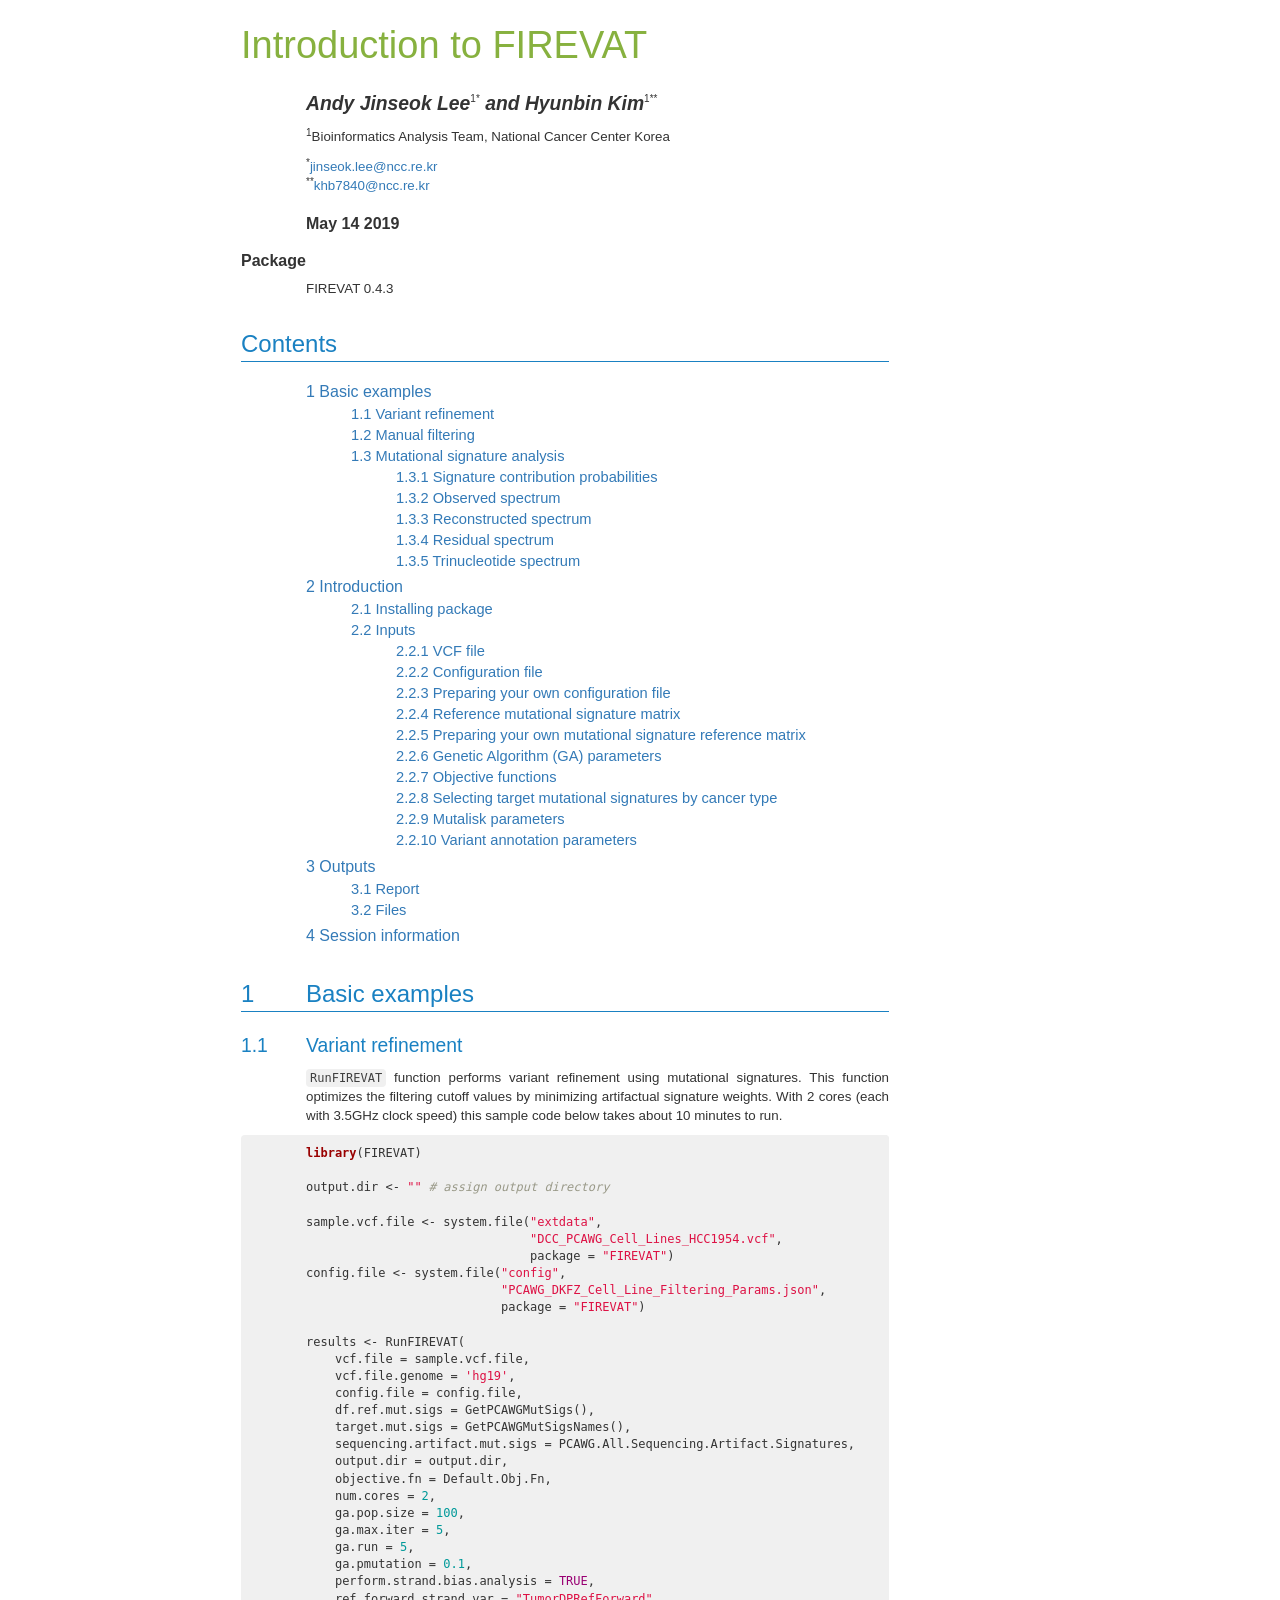
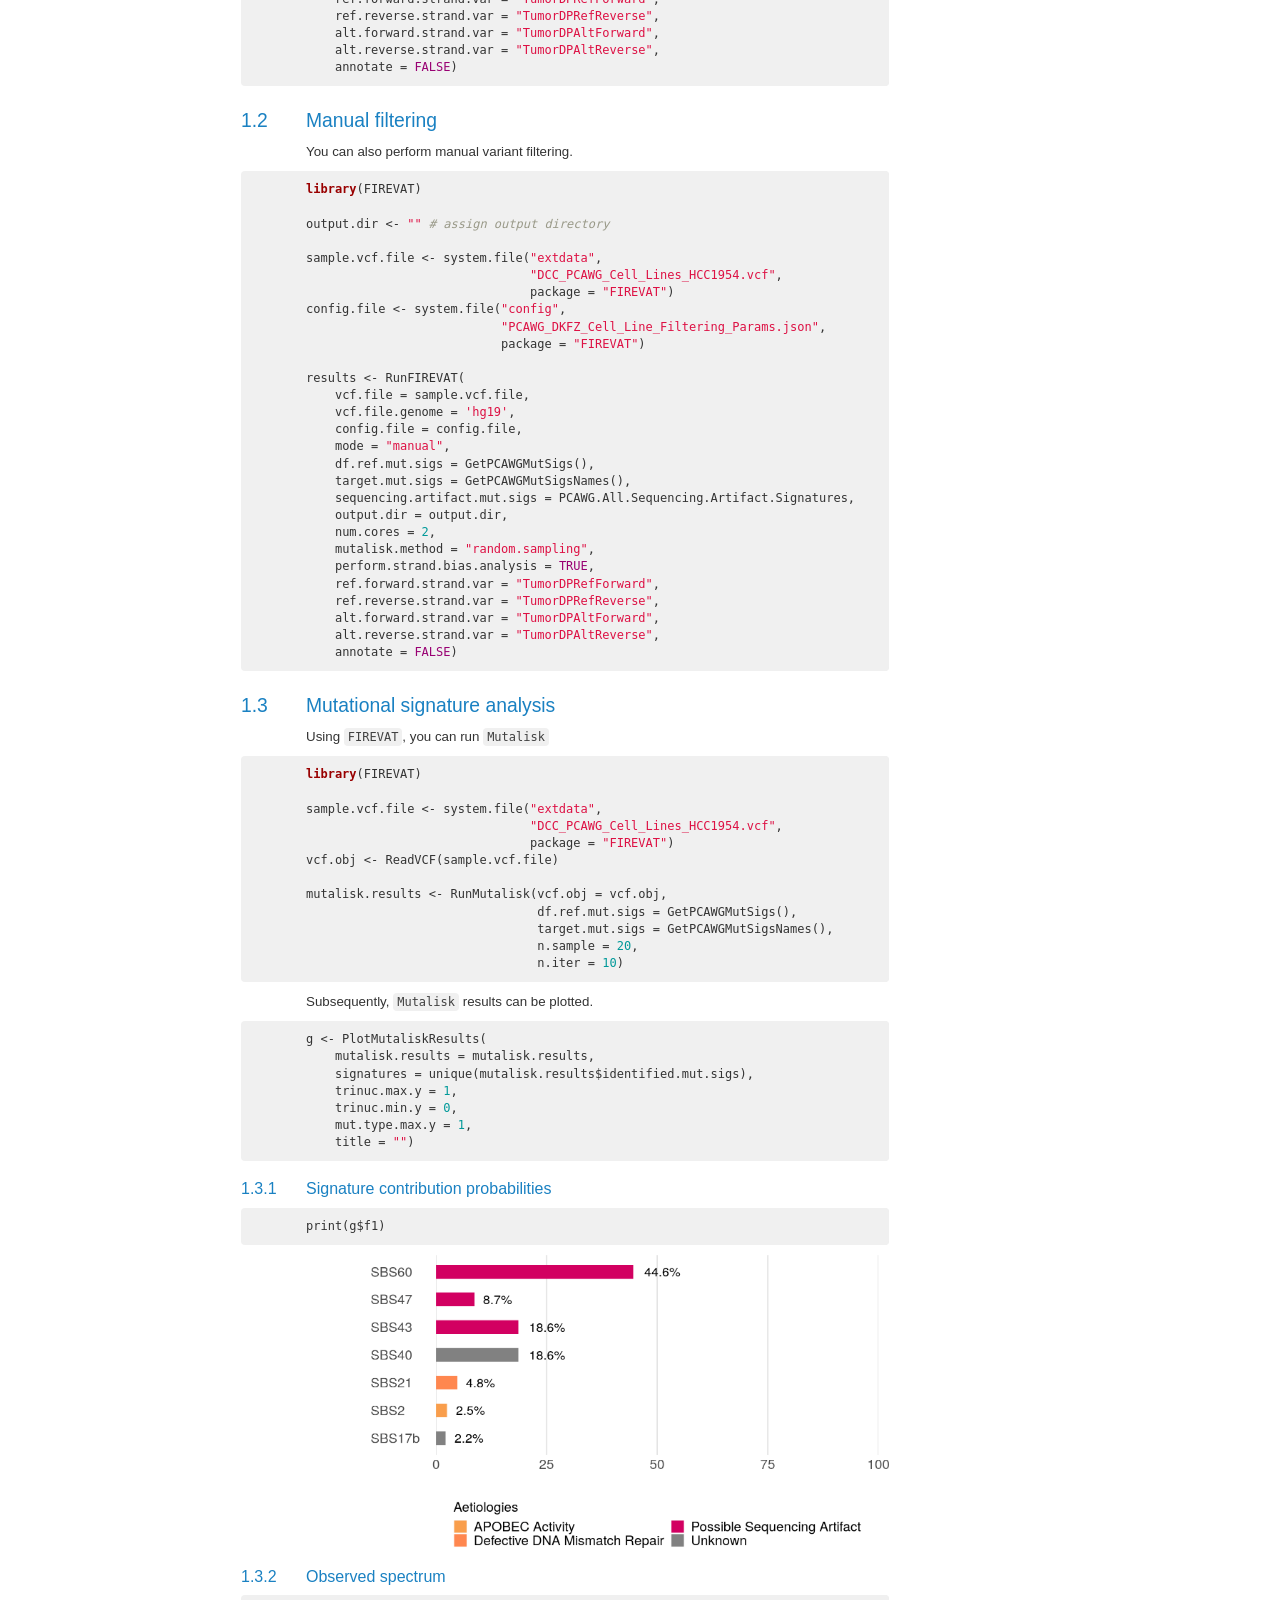
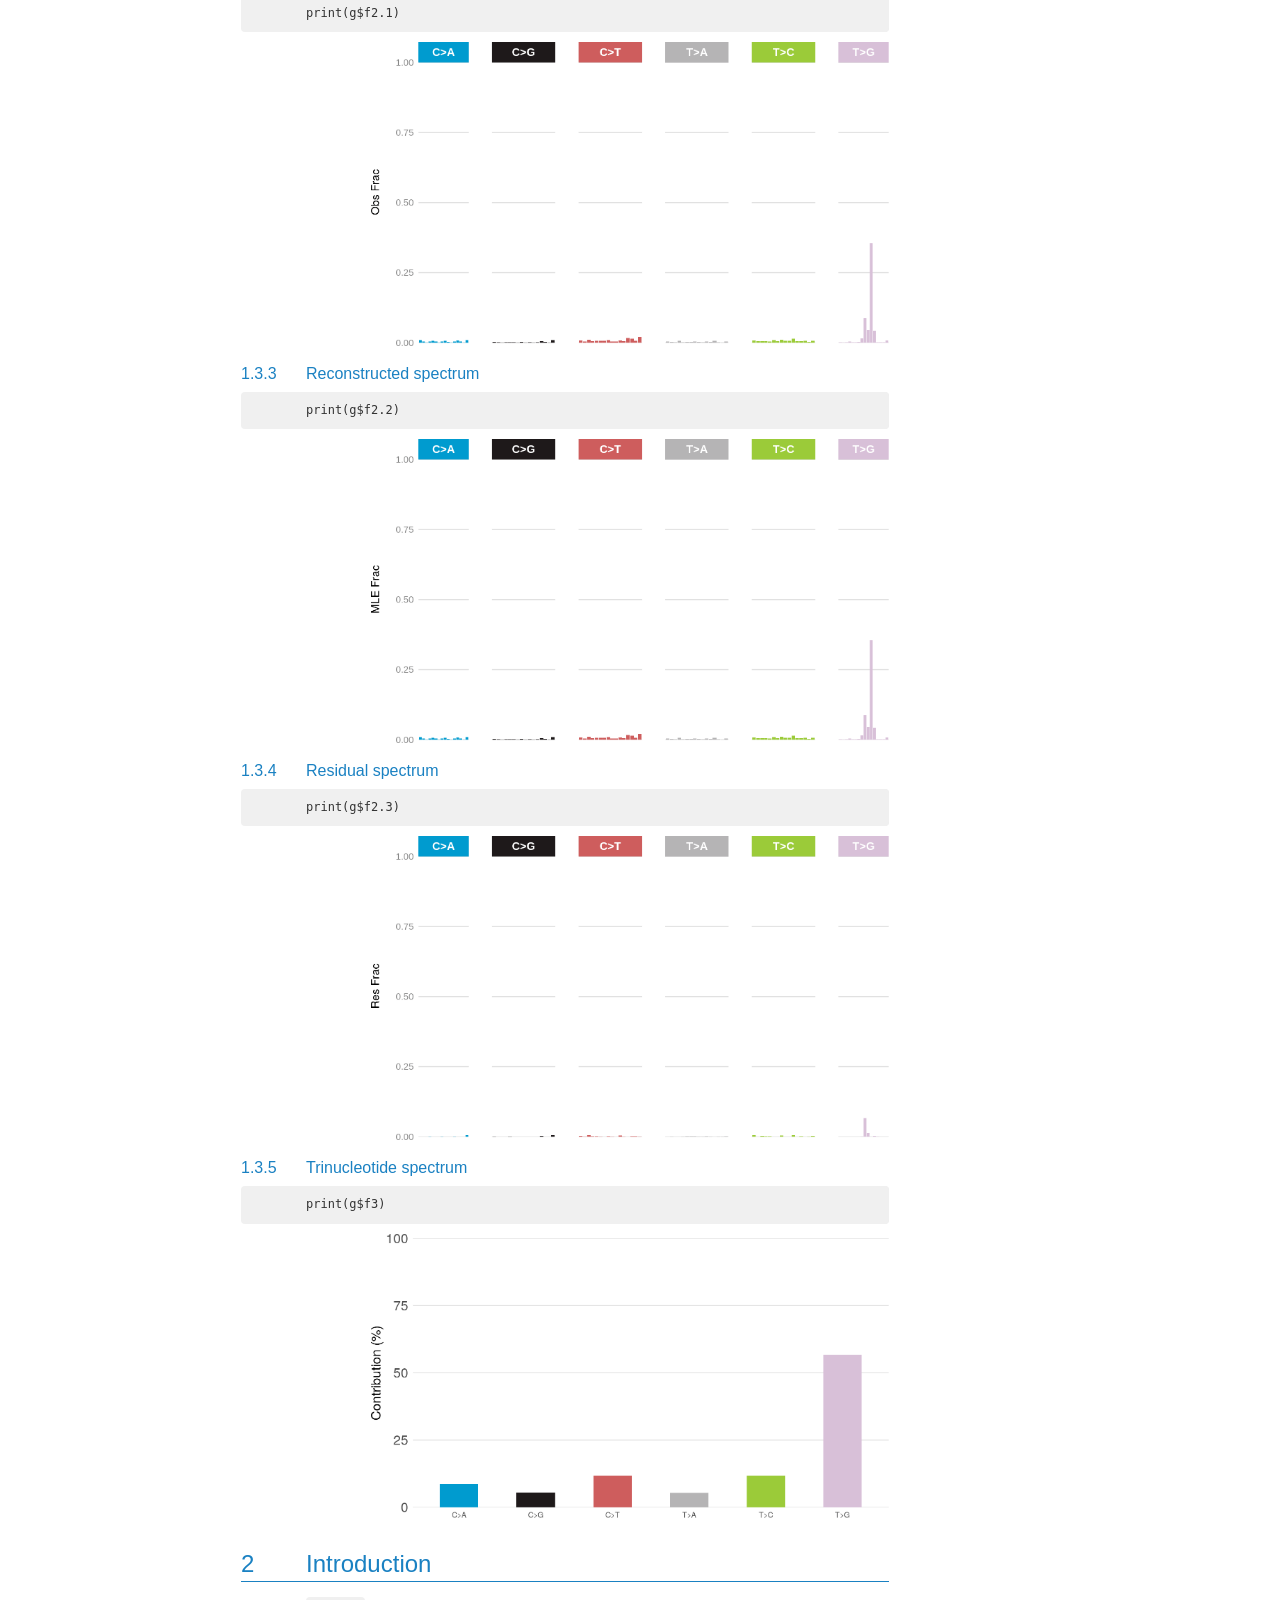
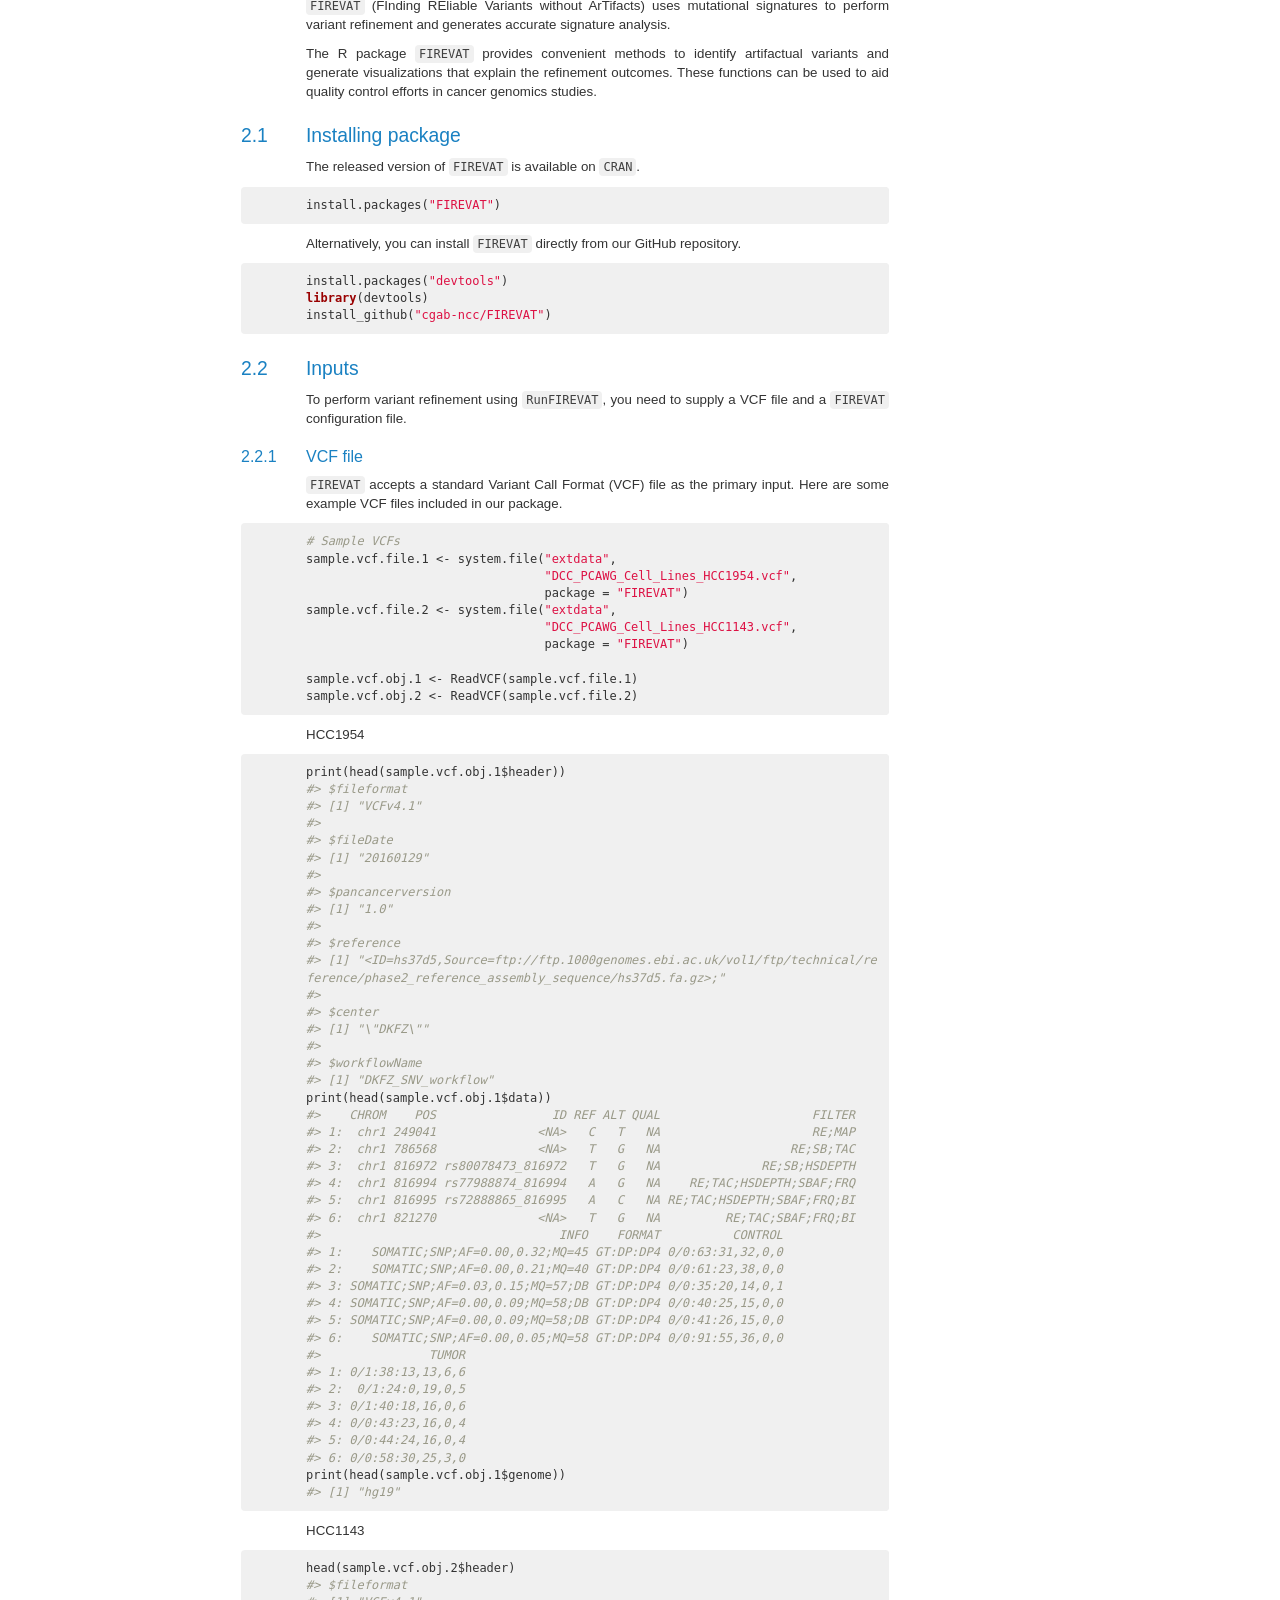
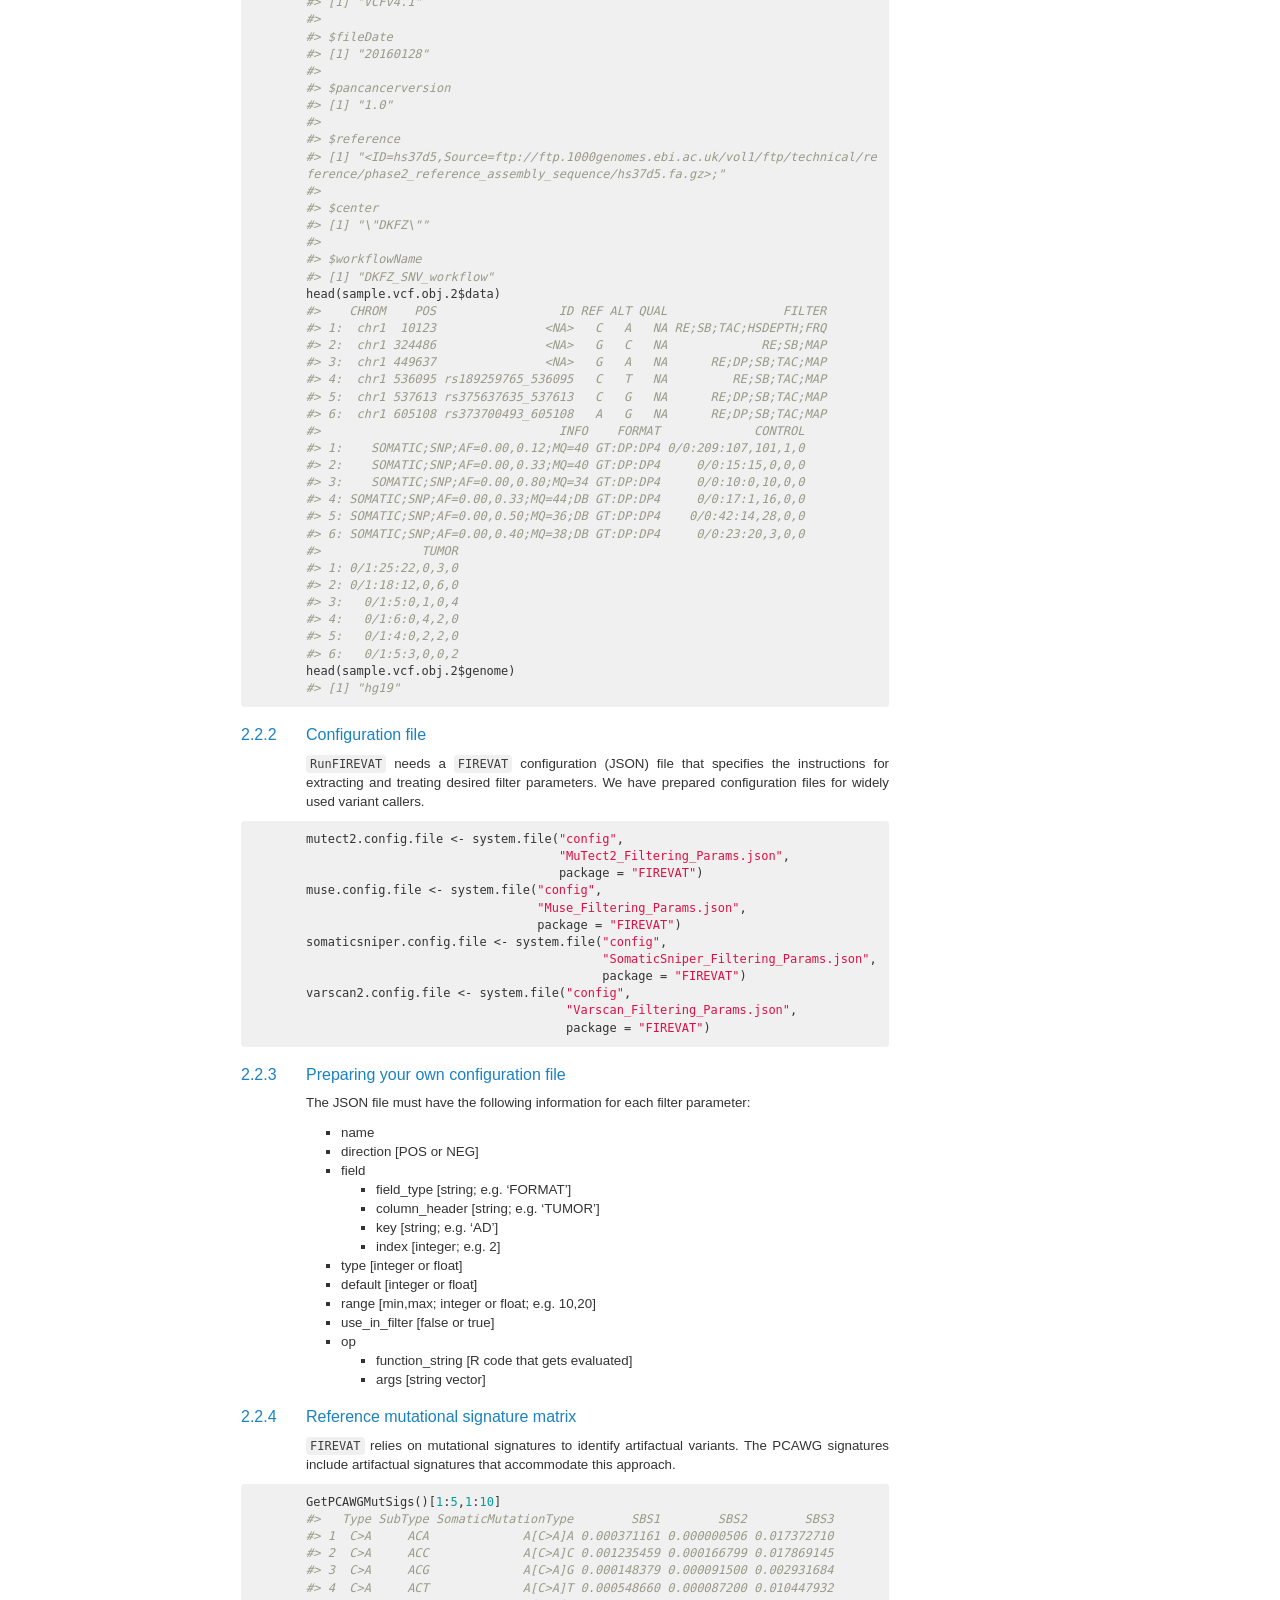
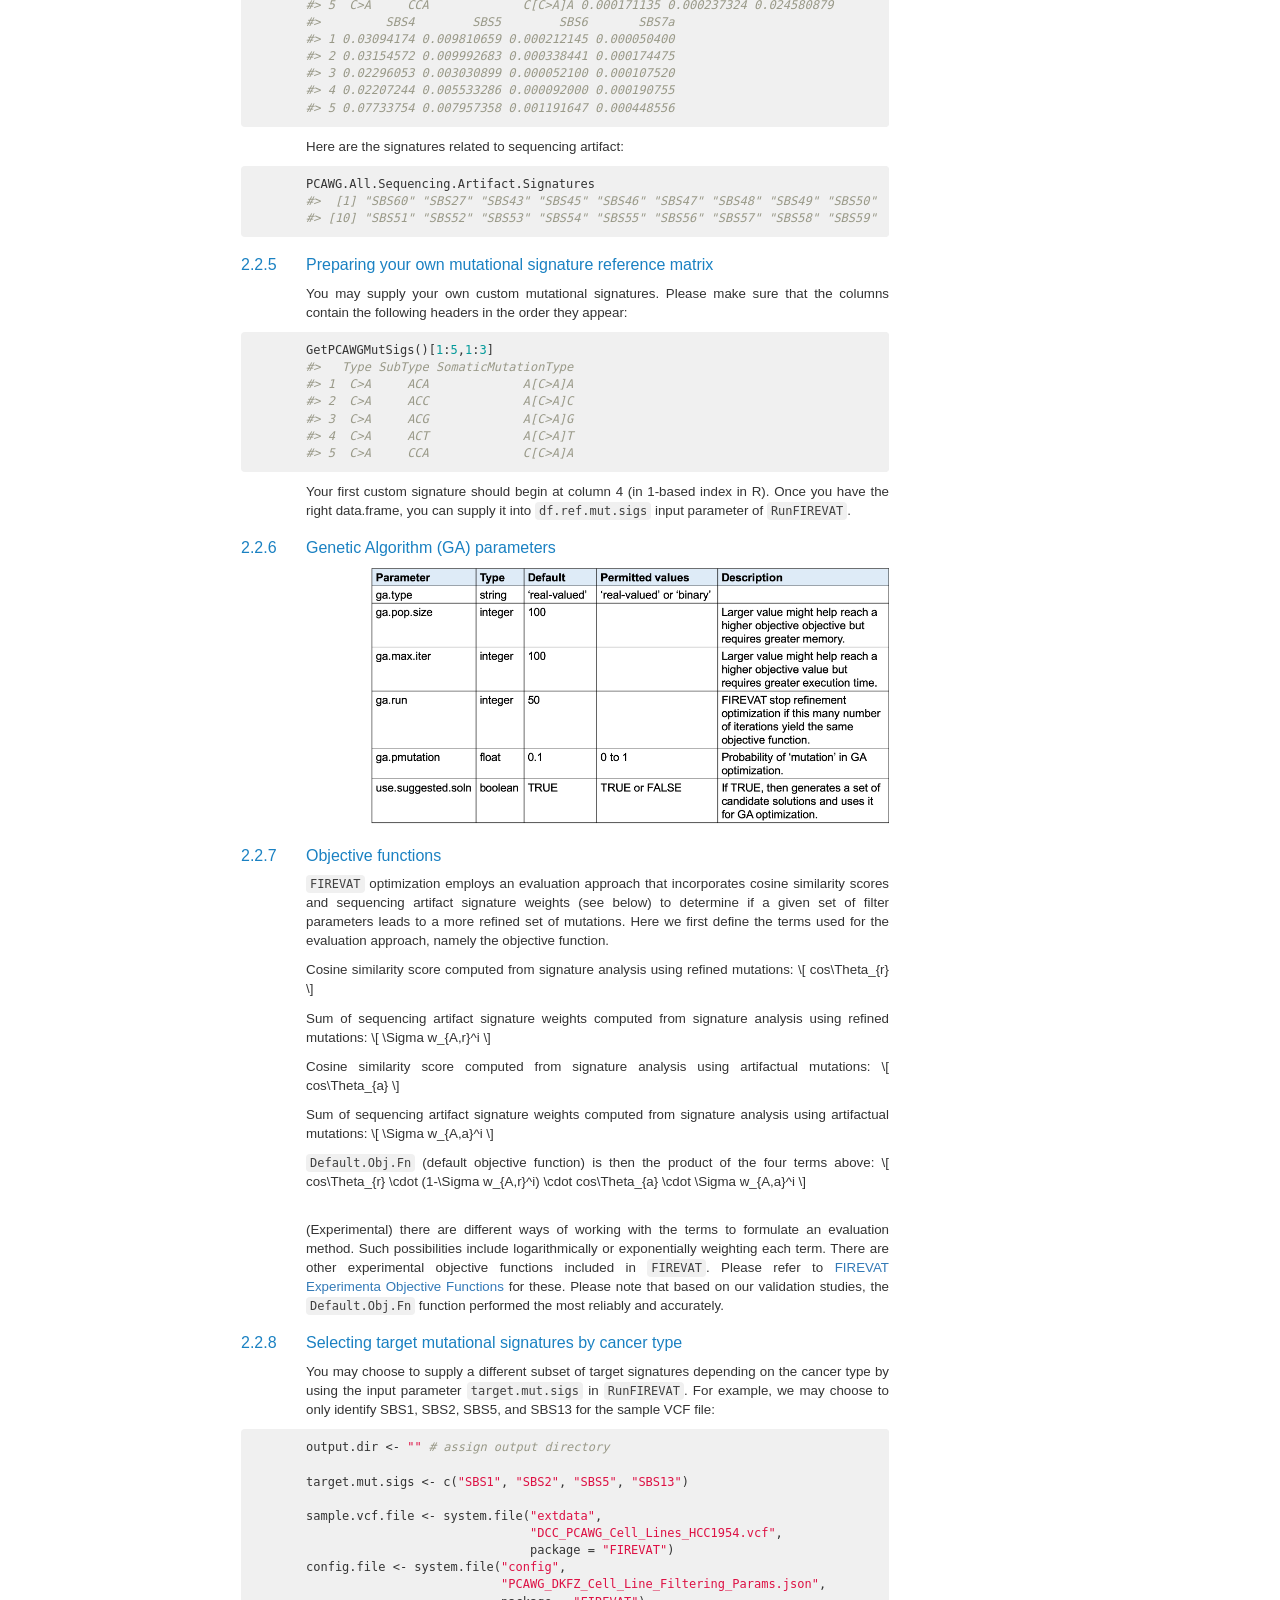
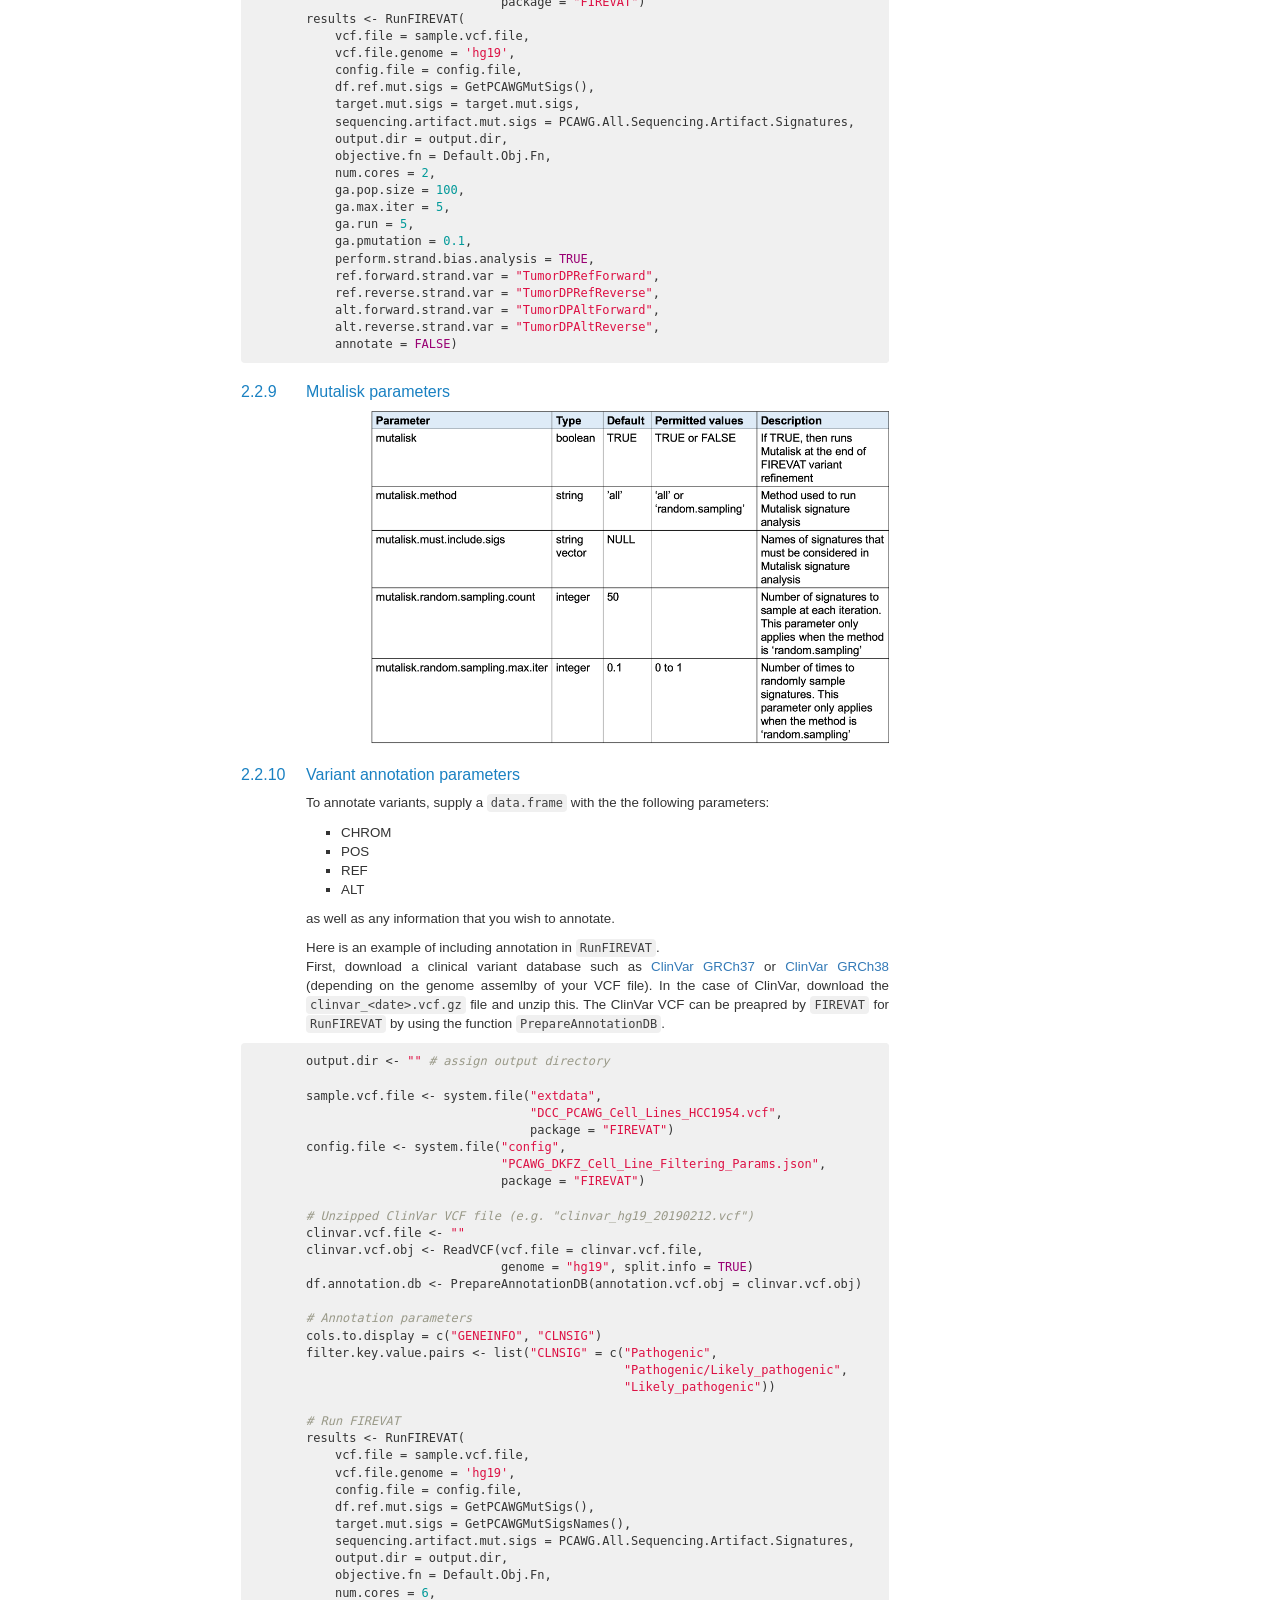
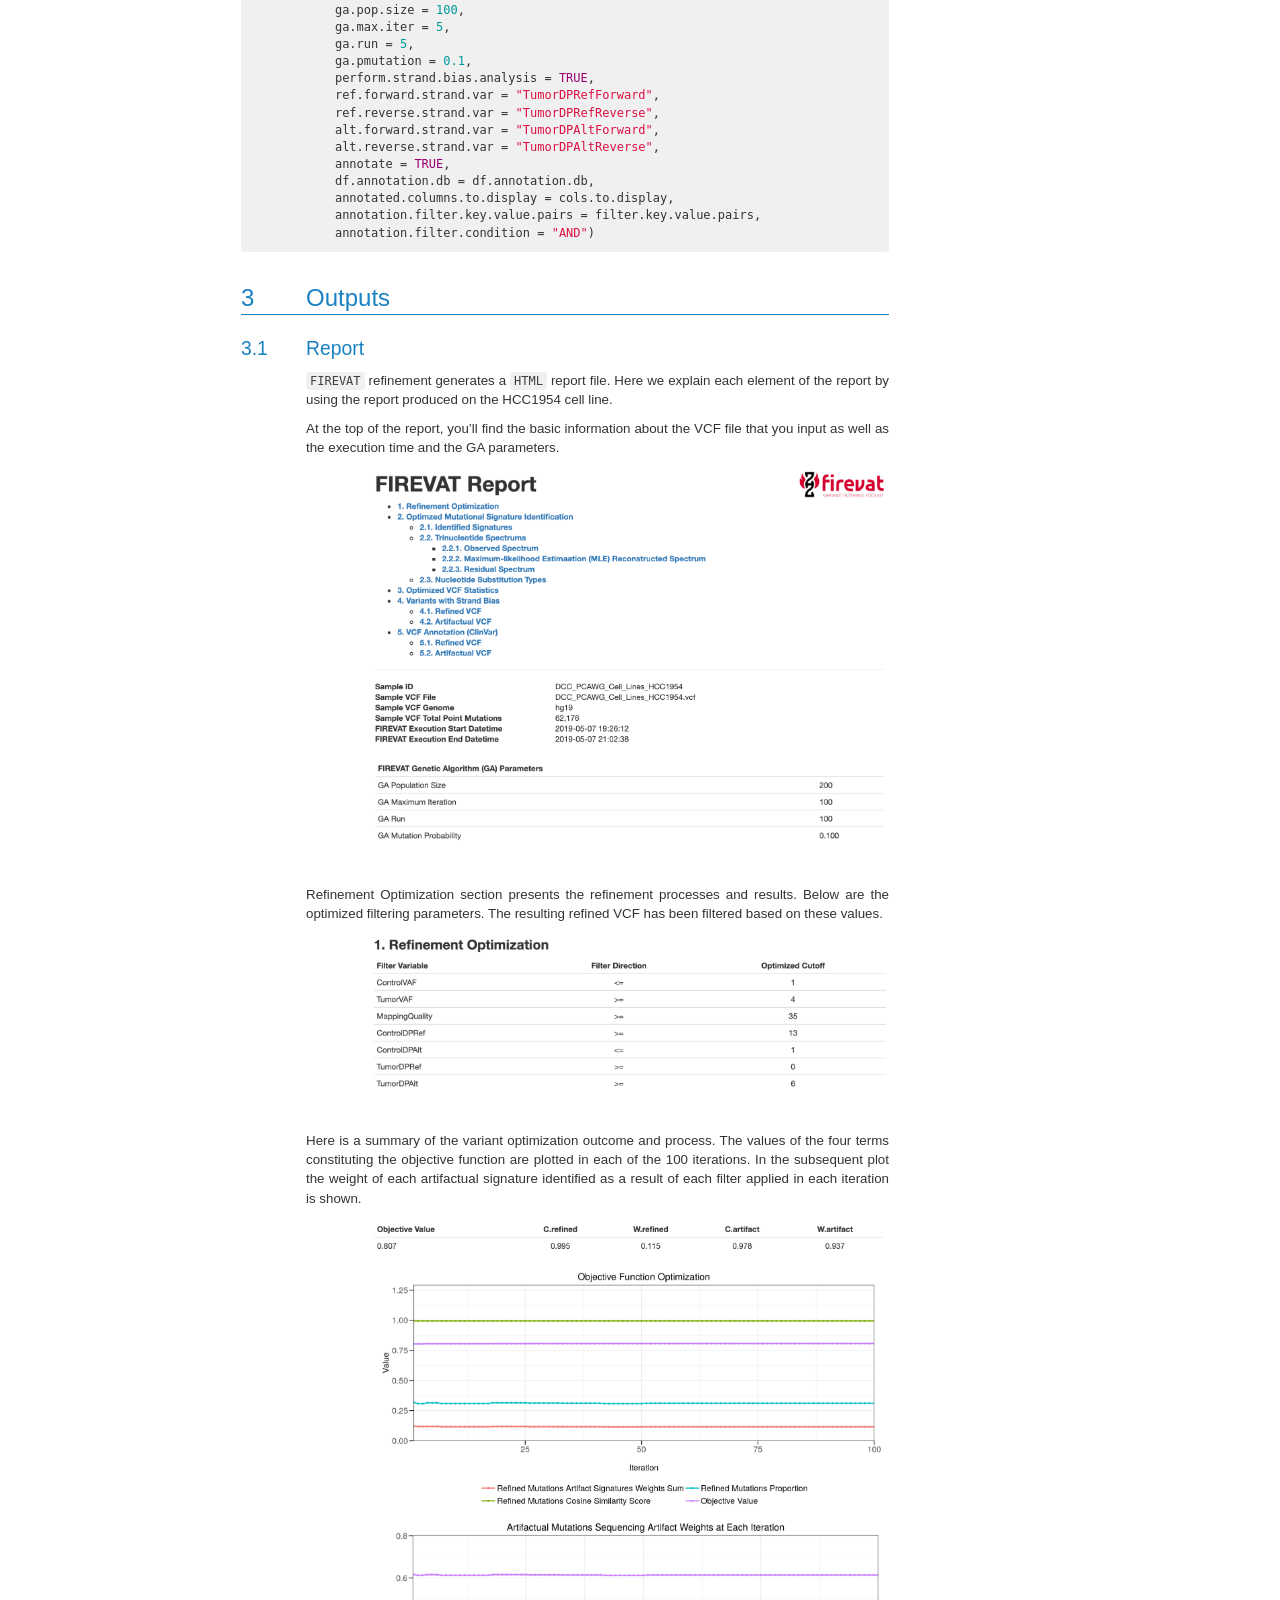
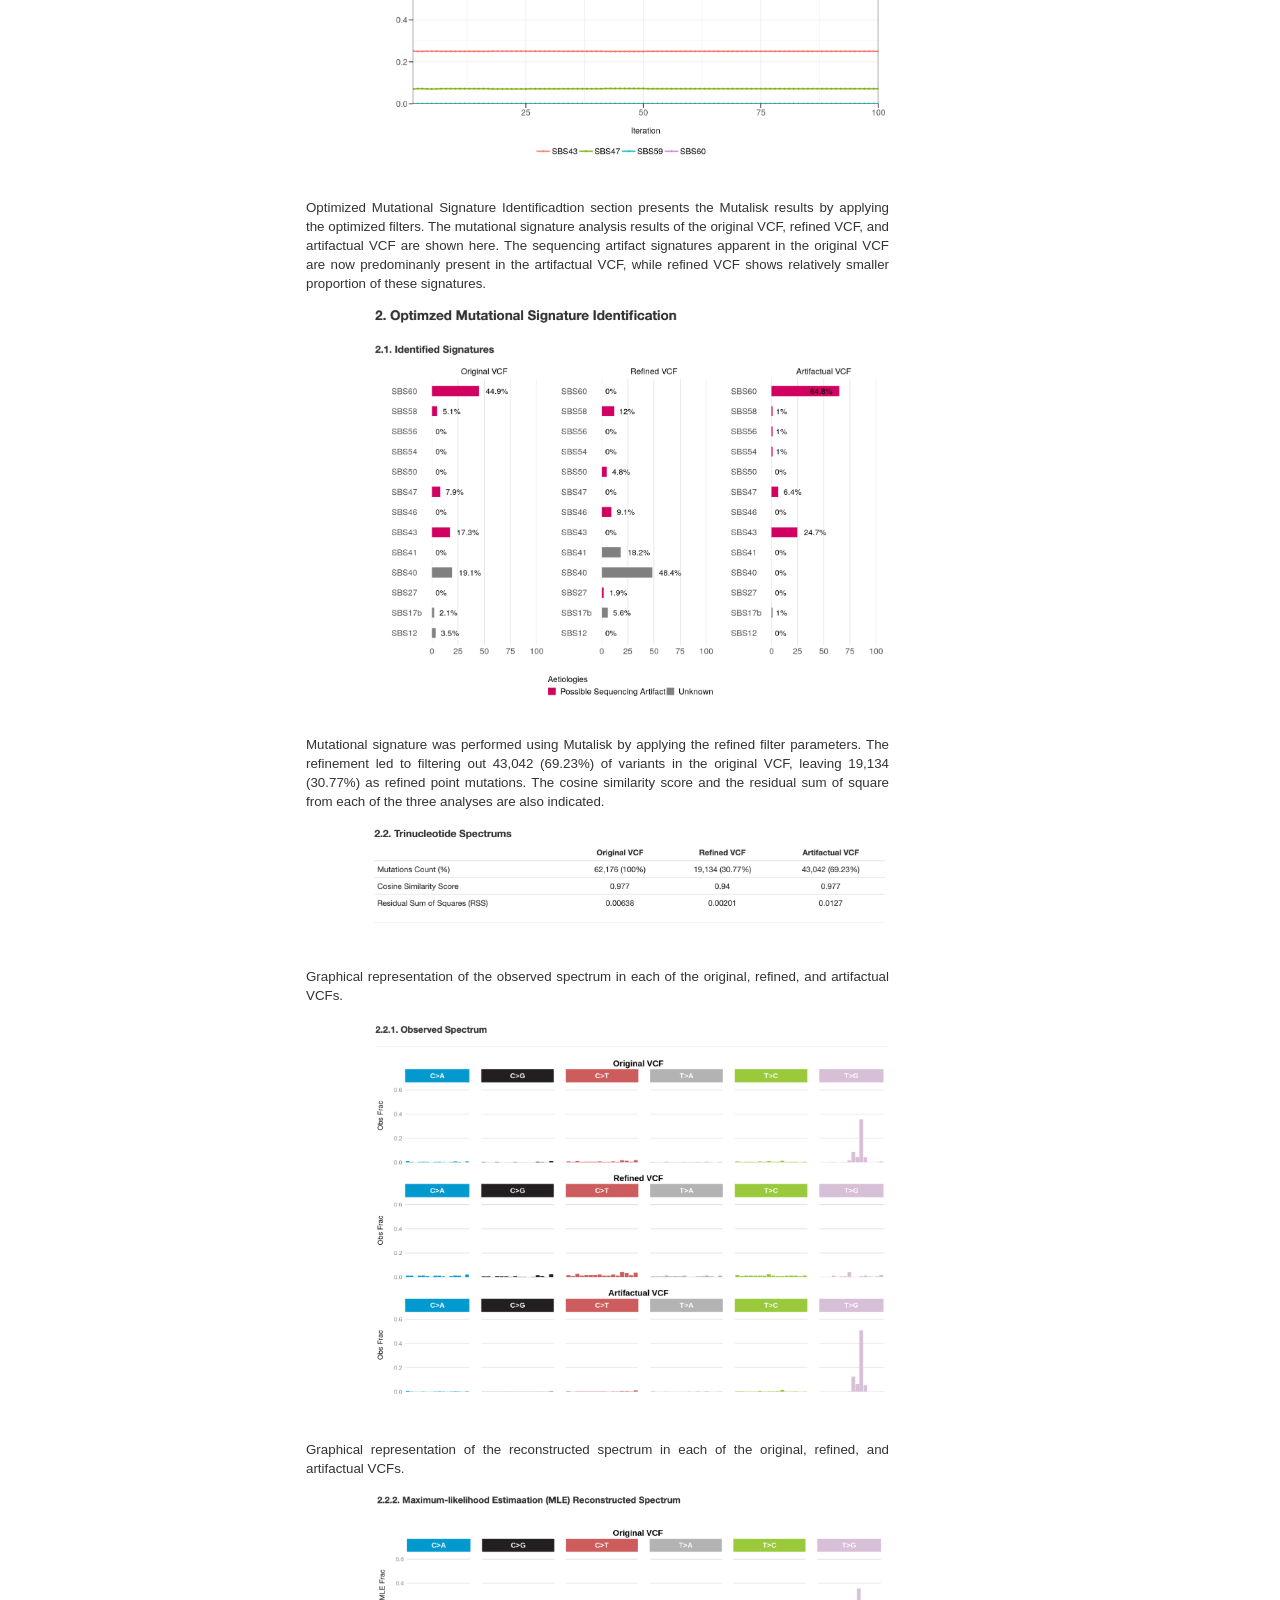
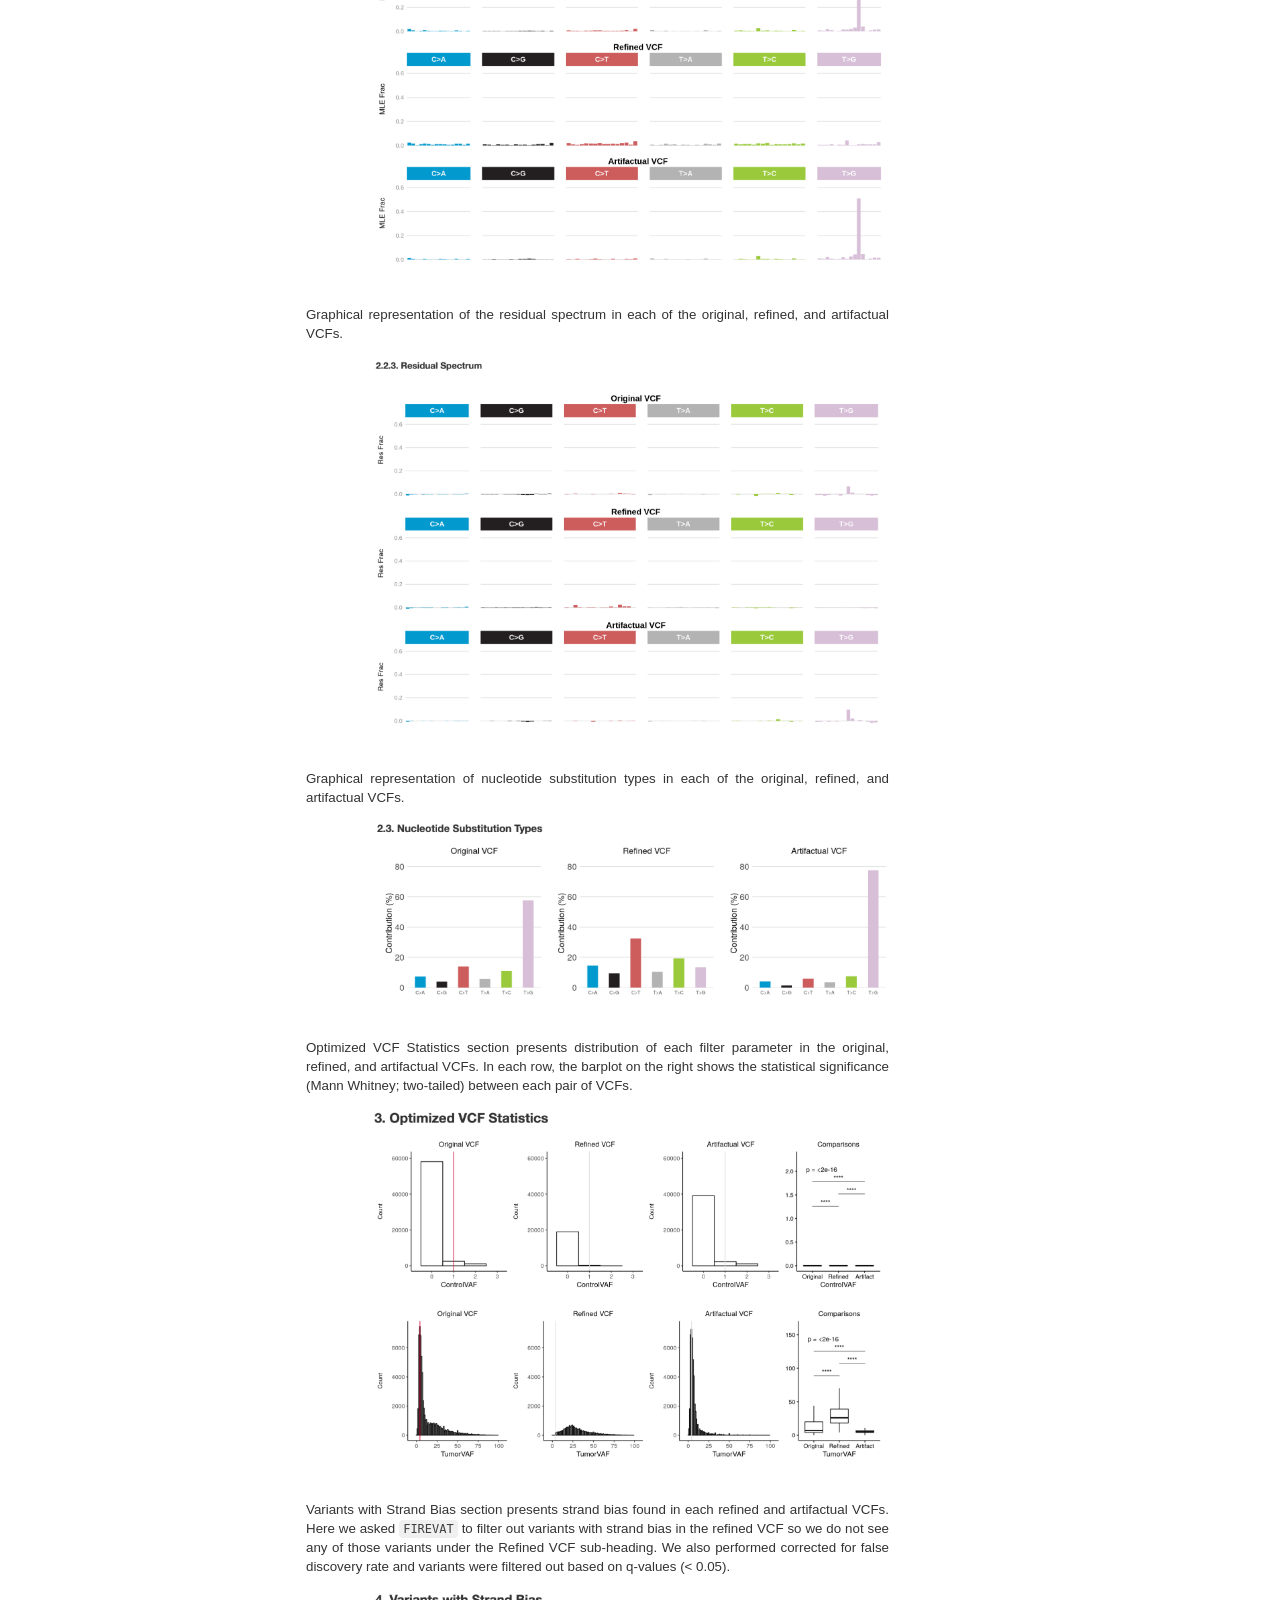
==== vignettes/Introduction_to_FIREVAT.html @ 59148677 "FIREVAT v0.5.1 vignette html added" ====
<!DOCTYPE html>

<html xmlns="http://www.w3.org/1999/xhtml">

<head>

<meta charset="utf-8" />
<meta http-equiv="Content-Type" content="text/html; charset=utf-8" />
<meta name="generator" content="pandoc" />




<title>Introduction to FIREVAT</title>

<script src="[data-uri]"></script>
<meta name="viewport" content="width=device-width, initial-scale=1" />
<link href="data:text/css;charset=utf-8,html%7Bfont%2Dfamily%3Asans%2Dserif%3B%2Dwebkit%2Dtext%2Dsize%2Dadjust%3A100%25%3B%2Dms%2Dtext%2Dsize%2Dadjust%3A100%25%7Dbody%7Bmargin%3A0%7Darticle%2Caside%2Cdetails%2Cfigcaption%2Cfigure%2Cfooter%2Cheader%2Chgroup%2Cmain%2Cmenu%2Cnav%2Csection%2Csummary%7Bdisplay%3Ablock%7Daudio%2Ccanvas%2Cprogress%2Cvideo%7Bdisplay%3Ainline%2Dblock%3Bvertical%2Dalign%3Abaseline%7Daudio%3Anot%28%5Bcontrols%5D%29%7Bdisplay%3Anone%3Bheight%3A0%7D%5Bhidden%5D%2Ctemplate%7Bdisplay%3Anone%7Da%7Bbackground%2Dcolor%3Atransparent%7Da%3Aactive%2Ca%3Ahover%7Boutline%3A0%7Dabbr%5Btitle%5D%7Bborder%2Dbottom%3A1px%20dotted%7Db%2Cstrong%7Bfont%2Dweight%3A700%7Ddfn%7Bfont%2Dstyle%3Aitalic%7Dh1%7Bmargin%3A%2E67em%200%3Bfont%2Dsize%3A2em%7Dmark%7Bcolor%3A%23000%3Bbackground%3A%23ff0%7Dsmall%7Bfont%2Dsize%3A80%25%7Dsub%2Csup%7Bposition%3Arelative%3Bfont%2Dsize%3A75%25%3Bline%2Dheight%3A0%3Bvertical%2Dalign%3Abaseline%7Dsup%7Btop%3A%2D%2E5em%7Dsub%7Bbottom%3A%2D%2E25em%7Dimg%7Bborder%3A0%7Dsvg%3Anot%28%3Aroot%29%7Boverflow%3Ahidden%7Dfigure%7Bmargin%3A1em%2040px%7Dhr%7Bheight%3A0%3B%2Dwebkit%2Dbox%2Dsizing%3Acontent%2Dbox%3B%2Dmoz%2Dbox%2Dsizing%3Acontent%2Dbox%3Bbox%2Dsizing%3Acontent%2Dbox%7Dpre%7Boverflow%3Aauto%7Dcode%2Ckbd%2Cpre%2Csamp%7Bfont%2Dfamily%3Amonospace%2Cmonospace%3Bfont%2Dsize%3A1em%7Dbutton%2Cinput%2Coptgroup%2Cselect%2Ctextarea%7Bmargin%3A0%3Bfont%3Ainherit%3Bcolor%3Ainherit%7Dbutton%7Boverflow%3Avisible%7Dbutton%2Cselect%7Btext%2Dtransform%3Anone%7Dbutton%2Chtml%20input%5Btype%3Dbutton%5D%2Cinput%5Btype%3Dreset%5D%2Cinput%5Btype%3Dsubmit%5D%7B%2Dwebkit%2Dappearance%3Abutton%3Bcursor%3Apointer%7Dbutton%5Bdisabled%5D%2Chtml%20input%5Bdisabled%5D%7Bcursor%3Adefault%7Dbutton%3A%3A%2Dmoz%2Dfocus%2Dinner%2Cinput%3A%3A%2Dmoz%2Dfocus%2Dinner%7Bpadding%3A0%3Bborder%3A0%7Dinput%7Bline%2Dheight%3Anormal%7Dinput%5Btype%3Dcheckbox%5D%2Cinput%5Btype%3Dradio%5D%7B%2Dwebkit%2Dbox%2Dsizing%3Aborder%2Dbox%3B%2Dmoz%2Dbox%2Dsizing%3Aborder%2Dbox%3Bbox%2Dsizing%3Aborder%2Dbox%3Bpadding%3A0%7Dinput%5Btype%3Dnumber%5D%3A%3A%2Dwebkit%2Dinner%2Dspin%2Dbutton%2Cinput%5Btype%3Dnumber%5D%3A%3A%2Dwebkit%2Douter%2Dspin%2Dbutton%7Bheight%3Aauto%7Dinput%5Btype%3Dsearch%5D%7B%2Dwebkit%2Dbox%2Dsizing%3Acontent%2Dbox%3B%2Dmoz%2Dbox%2Dsizing%3Acontent%2Dbox%3Bbox%2Dsizing%3Acontent%2Dbox%3B%2Dwebkit%2Dappearance%3Atextfield%7Dinput%5Btype%3Dsearch%5D%3A%3A%2Dwebkit%2Dsearch%2Dcancel%2Dbutton%2Cinput%5Btype%3Dsearch%5D%3A%3A%2Dwebkit%2Dsearch%2Ddecoration%7B%2Dwebkit%2Dappearance%3Anone%7Dfieldset%7Bpadding%3A%2E35em%20%2E625em%20%2E75em%3Bmargin%3A0%202px%3Bborder%3A1px%20solid%20silver%7Dlegend%7Bpadding%3A0%3Bborder%3A0%7Dtextarea%7Boverflow%3Aauto%7Doptgroup%7Bfont%2Dweight%3A700%7Dtable%7Bborder%2Dspacing%3A0%3Bborder%2Dcollapse%3Acollapse%7Dtd%2Cth%7Bpadding%3A0%7D%40media%20print%7B%2A%2C%3Aafter%2C%3Abefore%7Bcolor%3A%23000%21important%3Btext%2Dshadow%3Anone%21important%3Bbackground%3A0%200%21important%3B%2Dwebkit%2Dbox%2Dshadow%3Anone%21important%3Bbox%2Dshadow%3Anone%21important%7Da%2Ca%3Avisited%7Btext%2Ddecoration%3Aunderline%7Da%5Bhref%5D%3Aafter%7Bcontent%3A%22%20%28%22%20attr%28href%29%20%22%29%22%7Dabbr%5Btitle%5D%3Aafter%7Bcontent%3A%22%20%28%22%20attr%28title%29%20%22%29%22%7Da%5Bhref%5E%3D%22javascript%3A%22%5D%3Aafter%2Ca%5Bhref%5E%3D%22%23%22%5D%3Aafter%7Bcontent%3A%22%22%7Dblockquote%2Cpre%7Bborder%3A1px%20solid%20%23999%3Bpage%2Dbreak%2Dinside%3Aavoid%7Dthead%7Bdisplay%3Atable%2Dheader%2Dgroup%7Dimg%2Ctr%7Bpage%2Dbreak%2Dinside%3Aavoid%7Dimg%7Bmax%2Dwidth%3A100%25%21important%7Dh2%2Ch3%2Cp%7Borphans%3A3%3Bwidows%3A3%7Dh2%2Ch3%7Bpage%2Dbreak%2Dafter%3Aavoid%7D%2Enavbar%7Bdisplay%3Anone%7D%2Ebtn%3E%2Ecaret%2C%2Edropup%3E%2Ebtn%3E%2Ecaret%7Bborder%2Dtop%2Dcolor%3A%23000%21important%7D%2Elabel%7Bborder%3A1px%20solid%20%23000%7D%2Etable%7Bborder%2Dcollapse%3Acollapse%21important%7D%2Etable%20td%2C%2Etable%20th%7Bbackground%2Dcolor%3A%23fff%21important%7D%2Etable%2Dbordered%20td%2C%2Etable%2Dbordered%20th%7Bborder%3A1px%20solid%20%23ddd%21important%7D%7D%40font%2Dface%7Bfont%2Dfamily%3A%27Glyphicons%20Halflings%27%3Bsrc%3Aurl%28data%3Aapplication%2Fvnd%2Ems%2Dfontobject%3Bbase64%2Cn04AAEFNAAACAAIABAAAAAAABQAAAAAAAAABAJABAAAEAExQAAAAAAAAAAIAAAAAAAAAAAEAAAAAAAAAJxJ%[base64]%2FSEdmjKHUbyow8ATBE40IvWA3vTu8LiABDQ%2BpexwUMcm1SMnNryctQSiI1K5ZnbOlXKmnVV5YvRe6RnNMFNCOs1KNVpn6yZhCJkRtVRNzEufeIq7HgSrcx4S8h%2Fv4vnrrKc6oCNxmSk2uKlZQHBii6iKFoH0746ThvkO1kJHlxjrkxs%2BLWORaDQBEtiYJIR5IB9Bi1UyL4Rmr0BNigNkMzlKQmnofBHviqVzUxwdMb3NdCn69hy%2BpRYVKGVS%2F1tnsqv4LL7wCCPZZAZPT4aCShHjHJVNuXbmMrY5LeQaGnvAkXlVrJgKRAUdFjrWEah9XebPeQMj7KS7DIBAFt8ycgC5PLGUOHSE3ErGZCiViNLL5ZARfywnCoZaKQCu6NuFX42AEeKtKUGnr%2FCm2Cy8tpFhBPMW5Fxi4Qm4TkDWh4IWFDClhU2hRWosUWqcKLlgyXB%2BlSHaWaHiWlBAR8SeSgSPCQxdVQgzUixWKSTrIQEbU94viDctkvX%2BVSjJuUmV8L4CXShI11esnp0pjWNZIyxKHS4wVQ2ime1P4RnhvGw0aDN1OLAXGERsB7buFpFGGBAre4QEQR0HOIO5oYH305G%2BKspT%2FFupEGGafCCwxSe6ZUa%2B073rXHnNdVXE6eWvibUS27XtRzkH838mYLMBmYysZTM0EM3A1fbpCBYFccN1B%2FEnCYu%2FTgCGmr7bMh8GfYL%2BBfcLvB0gRagC09w9elfldaIy%2FhNCBLRgBgtCC7jAF63wLSMAfbfAlEggYU0bUA7ACCJmTDpEmJtI78w4%2FBO7dN7JR7J7ZvbYaUbaILSQsRBiF3HGk5fEg6p9unwLvn98r%2BvnsV%2B372uf1xBLq4qU%2F45fTuqaAP%2BpssmCCCTF0mhEow8ZXZOS8D7Q85JsxZ%2BAzok7B7O%2Ff6J8AzYBySZQB%2FQHYUSA%2BEeQhEWiS6AIQzgcsDiER4MjgMBAWDV4AgQ3g1eBgIdweCQmCjJEMkJ%2BPKRWyFHHmg1Wi%2F6xzUgA0LREoKJChwnQa9B%2B5RQZRB3IlBlkAnxyQNaANwHMowzlYSMCBgnbpzvqpl0iTJNCQidDI9ZrSYNIRBhHtUa5YHMHxyGEik9hDE0AKj72AbTCaxtHPUaKZdAZSnQTyjGqGLsmBStCejApUhg4uBMU6mATujEl%2BKdDPbI6Ag4vLr%2BhjY6lbjBeoLKnZl0UZgRX8gTySOeynZVz1wOq7e1hFGYIq%2BMhrGxDLak0PrwYzSXtcuyhXEhwOYofiW%2BEcI%2Fjw8P6IY6ed%2BetAbuqKp5QIapT77LnAe505lMuqL79a0ut4rWexzFttsOsLDy7zvtQzcq3U1qabe7tB0wHWVXji%2BzDbo8x8HyIRUbXnwUcklFv51fvTymiV%2BMXLSmGH9d9%2BaXpD5X6lao41anWGig7IwIdnoBY2ht%2FpO9mClLo4NdXHAsefqWUKlXJkbqPOFhMoR4aiA1BXqhRNbB2Xwi%2B7u%2FjpAoOpKJ0UX24EsrzMfHXViakCNcKjBxuQX8BO0ZqjJ3xXzf%2B61t2VXOSgJ8xu65QKgtN6FibPmPYsXbJRHHqbgATcSZxBqGiDiU4NNNsYBsKD0MIP%2FOfKnlk%2FLkaid%[base64]%2FgFtuW0wR4cgd%2BZKesSV7QkNE2kw6AV4hoIuC02LGmTomyf8PiO6CZzOTLTPQ%2BHW06H%2Btx%2BbQ8LmDYg1pTFrp2oJXgkZTyeRJZM0C8aE2LpFrNVDuhARsN543%2FFV6klQ6Tv1OoZGXLv0igKrl%2FCmJxRmX7JJbJ998VSIPQRyDBICzl4JJlYHbdql30NvYcOuZ7a10uWRrgoieOdgIm4rlq6vNOQBuqESLbXG5lzdJGHw2m0sDYmODXbYGTfSTGRKpssTO95fothJCjUGQgEL4yKoGAF%2F0SrpUDNn8CBgBcSDQByAeNkCXp4S4Ro2Xh4OeaGRgR66PVOsU8bc6TR5%[base64]%2F1SgRCJ1dk4UdBT7OoyuNgLs0oCd8RnrEIb6QdMxT2QjD4zMrJkfgx5aDMcA4orsTtKCqWb%2FVeyceqa5OGSmB28YwH4rFbkQaLoUN8OQQYnD3w2eXpI4ScQfbCUZiJ4yMOIKLyyTc7BQ4uXUw6Ee6%2FxM%2B4Y67ngNBknxIPwuppgIhFcwJyr6EIj%2BLzNj%2FmfR2vhhRlx0BILZoAYruF0caWQ7YxO66UmeguDREAFHYuC7HJviRgVO6ruJH59h%2FC%2FPkgSle8xNzZJULLWq9JMDTE2fjGE146a1Us6PZDGYle6ldWRqn%2FpdpgHKNGrGIdkRK%2BKPETT9nKT6kLyDI8xd9A1FgWmXWRAIHwZ37WyZHOVyCadJEmMVz0MadMjDrPho%2BEIochkVC2xgGiwwsQ6DMv2P7UXqT4x7CdcYGId2BJQQa85EQKmCmwcRejQ9Bm4oATENFPkxPXILHpMPUyWTI5rjNOsIlmEeMbcOCEqInpXACYQ9DDxmFo9vcmsDblcMtg4tqBerNngkIKaFJmrQAPnq1dEzsMXcwjcHdfdCibcAxxA%2Bq%2Fj9m3LM%2FO7WJka4tSidVCjsvo2lQ%2F2ewyoYyXwAYyr2PlRoR5MpgVmSUIrM3PQxXPbgjBOaDQFIyFMJvx3Pc5RSYj12ySVF9fwFPQu2e2KWVoL9q3Ayv3IzpGHUdvdPdrNUdicjsTQ2ISy7QU3DrEytIjvbzJnAkmANXjAFERA0MUoPF3%2F5KFmW14bBNOhwircYgMqoDpUMcDtCmBE82QM2YtdjVLB4kBuKho%2FbcwQdeboqfQartuU3CsCf%2BcXkgYAqp%2F0Ee3RorAZt0AvvOCSI4JICIlGlsV0bsSid%2FNIEALAAzb6HAgyWHBps6xAOwkJIGcB82CxRQq4sJf3FzA70A%2BTRqcqjEMETCoez3mkPcpnoALs0ugJY8kQwrC%[base64]%2FWDHA60cYFaI%2FPjpzquUqdaYGcIq%2BmLez3WLFFCtNBN2QJcrlcoELgiPku5R5dSlJFaCEqEZle1AQzAKC%2B1SotMcBNyQUFuRHRF6OlimSBgjZeTBCwLyc6A%2BP%2FoFRchXTz5ADknYJHxzrJ5pGuIKRQISU6WyKTBBjD8WozmVYWIsto1AS5rxzKlvJu4E%2FvwOiKxRtCWsDM%2BeTHUrmwrCK5BIfMzGkD%2B0Fk5LzBs0jMYXktNDblB06LMNJ09U8pzSLmo14MS0OMjcdrZ31pyQqxJJpRImlSvfYAK8inkYU52QY2FPEVsjoWewpwhRp5yAuNpkqhdb7ku9Seefl2D0B8SMTFD90xi4CSOwwZy9IKkpMtI3FmFUg3%2FkFutpQGNc3pCR7gvC4sgwbupDu3DyEN%2BW6YGLNM21jpB49irxy9BSlHrVDlnihGKHwPrbVFtc%2Bh1rVQKZduxIyojccZIIcOCmhEnC7UkY68WXKQgLi2JCDQkQWJRQuk60hZp0D3rtCTINSeY9Ej2kIKYfGxwOs4j9qMM7fYZiipzgcf7TamnehqdhsiMiCawXnz4xAbyCkLAx5EGbo3Ax1u3dUIKnTxIaxwQTHehPl3V491H0%2BbC5zgpGz7Io%2BmjdhKlPJ01EeMpM7UsRJMi1nGjmJg35i6bQBAAxjO%2FENJubU2mg3ONySEoWklCwdABETcs7ck3jgiuU9pcKKpbgn%2B3YlzV1FzIkB6pmEDOSSyDfPPlQskznctFji0kpgZjW5RZe6x9kYT4KJcXg0bNiCyif%2BpZACCyRMmYsfiKmN9tSO65F0R2OO6ytlEhY5Sj6uRKfFxw0ijJaAx%2Fk3QgnAFSq27%2F2i4GEBA%2BUvTJKK%2F9eISNvG46Em5RZfjTYLdeD8kdXHyrwId%2FDQZUaMCY4gGbke2C8vfjgV%2FY9kkRQOJIn%2FxM9INZSpiBnqX0Q9GlQPpPKAyO5y%2BW5NMPSRdBCUlmuxl40ZfMCnf2Cp044uI9WLFtCi4YVxKjuRCOBWIb4XbIsGdbo4qtMQnNOQz4XDSui7W%2FN6l54qOynCqD3DpWQ%2BmpD7C40D8BZEWGJX3tlAaZBMj1yjvDYKwCJBa201u6nBKE5UE%2B7QSEhCwrXfbRZylAaAkplhBWX50dumrElePyNMRYUrC99UmcSSNgImhFhDI4BXjMtiqkgizUGCrZ8iwFxU6fQ8GEHCFdLewwxYWxgScAYMdMLmcZR6b7rZl95eQVDGVoUKcRMM1ixXQtXNkBETZkVVPg8LoSrdetHzkuM7DjZRHP02tCxA1fmkXKF3VzfN1pc1cv%2F8lbTIkkYpqKM9VOhp65ktYk%2BQ46myFWBapDfyWUCnsnI00QTBQmuFjMZTcd0V2NQ768Fhpby04k2IzNR1wKabuGJqYWwSly6ocMFGTeeI%2BejsWDYgEvr66QgqdcIbFYDNgsm0x9UHY6SCd5%2B7tpsLpKdvhahIDyYmEJQCqMqtCF6UlrE5GXRmbu%[base64]%2FiOmsLtHSWNUWEGk9hScMPShasUA1AcHOtRZlqMeQ0OzYS9vQvYUjOLrzP07BUAFikcJNMi7gIxEw4pL1G54TcmmmoAQ5s7TGWErJZ2Io4yQ0ljRYhL8H5e62oDtLF8aDpnIvZ5R3GWJyAugdiiJW9hQAVTsnCBHhwu7rkBlBX6r3b7ejEY0k5GGeyKv66v%2B6dg7mcJTrWHbtMywbedYqCQ0FPwoytmSWsL8WTtChZCKKzEF7vP6De4x2BJkkniMgSdWhbeBSLtJZR9CTHetK1xb34AYIJ37OegYIoPVbXgJ%2FqDQK%2BbfCtxQRVKQu77WzOoM6SGL7MaZwCGJVk46aImai9fmam%2BWpHG%2B0BtQPWUgZ7RIAlPq6lkECUhZQ2gqWkMYKcYMYaIc4gYCDFHYa2d1nzp3%2BJ1eCBay8IYZ0wQRKGAqvCuZ%2FUgbQPyllosq%2BXtfKIZOzmeJqRazpmmoP%2F76YfkjzV2NlXTDSBYB04SVlNQsFTbGPk1t%2FI4Jktu0XSgifO2ozFOiwd%2F0SssJDn0dn4xqk4GDTTKX73%2FwQyBLdqgJ%2BWx6AQaba3BA9CKEzjtQYIfAsiYamapq80LAamYjinlKXUkxdpIDk0puXUEYzSalfRibAeDAKpNiqQ0FTwoxuGYzRnisyTotdVTclis1LHRQCy%2FqqL8oUaQzWRxilq5Mi0IJGtMY02cGLD69vGjkj3p6pGePKI8bkBv5evq8SjjyU04vJR2cQXQwSJyoinDsUJHCQ50jrFTT7yRdbdYQMB3MYCb6uBzJ9ewhXYPAIZSXfeEQBZZ3GPN3Nbhh%2FwkvAJLXnQMdi5NYYZ5GHE400GS5rXkOZSQsdZgIbzRnF9ueLnsfQ47wHAsirITnTlkCcuWWIUhJSbpM3wWhXNHvt2xUsKKMpdBSbJnBMcihkoDqAd1Zml%2FR4yrzow1Q2A5G%2Bkzo%2FRhRxQS2lCSDRV8LlYLBOOoo1bF4jwJAwKMK1tWLHlu9i0j4Ig8qVm6wE1DxXwAwQwsaBWUg2pOOol2dHxyt6npwJEdLDDVYyRc2D0HbcbLUJQj8gPevQBUBOUHXPrsAPBERICpnYESeu2OHotpXQxRGlCCtLdIsu23MhZVEoJg8Qumj%2FUMMc34IBqTKLDTp76WzL%2FdMjCxK7MjhiGjeYAC%2Fkj%2FjY%2FRde7hpSM1xChrog6yZ7OWTuD56xBJnGFE%2BpT2ElSyCnJcwVzCjkqeNLfMEJqKW0G7OFIp0G%2B9mh50I9o8k1tpCY0xYqFNIALgIfc2me4n1bmJnRZ89oepgLPT0NTMLNZsvSCZAc3TXaNB07vail36%2FdBySis4m9%2FDR8izaLJW6bWCkVgm5T%2Bius3ZXq4xI%2BGnbveLbdRwF2mNtsrE0JjYc1AXknCOrLSu7Te%2Fr4dPYMCl5qtiHNTn%2BTPbh1jCBHH%2BdMJNhwNgs3nT%2BOhQoQ0vYif56BMG6WowAcHR3DjQolxLzyVekHj00PBAaW7IIAF1EF%2BuRIWyXjQMAs2chdpaKPNaB%2BkSezYt0%2BCA04sOg5vx8Fr7Ofa9sUv87h7SLAUFSzbetCCZ9pmyLt6l6%2FTzoA1%2FZBG9bIUVHLAbi%2FkdBFgYGyGwRQGBpkqCEg2ah9UD6EedEcEL3j4y0BQQCiExEnocA3SZboh%2Bepgd3YsOkHskZwPuQ5OoyA0fTA5AXrHcUOQF%2BzkJHIA7PwCDk1gGVmGUZSSoPhNf%2BTklauz98QofOlCIQ%2FtCD4dosHYPqtPCXB3agggQQIqQJsSkB%2Bqn0rkQ1toJjON%2FOtCIB9RYv3PqRA4C4U68ZMlZn6BdgEvi2ziU%2BTQ6NIw3ej%2BAtDwMGEZk7e2IjxUWKdAxyaw9OCwSmeADTPPleyk6UhGDNXQb%2B%2BW6Uk4q6F7%2Frg6WVTo82IoCxSIsFDrav4EPHphD3u4hR53WKVvYZUwNCCeM4PMBWzK%2BEfIthZOkuAwPo5C5jgoZgn6dUdvx5rIDmd58cXXdKNfw3l%2BwM2UjgrDJeQHhbD7HW2QDoZMCujgIUkk5Fg8VCsdyjOtnGRx8wgKRPZN5dR0zPUyfGZFVihbFRniXZFOZGKPnEQzU3AnD1KfR6weHW2XS6KbPJxUkOTZsAB9vTVp3Le1F8q5l%2BDMcLiIq78jxAImD2pGFw0VHfRatScGlK6SMu8leTmhUSMy8Uhdd6xBiH3Gdman4tjQGLboJfqz6fL2WKHTmrfsKZRYX6BTDjDldKMosaSTLdQS7oDisJNqAUhw1PfTlnacCO8vl8706Km1FROgLDmudzxg%2BEWTiArtHgLsRrAXYWdB0NmToNCJdKm0KWycZQqb%2BMw76Qy29iQ5up%2FX7oyw8QZ75kP5F6iJAJz6KCmqxz8fEa%2FxnsMYcIO%2FvEkGRuMckhr4rIeLrKaXnmIzlNLxbFspOphkcnJdnz%2FChp%2FVlpj2P7jJQmQRwGnltkTV5dbF9fE3%2FfxoSqTROgq9wFUlbuYzYcasE0ouzBo%2BdDCDzxKAfhbAZYxQiHrLzV2iVexnDX%2FQnT1fsT%2Fxuhu1ui5qIytgbGmRoQkeQooO8eJNNZsf0iALur8QxZFH0nCMnjerYQqG1pIfjyVZWxhVRznmmfLG00BcBWJE6hzQWRyFknuJnXuk8A5FRDCulwrWASSNoBtR%2BCtGdkPwYN2o7DOw%2FVGlCZPusRBFXODQdUM5zeHDIVuAJBLqbO%2Ff9Qua%2BpDqEPk230Sob9lEZ8BHiCorjVghuI0lI4JDgHGRDD%2FprQ84B1pVGkIpVUAHCG%2Biz3Bn3qm2AVrYcYWhock4jso5%2BJ7HfHVj4WMIQdGctq3psBCVVzupQOEioBGA2Bk%2BUILT7%2BVoX5mdxxA5fS42gISQVi%2FHTzrgMxu0fY6hE1ocUwwbsbWcezrY2n6S8%2F6cxXkOH4prpmPuFoikTzY7T85C4T2XYlbxLglSv2uLCgFv8Quk%2FwdesUdWPeHYIH0R729JIisN9Apdd4eB10aqwXrPt%2BSu9mA8k8n1sjMwnfsfF2j3jMUzXepSHmZ%2FBfqXvzgUNQQWOXO8YEuFBh4QTYCkOAPxywpYu1VxiDyJmKVcmJPGWk%2Fgc3Pov02StyYDahwmzw3E1gYC9wkupyWfDqDSUMpCTH5e5N8B%2F%2FlHiMuIkTNw4USHrJU67bjXGqNav6PBuQSoqTxc8avHoGmvqNtXzIaoyMIQIiiUHIM64cXieouplhNYln7qgc4wBVAYR104kO%2BCvKqsg4yIUlFNThVUAKZxZt1XA34h3TCUUiXVkZ0w8Hh2R0Z5L0b4LZvPd%2Fp1gi%2F07h8qfwHrByuSxglc9cI4QIg2oqvC%2Fqm0i7tjPLTgDhoWTAKDO2ONW5oe%2B%2FeKB9vZB8K6C25yCZ9RFVMnb6NRdRjyVK57CHHSkJBfnM2%2Fj4ODUwRkqrtBBCrDsDpt8jhZdXoy%2F1BCqw3sSGhgGGy0a5Jw6BP%2FTExoCmNFYjZl248A0osgPyGEmRA%2BfAsqPVaNAfytu0vuQJ7rk3J4kTDTR2AlCHJ5cls26opZM4w3jMULh2YXKpcqGBtuleAlOZnaZGbD6DHzMd6i2oFeJ8z9XYmalg1Szd%2FocZDc1C7Y6vcALJz2lYnTXiWEr2wawtoR4g3jvWUU2Ngjd1cewtFzEvM1NiHZPeLlIXFbBPawxNgMwwAlyNSuGF3zizVeOoC9bag1qRAQKQE%2FEZBWC2J8mnXAN2aTBboZ7HewnObE8CwROudZHmUM5oZ%2FUgd%2FJZQK8lvAm43uDRAbyW8gZ%2BZGq0EVerVGUKUSm%2FIdn8AQHdR4m7bue88WBwft9mSCeMOt1ncBwziOmJYI2ZR7ewNMPiCugmSsE4EyQ%2BQATJG6qORMGd4snEzc6B4shPIo4G1T7PgSm8PY5eUkPdF8JZ0VBtadbHXoJgnEhZQaODPj2gpODKJY5Yp4DOsLBFxWbvXN755KWylJm%2BoOd4zEL9Hpubuy2gyyfxh8oEfFutnYWdfB8PdESLWYvSqbElP9qo3u6KTmkhoacDauMNNjj0oy40DFV7Ql0aZj77xfGl7TJNHnIwgqOkenruYYNo6h724%2BzUQ7%2BvkCpZB%2BpGA562hYQiDxHVWOq0oDQl%2FQsoiY%2BcuI7iWq%2FZIBtHcXJ7kks%2Bh2fCNUPA82BzjnqktNts%2BRLdk1VSu%2BtqEn7QZCCsvEqk6FkfiOYkrsw092J8jsfIuEKypNjLxrKA9kiA19mxBD2suxQKCzwXGws7kEJvlhUiV9tArLIdZW0IORcxEzdzKmjtFhsjKy%2F44XYXdI5noQoRcvjZ1RMPACRqYg2V1%2BOwOepcOknRLLFdYgTkT5UApt%2FJhLM3jeFYprZV%2BZow2g8fP%2BU68hkKFWJj2yBbKqsrp25xkZX1DAjUw52IMYWaOhab8Kp05VrdNftqwRrymWF4OQSjbdfzmRZirK8FMJELEgER2PHjEAN9pGfLhCUiTJFbd5LBkOBMaxLr%2FA1SY9dXFz4RjzoU9ExfJCmx%2FI9FKEGT3n2cmzl2X42L3Jh%2BAbQq6sA%2BSs1kitoa4TAYgKHaoybHUDJ51oETdeI%2F9ThSmjWGkyLi5QAGWhL0BG1UsTyRGRJOldKBrYJeB8ljLJHfATWTEQBXBDnQexOHTB%2BUn44zExFE4vLytcu5NwpWrUxO%2F0ZICUGM7hGABXym0V6ZvDST0E370St9MIWQOTWngeoQHUTdCJUP04spMBMS8LSker9cReVQkULFDIZDFPrhTzBl6sed9wcZQTbL%2BBDqMyaN3RJPh%2Fanbx%2BIv%2BqgQdAa3M9Z5JmvYlh4qop%2BHo1F1W5gbOE9YKLgAnWytXElU4G8GtW47lhgFE6gaSs%2Bgs37sFvi0PPVvA5dnCBgILTwoKd%2F%2BDoL9F6inlM7H4rOTzD79KJgKlZO%2FZgt22UsKhrAaXU5ZcLrAglTVKJEmNJvORGN1vqrcfSMizfpsgbIe9zno%2BgBoKVXgIL%2FVI8dB1O5o%2FR3Suez%2FgD7M781ShjKpIIORM%2FnxG%2BjjhhgPwsn2IoXsPGPqYHXA63zJ07M2GPEykQwJBYLK808qYxuIew4frk52nhCsnCYmXiR6CuapvE1IwRB4%2FQftDbEn%2BAucIr1oxrLabRj9q4ae0%2BfXkHnteAJwXRbVkR0mctVSwEbqhJiMSZUp9DNbEDMmjX22m3ABpkrPQQTP3S1sib5pD2VRKRd%2BeNAjLYyT0hGrdjWJZy24OYXRoWQAIhGBZRxuBFMjjZQhpgrWo8SiFYbojcHO8V5DyscJpLTHyx9Fimassyo5U6WNtquUMYgccaHY5amgR3PQzq3ToNM5ABnoB9kuxsebqmYZm0R9qxJbFXCQ1UPyFIbxoUraTJFDpCk0Wk9GaYJKz%2F6oHwEP0Q14lMtlddQsOAU9zlYdMVHiT7RQP3XCmWYDcHCGbVRHGnHuwzScA0BaSBOGkz3lM8CArjrBsyEoV6Ys4qgDK3ykQQPZ3hCRGNXQTNNXbEb6tDiTDLKOyMzRhCFT%2BmAUmiYbV3YQVqFVp9dorv%2BTsLeCykS2b5yyu8AV7IS9cxcL8z4Kfwp%2BxJyYLv1OsxQCZwTB4a8BZ%2F5EdxTBJthApqyfd9u3ifr%2FWILTqq5VqgwMT9SOxbSGWLQJUUWCVi4k9tho9nEsbUh7U6NUsLmkYFXOhZ0kmamaJLRNJzSj%2Fqn4Mso6zb6iLLBXoaZ6AqeWCjHQm2lztnejYYM2eubnpBdKVLORZhudH3JF1waBJKA9%2BW8EhMj3Kzf0L4vi4k6RoHh3Z5YgmSZmk6ns4fjScjAoL8GoOECgqgYEBYUGFVO4FUv4%2FYtowhEmTs0vrvlD%2FCrisnoBNDAcUi%2FteY7OctFlmARQzjOItrrlKuPO6E2Ox93L4O%2F4DcgV%2FdZ7qR3VBwVQxP1GCieA4RIpweYJ5FoYrHxqRBdJjnqbsikA2Ictbb8vE1GYIo9dacK0REgDX4smy6GAkxlH1yCGGsk%2BtgiDhNKuKu3yNrMdxafmKTF632F8Vx4BNK57GvlFisrkjN9WDAtjsWA0ENT2e2nETUb%2Fn7qwhvGnrHuf5bX6Vh%2Fn3xffU3PeHdR%2BFA92i6ufT3AlyAREoNDh6chiMWTvjKjHDeRhOa9YkOQRq1vQXEMppAQVwHCuIcV2g5rBn6GmZZpTR7vnSD6ZmhdSl176gqKTXu5E%2BYbfL0adwNtHP7dT7t7b46DVZIkzaRJOM%2BS6KcrzYVg%2BT3wSRFRQashjfU18NutrKa%2F7PXbtuJvpIjbgPeqd%2BpjmRw6YKpnANFSQcpzTZgpSNJ6J7uiagAbir%2F8tNXJ%2FOsOnRh6iuIexxrmkIneAgz8QoLmiaJ8sLQrELVK2yn3wOHp57BAZJhDZjTBzyoRAuuZ4eoxHruY1pSb7qq79cIeAdOwin4GdgMeIMHeG%2BFZWYaiUQQyC5b50zKjYw97dFjAeY2I4Bnl105Iku1y0lMA1ZHolLx19uZnRdILcXKlZGQx%2FGdEqSsMRU1BIrFqRcV1qQOOHyxOLXEGcbRtAEsuAC2V4K3p5mFJ22IDWaEkk9ttf5Izb2LkD1MnrSwztXmmD%2FQi%2FEmVEFBfiKGmftsPwVaIoZanlKndMZsIBOskFYpDOq3QUs9aSbAAtL5Dbokus2G4%2FasthNMK5UQKCOhU97oaOYNGsTah%2BjfCKsZnTRn5TbhFX8ghg8CBYt%2FBjeYYYUrtUZ5jVij%2Fop7V5SsbA4mYTOwZ46hqdpbB6Qvq3AS2HHNkC15pTDIcDNGsMPXaBidXYPHc6PJAkRh29Vx8KcgX46LoUQBhRM%2B3SW6Opll%2FwgxxsPgKJKzr5QCmwkUxNbeg6Wj34SUnEzOemSuvS2OetRCO8Tyy%2BQbSKVJcqkia%2BGvDefFwMOmgnD7h81TUtMn%2BmRpyJJ349HhAnoWFTejhpYTL9G8N2nVg1qkXBeoS9Nw2fB27t7trm7d%2FQK7Cr4uoCeOQ7%2F8JfKT77KiDzLImESHw%2F0wf73QeHu74hxv7uihi4fTX%2BXEwAyQG3264dwv17aJ5N335Vt9sdrAXhPOAv8JFvzqyYXwfx8WYJaef1gMl98JRFyl5Mv5Uo%2FoVH5ww5OzLFsiTPDns7fS6EURSSWd%2F92BxMYQ8sBaH%2Bj%2BwthQPdVgDGpTfi%2BJQIWMD8xKqULliRH01rTeyF8x8q%2FGBEEEBrAJMPf25UQwi0b8tmqRXY7kIvNkzrkvRWLnxoGYEJsz8u4oOyMp8cHyaybb1HdMCaLApUE%2B%2F7xLIZGP6H9xuSEXp1zLIdjk5nBaMuV%2FyTDRRP8Y2ww5RO6d2D94o%2B6ucWIqUAvgHIHXhZsmDhjVLczmZ3ca0Cb3PpKwt2UtHVQ0BgFJsqqTsnzZPlKahRUkEu4qmkJt%2Bkqdae76ViWe3STan69yaF9%2BfESD2lcQshLHWVu4ovItXxO69bqC5p1nZLvI8NdQB9s9UNaJGlQ5mG947ipdDA0eTIw%2FA1zEdjWquIsQXXGIVEH0thC5M%2BW9pZe7IhAVnPJkYCCXN5a32HjN6nsvokEqRS44tGIs7s2LVTvcrHAF%2BRVmI8L4HUYk4x%2B67AxSMJKqCg8zrGOgvK9kNMdDrNiUtSWuHFpC8%2Fp5qIQrEo%2FH%2B1l%2F0cAwQ2nKmpWxKcMIuHY44Y6DlkpO48tRuUGBWT0FyHwSKO72Ud%2BtJUfdaZ4CWNijzZtlRa8%2BCkmO%2FEwHYfPZFU%2FhzjFWH7vnzHRMo%2BaF9u8qHSAiEkA2HjoNQPEwHsDKOt6hOoK3Ce%2F%2B%2F9boMWDa44I6FrQhdgS7OnNaSzwxWKZMcyHi6LN4WC6sSj0qm2PSOGBTvDs%2FGWJS6SwEN%2FULwpb4LQo9fYjUfSXRwZkynUazlSpvX9e%2BG2zor8l%2BYaMxSEomDdLHGcD6YVQPegTaA74H8%2BV4WvJkFUrjMLGLlvSZQWvi8%2FQA7yzQ8GPno%2F%2F5SJHRP%2FOqKObPCo81s%2F%2B6WgLqykYpGAgQZhVDEBPXWgU%2FWzFZjKUhSFInufPRiMAUULC6T11yL45ZrRoB4DzOyJShKXaAJIBS9wzLYIoCEcJKQW8GVCx4fihqJ6mshBUXSw3wWVj3grrHQlGNGhIDNNzsxQ3M%2BGWn6ASobIWC%2BLbYOC6UpahVO13Zs2zOzZC8z7FmA05JhUGyBsF4tsG0drcggIFzgg%2Fkpf3%2BCnAXKiMgIE8Jk%2FMhpkc8DUJEUzDSnWlQFme3d0sHZDrg7LavtsEX3cHwjCYA17pMTfx8Ajw9hHscN67hyo%2BRJQ4458RmPywXykkVcW688oVUrQhahpPRvTWPnuI0B%2BSkQu7dCyvLRyFYlC1LG1gRCIvn3rwQeINzZQC2KXq31FaR9UmVV2QeGVqBHjmE%2BVMd3b1fhCynD0pQNhCG6%2FWCDbKPyE7NRQzL3BzQAJ0g09aUzcQA6mUp9iZFK6Sbp%2FYbHjo%2B%2B7%2FWj8S4YNa%2BZdqAw1hDrKWFXv9%2BzaXpf8ZTDSbiqsxnwN%2FCzK5tPkOr4tRh2kY3Bn9JtalbIOI4b3F7F1vPQMfoDcdxMS8CW9m%2FNCW%2FHILTUVWQIPiD0j1A6bo8vsv6P1hCESl2abrSJWDrq5sSzUpwoxaCU9FtJyYH4QFMxDBpkkBR6kn0LMPO%2B5EJ7Z6bCiRoPedRZ%2FP0SSdii7ZnPAtVwwHUidcdyspwncz5uq6vvm4IEDbJVLUFCn%2FLvIHfooUBTkFO130FC7CmmcrKdgDJcid9mvVzsDSibOoXtIf9k6ABle3PmIxejodc4aob0QKS432srrCMndbfD454q52V01G4q913mC5HOsTzWF4h2No1av1VbcUgWAqyoZl%2B11PoFYnNv2HwAODeNRkHj%2B8SF1fcvVBu6MrehHAZK1Gm69ICcTKizykHgGFx7QdowTVAsYEF2tVc0Z6wLryz2FI1sc5By2znJAAmINndoJiB4sfPdPrTC8RnkW7KRCwxC6YvXg5ahMlQuMpoCSXjOlBy0Kij%2BbsCYPbGp8BdCBiLmLSAkEQRaieWo1SYvZIKJGj9Ur%2FeWHjiB7SOVdqMAVmpBvfRiebsFjger7DC%2B8kRFGtNrTrnnGD2GAJb8rQCWkUPYHhwXsjNBSkE6lGWUj5QNhK0DMNM2l%2BkXRZ0KLZaGsFSIdQz%2FHXDxf3%2FTE30%2BDgBKWGWdxElyLccJfEpjsnszECNoDGZpdwdRgCixeg9L4EPhH%2BRptvRMVRaahu4cySjS3P5wxAUCPkmn%2BrhyASpmiTaiDeggaIxYBmtLZDDhiWIJaBgzfCsAGUF1Q1SFZYyXDt9skCaxJsxK2Ms65dmdp5WAZyxik%2FzbrTQk5KmgxCg%2Ff45L0jywebOWUYFJQAJia7XzCV0x89rpp%2Ff3AVWhSPyTanqmik2SkD8A3Ml4NhIGLAjBXtPShwKYfi2eXtrDuKLk4QlSyTw1ftXgwqA2jUuopDl%2B5tfUWZNwBpEPXghzbBggYCw%2Fdhy0ntds2yeHCDKkF%2FYxQjNIL%2FF%2F37jLPHCKBO9ibwYCmuxImIo0ijV2Wbg3kSN2psoe8IsABv3RNFaF9uMyCtCYtqcD%2BqNOhwMlfARQUdJ2tUX%2BMNJqOwIciWalZsmEjt07tfa8ma4cji9sqz%2BQ9hWfmMoKEbIHPOQORbhQRHIsrTYlnVTNvcq1imqmmPDdVDkJgRcTgB8Sb6epCQVmFZe%2BjGDiNJQLWnfx%2BdrTKYjm0G8yH0ZAGMWzEJhUEQ4Maimgf%2Fbkvo8PLVBsZl152y5S8%2BHRDfZIMCbYZ1WDp4yrdchOJw8k6R%2B%2F2pHmydK4NIK2PHdFPHtoLmHxRDwLFb7eB%2BM4zNZcB9NrAgjVyzLM7xyYSY13ykWfIEEd2n5%2FiYp3ZdrCf7fL%2Ben%2BsIJu2W7E30MrAgZBD1rAAbZHPgeAMtKCg3NpSpYQUDWJu9bT3V7tOKv%2BNRiJc8JAKqqgCA%2FPNRBR7ChpiEulyQApMK1AyqcWnpSOmYh6yLiWkGJ2mklCSPIqN7UypWj3dGi5MvsHQ87MrB4VFgypJaFriaHivwcHIpmyi5LhNqtem4q0n8awM19Qk8BOS0EsqGscuuydYsIGsbT5GHnERUiMpKJl4ON7qjB4fEqlGN%2FhCky89232UQCiaeWpDYCJINXjT6xl4Gc7DxRCtgV0i1ma4RgWLsNtnEBRQFqZggCLiuyEydmFd7WlogpkCw5G1x4ft2psm3KAREwVwr1Gzl6RT7FDAqpVal34ewVm3VH4qn5mjGj%2BbYL1NgfLNeXDwtmYSpwzbruDKpTjOdgiIHDVQSb5%2FzBgSMbHLkxWWgghIh9QTFSDILixVwg0Eg1puooBiHAt7DzwJ7m8i8%2Fi%2BjHvKf0QDnnHVkVTIqMvIQImOrzCJwhSR7qYB5gSwL6aWL9hERHCZc4G2%2BJrpgHNB8eCCmcIWIQ6rSdyPCyftXkDlErUkHafHRlkOIjxGbAktz75bnh50dU7YHk%2BMz7wwstg6RFZb%2BTZuSOx1qqP5C66c0mptQmzIC2dlpte7vZrauAMm%2F7RfBYkGtXWGiaWTtwvAQiq2oD4YixPLXE2khB2FRaNRDTk%2B9sZ6K74Ia9VntCpN4BhJGJMT4Z5c5FhSepRCRWmBXqx%2BwhVZC4me4saDs2iNqXMuCl6iAZflH8fscC1sTsy4PHeC%2BXYuqMBMUun5YezKbRKmEPwuK%2BCLzijPEQgfhahQswBBLfg%[base64]%2BRCMlDDbElcjaROLDoualmUIQ88Kekk3iM4OQrADcxi3rJguS4MOIBIgKgXrjd1WkbCdqxJk%2F4efRIFsavZA7KvvJQqp3Iid5Z0NFc5aiMRzGN3vrpBzaMy4JYde3wr96PjN90AYOIbyp6T4zj8LoE66OGcX1Ef4Z3KoWLAUF4BTg7ug%2FAbkG5UNQXAMkQezujSHeir2uTThgd3gpyzDrbnEdDRH2W7U6PeRvBX1ZFMP5RM%2BZu6UUZZD8hDPHldVWntTCNk7To8IeOW9yn2wx0gmurwqC60AOde4r3ETi5pVMSDK8wxhoGAoEX9NLWHIR33VbrbMveii2jAJlrxwytTHbWNu8Y4N8vCCyZjAX%2FpcsfwXbLze2%2BD%2Bu33OGBoJyAAL3jn3RuEcdp5If8O%2Ba4NKWvxOTyDltG0IWoHhwVGe7dKkCWFT%2B%2Btm%2BhaBCikRUUMrMhYKZJKYoVuv%2FbsJzO8DwfVIInQq3g3BYypiz8baogH3r3GwqCwFtZnz4xMjAVOYnyOi5HWbFA8n0qz1OjSpHWFzpQOpvkNETZBGpxN8ybhtqV%2FDMUxd9uFZmBfKXMCn%2FSqkWJyKPnT6lq%2B4zBZni6fYRByJn6OK%2BOgPBGRAJluwGSk4wxjOOzyce%2FPKODwRlsgrVkdcsEiYrqYdXo0Er2GXi2GQZd0tNJT6c9pK1EEJG1zgDJBoTVuCXGAU8BKTvCO%2FcEQ1Wjk3Zzuy90JX4m3O5IlxVFhYkSUwuQB2up7jhvkm%2BbddRQu5F9s0XftGEJ9JSuSk%2BZachCbdU45fEqbugzTIUokwoAKvpUQF%2FCvLbWW5BNQFqFkJg2f30E%2F48StNe5QwBg8zz3YAJ82FZoXBxXSv4QDooDo79NixyglO9AembuBcx5Re3CwOKTHebOPhkmFC7wNaWtoBhFuV4AkEuJ0J%2B1pT0tLkvFVZaNzfhs%2FKd3%2BA9YsImlO4XK4vpCo%2FelHQi%2F9gkFg07xxnuXLt21unCIpDV%2BbbRxb7FC6nWYTsMFF8%2B1LUg4JFjVt3vqbuhHmDKbgQ4e%2BRGizRiO8ky05LQGMdL2IKLSNar0kNG7lHJMaXr5mLdG3nykgj6vB%2FKVijd1ARWkFEf3yiUw1v%2FWaQivVUpIDdSNrrKbjO5NPnxz6qTTGgYg03HgPhDrCFyYZTi3XQw3HXCva39mpLNFtz8AiEhxAJHpWX13gCTAwgm9YTvMeiqetdNQv6IU0hH0G%2BZManTqDLPjyrOse7WiiwOJCG%[base64]%2F6gQKuihPtiUtlCQVPohUgzfezTg8o1b3n9pNZeco1QucaoXe40Fa5JYhqdTspFmxGtW9h5ezLFZs3j%2FN46f%2BS2rjYNC2JySXrnSAFhvAkz9a5L3pza8eYKHNoPrvBRESpxYPJdKVUxBE39nJ1chrAFpy4MMkf0qKgYALctGg1DQI1kIymyeS2AJNT4X240d3IFQb%2F0jQbaHJ2YRK8A%2Bls6WMhWmpCXYG5jqapGs5%2FeOJErxi2%2F2KWVHiPellTgh%2FfNl%2F2KYPKb7DUcAg%2BmCOPQFCiU9Mq%2FWLcU1xxC8aLePFZZlE%2BPCLzf7ey46INWRw2kcXySR9FDgByXzfxiNKwDFbUSMMhALPFSedyjEVM5442GZ4hTrsAEvZxIieSHGSgkwFh%2FnFNdrrFD4tBH4Il7fW6ur4J8Xaz7RW9jgtuPEXQsYk7gcMs2neu3zJwTyUerHKSh1iTBkj2YJh1SSOZL5pLuQbFFAvyO4k1Hxg2h99MTC6cTUkbONQIAnEfGsGkNFWRbuRyyaEZInM5pij73EA9rPIUfU4XoqQpHT9THZkW%2BoKFLvpyvTBMM69tN1Ydwv1LIEhHsC%2BueVG%2Bw%2BkyCPsvV3erRikcscHjZCkccx6VrBkBRusTDDd8847GA7p2Ucy0y0HdSRN6YIBciYa4vuXcAZbQAuSEmzw%2BH%2FAuOx%2BaH%2BtBL88H57D0MsqyiZxhOEQkF%2F8DR1d2hSPMj%2FsNOa5rxcUnBgH8ictv2J%2Bcb4BA4v3MCShdZ2vtK30vAwkobnEWh7rsSyhmos3WC93Gn9C4nnAd%2FPjMMtQfyDNZsOPd6XcAsnBE%2FmRHtHEyJMzJfZFLE9OvQa0i9kUmToJ0ZxknTgdl%2FXPV8xoh0K7wNHHsnBdvFH3sv52lU7UFteseLG%2FVanIvcwycVA7%2BBE1Ulyb20BvwUWZcMTKhaCcmY3ROpvonVMV4N7yBXTL7IDtHzQ4CCcqF66LjF3xUqgErKzolLyCG6Kb7irP%2FMVTCCwGRxfrPGpMMGvPLgJ881PHMNMIO09T5ig7AzZTX%2F5PLlwnJLDAPfuHynSGhV4tPqR3gJ4kg4c06c%2FF1AcjGytKm2Yb5jwMotF7vro4YDLWlnMIpmPg36NgAZsGA0W1spfLSue4xxat0Gdwd0lqDBOgIaMANykwwDKejt5YaNtJYIkrSgu0KjIg0pznY0SCd1qlC6R19g97UrWDoYJGlrvCE05J%2F5wkjpkre727p5PTRX5FGrSBIfJqhJE%2FIS876PaHFkx9pGTH3oaY3jJRvLX9Iy3Edoar7cFvJqyUlOhAEiOSAyYgVEGkzHdug%2BoRHIEOXAExMiTSKU9A6nmRC8mp8iYhwWdP2U%[base64]%2FBQQp1sWlNolpIu4ekxUTBV7NmxOFKEBmmN%2BnA7pvF78%2FRII5ZHA09OAiE%2F66MF6HQ%2BqVEJCHxwymukkNvzqHEh52dULPbVasfQMgTDyBZzx4007YiKdBuUauQOt27Gmy8ISclPmEUCIcuLbkb1mzQSqIa3iE0PJh7UMYQbkpe%2BhXjTJKdldyt2mVPwywoODGJtBV1lJTgMsuSQBlDMwhEKIfrvsxGQjHPCEfNfMAY2oxvyKcKPUbQySkKG6tj9AQyEW3Q5rpaDJ5Sns9ScLKeizPRbvWYAw4bXkrZdmB7CQopCH8NAmqbuciZChHN8lVGaDbCnmddnqO1PQ4ieMYfcSiBE5zzMz%2BJV%2F4eyzrzTEShvqSGzgWimkNxLvUj86iAwcZuIkqdB0VaIB7wncLRmzHkiUQpPBIXbDDLHBlq7vp9xwuC9AiNkIptAYlG7Biyuk8ILdynuUM1cHWJgeB%2BK3wBP%2FineogxkvBNNQ4AkW0hvpBOQGFfeptF2YTR75MexYDUy7Q%2F9uocGsx41O4IZhViw%2F2FvAEuGO5g2kyXBUijAggWM08bRhXg5ijgMwDJy40QeY%2FcQpUDZiIzmvskQpO5G1zyGZA8WByjIQU4jRoFJt56behxtHUUE%2Fom7Rj2psYXGmq3llVOCgGYKNMo4pzwntITtapDqjvQtqpjaJwjHmDzSVGLxMt12gEXAdLi%2FcaHSM3FPRGRf7dB7YC%2BcD2ho6oL2zGDCkjlf%2FDFoQVl8GS%2F56wur3rdV6ggtzZW60MRB3g%2BU1W8o8cvqIpMkctiGVMzXUFI7FacFLrgtdz4mTEr4aRAaQ2AFQaNeG7GX0yOJgMRYFziXdJf24kg%2FgBQIZMG%2FYcPEllRTVNoDYR6oSJ8wQNLuihfw81UpiKPm714bZX1KYjcXJdfclCUOOpvTxr9AAJevTY4HK%2FG7F3mUc3GOAKqh60zM0v34v%2BELyhJZqhkaMA8UMMOU90f8RKEJFj7EqepBVwsRiLbwMo1J2zrE2UYJnsgIAscDmjPjnzI8a719Wxp757wqmSJBjXowhc46QN4RwKIxqEE6E5218OeK7RfcpGjWG1jD7qND%2B%2FGTk6M56Ig4yMsU6LUW1EWE%2BfIYycVV1thldSlbP6ltdC01y3KUfkobkt2q01YYMmxpKRvh1Z48uNKzP%2FIoRIZ%2FF6buOymSnW8gICitpJjKWBscSb9JJKaWkvEkqinAJ2kowKoqkqZftRqfRQlLtKoqvTRDi2vg%2FRrPD%2Fd3a09J8JhGZlEkOM6znTsoMCsuvTmywxTCDhw5dd0GJOHCMPbsj3QLkTE3MInsZsimDQ3HkvthT7U9VA4s6G07sID0FW4SHJmRGwCl%2BMu4xf0ezqeXD2PtPDnwMPo86sbwDV%2B9PWcgFcARUVYm3hrFQrHcgMElFGbSM2A1zUYA3baWfheJp2AINmTJLuoyYD%2FOwA4a6V0ChBN97E8YtDBerUECv0u0TlxR5yhJCXvJxgyM73Bb6pyq0jTFJDZ4p1Am1SA6sh8nADd1hAcGBMfq4d%2FUfwnmBqe0Jun1n1LzrgKuZMAnxA3NtCN7Klf4BH%2B14B7ibBmgt0TGUafVzI4uKlpF7v8NmgNjg90D6QE3tbx8AjSAC%2BOA1YJvclyPKgT27QpIEgVYpbPYGBsnyCNrGz9XUsCHkW1QAHgL2STZk12QGqmvAB0NFteERkvBIH7INDsNW9KKaAYyDMdBEMzJiWaJHZALqDxQDWRntumSDPcplyFiI1oDpT8wbwe01AHhW6%2BvAUUBoGhY3CT2tgwehdPqU%2F4Q7ZLYvhRl%2FogOvR9O2%2BwkkPKW5vCTjD2fHRYXONCoIl4Jh1bZY0ZE1O94mMGn%2FdFSWBWzQ%2FVYk%2BGezi46RgiDv3EshoTmMSlioUK6MQEN8qeyK6FRninyX8ZPeUWjjbMJChn0n%2FyJvrq5bh5UcCAcBYSafTFg7p0jDgrXo2QWLb3WpSOET%2FHh4oSadBTvyDo10IufLzxiMLAnbZ1vcUmj3w7BQuIXjEZXifwukVxrGa9j%2BDXfpi12m1RbzYLg9J2wFergEwOxFyD0%2FJstNK06ZN2XdZSGWxcJODpQHOq4iKqjqkJUmPu1VczL5xTGUfCgLEYyNBCCbMBFT%2FcUP6pE%2FmujnHsSDeWxMbhrNilS5MyYR0nJyzanWXBeVcEQrRIhQeJA6Xt4f2eQESNeLwmC10WJVHqwx8SSyrtAAjpGjidcj1E2FYN0LObUcFQhafUKTiGmHWRHGsFCB%2BHEXgrzJEB5bp0QiF8ZHh11nFX8AboTD0PS4O1LqF8XBks2MpjsQnwKHF6HgaKCVLJtcr0XjqFMRGfKv8tmmykhLRzu%2BvqQ02%2BKpJBjaLt9ye1Ab%2BBbEBhy4EVdIJDrL2naV0o4wU8YZ2Lq04FG1mWCKC%2BUwkXOoAjneU%2FxHplMQo2cXUlrVNqJYczgYlaOEczVCs%2FOCgkyvLmTmdaBJc1iBLuKwmr6qtRnhowngsDxhzKFAi02tf8bmET8BO27ovJKF1plJwm3b0JpMh38%2BxsrXXg7U74QUM8ZCIMOpXujHntKdaRtsgyEZl5MClMVMMMZkZLNxH9%2Bb8fH6%2Bb8Lev30A9TuEVj9CqAdmwAAHBPbfOBFEATAPZ2CS0OH1Pj%2F0Q7PFUcC8hDrxESWdfgFRm%2B7vvWbkEppHB4T%2F1ApWnlTIqQwjcPl0VgS1yHSmD0OdsCVST8CQVwuiew1Y%2Bg3QGFjNMzwRB2DSsAk26cmA8lp2wIU4p93AUBiUHFGOxOajAqD7Gm6NezNDjYzwLOaSXRBYcWipTSONHjUDXCY4mMI8XoVCR%2FRrs%2FJLKXgEx%2BqkmeDlFOD1%2FyTQNDClRuiUyKYCllfMiQiyFkmuTz2vLsBNyRW%2Bxz%2B5FElFxWB28VjYIGZ0Yd%2B5wIjkcoMaggxswbT0pCmckRAErbRlIlcOGdBo4djTNO8FAgQ%2BlT6vPS60BwTRSUAM3ddkEAZiwtEyArrkiDRnS7LJ%2B2hwbzd2YDQagSgACpsovmjil5wfPuXq3GuH0CyE7FK3M4FgRaFoIkaodORrPx1%2BJpI9psyNYIFuJogZa0%2F1AhOWdlHQxdAgbwacsHqPZo8u%2FngAH2GmaTdhYnBfSDbBfh8CHq6Bx5bttP2%2BRdM%2BMAaYaZ0Y%2FADkbNCZuAyAVQa2OcXOeICmDn9Q%2FeFkDeFQg5MgHEDXq%2FtVjj%2Bjtd26nhaaolWxs1ixSUgOBwrDhRIGOLyOVk2%2FBc0UxvseQCO2pQ2i%2BKrfhu%2FWeBovNb5dJxQtJRUDv2mCwYVpNl2efQM9xQHnK0JwLYt%2FU0Wf%2BphiA4uw8G91slC832pmOTCAoZXohg1fewCZqLBhkOUBofBWpMPsqg7XEXgPfAlDo2U5WXjtFdS87PIqClCK5nW6adCeXPkUiTGx0emOIDQqw1yFYGHEVx20xKjJVYe0O8iLmnQr3FA9nSIQilUKtJ4ZAdcTm7%2BExseJauyqo30hs%2B1qSW211A1SFAOUgDlCGq7eTIcMAeyZkV1SQJ4j%2Fe1Smbq4HcjqgFbLAGLyKxlMDMgZavK5NAYH19Olz3la%2FQCTiVelFnU6O%2FGCvykqS%2FwZJDhKN9gBtSOp%2F1SP5VRgJcoVj%2Bkmf2wBgv4gjrgARBWiURYx8xENV3bEVUAAWWD3dYDKAIWk5opaCFCMR5ZjJExiCAw7gYiSZ2rkyTce4eNMY3lfGn%2B8p6%2BvBckGlKEXnA6Eota69OxDO9oOsJoy28BXOR0UoXNRaJD5ceKdlWMJlOFzDdZNpc05tkMGQtqeNF2lttZqNco1VtwXgRstLSQ6tSPChgqtGV5h2DcDReIQadaNRR6AsAYKL5gSFsCJMgfsaZ7DpKh8mg8Wz8V7H%2BgDnLuMxaWEIUPevIbClgap4dqmVWSrPgVYCzAoZHIa5z2Ocx1D%2FGvDOEqMOKLrMefWIbSWHZ6jbgA8qVBhYNHpx0P%2BjAgN5TB3haSifDcApp6yymEi6Ij%2FGsEpDYUgcHATJUYDUAmC1SCkJ4cuZXSAP2DEpQsGUjQmKJfJOvlC2x%2FpChkOyLW7KEoMYc5FDC4v2FGqSoRWiLsbPCiyg1U5yiHZVm1XLkHMMZL11%2Fyxyw0UnGig3MFdZklN5FI%2FqiT65T%2BjOXOdO7XbgWurOAZR6Cv9uu1cm5LjkXX4xi6mWn5r5NjBS0gTliHhMZI2WNqSiSphEtiCAwnafS11JhseDGHYQ5%2BbqWiAYiAv6Jsf79%2FVUs4cIl%2Bn6%2BWOjcgB%2F2l5TreoAV2717JzZbQIR0W1cl%[base64]%2FPhoawJDrGAP0JYWHgAVUByo%2FbGdiv2T2EMg8gsS14%2FrAdzlOYazFE7w4OzxeKiWdm3nSOnQRRKXSlVo8HEAbBfyJMKqoq%2BSCcTSx5NDtbFwNlh8VhjGGDu7JG5%2FTAGAvniQSSUog0pNzTim8Owc6QTuSKSTXlQqwV3eiEnklS3LeSXYPXGK2VgeZBqNcHG6tZHvA3vTINhV0ELuQdp3t1y9%2BogD8Kk%2FW7QoRN1UWPqM4%2BxdygkFDPLoTaumKReKiLWoPHOfY54m3qPx4c%2B4pgY3MRKKbljG8w4wvz8pxk3AqKsy4GMAkAtmRjRMsCxbb4Q2Ds0Ia9ci8cMT6DmsJG00XaHCIS%2Bo3F8YVVeikw13w%2BOEDaCYYhC0ZE54kA4jpjruBr5STWeqQG6M74HHL6TZ3lXrd99ZX%2B%2B7LhNatQaZosuxEf5yRA15S9gPeHskBIq3Gcw81AGb9%2FO53DYi%2F5CsQ51EmEh8Rkg4vOciClpy4d04eYsfr6fyQkBmtD%2BP8sNh6e%2BXYHJXT%2FlkXxT4KXU5F2sGxYyzfniMMQkb9OjDN2C8tRRgTyL7GwozH14PrEUZc6oz05Emne3Ts5EG7WolDmU8OB1LDG3VrpQxp%2BpT0KYV5dGtknU64JhabdqcVQbGZiAxQAnvN1u70y1AnmvOSPgLI6uB4AuDGhmAu3ATkJSw7OtS%2F2ToPjqkaq62%2F7WFG8advGlRRqxB9diP07JrXowKR9tpRa%2BjGJ91zxNTT1h8I2PcSfoUPtd7NejVoH03EUcqSBuFZPkMZhegHyo2ZAITovmm3zAIdGFWxoNNORiMRShgwdYwFzkPw5PA4a5MIIQpmq%2Bnsp3YMuXt%2FGkXxLx%2FP6%2BZJS0lFyz4MunC3eWSGE8xlCQrKvhKUPXr0hjpAN9ZK4PfEDrPMfMbGNWcHDzjA7ngMxTPnT7GMHar%2BgMQQ3NwHCv4zH4BIMYvzsdiERi6gebRmerTsVwZJTRsL8dkZgxgRxmpbgRcud%2BYlCIRpPwHShlUSwuipZnx9QCsEWziVazdDeKSYU5CF7UVPAhLer3CgJOQXl%2Fzh575R5rsrmRnKAzq4POFdgbYBuEviM4%2BLVC15ssLNFghbTtHWerS1hDt5s4qkLUha%2FqpZXhWh1C6lTQAqCNQnaDjS7UGFBC6wTu8yFnKJnExCnAs3Ok9yj5KpfZESQ4lTy5pTGTnkAUpxI%2ByjEldJfSo4y0QhG4i4IwkRFGcjWY8%2BEzgYYJUK7BXQksLxAww%2FYYWBMhJILB9e8ePEJ4OP7z%2B4%2FwOQDl64iOYDp26DaONPxpKtBxq%2FaTzRGarm3VkPYTLJKx6Z%2FMw2YbBGseJhPMwhhNswrIkyvV2BYzrvZbxLpKwcWJhYmFtVZ%2BlPEq91FzVp1HlQY1bZVLqeNR9SAUn6n0E28k%2FUuGkNpP1DBI5ch%2FEehZfjUQ9aE41NhETExoPT2gGQz0IhWJbEOvTQ4wgcXCHHFBhewYUiFHuhRSAUVmEHeCRQHQkXGFwkAgyzREJCVN7TRnTon36Zw3tPhx4EALwNdwDv%2BJ41YSP4B2CQqz0EFgARZ4ESgBHQgROwAVn9GTI%2BHYexTUevLUeta4%2FDqKrbMVS%2BYqb8hUwYCrlgKtmAq1YCrFgKrd4qpXiqZcKn1oqdWipjYKpWwVPVYqW6xUpVipKqFR3QKjagVEtAqHpxUMTitsnFaJOKx2cVhswq35RVpyiq9lFVNIKnOQVMkgqtYxVNxiqQjFS7GKlSIVIsQqPIhUWwioigFQ%2B%2BKkN8VHr49HDw9Ebo9EDo9DTo9Crg9BDg9%2FWx7gWx7YWwlobYrOGxWPNisAaAHEyALpkAVDIAeWAArsABVXACYuAD5cAF6wAKFQAQqgAbVAAsoAAlQAUaYAfkwAvogBWQACOgAD9AAHSAAKT4GUdMiOvFngBTwCn2AZ7Dv6B6k%2F90B8%2ByRnkV144AIBoAMTQATGgAjNAA4YABgwABZgB%[base64]%2Fn6j0cS%2Ba2gEU8gIHJ%2BBwfgZX4GL%2BBd%2FgW34FZ%2BBS%2FgUH4FN6BTegTvoEv6BJegRnYEF2A79gOvYDl2BdEjCkqkGtwXp0LNToIskOTXzh%2FF062yJ7AAAAEDAWAAABWhJ%2BKPEIJgBFxMVP7w2QJBGHASQnOBKXKFIdUK4igKA9IEaYJg%29%3Bsrc%3Aurl%28data%3Aapplication%2Fvnd%2Ems%2Dfontobject%3Bbase64%2Cn04AAEFNAAACAAIABAAAAAAABQAAAAAAAAABAJABAAAEAExQAAAAAAAAAAIAAAAAAAAAAAEAAAAAAAAAJxJ%[base64]%2FSEdmjKHUbyow8ATBE40IvWA3vTu8LiABDQ%2BpexwUMcm1SMnNryctQSiI1K5ZnbOlXKmnVV5YvRe6RnNMFNCOs1KNVpn6yZhCJkRtVRNzEufeIq7HgSrcx4S8h%2Fv4vnrrKc6oCNxmSk2uKlZQHBii6iKFoH0746ThvkO1kJHlxjrkxs%2BLWORaDQBEtiYJIR5IB9Bi1UyL4Rmr0BNigNkMzlKQmnofBHviqVzUxwdMb3NdCn69hy%2BpRYVKGVS%2F1tnsqv4LL7wCCPZZAZPT4aCShHjHJVNuXbmMrY5LeQaGnvAkXlVrJgKRAUdFjrWEah9XebPeQMj7KS7DIBAFt8ycgC5PLGUOHSE3ErGZCiViNLL5ZARfywnCoZaKQCu6NuFX42AEeKtKUGnr%2FCm2Cy8tpFhBPMW5Fxi4Qm4TkDWh4IWFDClhU2hRWosUWqcKLlgyXB%2BlSHaWaHiWlBAR8SeSgSPCQxdVQgzUixWKSTrIQEbU94viDctkvX%2BVSjJuUmV8L4CXShI11esnp0pjWNZIyxKHS4wVQ2ime1P4RnhvGw0aDN1OLAXGERsB7buFpFGGBAre4QEQR0HOIO5oYH305G%2BKspT%2FFupEGGafCCwxSe6ZUa%2B073rXHnNdVXE6eWvibUS27XtRzkH838mYLMBmYysZTM0EM3A1fbpCBYFccN1B%2FEnCYu%2FTgCGmr7bMh8GfYL%2BBfcLvB0gRagC09w9elfldaIy%2FhNCBLRgBgtCC7jAF63wLSMAfbfAlEggYU0bUA7ACCJmTDpEmJtI78w4%2FBO7dN7JR7J7ZvbYaUbaILSQsRBiF3HGk5fEg6p9unwLvn98r%2BvnsV%2B372uf1xBLq4qU%2F45fTuqaAP%2BpssmCCCTF0mhEow8ZXZOS8D7Q85JsxZ%2BAzok7B7O%2Ff6J8AzYBySZQB%2FQHYUSA%2BEeQhEWiS6AIQzgcsDiER4MjgMBAWDV4AgQ3g1eBgIdweCQmCjJEMkJ%2BPKRWyFHHmg1Wi%2F6xzUgA0LREoKJChwnQa9B%2B5RQZRB3IlBlkAnxyQNaANwHMowzlYSMCBgnbpzvqpl0iTJNCQidDI9ZrSYNIRBhHtUa5YHMHxyGEik9hDE0AKj72AbTCaxtHPUaKZdAZSnQTyjGqGLsmBStCejApUhg4uBMU6mATujEl%2BKdDPbI6Ag4vLr%2BhjY6lbjBeoLKnZl0UZgRX8gTySOeynZVz1wOq7e1hFGYIq%2BMhrGxDLak0PrwYzSXtcuyhXEhwOYofiW%2BEcI%2Fjw8P6IY6ed%2BetAbuqKp5QIapT77LnAe505lMuqL79a0ut4rWexzFttsOsLDy7zvtQzcq3U1qabe7tB0wHWVXji%2BzDbo8x8HyIRUbXnwUcklFv51fvTymiV%2BMXLSmGH9d9%2BaXpD5X6lao41anWGig7IwIdnoBY2ht%2FpO9mClLo4NdXHAsefqWUKlXJkbqPOFhMoR4aiA1BXqhRNbB2Xwi%2B7u%2FjpAoOpKJ0UX24EsrzMfHXViakCNcKjBxuQX8BO0ZqjJ3xXzf%2B61t2VXOSgJ8xu65QKgtN6FibPmPYsXbJRHHqbgATcSZxBqGiDiU4NNNsYBsKD0MIP%2FOfKnlk%2FLkaid%[base64]%2FgFtuW0wR4cgd%2BZKesSV7QkNE2kw6AV4hoIuC02LGmTomyf8PiO6CZzOTLTPQ%2BHW06H%2Btx%2BbQ8LmDYg1pTFrp2oJXgkZTyeRJZM0C8aE2LpFrNVDuhARsN543%2FFV6klQ6Tv1OoZGXLv0igKrl%2FCmJxRmX7JJbJ998VSIPQRyDBICzl4JJlYHbdql30NvYcOuZ7a10uWRrgoieOdgIm4rlq6vNOQBuqESLbXG5lzdJGHw2m0sDYmODXbYGTfSTGRKpssTO95fothJCjUGQgEL4yKoGAF%2F0SrpUDNn8CBgBcSDQByAeNkCXp4S4Ro2Xh4OeaGRgR66PVOsU8bc6TR5%[base64]%2F1SgRCJ1dk4UdBT7OoyuNgLs0oCd8RnrEIb6QdMxT2QjD4zMrJkfgx5aDMcA4orsTtKCqWb%2FVeyceqa5OGSmB28YwH4rFbkQaLoUN8OQQYnD3w2eXpI4ScQfbCUZiJ4yMOIKLyyTc7BQ4uXUw6Ee6%2FxM%2B4Y67ngNBknxIPwuppgIhFcwJyr6EIj%2BLzNj%2FmfR2vhhRlx0BILZoAYruF0caWQ7YxO66UmeguDREAFHYuC7HJviRgVO6ruJH59h%2FC%2FPkgSle8xNzZJULLWq9JMDTE2fjGE146a1Us6PZDGYle6ldWRqn%2FpdpgHKNGrGIdkRK%2BKPETT9nKT6kLyDI8xd9A1FgWmXWRAIHwZ37WyZHOVyCadJEmMVz0MadMjDrPho%2BEIochkVC2xgGiwwsQ6DMv2P7UXqT4x7CdcYGId2BJQQa85EQKmCmwcRejQ9Bm4oATENFPkxPXILHpMPUyWTI5rjNOsIlmEeMbcOCEqInpXACYQ9DDxmFo9vcmsDblcMtg4tqBerNngkIKaFJmrQAPnq1dEzsMXcwjcHdfdCibcAxxA%2Bq%2Fj9m3LM%2FO7WJka4tSidVCjsvo2lQ%2F2ewyoYyXwAYyr2PlRoR5MpgVmSUIrM3PQxXPbgjBOaDQFIyFMJvx3Pc5RSYj12ySVF9fwFPQu2e2KWVoL9q3Ayv3IzpGHUdvdPdrNUdicjsTQ2ISy7QU3DrEytIjvbzJnAkmANXjAFERA0MUoPF3%2F5KFmW14bBNOhwircYgMqoDpUMcDtCmBE82QM2YtdjVLB4kBuKho%2FbcwQdeboqfQartuU3CsCf%2BcXkgYAqp%2F0Ee3RorAZt0AvvOCSI4JICIlGlsV0bsSid%2FNIEALAAzb6HAgyWHBps6xAOwkJIGcB82CxRQq4sJf3FzA70A%2BTRqcqjEMETCoez3mkPcpnoALs0ugJY8kQwrC%[base64]%2FWDHA60cYFaI%2FPjpzquUqdaYGcIq%2BmLez3WLFFCtNBN2QJcrlcoELgiPku5R5dSlJFaCEqEZle1AQzAKC%2B1SotMcBNyQUFuRHRF6OlimSBgjZeTBCwLyc6A%2BP%2FoFRchXTz5ADknYJHxzrJ5pGuIKRQISU6WyKTBBjD8WozmVYWIsto1AS5rxzKlvJu4E%2FvwOiKxRtCWsDM%2BeTHUrmwrCK5BIfMzGkD%2B0Fk5LzBs0jMYXktNDblB06LMNJ09U8pzSLmo14MS0OMjcdrZ31pyQqxJJpRImlSvfYAK8inkYU52QY2FPEVsjoWewpwhRp5yAuNpkqhdb7ku9Seefl2D0B8SMTFD90xi4CSOwwZy9IKkpMtI3FmFUg3%2FkFutpQGNc3pCR7gvC4sgwbupDu3DyEN%2BW6YGLNM21jpB49irxy9BSlHrVDlnihGKHwPrbVFtc%2Bh1rVQKZduxIyojccZIIcOCmhEnC7UkY68WXKQgLi2JCDQkQWJRQuk60hZp0D3rtCTINSeY9Ej2kIKYfGxwOs4j9qMM7fYZiipzgcf7TamnehqdhsiMiCawXnz4xAbyCkLAx5EGbo3Ax1u3dUIKnTxIaxwQTHehPl3V491H0%2BbC5zgpGz7Io%2BmjdhKlPJ01EeMpM7UsRJMi1nGjmJg35i6bQBAAxjO%2FENJubU2mg3ONySEoWklCwdABETcs7ck3jgiuU9pcKKpbgn%2B3YlzV1FzIkB6pmEDOSSyDfPPlQskznctFji0kpgZjW5RZe6x9kYT4KJcXg0bNiCyif%2BpZACCyRMmYsfiKmN9tSO65F0R2OO6ytlEhY5Sj6uRKfFxw0ijJaAx%2Fk3QgnAFSq27%2F2i4GEBA%2BUvTJKK%2F9eISNvG46Em5RZfjTYLdeD8kdXHyrwId%2FDQZUaMCY4gGbke2C8vfjgV%2FY9kkRQOJIn%2FxM9INZSpiBnqX0Q9GlQPpPKAyO5y%2BW5NMPSRdBCUlmuxl40ZfMCnf2Cp044uI9WLFtCi4YVxKjuRCOBWIb4XbIsGdbo4qtMQnNOQz4XDSui7W%2FN6l54qOynCqD3DpWQ%2BmpD7C40D8BZEWGJX3tlAaZBMj1yjvDYKwCJBa201u6nBKE5UE%2B7QSEhCwrXfbRZylAaAkplhBWX50dumrElePyNMRYUrC99UmcSSNgImhFhDI4BXjMtiqkgizUGCrZ8iwFxU6fQ8GEHCFdLewwxYWxgScAYMdMLmcZR6b7rZl95eQVDGVoUKcRMM1ixXQtXNkBETZkVVPg8LoSrdetHzkuM7DjZRHP02tCxA1fmkXKF3VzfN1pc1cv%2F8lbTIkkYpqKM9VOhp65ktYk%2BQ46myFWBapDfyWUCnsnI00QTBQmuFjMZTcd0V2NQ768Fhpby04k2IzNR1wKabuGJqYWwSly6ocMFGTeeI%2BejsWDYgEvr66QgqdcIbFYDNgsm0x9UHY6SCd5%2B7tpsLpKdvhahIDyYmEJQCqMqtCF6UlrE5GXRmbu%[base64]%2FiOmsLtHSWNUWEGk9hScMPShasUA1AcHOtRZlqMeQ0OzYS9vQvYUjOLrzP07BUAFikcJNMi7gIxEw4pL1G54TcmmmoAQ5s7TGWErJZ2Io4yQ0ljRYhL8H5e62oDtLF8aDpnIvZ5R3GWJyAugdiiJW9hQAVTsnCBHhwu7rkBlBX6r3b7ejEY0k5GGeyKv66v%2B6dg7mcJTrWHbtMywbedYqCQ0FPwoytmSWsL8WTtChZCKKzEF7vP6De4x2BJkkniMgSdWhbeBSLtJZR9CTHetK1xb34AYIJ37OegYIoPVbXgJ%2FqDQK%2BbfCtxQRVKQu77WzOoM6SGL7MaZwCGJVk46aImai9fmam%2BWpHG%2B0BtQPWUgZ7RIAlPq6lkECUhZQ2gqWkMYKcYMYaIc4gYCDFHYa2d1nzp3%2BJ1eCBay8IYZ0wQRKGAqvCuZ%2FUgbQPyllosq%2BXtfKIZOzmeJqRazpmmoP%2F76YfkjzV2NlXTDSBYB04SVlNQsFTbGPk1t%2FI4Jktu0XSgifO2ozFOiwd%2F0SssJDn0dn4xqk4GDTTKX73%2FwQyBLdqgJ%2BWx6AQaba3BA9CKEzjtQYIfAsiYamapq80LAamYjinlKXUkxdpIDk0puXUEYzSalfRibAeDAKpNiqQ0FTwoxuGYzRnisyTotdVTclis1LHRQCy%2FqqL8oUaQzWRxilq5Mi0IJGtMY02cGLD69vGjkj3p6pGePKI8bkBv5evq8SjjyU04vJR2cQXQwSJyoinDsUJHCQ50jrFTT7yRdbdYQMB3MYCb6uBzJ9ewhXYPAIZSXfeEQBZZ3GPN3Nbhh%2FwkvAJLXnQMdi5NYYZ5GHE400GS5rXkOZSQsdZgIbzRnF9ueLnsfQ47wHAsirITnTlkCcuWWIUhJSbpM3wWhXNHvt2xUsKKMpdBSbJnBMcihkoDqAd1Zml%2FR4yrzow1Q2A5G%2Bkzo%2FRhRxQS2lCSDRV8LlYLBOOoo1bF4jwJAwKMK1tWLHlu9i0j4Ig8qVm6wE1DxXwAwQwsaBWUg2pOOol2dHxyt6npwJEdLDDVYyRc2D0HbcbLUJQj8gPevQBUBOUHXPrsAPBERICpnYESeu2OHotpXQxRGlCCtLdIsu23MhZVEoJg8Qumj%2FUMMc34IBqTKLDTp76WzL%2FdMjCxK7MjhiGjeYAC%2Fkj%2FjY%2FRde7hpSM1xChrog6yZ7OWTuD56xBJnGFE%2BpT2ElSyCnJcwVzCjkqeNLfMEJqKW0G7OFIp0G%2B9mh50I9o8k1tpCY0xYqFNIALgIfc2me4n1bmJnRZ89oepgLPT0NTMLNZsvSCZAc3TXaNB07vail36%2FdBySis4m9%2FDR8izaLJW6bWCkVgm5T%2Bius3ZXq4xI%2BGnbveLbdRwF2mNtsrE0JjYc1AXknCOrLSu7Te%2Fr4dPYMCl5qtiHNTn%2BTPbh1jCBHH%2BdMJNhwNgs3nT%2BOhQoQ0vYif56BMG6WowAcHR3DjQolxLzyVekHj00PBAaW7IIAF1EF%2BuRIWyXjQMAs2chdpaKPNaB%2BkSezYt0%2BCA04sOg5vx8Fr7Ofa9sUv87h7SLAUFSzbetCCZ9pmyLt6l6%2FTzoA1%2FZBG9bIUVHLAbi%2FkdBFgYGyGwRQGBpkqCEg2ah9UD6EedEcEL3j4y0BQQCiExEnocA3SZboh%2Bepgd3YsOkHskZwPuQ5OoyA0fTA5AXrHcUOQF%2BzkJHIA7PwCDk1gGVmGUZSSoPhNf%2BTklauz98QofOlCIQ%2FtCD4dosHYPqtPCXB3agggQQIqQJsSkB%2Bqn0rkQ1toJjON%2FOtCIB9RYv3PqRA4C4U68ZMlZn6BdgEvi2ziU%2BTQ6NIw3ej%2BAtDwMGEZk7e2IjxUWKdAxyaw9OCwSmeADTPPleyk6UhGDNXQb%2B%2BW6Uk4q6F7%2Frg6WVTo82IoCxSIsFDrav4EPHphD3u4hR53WKVvYZUwNCCeM4PMBWzK%2BEfIthZOkuAwPo5C5jgoZgn6dUdvx5rIDmd58cXXdKNfw3l%2BwM2UjgrDJeQHhbD7HW2QDoZMCujgIUkk5Fg8VCsdyjOtnGRx8wgKRPZN5dR0zPUyfGZFVihbFRniXZFOZGKPnEQzU3AnD1KfR6weHW2XS6KbPJxUkOTZsAB9vTVp3Le1F8q5l%2BDMcLiIq78jxAImD2pGFw0VHfRatScGlK6SMu8leTmhUSMy8Uhdd6xBiH3Gdman4tjQGLboJfqz6fL2WKHTmrfsKZRYX6BTDjDldKMosaSTLdQS7oDisJNqAUhw1PfTlnacCO8vl8706Km1FROgLDmudzxg%2BEWTiArtHgLsRrAXYWdB0NmToNCJdKm0KWycZQqb%2BMw76Qy29iQ5up%2FX7oyw8QZ75kP5F6iJAJz6KCmqxz8fEa%2FxnsMYcIO%2FvEkGRuMckhr4rIeLrKaXnmIzlNLxbFspOphkcnJdnz%2FChp%2FVlpj2P7jJQmQRwGnltkTV5dbF9fE3%2FfxoSqTROgq9wFUlbuYzYcasE0ouzBo%2BdDCDzxKAfhbAZYxQiHrLzV2iVexnDX%2FQnT1fsT%2Fxuhu1ui5qIytgbGmRoQkeQooO8eJNNZsf0iALur8QxZFH0nCMnjerYQqG1pIfjyVZWxhVRznmmfLG00BcBWJE6hzQWRyFknuJnXuk8A5FRDCulwrWASSNoBtR%2BCtGdkPwYN2o7DOw%2FVGlCZPusRBFXODQdUM5zeHDIVuAJBLqbO%2Ff9Qua%2BpDqEPk230Sob9lEZ8BHiCorjVghuI0lI4JDgHGRDD%2FprQ84B1pVGkIpVUAHCG%2Biz3Bn3qm2AVrYcYWhock4jso5%2BJ7HfHVj4WMIQdGctq3psBCVVzupQOEioBGA2Bk%2BUILT7%2BVoX5mdxxA5fS42gISQVi%2FHTzrgMxu0fY6hE1ocUwwbsbWcezrY2n6S8%2F6cxXkOH4prpmPuFoikTzY7T85C4T2XYlbxLglSv2uLCgFv8Quk%2FwdesUdWPeHYIH0R729JIisN9Apdd4eB10aqwXrPt%2BSu9mA8k8n1sjMwnfsfF2j3jMUzXepSHmZ%2FBfqXvzgUNQQWOXO8YEuFBh4QTYCkOAPxywpYu1VxiDyJmKVcmJPGWk%2Fgc3Pov02StyYDahwmzw3E1gYC9wkupyWfDqDSUMpCTH5e5N8B%2F%2FlHiMuIkTNw4USHrJU67bjXGqNav6PBuQSoqTxc8avHoGmvqNtXzIaoyMIQIiiUHIM64cXieouplhNYln7qgc4wBVAYR104kO%2BCvKqsg4yIUlFNThVUAKZxZt1XA34h3TCUUiXVkZ0w8Hh2R0Z5L0b4LZvPd%2Fp1gi%2F07h8qfwHrByuSxglc9cI4QIg2oqvC%2Fqm0i7tjPLTgDhoWTAKDO2ONW5oe%2B%2FeKB9vZB8K6C25yCZ9RFVMnb6NRdRjyVK57CHHSkJBfnM2%2Fj4ODUwRkqrtBBCrDsDpt8jhZdXoy%2F1BCqw3sSGhgGGy0a5Jw6BP%2FTExoCmNFYjZl248A0osgPyGEmRA%2BfAsqPVaNAfytu0vuQJ7rk3J4kTDTR2AlCHJ5cls26opZM4w3jMULh2YXKpcqGBtuleAlOZnaZGbD6DHzMd6i2oFeJ8z9XYmalg1Szd%2FocZDc1C7Y6vcALJz2lYnTXiWEr2wawtoR4g3jvWUU2Ngjd1cewtFzEvM1NiHZPeLlIXFbBPawxNgMwwAlyNSuGF3zizVeOoC9bag1qRAQKQE%2FEZBWC2J8mnXAN2aTBboZ7HewnObE8CwROudZHmUM5oZ%2FUgd%2FJZQK8lvAm43uDRAbyW8gZ%2BZGq0EVerVGUKUSm%2FIdn8AQHdR4m7bue88WBwft9mSCeMOt1ncBwziOmJYI2ZR7ewNMPiCugmSsE4EyQ%2BQATJG6qORMGd4snEzc6B4shPIo4G1T7PgSm8PY5eUkPdF8JZ0VBtadbHXoJgnEhZQaODPj2gpODKJY5Yp4DOsLBFxWbvXN755KWylJm%2BoOd4zEL9Hpubuy2gyyfxh8oEfFutnYWdfB8PdESLWYvSqbElP9qo3u6KTmkhoacDauMNNjj0oy40DFV7Ql0aZj77xfGl7TJNHnIwgqOkenruYYNo6h724%2BzUQ7%2BvkCpZB%2BpGA562hYQiDxHVWOq0oDQl%2FQsoiY%2BcuI7iWq%2FZIBtHcXJ7kks%2Bh2fCNUPA82BzjnqktNts%2BRLdk1VSu%2BtqEn7QZCCsvEqk6FkfiOYkrsw092J8jsfIuEKypNjLxrKA9kiA19mxBD2suxQKCzwXGws7kEJvlhUiV9tArLIdZW0IORcxEzdzKmjtFhsjKy%2F44XYXdI5noQoRcvjZ1RMPACRqYg2V1%2BOwOepcOknRLLFdYgTkT5UApt%2FJhLM3jeFYprZV%2BZow2g8fP%2BU68hkKFWJj2yBbKqsrp25xkZX1DAjUw52IMYWaOhab8Kp05VrdNftqwRrymWF4OQSjbdfzmRZirK8FMJELEgER2PHjEAN9pGfLhCUiTJFbd5LBkOBMaxLr%2FA1SY9dXFz4RjzoU9ExfJCmx%2FI9FKEGT3n2cmzl2X42L3Jh%2BAbQq6sA%2BSs1kitoa4TAYgKHaoybHUDJ51oETdeI%2F9ThSmjWGkyLi5QAGWhL0BG1UsTyRGRJOldKBrYJeB8ljLJHfATWTEQBXBDnQexOHTB%2BUn44zExFE4vLytcu5NwpWrUxO%2F0ZICUGM7hGABXym0V6ZvDST0E370St9MIWQOTWngeoQHUTdCJUP04spMBMS8LSker9cReVQkULFDIZDFPrhTzBl6sed9wcZQTbL%2BBDqMyaN3RJPh%2Fanbx%2BIv%2BqgQdAa3M9Z5JmvYlh4qop%2BHo1F1W5gbOE9YKLgAnWytXElU4G8GtW47lhgFE6gaSs%2Bgs37sFvi0PPVvA5dnCBgILTwoKd%2F%2BDoL9F6inlM7H4rOTzD79KJgKlZO%2FZgt22UsKhrAaXU5ZcLrAglTVKJEmNJvORGN1vqrcfSMizfpsgbIe9zno%2BgBoKVXgIL%2FVI8dB1O5o%2FR3Suez%2FgD7M781ShjKpIIORM%2FnxG%2BjjhhgPwsn2IoXsPGPqYHXA63zJ07M2GPEykQwJBYLK808qYxuIew4frk52nhCsnCYmXiR6CuapvE1IwRB4%2FQftDbEn%2BAucIr1oxrLabRj9q4ae0%2BfXkHnteAJwXRbVkR0mctVSwEbqhJiMSZUp9DNbEDMmjX22m3ABpkrPQQTP3S1sib5pD2VRKRd%2BeNAjLYyT0hGrdjWJZy24OYXRoWQAIhGBZRxuBFMjjZQhpgrWo8SiFYbojcHO8V5DyscJpLTHyx9Fimassyo5U6WNtquUMYgccaHY5amgR3PQzq3ToNM5ABnoB9kuxsebqmYZm0R9qxJbFXCQ1UPyFIbxoUraTJFDpCk0Wk9GaYJKz%2F6oHwEP0Q14lMtlddQsOAU9zlYdMVHiT7RQP3XCmWYDcHCGbVRHGnHuwzScA0BaSBOGkz3lM8CArjrBsyEoV6Ys4qgDK3ykQQPZ3hCRGNXQTNNXbEb6tDiTDLKOyMzRhCFT%2BmAUmiYbV3YQVqFVp9dorv%2BTsLeCykS2b5yyu8AV7IS9cxcL8z4Kfwp%2BxJyYLv1OsxQCZwTB4a8BZ%2F5EdxTBJthApqyfd9u3ifr%2FWILTqq5VqgwMT9SOxbSGWLQJUUWCVi4k9tho9nEsbUh7U6NUsLmkYFXOhZ0kmamaJLRNJzSj%2Fqn4Mso6zb6iLLBXoaZ6AqeWCjHQm2lztnejYYM2eubnpBdKVLORZhudH3JF1waBJKA9%2BW8EhMj3Kzf0L4vi4k6RoHh3Z5YgmSZmk6ns4fjScjAoL8GoOECgqgYEBYUGFVO4FUv4%2FYtowhEmTs0vrvlD%2FCrisnoBNDAcUi%2FteY7OctFlmARQzjOItrrlKuPO6E2Ox93L4O%2F4DcgV%2FdZ7qR3VBwVQxP1GCieA4RIpweYJ5FoYrHxqRBdJjnqbsikA2Ictbb8vE1GYIo9dacK0REgDX4smy6GAkxlH1yCGGsk%2BtgiDhNKuKu3yNrMdxafmKTF632F8Vx4BNK57GvlFisrkjN9WDAtjsWA0ENT2e2nETUb%2Fn7qwhvGnrHuf5bX6Vh%2Fn3xffU3PeHdR%2BFA92i6ufT3AlyAREoNDh6chiMWTvjKjHDeRhOa9YkOQRq1vQXEMppAQVwHCuIcV2g5rBn6GmZZpTR7vnSD6ZmhdSl176gqKTXu5E%2BYbfL0adwNtHP7dT7t7b46DVZIkzaRJOM%2BS6KcrzYVg%2BT3wSRFRQashjfU18NutrKa%2F7PXbtuJvpIjbgPeqd%2BpjmRw6YKpnANFSQcpzTZgpSNJ6J7uiagAbir%2F8tNXJ%2FOsOnRh6iuIexxrmkIneAgz8QoLmiaJ8sLQrELVK2yn3wOHp57BAZJhDZjTBzyoRAuuZ4eoxHruY1pSb7qq79cIeAdOwin4GdgMeIMHeG%2BFZWYaiUQQyC5b50zKjYw97dFjAeY2I4Bnl105Iku1y0lMA1ZHolLx19uZnRdILcXKlZGQx%2FGdEqSsMRU1BIrFqRcV1qQOOHyxOLXEGcbRtAEsuAC2V4K3p5mFJ22IDWaEkk9ttf5Izb2LkD1MnrSwztXmmD%2FQi%2FEmVEFBfiKGmftsPwVaIoZanlKndMZsIBOskFYpDOq3QUs9aSbAAtL5Dbokus2G4%2FasthNMK5UQKCOhU97oaOYNGsTah%2BjfCKsZnTRn5TbhFX8ghg8CBYt%2FBjeYYYUrtUZ5jVij%2Fop7V5SsbA4mYTOwZ46hqdpbB6Qvq3AS2HHNkC15pTDIcDNGsMPXaBidXYPHc6PJAkRh29Vx8KcgX46LoUQBhRM%2B3SW6Opll%2FwgxxsPgKJKzr5QCmwkUxNbeg6Wj34SUnEzOemSuvS2OetRCO8Tyy%2BQbSKVJcqkia%2BGvDefFwMOmgnD7h81TUtMn%2BmRpyJJ349HhAnoWFTejhpYTL9G8N2nVg1qkXBeoS9Nw2fB27t7trm7d%2FQK7Cr4uoCeOQ7%2F8JfKT77KiDzLImESHw%2F0wf73QeHu74hxv7uihi4fTX%2BXEwAyQG3264dwv17aJ5N335Vt9sdrAXhPOAv8JFvzqyYXwfx8WYJaef1gMl98JRFyl5Mv5Uo%2FoVH5ww5OzLFsiTPDns7fS6EURSSWd%2F92BxMYQ8sBaH%2Bj%2BwthQPdVgDGpTfi%2BJQIWMD8xKqULliRH01rTeyF8x8q%2FGBEEEBrAJMPf25UQwi0b8tmqRXY7kIvNkzrkvRWLnxoGYEJsz8u4oOyMp8cHyaybb1HdMCaLApUE%2B%2F7xLIZGP6H9xuSEXp1zLIdjk5nBaMuV%2FyTDRRP8Y2ww5RO6d2D94o%2B6ucWIqUAvgHIHXhZsmDhjVLczmZ3ca0Cb3PpKwt2UtHVQ0BgFJsqqTsnzZPlKahRUkEu4qmkJt%2Bkqdae76ViWe3STan69yaF9%2BfESD2lcQshLHWVu4ovItXxO69bqC5p1nZLvI8NdQB9s9UNaJGlQ5mG947ipdDA0eTIw%2FA1zEdjWquIsQXXGIVEH0thC5M%2BW9pZe7IhAVnPJkYCCXN5a32HjN6nsvokEqRS44tGIs7s2LVTvcrHAF%2BRVmI8L4HUYk4x%2B67AxSMJKqCg8zrGOgvK9kNMdDrNiUtSWuHFpC8%2Fp5qIQrEo%2FH%2B1l%2F0cAwQ2nKmpWxKcMIuHY44Y6DlkpO48tRuUGBWT0FyHwSKO72Ud%2BtJUfdaZ4CWNijzZtlRa8%2BCkmO%2FEwHYfPZFU%2FhzjFWH7vnzHRMo%2BaF9u8qHSAiEkA2HjoNQPEwHsDKOt6hOoK3Ce%2F%2B%2F9boMWDa44I6FrQhdgS7OnNaSzwxWKZMcyHi6LN4WC6sSj0qm2PSOGBTvDs%2FGWJS6SwEN%2FULwpb4LQo9fYjUfSXRwZkynUazlSpvX9e%2BG2zor8l%2BYaMxSEomDdLHGcD6YVQPegTaA74H8%2BV4WvJkFUrjMLGLlvSZQWvi8%2FQA7yzQ8GPno%2F%2F5SJHRP%2FOqKObPCo81s%2F%2B6WgLqykYpGAgQZhVDEBPXWgU%2FWzFZjKUhSFInufPRiMAUULC6T11yL45ZrRoB4DzOyJShKXaAJIBS9wzLYIoCEcJKQW8GVCx4fihqJ6mshBUXSw3wWVj3grrHQlGNGhIDNNzsxQ3M%2BGWn6ASobIWC%2BLbYOC6UpahVO13Zs2zOzZC8z7FmA05JhUGyBsF4tsG0drcggIFzgg%2Fkpf3%2BCnAXKiMgIE8Jk%2FMhpkc8DUJEUzDSnWlQFme3d0sHZDrg7LavtsEX3cHwjCYA17pMTfx8Ajw9hHscN67hyo%2BRJQ4458RmPywXykkVcW688oVUrQhahpPRvTWPnuI0B%2BSkQu7dCyvLRyFYlC1LG1gRCIvn3rwQeINzZQC2KXq31FaR9UmVV2QeGVqBHjmE%2BVMd3b1fhCynD0pQNhCG6%2FWCDbKPyE7NRQzL3BzQAJ0g09aUzcQA6mUp9iZFK6Sbp%2FYbHjo%2B%2B7%2FWj8S4YNa%2BZdqAw1hDrKWFXv9%2BzaXpf8ZTDSbiqsxnwN%2FCzK5tPkOr4tRh2kY3Bn9JtalbIOI4b3F7F1vPQMfoDcdxMS8CW9m%2FNCW%2FHILTUVWQIPiD0j1A6bo8vsv6P1hCESl2abrSJWDrq5sSzUpwoxaCU9FtJyYH4QFMxDBpkkBR6kn0LMPO%2B5EJ7Z6bCiRoPedRZ%2FP0SSdii7ZnPAtVwwHUidcdyspwncz5uq6vvm4IEDbJVLUFCn%2FLvIHfooUBTkFO130FC7CmmcrKdgDJcid9mvVzsDSibOoXtIf9k6ABle3PmIxejodc4aob0QKS432srrCMndbfD454q52V01G4q913mC5HOsTzWF4h2No1av1VbcUgWAqyoZl%2B11PoFYnNv2HwAODeNRkHj%2B8SF1fcvVBu6MrehHAZK1Gm69ICcTKizykHgGFx7QdowTVAsYEF2tVc0Z6wLryz2FI1sc5By2znJAAmINndoJiB4sfPdPrTC8RnkW7KRCwxC6YvXg5ahMlQuMpoCSXjOlBy0Kij%2BbsCYPbGp8BdCBiLmLSAkEQRaieWo1SYvZIKJGj9Ur%2FeWHjiB7SOVdqMAVmpBvfRiebsFjger7DC%2B8kRFGtNrTrnnGD2GAJb8rQCWkUPYHhwXsjNBSkE6lGWUj5QNhK0DMNM2l%2BkXRZ0KLZaGsFSIdQz%2FHXDxf3%2FTE30%2BDgBKWGWdxElyLccJfEpjsnszECNoDGZpdwdRgCixeg9L4EPhH%2BRptvRMVRaahu4cySjS3P5wxAUCPkmn%2BrhyASpmiTaiDeggaIxYBmtLZDDhiWIJaBgzfCsAGUF1Q1SFZYyXDt9skCaxJsxK2Ms65dmdp5WAZyxik%2FzbrTQk5KmgxCg%2Ff45L0jywebOWUYFJQAJia7XzCV0x89rpp%2Ff3AVWhSPyTanqmik2SkD8A3Ml4NhIGLAjBXtPShwKYfi2eXtrDuKLk4QlSyTw1ftXgwqA2jUuopDl%2B5tfUWZNwBpEPXghzbBggYCw%2Fdhy0ntds2yeHCDKkF%2FYxQjNIL%2FF%2F37jLPHCKBO9ibwYCmuxImIo0ijV2Wbg3kSN2psoe8IsABv3RNFaF9uMyCtCYtqcD%2BqNOhwMlfARQUdJ2tUX%2BMNJqOwIciWalZsmEjt07tfa8ma4cji9sqz%2BQ9hWfmMoKEbIHPOQORbhQRHIsrTYlnVTNvcq1imqmmPDdVDkJgRcTgB8Sb6epCQVmFZe%2BjGDiNJQLWnfx%2BdrTKYjm0G8yH0ZAGMWzEJhUEQ4Maimgf%2Fbkvo8PLVBsZl152y5S8%2BHRDfZIMCbYZ1WDp4yrdchOJw8k6R%2B%2F2pHmydK4NIK2PHdFPHtoLmHxRDwLFb7eB%2BM4zNZcB9NrAgjVyzLM7xyYSY13ykWfIEEd2n5%2FiYp3ZdrCf7fL%2Ben%2BsIJu2W7E30MrAgZBD1rAAbZHPgeAMtKCg3NpSpYQUDWJu9bT3V7tOKv%2BNRiJc8JAKqqgCA%2FPNRBR7ChpiEulyQApMK1AyqcWnpSOmYh6yLiWkGJ2mklCSPIqN7UypWj3dGi5MvsHQ87MrB4VFgypJaFriaHivwcHIpmyi5LhNqtem4q0n8awM19Qk8BOS0EsqGscuuydYsIGsbT5GHnERUiMpKJl4ON7qjB4fEqlGN%2FhCky89232UQCiaeWpDYCJINXjT6xl4Gc7DxRCtgV0i1ma4RgWLsNtnEBRQFqZggCLiuyEydmFd7WlogpkCw5G1x4ft2psm3KAREwVwr1Gzl6RT7FDAqpVal34ewVm3VH4qn5mjGj%2BbYL1NgfLNeXDwtmYSpwzbruDKpTjOdgiIHDVQSb5%2FzBgSMbHLkxWWgghIh9QTFSDILixVwg0Eg1puooBiHAt7DzwJ7m8i8%2Fi%2BjHvKf0QDnnHVkVTIqMvIQImOrzCJwhSR7qYB5gSwL6aWL9hERHCZc4G2%2BJrpgHNB8eCCmcIWIQ6rSdyPCyftXkDlErUkHafHRlkOIjxGbAktz75bnh50dU7YHk%2BMz7wwstg6RFZb%2BTZuSOx1qqP5C66c0mptQmzIC2dlpte7vZrauAMm%2F7RfBYkGtXWGiaWTtwvAQiq2oD4YixPLXE2khB2FRaNRDTk%2B9sZ6K74Ia9VntCpN4BhJGJMT4Z5c5FhSepRCRWmBXqx%2BwhVZC4me4saDs2iNqXMuCl6iAZflH8fscC1sTsy4PHeC%2BXYuqMBMUun5YezKbRKmEPwuK%2BCLzijPEQgfhahQswBBLfg%[base64]%2BRCMlDDbElcjaROLDoualmUIQ88Kekk3iM4OQrADcxi3rJguS4MOIBIgKgXrjd1WkbCdqxJk%2F4efRIFsavZA7KvvJQqp3Iid5Z0NFc5aiMRzGN3vrpBzaMy4JYde3wr96PjN90AYOIbyp6T4zj8LoE66OGcX1Ef4Z3KoWLAUF4BTg7ug%2FAbkG5UNQXAMkQezujSHeir2uTThgd3gpyzDrbnEdDRH2W7U6PeRvBX1ZFMP5RM%2BZu6UUZZD8hDPHldVWntTCNk7To8IeOW9yn2wx0gmurwqC60AOde4r3ETi5pVMSDK8wxhoGAoEX9NLWHIR33VbrbMveii2jAJlrxwytTHbWNu8Y4N8vCCyZjAX%2FpcsfwXbLze2%2BD%2Bu33OGBoJyAAL3jn3RuEcdp5If8O%2Ba4NKWvxOTyDltG0IWoHhwVGe7dKkCWFT%2B%2Btm%2BhaBCikRUUMrMhYKZJKYoVuv%2FbsJzO8DwfVIInQq3g3BYypiz8baogH3r3GwqCwFtZnz4xMjAVOYnyOi5HWbFA8n0qz1OjSpHWFzpQOpvkNETZBGpxN8ybhtqV%2FDMUxd9uFZmBfKXMCn%2FSqkWJyKPnT6lq%2B4zBZni6fYRByJn6OK%2BOgPBGRAJluwGSk4wxjOOzyce%2FPKODwRlsgrVkdcsEiYrqYdXo0Er2GXi2GQZd0tNJT6c9pK1EEJG1zgDJBoTVuCXGAU8BKTvCO%2FcEQ1Wjk3Zzuy90JX4m3O5IlxVFhYkSUwuQB2up7jhvkm%2BbddRQu5F9s0XftGEJ9JSuSk%2BZachCbdU45fEqbugzTIUokwoAKvpUQF%2FCvLbWW5BNQFqFkJg2f30E%2F48StNe5QwBg8zz3YAJ82FZoXBxXSv4QDooDo79NixyglO9AembuBcx5Re3CwOKTHebOPhkmFC7wNaWtoBhFuV4AkEuJ0J%2B1pT0tLkvFVZaNzfhs%2FKd3%2BA9YsImlO4XK4vpCo%2FelHQi%2F9gkFg07xxnuXLt21unCIpDV%2BbbRxb7FC6nWYTsMFF8%2B1LUg4JFjVt3vqbuhHmDKbgQ4e%2BRGizRiO8ky05LQGMdL2IKLSNar0kNG7lHJMaXr5mLdG3nykgj6vB%2FKVijd1ARWkFEf3yiUw1v%2FWaQivVUpIDdSNrrKbjO5NPnxz6qTTGgYg03HgPhDrCFyYZTi3XQw3HXCva39mpLNFtz8AiEhxAJHpWX13gCTAwgm9YTvMeiqetdNQv6IU0hH0G%2BZManTqDLPjyrOse7WiiwOJCG%[base64]%2F6gQKuihPtiUtlCQVPohUgzfezTg8o1b3n9pNZeco1QucaoXe40Fa5JYhqdTspFmxGtW9h5ezLFZs3j%2FN46f%2BS2rjYNC2JySXrnSAFhvAkz9a5L3pza8eYKHNoPrvBRESpxYPJdKVUxBE39nJ1chrAFpy4MMkf0qKgYALctGg1DQI1kIymyeS2AJNT4X240d3IFQb%2F0jQbaHJ2YRK8A%2Bls6WMhWmpCXYG5jqapGs5%2FeOJErxi2%2F2KWVHiPellTgh%2FfNl%2F2KYPKb7DUcAg%2BmCOPQFCiU9Mq%2FWLcU1xxC8aLePFZZlE%2BPCLzf7ey46INWRw2kcXySR9FDgByXzfxiNKwDFbUSMMhALPFSedyjEVM5442GZ4hTrsAEvZxIieSHGSgkwFh%2FnFNdrrFD4tBH4Il7fW6ur4J8Xaz7RW9jgtuPEXQsYk7gcMs2neu3zJwTyUerHKSh1iTBkj2YJh1SSOZL5pLuQbFFAvyO4k1Hxg2h99MTC6cTUkbONQIAnEfGsGkNFWRbuRyyaEZInM5pij73EA9rPIUfU4XoqQpHT9THZkW%2BoKFLvpyvTBMM69tN1Ydwv1LIEhHsC%2BueVG%2Bw%2BkyCPsvV3erRikcscHjZCkccx6VrBkBRusTDDd8847GA7p2Ucy0y0HdSRN6YIBciYa4vuXcAZbQAuSEmzw%2BH%2FAuOx%2BaH%2BtBL88H57D0MsqyiZxhOEQkF%2F8DR1d2hSPMj%2FsNOa5rxcUnBgH8ictv2J%2Bcb4BA4v3MCShdZ2vtK30vAwkobnEWh7rsSyhmos3WC93Gn9C4nnAd%2FPjMMtQfyDNZsOPd6XcAsnBE%2FmRHtHEyJMzJfZFLE9OvQa0i9kUmToJ0ZxknTgdl%2FXPV8xoh0K7wNHHsnBdvFH3sv52lU7UFteseLG%2FVanIvcwycVA7%2BBE1Ulyb20BvwUWZcMTKhaCcmY3ROpvonVMV4N7yBXTL7IDtHzQ4CCcqF66LjF3xUqgErKzolLyCG6Kb7irP%2FMVTCCwGRxfrPGpMMGvPLgJ881PHMNMIO09T5ig7AzZTX%2F5PLlwnJLDAPfuHynSGhV4tPqR3gJ4kg4c06c%2FF1AcjGytKm2Yb5jwMotF7vro4YDLWlnMIpmPg36NgAZsGA0W1spfLSue4xxat0Gdwd0lqDBOgIaMANykwwDKejt5YaNtJYIkrSgu0KjIg0pznY0SCd1qlC6R19g97UrWDoYJGlrvCE05J%2F5wkjpkre727p5PTRX5FGrSBIfJqhJE%2FIS876PaHFkx9pGTH3oaY3jJRvLX9Iy3Edoar7cFvJqyUlOhAEiOSAyYgVEGkzHdug%2BoRHIEOXAExMiTSKU9A6nmRC8mp8iYhwWdP2U%[base64]%2FBQQp1sWlNolpIu4ekxUTBV7NmxOFKEBmmN%2BnA7pvF78%2FRII5ZHA09OAiE%2F66MF6HQ%2BqVEJCHxwymukkNvzqHEh52dULPbVasfQMgTDyBZzx4007YiKdBuUauQOt27Gmy8ISclPmEUCIcuLbkb1mzQSqIa3iE0PJh7UMYQbkpe%2BhXjTJKdldyt2mVPwywoODGJtBV1lJTgMsuSQBlDMwhEKIfrvsxGQjHPCEfNfMAY2oxvyKcKPUbQySkKG6tj9AQyEW3Q5rpaDJ5Sns9ScLKeizPRbvWYAw4bXkrZdmB7CQopCH8NAmqbuciZChHN8lVGaDbCnmddnqO1PQ4ieMYfcSiBE5zzMz%2BJV%2F4eyzrzTEShvqSGzgWimkNxLvUj86iAwcZuIkqdB0VaIB7wncLRmzHkiUQpPBIXbDDLHBlq7vp9xwuC9AiNkIptAYlG7Biyuk8ILdynuUM1cHWJgeB%2BK3wBP%2FineogxkvBNNQ4AkW0hvpBOQGFfeptF2YTR75MexYDUy7Q%2F9uocGsx41O4IZhViw%2F2FvAEuGO5g2kyXBUijAggWM08bRhXg5ijgMwDJy40QeY%2FcQpUDZiIzmvskQpO5G1zyGZA8WByjIQU4jRoFJt56behxtHUUE%2Fom7Rj2psYXGmq3llVOCgGYKNMo4pzwntITtapDqjvQtqpjaJwjHmDzSVGLxMt12gEXAdLi%2FcaHSM3FPRGRf7dB7YC%2BcD2ho6oL2zGDCkjlf%2FDFoQVl8GS%2F56wur3rdV6ggtzZW60MRB3g%2BU1W8o8cvqIpMkctiGVMzXUFI7FacFLrgtdz4mTEr4aRAaQ2AFQaNeG7GX0yOJgMRYFziXdJf24kg%2FgBQIZMG%2FYcPEllRTVNoDYR6oSJ8wQNLuihfw81UpiKPm714bZX1KYjcXJdfclCUOOpvTxr9AAJevTY4HK%2FG7F3mUc3GOAKqh60zM0v34v%2BELyhJZqhkaMA8UMMOU90f8RKEJFj7EqepBVwsRiLbwMo1J2zrE2UYJnsgIAscDmjPjnzI8a719Wxp757wqmSJBjXowhc46QN4RwKIxqEE6E5218OeK7RfcpGjWG1jD7qND%2B%2FGTk6M56Ig4yMsU6LUW1EWE%2BfIYycVV1thldSlbP6ltdC01y3KUfkobkt2q01YYMmxpKRvh1Z48uNKzP%2FIoRIZ%2FF6buOymSnW8gICitpJjKWBscSb9JJKaWkvEkqinAJ2kowKoqkqZftRqfRQlLtKoqvTRDi2vg%2FRrPD%2Fd3a09J8JhGZlEkOM6znTsoMCsuvTmywxTCDhw5dd0GJOHCMPbsj3QLkTE3MInsZsimDQ3HkvthT7U9VA4s6G07sID0FW4SHJmRGwCl%2BMu4xf0ezqeXD2PtPDnwMPo86sbwDV%2B9PWcgFcARUVYm3hrFQrHcgMElFGbSM2A1zUYA3baWfheJp2AINmTJLuoyYD%2FOwA4a6V0ChBN97E8YtDBerUECv0u0TlxR5yhJCXvJxgyM73Bb6pyq0jTFJDZ4p1Am1SA6sh8nADd1hAcGBMfq4d%2FUfwnmBqe0Jun1n1LzrgKuZMAnxA3NtCN7Klf4BH%2B14B7ibBmgt0TGUafVzI4uKlpF7v8NmgNjg90D6QE3tbx8AjSAC%2BOA1YJvclyPKgT27QpIEgVYpbPYGBsnyCNrGz9XUsCHkW1QAHgL2STZk12QGqmvAB0NFteERkvBIH7INDsNW9KKaAYyDMdBEMzJiWaJHZALqDxQDWRntumSDPcplyFiI1oDpT8wbwe01AHhW6%2BvAUUBoGhY3CT2tgwehdPqU%2F4Q7ZLYvhRl%2FogOvR9O2%2BwkkPKW5vCTjD2fHRYXONCoIl4Jh1bZY0ZE1O94mMGn%2FdFSWBWzQ%2FVYk%2BGezi46RgiDv3EshoTmMSlioUK6MQEN8qeyK6FRninyX8ZPeUWjjbMJChn0n%2FyJvrq5bh5UcCAcBYSafTFg7p0jDgrXo2QWLb3WpSOET%2FHh4oSadBTvyDo10IufLzxiMLAnbZ1vcUmj3w7BQuIXjEZXifwukVxrGa9j%2BDXfpi12m1RbzYLg9J2wFergEwOxFyD0%2FJstNK06ZN2XdZSGWxcJODpQHOq4iKqjqkJUmPu1VczL5xTGUfCgLEYyNBCCbMBFT%2FcUP6pE%2FmujnHsSDeWxMbhrNilS5MyYR0nJyzanWXBeVcEQrRIhQeJA6Xt4f2eQESNeLwmC10WJVHqwx8SSyrtAAjpGjidcj1E2FYN0LObUcFQhafUKTiGmHWRHGsFCB%2BHEXgrzJEB5bp0QiF8ZHh11nFX8AboTD0PS4O1LqF8XBks2MpjsQnwKHF6HgaKCVLJtcr0XjqFMRGfKv8tmmykhLRzu%2BvqQ02%2BKpJBjaLt9ye1Ab%2BBbEBhy4EVdIJDrL2naV0o4wU8YZ2Lq04FG1mWCKC%2BUwkXOoAjneU%2FxHplMQo2cXUlrVNqJYczgYlaOEczVCs%2FOCgkyvLmTmdaBJc1iBLuKwmr6qtRnhowngsDxhzKFAi02tf8bmET8BO27ovJKF1plJwm3b0JpMh38%2BxsrXXg7U74QUM8ZCIMOpXujHntKdaRtsgyEZl5MClMVMMMZkZLNxH9%2Bb8fH6%2Bb8Lev30A9TuEVj9CqAdmwAAHBPbfOBFEATAPZ2CS0OH1Pj%2F0Q7PFUcC8hDrxESWdfgFRm%2B7vvWbkEppHB4T%2F1ApWnlTIqQwjcPl0VgS1yHSmD0OdsCVST8CQVwuiew1Y%2Bg3QGFjNMzwRB2DSsAk26cmA8lp2wIU4p93AUBiUHFGOxOajAqD7Gm6NezNDjYzwLOaSXRBYcWipTSONHjUDXCY4mMI8XoVCR%2FRrs%2FJLKXgEx%2BqkmeDlFOD1%2FyTQNDClRuiUyKYCllfMiQiyFkmuTz2vLsBNyRW%2Bxz%2B5FElFxWB28VjYIGZ0Yd%2B5wIjkcoMaggxswbT0pCmckRAErbRlIlcOGdBo4djTNO8FAgQ%2BlT6vPS60BwTRSUAM3ddkEAZiwtEyArrkiDRnS7LJ%2B2hwbzd2YDQagSgACpsovmjil5wfPuXq3GuH0CyE7FK3M4FgRaFoIkaodORrPx1%2BJpI9psyNYIFuJogZa0%2F1AhOWdlHQxdAgbwacsHqPZo8u%2FngAH2GmaTdhYnBfSDbBfh8CHq6Bx5bttP2%2BRdM%2BMAaYaZ0Y%2FADkbNCZuAyAVQa2OcXOeICmDn9Q%2FeFkDeFQg5MgHEDXq%2FtVjj%2Bjtd26nhaaolWxs1ixSUgOBwrDhRIGOLyOVk2%2FBc0UxvseQCO2pQ2i%2BKrfhu%2FWeBovNb5dJxQtJRUDv2mCwYVpNl2efQM9xQHnK0JwLYt%2FU0Wf%2BphiA4uw8G91slC832pmOTCAoZXohg1fewCZqLBhkOUBofBWpMPsqg7XEXgPfAlDo2U5WXjtFdS87PIqClCK5nW6adCeXPkUiTGx0emOIDQqw1yFYGHEVx20xKjJVYe0O8iLmnQr3FA9nSIQilUKtJ4ZAdcTm7%2BExseJauyqo30hs%2B1qSW211A1SFAOUgDlCGq7eTIcMAeyZkV1SQJ4j%2Fe1Smbq4HcjqgFbLAGLyKxlMDMgZavK5NAYH19Olz3la%2FQCTiVelFnU6O%2FGCvykqS%2FwZJDhKN9gBtSOp%2F1SP5VRgJcoVj%2Bkmf2wBgv4gjrgARBWiURYx8xENV3bEVUAAWWD3dYDKAIWk5opaCFCMR5ZjJExiCAw7gYiSZ2rkyTce4eNMY3lfGn%2B8p6%2BvBckGlKEXnA6Eota69OxDO9oOsJoy28BXOR0UoXNRaJD5ceKdlWMJlOFzDdZNpc05tkMGQtqeNF2lttZqNco1VtwXgRstLSQ6tSPChgqtGV5h2DcDReIQadaNRR6AsAYKL5gSFsCJMgfsaZ7DpKh8mg8Wz8V7H%2BgDnLuMxaWEIUPevIbClgap4dqmVWSrPgVYCzAoZHIa5z2Ocx1D%2FGvDOEqMOKLrMefWIbSWHZ6jbgA8qVBhYNHpx0P%2BjAgN5TB3haSifDcApp6yymEi6Ij%2FGsEpDYUgcHATJUYDUAmC1SCkJ4cuZXSAP2DEpQsGUjQmKJfJOvlC2x%2FpChkOyLW7KEoMYc5FDC4v2FGqSoRWiLsbPCiyg1U5yiHZVm1XLkHMMZL11%2Fyxyw0UnGig3MFdZklN5FI%2FqiT65T%2BjOXOdO7XbgWurOAZR6Cv9uu1cm5LjkXX4xi6mWn5r5NjBS0gTliHhMZI2WNqSiSphEtiCAwnafS11JhseDGHYQ5%2BbqWiAYiAv6Jsf79%2FVUs4cIl%2Bn6%2BWOjcgB%2F2l5TreoAV2717JzZbQIR0W1cl%[base64]%2FPhoawJDrGAP0JYWHgAVUByo%2FbGdiv2T2EMg8gsS14%2FrAdzlOYazFE7w4OzxeKiWdm3nSOnQRRKXSlVo8HEAbBfyJMKqoq%2BSCcTSx5NDtbFwNlh8VhjGGDu7JG5%2FTAGAvniQSSUog0pNzTim8Owc6QTuSKSTXlQqwV3eiEnklS3LeSXYPXGK2VgeZBqNcHG6tZHvA3vTINhV0ELuQdp3t1y9%2BogD8Kk%2FW7QoRN1UWPqM4%2BxdygkFDPLoTaumKReKiLWoPHOfY54m3qPx4c%2B4pgY3MRKKbljG8w4wvz8pxk3AqKsy4GMAkAtmRjRMsCxbb4Q2Ds0Ia9ci8cMT6DmsJG00XaHCIS%2Bo3F8YVVeikw13w%2BOEDaCYYhC0ZE54kA4jpjruBr5STWeqQG6M74HHL6TZ3lXrd99ZX%2B%2B7LhNatQaZosuxEf5yRA15S9gPeHskBIq3Gcw81AGb9%2FO53DYi%2F5CsQ51EmEh8Rkg4vOciClpy4d04eYsfr6fyQkBmtD%2BP8sNh6e%2BXYHJXT%2FlkXxT4KXU5F2sGxYyzfniMMQkb9OjDN2C8tRRgTyL7GwozH14PrEUZc6oz05Emne3Ts5EG7WolDmU8OB1LDG3VrpQxp%2BpT0KYV5dGtknU64JhabdqcVQbGZiAxQAnvN1u70y1AnmvOSPgLI6uB4AuDGhmAu3ATkJSw7OtS%2F2ToPjqkaq62%2F7WFG8advGlRRqxB9diP07JrXowKR9tpRa%2BjGJ91zxNTT1h8I2PcSfoUPtd7NejVoH03EUcqSBuFZPkMZhegHyo2ZAITovmm3zAIdGFWxoNNORiMRShgwdYwFzkPw5PA4a5MIIQpmq%2Bnsp3YMuXt%2FGkXxLx%2FP6%2BZJS0lFyz4MunC3eWSGE8xlCQrKvhKUPXr0hjpAN9ZK4PfEDrPMfMbGNWcHDzjA7ngMxTPnT7GMHar%2BgMQQ3NwHCv4zH4BIMYvzsdiERi6gebRmerTsVwZJTRsL8dkZgxgRxmpbgRcud%2BYlCIRpPwHShlUSwuipZnx9QCsEWziVazdDeKSYU5CF7UVPAhLer3CgJOQXl%2Fzh575R5rsrmRnKAzq4POFdgbYBuEviM4%2BLVC15ssLNFghbTtHWerS1hDt5s4qkLUha%2FqpZXhWh1C6lTQAqCNQnaDjS7UGFBC6wTu8yFnKJnExCnAs3Ok9yj5KpfZESQ4lTy5pTGTnkAUpxI%2ByjEldJfSo4y0QhG4i4IwkRFGcjWY8%2BEzgYYJUK7BXQksLxAww%2FYYWBMhJILB9e8ePEJ4OP7z%2B4%2FwOQDl64iOYDp26DaONPxpKtBxq%2FaTzRGarm3VkPYTLJKx6Z%2FMw2YbBGseJhPMwhhNswrIkyvV2BYzrvZbxLpKwcWJhYmFtVZ%2BlPEq91FzVp1HlQY1bZVLqeNR9SAUn6n0E28k%2FUuGkNpP1DBI5ch%2FEehZfjUQ9aE41NhETExoPT2gGQz0IhWJbEOvTQ4wgcXCHHFBhewYUiFHuhRSAUVmEHeCRQHQkXGFwkAgyzREJCVN7TRnTon36Zw3tPhx4EALwNdwDv%2BJ41YSP4B2CQqz0EFgARZ4ESgBHQgROwAVn9GTI%2BHYexTUevLUeta4%2FDqKrbMVS%2BYqb8hUwYCrlgKtmAq1YCrFgKrd4qpXiqZcKn1oqdWipjYKpWwVPVYqW6xUpVipKqFR3QKjagVEtAqHpxUMTitsnFaJOKx2cVhswq35RVpyiq9lFVNIKnOQVMkgqtYxVNxiqQjFS7GKlSIVIsQqPIhUWwioigFQ%2B%2BKkN8VHr49HDw9Ebo9EDo9DTo9Crg9BDg9%2FWx7gWx7YWwlobYrOGxWPNisAaAHEyALpkAVDIAeWAArsABVXACYuAD5cAF6wAKFQAQqgAbVAAsoAAlQAUaYAfkwAvogBWQACOgAD9AAHSAAKT4GUdMiOvFngBTwCn2AZ7Dv6B6k%2F90B8%2ByRnkV144AIBoAMTQATGgAjNAA4YABgwABZgB%[base64]%2Fn6j0cS%2Ba2gEU8gIHJ%2BBwfgZX4GL%2BBd%2FgW34FZ%2BBS%2FgUH4FN6BTegTvoEv6BJegRnYEF2A79gOvYDl2BdEjCkqkGtwXp0LNToIskOTXzh%2FF062yJ7AAAAEDAWAAABWhJ%2BKPEIJgBFxMVP7w2QJBGHASQnOBKXKFIdUK4igKA9IEaYJg%29%20format%28%27embedded%2Dopentype%27%29%2Curl%28data%3Aapplication%2Ffont%2Dwoff%3Bbase64%[base64]%2F%2FAANnbHlmAAAEqAAATRcAAJSkfV3Cb2hlYWQAAFHAAAAANAAAADYFTS%2FYaGhlYQAAUfQAAAAcAAAAJApEBBFobXR4AABSEAAAAU8AAAN00scgYGxvY2EAAFNgAAACJwAAAjBv%2B5XObWF4cAAAVYgAAAAgAAAAIAFqANhuYW1lAABVqAAAAZ4AAAOisyygm3Bvc3QAAFdIAAAELQAACtG6o%2BU1d2ViZgAAW3gAAAAGAAAABsMYVFAAAAABAAAAAMw9os8AAAAA0HaBdQAAAADQdnOXeNpjYGRgYOADYgkGEGBiYGRgZBQDkixgHgMABUgASgB42mNgZulmnMDAysDCzMN0gYGBIQpCMy5hMGLaAeQDpRCACYkd6h3ux%2BDAoPD%2FP%2FOB%2FwJAdSIM1UBhRiQlCgyMADGWCwwAAAB42u2UP2hTQRzHf5ekaVPExv6JjW3fvTQ0sa3QLA5xylBLgyBx0gzSWEUaXbIoBBQyCQGHLqXUqYNdtIIgIg5FHJxEtwqtpbnfaV1E1KFaSvX5vVwGEbW6OPngk8%2FvvXfv7pt3v4SImojIDw6BViKxRgIVBaZwVdSv%2BxvXA%2BIuzqcog2cOkkvDNE8Lbqs74k64i%2B5Sf3u8Z2AnIRLbyVCyTflVSEXVoEqrrMqrgiqqsqqqWQ5xlAc5zWOc5TwXucxVnuE5HdQhHdFRHdNJndZZndeFLc%2FzsKJLQ%2FWV6BcrCdWkwspVKZVROaw0qUqqoqZZcJhdTnGGxznHBS5xhad5VhNWCuturBTXKZ3RObuS98pb9c57k6ql9rp2v1as5deb1r6s9q1GV2IrHSt73T631424YXzjgPwqt%2BRn%2BVG%2BlRvyirwsS%2FKCPCfPytPypDwhj8mjctRZd9acF86y89x55jxxHjkPnXstXfbt%2FpNjj%2FnwXW%2BcHa6%2FSYvZ7yEwbDYazDcIgoUGzY3h2HtqgUcs1AFPWKgTXrRQF7xkoQhRf7uF9hPFeyzUTTSwY6EoUUJY6AC8bSGMS4Ys1Au3WaiPSGGsMtkdGH2rzJgYHAaYjxIwQqtB1CnYkEZ9BM6ALOpROAfyqI%2FDBQudgidBETXuqRIooz4DV0AV9UV4GsyivkTEyMMmw1UYGdhkuAYjA5sMGMvIwCbDDRgZeAz1TXgcmDy3YeRhk%2BcOjCxsMjyAkYFNhscwMrDJ8BQ2886gXoaRhedQvyTSkDZ7uA6HLLQBI5vGntAbGHugTc53cMxC7%2BE4SKL%2BACOzNpk3YWTWJid%2BiRo5NXIKM3fBItAPW55FdJLY3FeHBDr90606JCIU9Jk%2BMs3%2FY%2F8L8jUq3y79bJ%2F0%2F%2BROoP4v9v%2F4%2Fmj%2Bi7HBXUd0%2FelU6IHfHt8Aj9EPGAAoAvgAAAAB%2F%2F8AAnjaxb0JfBvVtTA%2BdxaN1hltI1m2ZVuSJVneLVlSHCdy9oTEWchqtrBEJRAgCYEsQNhC2EsbWmpI2dqkQBoSYgKlpaQthVL0yusrpW77aEubfq%2Fly%2BujvJampSTW5Dvnzmi1E%2Bjr%2F%2F3%2BXmbu3Llz77nnbuece865DMu0MAy5jGtiOEZkOp8lTNeUwyLP%2FDH%2BrEH41ZTDHAtB5lkOowWMPiwayNiUwwTjE46AI5xwhFrINPXYn%2F7ENY0dbWHfZAiTZbL8ID%2FInAd5xz2NpIH4STpDGonHIJNE3OP1KG4ISaSNeBuITAyRLgIxoiEUhFAnmUpEiXSRSGqAQEw0kuyFUIb0k2gnGSApyBFi0il2SI5YLGb5MdFjXCey4mNHzQ7WwLGEdZiPPgYR64we8THZHAt%2BwnT84D%2Fx8YTpGPgheKH4CMEDVF9xBOIeP3EbQgGH29BGgpGkIxCMTCW9qUTA0Zsir%2BQUP1mt%2BP2KusevwIO6Bx%2FIaj8%2FOD5O0VNrZW2EsqZBWbO1skRiEKE0DdlKKaSVO5VAuRpqk8VQJAqY7ydxaK44YJvrO2EWjOoDBoFYzQbDNkON%2BUbiKoRkywMWWf1j4bEY2iIY1AeMgvmEz%2FkVo9v4FSc%2FaMZMrFbjl4zWLL0%2BY5FlyzNlEVYDudJohg8gPUP7kcB%2Fmn%2BG6cd%2B5PV4Q72dXCgocWJADBgUuDTwiXiGSyZo14HOEQ2lE6k0XDIEusexDzZOMXwt1Dutz%2BtqmxTvlskNWXXUQIbhaurum9GrePqm9Yaeabjkiqf%2BbUvzDOvb2Y1E%2BEX2DnemcTP%2FzLcuu7xjQXdAtjR0Lo5n4%2FHs%2FGtntMlysHt%2B29NXbH6se%2F%2FWbFcyu%2Br28H0MwzI30DYeYTLMXIA2EG8QlHpAsyS0EfEToR0a3utIxFPJ3kiIHCCrZ66b0e2xEmL1dM9YN%2FMwS5p01N5jMX%2FBLKt%2F1R83l0LyC29M6%2BiYxo%2FUNg%2FEF7c2WyyW5tYl8WnhWg2%2FhyySbD5UhnDyS7OcU0dnrFw%2BDfGdI7v4QfYIIzOMq9hFtY55gmvC7jZ2FK7sEdrn6IXBuucYhjsGdQ8z0yEbWkkczjjsE5hNAIZrPx2zOLZDmKNXcXtg7EMqidAEEWg%2BSJCBBNwxvxJfc%2FbZa%2BKKf%2BxoKZybnq5vaqpPTye7CiF%2BZFjxZ8%2F7Qij0hfOG%2FcowPA1rT1l4ymWnrKmxxqfErTVrpgwPlz1kC%2BOy8NMDz6c%2BIO38K%2Fx0xkPnLW8Kx6qGAoQdL%2BTD9V9rb%2B%2Fctn%2F%2Ftrxz8dUrZrD%2Fzk%2FferF0cNt1BzctmX2FZPXt%2FjnFCQNz4Ah%2FiKllGiCMs1w5Lkg0kiEwj6VTXCDKsX9rMpnvIj9pcDecXAIXMnqn2dTUbN6w0XQ9ue6FV%2FnnXCH7S3lPWGltVcLsH75ub3ab7A8M28caNrIeOr3o5Q0yFsYL80xaa0EY%2FUEczV7icUMY5pnelAkmUAXmHYjvFWFGxuqlSaow3OM%2B%2FiYY7%2Fl%2FhVELF4EjRqNR%2FbvRbOY%2BDUGzGR%2FOh3EqmE%2FugIQQguGt%2FeMYz%2F%2BL0cimjeZfQDI3phXMbMQsqH%2BCjwVz%2Fhf4idHovgVmB8gLvjbicDcC%2FNypP536E%2F9N%2FpuMibExdohBmNwyiaZdJGoigos7GpF222xrfnZhML%2F7Z%2BylaqP63Hr%2Bm7bdUkQ6%2F2cXqdfmvwixY%2Bs2ksXFeXcE%2BiX0Z%2BIow76DBNgjJ7TOdUK18iPsPflfQD%2BDPsZG2Aj9VmKMMJ4fYRrhIaxhTDR0Elh2vA6h%2FAE6xUb29mj3sjmL72petXjejPy%2Boel60M99tFduCI59N3221xe7apOvxs6aHs7vab1IqY2tv7q2xsHeHGml%2FcV06u%2F8S%2FxTjJ%2BJYc0bWEX0ukW6YmIbGkJRMdjJ9mYIH5QIdJF4hvRGyK7cC7ctImQRcUET99fGXOoft35GYLMQu%2Bg2smnkgZUrH8AL%2F9Si217IssJ916nv14ZrJrvdxLkQvrvtBcjgPC0NXOicO8Qf4mcxPqh3hgUw3DDfdvLJXngg7N3dN2zbPJSaed3OfZnMU7dvmznp3C3bruO%2BNmue0LFsy7S%2B6265%2BfCKFYdvvuW6vmlblnUI8xCXp37CrOZv4B9gauDBlYp7adcUXB5DNCwYImlXOJJKkAdvExXxVvKEYnCo%2B3eIskP9qrrfIYs71CccBjfXRC52udTHHdaP1A1ui%2FVvH1otbrLrpNXBsGX5B89QghDyimlvNB2KfkxZ5C9%2Fem3%2Bd1%2Bd%2F%2FIfFp2%2B2Oxn%2Fs%2B9n%2F79p39S3s8idN6g0yZObwJOgKUpNB3GyU0Ls0PbRzIRq4lcarLKOJBkLRzJQD4j2090XrbA7DW8K3jNF5hlGS5e4V2D17zgss4T20egOJte5iD0bReM9yjTxnQxCRj3c5kFzGJmGbNKmwGw39IJDJcXJZGMkaAB4jyJAKw0jt5IAuIE%2BA%2BU3cVAZZrq9zhDyBrU8oosuxcGNTzCKJfla7JjNVmuSb%2F%2BtuzN2H%2BX4vlB%2BPpdfMXXmuVsNiub1T34SFbjYw5itEvVi0K0Nt9pNJUMI7SLGRhf2xipfCYf8z5OdlGKayOucFeVPeS%2Fdbo3lBrbSMmwUiQN5%2Fed7g0Ds1s17IuZC5kNzM3MZ6EWCa0DtekdJfAxz%2BR%2FOX28sND7yRMTBcf%2B%2Bs8mQCQWHya4qBv%2FufeMoWyslPA9DtMxUknxkH%2FyfTnm2CMYzs%2BCq3r7PxY%2FMXomrvTEsRpfEGHa%2BWN8E1AHjElb7d06ddA7oK%2F%2B5Mdsv9EtPms0jv0Z5kf1FqPxWdFtfFr0kHfgDX0Y%2B5PRSG7RUj0tQr7rmfX8DH4G5W28kKeJLtmQsQkuwMP1pk16EV4sl7vrMJATfyUWo%2FGwEco4rh4XFQgaiUX9qxZHrMQqKnz%2Fc2d8b9TysYrAuXpP%2FRf%2FGr8b1qwwc5a%2BeuLa6S6sneNXToG2XrEJi4R5SGs8Sq2S3d97bsfCRaTdaLwKClRHt37mkudvXbjwVrLhuYeGhh56bvfQkHpk2CwvwClqgWwuBfndC3c8dwmstj81KkagcUgbfPY8Zje0W%2F82VPWJHmSq6pP8hPWpotc%2FEexDOK3qU%2BwngPhOCiO9MJRm8TJefjelrzoKnG2Bn%2B1NCUmPE4gHFmBN9jrTigRIpsACrc9Gstg58ULkp9467%2BGf%2FeFnD5%2F31lNrt2967dhrm7bzI%2BVT5m%2BfzKhvf2MzpICEm79Bopkn07lt1762adNr127LwVqQLdJ5%2BlpQDcvHPQtVY5knhYrK6q8%2FJsiP6EuhGZdFdaNszjvpqvc%2BPI0CdjN0AXsFOC3ZfALDJwr4q2Xq%2BGF%2BGNbsxUg5NLLIEXi8otcDQcUts0D8eQ1iVDRAMBTsYiNdRIxE09EIBJO9A2xqgERTaW86BUFn0OD2xFO97FAgFhF6OoQ7prYt4XwSeUgQHiJyDbeke9IdQntciLQ1FlJMaYcUNvZBg%2BFB1ubjlnRNvl3o6IEU2w7fdNPhm%2Fhh%2BFLysUu6%2B%2BDLHkOkrSHYEjH0tEPe7WdD3uyDgvAgK%2Fm4szFFR7ch0toUgBTdWHr7EpaWru6%2B6dmbbnqWEbV2EtxAsXiZAPTtGPSbHsotI2leoM8TePEqgSQprs7AGFf8kuOkPdZPXGb55POAW1d%2FjLST9v5YflasP6v%2FCO7%2BGNAPC2BMZWmsOjp2NNbfHwMCJD%2BLPVL%2BD%2FOYlWEEI%2F9jpPddOFkB5d1GSuKZYggmCCd7JUxD7EXAzxyirYnNDLdDZoFdx14kivkvGc3579Jm36reTTvDgBnaO6vzyQ6chQmlsMoIkIQ2%2BbBDWBud1Va4pcCn8CPqxlh%2FfgtG8IPaPH8C5wk6%2FnZDv69jurV5QhtwE0x2iqOsj9Mx8B9%2F0EaUdiPfOYYDCi%2Fq9jhWRuupMDEU0%2BCtX0sDFxv07T%2FK5niBPqN9%2BtQjgEc31NGCXFeMcCEuQBIc%2FBK4CO78u7EPYvl3yaEfK3vcb6qP1R2tI7vUjVDDUdKubsSrNjYKY1qBEa2P50SJoaXiksIoLiCwnxS6EBuBde87botNfdEWwYvF%2FR0%2Fu5yCqhGeEOR2ynSeyXjt6ka7neyye8kryBSWE52y%2BRBgogrXPZ8E1yIHoHIFUM%2BAbJhE7lbMtt8ApL%2BxmZW7PwbjAO0fAVoXQOuiSP%2FksIVdFZ0aulsamKUzwPZ%2FNYDMJRBPCxsBqLzqHyneXF6Ej9HlIFo7%2Bpg%2BjUb3unRmGpstGkm6etOuDBGA5wCMefp1gTHcdZlvPBXlOslvYTp1cd8UjYLVd%2FJ5awNrIOKLnIt9MD9qdrKrWCvA6ALm3QV9VrsPm60Q7%2BRHJHP%2B2hqfugo%2FMvI2H%2Fmqr4b9tFnKSRY1Y5Ek80Nm%2FWIhr1ikKnxGz9TWXrokf9xwujfvcOTtNTWnxd0F37Y2W79tteBqZ4G5qLCuomw%2BnSr28QESCRVLTyYKILGJOPfcnaIFOsewhRdvv%2BrWa%2FWih0vlbX6Zb75T5C0qNKVFvH1QL%2FvazSWgC2s6oWXXIuUxQelKiJbowuJDQViatLmLijg9CQBMg8WiPgiw3LEeYRmm5f%2BXdnvkDnxLLjMLxtvX74C3OlwPQqx4xwIdpPx38LrlDphiyWUWHWKAzzxurS%2FxTo%2BP5wGFak62ap1PVFFN4v%2Fy%2BxuR39WnIO7lsWfwgVsK17wxrs9K8ltIKuhkw7f%2F6dhK6gQokFKhWX3urrjk%2FrnI0pgfpGMeuQIUaEM7%2BGF5q2iMkCaMQwxxOzcvU0eXbsnS9XknXvP7Gtw5dwPXlFu2ecvSHEZgNDsU6x%2FGdXBYXyOQjzZReSedeEPY6nEv9gJR4oBQJtFO6Kd0fwC6BO4LNHDeBujB6dSNcUQC9zIv2LnAzGk99bUDrdFY%2B9yGFQtEo0GQPNv6vS2drj4%2B1jHbv3aJSMUWP%2BQTZrmbNTjU8wyG%2FiXNNpskybLcJ3CiTF5Ir%2BJYzmJwE0mSVhlxbtbmvweB3ulB6Til5UuUZydpgiFVeobhU0WaBqpJ198d%2B%2FXeNRTZ9%2F1OPfG7%2B2hwzd5W3D%2BhmyjsRcUg%2F%2BCavb%2B%2BVh2ls3L7zT%2FetOnHNxeerv313vzLVqPai4nJv%2BK1FC6040%2F4udw7sAb3laSg0XCkAAs0npBO6VJabS4Elk%2FU%2BD4gTXW%2Bj0wnrMlqNamq4tMIYB87tE10i0FR3LZNhJsb7%2FR561btmes8YBCRkhYNByRtKd55mqTas9FYhJnbRGHuOh3M4QTdgQSqmgRxuzGdSvZGcbMxNQGk5C3ebLjoXIOFM4l%2BWKHmLTJwRv9E8GWJ6dYvf%2FFmEyEGr%2Bgyrr1p5zrgkz0Cw2j94Hv8Jdx7dIVegBSNtgsqGsRQEYiIBoXwD0LNvQ5d7s5Z00QzwNhqZA0b%2BtMG1tQq5nd84uq8R0zPvX35G8uRaze4jcOHzz0w1%2BQ2BIRvf6J6Kgatnrbiem%2BCFvAxfkrndzD9MFPP1GWTUHclpASUkCNAQkpCCcCgDSUDAhDZ%2BCuEkgn8J7i9nMA7pA4lISappxILKfAeSAbIcSDuN2bJcfZILqeO5rLs0MnngSHYRdrHjmaz7JEsEPw51ZqDJDmUIOZIe34WaQeegNsJn1qz8AIpT3yCjyEih%2FxELkuJ0lEMYTLVCiWpo5oYMleMH6USyYJcD%2BuOe%2BkWKpn1Qns34iyYDjkSLvgnZXcgVQNeqINXr48m3iS7cjm8tedyY0f1QvTnHHdsrKby%2F%2BSSbPY8%2FNH6vpl%2FEsq3Ae4ZU1HC44KFiI9o7CEgab%2FRqHbj7s5KAg06s39ZP%2FzxI%2FmVuF%2FTbTSy%2B3Fb8If9%2Fcv7%2Bwt91yy8RfP1QXtW5RzQn7qIiZyuFM5QfJ5E9uVnqT85TanFx0lkP3ukBAMprvsRyi%2FC8NAJL1xbIIirSvnSj4O5netb4JxmNANHPssHAcHMHsFRgEug816gDBeMbdfiuRcghqYcm0%2BXxx%2F5IAEtN3fqFF3LzAXqwoT0PN0OVTNqxo8sxMkd5Ig6k79Zk7VxxX6gMLOZFQgvpW2RrMW1D0BDihaXQ9wVRoBxPLfpknmkeMtoB%2FqM9cRc9IqmMD2XUmdZ7GSRKPUZvChf8BoykriM2MnKYbOHX8R7cLdNCxSFFVQqoYswnlWtlFS2mNkhswVpZiQW1J%2FUKFfipHGlUkM6UKBhMz1istELIHJLMSctu3ugzfaVSOjKvUgc%2FTHK4Sdg2Wscz69leKIkkrwuuWiOe9yGYKQXRumkC3qbRcMwrvhjNXgdZk3RxAUEhuSPvn3nnd%2B%2BU%2F3vlVOmrJzCD8JLxV1OHRjrZifbcFDOuRNTGqdgQm1tSNJ2OcQ04YiEXuxtII1ECSQRoQGYioEsgCfchB4ghAtw7FfJre4WZ9hkVi9MtjuWqtdNDlpMrfEG9fOT6q21okg%2Be4As38MfGquNt7oUws6Ysarj1%2FefE%2Byst86YUVNvDdts3Pv5c8m%2FaP0C%2Bf8%2FQb%2BIMnGq09BgwN01oIOAnAdagI8mBSrqk1gxTDUBOtk2ousEtBH2z4Ir2d3f6k8PXXVlt2qN9RODxRuoJT%2Fv27wm09jRYVc%2Fe%2B%2Biyx2tyzJb%2Fn3J0htXP87eSsQaf2Ly0s6Zmxela88REy1cf4273mI3iXNJ7KxrZibOm9xm6rl4fqy%2Ft27smU8tOfdW2ucBzg2UfmOIVyLIl3kpYlwphDISTXJXsctmiDtN7fNV6zelgxwnWxsVr83Aj%2FS5ki1jL%2Fa0GC6%2B2L6Um%2BaoddlNFuj%2BbJ8mH%2FiaLh8I0%2FU51NspIEfq0dohwyFXKgm4NggwQ4rRhCOUFtxxo8XnitT4cnGfT93IS8FaT85XE3H5LMY4zIEPL1hw443wz%2B1UmhTJyJGxZzw%2BwsKkKZgUiVtKOKMEb2AKHTv61FNc01PQFwKnvsZ%2F9pPA4RKTASWahmh%2B8MxwzHxKy74IRn5LGRjsPUUwTu64UYNY38caqd7HKucZ%2FtHnODtENw%2F2UfHRMaq1UUPDJQ0OKkWCeet5fYOhII1VRz8%2B%2FElg5j4Gxur3J8o2PJ4rg%2B2d08T%2FfwEzSVbyZ9XPro95T477lRKqUSRXQnauHNsISAl27oWi6Fv9z48JMv8r%2FaMMj8onCP%2FDuDZOuN%2BGPPr%2F%2Bp7bx%2B7JlbYdppcNhzKU%2F1Px5aiaGDn%2Fs1iGMaBcleKUo%2Fv9rcxkZj7DBEKOfrayytXNLYiUdBY%2BpleQXdnscKlQcpzuWluxsieeyuXIK6SdxozitWyGOV3vOHHjguyCQ6fpIYy2JwvrQEF%2FQa9Pdf%2FQqOSqCiE%2FEE1%2FXIVKTc2tzWbHnimrEd%2BVyz311Ml3P0GVTj7PD5aDnsvCvH36alEaPMePcMegXs7x8igTu4B9v7G9vTHvhCu%2FkzIdx%2BBxC0ay9zRSvoS0F2lIxI%2BX7klU63I40gLQ3w5ep5na%2BSFnba3z5D64zv%2BQtM4n4ffG3tq4aNHGRfxgrXPMim%2B5487abL7xhdseIRn1KDl%2B7aINixdv0OD%2BJSPwKf5%2BxoP6aiTeQIDVlIhMcL1H5R9PYXvprs3fv2bO7MOplCmweuiq2JRZ1zz%2B9a%2Fv2PH1Hfz9236w%2BZrPXvWfAxlj4NLLHpq3c%2FPQ3uvmvbrjG7fe%2Bo2y%2FcLdtE6VUlXi0ASb1VLUBVSUWSU4HdvAraTyS8xzM8NxvxFkXV6pUVRiJwcgC5zEeht4rwcp7ki0k41G0qlQhG1Vzlq8alEmnFi58caB5Q9vn988MLhqyVlHvLEWjtQFeupdiocF%2FtkkOGPW2ibWaBTkeZ%2FdvPWazXfOnnvL6jkRXpi85sFzZt%2B55ZptW3bl1cCCHZPD06MhySha7UFzjcjbp8fOecFCirzAG%2FyVjBX6OFIaadSjQq1nNhyIe8tVbaaSdHlXIWKacMeuZA1uxS95zILhyrxAdsXTL6m7kNQlx2P9uZf2qhufePFFbpI6%2FOU0WcP99RrCsrwseVot5mtytpf6Y0gm9sdeyKnPQ7onyK4nXlR%2Frg7H95M1upzu89DH6pgUcikoiihJ6NJKmRxV1x%2BMJiOA3YwhDRQrWU0u%2F0rvq0VYXnyCwsLeTJYBq3dAtJDavuzyoVpzZ99Z0%2Ba0uoiFH%2FxcqgDR7rUFeOrUn6Cywb8ZeNMbhLV5ugP9l0zv9UN5b5mFkjzxUcpPJCn3V402pRxtJd2GrnLdhtVk9ZSZh9W91fCSH5B7ofxPiWL%2Bj3D%2FuwhBRdyAyozeZwvQzs79soi%2BBKSnafLviZCcfrpBpLyimfLfTyJtbyruIQKD01tUwJyKEo%2FybaxkSNFUMdMkhQoJyRBQFhnUkDQSXhTM%2B3NmY0EDM7ffLIjqWEGt8lCO6mLia3PukFnghosJD5p5SIho%2FVDkzQfLE%2BIrYoJXkD19pdP7OwG%2FvoIUtagiWiZ4PAFTHHlTVhRZ7dYmPar%2BNJ%2B8JhmR6DFK5DV1foHoLNO%2FpHrvZfmWZ15RQlwvoVDKhCWNK3CCch9lfFBuAqUgpFSShmNaPj%2Bi5%2B%2BWZfKeViJfW5HnUakVL4UCNVkA4%2BETfIqx4B5xSaP2L1yn0zn2ltPn4%2BOqZGmwwEVCaCSqG53ldtL1oLGAhdMLd09MpCCF6tD6ZnAZBY9hDaYsP0jzZ0j5ZjKsF4i1UmLuhbJMCnYJPt5VwFNvmZawXjEvLJqIH8STonZjq7BZ8gKgR20C9MDFqJAX1H64QW2NEup6qgzLP8cvppL%2FNNTOBTCJABOHeWoXzLhw4Wuy7gaBtjKr9kgKq8ZlRYBS32Lpxc8vIhpNDTfyNXWybMJbn2RyQ5EmWc2QF9wmSZ0KYCE%2BcPuYO6b15Uotj2Kd4MItLS7gtFbkTdrFND6pvEZqv5Yv7jXAus7Pg7avo7KDot50NX3CPkP%2BKps8J9%2F3mGQIteY%2FLGPC%2BL7872SPR2br5fy8MtKBMHedGuM28%2FMZmPJMrGgi3Gb1S%2BSi1%2FL%2FzrZwO9XH1ce%2Fz7ZQ1WSoY%2F%2BpMb5FT4ua0Wm%2BJf%2F298nFmChEQ%2BTi71est4mq9VYI6RsymoRJKYidElT2FGnDTZvqtfhGAFTbeqEw68GqtfmbVa%2F1IFO1%2FjdWr%2F8BDRRtQh9XNjubEm4aWVpVonpTGR7PVGc%2BKJNoBIWF7kYi4gUV3r1U6723i6TxUl3n3%2FtM27aZfKb7THiHW9VzFSwHJ05VfK6Ar7kaB0XgPPE0BSkSFKsBUpaLihEWoA9wBt8qirh2VSOkZwXEwyrxZ5jyt2rJmSo9gX7cg6jsEUGJU9z9xJPOEM3uQQxKgkh35DNATnVyrmJ3mbCNyIB%2Fyox4wH1bg2DwN7q9kov4pFqny8oSm3RQbGgJ1QQTs6ZMLilOVYJ9v6Wha3HcJ9jddsXp9YhGUXLXt%2FqMDnvLpPNTXfNa60z5%2FyjXQOMq%2BlNmwh5egpYrdfZQZV9rI47xlRkuyTjpzsmCBSWNkAXVoK8sgYWqQJWbo1RLo6QH0YW6pxqfCnRgkd%2BRiFjUQUQ7poIaYoakgXxwFd9BuuI38H1xBxXSFb%2FpBDIKQFn7YB3dB36l7sG1FLaKiBdp1KxLvfswap%2F30lnVESgNnvjbUoT6w9N%2BXoio0qcYOIM%2Bheg940YimsucQVvli9NEcft2UZwGQwLuilj1fFr1i3NP94X%2BPE7Hpvtj6lBJfJ4R6NvWiaL6MgzWHxiN66DExa%2BdAdAbMYX6HVF8A%2B7rjEZIXAVbDe7PVI9rmN69JOLV1DOSvRPxWNPZBZf%2FNf%2BNy65BhYxxxV%2B77XJ2wfQ389%2FIQPgajXbwMsuAz%2F0IaQcXJavKbRqR2IqyZruXjVC2%2Bhdee%2F5vdnYOedpmVtR3NGXldxSzDSIiBVpkGb9by89UpEPKrSLZmyFDzMab%2FwXl2CNe7s%2FqCtTvWgG5kpBmCBlSzDS%2Fr8N4uwBwohRW63JTS1y32f0TQsPfXVGEHQrV8%2FNCfiOUVirYcBbIeA2%2BiF68rQIo3B%2FS628vYESr79ehzS7Q9LEL9UXmik9XVHb1yBO3Ngvt5935%2Bk1efkV51mzzrM0LL3%2F20avnwMeKuWyOUZg2TasSqZ%2BKcZQiOn1Iu2Vh497ALUVZiCKt%2Fgh6IvTIj1ZLRjWAkpHKOKovNwp00eqPROiAbiNEKieXwMLcXhVJ1%2FuzmLP4tfxaHR59cBdJVG1kTAgl9ze9QKUEQ946Hkb%2BokJ5JRDyf54Axur1D%2BWS49cLr0tTPEu7UmXrxcSr3XNvumv4yXzInXKH4F7Tc7p17Zt%2Bt%2FqW2%2B93k063X7VW6lALxTY7i1nBXMxcxmzQbabxz%2BtJo%2BwijYaIGMNS8AoSMgAPt84DdHOoMPfjXhF%2BkuH1tZvuFQrRCN07xGcXRX9MYxYchDe5BcHj%2BZ4i%2B42WyPc8Xofi7bbZJN5nJLJ5qr6IqRtzqNlM17SpFsnkEyTWoABEjz4JXOQvzWYuwdnV5LNGOwTM5v9r4RpQ8ZXsYodks3o31JBlzbYtNotisnm22MxiwGFXam5oN1n0TA%2FhRvshvTSDwHff4nNzRo9Dum6PaJbMXzDz%2Bx%2BFkj4L4bFNBb1asqsgH7Dyh4DvbkPtf5yMDKzEwyoaESMSNS9P9gJVA3%2FRTlwoMwZvxECFWxIPNw9gi01nOHjP32esZTtmXHnxvZd8ZtakqQ7ekajbXetpNa6ocTVxJtY%2BuSe69OLz77zh5bDR3xjZMzUz6fxrz1nqrZGcHQHfPVefN%2BfiK86LeXj%2BSc5lPKy%2Bk%2FvCUI%2FDaLFYCWHr6nbXuILTIsb5imNKY%2FrCm28fSMxPhkN1XbNMNZGuqwOBhtTSxWuTk6bw0ZaG86b1hKddePOKuBvmiguYBn4T%2FyOqOyGRBt7bKUI1GjioBC8aUKwF7Q319UgcmtFGIzCJGBqwQij0ynDsfdFGc3TS3BlNfJ25xmzniMkpXXTPvCaD3ZaZvyzjmZdudBostmhb0ORZNN2sJBeed1HXkrUsywueQH%2BL0eCPxmsa5ZpgRJSDZ11yDv%2Bjmbd86vxZfc1WcZJ3UkMq1BOOOVtvu%2F%2BpB%2Ben186d3GTwWAw2jheaJs09%2F%2BLNfZft37DALyrNj1wABMuUKbODyTVnT%2FKYbJ3Tpq8IrNh92dkxOj5P%2FYpZx4%2FycyiVcDYdn4JbEoKdQi9054iBKsygLW46FRGxAb0NPNCm8BSNCPjoKcj6EAus4SuP3rB%2BcV99%2FeTF6294dA8%2BTK6v74MHVpYNRt%2FI30e8QGTOOdfGWzzxcy%2B87a7bLjw37rHw1nPzp0KyyRSeZO%2BQQhInt3dYgvycjrPOv%2BT8s1rptaP84VeywdWX2T4ysr0%2F7TLIs6%2Bx9zib56ye1dM9e%2FXsZmePY3NDs9zlnNVt4%2BWgHJbbz3Livg4P9WWgviOMm4kCRT6I8vw0NbUUEnFvOuFKoxQW1gTsvFirsF5pb7qTUCx4i7VmtToveaDxvK9uOaedVvPRpVOnNz0Q6bry7uiSdQ8t7Vy4JQKVS%2BXPplV2ts4bvCwZu%2BKzgITtxepaPRzWdpv74muvv6RO0SorX6cu%2FdqKn%2FXWnrtp%2FZragz13DUCl5myiFW2Ycvb0PtsXnU%2Btx8pvLFbUspLX68mdegwmOif%2FNPDONajTGoUh6tU56HBJCTBASVvNUB5VIiKpc9kd7kludodSFz7xQbiOmMk5dOYk56gzL6uaf7N8a6MQOHm0ae6snZpFDfuT3%2FjdYzjzwkXXIVHoXNuCfQslQZqBZjTsoHMqrkE4jaYdgkGz2ATOgB3cPkSukD01DnV3ttb1wx%2B6arPqbkcNAHoFPzKUUQ%2BqL0k97pjbZv1I%2FegC9zTFbrrlFpNdmea%2BgIgfWW3wqkcis8ky5FAcRd1If5nNZrl2FFpungc8wpoCl1BpQV%2FScS%2BzjlASyUTVv%2FAJ46gkJI4bHX4lTnloctxPZE1ckS3%2BjG2fKIjkQFyzuo8jvYQG1OrGvJPSTu%2FnSp9PHNTl4z5hK%2F8gtXVKF6gEKiglgcKiRlCESsQCV5QIlKWKpr34lt%2FwkSx%2FJCmP5%2FcBKQfl%2F5gd%2BrOS%2F%2Bp91%2F%2BYCg5CXK2W4M9fu%2B%2F6xxX%2BvnelVuldIDCG0VQTpU9Dw4pRfei%2B6zWx0MLie0gPbyrkmRU7OwT16JGeyXLHqOLqAfVN1GPlBzWtFNzj0TRTCjogtP1NjIvu5habN5Aoa1k66wGpqriVetJgiGdwDZtKhnN0y4n9sXYnsqGmZfDSR15%2B5NLBlhoDaedEm7sxmpqRija6ZEEg2EAnTiAC8IrmFbGz1q08P9PSkjl%2F5bqzYqT9hMmptEXDgTqP3Wiye%2BsD4Wir4jCeoHbbp5hRfpB7BakUIppIlPCD30dR1GtslDz8OsqbXmejFC%2Fv8wu5X2myq7SJ8Avzv9DFUJySf5uNvq4%2BTi7W9D%2FOZrLChdwxmPNiBRqVjnpK%2FaGxRCDspVYKAW9AN1JANoo8wP4BJUlGqdgw6m1qPQ2QW3%2BOfU5%2FieLS%2FNuKpDU3uf8bcAXyBal5jMR2NEAbPAZt0K3hvxHBEDlUxfIGcD%2BN2gNSNx36nfqlAYow0puatNpRz0e4W2oahKzQHsjf2c16ad%2F3t2KTtPobnX6D8C8pd0MDP%2BKx7wnXqGGlLQcvikMErm6TmfsuxJXbSAxqNjOogJLQBLiKEHAE%2BJGTS3JoEhTrz8%2FCB%2B5YlupJ58aOat8Kv4JvregxwcU5Cp8GFAFm1FyOfto6GS2m1NGTS6CPNKkbsTdCBlnN9onMho55BX8IJZtEQ35lk%2BhtwN5A0V3RCPoD%2FyXAcv6pAtbZczRUA64JmcUf4q7Q89ZHLeJVZ5D1Ps%2Ft%2B0iCT3AHVtZC7JDCXfR7OSb%2FXja5H3zQbZL1B%2BULX1BMTEk3AseSpmnKEK4T9ekMIidUCRQFfcbj7z8gNLvzF7mbhQN8h6ZbRset%2BnQWdS%2FZX3k7WpS8P9sfo0iGS64wV516pOhjI6TZ2dApgI5%2BLhxywYoWxKUrykKJsIoDsR4mSrCTg0egMPnLW%2F3Q5Nn8BZEuzqEI7HK3n0%2BzFmuO3TtWQ5WJoG9YqCD6Gc32SxnbnVPfsxvrFXK2dILl7bLthDp6glhcsfp4bYvbSmj%2FmQ94uBTw0E73x2jbNRCvC6VL6GCFDwU7eWQDcC5FY5s0slieRDwtAbRsbLXbaXAuu14e2OJw1dc6jQ3ZdY8v7rv2%2FBWZLqvFWVvvcmwZkK9f5jS4muO9yR5res4kfkRxhV03L1RfPOiPtYi8pd7jNEsOpyTwxpaY%2FyCZu%2FAmd5Or9uS3DYaeqVOhH7gZN%2F8I%2Fwi1fEuLXvyNivibjuKvN%2B1Nc01HF%2F3h%2Bef%2FsOhox8MPd5SFucPjorQwXT%2BytA8EmA5mamHNFDVhBI5pjZbQpugBNkO8MvRub8KVDKST1Wag7D3xlin1ZF7LFP%2F79nbvCXFOY%2BPUjrT7%2FotsPXXZ4exdPzuhZuL5LUXVAn7k7PbhG89uz3b41X01gbjP1xwlu5rrvvf9%2Bpbs6E%2FVu7Nk642%2FPYRaAiUBdrmO6CDTBLPQFA1ur0uXoBR1INDMkypKpoTqnSMx5GiEdTEaSHLs0Alvu%2F19%2F5QW9Rv1U1ridT22i%2B53pzumbs%2BXFFXYC%2B%2BCGsTj5JUT%2FGCgRt3n78i2n71FHG4%2Fu6X%2B%2B9%2Braya7os3ZbDmgWfXun44e%2Bu2NZKuGZ0HiF8M4TlMPR%2BEU6rPKRJ8wOU2RFUFLex3egEsz3YqEAq0cqhAAW19dBZIlVzR61tuIdTnpXH7l%2BuXrbjPUyep%2B8cl6aXKWhPHpDcXl9KiTWDNr4mBQc8Tq%2BNzK%2FOKSbsfl79o9G20R%2BbrBXYvUg0rLHhtrc4TN81TTOWSZ0gL1ZVlOYH2ery%2F7XVUjFMbzYpg7UswcqJPQwBd0LKLabJ8IaCr2otcjSkIrGwootKECaUd4XH1%2BSdazRrfddkBU98t1htvWrbjqSqjaCguxrffM%2F5zDCpBALUycmajhd%2BR6ww4SWafuZ5eU%2BtPid4lgd3gt%2Bb%2FY9rQoZNmiXYPXyRHbRs8zX%2Ff4WIFjWZJtUdSD55AP3xtXH%2BZipC0EqdBGDA4CoYEU6gRLGPU11QhkLTBiEYPiqOeQgwTCl9aok1Qr5pFf71qEeNxjy%2F8F0GoqYPv75Yh9j3x4DuJ%2BuEzHRpAq2lMqb%2BqfTdiq6kGtzfOWsv0c7lSeMXDHBDe1MT%2BLUgx0Pg%2Fp87u2UicdIvqQi8DkxhcUwUXCedMpb4NQjwY3npTmgsURJavLwCRyEcN2HfWsDVGfv%2Fu9ZUWUx%2BPYFueUKwaNvbtu%2BXps3eVWbN1GcgVrdMnWJ7WmJz9SD66EBidag0NF1Ukep0t5A7sFCWdhzvYwHv6L%2FBehXuHqfaBwBEU7hfVLcXvS4VQv%2BT%2FvaSIl7cbeMc7ekv9i8S3e1L5xxpvMGcu1EYPbKyCiijjGXcDKckm43PqU2qNWlXusZMiqF82cuVzolUHN9NNR0HZPxFPV9V0wLtvq%2Bk4DqOwVWDlzuQLVdqFiP08cRX7aRlBVfR8cb55bWe5LExnlcsDp1vAP8Q9BucPMk1Ulh4GnN0SAdxcNHv3q9ohx1Ati4S%2FtkWjIDe3hQdkUGrGRaFBiUdiTSkI41UkMuuQHP%2BEaSQYlPQTFWJF03BNPpTu5KFAdkWgDukzsZKMG0Q1TAQQglScOaP%2FdsZ8%2BfP75D%2F9Uu5Gs3FY%2F2SxPld0DHOciXI9gqjcEidXjE%2B3BLosy0OcX3T7O5g65ROGyzQ2BZs7WbZVnO5ydLe32hMwTQ4wnnKXW6XW5LAa7oaXOIHoUl0FgLQLH2by8wSTWeAx2Y5PDazK3BqZbeJZwXGPaYhX87ZNszoDdaRxotXO1nNlpdvAPFWHDm8PqEE0sZxDEqGzxisFNnuCWetPcGrObN0p23tTZwMuRVodSV8%2BLTrOV3eRvzjQZiSjaLYS1WEJe0kNsJlZu9LFun7%2B%2BwW4gRDRbaxw2nrOGm%2BxOj9cmtbp9ZqeTM1m8UXfQQCSTVSQox6pvtjot%2FFpHvIUjJovFEoYvHYV9C5Y%2FxN9OfcalvII37UEhTbTg%2FAQIaPb4Vz6j5u8%2FaViycMod%2FfkDcpu8QZbZoeBi%2FvbzP3XPsZvOubMtaPHkD9jt6%2BU2O7vqU%2F9C9SMvgrXpQNG%2FE0oJxun%2BCiElUa0IKQSUwERxOntKSV7ekcuh9VBZBBo3VUcB58ofKBHCwLyf9qFosz9Ibf8dGqwaBMjRig4SGOZ2UkWI7UiO9OfUPdxOYFApUZyfpY7mgEc5rtNGGk2H1lPhAk1Hp%2FVAMqQEHEUfEYkkUQq1JMdzsX7kklRrTrUi1wMcDjmu1YYfATj7Y%2BpGpPEBXuoQIj8rR9mgCl4C9yqmF7xnVWxGVniNqtpVmXBvQ6iwni5YQ8a1jYrXtc2J13HvgkvqWxuva1sbr%2BP2S5ceKGyBwDv2DbrToe1u6BkAJV7xnVLUaq0sJB8pFqcUIPi3yuwxi4JuLr%2BP30f3OkPQ72aO0xYo3%2FEsmO3QO5qEF8S0qQH0UsKXv0brnl9%2B8M7jF174%2BDsfvPOl1au%2FRL5%2F9DsbNnwHL2pHR1NTRxMZhJtHktOOxLxErPF6YlLvpC9YP73x%2B4ofw%2B3xVdrHcDE0dQQCmCRgvt9b35xINDf1CDcRSfJ%2BpYl%2BSf8YcurfmXP5F%2Fkj6J82jNsrkWiEuhVlgFfyNkB3S5MUzLhoNiwSCYcxQ7Ui4J0Xh7fmqRbaPa1tzujxkBRlsEHy0%2FOM4pYLPb7g9O6BQJN6l9zQ0OGyCaZz0vMTbHOzXfQ7a2tsterTcqxeInODoemdktw%2B1SbVhKwtW9ffe8VKadK0OVuC3bWzyKm5LeddsWTeorWyY9IMtUFutdu5g%2BRn533qkocdvLs2HmhU75br%2FMmWtD8zA3OP2t1ea636jEzqYxJZGAwFiDEd61oTsrRuW3%2F3pYNi3bS%2BRd%2BGjOfVpAPNd6y64Gsz1GaZleWIPoYL%2Fv9mTeQBENVEguiF1aC4YeXxFETw6QyPfn0m9g8IrMFAvKM1EI11DARnbqibHk%2FIojy5rSdgCyZi06y8sS024PeuO4MfwQ5Y9yKRZCqyYaF30vzeHlmUprR21tR0t0yz8KZY66zWuGvxVQB%2F36kP%2BK38t2Hu6NQ9SFJfw0AdpqPEK2qTMpf2VCqJwqPoJezTL824b8akoL%2Bx03nhh%2BoNo5e77psxg9Q5LzebIKD%2BfsY34f2MtB9fk9v5b8PT6tYrgv4kRPwd0q9z3gdJSJ0653KjCYPwCaR5aUY63eW48O%2Fkdo33yxX9wCiMv2QTrk8eGSI6Ag6moG9t2P%2FF7GRNlDjl0gw7pJ5aOXXqyqn8SENnXBmbSwUYLyqJjv3UmY1nKr4t80no0faXsaIEiF%2FBRaIBnItSce4OUif7W6Vm9T9H1X9Vj71BEm%2BRdmIJQST%2FZfVdudUvh9S%2FqqNvqT98g9SQ3lHibZY0mRVHooyDN%2FFHmTgzjdozKw28NwQ0hwN6BCoPKaEk3YtKwNhwRLXuk076CGoZNXDQcRwZvreTZY9EZi%2Bd0s4%2Bztv8iei04JQl6ZbDD2eHV7X4uHuFVfPrOmcs6m6Kr7hssr%2B1VZFcEZ%2FPdJkn1hOs8SXS%2FNFFgqt94PIZzZ3tdaL6Q5vo6piSzdy737pwsX1VyxUrF15iJ4uNkq%2Brbyg1Z%2BO8VsNC1UmcvORPRfxtPrfRwL2p%2FoA1eZp6Z%2FaGffoewaXcA%2FxBlKlQLfhQL%2FoPgBGP3qsA7IQS8qDVNswHKRSheDUvA3Q7MZoRcJMxlEygujn1QdyzfPfq3dEp%2FbXh5e5YXW2Ngfvza0ZF6UgFL%2FE0fTq4LBlvTE2qb%2FKuuzYSXVnjTfM1osvqMHVbm9950quIZlbqaL6YP7jk3kUtA0GnX2nvq53f3WoSsvEdDRnULgo2fN7lNZJgI8%2FVWi33c3bBZnGY05%2Bdm%2B3qc7fNmj4YGKLj2nfqFP%2Bg7jdDlxEV5XsJQZP6hYrS1l0VQr4c69Xueixp90gnZPmE5OF22j%2BSYEWHlZ0K%2FHgsh%2FZtsbh6h2DNRlvv6jJh9XaJaHCZDiUDKNTMkvb8vsqCyf3ZNdSmO0fa0Y4baJTtpbKzuVzeeSI7fCKr2Z0WypapnXJ4gnoWy3PoUIlIQ1TXdqhQJIXp9Wx5fYdpeWh2TY5D%2BYVyKd0jw3iumwi%2FBC3cEy4o83QlZnW79MrCgCjbhWXBlRZVVZZv4rIKpXC01HFlHdHLoeWVl6UVc%2FJ5uGm6CViW5mulYMk%2BHqNYr0AyUPivLg2oMs2MPqtuhHyRyiwvNJej1Br%2BfcLyoAyu8D9B7bgmzUqfFobF5nKnK4%2Bt8MPJkI%2FxHUNWk117jugWF%2BxazTAALQn6%2BUE9lhoI5ApGA%2FiuJOsrlNP28SVVuBVajXmircLel46w2bJS1Q0Ft0KDuikDFL%2F3pYrid1Q4FvofwRIo4R9h2ftSwc6jHAMqLcCql8YPHtlzGoByNXYN6v8hXnRaOhUvx0sVLCexwupGDR4NOYC7PePa5keIPACnuAdD7dEadRuTIiS6Lb7uskb381My5yjzF8lGCjBRqdwrWJCagfB3yCy7XT1i92hbcZ5Ci1FJkgYMDf6n%2BjspIsHFjJrTOdzSMuOa9DbDcj%2FnH9N9bIoGVgzHPWIQuFuYtaMRaq8eCKI0gEF6lPOZjBz3EEvaaxwSUT9U%2F8JbJZPJJLBLolH1La%2FRbF9AbC8JJjv%2FmMnssKjLRBJyqj9QXxNko0Ux%2FX79epfiXkm6fmKwF%2Fen1HLc6LxloXWKvGa5rVCVL83VuiPcDEX%2FK5pTXOxHfx6HHB0t2FI0qI2rCZFTrvPWU67zVuS%2FkTsLnc7IKhFg30e4FOkqNSfH5PtkmUy6Cpiv%2F36k2sbqCeCFNa%2BURpoY0sZoYmCgCr3qgZz6s8I0gP1bYiR%2BD79H56NOz0EVWCTy2%2FfffvSCCx59W7uRV9995eqrX8GLesOXNm360iZ%2BT%2FEl3uZqL%2BFyzSZ8XxpTiI%2FG0nkT4zznFZ0t4ipMz5v4q9ssqbdKUZt6u82knPCrt6PZwsnn0XySVnyPR1ZXAn72yx48bWJsu7apnI3Hy8bygUK5Js32qcytapqgmn95uexccj205vGgJ%2BeuOeG2SORmKZr%2FqKzcx9SFctMJdwMUFZDJITs7dnOp1EKZCxg304Cevyfya%2BvlKqv6aXK1qIj3imL%2BL6hL%2ByvUlFfE0VKZ7E8gBY3M%2F8VoJCFgizH1W6VyC76nH6b7jiibYVxUmVIEspry%2FLgZIlCeP11Z4zs%2FAwvVwtGFEut5S1JY4lfyT0N%2FevOLo%2BrUEgjcqc9IkGpQbv3iW7Co5b%2BKgjvpzYdH85PLcc4X21ouwEGl%2FS4qnUAvoSlXUUhR1eKr2VWFTB%2BGMl6FsiQsVD1R3urlAAIoSn7JQkmiVVCHSpCwDH%2FqPepXQ0Db77CJOAImohB%2BRPWr31ev5g%2FkE%2BzTa4lbvZo8xdWPffQu9yJTPCNB66s%2BzXoJt%2F0L6hSoCuBIoK8fnBGG87OoRckJpLqyWe4YbpGi50g0%2B3I3UD85Oa0fzubfoXxPLbW3FDWzigmyJeM0tQkax7PqTy80%2BUxfUHPlBZIRVNQ%2Bv0xRm8REKPoLmNr0%2BUo48v9GFbXPKylqQ2IKm00QddgyWGMROCTxdLB9nCY8P7j2DjlsV%2F%2Bmfr0C0r%2FNkeXbbpPlOTBBwT0mVz1zx9S%2FwJecBF9Wgv3p032iP2v4VSgfgW2G%2BHUEdEXU6iq4CtpLJfIN9XQG8dwa1VoO8XC2SrPDDyCOQptXgbcPvlAgBfxBoGwftQKeKFrNTASPt3pGGqDt%2FQRasn2kri%2BH6L80MJRsmVYJrAKyDItpJUy3%2F15WYIJqcJ9Q5N%2FLFJ4c3dc1URpWl9hW6mu50MUIelg4ucTPf15zs5DFo1c0VSp1tKB9jkwIyuM45kb%2BIP8gHed%2B6jO3v0KbIknzLy636E8KPTdCuUpB0wLo9JKnAO6pv0vS31EtBha%2FfJemkgLVVnd8KCk4qBTpQ5m7FbifBKrPJcq0pZAFVG%2FXbOFz%2BTcq2MLrcmV28Nmi%2FOHskh82bau0k8eWCaPijQPWQ5lUvslwVCfHkXBMIehqUgtDNLeauH1huvZTbYmw%2BluPjyWoNGEuxRLR7LK5fSyXFUyK7PURQv2v8D3XOt2NJ6liBbmPGOsakw1kbeOs%2B31Wm5qpH%2BiJWSzqdPr2O7zc2TmtnrzCig6bBd%2FvgQmzOlz0STWIlmZEQfupogOZFHUZ7EkUnMn0RrpIMqAgHRJAOjIJ3yGw1I%2FMAp9q9S3Q%2FclADNm1wEeO%2Bxbwg5OIYHZLY3ehG5lJk2xhco%2B6JWybpEVz2wrR6hZyD0QXZbeDVB%2BonmlimpkWprdAs4WEZDSQppsDlcdCBJJESIYFuAtUnC4GIF2C3Uu2Kv7L1bdz6FxtqxpG4TqQOqOUNAJ2HLvPWA2GgDy4O4vaDrtyl6P%2B1fAll%2BSyFcQ28GHqh7fvvf37udylf0fNwhzgz87Y%2Bcf5x9GnF6ygHu18sAbipWeF0YPBgp2GaKeQduxxdEr3SgbH1kvH7tvqSLhedomOvZyts2dw8acu3dY%2Ff%2BucuMtCuP%2Fe4zC4XnH3OLZ8ZuxTWxy8dJfU5dhDeKPSlJy5pn%2F%2B7u3XrJhmr9C5CuleGflGQocKnlAUaRKp0BAHV0ZwUt9VCqk6zYOgRIuMfePJzdmBdpPJ7%2F6B23%2Bf%2Bsp9NMDZevovvfYHG5dGPISQq1DojqNckchVrCcCYz%2FQ0hI0m3NKDRfkgsrnamo%2Bp0CAq1FyvC3a3Nak%2Fs5VX282x9Ufy3E39VAx6o7LpCvO2wK%2Bch9jNqpJCutcIOooKnYWtDK8gTRVYygRQfwgzKM5%2BjP2jOZdx3r32Py7rQUPOzAnoRs95NvRAR0qLGU11Taqu1bUYSzMcWjMEir067JQQHfIrLBHsrgv00%2FWavd8HRLMEEYFSW3HCSNQehnrHztKqHcDyo4VfZ6gPKCR%2BgufwA8GegxUEo4A%2Bgd0BASHiH6jYMLIsUdQJTs%2FC641KN4oCHWolCMLlMfIdtWKScjx7SM5LD9HnfmhrGI0S139UWfUnxgOXdJFW%2BAMcGjKr6eHAttHF5sUoeArYKDcxMSYcKA%2FxUDhPiEOEAPafSIUFArN0r24ynI91EPARDXvIDYyvqZaWeroBOUABQA%2FE%2BDXC7PWafDLQY2oiwpUEyj4RQtVlUp1GrM7In2p2A7VuiOW6otMiGOo5Mrp05ejVuTy6dNX%2Fk%2F7mybZQ0nUmfrbx3U4KueDnlHm5wdh8FFeKnoaKKh%2FTK18StOPhwG9Xo5mqXAxvw%2F79YQwwDR%2BnAKQQ4izVXioB84qcppWB7IqjU45z4CE17OvF1Dw%2BoTFqxtz8dxwtogBnF9MjIl%2Fin%2BK8s3hM9laIn0TiCbTAXL0T798bPXqx36p3chrv0O%2BGC9Xaj48Ecv8U8UEeBvUEsDlTepiU5OvlpeNGvpnKF0RvUooWhIjnx6GeBapXCQYTw9DNg6%2FOC3gZjp76oNTj9Kz6Jqobxb9NDqc08vcKReOpcsQV2K8InXFaXW3aI6Ofr1k48rp7CX7rx%2Bv1UKPsfvzQU0Kc83i2VdILmd2%2FyX55zT9luN2%2BCu4nKfwPcK%2FCvDVU%2BpHh8%2BLaldIf1fA5h3ndT6Fln9%2FW%2F9Ce1vndfvJtnPVO2xhm3qbafHVCN1X363UXHq9xuVD8OSD29Z8pZ5cZrern9cAdGW%2Fuib%2Fud%2BVK0L9a42r6C90kL8KzxwLQw9NkIQJL0ASU8M%2BVG0KsUdgdvpgP%2F6NqqP0%2FgHZFUfGEijZLHpiIgvV5%2FBltrj8Qd7XQd5p4P%2B7tJo30NMO6VGBwahSPMYiaaBYoLY6uEnciyhhh1Z%2FvvacG%2Frjpsvnpzs0B1Id6fmX8119l88XnOxe%2FuGrzzHcdu7UtY3%2B2vmXN5zUyj3ZcPl8p1sZSs6%2FnGXtwrV7Ka0XZdz83fwjjINpZWYw85lL8BRK4nGyIir2RiOsEyipuEcIakpGjWgBjLiHWOgj0Yi34gW1kKPxHt2Na5q%2Blwg1RdRSpFDNzosb44YJXnAfoEOpZW%2F%2F6u1lhYA6leevezbI26zNHO811M2dc5HFxpk4i1jPC0s21%2FBWW5DnPQbn2X1WK43%2FaM2n18DfSoybbNHijFpamzXI31eRibGUOxSu%2FlT96YZlq1Yt20DaSBuG6knw2eusHs5EPBfNmVvHKdaQzcDfz9ZsXmLDWGXy2U5OsYSsIn8CS12jQIyD12KKqZrLPy7mSPdICmd6WGHG8NDZkkHuE4h9TU8FpmUO%2FVjC%2FEinToFyoNDz2p9XD6g78WgQdPG7Z3R0T%2FZ5dTM9lsL8Ktek7szl2L%2BgQwGgwkZHc2g5Su7NvVqwGy2Ua4KSXUwt1X4PaM5paaEu6jQ5zVFyNabxvUksVt2T%2F4VeamYPlLtffdQsk%2B2sUTY%2FzDXl%2F05W53%2FBz9UK3p7LjapZ2ZxOm%2BUlZXrL3HHGqO8%2BwVroDaCTTnTxitMxmiAAYQzVJQH%2Bnj3oIHnPaN6Zq6sNSLjBl8tKgVr2mj%2F9CWi9dnKca8rBQBsd5R1tzVlgrl5pbnPw6kZclCr2CHxMnHohLz%2B3KRQokzALyeIKFU1TNCiayJdoHvDYe7K6mZLm8S3uJ9dojuaJ62%2FqN%2FtjQxnSnhnKPw%2BLNrLi8ZKyJ3x1YhiI1aNAtP6NzCGzYv3DmaGh%2FLvQZnt0evgIhTFV0kE%2FPYxAnOHhCQUZdCWY5JWJwMzlAGl1mpNbDU7yyGnhRMILsYhH3VRAijrPcBU8%2FCj1Y9NY6cnGVW0CjTLaz7E3epvaT%2FLtTV72Rs%2B0WVVmd0dz%2FMGTI5F0OsIviaqDlbbO5X6xT3PeXbXHRtf%2Fz%2Bfdka%2BeKPr8KF7IF4vBsT9MFPuPJMBTBMq9hQxXelQ%2Bbewnf18ap4Ib%2BmSMrtDU5zqlD8QANa5MBGh%2FOwOvSDfcV2d66mfEWsbGWmIz6nsyZDWQSmqmxDneYyvjHPmRXHZxeueyRGLZzvRioKnGto9nIPkibAJA16adcOZRQr1iAP3bUyBR7T4RgAWTKxhkCYFwshq%2B7iV9r0whk50cmRcTg4fy5x4OmmNkHndIA2%2BYuMbmE9dwGYB4KFTsvnDE6Ah47r%2FfE3AYI%2BoXADpkdlENcZ8OZEEf8FFGZNxMs6ZLpG3SUFLL7Q2kcFU%2FA%2FJsw%2BvWDa%2F7emewLaoeibaF1B9qUNnuqWK3%2BUfXYVL1v%2FomD15xxeDkPnXTOKSVcCbDGtOu0YQNpGAP7U1HU58UrqGu8xIbHtkQ3LVhb7Dx46ET3Ffcm1q0YcOizNmf3bC3VjWfAcpSv3MyTlgJ23FHQgmgvk%2Bgk8pL0mcCDOn08MDAQlf%2B%2FSlTZ1z12fnqntOhbOTL9%2FZdevbAPN%2Byby1f%2FuUtC%2Fixm8ZBo59LTXEW060hGrTDplNprWd58fwB%2Fb%2FE27BdS%2Fs7U%2BrGVCeQ46nzaw9QccnmZerGZZs3Yw9aVHt%2BKh6HN4ti6lxIhT%2FwahnZtWwzlY9QHQ2c79C%2BdxzvVDKy8GqKWQERO9YAKbpsDUTLdWV5dE8PVPjvj9pqw7ah%2FPFVtkit7aj6G5xY9mfJrCz1j1e0BcnPol4UjtrCdbahIVtd2HaURujnFJR8CuOuUUfhrGhgKKgjCYNSvCc1WKlEp8wHUaAYynFNyzZn%2B2MnYv36dbMDBTonl%2FT%2Fma5IKAyEGz%2B4eRnVtaX6tss2o34u8mWorFtuFgm4A6qK%2Fyp%2FgLEBVat5WnPDdKA574ubuFJ%2FIUfZ%2FY2Nt6mN%2BZNNTSTaeI56gKwkXerTe9DDHUw8%2FH35FY3nNN7GGuBKWhrV9ep%2B0k1WjNWVaHkW1yA%2BQHWNu8rtBw2a5YXuE40rs7%2FGA%2Bj09V3hA98yRnFPOGr8ltGlsFdD%2F7tRce3LH6Trcneuiy7K7J3khKu%2B3qUaXPWaX7T6%2FKfj9BX2eZq2XAcZT79u1ClJzUtHUqfqSMWBcZS43Ena0cUGLgpkKxB1QM%2B0Fxz10wgg6r5rltnFpH05pepUq3Y2HfYqeKRntmUFNz%2BXmcOs1H31U6cC6RTVLfCg7RNBF1UF2%2FwBgu0fFQtPEU1sSg3VcNsR7dWq3af87tUFn1l3ltXpaJxpNvtcZkH2WmMst3JqRpxUH%2BWC0E1qOGtP66s1MYv%2BVLu8%2FXFXvV%2FZbunYYBeVN64ls0ur6NzpV9xzlmQwB5qC4Tq70WC0tk8dWJXeHvkD0h9zJOM0vD86%2F1NJMaIAolctvlByferCsqOKDKceOfUu1PsmoFCamV5mCrMUOCi6V6FJosMF22AcrKJgQDVhfYh6tepp%2FlYgvnCEAbJQ1L0rOpajEmRcasMiPfxhgGoVo4rwreQpV6fUJHH2e8fa1s2c13Apl1b89a58ozdoap2sjgLN9uISl7P1DrulyeIkt0zr6JjWocoPOZsaXPb6jtqBblsgsaRre2xHi4nELm0MhG1%2Bx1SXwLpFi53b%2BaHRYo%2FIrbZtuWAKu5cSEXfybnnmUCaXGTpQr0xK2O2WWY76f%2BnAjNVf7nCZHU5XqIkTnpt6VtvsFlPXg1031g%2FVRdpkkyVpD7jnmax88QwDvg%2F66NnMRdRXTcGTmQc3cuINwN5IQqi0yzb%2BYFVHuVqI5s4ADfg5oE4ybDLd28mFSFmYvRoomsWXEdLU2Wl3GJy93ZNb%2Fd5gqmNaqJZSO1l6PVRy0nZIj%2F45EetjLguh1rLqR%2BSK0hO6NrsqcNX8zoUdjQYDJ7tb4os6%2Bi%2BY0qpY2AWlnLRDWdGFTfGY1gV0zNAtJ7pdo24se0D88AwLY%2FgZmE9iuP4V5v7CSR%2FRThaHLh%2BUeBkXwU6BC7lGOevK65udTv%2BtS%2FPfW7qj3ljTcj3b9OkbV85t8xsMj7Ddj7DGpthZKwKPvso%2Fc%2F1K9aLE12fMWLV1y1D9ua8lyJdWXr%2FbG%2BnoCFutf%2FmLILe39ITUV4igr3876fpX5g2zeB52sWnIL4fXHlgeUzOx5QfIvJQyrKQE9wHUqVq%2BPEaOrz0wVvNbJZVSfsuMzxN4l9PkedFzw9V5Dj%2BnzpgoT4ZxCxJfC5RWLc74YVHxKlExCYt0JAOMatREhHBSCAtSfod6x6Ls8HCWECLwXZ9nd5Dz1T24JUdWs6fU3%2B%2BfcnT49Qe%2BkBs%2BwdsMZgPXMp3U5S958snPP%2FEE7bvkOPCuTUDTUQ%2FUzirLhML9yPahoe1D5Fj5jWsaoveyP00PehdUAHk%2FseDVWsvDWXXXsyn%2F4wfpXc2V3%2FQxli3jl%2F5hj%2F83avSCfpTNxOEKLmTjxOEKuxgNlsQn0xgct724mhynupNW1Ph6o3RYS3%2F%2B2TJrzLlkFz%2Bip3qCHKf6eqW02QJLjBYuuj4sobhCWqa%2FYHGEHpcnumuWSOhxeaL7sOakNR6vvmo%2BYcfFA8UFXEPZf9UjyudIOyNwx%2Fi90DdsujS%2FFX2UAwvWSVK4NxaMhAGw3oowp%2Fuc8CTi7D2rBgZWwb%2F60faR7SPsEbjkXy4G0XaqhXPwe2cePjxjxuHD6ssQuR1fq6PF0E%2Bo2t1nePTn8TUmxz%2FA3crMoCc7egESuoTHYc7mYdg6etORoOhR7BBGD%2BqJopELrl4S6cJNRtEAsLP%2FOdvnJq0Wo0GolY2Et9VFB2Kf%2B4bZvVyxfOMz3WdFfSIryj6DwWghre7aQbdiDrkTL3A3vNDuDpk93HqXwam%2BbWmUJZfNn5ozKV5Pmmq8PF%2FjVY%2B2Tlk2M2RzSXKjmbQ4RZcQavEYrN%2F9rlXwtIQqzxQNMzPPfHYLvuPoO9TbT8bpGw5CQPGd%2BSyX%2FCyf0Vxjd2R9NmsunnXYa8xGHzn%2BsSfM5J0y0DZEXWWxkXjcR75KBLNLHi7XvX2G8VOrf4Ykg0AMdBESIpo7MgAfyakA6rkqpI6UjNs0px7cMV%2BD5BF49Tez1VGnYmq0WIijp985m4Sn2gJR9b07riPPFo97OYbUZbxJCpot7H%2FlpZBicglCPN7WOfJkcHqc3ElWqvvz%2F1E6bIQrG%2Btz6WkM1SM9FBTR7FSs8KyBBytSmNEoquJNFN5EQyTiCrnKDx1h58yxCepPHU5nxGoxEQeeOZi2m80DxNxncVhr6BmEfUarxejw%2BWSiHhWk19bSY7aKR5MsteblJpfTLtjimBouXsm3d3djjYM%2BwEW0El9dM%2FueVRWIsXwe43R7SgbVZqrnqoJ1X%2FkuF7pcgf8duv4q6vayV5U9zMV91GxO59UUjW8rHV6u799WzKMT7umRCXbYUKM%2BfoaCcwgaoqZUtmodV3p%2BX7akb4dnU9B9La38RPFUG2SCC90tVA4XwEFhyOpZZrUCsgWYHsczLFBBVGNtstoN1bw0Z%2BO4fYIbvZVt4EUcJEKOhHeincWqONw%2Bq6w5Go%2BWGOSR7LhKV%2BKBqbBPpfUvOf9QqkpDyVhBeyyZQGMsdA5FBUqvFMtUyGq9vjnsAJU4UcrxldP1CCaofyDkSAifoP5QwWx%2BSyUGxp75BzGAvtG7uQ38LehlyEQMeh0TeE6Bm7tYdXqdkt0uOb3kfYlNwmOdDyacOq%2FqlFo1v%2BPTmTi3E%2FglC9W11b34A22zmLzvb231Q0L2Bgg60OTW4YdstO%2BYOJnO38TtpH7zy9ymokWyA79qlVSn38HtpFlImFnhu3b4boNWXklOXV0Iwo7lQ1hrZyPFcwtjwFP7iEKSHSSJw509kh8kj6pr%2BH1jR7km9vcvqN9657vffefkv%2BfKxge1X%2B7RdjYUPIESN7gTvRkB%2FRMYtEkaVkdHApmdBPpnKmz0n1xSWFOyVIuLrinZwpoCRe6kyiVZoHX088F%2BUX4%2BWKS4iBTP0IWxGtZgOdMaV4KTayqHQF%2FVihBwTbgDXTCmKoOBJeNhwJMzEVjtjIFLuU38fPR7hqNG1JS7g%2FqRCuy3vmQ3W9Vu8qbVbP%2BSzazGRJH83MzP90Ck2m31mMjP8TiLn5uwD2Ugr2PFvPQjB5BnSJvQxGQZZEB%2BLopqzGzDbMmbkAPkZVJjeO5FzOSBKCgJze2ZS4Gemc9twrwY6u9H61iUQTcRvtdT9RW3tRxAWwFs2tcuJRnI6xjmBdWjbgFNRHMHiF1uHYBfUR%2Fut5Ug2jXAaT96%2B9RH%2FFToRwIzGbKmVJ1AZQnoabSB1yyIg7ByAridHApPMjyw0OiV6RjSbCuzwLAvFizBliWJua1tsuAgvNPbmljYbpt8lkWam7b3XZiOiKJskMOtmfScnsbPW208knwjuXrXK4Q1iKIgNyYXXDVT9C2Ye%2F78GQ5BEEXfFdde2RwauOysdJNL5AzCy84ard%2FnGAVN8alecnFdgu5Gbd5DJTL%2BhHZK0vApVy3OfU8XTSJg1TlssivsPYUlIqvn66PzrVTymCc4wgF6SDNR0pDf%2B9Gp%2BVnsUH5WtpHYsuhOaey8zdwLN47V8MTbm78g687%2BP3cx6tcAeNpjYGRgYGBk8s0%2FzBIfz2%2FzlUGeZQNQhOFCWfF0GP0%2F8P8c1jusIkAuBwMTSBQAYwQM6HjaY2BkYGAV%2Bd8KJgP%2FXWG9wwAUQQGLAYqPBl942n1TvUoDQRCe1VM8kWARjNrZGIurBAsRBIuA2vkAFsJiKTYW4guIjT5ARMgTxCLoA1hcb5OgDyGHrY7f7M65e8fpLF%2B%2B2W%2FnZ2eTmGfaIJi5I0qGDlZZcD51QzTTJirZPAI9JIwVA%2BwT8L5nOdMaV0AuMJ%2BicRHq8of6LSD18fzq8ds7xjpwBnQiSI9V5QVl6NwPvgM15NXn%2FAtWZyj3W0HjEXitOc%2FdIdbetPdFTZ%2BP6t%2BX7xU0%2Fk6GJtOe1%2FB3arN0%2Fpmz1J4UZc%2BD6ExwjD7vioeGd5HvhvU%2BR%2BDZcGZ6YBPNfAi0G97iBPwFXqph2cW8%2BD7kjMfwtinHb6kLb6Wygk3cZytSEoptGrlScdHtLPeri1JKueACMZfU1ViJG1Sq5E43dIt7SZZFl1zuRhb%2FGOs44xFVDbrJzB5tYs35OmaXTrEmkv0DajnMWQB42mNgYNCCwk0MLxheMPrhgUuY2JiUmOqY2pjWMD1hdmPOY%2B5hPsLCwWLEksSyiOUOawzrLrYiti%2FsCuxJ7Kc45DiSOPZxmnG2cG7jvMelweXDNYXrEbcBdxf3KR4OngheLd443g18fHwZfFv4NfiX8T8TEBIIEZggsEpQS7BMcJsQl5CFUI3QAWEp4RLhCyJaIldEbURXiJ4RYxEzE0sQ2yD2TzxIfJkEk4SeRJbENIkNEg8k%2FklqSGZITpE8InlL8p2UmVSG1A6pb9Jx0ltkjGSmyDySlZF1kc2RnSK7R%2FaZnJ5cmdwB%2BST5SwpuCvsUjRTLFHcoOShNU9qhzKespGyhXKV8SPmBCpOKgUqcyjSVR6omqgmqe9RE1OrUnqkHqO9R%2F6FholGgsUZzgeYZLTUtL60WbS7tKh0OnQydXTpvdGV0O3S%2F6Gnopekt0ruhz6fvpl%2Bnv0n%2Fh4GdQYvBJUMhwwTDdYYvjFSM4oxmGd0zVjK2M84w3mYiYZJgssLkkqmO6TzTF2Z2ZjVmd8ylzP3MJ5lfsRCwcLJoszhhyWXpZdlhecZKxirHapbVPesF1ndsJGwCbBbZ%2FLA1sn1jZ2XXY3fFXsM%2Bz36V%2FS8HD4cGh2OOTI51ThJOK5zeOUs4OzmXOS9wPuUi4JLgss7lm2uU6zY3NrcSty1u39zN3Mvct7l%2F8xDzMPLw88jyaPM44ynkaeEZ59niucqLyUvPKwgAn3OqOQAAAQAAARcApwARAAAAAAACAAAAAQABAAAAQAAuAAAAAHjarZK9TgJBEMf%2Fd6CRaAyRhMLqCgsbL4ciglTGRPEjSiSKlnLycXJ86CEniU%2FhM9jYWPgIFkYfwd6nsDD%2Bd1mBIIUx3mZnfzs3MzszuwDCeIYG8UUwQxmAFgxxPeeuyxrmcaNYxzTuFAewi0fFQSTxqXgM11pC8TgS2oPiCUS1d8Uh8ofiSczpYcVT5LjiCPlY8Qui%2BncOr7D02y6%2FBTCrP%2Fm%2Bb5bdTrPi2I26Z9qNGtbRQBMdXMJBGRW0YOCecxEWYoiTCvxrYBunqHPdoX2bLOyrMKlZg8thDETw5K7Itci1TXlGy0124QRZZLDFU%2FexhxztMozlosTpMH6ZPge0L%2BOKGnFKjJ4WRwppHPL0PP3SI2P9jLQwFOu3GRhDfkeyDo%2F%2FG7IHgzllZQxLdquvrdCyBVvat3seJlYo06gxapUxhU2JWnFygR03sSxnEkvcpf5Y5eibGq315TDp7fKWm8zbUVl71Aqq%2FZtNnlkWmLnQtno9ycvXYbA6W2pF3aKfCayyC0Ja7Fr%2FPW70%2FHO4YM0OKxFvzf0C1MyPjwAAeNpt1VWUU2cYRuHsgxenQt1d8%2F3JOUnqAyR1d%2FcCLQVKO22pu7tQd3d3d3d3d3cXmGzumrWy3pWLs%2FNdPDMpZaWu1783l1Lpf14MnfzO6FbqVupfGkD30iR60JNe9KYP09CXfvRnAAMZxGCGMG3pW6ZjemZgKDMyEzMzC7MyG7MzB3MyF3MzD%2FMyH%2FOzAAuyEAuzCIuyGIuzBGWCRIUqOQU16jRYkqVYmmVYluVYng6GMZwRNGmxAiuyEiuzCquyGquzBmuyFmuzDuuyHuuzARuyERuzCZuyGZuzBVuyFVuzDduyHdszklGMZgd2ZAw7MZZxjGdnJrALu9LJbuzOHkxkT%2FZib%2FZhX%2FZjfw7gQA7iYA7hUA7jcI7gSI7iaI7hWI7jeE7gRE7iZE5hEqdyGqdzBmdyFmdzDudyHudzARdyERdzCZdyGZdzBVdyFVdzDddyHddzAzdyEzdzC7dyG7dzB3dyF3dzD%2FdyH%2FfzAA%2FyEA%2FzCI%2FyGI%2FzBE%2FyFE%2FzDM%2FyHM%2FzAi%2FyEi%2FzCq%2FyGq%2FzBm%2FyFm%2FzDu%2FyHu%2FzAR%2FyER%2FzCZ%2FyGZ%2FzBV%2FyFV%2FzDd%2FyHd%2FzAz%2FyEz%2FzC7%2FyG7%2FzB3%2FyF3%2FzD%2F9mpYwsy7pl3bMeWc%2BsV9Y765NNk%2FXN%2BmX9swHZwGxQNjgb0nPkmInjR0V7Uq%2FOsaPL5Y7ylE3l8tQNN7kVt%2BrmbuHW3LrbcDvam1rtzVvdm50TxrU%2FDBvRtZUY1rV5a3jXFn550Wo%2FXDNWK3dFmh7X9LimxzU9qulRTY9qelTTo5rlKLt2wk7YiaprL%2ByFvbAX9pK9ZC%2FZS%2FaSvWQv2Uv2kr1kr2KvYq9ir2KvYq9ir2KvYq9ir2Kvaq9qr2qvaq9qr2qvaq9qr2qvai%2B3l9vL7eX2cnu5vdxebi%2B3l9sr7BV2CjuFncJOYaewU9gp7NTs1LyrZq9mr2avZq9mr2avZq9mr26vbq9ur26vbq9ur26vbq9ur26vYa9hr2GvYa9hr2GvYa%2FR7oXuQ%2Feh%2B2j%2FUU7e3C3cqc%2FV3fYdof%2FQf%2Bg%2F9B%2F6D%2F2H%2FkP%2Fof%2FQf%2Bg%2F9B%2F6D%2F2H%2FkP%2Fof%2FQf%2Bg%2F9B%2F6D%2F2H%2FkP%2Fof%2FQf%2Bg%2F9B%2F6D%2F2H%2FkP%2Fof%2FQf%2Bg%2F9B%2F6D92H7kP3ofvQfeg%2BdB%2B6D92H7kP3ofvQfRT29B%2F6D%2F2H%2FkP%2Fof%2FQf%2Bg%2F9B%2F6D%2F2H%2FkP%2Fof%2FQf%2Bg%2F9B%2F6D%2F2H%2FkP%2Fof%2FQf%2Bg%2F9B%2F6D%2F2H%2FkP%2Fof%2FQf%2Bg%2F9B%2F6j6nuG3Ya7U5q%2F0hN3nCTW3Grbu4Wrs%2FrP%2Bk%2F6T%2FpP%2Bk%2F6T%2FpP%2Bk%2B6T7pPek86TzpPOk86TzpOuk66TrpOuk66TrpOlWmPu%2F36zrpOuk66TrpOuk66TrpOvl%2FPek76TvpO%2Bk76TvpO%2Bk76TvpO%2Bk76TvpO7V9t%2BqtVs%2FOaOURU6bo6PgPt6rZbwAAAAABVFDDFwAA%29%20format%28%27woff%27%29%2Curl%28data%3Aapplication%2Fx%2Dfont%2Dtruetype%3Bbase64%2CAAEAAAAPAIAAAwBwRkZUTW0ql9wAAAD8AAAAHEdERUYBRAAEAAABGAAAACBPUy8yZ7lriQAAATgAAABgY21hcNqt44EAAAGYAAAGcmN2dCAAKAL4AAAIDAAAAARnYXNw%2F%2F8AAwAACBAAAAAIZ2x5Zn1dwm8AAAgYAACUpGhlYWQFTS%2FYAACcvAAAADZoaGVhCkQEEQAAnPQAAAAkaG10eNLHIGAAAJ0YAAADdGxvY2Fv%2B5XOAACgjAAAAjBtYXhwAWoA2AAAorwAAAAgbmFtZbMsoJsAAKLcAAADonBvc3S6o%[base64]%2F%2F8DwP8QAAAFFAB7AAAAAQAAAAAAAAAAAAAAIAABAAAABQAAAAMAAAAsAAAACgAAAdwAAQAAAAAEaAADAAEAAAAsAAMACgAAAdwABAGwAAAAaABAAAUAKAAgACsAoAClIAogLyBfIKwgvSISIxsl%2FCYBJvonCScP4APgCeAZ4CngOeBJ4FngYOBp4HngieCX4QnhGeEp4TnhRuFJ4VnhaeF54YnhleGZ4gbiCeIW4hniIeIn4jniSeJZ4mD4%2F%2F%2F%2FAAAAIAAqAKAApSAAIC8gXyCsIL0iEiMbJfwmASb6JwknD%2BAB4AXgEOAg4DDgQOBQ4GDgYuBw4IDgkOEB4RDhIOEw4UDhSOFQ4WDhcOGA4ZDhl%2BIA4gniEOIY4iHiI%2BIw4kDiUOJg%2BP%2F%2F%2F%2F%2Fj%2F9r%2FZv9i4Ajf5N%2B132nfWd4F3P3aHdoZ2SHZE9kOIB0gHCAWIBAgCiAEH%2F4f%2BB%2F3H%2FEf6x%[base64]%2FAAAJfwAAAAZAAAmAQAAJgEAAAAaAAAm%[base64]%2FAADiUAAA4lkAAAEJAADiYAAA4mAAAAETAAD4%2FwAA%[base64]%2F%2FAAIAAgAoAAABaAMgAAMABwAusQEALzyyBwQA7TKxBgXcPLIDAgDtMgCxAwAvPLIFBADtMrIHBgH8PLIBAgDtMjMRIRElMxEjKAFA%2Fujw8AMg%2FOAoAtAAAQBkAGQETARMAFsAAAEyFh8BHgEdATc%2BAR8BFgYPATMyFhcWFRQGDwEOASsBFx4BDwEGJi8BFRQGBwYjIiYvAS4BPQEHDgEvASY2PwEjIiYnJjU0Nj8BPgE7AScuAT8BNhYfATU0Njc2AlgPJgsLCg%2BeBxYIagcCB57gChECBgMCAQIRCuCeBwIHaggWB54PCikiDyYLCwoPngcWCGoHAgee4AoRAgYDAgECEQrgngcCB2oIFgeeDwopBEwDAgECEQrgngcCB2oIFgeeDwopIg8mCwsKD54HFghqBwIHnuAKEQIGAwIBAhEK4J4HAgdqCBYHng8KKSIPJgsLCg%2BeBxYIagcCB57gChECBgAAAAABAAAAAARMBEwAIwAAATMyFhURITIWHQEUBiMhERQGKwEiJjURISImPQE0NjMhETQ2AcLIFR0BXhUdHRX%2Boh0VyBUd%2FqIVHR0VAV4dBEwdFf6iHRXIFR3%2BohUdHRUBXh0VyBUdAV4VHQAAAAABAHAAAARABEwARQAAATMyFgcBBgchMhYPAQ4BKwEVITIWDwEOASsBFRQGKwEiJj0BISImPwE%2BATsBNSEiJj8BPgE7ASYnASY2OwEyHwEWMj8BNgM5%2BgoFCP6UBgUBDAoGBngGGAp9ARMKBgZ4BhgKfQ8LlAsP%2Fu0KBgZ4BhgKff7tCgYGeAYYCnYFBv6UCAUK%2BhkSpAgUCKQSBEwKCP6UBgwMCKAIDGQMCKAIDK4LDw8LrgwIoAgMZAwIoAgMDAYBbAgKEqQICKQSAAABAGQABQSMBK4AOwAAATIXFhcjNC4DIyIOAwchByEGFSEHIR4EMzI%2BAzUzBgcGIyInLgEnIzczNjcjNzM%2BATc2AujycDwGtSM0QDkXEys4MjAPAXtk%2FtQGAZZk%2FtQJMDlCNBUWOUA0I64eYmunznYkQgzZZHABBdpkhhQ%2BH3UErr1oaS1LMCEPCx4uTzJkMjJkSnRCKw8PIjBKK6trdZ4wqndkLzVkV4UljQAAAgB7AAAETASwAD4ARwAAASEyHgUVHAEVFA4FKwEHITIWDwEOASsBFRQGKwEiJj0BISImPwE%2BATsBNSEiJj8BPgE7ARE0NhcRMzI2NTQmIwGsAV5DakIwFgwBAQwWMEJqQ7ICASAKBgZ4BhgKigsKlQoP%2FvUKBgZ4BhgKdf71CgYGeAYYCnUPtstALS1ABLAaJD8yTyokCwsLJCpQMkAlGmQMCKAIDK8LDg8KrwwIoAgMZAwIoAgMAdsKD8j%2B1EJWVEAAAAEAyAGQBEwCvAAPAAATITIWHQEUBiMhIiY9ATQ2%2BgMgFR0dFfzgFR0dArwdFcgVHR0VyBUdAAAAAgDIAAAD6ASwACUAQQAAARUUBisBFRQGBx4BHQEzMhYdASE1NDY7ATU0NjcuAT0BIyImPQEXFRQWFx4BFAYHDgEdASE1NCYnLgE0Njc%2BAT0BA%2BgdFTJjUVFjMhUd%2FOAdFTJjUVFjMhUdyEE3HCAgHDdBAZBBNxwgIBw3QQSwlhUdZFuVIyOVW5YdFZaWFR2WW5UjI5VbZB0VlshkPGMYDDI8MgwYYzyWljxjGAwyPDIMGGM8ZAAAAAEAAAAAAAAAAAAAAAAxAAAB%2F%2FIBLATCBEEAFgAAATIWFzYzMhYVFAYjISImNTQ2NyY1NDYB9261LCwueKqqeP0ST3FVQgLYBEF3YQ6teHmtclBFaw4MGZnXAAAAAgAAAGQEsASvABoAHgAAAB4BDwEBMzIWHQEhNTQ2OwEBJyY%2BARYfATc2AyEnAwL2IAkKiAHTHhQe%2B1AeFB4B1IcKCSAkCm9wCXoBebbDBLMTIxC7%2FRYlFSoqFSUC6rcQJBQJEJSWEPwecAIWAAAAAAQAAABkBLAETAALABcAIwA3AAATITIWBwEGIicBJjYXARYUBwEGJjURNDYJATYWFREUBicBJjQHARYGIyEiJjcBNjIfARYyPwE2MhkEfgoFCP3MCBQI%2FcwIBQMBCAgI%2FvgICgoDjAEICAoKCP74CFwBbAgFCvuCCgUIAWwIFAikCBQIpAgUBEwKCP3JCAgCNwgK2v74CBQI%2FvgIBQoCJgoF%2FvABCAgFCv3aCgUIAQgIFID%2BlAgKCggBbAgIpAgIpAgAAAAD%2F%2FD%2F8AS6BLoACQANABAAAAAyHwEWFA8BJzcTAScJAQUTA%2BAmDpkNDWPWXyL9mdYCZv4f%2FrNuBLoNmQ4mDlzWYP50%2FZrWAmb8anABTwAAAAEAAAAABLAEsAAPAAABETMyFh0BITU0NjsBEQEhArz6FR384B0V%2Bv4MBLACiv3aHRUyMhUdAiYCJgAAAAEADgAIBEwEnAAfAAABJTYWFREUBgcGLgE2NzYXEQURFAYHBi4BNjc2FxE0NgFwAoUnMFNGT4gkV09IQv2oWEFPiCRXT0hCHQP5ow8eIvzBN1EXGSltchkYEAIJm%2F2iKmAVGilucRoYEQJ%2FJioAAAACAAn%2F%2BAS7BKcAHQApAAAAMh4CFQcXFAcBFgYPAQYiJwEGIycHIi4CND4BBCIOARQeATI%2BATQmAZDItoNOAQFOARMXARY7GikT%2Fu13jgUCZLaDTk6DAXKwlFZWlLCUVlYEp06DtmQCBY15%2Fu4aJRg6FBQBEk0BAU6Dtsi2g1tWlLCUVlaUsJQAAQBkAFgErwREABkAAAE%2BAh4CFRQOAwcuBDU0PgIeAQKJMHt4dVg2Q3mEqD4%2Bp4V4Qzhadnh5A7VESAUtU3ZAOXmAf7JVVbJ%2FgHk5QHZTLQVIAAAAAf%2FTAF4EewSUABgAAAETNjIXEyEyFgcFExYGJyUFBiY3EyUmNjMBl4MHFQeBAaUVBhH%2BqoIHDxH%2Bqf6qEQ8Hgv6lEQYUAyABYRMT%2Fp8RDPn%2BbxQLDPb3DAsUAZD7DBEAAv%2FTAF4EewSUABgAIgAAARM2MhcTITIWBwUTFgYnJQUGJjcTJSY2MwUjFwc3Fyc3IycBl4MHFQeBAaUVBhH%2BqoIHDxH%2Bqf6qEQ8Hgv6lEQYUAfPwxUrBw0rA6k4DIAFhExP%2BnxEM%2Bf5vFAsM9vcMCxQBkPsMEWSO4ouM5YzTAAABAAAAAASwBLAAJgAAATIWHQEUBiMVFBYXBR4BHQEUBiMhIiY9ATQ2NyU%[base64]%2BCg8PCvuCCg8PVWQCo%2F3aCg8PCgImCg8Pc2T8GGQDIGT8GGQDIGTh%2FdoKDw8KAiYKDw%2F872QDIGT8GGQDIGQETA8K%2B%2BYKDw8KBBoKD2RkZA8K%2FqIKDw8KAV4KD2RkyGRkZGTIZGRkZGQPCv6iCg8PCgFeCg9kZGRkZMhkZGRkAAAEAAAAAARMBEwADwAfAC8APwAAEyEyFhURFAYjISImNRE0NikBMhYVERQGIyEiJjURNDYBITIWFREUBiMhIiY1ETQ2KQEyFhURFAYjISImNRE0NjIBkBUdHRX%2BcBUdHQJtAZAVHR0V%2FnAVHR39vQGQFR0dFf5wFR0dAm0BkBUdHRX%2BcBUdHQRMHRX%2BcBUdHRUBkBUdHRX%2BcBUdHRUBkBUd%2FagdFf5wFR0dFQGQFR0dFf5wFR0dFQGQFR0AAAkAAAAABEwETAAPAB8ALwA%[base64]%[base64]%2BcB0VyBUdHRXIFR0dFcgVHR0VyBUd%2FnAdFcgVHR0VyBUdHRXIFR0dFcgVHQAAAAABACYALAToBCAAFwAACQE2Mh8BFhQHAQYiJwEmND8BNjIfARYyAdECOwgUB7EICPzxBxUH%2FoAICLEHFAirBxYB3QI7CAixBxQI%2FPAICAGACBQHsQgIqwcAAQBuAG4EQgRCACMAAAEXFhQHCQEWFA8BBiInCQEGIi8BJjQ3CQEmND8BNjIXCQE2MgOIsggI%2FvUBCwgIsggVB%2F70%2FvQHFQiyCAgBC%2F71CAiyCBUHAQwBDAcVBDuzCBUH%2FvT%2B9AcVCLIICAEL%2FvUICLIIFQcBDAEMBxUIsggI%2FvUBDAcAAwAX%2F%2BsExQSZABkAJQBJAAAAMh4CFRQHARYUDwEGIicBBiMiLgI0PgEEIg4BFB4BMj4BNCYFMzIWHQEzMhYdARQGKwEVFAYrASImPQEjIiY9ATQ2OwE1NDYBmcSzgk1OASwICG0HFQj%2B1HeOYrSBTU2BAW%2BzmFhYmLOZWFj%2BvJYKD0sKDw8KSw8KlgoPSwoPDwpLDwSZTYKzYo15%2FtUIFQhsCAgBK01NgbTEs4JNWJmzmFhYmLOZIw8KSw8KlgoPSwoPDwpLDwqWCg9LCg8AAAMAF%2F%2FrBMUEmQAZACUANQAAADIeAhUUBwEWFA8BBiInAQYjIi4CND4BBCIOARQeATI%2BATQmBSEyFh0BFAYjISImPQE0NgGZxLOCTU4BLAgIbQcVCP7Ud45itIFNTYEBb7OYWFiYs5lYWP5YAV4KDw8K%[base64]%2FnAVHR0VAZAVHeGmPv7ZuHXWm1tbm9Z1uAEnPqY3yHh0xXJyxXR4yAAEAGQAAASwBLAADwAfAC8APwAAATMyFhURFAYrASImNRE0NgEzMhYVERQGKwEiJjURNDYBMzIWFREUBisBIiY1ETQ2BTMyFh0BFAYrASImPQE0NgQBlgoPDwqWCg8P%2Ft6WCg8PCpYKDw%2F%2B3pYKDw8KlgoPD%2F7elgoPDwqWCg8PBLAPCvuCCg8PCgR%2BCg%2F%2BcA8K%2FRIKDw8KAu4KD%2F7UDwr%2BPgoPDwoBwgoPyA8K%2BgoPDwr6Cg8AAAAAAgAaABsElgSWAEcATwAAATIfAhYfATcWFwcXFh8CFhUUDwIGDwEXBgcnBwYPAgYjIi8CJi8BByYnNycmLwImNTQ%2FAjY%2FASc2Nxc3Nj8CNhIiBhQWMjY0AlghKSYFMS0Fhj0rUAMZDgGYBQWYAQ8YA1AwOIYFLDIFJisfISkmBTEtBYY8LFADGQ0ClwYGlwINGQNQLzqFBS0xBSYreLJ%2BfrJ%2BBJYFmAEOGQJQMDmGBSwxBiYrHiIoJgYxLAWGPSxRAxkOApcFBZcCDhkDUTA5hgUtMAYmKiAhKCYGMC0Fhj0sUAIZDgGYBf6ZfrF%2BfrEABwBkAAAEsAUUABMAFwAhACUAKQAtADEAAAEhMhYdASEyFh0BITU0NjMhNTQ2FxUhNQERFAYjISImNREXETMRMxEzETMRMxEzETMRAfQBLCk7ARMKD%2Fu0DwoBEzspASwBLDsp%2FUQpO2RkZGRkZGRkBRQ7KWQPCktLCg9kKTtkZGT%2B1PzgKTs7KQMgZP1EArz9RAK8%2FUQCvP1EArwAAQAMAAAFCATRAB8AABMBNjIXARYGKwERFAYrASImNREhERQGKwEiJjURIyImEgJsCBUHAmAIBQqvDwr6Cg%2F%2B1A8K%2BgoPrwoFAmoCYAcH%2FaAICv3BCg8PCgF3%2FokKDw8KAj8KAAIAZAAAA%2BgEsAARABcAAAERFBYzIREUBiMhIiY1ETQ2MwEjIiY9AQJYOykBLB0V%2FOAVHR0VA1L6FR0EsP5wKTv9dhUdHRUETBUd%2FnAdFfoAAwAXABcEmQSZAA8AGwAwAAAAMh4CFA4CIi4CND4BBCIOARQeATI%2BATQmBTMyFhURMzIWHQEUBisBIiY1ETQ2AePq1ptbW5vW6tabW1ubAb%2FoxXJyxejFcnL%2BfDIKD68KDw8K%2BgoPDwSZW5vW6tabW1ub1urWmztyxejFcnLF6MUNDwr%2B7Q8KMgoPDwoBXgoPAAAAAAL%2FnAAABRQEsAALAA8AACkBAyMDIQEzAzMDMwEDMwMFFP3mKfIp%2FeYBr9EVohTQ%2Fp4b4BsBkP5wBLD%2B1AEs%2FnD%2B1AEsAAAAAAIAZAAABLAEsAAVAC8AAAEzMhYVETMyFgcBBiInASY2OwERNDYBMzIWFREUBiMhIiY1ETQ2OwEyFh0BITU0NgImyBUdvxQLDf65DSYN%2FrkNCxS%2FHQJUMgoPDwr75goPDwoyCg8DhA8EsB0V%2Fj4XEP5wEBABkBAXAcIVHfzgDwr%2BogoPDwoBXgoPDwqvrwoPAAMAFwAXBJkEmQAPABsAMQAAADIeAhQOAiIuAjQ%2BAQQiDgEUHgEyPgE0JgUzMhYVETMyFgcDBiInAyY2OwERNDYB4%2BrWm1tbm9bq1ptbW5sBv%2BjFcnLF6MVycv58lgoPiRUKDd8NJg3fDQoViQ8EmVub1urWm1tbm9bq1ps7csXoxXJyxejFDQ8K%2Fu0XEP7tEBABExAXARMKDwAAAAMAFwAXBJkEmQAPABsAMQAAADIeAhQOAiIuAjQ%2BAQQiDgEUHgEyPgE0JiUTFgYrAREUBisBIiY1ESMiJjcTNjIB4%2BrWm1tbm9bq1ptbW5sBv%2BjFcnLF6MVycv7n3w0KFYkPCpYKD4kVCg3fDSYEmVub1urWm1tbm9bq1ps7csXoxXJyxejFAf7tEBf%2B7QoPDwoBExcQARMQAAAAAAIAAAAABLAEsAAZADkAABMhMhYXExYVERQGBwYjISImJyY1EzQ3Ez4BBSEiBgcDBhY7ATIWHwEeATsBMjY%2FAT4BOwEyNicDLgHhAu4KEwO6BwgFDBn7tAweAgYBB7kDEwKX%2FdQKEgJXAgwKlgoTAiYCEwr6ChMCJgITCpYKDAJXAhIEsA4K%2FXQYGf5XDB4CBggEDRkBqRkYAowKDsgOC%2F4%2BCw4OCpgKDg4KmAoODgsBwgsOAAMAFwAXBJkEmQAPABsAJwAAADIeAhQOAiIuAjQ%2BAQQiDgEUHgEyPgE0JgUXFhQPAQYmNRE0NgHj6tabW1ub1urWm1tbmwG%2F6MVycsXoxXJy%2Fov9ERH9EBgYBJlbm9bq1ptbW5vW6tabO3LF6MVycsXoxV2%2BDCQMvgwLFQGQFQsAAQAXABcEmQSwACgAAAE3NhYVERQGIyEiJj8BJiMiDgEUHgEyPgE1MxQOAiIuAjQ%2BAjMyA7OHBwsPCv6WCwQHhW2BdMVycsXoxXKWW5vW6tabW1ub1nXABCSHBwQL%2FpYKDwsHhUxyxejFcnLFdHXWm1tbm9bq1ptbAAAAAAIAFwABBJkEsAAaADUAAAE3NhYVERQGIyEiJj8BJiMiDgEVIzQ%2BAjMyEzMUDgIjIicHBiY1ETQ2MyEyFg8BFjMyPgEDs4cHCw8L%2FpcLBAeGboF0xXKWW5vWdcDrllub1nXAnIYHCw8LAWgKBQiFboJ0xXIEJIcHBAv%2BlwsPCweGS3LFdHXWm1v9v3XWm1t2hggFCgFoCw8LB4VMcsUAAAAKAGQAAASwBLAADwAfAC8APwBPAF8AbwB%[base64]%2FK4KDw8KA1IKDw%2F9CDIKDw8KMgoPD9IBwgoPDwr%2BPgoPD74yCg8PCjIKDw%2FSAcIKDw8K%2Fj4KDw%2B%2BMgoPDwoyCg8P0gHCCg8PCv4%2BCg8PvjIKDw8KMgoPD9IBwgoPDwr%2BPgoPDwSwDwr7ggoPDwoEfgoPyA8K%[base64]%2FtRSdmQpOzspA4QpOzsp%2FageFMgUHgMgyFN1dlLIOyn9qCk7OykCWCk7lhUdHRWWAAIAZAAABEwETAAJADcAABMzMhYVESMRNDYFMhcWFREUBw4DIyIuAScuAiMiBwYjIicmNRE%2BATc2HgMXHgIzMjc2fTIKD2QPA8AEBRADIUNAMRwaPyonKSxHHlVLBwgGBQ4WeDsXKC4TOQQpLUUdZ1AHBEwPCvvNBDMKDzACBhH%2BWwYGO1AkDQ0ODg8PDzkFAwcPAbY3VwMCAwsGFAEODg5XCAAAAwAAAAAEsASXACEAMQBBAAAAMh4CFREUBisBIiY1ETQuASAOARURFAYrASImNRE0PgEDMzIWFREUBisBIiY1ETQ2ITMyFhURFAYrASImNRE0NgHk6N6jYw8KMgoPjeT%2B%2BuSNDwoyCg9joyqgCAwMCKAIDAwCYKAIDAwIoAgMDASXY6PedP7UCg8PCgEsf9FyctF%2F%2FtQKDw8KASx03qP9wAwI%2FjQIDAwIAcwIDAwI%2FjQIDAwIAcwIDAAAAAACAAAA0wRHA90AFQA5AAABJTYWFREUBiclJisBIiY1ETQ2OwEyBTc2Mh8BFhQPARcWFA8BBiIvAQcGIi8BJjQ%2FAScmND8BNjIXAUEBAgkMDAn%2B%2FhUZ%2BgoPDwr6GQJYeAcUByIHB3h4BwciBxQHeHgHFAciBwd3dwcHIgcUBwMurAYHCv0SCgcGrA4PCgFeCg%2BEeAcHIgcUB3h4BxQHIgcHd3cHByIHFAd4eAcUByIICAAAAAACAAAA0wNyA90AFQAvAAABJTYWFREUBiclJisBIiY1ETQ2OwEyJTMWFxYVFAcGDwEiLwEuATc2NTQnJjY%2FATYBQQECCQwMCf7%[base64]%2BFRn6Cg8PCvoZAdIECgZgWgYLAwkHHQcDBkhOBgMIHQcD7AEJs9lpy1QJAQYiBhQIlrJarEcJFAYhBb6sBgcK%2FRIKBwasDg8KAV4KD2QBCYGhmn8JAQEGFwcTCGd%2BhGoIFQYWBQAAAAANAAAAAASwBLAACQAVABkAHQAhACUALQA7AD8AQwBHAEsATwAAATMVIxUhFSMRIQEjFTMVIREjESM1IQURIREhESERBSM1MwUjNTMBMxEhETM1MwEzFSMVIzUjNTM1IzUhBREhEQcjNTMFIzUzASM1MwUhNSEB9GRk%2FnBkAfQCvMjI%2FtTIZAJY%2B7QBLAGQASz84GRkArxkZP1EyP4MyGQB9MhkyGRkyAEs%2FUQBLGRkZAOEZGT%2BDGRkAfT%2B1AEsA4RkZGQCWP4MZMgBLAEsyGT%2B1AEs%2FtQBLMhkZGT%2BDP4MAfRk%2FtRkZGRkyGTI%2FtQBLMhkZGT%2B1GRkZAAAAAAJAAAAAASwBLAAAwAHAAsADwATABcAGwAfACMAADcjETMTIxEzASMRMxMjETMBIxEzASE1IRcjNTMXIzUzBSM1M2RkZMhkZAGQyMjIZGQBLMjI%2FOD%2B1AEsyGRkyGRkASzIyMgD6PwYA%2Bj8GAPo%2FBgD6PwYA%2Bj7UGRkW1tbW1sAAAIAAAAKBKYEsAANABUAAAkBFhQHAQYiJwETNDYzBCYiBhQWMjYB9AKqCAj%2BMAgUCP1WAQ8KAUM7Uzs7UzsEsP1WCBQI%2FjAICAKqAdsKD807O1Q7OwAAAAADAAAACgXSBLAADQAZACEAAAkBFhQHAQYiJwETNDYzIQEWFAcBBiIvAQkBBCYiBhQWMjYB9AKqCAj%2BMAgUCP1WAQ8KAwYCqggI%2FjAIFAg4Aaj9RP7TO1M7O1M7BLD9VggUCP4wCAgCqgHbCg%2F9VggUCP4wCAg4AaoCvM07O1Q7OwAAAAABAGQAAASwBLAAJgAAASEyFREUDwEGJjURNCYjISIPAQYWMyEyFhURFAYjISImNRE0PwE2ASwDOUsSQAgKDwr9RBkSQAgFCgK8Cg8PCvyuCg8SixIEsEv8fBkSQAgFCgO2Cg8SQAgKDwr8SgoPDwoDzxkSixIAAAABAMj%2F%2FwRMBLAACgAAEyEyFhURCQERNDb6AyAVHf4%2B%2Fj4dBLAdFfuCAbz%2BQwR%2FFR0AAAAAAwAAAAAEsASwABUARQBVAAABISIGBwMGHwEeATMhMjY%2FATYnAy4BASMiBg8BDgEjISImLwEuASsBIgYVERQWOwEyNj0BNDYzITIWHQEUFjsBMjY1ETQmASEiBg8BBhYzITI2LwEuAQM2%2FkQLEAFOBw45BhcKAcIKFwY%2BDgdTARABVpYKFgROBBYK%2FdoKFgROBBYKlgoPDwqWCg8PCgLuCg8PCpYKDw%2F%2Bsf4MChMCJgILCgJYCgsCJgITBLAPCv7TGBVsCQwMCWwVGAEtCg%2F%2BcA0JnAkNDQmcCQ0PCv12Cg8PCpYKDw8KlgoPDwoCigoP%2FagOCpgKDg4KmAoOAAAAAAQAAABkBLAETAAdACEAKQAxAAABMzIeAh8BMzIWFREUBiMhIiY1ETQ2OwE%2BBAEVMzUEIgYUFjI2NCQyFhQGIiY0AfTIOF00JAcGlik7Oyn8GCk7OymWAgknM10ByGT%2Bz76Hh76H%2Fu9WPDxWPARMKTs7FRQ7Kf2oKTs7KQJYKTsIG0U1K%2F7UZGRGh76Hh74IPFY8PFYAAAAAAgA1AAAEsASvACAAIwAACQEWFx4BHwEVITUyNi8BIQYHBh4CMxUhNTY3PgE%2FAQEDIQMCqQGBFCgSJQkK%2Fl81LBFS%2Fnk6IgsJKjIe%2FpM4HAwaBwcBj6wBVKIEr%2FwaMioTFQECQkJXLd6RWSIuHAxCQhgcDCUNDQPu%2FVoByQAAAAADAGQAAAPwBLAAJwAyADsAAAEeBhUUDgMjITU%2BATURNC4EJzUFMh4CFRQOAgclMzI2NTQuAisBETMyNjU0JisBAvEFEzUwOyodN1htbDD%2BDCk7AQYLFyEaAdc5dWM%2BHy0tEP6Pi05pESpTPnbYUFJ9Xp8CgQEHGB0zOlIuQ3VONxpZBzMoAzsYFBwLEAkHRwEpSXNDM1s6KwkxYUopOzQb%2FK5lUFqBAAABAMgAAANvBLAAGQAAARcOAQcDBhYXFSE1NjcTNjQuBCcmJzUDbQJTQgeECSxK%2Fgy6Dq0DAw8MHxUXDQYEsDkTNSj8uTEoBmFhEFIDQBEaExAJCwYHAwI5AAAAAAL%2FtQAABRQEsAAlAC8AAAEjNC4FKwERFBYfARUhNTI%2BAzURIyIOBRUjESEFIxEzByczESM3BRQyCAsZEyYYGcgyGRn%2BcAQOIhoWyBkYJhMZCwgyA%2Bj7m0tLfX1LS30DhBUgFQ4IAwH8rhYZAQJkZAEFCRUOA1IBAwgOFSAVASzI%2FOCnpwMgpwACACH%2FtQSPBLAAJQAvAAABIzQuBSsBERQWHwEVITUyPgM1ESMiDgUVIxEhEwc1IRUnNxUhNQRMMggLGRMmGBnIMhkZ%[base64]%2FagVHR0VA%2BgVHR0V%2FBgVHR0VAyAVHR0V%2FOAVHR0VBEwVHR0V%2B7QVHR0ETB0VZBUdHRVkFR3%2B1B0VZBUdHRVkFR3%2B1B0VZBUdHRVkFR3%2B1B0VZBUdHRVkFR0ABAAAAAAEsARMAA8AHwAvAD8AABMhMhYdARQGIyEiJj0BNDYDITIWHQEUBiMhIiY9ATQ2EyEyFh0BFAYjISImPQE0NgMhMhYdARQGIyEiJj0BNDb6ArwVHR0V%2FUQVHR2zBEwVHR0V%2B7QVHR3dArwVHR0V%2FUQVHR2zBEwVHR0V%2B7QVHR0ETB0VZBUdHRVkFR3%2B1B0VZBUdHRVkFR3%2B1B0VZBUdHRVkFR3%2B1B0VZBUdHRVkFR0ABAAAAAAEsARMAA8AHwAvAD8AAAE1NDYzITIWHQEUBiMhIiYBNTQ2MyEyFh0BFAYjISImEzU0NjMhMhYdARQGIyEiJgE1NDYzITIWHQEUBiMhIiYB9B0VAlgVHR0V%2FagVHf5wHRUD6BUdHRX8GBUdyB0VAyAVHR0V%2FOAVHf7UHRUETBUdHRX7tBUdA7ZkFR0dFWQVHR3%2B6WQVHR0VZBUdHf7pZBUdHRVkFR0d%2FulkFR0dFWQVHR0AAAQAAAAABLAETAAPAB8ALwA%2FAAATITIWHQEUBiMhIiY9ATQ2EyEyFh0BFAYjISImPQE0NhMhMhYdARQGIyEiJj0BNDYTITIWHQEUBiMhIiY9ATQ2MgRMFR0dFfu0FR0dFQRMFR0dFfu0FR0dFQRMFR0dFfu0FR0dFQRMFR0dFfu0FR0dBEwdFWQVHR0VZBUd%2FtQdFWQVHR0VZBUd%2FtQdFWQVHR0VZBUd%2FtQdFWQVHR0VZBUdAAgAAAAABLAETAAPAB8ALwA%[base64]%2FOAVHR3%2B6WQVHR0VZBUdHQFBAyAVHR0V%2FOAVHR3%2B6WQVHR0VZBUdHQFBAyAVHR0V%2FOAVHR3%2B6WQVHR0VZBUdHQFBAyAVHR0V%2FOAVHR0ETB0VZBUdHRVkFR0dFWQVHR0VZBUd%2FtQdFWQVHR0VZBUdHRVkFR0dFWQVHf7UHRVkFR0dFWQVHR0VZBUdHRVkFR3%2B1B0VZBUdHRVkFR0dFWQVHR0VZBUdAAAG%2F5wAAASwBEwAAwATACMAKgA6AEoAACEjETsCMhYdARQGKwEiJj0BNDYTITIWHQEUBiMhIiY9ATQ2BQc1IzUzNQUhMhYdARQGIyEiJj0BNDYTITIWHQEUBiMhIiY9ATQ2AZBkZJZkFR0dFWQVHR0VAfQVHR0V%2FgwVHR3%2B%2BqfIyAHCASwVHR0V%2FtQVHR0VAlgVHR0V%2FagVHR0ETB0VZBUdHRVkFR3%2B1B0VZBUdHRVkFR36fUtkS68dFWQVHR0VZBUd%2FtQdFWQVHR0VZBUdAAAABgAAAAAFFARMAA8AEwAjACoAOgBKAAATMzIWHQEUBisBIiY9ATQ2ASMRMwEhMhYdARQGIyEiJj0BNDYFMxUjFSc3BSEyFh0BFAYjISImPQE0NhMhMhYdARQGIyEiJj0BNDYyZBUdHRVkFR0dA2dkZPyuAfQVHR0V%2FgwVHR0EL8jIp6f75gEsFR0dFf7UFR0dFQJYFR0dFf2oFR0dBEwdFWQVHR0VZBUd%2B7QETP7UHRVkFR0dFWQVHchkS319rx0VZBUdHRVkFR3%2B1B0VZBUdHRVkFR0AAAAAAgAAAMgEsAPoAA8AEgAAEyEyFhURFAYjISImNRE0NgkCSwLuHywsH%2F0SHywsBIT%2B1AEsA%2BgsH%2F12HywsHwKKHyz9RAEsASwAAwAAAAAEsARMAA8AFwAfAAATITIWFREUBiMhIiY1ETQ2FxE3BScBExEEMhYUBiImNCwEWBIaGhL7qBIaGkr3ASpKASXs%2FNJwTk5wTgRMGhL8DBIaGhID9BIaZP0ftoOcAT7%[base64]%2BrWm1tbm9bq1ptbW5sBS3TFcnLFBJlbm9bq1ptbW5vW6tab%2FG8DVnLF6MVyAAACAHUAAwPfBQ8AGgA1AAABHgYVFA4DBy4DNTQ%2BBQMOAhceBBcWNj8BNiYnLgInJjc2IyYCKhVJT1dOPiUzVnB9P1SbfEokP0xXUEm8FykoAwEbITEcExUWAgYCCQkFEikMGiACCAgFD0iPdXdzdYdFR4BeRiYEBTpjl1lFh3ZzeHaQ%2Ff4hS4I6JUEnIw4IBwwQIgoYBwQQQSlZtgsBAAAAAwAAAAAEywRsAAwAKgAvAAABNz4CHgEXHgEPAiUhMhcHISIGFREUFjMhMjY9ATcRFAYjISImNRE0NgkBBzcBA%2BhsAgYUFR0OFgoFBmz9BQGQMje7%2FpApOzspAfQpO8i7o%2F5wpbm5Azj%2BlqE3AWMD9XMBAgIEDw4WKgsKc8gNuzsp%2FgwpOzsptsj%2BtKW5uaUBkKW5%2Ftf%2BljKqAWMAAgAAAAAEkwRMABsANgAAASEGByMiBhURFBYzITI2NTcVFAYjISImNRE0NgUBFhQHAQYmJzUmDgMHPgY3NT4BAV4BaaQ0wyk7OykB9Ck7yLml%2FnClubkCfwFTCAj%2BrAcLARo5ZFRYGgouOUlARioTAQsETJI2Oyn%2BDCk7OymZZ6W5uaUBkKW5G%2F7TBxUH%2Fs4GBAnLAQINFjAhO2JBNB0UBwHSCgUAAAAAAgAAAAAEnQRMAB0ANQAAASEyFwchIgYVERQWMyEyNj0BNxUUBiMhIiY1ETQ2CQE2Mh8BFhQHAQYiLwEmND8BNjIfARYyAV4BXjxDsv6jKTs7KQH0KTvIuaX%2BcKW5uQHKAYsHFQdlBwf97QcVB%2FgHB2UHFQdvCBQETBexOyn%2BDCk7OylFyNulubmlAZCluf4zAYsHB2UHFQf97AcH%2BAcVB2UHB28HAAAAAQAKAAoEpgSmADsAAAkBNjIXARYGKwEVMzU0NhcBFhQHAQYmPQEjFTMyFgcBBiInASY2OwE1IxUUBicBJjQ3ATYWHQEzNSMiJgE%2BAQgIFAgBBAcFCqrICggBCAgI%2FvgICsiqCgUH%2FvwIFAj%2B%2BAgFCq%2FICgj%2B%2BAgIAQgICsivCgUDlgEICAj%2B%2BAgKyK0KBAf%2B%2FAcVB%2F73BwQKrcgKCP74CAgBCAgKyK0KBAcBCQcVBwEEBwQKrcgKAAEAyAAAA4QETAAZAAATMzIWFREBNhYVERQGJwERFAYrASImNRE0NvpkFR0B0A8VFQ%2F%2BMB0VZBUdHQRMHRX%2BSgHFDggV%2FBgVCA4Bxf5KFR0dFQPoFR0AAAABAAAAAASwBEwAIwAAEzMyFhURATYWFREBNhYVERQGJwERFAYnAREUBisBIiY1ETQ2MmQVHQHQDxUB0A8VFQ%2F%2BMBUP%2FjAdFWQVHR0ETB0V%2FkoBxQ4IFf5KAcUOCBX8GBUIDgHF%2FkoVCA4Bxf5KFR0dFQPoFR0AAAABAJ0AGQSwBDMAFQAAAREUBicBERQGJwEmNDcBNhYVEQE2FgSwFQ%2F%2BMBUP%2FhQPDwHsDxUB0A8VBBr8GBUIDgHF%2FkoVCA4B4A4qDgHgDggV%2FkoBxQ4IAAAAAQDIABYEMwQ2AAsAABMBFhQHAQYmNRE0NvMDLhIS%2FNISGRkEMv4OCx4L%2Fg4LDhUD6BUOAAIAyABkA4QD6AAPAB8AABMzMhYVERQGKwEiJjURNDYhMzIWFREUBisBIiY1ETQ2%2BsgVHR0VyBUdHQGlyBUdHRXIFR0dA%2BgdFfzgFR0dFQMgFR0dFfzgFR0dFQMgFR0AAAEAyABkBEwD6AAPAAABERQGIyEiJjURNDYzITIWBEwdFfzgFR0dFQMgFR0DtvzgFR0dFQMgFR0dAAAAAAEAAAAZBBMEMwAVAAABETQ2FwEWFAcBBiY1EQEGJjURNDYXAfQVDwHsDw%2F%2BFA8V%2FjAPFRUPAmQBthUIDv4gDioO%2FiAOCBUBtv47DggVA%2BgVCA4AAAH%2F%2FgACBLMETwAjAAABNzIWFRMUBiMHIiY1AwEGJjUDAQYmNQM0NhcBAzQ2FwEDNDYEGGQUHgUdFWQVHQL%2BMQ4VAv4yDxUFFQ8B0gIVDwHSAh0ETgEdFfwYFR0BHRUBtf46DwkVAbX%2BOQ4JFAPoFQkP%2Fj4BthQJDv49AbYVHQAAAQEsAAAD6ARMABkAAAEzMhYVERQGKwEiJjURAQYmNRE0NhcBETQ2A1JkFR0dFWQVHf4wDxUVDwHQHQRMHRX8GBUdHRUBtv47DggVA%2BgVCA7%2BOwG2FR0AAAIAZADIBLAESAALABsAAAkBFgYjISImNwE2MgEhMhYdARQGIyEiJj0BNDYCrgH1DwkW%2B%2B4WCQ8B9Q8q%2FfcD6BUdHRX8GBUdHQQ5%2FeQPFhYPAhwP%2FUgdFWQVHR0VZBUdAAEAiP%2F8A3UESgAFAAAJAgcJAQN1%2FqABYMX92AIoA4T%2Bn%2F6fxgIoAiYAAAAAAQE7%2F%2FwEKARKAAUAAAkBJwkBNwQo%2FdnGAWH%2Bn8YCI%2F3ZxgFhAWHGAAIAFwAXBJkEmQAPADMAAAAyHgIUDgIiLgI0PgEFIyIGHQEjIgYdARQWOwEVFBY7ATI2PQEzMjY9ATQmKwE1NCYB4%2BrWm1tbm9bq1ptbW5sBfWQVHZYVHR0Vlh0VZBUdlhUdHRWWHQSZW5vW6tabW1ub1urWm7odFZYdFWQVHZYVHR0Vlh0VZBUdlhUdAAAAAAIAFwAXBJkEmQAPAB8AAAAyHgIUDgIiLgI0PgEBISIGHQEUFjMhMjY9ATQmAePq1ptbW5vW6tabW1ubAkX%2BDBUdHRUB9BUdHQSZW5vW6tabW1ub1urWm%2F5%2BHRVkFR0dFWQVHQACABcAFwSZBJkADwAzAAAAMh4CFA4CIi4CND4BBCIPAScmIg8BBhQfAQcGFB8BFjI%2FARcWMj8BNjQvATc2NC8BAePq1ptbW5vW6tabW1ubAeUZCXh4CRkJjQkJeHgJCY0JGQl4eAkZCY0JCXh4CQmNBJlbm9bq1ptbW5vW6tabrQl4eAkJjQkZCXh4CRkJjQkJeHgJCY0JGQl4eAkZCY0AAgAXABcEmQSZAA8AJAAAADIeAhQOAiIuAjQ%2BAQEnJiIPAQYUHwEWMjcBNjQvASYiBwHj6tabW1ub1urWm1tbmwEVVAcVCIsHB%2FIHFQcBdwcHiwcVBwSZW5vW6tabW1ub1urWm%2F4xVQcHiwgUCPEICAF3BxUIiwcHAAAAAAMAFwAXBJkEmQAPADsASwAAADIeAhQOAiIuAjQ%2BAQUiDgMVFDsBFjc%2BATMyFhUUBgciDgUHBhY7ATI%2BAzU0LgMTIyIGHQEUFjsBMjY9ATQmAePq1ptbW5vW6tabW1ubAT8dPEIyIRSDHgUGHR8UFw4TARkOGhITDAIBDQ6tBx4oIxgiM0Q8OpYKDw8KlgoPDwSZW5vW6tabW1ub1urWm5ELHi9PMhkFEBQQFRIXFgcIBw4UHCoZCBEQKDhcNi9IKhsJ%[base64]%2F7UDwoyCg%[base64]%2B5DwqWCg9EZheoCg8PCqgXZkQPCpYKD0RmF6gKDw8KqBdmBLAPCsIbl2cPCpYKD2eXG8IKDw8KwhuXZw8KlgoPZ5cbwgoP%2Fs2oCg8PCqgXZkQPCpYKD0RmF6gKDw8KqBdmRA8KlgoPRGYAAwAXABcEmQSZAA8AGwA%2FAAAAMh4CFA4CIi4CND4BBCIOARQeATI%2BATQmBxcWFA8BFxYUDwEGIi8BBwYiLwEmND8BJyY0PwE2Mh8BNzYyAePq1ptbW5vW6tabW1ubAb%2FoxXJyxejFcnKaQAcHfHwHB0AHFQd8fAcVB0AHB3x8BwdABxUHfHwHFQSZW5vW6tabW1ub1urWmztyxejFcnLF6MVaQAcVB3x8BxUHQAcHfHwHB0AHFQd8fAcVB0AHB3x8BwAAAAMAFwAXBJkEmQAPABsAMAAAADIeAhQOAiIuAjQ%2BAQQiDgEUHgEyPgE0JgcXFhQHAQYiLwEmND8BNjIfATc2MgHj6tabW1ub1urWm1tbmwG%2F6MVycsXoxXJyg2oHB%2F7ACBQIyggIagcVB0%2FFBxUEmVub1urWm1tbm9bq1ps7csXoxXJyxejFfWoHFQf%2BvwcHywcVB2oICE%2FFBwAAAAMAFwAXBJkEmQAPABgAIQAAADIeAhQOAiIuAjQ%2BAQUiDgEVFBcBJhcBFjMyPgE1NAHj6tabW1ub1urWm1tbmwFLdMVyQQJLafX9uGhzdMVyBJlbm9bq1ptbW5vW6tabO3LFdHhpAktB0P24PnLFdHMAAAAAAQAXAFMEsAP5ABUAABMBNhYVESEyFh0BFAYjIREUBicBJjQnAgoQFwImFR0dFf3aFxD99hACRgGrDQoV%2Ft0dFcgVHf7dFQoNAasNJgAAAAABAAAAUwSZA%2FkAFQAACQEWFAcBBiY1ESEiJj0BNDYzIRE0NgJ%2FAgoQEP32EBf92hUdHRUCJhcD8f5VDSYN%2FlUNChUBIx0VyBUdASMVCgAAAAEAtwAABF0EmQAVAAAJARYGIyERFAYrASImNREhIiY3ATYyAqoBqw0KFf7dHRXIFR3%2B3RUKDQGrDSYEif32EBf92hUdHRUCJhcQAgoQAAAAAQC3ABcEXQSwABUAAAEzMhYVESEyFgcBBiInASY2MyERNDYCJsgVHQEjFQoN%2FlUNJg3%2BVQ0KFQEjHQSwHRX92hcQ%2FfYQEAIKEBcCJhUdAAABAAAAtwSZBF0AFwAACQEWFAcBBiY1EQ4DBz4ENxE0NgJ%2FAgoQEP32EBdesKWBJAUsW4fHfhcEVf5VDSYN%2FlUNChUBIwIkRHVNabGdcUYHAQYVCgACAAAAAASwBLAAFQArAAABITIWFREUBi8BBwYiLwEmND8BJyY2ASEiJjURNDYfATc2Mh8BFhQPARcWBgNSASwVHRUOXvkIFAhqBwf5Xg4I%2FiH%2B1BUdFQ5e%2BQgUCGoHB%2FleDggEsB0V%2FtQVCA5e%2BQcHaggUCPleDhX7UB0VASwVCA5e%2BQcHaggUCPleDhUAAAACAEkASQRnBGcAFQArAAABFxYUDwEXFgYjISImNRE0Nh8BNzYyASEyFhURFAYvAQcGIi8BJjQ%2FAScmNgP2agcH%2BV4OCBX%2B1BUdFQ5e%2BQgU%2FQwBLBUdFQ5e%2BQgUCGoHB%2FleDggEYGoIFAj5Xg4VHRUBLBUIDl75B%2F3xHRX%2B1BUIDl75BwdqCBQI%2BV4OFQAAAAADABcAFwSZBJkADwAfAC8AAAAyHgIUDgIiLgI0PgEFIyIGFxMeATsBMjY3EzYmAyMiBh0BFBY7ATI2PQE0JgHj6tabW1ub1urWm1tbmwGz0BQYBDoEIxQ2FCMEOgQYMZYKDw8KlgoPDwSZW5vW6tabW1ub1urWm7odFP7SFB0dFAEuFB3%2BDA8KlgoPDwqWCg8AAAAABQAAAAAEsASwAEkAVQBhAGgAbwAAATIWHwEWHwEWFxY3Nj8BNjc2MzIWHwEWHwIeATsBMhYdARQGKwEiBh0BIREjESE1NCYrASImPQE0NjsBMjY1ND8BNjc%2BBAUHBhY7ATI2LwEuAQUnJgYPAQYWOwEyNhMhIiY1ESkBERQGIyERAQQJFAUFFhbEFQ8dCAsmxBYXERUXMA0NDgQZCAEPCj0KDw8KMgoP%2FnDI%2FnAPCjIKDw8KPQsOCRkFDgIGFRYfAp2mBwQK2woKAzMDEP41sQgQAzMDCgrnCwMe%2FokKDwGQAlgPCv6JBLAEAgIKDXYNCxUJDRZ2DQoHIREQFRh7LAkLDwoyCg8PCq8BLP7UrwoPDwoyCg8GBQQwgBkUAwgWEQ55ogcKDgqVCgSqnQcECo8KDgr8cg8KAXf%2BiQoPAZAAAAAAAgAAAAwErwSmACsASQAAATYWFQYCDgQuAScmByYOAQ8BBiY1NDc%2BATc%2BAScuAT4BNz4GFyYGBw4BDwEOBAcOARY2Nz4CNz4DNz4BBI0IGgItQmxhi2KORDg9EQQRMxuZGhYqCFUYEyADCQIQOjEnUmFch3vAJQgdHyaiPT44XHRZUhcYDhItIRmKcVtGYWtbKRYEBKYDEwiy%2Ft3IlVgxEQgLCwwBAQIbG5kYEyJAJghKFRE8Hzdff4U%2FM0o1JSMbL0QJGCYvcSEhHjZST2c1ODwEJygeW0AxJUBff1UyFAABAF0AHgRyBM8ATwAAAQ4BHgQXLgc%2BATceAwYHDgQHBicmNzY3PgQuAScWDgMmJy4BJyY%[base64]%2F%2FcAGoE1ARGABsAPwBRAAAAMh4FFA4FIi4FND4EBSYGFxYVFAYiJjU0NzYmBwYHDgEXHgQyPgM3NiYnJgUHDgEXFhcWNj8BNiYnJicuAQIGpJ17bk85HBw6T257naKde25POhwcOU9uewIPDwYIGbD4sBcIBw5GWg0ECxYyWl%2BDiINfWjIWCwQMWv3%2FIw8JCSU4EC0OIw4DDywtCyIERi1JXGJcSSpJXGJcSS0tSVxiXEkqSVxiXEncDwYTOT58sLB8OzcTBg9FcxAxEiRGXkQxMEVeRSQSMRF1HiQPLxJEMA0EDyIPJQ8sSRIEAAAABP%2FcAAAE1ASwABQAJwA7AEwAACEjNy4ENTQ%2BBTMyFzczEzceARUUDgMHNz4BNzYmJyYlBgcOARceBBc3LgE1NDc2JhcHDgEXFhcWNj8CJyYnLgECUJQfW6l2WSwcOU9ue51SPUEglCYvbIknUGqYUi5NdiYLBAw2%2FVFGWg0ECxIqSExoNSlrjxcIB3wjDwkJJTgQLQ4MFgMsLQsieBRhdHpiGxVJXGJcSS0Pef5StVXWNBpacm5jGq0xiD8SMRFGckVzEDESHjxRQTkNmhKnbjs3EwZwJA8vEkQwDQQPC1YELEkSBAAAAAP%2FngAABRIEqwALABgAKAAAJwE2FhcBFgYjISImJSE1NDY7ATIWHQEhAQczMhYPAQ4BKwEiJi8BJjZaAoIUOBQCghUbJfryJRsBCgFZDwqWCg8BWf5DaNAUGAQ6BCMUNhQjBDoEGGQEKh8FIfvgIEdEhEsKDw8KSwLT3x0U%2FBQdHRT8FB0AAAABAGQAFQSwBLAAKAAAADIWFREBHgEdARQGJyURFh0BFAYvAQcGJj0BNDcRBQYmPQE0NjcBETQCTHxYAWsPFhgR%2FplkGhPNzRMaZP6ZERgWDwFrBLBYPv6t%2FrsOMRQpFA0M%2Bf75XRRAFRAJgIAJEBVAFF0BB%2FkMDRQpFDEOAUUBUz4AAAARAAAAAARMBLAAHQAnACsALwAzADcAOwA%[base64]%2FHxkZGRkZGRkZGT8fGRkZGRkZGRkZASwHRUyHRWWlhUdMhUdHRUyMhUd%2FnD9EhUdHRUC7shkZGRkZGRkZGRkyGRkZGRkZGRkZGTIZGRkZGRkZGRkZAAAAAMAAAAZBXcElwAZACUANwAAARcWFA8BBiY9ASMBISImPQE0NjsBATM1NDYBBycjIiY9ATQ2MyEBFxYUDwEGJj0BIyc3FzM1NDYEb%2FkPD%2FkOFZ%2F9qP7dFR0dFdECWPEV%2FamNetEVHR0VASMDGvkPD%2FkOFfG1jXqfFQSN5g4qDuYOCBWW%2FagdFWQVHQJYlhUI%2FpiNeh0VZBUd%2Fk3mDioO5g4IFZa1jXqWFQgAAAABAAAAAASwBEwAEgAAEyEyFhURFAYjIQERIyImNRE0NmQD6Ck7Oyn9rP7QZCk7OwRMOyn9qCk7%2FtQBLDspAlgpOwAAAAMAZAAABEwEsAAJABMAPwAAEzMyFh0BITU0NiEzMhYdASE1NDYBERQOBSIuBTURIRUUFRwBHgYyPgYmNTQ9AZbIFR3%2B1B0C0cgVHf7UHQEPBhgoTGacwJxmTCgYBgEsAwcNFB8nNkI2Jx8TDwUFAQSwHRX6%2BhUdHRX6%2BhUd%2FnD%2B1ClJalZcPigoPlxWakkpASz6CRIVKyclIRsWEAgJEBccISUnKhURCPoAAAAB%2F%2F8A1ARMA8IABQAAAQcJAScBBEzG%2Fp%2F%2Bn8UCJwGbxwFh%2Fp%2FHAicAAQAAAO4ETQPcAAUAAAkCNwkBBE392v3ZxgFhAWEDFf3ZAifH%2Fp8BYQAAAAAC%2F1EAZAVfA%2BgAFAApAAABITIWFREzMhYPAQYiLwEmNjsBESElFxYGKwERIRchIiY1ESMiJj8BNjIBlALqFR2WFQgO5g4qDuYOCBWW%2FoP%2BHOYOCBWWAYHX%2FRIVHZYVCA7mDioD6B0V%2FdkVDvkPD%2FkOFQGRuPkOFf5wyB0VAiYVDvkPAAABAAYAAASeBLAAMAAAEzMyFh8BITIWBwMOASMhFyEyFhQGKwEVFAYiJj0BIRUUBiImPQEjIiYvAQMjIiY0NjheERwEJgOAGB4FZAUsIf2HMAIXFR0dFTIdKh3%2B1B0qHR8SHQYFyTYUHh4EsBYQoiUY%2FiUVK8gdKh0yFR0dFTIyFR0dFTIUCQoDwR0qHQAAAAACAAAAAASwBEwACwAPAAABFSE1MzQ2MyEyFhUFIREhBLD7UMg7KQEsKTv9RASw%2B1AD6GRkKTs7Kcj84AACAAAAAAXcBEwADAAQAAATAxEzNDYzITIWFSEVBQEhAcjIyDspASwqOgH0ASz%2B1PtQASwDIP5wAlgpOzspyGT9RAK8AAEBRQAAA2sErwAbAAABFxYGKwERMzIWDwEGIi8BJjY7AREjIiY%2FATYyAnvmDggVlpYVCA7mDioO5g4IFZaWFQgO5g4qBKD5DhX9pxUO%2BQ8P%2BQ4VAlkVDvkPAAAAAQABAUQErwNrABsAAAEXFhQPAQYmPQEhFRQGLwEmND8BNhYdASE1NDYDqPkODvkPFf2oFQ%2F5Dg75DxUCWBUDYOUPKQ%2FlDwkUl5cUCQ%2FlDykP5Q8JFZWVFQkAAAAEAAAAAASwBLAACQAZAB0AIQAAAQMuASMhIgYHAwUhIgYdARQWMyEyNj0BNCYFNTMVMzUzFQSRrAUkFP1gFCQFrAQt%2FBgpOzspA%2BgpOzv%2Bq2RkZAGQAtwXLSgV%2FR1kOylkKTs7KWQpO8hkZGRkAAAAA%2F%2BcAGQEsARMAAsAIwAxAAAAMhYVERQGIiY1ETQDJSMTFgYjIisBIiYnAj0BNDU0PgE7ASUBFSIuAz0BND4CNwRpKh0dKh1k%2FV0mLwMRFQUCVBQdBDcCCwzIAqP8GAQOIhoWFR0dCwRMHRX8rhUdHRUDUhX8mcj%2B7BAIHBUBUQ76AgQQDw36%2FtT6AQsTKRwyGigUDAEAAAACAEoAAARmBLAALAA1AAABMzIWDwEeARcTFzMyFhQGBw4EIyIuBC8BLgE0NjsBNxM%2BATcnJjYDFjMyNw4BIiYCKV4UEgYSU3oPP3YRExwaEggeZGqfTzl0XFU%2BLwwLEhocExF2Pw96UxIGEyQyNDUxDDdGOASwFRMlE39N%[base64]%2BARcPAREzFzMTNSE3NQEzMhYVERQGKwEiJjURNDYCijIoPBwBSCg8He4QLBf6B0YfHz0tNxSRYA0xG2SWZIjW%2Bv4%2BMv12ZBUdHRVkFR0dBLBRLJZ9USxkLR3%2BqBghMhkZJCcBkCQbxMYcKGTU1f6JZAF3feGv%2FtQdFf4MFR0dFQH0FR0AAAAAAwAAAAAEsARMACAAMAA8AAABMzIWFxMWHQEUBiMhFh0BFAYrASImLwImNRE0NjsBNgUzMhYVERQGKwEiJjURNDYhByMRHwEzNSchNQMCWPoXLBDuHTwo%2FrgcPCgyGzENYJEUNy09fP3pZBUdHRVkFR0dAl%2BIZJZkMjIBwvoETCEY%2FqgdLWQsUXYHlixRKBzGxBskAZAnJGRkHRX%2BDBUdHRUB9BUdZP6J1dSv4X0BdwADAAAAZAUOBE8AGwA3AEcAAAElNh8BHgEPASEyFhQGKwEDDgEjISImNRE0NjcXERchEz4BOwEyNiYjISoDLgQnJj8BJwUzMhYVERQGKwEiJjURNDYBZAFrHxZuDQEMVAEuVGxuVGqDBhsP%2FqoHphwOOmQBJYMGGw%2FLFRMSFv44AgoCCQMHAwUDAQwRklb9T2QVHR0VZBUdHQNp5hAWcA0mD3lMkE7%2BrRUoog0CDRElCkj%2BCVkBUxUoMjIBAgIDBQIZFrdT5B0V%2FgwVHR0VAfQVHQAAAAP%2FnABkBLAETwAdADYARgAAAQUeBBURFAYjISImJwMjIiY0NjMhJyY2PwE2BxcWBw4FKgIjIRUzMhYXEyE3ESUFMzIWFREUBisBIiY1ETQ2AdsBbgIIFBANrAf%2Bqg8bBoNqVW1sVAEuVQsBDW4WSpIRDAIDBQMHAwkDCgH%2BJd0PHAaCASZq%2FqoCUGQVHR0VZBUdHQRP5gEFEBEXC%2F3zDaIoFQFTTpBMeQ8mDXAWrrcWGQIFAwICAWQoFf6tWQH37OQdFf4MFR0dFQH0FR0AAAADAGEAAARMBQ4AGwA3AEcAAAAyFh0BBR4BFREUBiMhIiYvAQMmPwE%2BAR8BETQXNTQmBhURHAMOBAcGLwEHEyE3ESUuAQMhMhYdARQGIyEiJj0BNDYB3pBOAVMVKKIN%2FfMRJQoJ5hAWcA0mD3nGMjIBAgIDBQIZFrdT7AH3Wf6tFSiWAfQVHR0V%2FgwVHR0FDm5UaoMGGw%2F%2BqgemHA4OAWsfFm4NAQxUAS5U1ssVExIW%2FjgCCgIJAwcDBQMBDBGSVv6tZAElgwYb%2FQsdFWQVHR0VZBUdAAP%2F%2FQAGA%2BgFFAAPAC0ASQAAASEyNj0BNCYjISIGHQEUFgEVFAYiJjURBwYmLwEmNxM%2BBDMhMhYVERQGBwEDFzc2Fx4FHAIVERQWNj0BNDY3JREnAV4B9BUdHRX%2BDBUdHQEPTpBMeQ8mDXAWEOYBBRARFwsCDQ2iKBX9iexTtxYZAgUDAgIBMjIoFQFTWQRMHRVkFR0dFWQVHfzmalRubFQBLlQMAQ1uFh8BawIIEw8Mpgf%2Bqg8bBgHP%2Fq1WkhEMAQMFAwcDCQIKAv44FhITFcsPGwaDASVkAAIAFgAWBJoEmgAPACUAAAAyHgIUDgIiLgI0PgEBJSYGHQEhIgYdARQWMyEVFBY3JTY0AeLs1ptbW5vW7NabW1ubAob%2B7RAX%2Fu0KDw8KARMXEAETEASaW5vW7NabW1ub1uzWm%2F453w0KFYkPCpYKD4kVCg3fDSYAAAIAFgAWBJoEmgAPACUAAAAyHgIUDgIiLgI0PgENAQYUFwUWNj0BITI2PQE0JiMhNTQmAeLs1ptbW5vW7NabW1ubASX%2B7RAQARMQFwETCg8PCv7tFwSaW5vW7NabW1ub1uzWm%2BjfDSYN3w0KFYkPCpYKD4kVCgAAAAIAFgAWBJoEmgAPACUAAAAyHgIUDgIiLgI0PgEBAyYiBwMGFjsBERQWOwEyNjURMzI2AeLs1ptbW5vW7NabW1ubAkvfDSYN3w0KFYkPCpYKD4kVCgSaW5vW7NabW1ub1uzWm%2F5AARMQEP7tEBf%2B7QoPDwoBExcAAAIAFgAWBJoEmgAPACUAAAAyHgIUDgIiLgI0PgEFIyIGFREjIgYXExYyNxM2JisBETQmAeLs1ptbW5vW7NabW1ubAZeWCg%2BJFQoN3w0mDd8NChWJDwSaW5vW7NabW1ub1uzWm7sPCv7tFxD%2B7RAQARMQFwETCg8AAAMAGAAYBJgEmAAPAJYApgAAADIeAhQOAiIuAjQ%2BASUOAwcGJgcOAQcGFgcOAQcGFgcUFgcyHgEXHgIXHgI3Fg4BFx4CFxQGFBcWNz4CNy4BJy4BJyIOAgcGJyY2NS4BJzYuAQYHBicmNzY3HgIXHgMfAT4CJyY%2BATc%2BAzcmNzIWMjY3LgMnND4CJiceAT8BNi4CJwYHFB4BFS4CJz4BNxYyPgEB5OjVm1xcm9Xo1ZtcXJsBZA8rHDoKDz0PFD8DAxMBAzEFCRwGIgEMFhkHECIvCxU%2FOR0HFBkDDRQjEwcFaHUeISQDDTAMD0UREi4oLBAzDwQBBikEAQMLGhIXExMLBhAGKBsGBxYVEwYFAgsFAwMNFwQGCQcYFgYQCCARFwkKKiFBCwQCAQMDHzcLDAUdLDgNEiEQEgg%[base64]%2BWYcrIgsW%2FawQEG4PKxACV2XJAAYAAABgBLAErAAPABMAIwAnADcAOwAAEyEyFh0BFAYjISImPQE0NgUjFTMFITIWHQEUBiMhIiY9ATQ2BSEVIQUhMhYdARQGIyEiJj0BNDYFIRUhZAPoKTs7KfwYKTs7BBHIyPwYA%2BgpOzsp%2FBgpOzsEEf4MAfT8GAPoKTs7KfwYKTs7BBH%2B1AEsBKw7KWQpOzspZCk7ZGTIOylkKTs7KWQpO2RkyDspZCk7OylkKTtkZAAAAAIAZAAABEwEsAALABEAABMhMhYUBiMhIiY0NgERBxEBIZYDhBUdHRX8fBUdHQI7yP6iA4QEsB0qHR0qHf1E%2FtTIAfQB9AAAAAMAAABkBLAEsAAXABsAJQAAATMyFh0BITIWFREhNSMVIRE0NjMhNTQ2FxUzNQEVFAYjISImPQEB9MgpOwEsKTv%2BDMj%2BDDspASw7KcgB9Dsp%2FBgpOwSwOylkOyn%[base64]%2BL2oHB8deDggV%2FtQVHRUOXscIFALLXg4VHRX%2B1BUIDl7HBwdqCBQIBLAVDl7HCBQIagcHx14OCBUBLBUdHRX%2B1BUIDl7HBwdqCBQIx14OFf0maggUCMdeDhUdFQEsFQgOXscHzl4OCBX%2B1BUdFQ5exwgUCGoHBwAAAAYAAAAABKgEqAAPABsAIwA7AEMASwAAADIeAhQOAiIuAjQ%2BAQQiDgEUHgEyPgE0JiQyFhQGIiY0JDIWFAYjIicHFhUUBiImNTQ2PwImNTQEMhYUBiImNCQyFhQGIiY0Advy3Z9fX5%2Fd8t2gXl6gAcbgv29vv%2BC%2Fb2%2F%2BLS0gIC0gAUwtICAWDg83ETNIMykfegEJ%2FoctICAtIAIdLSAgLSAEqF%2Bf3fLdoF5eoN3y3Z9Xb7%2Fgv29vv%2BC%2FBiAtISEtICAtIQqRFxwkMzMkIDEFfgEODhekIC0gIC0gIC0gIC0AAf%2FYAFoEuQS8AFsAACUBNjc2JicmIyIOAwcABw4EFx4BMzI3ATYnLgEjIgcGBwEOASY0NwA3PgEzMhceARcWBgcOBgcGIyImJyY2NwE2NzYzMhceARcWBgcBDgEnLgECIgHVWwgHdl8WGSJBMD8hIP6IDx4eLRMNBQlZN0ozAiQkEAcdEhoYDRr%2Bqw8pHA4BRyIjQS4ODyw9DQ4YIwwod26La1YOOEBGdiIwGkQB%2F0coW2tQSE5nDxE4Qv4eDyoQEAOtAdZbZWKbEQQUGjIhH%2F6JDxsdNSg3HT5CMwIkJCcQFBcMGv6uDwEcKQ4BTSIjIQEINykvYyMLKnhuiWZMBxtAOU6%2BRAH%2FSBg3ISSGV121Qv4kDwIPDyYAAAACAGQAWASvBEQAGQBEAAABPgIeAhUUDgMHLgQ1ND4CHgEFIg4DIi4DIyIGFRQeAhcWFx4EMj4DNzY3PgQ1NCYCiTB7eHVYNkN5hKg%2BPqeFeEM4WnZ4eQEjIT8yLSohJyktPyJDbxtBMjMPBw86KzEhDSIzKUAMBAgrKT8dF2oDtURIBS1TdkA5eYB%2FslVVsn%2BAeTlAdlMtBUgtJjY1JiY1NiZvTRc4SjQxDwcOPCouGBgwKEALBAkpKkQqMhNPbQACADn%2F8gR3BL4AFwAuAAAAMh8BFhUUBg8BJi8BNycBFwcvASY0NwEDNxYfARYUBwEGIi8BJjQ%2FARYfAQcXAQKru0KNQjgiHR8uEl%2F3%2FnvUaRONQkIBGxJpCgmNQkL%2B5UK6Qo1CQjcdLhJf9wGFBL5CjUJeKmsiHTUuEl%2F4%2FnvUahKNQrpCARv%2BRmkICY1CukL%2B5UJCjUK7Qjc3LxFf%2BAGFAAAAAAMAyAAAA%2BgEsAARABUAHQAAADIeAhURFAYjISImNRE0PgEHESERACIGFBYyNjQCBqqaZDo7Kf2oKTs8Zj4CWP7%2FVj09Vj0EsB4uMhX8Ryk7OykDuRUzLar9RAK8%2FRY9Vj09VgABAAAAAASwBLAAFgAACQEWFAYiLwEBEScBBRMBJyEBJyY0NjIDhgEbDx0qDiT%2B6dT%2BzP7oywEz0gEsAQsjDx0qBKH%2B5g8qHQ8j%2FvX%2B1NL%[base64]%2Fs0NBxMtPGQ%2Bi6oMTU8QVyhrVk1iEAFPCA4ZLzlYNkZwSCoGTf4SARIEDh02Jh0rGRQIBgPQ%2FsoCCRYgNEM0JRkAAAABAGQAZgOUBK0ASgAAATIeARUjNC4CIyIGBwYVFB4BFxYXMxUjFgYHBgc%2BATM2FjMyNxcOAyMiLgEHDgEPASc%2BBTc%2BAScjNTMmJy4CPgE3NgIxVJlemSc8OxolVBQpGxoYBgPxxQgVFS02ImIWIIwiUzUyHzY4HCAXanQmJ1YYFzcEGAcTDBEJMAwk3aYXFQcKAg4tJGEErVCLTig%2FIhIdFSw5GkowKgkFZDKCHj4yCg8BIh6TExcIASIfBAMaDAuRAxAFDQsRCjePR2QvORQrREFMIVgAAAACABn%2F%2FwSXBLAADwAfAAABMzIWDwEGIi8BJjY7AREzBRcWBisBESMRIyImPwE2MgGQlhUIDuYOKg7mDggVlsgCF%2BYOCBWWyJYVCA7mDioBLBYO%2Bg8P%2Bg4WA4QQ%2BQ4V%2FHwDhBUO%2BQ8AAAQAGf%2F%2FA%2BgEsAAHABcAGwAlAAABIzUjFSMRIQEzMhYPAQYiLwEmNjsBETMFFTM1EwczFSE1NyM1IQPoZGRkASz9qJYVCA7mDioO5g4IFZbIAZFkY8jI%2FtTIyAEsArxkZAH0%2FHwWDvoPD%2FoOFgOEZMjI%2FRL6ZJb6ZAAAAAAEABn%2F%2FwPoBLAADwAZACEAJQAAATMyFg8BBiIvASY2OwERMwUHMxUhNTcjNSERIzUjFSMRIQcVMzUBkJYVCA7mDioO5g4IFZbIAljIyP7UyMgBLGRkZAEsx2QBLBYO%2Bg8P%2Bg4WA4SW%2BmSW%2BmT7UGRkAfRkyMgAAAAEABn%2F%2FwRMBLAADwAVABsAHwAAATMyFg8BBiIvASY2OwERMwEjESM1MxMjNSMRIQcVMzUBkJYVCA7mDioO5g4IFZbIAlhkZMhkZMgBLMdkASwWDvoPD%2FoOFgOE%2FgwBkGT7UGQBkGTIyAAAAAAEABn%2F%2FwRMBLAADwAVABkAHwAAATMyFg8BBiIvASY2OwERMwEjNSMRIQcVMzUDIxEjNTMBkJYVCA7mDioO5g4IFZbIArxkyAEsx2QBZGTIASwWDvoPD%2FoOFgOE%2FgxkAZBkyMj7tAGQZAAAAAAFABn%2F%2FwSwBLAADwATABcAGwAfAAABMzIWDwEGIi8BJjY7AREzBSM1MxMhNSETITUhEyE1IQGQlhUIDuYOKg7mDggVlsgB9MjIZP7UASxk%2FnABkGT%2BDAH0ASwWDvoPD%2FoOFgOEyMj%2BDMj%2BDMj%2BDMgABQAZ%2F%2F8EsASwAA8AEwAXABsAHwAAATMyFg8BBiIvASY2OwERMwUhNSEDITUhAyE1IQMjNTMBkJYVCA7mDioO5g4IFZbIAyD%2BDAH0ZP5wAZBk%2FtQBLGTIyAEsFg76Dw%2F6DhYDhMjI%2FgzI%2FgzI%2FgzIAAIAAAAABEwETAAPAB8AAAEhMhYVERQGIyEiJjURNDYFISIGFREUFjMhMjY1ETQmAV4BkKK8u6P%2BcKW5uQJn%2FgwpOzspAfQpOzsETLuj%2FnClubmlAZClucg7Kf4MKTs7KQH0KTsAAAAAAwAAAAAETARMAA8AHwArAAABITIWFREUBiMhIiY1ETQ2BSEiBhURFBYzITI2NRE0JgUXFhQPAQYmNRE0NgFeAZClubml%2FnCju7wCZP4MKTs7KQH0KTs7%2Fm%2F9ERH9EBgYBEy5pf5wpbm5pQGQo7vIOyn%2BDCk7OykB9Ck7gr4MJAy%2BDAsVAZAVCwAAAAADAAAAAARMBEwADwAfACsAAAEhMhYVERQGIyEiJjURNDYFISIGFREUFjMhMjY1ETQmBSEyFg8BBiIvASY2AV4BkKO7uaX%2BcKW5uQJn%2FgwpOzspAfQpOzv%2BFQGQFQsMvgwkDL4MCwRMvKL%2BcKW5uaUBkKO7yDsp%2FgwpOzspAfQpO8gYEP0REf0QGAAAAAMAAAAABEwETAAPAB8AKwAAASEyFhURFAYjISImNRE0NgUhIgYVERQWMyEyNjURNCYFFxYGIyEiJj8BNjIBXgGQpbm5pf5wo7u5Amf%2BDCk7OykB9Ck7O%2F77vgwLFf5wFQsMvgwkBEy5pf5wo7u8ogGQpbnIOyn%2BDCk7OykB9Ck7z%2F0QGBgQ%2FREAAAAAAgAAAAAFFARMAB8ANQAAASEyFhURFAYjISImPQE0NjMhMjY1ETQmIyEiJj0BNDYHARYUBwEGJj0BIyImPQE0NjsBNTQ2AiYBkKW5uaX%2BcBUdHRUBwik7Oyn%2BPhUdHb8BRBAQ%2FrwQFvoVHR0V%2BhYETLml%2FnCluR0VZBUdOykB9Ck7HRVkFR3p%2FuQOJg7%2B5A4KFZYdFcgVHZYVCgAAAQDZAAID1wSeACMAAAEXFgcGAgclMhYHIggBBwYrAScmNz4BPwEhIicmNzYANjc2MwMZCQgDA5gCASwYEQ4B%2Fvf%2B8wQMDgkJCQUCUCcn%2FtIXCAoQSwENuwUJEASeCQoRC%2F5TBwEjEv7K%2FsUFDwgLFQnlbm4TFRRWAS%2FTBhAAAAACAAAAAAT%2BBEwAHwA1AAABITIWHQEUBiMhIgYVERQWMyEyFh0BFAYjISImNRE0NgUBFhQHAQYmPQEjIiY9ATQ2OwE1NDYBXgGQFR0dFf4%2BKTs7KQHCFR0dFf5wpbm5AvEBRBAQ%2FrwQFvoVHR0V%2BhYETB0VZBUdOyn%2BDCk7HRVkFR25pQGQpbnp%2FuQOJg7%2B5A4KFZYdFcgVHZYVCgACAAAAAASwBLAAFQAxAAABITIWFREUBi8BAQYiLwEmNDcBJyY2ASMiBhURFBYzITI2PQE3ERQGIyEiJjURNDYzIQLuAZAVHRUObf7IDykPjQ8PAThtDgj%2B75wpOzspAfQpO8i7o%2F5wpbm5pQEsBLAdFf5wFQgObf7IDw%2BNDykPAThtDhX%2B1Dsp%2FgwpOzsplMj%2B1qW5uaUBkKW5AAADAA4ADgSiBKIADwAbACMAAAAyHgIUDgIiLgI0PgEEIg4BFB4BMj4BNCYEMhYUBiImNAHh7tmdXV2d2e7ZnV1dnQHD5sJxccLmwnFx%2FnugcnKgcgSiXZ3Z7tmdXV2d2e7ZnUdxwubCcXHC5sJzcqBycqAAAAMAAAAABEwEsAAVAB8AIwAAATMyFhURMzIWBwEGIicBJjY7ARE0NgEhMhYdASE1NDYFFTM1AcLIFR31FAoO%2FoEOJw3%2BhQ0JFfod%2FoUD6BUd%2B7QdA2dkBLAdFf6iFg%2F%2BVg8PAaoPFgFeFR38fB0V%2BvoVHWQyMgAAAAMAAAAABEwErAAVAB8AIwAACQEWBisBFRQGKwEiJj0BIyImNwE%2BAQEhMhYdASE1NDYFFTM1AkcBeg4KFfQiFsgUGPoUCw4Bfw4n%2FfkD6BUd%2B7QdA2dkBJ7%2BTQ8g%2BhQeHRX6IQ8BrxAC%2FH8dFfr6FR1kMjIAAwAAAAAETARLABQAHgAiAAAJATYyHwEWFAcBBiInASY0PwE2MhcDITIWHQEhNTQ2BRUzNQGMAXEHFQeLBwf98wcVB%2F7cBweLCBUH1APoFR37tB0DZ2QC0wFxBweLCBUH%2FfMICAEjCBQIiwcH%2FdIdFfr6FR1kMjIABAAAAAAETASbAAkAGQAjACcAABM3NjIfAQcnJjQFNzYWFQMOASMFIiY%2FASc3ASEyFh0BITU0NgUVMzWHjg4qDk3UTQ4CFtIOFQIBHRX9qxUIDtCa1P49A%2BgVHfu0HQNnZAP%2Fjg4OTdRMDyqa0g4IFf2pFB4BFQ7Qm9T9Oh0V%2BvoVHWQyMgAAAAQAAAAABEwEsAAPABkAIwAnAAABBR4BFRMUBi8BByc3JyY2EwcGIi8BJjQ%2FAQEhMhYdASE1NDYFFTM1AV4CVxQeARUO0JvUm9IOCMNMDyoOjg4OTf76A%2BgVHfu0HQNnZASwAgEdFf2rFQgO0JrUmtIOFf1QTQ4Ojg4qDk3%2BWB0V%2BvoVHWQyMgACAAT%2F7ASwBK8ABQAIAAAlCQERIQkBFQEEsP4d%2Fsb%2BcQSs%2FTMCq2cBFP5xAacDHPz55gO5AAAAAAIAAABkBEwEsAAVABkAAAERFAYrAREhESMiJjURNDY7AREhETMHIzUzBEwdFZb9RJYVHR0V%2BgH0ZMhkZAPo%2FK4VHQGQ%2FnAdFQPoFB7%2B1AEsyMgAAAMAAABFBN0EsAAWABoALwAAAQcBJyYiDwEhESMiJjURNDY7AREhETMHIzUzARcWFAcBBiIvASY0PwE2Mh8BATYyBEwC%2FtVfCRkJlf7IlhUdHRX6AfRkyGRkAbBqBwf%2BXAgUCMoICGoHFQdPASkHFQPolf7VXwkJk%2F5wHRUD6BQe%2FtQBLMjI%2Fc5qBxUH%2FlsHB8sHFQdqCAhPASkHAAMAAAANBQcEsAAWABoAPgAAAREHJy4BBwEhESMiJjURNDY7AREhETMHIzUzARcWFA8BFxYUDwEGIi8BBwYiLwEmND8BJyY0PwE2Mh8BNzYyBExnhg8lEP72%2FreWFR0dFfoB9GTIZGQB9kYPD4ODDw9GDykPg4MPKQ9GDw%2BDgw8PRg8pD4ODDykD6P7zZ4YPAw7%2B9v5wHRUD6BQe%2FtQBLMjI%2FYxGDykPg4MPKQ9GDw%2BDgw8PRg8pD4ODDykPRg8Pg4MPAAADAAAAFQSXBLAAFQAZAC8AAAERISIGHQEhESMiJjURNDY7AREhETMHIzUzEzMyFh0BMzIWDwEGIi8BJjY7ATU0NgRM%2FqIVHf4MlhUdHRX6AfRkyGRklmQVHZYVCA7mDioO5g4IFZYdA%2Bj%2B1B0Vlv5wHRUD6BQe%2FtQBLMjI%2FagdFfoVDuYODuYOFfoVHQAAAAADAAAAAASXBLAAFQAZAC8AAAERJyYiBwEhESMiJjURNDY7AREhETMHIzUzExcWBisBFRQGKwEiJj0BIyImPwE2MgRMpQ4qDv75%2Fm6WFR0dFfoB9GTIZGTr5g4IFZYdFWQVHZYVCA7mDioD6P5wpQ8P%2Fvf%2BcB0VA%2BgUHv7UASzIyP2F5Q8V%2BhQeHhT6FQ%2FlDwADAAAAyASwBEwACQATABcAABMhMhYdASE1NDYBERQGIyEiJjURExUhNTIETBUd%2B1AdBJMdFfu0FR1kAZAETB0VlpYVHf7U%2FdoVHR0VAib%2B1MjIAAAGAAMAfQStBJcADwAZAB0ALQAxADsAAAEXFhQPAQYmPQEhNSE1NDYBIyImPQE0NjsBFyM1MwE3NhYdASEVIRUUBi8BJjQFIzU7AjIWHQEUBisBA6f4Dg74DhX%2BcAGQFf0vMhUdHRUyyGRk%2FoL3DhUBkP5wFQ73DwOBZGRkMxQdHRQzBI3mDioO5g4IFZbIlhUI%2FoUdFWQVHcjI%2FcvmDggVlsiWFQgO5g4qecgdFWQVHQAAAAACAGQAAASwBLAAFgBRAAABJTYWFREUBisBIiY1ES4ENRE0NiUyFh8BERQOAg8BERQGKwEiJjURLgQ1ETQ%2BAzMyFh8BETMRPAE%2BAjMyFh8BETMRND4DA14BFBklHRXIFR0EDiIaFiX%2B4RYZAgEVHR0LCh0VyBUdBA4iGhYBBwoTDRQZAgNkBQkVDxcZAQFkAQUJFQQxdBIUH%2FuuFR0dFQGNAQgbHzUeAWcfRJEZDA3%2BPhw%2FMSkLC%2F5BFR0dFQG%2FBA8uLkAcAcICBxENCxkMDf6iAV4CBxENCxkMDf6iAV4CBxENCwABAGQAAASwBEwAMwAAARUiDgMVERQWHwEVITUyNjURIREUFjMVITUyPgM1ETQmLwE1IRUiBhURIRE0JiM1BLAEDiIaFjIZGf5wSxn%2BDBlL%2FnAEDiIaFjIZGQGQSxkB9BlLBEw4AQUKFA78iBYZAQI4OA0lAYr%2BdiUNODgBBQoUDgN4FhkBAjg4DSX%2BdgGKJQ04AAAABgAAAAAETARMAAwAHAAgACQAKAA0AAABITIWHQEjBTUnITchBSEyFhURFAYjISImNRE0NhcVITUBBTUlBRUhNQUVFAYjIQchJyE3MwKjAXcVHWn%2B2cj%2BcGQBd%2F4lASwpOzsp%2FtQpOzspASwCvP5wAZD8GAEsArwdFf6JZP6JZAGQyGkD6B0VlmJiyGTIOyn%2BDCk7OykB9Ck7ZMjI%2FveFo4XGyMhm%[base64]%2BBRIyHgIfARUBHgEdARQGIyEiJj0BNDY3ATU0PgIB%2FLimdWQ%2FLAkJHRTKFB2N%2FsKNHRTKFB0DDTE7ZnTKcFImFgEBAW0OFR0V%2B7QVHRUOAW0CFiYETBUhKCgiCgrIFRgDIgMiFZIYGJIVIgMiAxgVyAQNJyQrIP7kExwcCgoy%2FtEPMhTUFR0dFdQUMg8BLzIEDSEZAAADAAAAAASwBLAADQAdACcAAAEHIScRMxUzNTMVMzUzASEyFhQGKwEXITcjIiY0NgMhMhYdASE1NDYETMj9qMjIyMjIyPyuArwVHR0VDIn8SokMFR0dswRMFR37UB0CvMjIAfTIyMjI%2FOAdKh1kZB0qHf7UHRUyMhUdAAAAAwBkAAAEsARMAAkAEwAdAAABIyIGFREhETQmASMiBhURIRE0JgEhETQ2OwEyFhUCvGQpOwEsOwFnZCk7ASw7%2FRv%2B1DspZCk7BEw7KfwYA%2BgpO%2F7UOyn9RAK8KTv84AGQKTs7KQAAAAAF%2F5wAAASwBEwADwATAB8AJQApAAATITIWFREUBiMhIiY1ETQ2FxEhEQUjFTMRITUzNSMRIQURByMRMwcRMxHIArx8sLB8%2FUR8sLAYA4T%2BDMjI%2FtTIyAEsAZBkyMhkZARMsHz%2BDHywsHwB9HywyP1EArzIZP7UZGQBLGT%2B1GQB9GT%2B1AEsAAAABf%2BcAAAEsARMAA8AEwAfACUAKQAAEyEyFhURFAYjISImNRE0NhcRIREBIzUjFSMRMxUzNTMFEQcjETMHETMRyAK8fLCwfP1EfLCwGAOE%2FgxkZGRkZGQBkGTIyGRkBEywfP4MfLCwfAH0fLDI%2FUQCvP2oyMgB9MjIZP7UZAH0ZP7UASwABP%2BcAAAEsARMAA8AEwAbACMAABMhMhYVERQGIyEiJjURNDYXESERBSMRMxUhESEFIxEzFSERIcgCvHywsHz9RHywsBgDhP4MyMj%2B1AEsAZDIyP7UASwETLB8%2Fgx8sLB8AfR8sMj9RAK8yP7UZAH0ZP7UZAH0AAAABP%2BcAAAEsARMAA8AEwAWABkAABMhMhYVERQGIyEiJjURNDYXESERAS0BDQERyAK8fLCwfP1EfLCwGAOE%2Fgz%2B1AEsAZD%2B1ARMsHz%2BDHywsHwB9HywyP1EArz%2BDJaWlpYBLAAAAAX%2FnAAABLAETAAPABMAFwAgACkAABMhMhYVERQGIyEiJjURNDYXESERAyERIQcjIgYVFBY7AQERMzI2NTQmI8gCvHywsHz9RHywsBgDhGT9RAK8ZIImOTYpgv4Mgik2OSYETLB8%2Fgx8sLB8AfR8sMj9RAK8%2FagB9GRWQUFUASz%2B1FRBQVYAAAAF%2F5wAAASwBEwADwATAB8AJQApAAATITIWFREUBiMhIiY1ETQ2FxEhEQUjFTMRITUzNSMRIQEjESM1MwMjNTPIArx8sLB8%2FUR8sLAYA4T%2BDMjI%2FtTIyAEsAZBkZMjIZGQETLB8%2Fgx8sLB8AfR8sMj9RAK8yGT%2B1GRkASz%2BDAGQZP4MZAAG%2F5wAAASwBEwADwATABkAHwAjACcAABMhMhYVERQGIyEiJjURNDYXESERBTMRIREzASMRIzUzBRUzNQEjNTPIArx8sLB8%2FUR8sLAYA4T9RMj%2B1GQCWGRkyP2oZAEsZGQETLB8%2Fgx8sLB8AfR8sMj9RAK8yP5wAfT%2BDAGQZMjIyP7UZAAF%2F5wAAASwBEwADwATABwAIgAmAAATITIWFREUBiMhIiY1ETQ2FxEhEQEHIzU3NSM1IQEjESM1MwMjNTPIArx8sLB8%2FUR8sLAYA4T%2BDMdkx8gBLAGQZGTIx2RkBEywfP4MfLCwfAH0fLDI%2FUQCvP5wyDLIlmT%2BDAGQZP4MZAAAAAMACQAJBKcEpwAPABsAJQAAADIeAhQOAiIuAjQ%2BAQQiDgEUHgEyPgE0JgchFSEVISc1NyEB4PDbnl5entvw255eXp4BxeTCcXHC5MJxcWz%2B1AEs%2FtRkZAEsBKdentvw255eXp7b8NueTHHC5MJxccLkwtDIZGTIZAAAAAAEAAkACQSnBKcADwAbACcAKwAAADIeAhQOAiIuAjQ%2BAQQiDgEUHgEyPgE0JgcVBxcVIycjFSMRIQcVMzUB4PDbnl5entvw255eXp4BxeTCcXHC5MJxcWwyZGRklmQBLMjIBKdentvw255eXp7b8NueTHHC5MJxccLkwtBkMmQyZGQBkGRkZAAAAv%2Fy%2F50EwgRBACAANgAAATIWFzYzMhYUBisBNTQmIyEiBh0BIyImNTQ2NyY1ND4BEzMyFhURMzIWDwEGIi8BJjY7ARE0NgH3brUsLC54qqp4gB0V%2FtQVHd5QcFZBAmKqepYKD4kVCg3fDSYN3w0KFYkPBEF3YQ6t8a36FR0dFfpzT0VrDhMSZKpi%2FbMPCv7tFxD0EBD0EBcBEwoPAAAAAAL%2F8v%2BcBMMEQQAcADMAAAEyFhc2MzIWFxQGBwEmIgcBIyImNTQ2NyY1ND4BExcWBisBERQGKwEiJjURIyImNzY3NjIB9m62LCsueaoBeFr%2Bhg0lDf6DCU9xVkECYqnm3w0KFYkPCpYKD4kVCg3HGBMZBEF3YQ%2BteGOkHAFoEBD%2Bk3NPRWsOExNkqWP9kuQQF%2F7tCg8PCgETFxDMGBMAAAABAGQAAARMBG0AGAAAJTUhATMBMwkBMwEzASEVIyIGHQEhNTQmIwK8AZD%2B8qr%2B8qr%2B1P7Uqv7yqv7yAZAyFR0BkB0VZGQBLAEsAU3%2Bs%2F7U%2FtRkHRUyMhUdAAAAAAEAeQAABDcEmwAvAAABMhYXHgEVFAYHFhUUBiMiJxUyFh0BITU0NjM1BiMiJjU0Ny4BNTQ2MzIXNCY1NDYCWF6TGll7OzIJaUo3LRUd%2FtQdFS03SmkELzlpSgUSAqMEm3FZBoNaPWcfHRpKaR77HRUyMhUd%2Bx5pShIUFVg1SmkCAhAFdKMAAAAGACcAFASJBJwAEQAqAEIASgBiAHsAAAEWEgIHDgEiJicmAhI3PgEyFgUiBw4BBwYWHwEWMzI3Njc2Nz4BLwEmJyYXIgcOAQcGFh8BFjMyNz4BNz4BLwEmJyYWJiIGFBYyNjciBw4BBw4BHwEWFxYzMjc%2BATc2Ji8BJhciBwYHBgcOAR8BFhcWMzI3PgE3NiYvASYD8m9PT29T2dzZU29PT29T2dzZ%2Fj0EBHmxIgQNDCQDBBcGG0dGYAsNAwkDCwccBAVQdRgEDA0iBAQWBhJROQwMAwkDCwf5Y4xjY4xjVhYGElE6CwwDCQMLBwgEBVB1GAQNDCIEjRcGG0dGYAsNAwkDCwcIBAR5sSIEDQwkAwPyb%2F7V%[base64]%2FoQPCgI%2FASzIZKLU1KJktP51Cg8DhA8KwwMg%2FoTIyALzCg%2F%2B1Mj84NTUyP4MDwoBi8jDCg8AAAAABQBkAAAD6ASwAAkADAATABoAIQAAASERCQERNDYzIQEjNRMjFSM1IzcDISImPQEpARUUBisBNQK8ASz%2Bov3aDwoCPwEsyD6iZKLUqv6dCg8BfAIIDwqbAyD9%2BAFe%2FdoERwoP%2FtTI%2FHzIyNT%2BZA8KNzcKD1AAAAAAAwAAAAAEsAP0AAgAGQAfAAABIxUzFyERIzcFMzIeAhUhFSEDETM0PgIBMwMhASEEiqJkZP7UotT9EsgbGiEOASz9qMhkDiEaAnPw8PzgASwB9AMgyGQBLNTUBBErJGT%2BogHCJCsRBP5w%2FnAB9AAAAAMAAAAABEwETAAZADIAOQAAATMyFh0BMzIWHQEUBiMhIiY9ATQ2OwE1NDYFNTIWFREUBiMhIic3ARE0NjMVFBYzITI2AQc1IzUzNQKKZBUdMhUdHRX%2B1BUdHRUyHQFzKTs7Kf2oARP2%2Fro7KVg%2BASw%2BWP201MjIBEwdFTIdFWQVHR0VZBUdMhUd%2BpY7KfzgKTsE9gFGAUQpO5Y%2BWFj95tSiZKIAAwBkAAAEvARMABkANgA9AAABMzIWHQEzMhYdARQGIyEiJj0BNDY7ATU0NgU1MhYVESMRMxQOAiMhIiY1ETQ2MxUUFjMhMjYBBzUjNTM1AcJkFR0yFR0dFf7UFR0dFTIdAXMpO8jIDiEaG%2F2oKTs7KVg%2BASw%2BWAGc1MjIBEwdFTIdFWQVHR0VZBUdMhUd%2BpY7Kf4M%2FtQkKxEEOykDICk7lj5YWP3m1KJkogAAAAP%2FogAABRYE1AALABsAHwAACQEWBiMhIiY3ATYyEyMiBhcTHgE7ATI2NxM2JgMVMzUCkgJ9FyAs%2BwQsIBcCfRZARNAUGAQ6BCMUNhQjBDoEGODIBK37sCY3NyYEUCf%2BTB0U%[base64]%2BgoPDwr6Cg8PCvoKDw8BmvoKDw8K%2BgoPD%2Fzq%2BgoPDwr6Cg8PAZr6Cg8PCvoKDw8BmvoKDw8K%2BgoPD%2Fzq%2BgoPDwr6Cg8PAZr6Cg8PCvoKDw8BmvoKDw8K%2BgoPDwRMDwqWCg8PCpYKD%2F7UDwqWCg8PCpYKDw8KlgoPDwqWCg%2F%2B1A8KlgoPDwqWCg8PCpYKDw8KlgoPDwqWCg8PCpYKD%2F7UDwqWCg8PCpYKDw8KlgoPDwqWCg8PCpYKDw8KlgoPAAAAAwAAAAAEsAUUABkAKQAzAAABMxUjFSEyFg8BBgchJi8BJjYzITUjNTM1MwEhMhYUBisBFyE3IyImNDYDITIWHQEhNTQ2ArxkZAFePjEcQiko%2FPwoKUIcMT4BXmRkyP4%2BArwVHR0VDIn8SooNFR0dswRMFR37UB0EsMhkTzeEUzMzU4Q3T2TIZPx8HSodZGQdKh3%2B1B0VMjIVHQAABAAAAAAEsAUUAAUAGQArADUAAAAyFhUjNAchFhUUByEyFg8BIScmNjMhJjU0AyEyFhQGKwEVBSElNSMiJjQ2AyEyFh0BITU0NgIwUDnCPAE6EgMBSCkHIq%2F9WrIiCikBSAOvArwVHR0VlgET%2FEoBE5YVHR2zBEwVHftQHQUUOykpjSUmCBEhFpGRFiERCCb%2BlR0qHcjIyMgdKh39qB0VMjIVHQAEAAAAAASwBJ0ABwAUACQALgAAADIWFAYiJjQTMzIWFRQXITY1NDYzASEyFhQGKwEXITcjIiY0NgMhMhYdASE1NDYCDZZqapZqty4iKyf%2BvCcrI%2F7NArwVHR0VDYr8SokMFR0dswRMFR37UB0EnWqWamqW%2Fus5Okxra0w6Of5yHSodZGQdKh3%2B1B0VMjIVHQAEAAAAAASwBRQADwAcACwANgAAATIeARUUBiImNTQ3FzcnNhMzMhYVFBchNjU0NjMBITIWFAYrARchNyMiJjQ2AyEyFh0BITU0NgJYL1szb5xvIpBvoyIfLiIrJ%2F68Jysj%2Fs0CvBUdHRUNivxKiQwVHR2zBEwVHftQHQUUa4s2Tm9vTj5Rj2%2BjGv4KOTpMa2tMOjn%2Bch0qHWRkHSod%2FtQdFTIyFR0AAAADAAAAAASwBRIAEgAiACwAAAEFFSEUHgMXIS4BNTQ%2BAjcBITIWFAYrARchNyMiJjQ2AyEyFh0BITU0NgJYASz%2B1CU%2FP00T%2Fe48PUJtj0r%2BogK8FR0dFQ2K%2FEqJDBUdHbMETBUd%2B1AdBLChizlmUT9IGVO9VFShdksE%2FH4dKh1kZB0qHf7UHRUyMhUdAAIAyAAAA%2BgFFAAPACkAAAAyFh0BHgEdASE1NDY3NTQDITIWFyMVMxUjFTMVIxUzFAYjISImNRE0NgIvUjsuNv5wNi5kAZA2XBqsyMjIyMh1U%2F5wU3V1BRQ7KU4aXDYyMjZcGk4p%2Fkc2LmRkZGRkU3V1UwGQU3UAAAMAZP%2F%2FBEwETAAPAC8AMwAAEyEyFhURFAYjISImNRE0NgMhMhYdARQGIyEXFhQGIi8BIQcGIiY0PwEhIiY9ATQ2BQchJ5YDhBUdHRX8fBUdHQQDtgoPDwr%2B5eANGiUNWP30Vw0mGg3g%2Ft8KDw8BqmQBRGQETB0V%2FgwVHR0VAfQVHf1EDwoyCg%[base64]%2B1AEsKTv%2BDDIVHR0VMjIVHR0VMgADAAEAAASpBKwADQARABsAAAkBFhQPASEBJjQ3ATYyCQMDITIWHQEhNTQ2AeACqh8fg%2F4f%2FfsgIAEnH1n%2BrAFWAS%2F%2Bq6IDIBUd%2FHwdBI39VR9ZH4MCBh9ZHwEoH%2F5u%2FqoBMAFV%2FBsdFTIyFR0AAAAAAgCPAAAEIQSwABcALwAAAQMuASMhIgYHAwYWMyEVFBYyNj0BMzI2AyE1NDY7ATU0NjsBETMRMzIWHQEzMhYVBCG9CCcV%2FnAVJwi9CBMVAnEdKh19FROo%2Fa0dFTIdFTDILxUdMhUdAocB%2BhMcHBP%2BBhMclhUdHRWWHP2MMhUdMhUdASz%2B1B0VMh0VAAAEAAAAAASwBLAADQAQAB8AIgAAASERFAYjIREBNTQ2MyEBIzUBIREUBiMhIiY1ETQ2MyEBIzUDhAEsDwr%2Bif7UDwoBdwEsyP2oASwPCv12Cg8PCgF3ASzIAyD9wQoPAk8BLFQKD%2F7UyP4M%2FcEKDw8KA7YKD%2F7UyAAC%2F5wAZAUUBEcARgBWAAABMzIeAhcWFxY2NzYnJjc%2BARYXFgcOASsBDgEPAQ4BKwEiJj8BBisBIicHDgErASImPwEmLwEuAT0BNDY7ATY3JyY2OwE2BSMiBh0BFBY7ATI2PQE0JgHkw0uOakkMEhEfQwoKGRMKBQ8XDCkCA1Y9Pgc4HCcDIhVkFRgDDDEqwxgpCwMiFWQVGAMaVCyfExwdFXwLLW8QBxXLdAFF%2BgoPDwr6Cg8PBEdBa4pJDgYKISAiJRsQCAYIDCw9P1c3fCbqFB0dFEYOCEAUHR0UnUplNQcmFTIVHVdPXw4TZV8PCjIKDw8KMgoPAAb%2FnP%2FmBRQEfgAJACQANAA8AFIAYgAAASU2Fh8BFgYPASUzMhYfASEyFh0BFAYHBQYmJyYjISImPQE0NhcjIgYdARQ7ATI2NTQmJyYEIgYUFjI2NAE3PgEeARceAT8BFxYGDwEGJi8BJjYlBwYfAR4BPwE2Jy4BJy4BAoEBpxMuDiAOAxCL%2FCtqQ0geZgM3FR0cE%2F0fFyIJKjr%2B1D5YWLlQExIqhhALIAsSAYBALS1ALf4PmBIgHhMQHC0aPzANITNQL3wpgigJASlmHyElDR0RPRMFAhQHCxADhPcICxAmDyoNeMgiNtQdFTIVJgeEBBQPQ1g%2ByD5YrBwVODMQEAtEERzJLUAtLUD%[base64]%2B%2BQFrHCkTCwEBCxMpHASwDwptIW1KLk0tHwYGAw8UKDJOLTtdPCoVCwJLCg8PCktLCg8PCksPCpYKDwJYDwqWCg9LCg8PCktLCg%2F%2B1MgVHR0LCgQOIhoW%2FnDIFR0dCwoEDiIaFgAAAwAEAAIEsASuABcAKQAsAAATITIWFREUBg8BDgEjISImJy4CNRE0NgQiDgQPARchNy4FAyMT1AMMVnokEhIdgVL9xFKCHAgYKHoCIIx9VkcrHQYGnAIwnAIIIClJVSGdwwSuelb%2BYDO3QkJXd3ZYHFrFMwGgVnqZFyYtLSUMDPPzBQ8sKDEj%2FsIBBQACAMgAAAOEBRQADwAZAAABMzIWFREUBiMhIiY1ETQ2ARUUBisBIiY9AQHblmesVCn%2BPilUrAFINhWWFTYFFKxn%2FgwpVFQpAfRnrPwY4RU2NhXhAAACAMgAAAOEBRQADwAZAAABMxQWMxEUBiMhIiY1ETQ2ARUUBisBIiY9AQHbYLOWVCn%2BPilUrAFINhWWFTYFFJaz%2FkIpVFQpAfRnrPwY4RU2NhXhAAACAAAAFAUOBBoAFAAaAAAJASUHFRcVJwc1NzU0Jj4CPwEnCQEFJTUFJQUO%2FYL%2Bhk5klpZkAQEBBQQvkwKCAVz%2Bov6iAV4BXgL%2F%2FuWqPOCWx5SVyJb6BA0GCgYDKEEBG%[base64]%2ByFh8WFh8%2FshYfFhYfAAAAAMAZABkBEwETAAPAB8ALwAAEyEyFh0BFAYjISImPQE0NhMhMhYdARQGIyEiJj0BNDYTITIWHQEUBiMhIiY9ATQ2fQO2Cg8PCvxKCg8PCgO2Cg8PCvxKCg8PCgO2Cg8PCvxKCg8PBEwPCpYKDw8KlgoP%2FnAPCpYKDw8KlgoP%2FnAPCpYKDw8KlgoPAAAABAAAAAAEsASwAA8AHwAvADMAAAEhMhYVERQGIyEiJjURNDYFISIGFREUFjMhMjY1ETQmBSEyFhURFAYjISImNRE0NhcVITUBXgH0ory7o%2F4Mpbm5Asv9qCk7OykCWCk7O%2F2xAfQVHR0V%2FgwVHR1HAZAEsLuj%2FgylubmlAfSlucg7Kf2oKTs7KQJYKTtkHRX%2B1BUdHRUBLBUdZMjIAAAAAAEAZABkBLAETAA7AAATITIWFAYrARUzMhYUBisBFTMyFhQGKwEVMzIWFAYjISImNDY7ATUjIiY0NjsBNSMiJjQ2OwE1IyImNDaWA%2BgVHR0VMjIVHR0VMjIVHR0VMjIVHR0V%2FBgVHR0VMjIVHR0VMjIVHR0VMjIVHR0ETB0qHcgdKh3IHSodyB0qHR0qHcgdKh3IHSodyB0qHQAAAAYBLAAFA%2BgEowAHAA0AEwAZAB8AKgAAAR4BBgcuATYBMhYVIiYlFAYjNDYBMhYVIiYlFAYjNDYDFRQGIiY9ARYzMgKKVz8%2FV1c%2FP%2F75fLB8sAK8sHyw%2FcB8sHywArywfLCwHSodKAMRBKNDsrJCQrKy%2FsCwfLB8fLB8sP7UsHywfHywfLD%2B05AVHR0VjgQAAAH%2FtQDIBJQDgQBCAAABNzYXAR4BBw4BKwEyFRQOBCsBIhE0NyYiBxYVECsBIi4DNTQzIyImJyY2NwE2HwEeAQ4BLwEHIScHBi4BNgLpRRkUASoLCAYFGg8IAQQNGyc%2FKZK4ChRUFQu4jjBJJxkHAgcPGQYGCAsBKhQaTBQVCiMUM7YDe7YsFCMKFgNuEwYS%2FtkLHw8OEw0dNkY4MhwBIBgXBAQYF%2F7gKjxTQyMNEw4PHwoBKBIHEwUjKBYGDMHBDAUWKCMAAAAAAgAAAAAEsASwACUAQwAAASM0LgUrAREUFh8BFSE1Mj4DNREjIg4FFSMRIQEjNC4DKwERFBYXMxUjNTI1ESMiDgMVIzUhBLAyCAsZEyYYGcgyGRn%2BcAQOIhoWyBkYJhMZCwgyA%2Bj9RBkIChgQEWQZDQzIMmQREBgKCBkB9AOEFSAVDggDAfyuFhkBAmRkAQUJFQ4DUgEDCA4VIBUBLP0SDxMKBQH%2BVwsNATIyGQGpAQUKEw%2BWAAAAAAMAAAAABEwErgAdACAAMAAAATUiJy4BLwEBIwEGBw4BDwEVITUiJj8BIRcWBiMVARsBARUUBiMhIiY9ATQ2MyEyFgPoGR4OFgUE%2Ft9F%2FtQSFQkfCwsBETE7EkUBJT0NISf%2B7IZ5AbEdFfwYFR0dFQPoFR0BLDIgDiIKCwLr%2FQ4jFQkTBQUyMisusKYiQTIBhwFW%2Fqr942QVHR0VZBUdHQADAAAAAASwBLAADwBHAEoAABMhMhYVERQGIyEiJjURNDYFIyIHAQYHBgcGHQEUFjMhMjY9ATQmIyInJj8BIRcWBwYjIgYdARQWMyEyNj0BNCYnIicmJyMBJhMjEzIETBUdHRX7tBUdHQJGRg0F%2FtUREhImDAsJAREIDAwINxAKCj8BCjkLEQwYCAwMCAE5CAwLCBEZGQ8B%2FuAFDsVnBLAdFfu0FR0dFQRMFR1SDP0PIBMSEAUNMggMDAgyCAwXDhmjmR8YEQwIMggMDAgyBwwBGRskAuwM%2FgUBCAAABAAAAAAEsASwAAMAEwAjACcAAAEhNSEFITIWFREUBiMhIiY1ETQ2KQEyFhURFAYjISImNRE0NhcRIREEsPtQBLD7ggGQFR0dFf5wFR0dAm0BkBUdHRX%2BcBUdHUcBLARMZMgdFfx8FR0dFQOEFR0dFf5wFR0dFQGQFR1k%2FtQBLAAEAAAAAASwBLAADwAfACMAJwAAEyEyFhURFAYjISImNRE0NgEhMhYVERQGIyEiJjURNDYXESEREyE1ITIBkBUdHRX%2BcBUdHQJtAZAVHR0V%2FnAVHR1HASzI%2B1AEsASwHRX8fBUdHRUDhBUd%2FgwdFf5wFR0dFQGQFR1k%2FtQBLP2oZAAAAAACAAAAZASwA%2BgAJwArAAATITIWFREzNTQ2MyEyFh0BMxUjFRQGIyEiJj0BIxEUBiMhIiY1ETQ2AREhETIBkBUdZB0VAZAVHWRkHRX%2BcBUdZB0V%2FnAVHR0CnwEsA%2BgdFf6ilhUdHRWWZJYVHR0Vlv6iFR0dFQMgFR3%2B1P7UASwAAAQAAAAABLAEsAADABMAFwAnAAAzIxEzFyEyFhURFAYjISImNRE0NhcRIREBITIWFREUBiMhIiY1ETQ2ZGRklgGQFR0dFf5wFR0dRwEs%2FqIDhBUdHRX8fBUdHQSwZB0V%2FnAVHR0VAZAVHWT%2B1AEs%2FgwdFf5wFR0dFQGQFR0AAAAAAgBkAAAETASwACcAKwAAATMyFhURFAYrARUhMhYVERQGIyEiJjURNDYzITUjIiY1ETQ2OwE1MwcRIRECWJYVHR0VlgHCFR0dFfx8FR0dFQFelhUdHRWWZMgBLARMHRX%2BcBUdZB0V%2FnAVHR0VAZAVHWQdFQGQFR1kyP7UASwAAAAEAAAAAASwBLAAAwATABcAJwAAISMRMwUhMhYVERQGIyEiJjURNDYXESERASEyFhURFAYjISImNRE0NgSwZGT9dgGQFR0dFf5wFR0dRwEs%2FK4DhBUdHRX8fBUdHQSwZB0V%2FnAVHR0VAZAVHWT%2B1AEs%2FgwdFf5wFR0dFQGQFR0AAAEBLAAwA28EgAAPAAAJAQYjIiY1ETQ2MzIXARYUA2H%2BEhcSDhAQDhIXAe4OAjX%2BEhcbGQPoGRsX%2FhIOKgAAAAABAUEAMgOEBH4ACwAACQE2FhURFAYnASY0AU8B7h0qKh3%2BEg4CewHuHREp%2FBgpER0B7g4qAAAAAAEAMgFBBH4DhAALAAATITIWBwEGIicBJjZkA%2BgpER3%2BEg4qDv4SHREDhCod%2FhIODgHuHSoAAAAAAQAyASwEfgNvAAsAAAkBFgYjISImNwE2MgJ7Ae4dESn8GCkRHQHuDioDYf4SHSoqHQHuDgAAAAACAAgAAASwBCgABgAKAAABFQE1LQE1ASE1IQK8%2FUwBnf5jBKj84AMgAuW2%2Fr3dwcHd%2B9jIAAAAAAIAAABkBLAEsAALADEAAAEjFTMVIREzNSM1IQEzND4FOwERFAYPARUhNSIuAzURMzIeBRUzESEEsMjI%2FtTIyAEs%2B1AyCAsZEyYYGWQyGRkBkAQOIhoWZBkYJhMZCwgy%2FOADhGRkASxkZP4MFSAVDggDAf3aFhkBAmRkAQUJFQ4CJgEDCA4VIBUBLAAAAgAAAAAETAPoACUAMQAAASM0LgUrAREUFh8BFSE1Mj4DNREjIg4FFSMRIQEjFTMVIREzNSM1IQMgMggLGRMmGBlkMhkZ%2FnAEDiIaFmQZGCYTGQsIMgMgASzIyP7UyMgBLAK8FSAVDggDAf3aFhkCAWRkAQUJFQ4CJgEDCA4VIBUBLPzgZGQBLGRkAAABAMgAZgNyBEoAEgAAATMyFgcJARYGKwEiJwEmNDcBNgK9oBAKDP4wAdAMChCgDQr%2BKQcHAdcKBEoWDP4w%2FjAMFgkB1wgUCAHXCQAAAQE%2BAGYD6ARKABIAAAEzMhcBFhQHAQYrASImNwkBJjYBU6ANCgHXBwf%2BKQoNoBAKDAHQ%2FjAMCgRKCf4pCBQI%2FikJFgwB0AHQDBYAAAEAZgDIBEoDcgASAAAAFh0BFAcBBiInASY9ATQ2FwkBBDQWCf4pCBQI%2FikJFgwB0AHQA3cKEKANCv4pBwcB1woNoBAKDP4wAdAAAAABAGYBPgRKA%2BgAEgAACQEWHQEUBicJAQYmPQE0NwE2MgJqAdcJFgz%2BMP4wDBYJAdcIFAPh%2FikKDaAQCgwB0P4wDAoQoA0KAdcHAAAAAgDZ%2F%2FkEPQSwAAUAOgAAARQGIzQ2BTMyFh8BNjc%2BAh4EBgcOBgcGIiYjIgYiJy4DLwEuAT4EHgEXJyY2A%2BiwfLD%2BVmQVJgdPBQsiKFAzRyorDwURAQQSFyozTSwNOkkLDkc3EDlfNyYHBw8GDyUqPjdGMR%2BTDA0EsHywfLDIHBPCAQIGBwcFDx81S21DBxlLR1xKQhEFBQcHGWt0bCQjP2hJNyATBwMGBcASGAAAAAACAMgAFQOEBLAAFgAaAAATITIWFREUBisBEQcGJjURIyImNRE0NhcVITX6AlgVHR0Vlv8TGpYVHR2rASwEsB0V%2FnAVHf4MsgkQFQKKHRUBkBUdZGRkAAAAAgDIABkETASwAA4AEgAAEyEyFhURBRElIREjETQ2ARU3NfoC7ic9%2FUQCWP1EZB8BDWQEsFEs%2FFt1A7Z9%2FBgEARc0%2FV1kFGQAAQAAAAECTW%2FDBF9fDzz1AB8EsAAAAADQdnOXAAAAANB2c5f%2FUf%2BcBdwFFAAAAAgAAgAAAAAAAAABAAAFFP%2BFAAAFFP9R%2FtQF3AABAAAAAAAAAAAAAAAAAAAAowG4ACgAAAAAAZAAAASwAAAEsABkBLAAAASwAAAEsABwAooAAAUUAAACigAABRQAAAGxAAABRQAAANgAAADYAAAAogAAAQQAAABIAAABBAAAAUUAAASwAGQEsAB7BLAAyASwAMgB9AAABLD%2F8gSwAAAEsAAABLD%2F8ASwAAAEsAAOBLAACQSwAGQEsP%2FTBLD%2F0wSwAAAEsAAABLAAAASwAAAEsAAABLAAJgSwAG4EsAAXBLAAFwSwABcEsABkBLAAGgSwAGQEsAAMBLAAZASwABcEsP%2BcBLAAZASwABcEsAAXBLAAAASwABcEsAAXBLAAFwSwAGQEsAAABLAAZASwAAAEsAAABLAAAASwAAAEsAAABLAAAASwAAAEsAAABLAAZASwAMgEsAAABLAAAASwADUEsABkBLAAyASw%2F7UEsAAhBLAAAASwAAAEsAAABLAAAASwAAAEsP%2BcBLAAAASwAAAEsAAABLAA2wSwABcEsAB1BLAAAASwAAAEsAAABLAACgSwAMgEsAAABLAAnQSwAMgEsADIBLAAyASwAAAEsP%2F%2BBLABLASwAGQEsACIBLABOwSwABcEsAAXBLAAFwSwABcEsAAXBLAAFwSwAAAEsAAXBLAAFwSwABcEsAAXBLAAAASwALcEsAC3BLAAAASwAAAEsABJBLAAFwSwAAAEsAAABLAAXQSw%2F9wEsP%2FcBLD%2FnwSwAGQEsAAABLAAAASwAAAEsABkBLD%2F%2FwSwAAAEsP9RBLAABgSwAAAEsAAABLABRQSwAAEEsAAABLD%2FnASwAEoEsAAUBLAAAASwAAAEsAAABLD%2FnASwAGEEsP%2F9BLAAFgSwABYEsAAWBLAAFgSwABgEsAAABMQAAASwAGQAAAAAAAD%2F2ABkADkAyAAAAScAZAAZABkAGQAZABkAGQAZAAAAAAAAAAAAAADZAAAAAAAOAAAAAAAAAAAAAAAEAAAAAAAAAAAAAAAAAAMAZABkAAAAEAAAAAAAZP%2Bc%2F5z%2FnP%2Bc%2F5z%2FnP%2Bc%2F5wACQAJ%2F%2FL%2F8gBkAHkAJwBkAGQAAAAAAGT%2FogAAAAAAAAAAAAAAAADIAGQAAAABAI8AAP%2Bc%2F5wAZAAEAMgAyAAAAGQBkABkAAAAZAEs%2F7UAAAAAAAAAAAAAAAAAAABkAAABLAFBADIAMgAIAAAAAADIAT4AZgBmANkAyADIAAAAKgAqACoAKgCyAOgA6AFOAU4BTgFOAU4BTgFOAU4BTgFOAU4BTgFOAU4BpAIGAiICfgKGAqwC5ANGA24DjAPEBAgEMgRiBKIE3AVcBboGcgb0ByAHYgfKCB4IYgi%2BCTYJhAm2Cd4KKApMCpQK4gswC4oLygwIDFgNKg1eDbAODg5oDrQPKA%2BmD%2BYQEhBUEJAQqhEqEXYRthIKEjgSfBLAExoTdBPQFCoU1BU8FagVzBYEFjYWYBawFv4XUhemGAIYLhhqGJYYsBjgGP4ZKBloGZQZxBnaGe4aNhpoGrga9hteG7QcMhyUHOIdHB1EHWwdlB28HeYeLh52HsAfYh%2FSIEYgviEyIXYhuCJAIpYiuCMOIyIjOCN6I8Ij4CQCJDAkXiSWJOIlNCVgJbwmFCZ%2BJuYnUCe8J%2FgoNChwKKwpoCnMKiYqSiqEKworeiwILGgsuizsLRwtiC30LiguZi6iLtgvDi9GL34vsi%2F4MD4whDDSMRIxYDGuMegyJDJeMpoy3jMiMz4zaDO2NBg0YDSoNNI1LDWeNeg2PjZ8Ntw3GjdON5I31DgQOEI4hjjIOQo5SjmIOcw6HDpsOpo63jugO9w8GDxQPKI8%2BD0yPew%2BOj6MPtQ%2FKD9uP6o%2F%[base64]%2FgADAAEECQAFAHgBNgADAAEECQAGADYBrgADAAEECQAIABYB5AADAAEECQAJABYB%[base64]%[base64]%[base64]%2FAcABwQHCAcMBxAHFAcYBxwHIAckBygHLAcwBzQHOAc8B0AHRAdIB0wHUAdUB1gHXAdgB2QHaAdsB3AHdAd4B3wHgAeEB4gHjAeQB5QHmAecB6AHpAeoB6wHsAe0B7gHvAfAB8QHyAfMB9AH1AfYB9wH4AfkB%2BgH7AfwB%2FQH%[base64]%3D%29%20format%28%27truetype%27%29%2Curl%28data%3Aimage%2Fsvg%2Bxml%3Bbase64%2CPD94bWwgdmVyc2lvbj0iMS4wIiBzdGFuZGFsb25lPSJubyI%[base64]%2BPC9tZXRhZGF0YT4KPGRlZnM%2BCjxmb250IGlkPSJnbHlwaGljb25zX2hhbGZsaW5nc3JlZ3VsYXIiIGhvcml6LWFkdi14PSIxMjAwIiA%[base64]%[base64]%2BCjxnbHlwaCB1bmljb2RlPSImI3gyMDAzOyIgaG9yaXotYWR2LXg9IjEzMDAiIC8%2BCjxnbHlwaCB1bmljb2RlPSImI3gyMDA0OyIgaG9yaXotYWR2LXg9IjQzMyIgLz4KPGdseXBoIHVuaWNvZGU9IiYjeDIwMDU7IiBob3Jpei1hZHYteD0iMzI1IiAvPgo8Z2x5cGggdW5pY29kZT0iJiN4MjAwNjsiIGhvcml6LWFkdi14PSIyMTYiIC8%2BCjxnbHlwaCB1bmljb2RlPSImI3gyMDA3OyIgaG9yaXotYWR2LXg9IjIxNiIgLz4KPGdseXBoIHVuaWNvZGU9IiYjeDIwMDg7IiBob3Jpei1hZHYteD0iMTYyIiAvPgo8Z2x5cGggdW5pY29kZT0iJiN4MjAwOTsiIGhvcml6LWFkdi14PSIyNjAiIC8%2BCjxnbHlwaCB1bmljb2RlPSImI3gyMDBhOyIgaG9yaXotYWR2LXg9IjcyIiAvPgo8Z2x5cGggdW5pY29kZT0iJiN4MjAyZjsiIGhvcml6LWFkdi14PSIyNjAiIC8%[base64]%[base64]%[base64]%[base64]%[base64]%[base64]%2BCjxnbHlwaCB1bmljb2RlPSImI3hlMDI0OyIgZD0iTTEzMDAgMGgtNTM4bC00MSA0MDBoLTI0MmwtNDEgLTQwMGgtNTM4bDQzMSAxMjAwaDIwOWwtMjEgLTMwMGgxNjJsLTIwIDMwMGgyMDh6TTUxNSA4MDBsLTI3IC0zMDBoMjI0bC0yNyAzMDBoLTE3MHoiIC8%[base64]%[base64]%[base64]%[base64]%[base64]%[base64]%[base64]%[base64]%[base64]%[base64]%[base64]%[base64]%[base64]%[base64]%[base64]%[base64]%[base64]%[base64]%[base64]%[base64]%[base64]%[base64]%[base64]%[base64]%[base64]%[base64]%[base64]%[base64]%[base64]%[base64]%[base64]%[base64]%[base64]%[base64]%[base64]%[base64]%[base64]%[base64]%[base64]%[base64]%[base64]%[base64]%[base64]%[base64]%[base64]%[base64]%[base64]%[base64]%[base64]%[base64]%[base64]%[base64]%[base64]%[base64]%[base64]%[base64]%[base64]%[base64]%[base64]%[base64]%[base64]%[base64]%[base64]%[base64]%[base64]%[base64]%[base64]%[base64]%[base64]%[base64]%[base64]%[base64]%[base64]%[base64]%[base64]%[base64]%2BCjxnbHlwaCB1bmljb2RlPSImI3hlMjUyOyIgZD0iTTEwMCA5MDBoMTAwMHE0MSAwIDQ5LjUgLTIxdC0yMC41IC01MGwtNDk0IC00OTRxLTE0IC0xNCAtMzUgLTE0dC0zNSAxNGwtNDk0IDQ5NHEtMjkgMjkgLTIwLjUgNTB0NDkuNSAyMXoiIC8%[base64]%[base64]%[base64]%[base64]%[base64]%[base64]%2BCjwvZGVmcz48L3N2Zz4g%29%20format%28%27svg%27%29%7D%2Eglyphicon%7Bposition%3Arelative%3Btop%3A1px%3Bdisplay%3Ainline%2Dblock%3Bfont%2Dfamily%3A%27Glyphicons%20Halflings%27%3Bfont%2Dstyle%3Anormal%3Bfont%2Dweight%3A400%3Bline%2Dheight%3A1%3B%2Dwebkit%2Dfont%2Dsmoothing%3Aantialiased%3B%2Dmoz%2Dosx%2Dfont%2Dsmoothing%3Agrayscale%7D%2Eglyphicon%2Dasterisk%3Abefore%7Bcontent%3A%22%5C2a%22%7D%2Eglyphicon%2Dplus%3Abefore%7Bcontent%3A%22%5C2b%22%7D%2Eglyphicon%2Deur%3Abefore%2C%2Eglyphicon%2Deuro%3Abefore%7Bcontent%3A%22%5C20ac%22%7D%2Eglyphicon%2Dminus%3Abefore%7Bcontent%3A%22%5C2212%22%7D%2Eglyphicon%2Dcloud%3Abefore%7Bcontent%3A%22%5C2601%22%7D%2Eglyphicon%2Denvelope%3Abefore%7Bcontent%3A%22%5C2709%22%7D%2Eglyphicon%2Dpencil%3Abefore%7Bcontent%3A%22%5C270f%22%7D%2Eglyphicon%2Dglass%3Abefore%7Bcontent%3A%22%5Ce001%22%7D%2Eglyphicon%2Dmusic%3Abefore%7Bcontent%3A%22%5Ce002%22%7D%2Eglyphicon%2Dsearch%3Abefore%7Bcontent%3A%22%5Ce003%22%7D%2Eglyphicon%2Dheart%3Abefore%7Bcontent%3A%22%5Ce005%22%7D%2Eglyphicon%2Dstar%3Abefore%7Bcontent%3A%22%5Ce006%22%7D%2Eglyphicon%2Dstar%2Dempty%3Abefore%7Bcontent%3A%22%5Ce007%22%7D%2Eglyphicon%2Duser%3Abefore%7Bcontent%3A%22%5Ce008%22%7D%2Eglyphicon%2Dfilm%3Abefore%7Bcontent%3A%22%5Ce009%22%7D%2Eglyphicon%2Dth%2Dlarge%3Abefore%7Bcontent%3A%22%5Ce010%22%7D%2Eglyphicon%2Dth%3Abefore%7Bcontent%3A%22%5Ce011%22%7D%2Eglyphicon%2Dth%2Dlist%3Abefore%7Bcontent%3A%22%5Ce012%22%7D%2Eglyphicon%2Dok%3Abefore%7Bcontent%3A%22%5Ce013%22%7D%2Eglyphicon%2Dremove%3Abefore%7Bcontent%3A%22%5Ce014%22%7D%2Eglyphicon%2Dzoom%2Din%3Abefore%7Bcontent%3A%22%5Ce015%22%7D%2Eglyphicon%2Dzoom%2Dout%3Abefore%7Bcontent%3A%22%5Ce016%22%7D%2Eglyphicon%2Doff%3Abefore%7Bcontent%3A%22%5Ce017%22%7D%2Eglyphicon%2Dsignal%3Abefore%7Bcontent%3A%22%5Ce018%22%7D%2Eglyphicon%2Dcog%3Abefore%7Bcontent%3A%22%5Ce019%22%7D%2Eglyphicon%2Dtrash%3Abefore%7Bcontent%3A%22%5Ce020%22%7D%2Eglyphicon%2Dhome%3Abefore%7Bcontent%3A%22%5Ce021%22%7D%2Eglyphicon%2Dfile%3Abefore%7Bcontent%3A%22%5Ce022%22%7D%2Eglyphicon%2Dtime%3Abefore%7Bcontent%3A%22%5Ce023%22%7D%2Eglyphicon%2Droad%3Abefore%7Bcontent%3A%22%5Ce024%22%7D%2Eglyphicon%2Ddownload%2Dalt%3Abefore%7Bcontent%3A%22%5Ce025%22%7D%2Eglyphicon%2Ddownload%3Abefore%7Bcontent%3A%22%5Ce026%22%7D%2Eglyphicon%2Dupload%3Abefore%7Bcontent%3A%22%5Ce027%22%7D%2Eglyphicon%2Dinbox%3Abefore%7Bcontent%3A%22%5Ce028%22%7D%2Eglyphicon%2Dplay%2Dcircle%3Abefore%7Bcontent%3A%22%5Ce029%22%7D%2Eglyphicon%2Drepeat%3Abefore%7Bcontent%3A%22%5Ce030%22%7D%2Eglyphicon%2Drefresh%3Abefore%7Bcontent%3A%22%5Ce031%22%7D%2Eglyphicon%2Dlist%2Dalt%3Abefore%7Bcontent%3A%22%5Ce032%22%7D%2Eglyphicon%2Dlock%3Abefore%7Bcontent%3A%22%5Ce033%22%7D%2Eglyphicon%2Dflag%3Abefore%7Bcontent%3A%22%5Ce034%22%7D%2Eglyphicon%2Dheadphones%3Abefore%7Bcontent%3A%22%5Ce035%22%7D%2Eglyphicon%2Dvolume%2Doff%3Abefore%7Bcontent%3A%22%5Ce036%22%7D%2Eglyphicon%2Dvolume%2Ddown%3Abefore%7Bcontent%3A%22%5Ce037%22%7D%2Eglyphicon%2Dvolume%2Dup%3Abefore%7Bcontent%3A%22%5Ce038%22%7D%2Eglyphicon%2Dqrcode%3Abefore%7Bcontent%3A%22%5Ce039%22%7D%2Eglyphicon%2Dbarcode%3Abefore%7Bcontent%3A%22%5Ce040%22%7D%2Eglyphicon%2Dtag%3Abefore%7Bcontent%3A%22%5Ce041%22%7D%2Eglyphicon%2Dtags%3Abefore%7Bcontent%3A%22%5Ce042%22%7D%2Eglyphicon%2Dbook%3Abefore%7Bcontent%3A%22%5Ce043%22%7D%2Eglyphicon%2Dbookmark%3Abefore%7Bcontent%3A%22%5Ce044%22%7D%2Eglyphicon%2Dprint%3Abefore%7Bcontent%3A%22%5Ce045%22%7D%2Eglyphicon%2Dcamera%3Abefore%7Bcontent%3A%22%5Ce046%22%7D%2Eglyphicon%2Dfont%3Abefore%7Bcontent%3A%22%5Ce047%22%7D%2Eglyphicon%2Dbold%3Abefore%7Bcontent%3A%22%5Ce048%22%7D%2Eglyphicon%2Ditalic%3Abefore%7Bcontent%3A%22%5Ce049%22%7D%2Eglyphicon%2Dtext%2Dheight%3Abefore%7Bcontent%3A%22%5Ce050%22%7D%2Eglyphicon%2Dtext%2Dwidth%3Abefore%7Bcontent%3A%22%5Ce051%22%7D%2Eglyphicon%2Dalign%2Dleft%3Abefore%7Bcontent%3A%22%5Ce052%22%7D%2Eglyphicon%2Dalign%2Dcenter%3Abefore%7Bcontent%3A%22%5Ce053%22%7D%2Eglyphicon%2Dalign%2Dright%3Abefore%7Bcontent%3A%22%5Ce054%22%7D%2Eglyphicon%2Dalign%2Djustify%3Abefore%7Bcontent%3A%22%5Ce055%22%7D%2Eglyphicon%2Dlist%3Abefore%7Bcontent%3A%22%5Ce056%22%7D%2Eglyphicon%2Dindent%2Dleft%3Abefore%7Bcontent%3A%22%5Ce057%22%7D%2Eglyphicon%2Dindent%2Dright%3Abefore%7Bcontent%3A%22%5Ce058%22%7D%2Eglyphicon%2Dfacetime%2Dvideo%3Abefore%7Bcontent%3A%22%5Ce059%22%7D%2Eglyphicon%2Dpicture%3Abefore%7Bcontent%3A%22%5Ce060%22%7D%2Eglyphicon%2Dmap%2Dmarker%3Abefore%7Bcontent%3A%22%5Ce062%22%7D%2Eglyphicon%2Dadjust%3Abefore%7Bcontent%3A%22%5Ce063%22%7D%2Eglyphicon%2Dtint%3Abefore%7Bcontent%3A%22%5Ce064%22%7D%2Eglyphicon%2Dedit%3Abefore%7Bcontent%3A%22%5Ce065%22%7D%2Eglyphicon%2Dshare%3Abefore%7Bcontent%3A%22%5Ce066%22%7D%2Eglyphicon%2Dcheck%3Abefore%7Bcontent%3A%22%5Ce067%22%7D%2Eglyphicon%2Dmove%3Abefore%7Bcontent%3A%22%5Ce068%22%7D%2Eglyphicon%2Dstep%2Dbackward%3Abefore%7Bcontent%3A%22%5Ce069%22%7D%2Eglyphicon%2Dfast%2Dbackward%3Abefore%7Bcontent%3A%22%5Ce070%22%7D%2Eglyphicon%2Dbackward%3Abefore%7Bcontent%3A%22%5Ce071%22%7D%2Eglyphicon%2Dplay%3Abefore%7Bcontent%3A%22%5Ce072%22%7D%2Eglyphicon%2Dpause%3Abefore%7Bcontent%3A%22%5Ce073%22%7D%2Eglyphicon%2Dstop%3Abefore%7Bcontent%3A%22%5Ce074%22%7D%2Eglyphicon%2Dforward%3Abefore%7Bcontent%3A%22%5Ce075%22%7D%2Eglyphicon%2Dfast%2Dforward%3Abefore%7Bcontent%3A%22%5Ce076%22%7D%2Eglyphicon%2Dstep%2Dforward%3Abefore%7Bcontent%3A%22%5Ce077%22%7D%2Eglyphicon%2Deject%3Abefore%7Bcontent%3A%22%5Ce078%22%7D%2Eglyphicon%2Dchevron%2Dleft%3Abefore%7Bcontent%3A%22%5Ce079%22%7D%2Eglyphicon%2Dchevron%2Dright%3Abefore%7Bcontent%3A%22%5Ce080%22%7D%2Eglyphicon%2Dplus%2Dsign%3Abefore%7Bcontent%3A%22%5Ce081%22%7D%2Eglyphicon%2Dminus%2Dsign%3Abefore%7Bcontent%3A%22%5Ce082%22%7D%2Eglyphicon%2Dremove%2Dsign%3Abefore%7Bcontent%3A%22%5Ce083%22%7D%2Eglyphicon%2Dok%2Dsign%3Abefore%7Bcontent%3A%22%5Ce084%22%7D%2Eglyphicon%2Dquestion%2Dsign%3Abefore%7Bcontent%3A%22%5Ce085%22%7D%2Eglyphicon%2Dinfo%2Dsign%3Abefore%7Bcontent%3A%22%5Ce086%22%7D%2Eglyphicon%2Dscreenshot%3Abefore%7Bcontent%3A%22%5Ce087%22%7D%2Eglyphicon%2Dremove%2Dcircle%3Abefore%7Bcontent%3A%22%5Ce088%22%7D%2Eglyphicon%2Dok%2Dcircle%3Abefore%7Bcontent%3A%22%5Ce089%22%7D%2Eglyphicon%2Dban%2Dcircle%3Abefore%7Bcontent%3A%22%5Ce090%22%7D%2Eglyphicon%2Darrow%2Dleft%3Abefore%7Bcontent%3A%22%5Ce091%22%7D%2Eglyphicon%2Darrow%2Dright%3Abefore%7Bcontent%3A%22%5Ce092%22%7D%2Eglyphicon%2Darrow%2Dup%3Abefore%7Bcontent%3A%22%5Ce093%22%7D%2Eglyphicon%2Darrow%2Ddown%3Abefore%7Bcontent%3A%22%5Ce094%22%7D%2Eglyphicon%2Dshare%2Dalt%3Abefore%7Bcontent%3A%22%5Ce095%22%7D%2Eglyphicon%2Dresize%2Dfull%3Abefore%7Bcontent%3A%22%5Ce096%22%7D%2Eglyphicon%2Dresize%2Dsmall%3Abefore%7Bcontent%3A%22%5Ce097%22%7D%2Eglyphicon%2Dexclamation%2Dsign%3Abefore%7Bcontent%3A%22%5Ce101%22%7D%2Eglyphicon%2Dgift%3Abefore%7Bcontent%3A%22%5Ce102%22%7D%2Eglyphicon%2Dleaf%3Abefore%7Bcontent%3A%22%5Ce103%22%7D%2Eglyphicon%2Dfire%3Abefore%7Bcontent%3A%22%5Ce104%22%7D%2Eglyphicon%2Deye%2Dopen%3Abefore%7Bcontent%3A%22%5Ce105%22%7D%2Eglyphicon%2Deye%2Dclose%3Abefore%7Bcontent%3A%22%5Ce106%22%7D%2Eglyphicon%2Dwarning%2Dsign%3Abefore%7Bcontent%3A%22%5Ce107%22%7D%2Eglyphicon%2Dplane%3Abefore%7Bcontent%3A%22%5Ce108%22%7D%2Eglyphicon%2Dcalendar%3Abefore%7Bcontent%3A%22%5Ce109%22%7D%2Eglyphicon%2Drandom%3Abefore%7Bcontent%3A%22%5Ce110%22%7D%2Eglyphicon%2Dcomment%3Abefore%7Bcontent%3A%22%5Ce111%22%7D%2Eglyphicon%2Dmagnet%3Abefore%7Bcontent%3A%22%5Ce112%22%7D%2Eglyphicon%2Dchevron%2Dup%3Abefore%7Bcontent%3A%22%5Ce113%22%7D%2Eglyphicon%2Dchevron%2Ddown%3Abefore%7Bcontent%3A%22%5Ce114%22%7D%2Eglyphicon%2Dretweet%3Abefore%7Bcontent%3A%22%5Ce115%22%7D%2Eglyphicon%2Dshopping%2Dcart%3Abefore%7Bcontent%3A%22%5Ce116%22%7D%2Eglyphicon%2Dfolder%2Dclose%3Abefore%7Bcontent%3A%22%5Ce117%22%7D%2Eglyphicon%2Dfolder%2Dopen%3Abefore%7Bcontent%3A%22%5Ce118%22%7D%2Eglyphicon%2Dresize%2Dvertical%3Abefore%7Bcontent%3A%22%5Ce119%22%7D%2Eglyphicon%2Dresize%2Dhorizontal%3Abefore%7Bcontent%3A%22%5Ce120%22%7D%2Eglyphicon%2Dhdd%3Abefore%7Bcontent%3A%22%5Ce121%22%7D%2Eglyphicon%2Dbullhorn%3Abefore%7Bcontent%3A%22%5Ce122%22%7D%2Eglyphicon%2Dbell%3Abefore%7Bcontent%3A%22%5Ce123%22%7D%2Eglyphicon%2Dcertificate%3Abefore%7Bcontent%3A%22%5Ce124%22%7D%2Eglyphicon%2Dthumbs%2Dup%3Abefore%7Bcontent%3A%22%5Ce125%22%7D%2Eglyphicon%2Dthumbs%2Ddown%3Abefore%7Bcontent%3A%22%5Ce126%22%7D%2Eglyphicon%2Dhand%2Dright%3Abefore%7Bcontent%3A%22%5Ce127%22%7D%2Eglyphicon%2Dhand%2Dleft%3Abefore%7Bcontent%3A%22%5Ce128%22%7D%2Eglyphicon%2Dhand%2Dup%3Abefore%7Bcontent%3A%22%5Ce129%22%7D%2Eglyphicon%2Dhand%2Ddown%3Abefore%7Bcontent%3A%22%5Ce130%22%7D%2Eglyphicon%2Dcircle%2Darrow%2Dright%3Abefore%7Bcontent%3A%22%5Ce131%22%7D%2Eglyphicon%2Dcircle%2Darrow%2Dleft%3Abefore%7Bcontent%3A%22%5Ce132%22%7D%2Eglyphicon%2Dcircle%2Darrow%2Dup%3Abefore%7Bcontent%3A%22%5Ce133%22%7D%2Eglyphicon%2Dcircle%2Darrow%2Ddown%3Abefore%7Bcontent%3A%22%5Ce134%22%7D%2Eglyphicon%2Dglobe%3Abefore%7Bcontent%3A%22%5Ce135%22%7D%2Eglyphicon%2Dwrench%3Abefore%7Bcontent%3A%22%5Ce136%22%7D%2Eglyphicon%2Dtasks%3Abefore%7Bcontent%3A%22%5Ce137%22%7D%2Eglyphicon%2Dfilter%3Abefore%7Bcontent%3A%22%5Ce138%22%7D%2Eglyphicon%2Dbriefcase%3Abefore%7Bcontent%3A%22%5Ce139%22%7D%2Eglyphicon%2Dfullscreen%3Abefore%7Bcontent%3A%22%5Ce140%22%7D%2Eglyphicon%2Ddashboard%3Abefore%7Bcontent%3A%22%5Ce141%22%7D%2Eglyphicon%2Dpaperclip%3Abefore%7Bcontent%3A%22%5Ce142%22%7D%2Eglyphicon%2Dheart%2Dempty%3Abefore%7Bcontent%3A%22%5Ce143%22%7D%2Eglyphicon%2Dlink%3Abefore%7Bcontent%3A%22%5Ce144%22%7D%2Eglyphicon%2Dphone%3Abefore%7Bcontent%3A%22%5Ce145%22%7D%2Eglyphicon%2Dpushpin%3Abefore%7Bcontent%3A%22%5Ce146%22%7D%2Eglyphicon%2Dusd%3Abefore%7Bcontent%3A%22%5Ce148%22%7D%2Eglyphicon%2Dgbp%3Abefore%7Bcontent%3A%22%5Ce149%22%7D%2Eglyphicon%2Dsort%3Abefore%7Bcontent%3A%22%5Ce150%22%7D%2Eglyphicon%2Dsort%2Dby%2Dalphabet%3Abefore%7Bcontent%3A%22%5Ce151%22%7D%2Eglyphicon%2Dsort%2Dby%2Dalphabet%2Dalt%3Abefore%7Bcontent%3A%22%5Ce152%22%7D%2Eglyphicon%2Dsort%2Dby%2Dorder%3Abefore%7Bcontent%3A%22%5Ce153%22%7D%2Eglyphicon%2Dsort%2Dby%2Dorder%2Dalt%3Abefore%7Bcontent%3A%22%5Ce154%22%7D%2Eglyphicon%2Dsort%2Dby%2Dattributes%3Abefore%7Bcontent%3A%22%5Ce155%22%7D%2Eglyphicon%2Dsort%2Dby%2Dattributes%2Dalt%3Abefore%7Bcontent%3A%22%5Ce156%22%7D%2Eglyphicon%2Dunchecked%3Abefore%7Bcontent%3A%22%5Ce157%22%7D%2Eglyphicon%2Dexpand%3Abefore%7Bcontent%3A%22%5Ce158%22%7D%2Eglyphicon%2Dcollapse%2Ddown%3Abefore%7Bcontent%3A%22%5Ce159%22%7D%2Eglyphicon%2Dcollapse%2Dup%3Abefore%7Bcontent%3A%22%5Ce160%22%7D%2Eglyphicon%2Dlog%2Din%3Abefore%7Bcontent%3A%22%5Ce161%22%7D%2Eglyphicon%2Dflash%3Abefore%7Bcontent%3A%22%5Ce162%22%7D%2Eglyphicon%2Dlog%2Dout%3Abefore%7Bcontent%3A%22%5Ce163%22%7D%2Eglyphicon%2Dnew%2Dwindow%3Abefore%7Bcontent%3A%22%5Ce164%22%7D%2Eglyphicon%2Drecord%3Abefore%7Bcontent%3A%22%5Ce165%22%7D%2Eglyphicon%2Dsave%3Abefore%7Bcontent%3A%22%5Ce166%22%7D%2Eglyphicon%2Dopen%3Abefore%7Bcontent%3A%22%5Ce167%22%7D%2Eglyphicon%2Dsaved%3Abefore%7Bcontent%3A%22%5Ce168%22%7D%2Eglyphicon%2Dimport%3Abefore%7Bcontent%3A%22%5Ce169%22%7D%2Eglyphicon%2Dexport%3Abefore%7Bcontent%3A%22%5Ce170%22%7D%2Eglyphicon%2Dsend%3Abefore%7Bcontent%3A%22%5Ce171%22%7D%2Eglyphicon%2Dfloppy%2Ddisk%3Abefore%7Bcontent%3A%22%5Ce172%22%7D%2Eglyphicon%2Dfloppy%2Dsaved%3Abefore%7Bcontent%3A%22%5Ce173%22%7D%2Eglyphicon%2Dfloppy%2Dremove%3Abefore%7Bcontent%3A%22%5Ce174%22%7D%2Eglyphicon%2Dfloppy%2Dsave%3Abefore%7Bcontent%3A%22%5Ce175%22%7D%2Eglyphicon%2Dfloppy%2Dopen%3Abefore%7Bcontent%3A%22%5Ce176%22%7D%2Eglyphicon%2Dcredit%2Dcard%3Abefore%7Bcontent%3A%22%5Ce177%22%7D%2Eglyphicon%2Dtransfer%3Abefore%7Bcontent%3A%22%5Ce178%22%7D%2Eglyphicon%2Dcutlery%3Abefore%7Bcontent%3A%22%5Ce179%22%7D%2Eglyphicon%2Dheader%3Abefore%7Bcontent%3A%22%5Ce180%22%7D%2Eglyphicon%2Dcompressed%3Abefore%7Bcontent%3A%22%5Ce181%22%7D%2Eglyphicon%2Dearphone%3Abefore%7Bcontent%3A%22%5Ce182%22%7D%2Eglyphicon%2Dphone%2Dalt%3Abefore%7Bcontent%3A%22%5Ce183%22%7D%2Eglyphicon%2Dtower%3Abefore%7Bcontent%3A%22%5Ce184%22%7D%2Eglyphicon%2Dstats%3Abefore%7Bcontent%3A%22%5Ce185%22%7D%2Eglyphicon%2Dsd%2Dvideo%3Abefore%7Bcontent%3A%22%5Ce186%22%7D%2Eglyphicon%2Dhd%2Dvideo%3Abefore%7Bcontent%3A%22%5Ce187%22%7D%2Eglyphicon%2Dsubtitles%3Abefore%7Bcontent%3A%22%5Ce188%22%7D%2Eglyphicon%2Dsound%2Dstereo%3Abefore%7Bcontent%3A%22%5Ce189%22%7D%2Eglyphicon%2Dsound%2Ddolby%3Abefore%7Bcontent%3A%22%5Ce190%22%7D%2Eglyphicon%2Dsound%2D5%2D1%3Abefore%7Bcontent%3A%22%5Ce191%22%7D%2Eglyphicon%2Dsound%2D6%2D1%3Abefore%7Bcontent%3A%22%5Ce192%22%7D%2Eglyphicon%2Dsound%2D7%2D1%3Abefore%7Bcontent%3A%22%5Ce193%22%7D%2Eglyphicon%2Dcopyright%2Dmark%3Abefore%7Bcontent%3A%22%5Ce194%22%7D%2Eglyphicon%2Dregistration%2Dmark%3Abefore%7Bcontent%3A%22%5Ce195%22%7D%2Eglyphicon%2Dcloud%2Ddownload%3Abefore%7Bcontent%3A%22%5Ce197%22%7D%2Eglyphicon%2Dcloud%2Dupload%3Abefore%7Bcontent%3A%22%5Ce198%22%7D%2Eglyphicon%2Dtree%2Dconifer%3Abefore%7Bcontent%3A%22%5Ce199%22%7D%2Eglyphicon%2Dtree%2Ddeciduous%3Abefore%7Bcontent%3A%22%5Ce200%22%7D%2Eglyphicon%2Dcd%3Abefore%7Bcontent%3A%22%5Ce201%22%7D%2Eglyphicon%2Dsave%2Dfile%3Abefore%7Bcontent%3A%22%5Ce202%22%7D%2Eglyphicon%2Dopen%2Dfile%3Abefore%7Bcontent%3A%22%5Ce203%22%7D%2Eglyphicon%2Dlevel%2Dup%3Abefore%7Bcontent%3A%22%5Ce204%22%7D%2Eglyphicon%2Dcopy%3Abefore%7Bcontent%3A%22%5Ce205%22%7D%2Eglyphicon%2Dpaste%3Abefore%7Bcontent%3A%22%5Ce206%22%7D%2Eglyphicon%2Dalert%3Abefore%7Bcontent%3A%22%5Ce209%22%7D%2Eglyphicon%2Dequalizer%3Abefore%7Bcontent%3A%22%5Ce210%22%7D%2Eglyphicon%2Dking%3Abefore%7Bcontent%3A%22%5Ce211%22%7D%2Eglyphicon%2Dqueen%3Abefore%7Bcontent%3A%22%5Ce212%22%7D%2Eglyphicon%2Dpawn%3Abefore%7Bcontent%3A%22%5Ce213%22%7D%2Eglyphicon%2Dbishop%3Abefore%7Bcontent%3A%22%5Ce214%22%7D%2Eglyphicon%2Dknight%3Abefore%7Bcontent%3A%22%5Ce215%22%7D%2Eglyphicon%2Dbaby%2Dformula%3Abefore%7Bcontent%3A%22%5Ce216%22%7D%2Eglyphicon%2Dtent%3Abefore%7Bcontent%3A%22%5C26fa%22%7D%2Eglyphicon%2Dblackboard%3Abefore%7Bcontent%3A%22%5Ce218%22%7D%2Eglyphicon%2Dbed%3Abefore%7Bcontent%3A%22%5Ce219%22%7D%2Eglyphicon%2Dapple%3Abefore%7Bcontent%3A%22%5Cf8ff%22%7D%2Eglyphicon%2Derase%3Abefore%7Bcontent%3A%22%5Ce221%22%7D%2Eglyphicon%2Dhourglass%3Abefore%7Bcontent%3A%22%5C231b%22%7D%2Eglyphicon%2Dlamp%3Abefore%7Bcontent%3A%22%5Ce223%22%7D%2Eglyphicon%2Dduplicate%3Abefore%7Bcontent%3A%22%5Ce224%22%7D%2Eglyphicon%2Dpiggy%2Dbank%3Abefore%7Bcontent%3A%22%5Ce225%22%7D%2Eglyphicon%2Dscissors%3Abefore%7Bcontent%3A%22%5Ce226%22%7D%2Eglyphicon%2Dbitcoin%3Abefore%7Bcontent%3A%22%5Ce227%22%7D%2Eglyphicon%2Dbtc%3Abefore%7Bcontent%3A%22%5Ce227%22%7D%2Eglyphicon%2Dxbt%3Abefore%7Bcontent%3A%22%5Ce227%22%7D%2Eglyphicon%2Dyen%3Abefore%7Bcontent%3A%22%5C00a5%22%7D%2Eglyphicon%2Djpy%3Abefore%7Bcontent%3A%22%5C00a5%22%7D%2Eglyphicon%2Druble%3Abefore%7Bcontent%3A%22%5C20bd%22%7D%2Eglyphicon%2Drub%3Abefore%7Bcontent%3A%22%5C20bd%22%7D%2Eglyphicon%2Dscale%3Abefore%7Bcontent%3A%22%5Ce230%22%7D%2Eglyphicon%2Dice%2Dlolly%3Abefore%7Bcontent%3A%22%5Ce231%22%7D%2Eglyphicon%2Dice%2Dlolly%2Dtasted%3Abefore%7Bcontent%3A%22%5Ce232%22%7D%2Eglyphicon%2Deducation%3Abefore%7Bcontent%3A%22%5Ce233%22%7D%2Eglyphicon%2Doption%2Dhorizontal%3Abefore%7Bcontent%3A%22%5Ce234%22%7D%2Eglyphicon%2Doption%2Dvertical%3Abefore%7Bcontent%3A%22%5Ce235%22%7D%2Eglyphicon%2Dmenu%2Dhamburger%3Abefore%7Bcontent%3A%22%5Ce236%22%7D%2Eglyphicon%2Dmodal%2Dwindow%3Abefore%7Bcontent%3A%22%5Ce237%22%7D%2Eglyphicon%2Doil%3Abefore%7Bcontent%3A%22%5Ce238%22%7D%2Eglyphicon%2Dgrain%3Abefore%7Bcontent%3A%22%5Ce239%22%7D%2Eglyphicon%2Dsunglasses%3Abefore%7Bcontent%3A%22%5Ce240%22%7D%2Eglyphicon%2Dtext%2Dsize%3Abefore%7Bcontent%3A%22%5Ce241%22%7D%2Eglyphicon%2Dtext%2Dcolor%3Abefore%7Bcontent%3A%22%5Ce242%22%7D%2Eglyphicon%2Dtext%2Dbackground%3Abefore%7Bcontent%3A%22%5Ce243%22%7D%2Eglyphicon%2Dobject%2Dalign%2Dtop%3Abefore%7Bcontent%3A%22%5Ce244%22%7D%2Eglyphicon%2Dobject%2Dalign%2Dbottom%3Abefore%7Bcontent%3A%22%5Ce245%22%7D%2Eglyphicon%2Dobject%2Dalign%2Dhorizontal%3Abefore%7Bcontent%3A%22%5Ce246%22%7D%2Eglyphicon%2Dobject%2Dalign%2Dleft%3Abefore%7Bcontent%3A%22%5Ce247%22%7D%2Eglyphicon%2Dobject%2Dalign%2Dvertical%3Abefore%7Bcontent%3A%22%5Ce248%22%7D%2Eglyphicon%2Dobject%2Dalign%2Dright%3Abefore%7Bcontent%3A%22%5Ce249%22%7D%2Eglyphicon%2Dtriangle%2Dright%3Abefore%7Bcontent%3A%22%5Ce250%22%7D%2Eglyphicon%2Dtriangle%2Dleft%3Abefore%7Bcontent%3A%22%5Ce251%22%7D%2Eglyphicon%2Dtriangle%2Dbottom%3Abefore%7Bcontent%3A%22%5Ce252%22%7D%2Eglyphicon%2Dtriangle%2Dtop%3Abefore%7Bcontent%3A%22%5Ce253%22%7D%2Eglyphicon%2Dconsole%3Abefore%7Bcontent%3A%22%5Ce254%22%7D%2Eglyphicon%2Dsuperscript%3Abefore%7Bcontent%3A%22%5Ce255%22%7D%2Eglyphicon%2Dsubscript%3Abefore%7Bcontent%3A%22%5Ce256%22%7D%2Eglyphicon%2Dmenu%2Dleft%3Abefore%7Bcontent%3A%22%5Ce257%22%7D%2Eglyphicon%2Dmenu%2Dright%3Abefore%7Bcontent%3A%22%5Ce258%22%7D%2Eglyphicon%2Dmenu%2Ddown%3Abefore%7Bcontent%3A%22%5Ce259%22%7D%2Eglyphicon%2Dmenu%2Dup%3Abefore%7Bcontent%3A%22%5Ce260%22%7D%2A%7B%2Dwebkit%2Dbox%2Dsizing%3Aborder%2Dbox%3B%2Dmoz%2Dbox%2Dsizing%3Aborder%2Dbox%3Bbox%2Dsizing%3Aborder%2Dbox%7D%3Aafter%2C%3Abefore%7B%2Dwebkit%2Dbox%2Dsizing%3Aborder%2Dbox%3B%2Dmoz%2Dbox%2Dsizing%3Aborder%2Dbox%3Bbox%2Dsizing%3Aborder%2Dbox%7Dhtml%7Bfont%2Dsize%3A10px%3B%2Dwebkit%2Dtap%2Dhighlight%2Dcolor%3Argba%280%2C0%2C0%2C0%29%7Dbody%7Bfont%2Dfamily%3A%22Helvetica%20Neue%22%2CHelvetica%2CArial%2Csans%2Dserif%3Bfont%2Dsize%3A14px%3Bline%2Dheight%3A1%2E42857143%3Bcolor%3A%23333%3Bbackground%2Dcolor%3A%23fff%7Dbutton%2Cinput%2Cselect%2Ctextarea%7Bfont%2Dfamily%3Ainherit%3Bfont%2Dsize%3Ainherit%3Bline%2Dheight%3Ainherit%7Da%7Bcolor%3A%23337ab7%3Btext%2Ddecoration%3Anone%7Da%3Afocus%2Ca%3Ahover%7Bcolor%3A%2323527c%3Btext%2Ddecoration%3Aunderline%7Da%3Afocus%7Boutline%3Athin%20dotted%3Boutline%3A5px%20auto%20%2Dwebkit%2Dfocus%2Dring%2Dcolor%3Boutline%2Doffset%3A%2D2px%7Dfigure%7Bmargin%3A0%7Dimg%7Bvertical%2Dalign%3Amiddle%7D%2Ecarousel%2Dinner%3E%2Eitem%3Ea%3Eimg%2C%2Ecarousel%2Dinner%3E%2Eitem%3Eimg%2C%2Eimg%2Dresponsive%2C%2Ethumbnail%20a%3Eimg%2C%2Ethumbnail%3Eimg%7Bdisplay%3Ablock%3Bmax%2Dwidth%3A100%25%3Bheight%3Aauto%7D%2Eimg%2Drounded%7Bborder%2Dradius%3A6px%7D%2Eimg%2Dthumbnail%7Bdisplay%3Ainline%2Dblock%3Bmax%2Dwidth%3A100%25%3Bheight%3Aauto%3Bpadding%3A4px%3Bline%2Dheight%3A1%2E42857143%3Bbackground%2Dcolor%3A%23fff%3Bborder%3A1px%20solid%20%23ddd%3Bborder%2Dradius%3A4px%3B%2Dwebkit%2Dtransition%3Aall%20%2E2s%20ease%2Din%2Dout%3B%2Do%2Dtransition%3Aall%20%2E2s%20ease%2Din%2Dout%3Btransition%3Aall%20%2E2s%20ease%2Din%2Dout%7D%2Eimg%2Dcircle%7Bborder%2Dradius%3A50%25%7Dhr%7Bmargin%2Dtop%3A20px%3Bmargin%2Dbottom%3A20px%3Bborder%3A0%3Bborder%2Dtop%3A1px%20solid%20%23eee%7D%2Esr%2Donly%7Bposition%3Aabsolute%3Bwidth%3A1px%3Bheight%3A1px%3Bpadding%3A0%3Bmargin%3A%2D1px%3Boverflow%3Ahidden%3Bclip%3Arect%280%2C0%2C0%2C0%29%3Bborder%3A0%7D%2Esr%2Donly%2Dfocusable%3Aactive%2C%2Esr%2Donly%2Dfocusable%3Afocus%7Bposition%3Astatic%3Bwidth%3Aauto%3Bheight%3Aauto%3Bmargin%3A0%3Boverflow%3Avisible%3Bclip%3Aauto%7D%5Brole%3Dbutton%5D%7Bcursor%3Apointer%7D%2Eh1%2C%2Eh2%2C%2Eh3%2C%2Eh4%2C%2Eh5%2C%2Eh6%2Ch1%2Ch2%2Ch3%2Ch4%2Ch5%2Ch6%7Bfont%2Dfamily%3Ainherit%3Bfont%2Dweight%3A500%3Bline%2Dheight%3A1%2E1%3Bcolor%3Ainherit%7D%2Eh1%20%2Esmall%2C%2Eh1%20small%2C%2Eh2%20%2Esmall%2C%2Eh2%20small%2C%2Eh3%20%2Esmall%2C%2Eh3%20small%2C%2Eh4%20%2Esmall%2C%2Eh4%20small%2C%2Eh5%20%2Esmall%2C%2Eh5%20small%2C%2Eh6%20%2Esmall%2C%2Eh6%20small%2Ch1%20%2Esmall%2Ch1%20small%2Ch2%20%2Esmall%2Ch2%20small%2Ch3%20%2Esmall%2Ch3%20small%2Ch4%20%2Esmall%2Ch4%20small%2Ch5%20%2Esmall%2Ch5%20small%2Ch6%20%2Esmall%2Ch6%20small%7Bfont%2Dweight%3A400%3Bline%2Dheight%3A1%3Bcolor%3A%23777%7D%2Eh1%2C%2Eh2%2C%2Eh3%2Ch1%2Ch2%2Ch3%7Bmargin%2Dtop%3A20px%3Bmargin%2Dbottom%3A10px%7D%2Eh1%20%2Esmall%2C%2Eh1%20small%2C%2Eh2%20%2Esmall%2C%2Eh2%20small%2C%2Eh3%20%2Esmall%2C%2Eh3%20small%2Ch1%20%2Esmall%2Ch1%20small%2Ch2%20%2Esmall%2Ch2%20small%2Ch3%20%2Esmall%2Ch3%20small%7Bfont%2Dsize%3A65%25%7D%2Eh4%2C%2Eh5%2C%2Eh6%2Ch4%2Ch5%2Ch6%7Bmargin%2Dtop%3A10px%3Bmargin%2Dbottom%3A10px%7D%2Eh4%20%2Esmall%2C%2Eh4%20small%2C%2Eh5%20%2Esmall%2C%2Eh5%20small%2C%2Eh6%20%2Esmall%2C%2Eh6%20small%2Ch4%20%2Esmall%2Ch4%20small%2Ch5%20%2Esmall%2Ch5%20small%2Ch6%20%2Esmall%2Ch6%20small%7Bfont%2Dsize%3A75%25%7D%2Eh1%2Ch1%7Bfont%2Dsize%3A36px%7D%2Eh2%2Ch2%7Bfont%2Dsize%3A30px%7D%2Eh3%2Ch3%7Bfont%2Dsize%3A24px%7D%2Eh4%2Ch4%7Bfont%2Dsize%3A18px%7D%2Eh5%2Ch5%7Bfont%2Dsize%3A14px%7D%2Eh6%2Ch6%7Bfont%2Dsize%3A12px%7Dp%7Bmargin%3A0%200%2010px%7D%2Elead%7Bmargin%2Dbottom%3A20px%3Bfont%2Dsize%3A16px%3Bfont%2Dweight%3A300%3Bline%2Dheight%3A1%2E4%7D%40media%20%28min%2Dwidth%3A768px%29%7B%2Elead%7Bfont%2Dsize%3A21px%7D%7D%2Esmall%2Csmall%7Bfont%2Dsize%3A85%25%7D%2Emark%2Cmark%7Bpadding%3A%2E2em%3Bbackground%2Dcolor%3A%23fcf8e3%7D%2Etext%2Dleft%7Btext%2Dalign%3Aleft%7D%2Etext%2Dright%7Btext%2Dalign%3Aright%7D%2Etext%2Dcenter%7Btext%2Dalign%3Acenter%7D%2Etext%2Djustify%7Btext%2Dalign%3Ajustify%7D%2Etext%2Dnowrap%7Bwhite%2Dspace%3Anowrap%7D%2Etext%2Dlowercase%7Btext%2Dtransform%3Alowercase%7D%2Etext%2Duppercase%7Btext%2Dtransform%3Auppercase%7D%2Etext%2Dcapitalize%7Btext%2Dtransform%3Acapitalize%7D%2Etext%2Dmuted%7Bcolor%3A%23777%7D%2Etext%2Dprimary%7Bcolor%3A%23337ab7%7Da%2Etext%2Dprimary%3Afocus%2Ca%2Etext%2Dprimary%3Ahover%7Bcolor%3A%23286090%7D%2Etext%2Dsuccess%7Bcolor%3A%233c763d%7Da%2Etext%2Dsuccess%3Afocus%2Ca%2Etext%2Dsuccess%3Ahover%7Bcolor%3A%232b542c%7D%2Etext%2Dinfo%7Bcolor%3A%2331708f%7Da%2Etext%2Dinfo%3Afocus%2Ca%2Etext%2Dinfo%3Ahover%7Bcolor%3A%23245269%7D%2Etext%2Dwarning%7Bcolor%3A%238a6d3b%7Da%2Etext%2Dwarning%3Afocus%2Ca%2Etext%2Dwarning%3Ahover%7Bcolor%3A%2366512c%7D%2Etext%2Ddanger%7Bcolor%3A%23a94442%7Da%2Etext%2Ddanger%3Afocus%2Ca%2Etext%2Ddanger%3Ahover%7Bcolor%3A%23843534%7D%2Ebg%2Dprimary%7Bcolor%3A%23fff%3Bbackground%2Dcolor%3A%23337ab7%7Da%2Ebg%2Dprimary%3Afocus%2Ca%2Ebg%2Dprimary%3Ahover%7Bbackground%2Dcolor%3A%23286090%7D%2Ebg%2Dsuccess%7Bbackground%2Dcolor%3A%23dff0d8%7Da%2Ebg%2Dsuccess%3Afocus%2Ca%2Ebg%2Dsuccess%3Ahover%7Bbackground%2Dcolor%3A%23c1e2b3%7D%2Ebg%2Dinfo%7Bbackground%2Dcolor%3A%23d9edf7%7Da%2Ebg%2Dinfo%3Afocus%2Ca%2Ebg%2Dinfo%3Ahover%7Bbackground%2Dcolor%3A%23afd9ee%7D%2Ebg%2Dwarning%7Bbackground%2Dcolor%3A%23fcf8e3%7Da%2Ebg%2Dwarning%3Afocus%2Ca%2Ebg%2Dwarning%3Ahover%7Bbackground%2Dcolor%3A%23f7ecb5%7D%2Ebg%2Ddanger%7Bbackground%2Dcolor%3A%23f2dede%7Da%2Ebg%2Ddanger%3Afocus%2Ca%2Ebg%2Ddanger%3Ahover%7Bbackground%2Dcolor%3A%23e4b9b9%7D%2Epage%2Dheader%7Bpadding%2Dbottom%3A9px%3Bmargin%3A40px%200%2020px%3Bborder%2Dbottom%3A1px%20solid%20%23eee%7Dol%2Cul%7Bmargin%2Dtop%3A0%3Bmargin%2Dbottom%3A10px%7Dol%20ol%2Col%20ul%2Cul%20ol%2Cul%20ul%7Bmargin%2Dbottom%3A0%7D%2Elist%2Dunstyled%7Bpadding%2Dleft%3A0%3Blist%2Dstyle%3Anone%7D%2Elist%2Dinline%7Bpadding%2Dleft%3A0%3Bmargin%2Dleft%3A%2D5px%3Blist%2Dstyle%3Anone%7D%2Elist%2Dinline%3Eli%7Bdisplay%3Ainline%2Dblock%3Bpadding%2Dright%3A5px%3Bpadding%2Dleft%3A5px%7Ddl%7Bmargin%2Dtop%3A0%3Bmargin%2Dbottom%3A20px%7Ddd%2Cdt%7Bline%2Dheight%3A1%2E42857143%7Ddt%7Bfont%2Dweight%3A700%7Ddd%7Bmargin%2Dleft%3A0%7D%40media%20%28min%2Dwidth%3A768px%29%7B%2Edl%2Dhorizontal%20dt%7Bfloat%3Aleft%3Bwidth%3A160px%3Boverflow%3Ahidden%3Bclear%3Aleft%3Btext%2Dalign%3Aright%3Btext%2Doverflow%3Aellipsis%3Bwhite%2Dspace%3Anowrap%7D%2Edl%2Dhorizontal%20dd%7Bmargin%2Dleft%3A180px%7D%7Dabbr%5Bdata%2Doriginal%2Dtitle%5D%2Cabbr%5Btitle%5D%7Bcursor%3Ahelp%3Bborder%2Dbottom%3A1px%20dotted%20%23777%7D%2Einitialism%7Bfont%2Dsize%3A90%25%3Btext%2Dtransform%3Auppercase%7Dblockquote%7Bpadding%3A10px%2020px%3Bmargin%3A0%200%2020px%3Bfont%2Dsize%3A17%2E5px%3Bborder%2Dleft%3A5px%20solid%20%23eee%7Dblockquote%20ol%3Alast%2Dchild%2Cblockquote%20p%3Alast%2Dchild%2Cblockquote%20ul%3Alast%2Dchild%7Bmargin%2Dbottom%3A0%7Dblockquote%20%2Esmall%2Cblockquote%20footer%2Cblockquote%20small%7Bdisplay%3Ablock%3Bfont%2Dsize%3A80%25%3Bline%2Dheight%3A1%2E42857143%3Bcolor%3A%23777%7Dblockquote%20%2Esmall%3Abefore%2Cblockquote%20footer%3Abefore%2Cblockquote%20small%3Abefore%7Bcontent%3A%27%5C2014%20%5C00A0%27%7D%2Eblockquote%2Dreverse%2Cblockquote%2Epull%2Dright%7Bpadding%2Dright%3A15px%3Bpadding%2Dleft%3A0%3Btext%2Dalign%3Aright%3Bborder%2Dright%3A5px%20solid%20%23eee%3Bborder%2Dleft%3A0%7D%2Eblockquote%2Dreverse%20%2Esmall%3Abefore%2C%2Eblockquote%2Dreverse%20footer%3Abefore%2C%2Eblockquote%2Dreverse%20small%3Abefore%2Cblockquote%2Epull%2Dright%20%2Esmall%3Abefore%2Cblockquote%2Epull%2Dright%20footer%3Abefore%2Cblockquote%2Epull%2Dright%20small%3Abefore%7Bcontent%3A%27%27%7D%2Eblockquote%2Dreverse%20%2Esmall%3Aafter%2C%2Eblockquote%2Dreverse%20footer%3Aafter%2C%2Eblockquote%2Dreverse%20small%3Aafter%2Cblockquote%2Epull%2Dright%20%2Esmall%3Aafter%2Cblockquote%2Epull%2Dright%20footer%3Aafter%2Cblockquote%2Epull%2Dright%20small%3Aafter%7Bcontent%3A%27%5C00A0%20%5C2014%27%7Daddress%7Bmargin%2Dbottom%3A20px%3Bfont%2Dstyle%3Anormal%3Bline%2Dheight%3A1%2E42857143%7Dcode%2Ckbd%2Cpre%2Csamp%7Bfont%2Dfamily%3Amonospace%7Dcode%7Bpadding%3A2px%204px%3Bfont%2Dsize%3A90%25%3Bcolor%3A%23c7254e%3Bbackground%2Dcolor%3A%23f9f2f4%3Bborder%2Dradius%3A4px%7Dkbd%7Bpadding%3A2px%204px%3Bfont%2Dsize%3A90%25%3Bcolor%3A%23fff%3Bbackground%2Dcolor%3A%23333%3Bborder%2Dradius%3A3px%3B%2Dwebkit%2Dbox%2Dshadow%3Ainset%200%20%2D1px%200%20rgba%280%2C0%2C0%2C%2E25%29%3Bbox%2Dshadow%3Ainset%200%20%2D1px%200%20rgba%280%2C0%2C0%2C%2E25%29%7Dkbd%20kbd%7Bpadding%3A0%3Bfont%2Dsize%3A100%25%3Bfont%2Dweight%3A700%3B%2Dwebkit%2Dbox%2Dshadow%3Anone%3Bbox%2Dshadow%3Anone%7Dpre%7Bdisplay%3Ablock%3Bpadding%3A9%2E5px%3Bmargin%3A0%200%2010px%3Bfont%2Dsize%3A13px%3Bline%2Dheight%3A1%2E42857143%3Bcolor%3A%23333%3Bword%2Dbreak%3Abreak%2Dall%3Bword%2Dwrap%3Abreak%2Dword%3Bbackground%2Dcolor%3A%23f5f5f5%3Bborder%3A1px%20solid%20%23ccc%3Bborder%2Dradius%3A4px%7Dpre%20code%7Bpadding%3A0%3Bfont%2Dsize%3Ainherit%3Bcolor%3Ainherit%3Bwhite%2Dspace%3Apre%2Dwrap%3Bbackground%2Dcolor%3Atransparent%3Bborder%2Dradius%3A0%7D%2Epre%2Dscrollable%7Bmax%2Dheight%3A340px%3Boverflow%2Dy%3Ascroll%7D%2Econtainer%7Bpadding%2Dright%3A15px%3Bpadding%2Dleft%3A15px%3Bmargin%2Dright%3Aauto%3Bmargin%2Dleft%3Aauto%7D%40media%20%28min%2Dwidth%3A768px%29%7B%2Econtainer%7Bwidth%3A750px%7D%7D%40media%20%28min%2Dwidth%3A992px%29%7B%2Econtainer%7Bwidth%3A970px%7D%7D%40media%20%28min%2Dwidth%3A1200px%29%7B%2Econtainer%7Bwidth%3A1170px%7D%7D%2Econtainer%2Dfluid%7Bpadding%2Dright%3A15px%3Bpadding%2Dleft%3A15px%3Bmargin%2Dright%3Aauto%3Bmargin%2Dleft%3Aauto%7D%2Erow%7Bmargin%2Dright%3A%2D15px%3Bmargin%2Dleft%3A%2D15px%7D%2Ecol%2Dlg%2D1%2C%2Ecol%2Dlg%2D10%2C%2Ecol%2Dlg%2D11%2C%2Ecol%2Dlg%2D12%2C%2Ecol%2Dlg%2D2%2C%2Ecol%2Dlg%2D3%2C%2Ecol%2Dlg%2D4%2C%2Ecol%2Dlg%2D5%2C%2Ecol%2Dlg%2D6%2C%2Ecol%2Dlg%2D7%2C%2Ecol%2Dlg%2D8%2C%2Ecol%2Dlg%2D9%2C%2Ecol%2Dmd%2D1%2C%2Ecol%2Dmd%2D10%2C%2Ecol%2Dmd%2D11%2C%2Ecol%2Dmd%2D12%2C%2Ecol%2Dmd%2D2%2C%2Ecol%2Dmd%2D3%2C%2Ecol%2Dmd%2D4%2C%2Ecol%2Dmd%2D5%2C%2Ecol%2Dmd%2D6%2C%2Ecol%2Dmd%2D7%2C%2Ecol%2Dmd%2D8%2C%2Ecol%2Dmd%2D9%2C%2Ecol%2Dsm%2D1%2C%2Ecol%2Dsm%2D10%2C%2Ecol%2Dsm%2D11%2C%2Ecol%2Dsm%2D12%2C%2Ecol%2Dsm%2D2%2C%2Ecol%2Dsm%2D3%2C%2Ecol%2Dsm%2D4%2C%2Ecol%2Dsm%2D5%2C%2Ecol%2Dsm%2D6%2C%2Ecol%2Dsm%2D7%2C%2Ecol%2Dsm%2D8%2C%2Ecol%2Dsm%2D9%2C%2Ecol%2Dxs%2D1%2C%2Ecol%2Dxs%2D10%2C%2Ecol%2Dxs%2D11%2C%2Ecol%2Dxs%2D12%2C%2Ecol%2Dxs%2D2%2C%2Ecol%2Dxs%2D3%2C%2Ecol%2Dxs%2D4%2C%2Ecol%2Dxs%2D5%2C%2Ecol%2Dxs%2D6%2C%2Ecol%2Dxs%2D7%2C%2Ecol%2Dxs%2D8%2C%2Ecol%2Dxs%2D9%7Bposition%3Arelative%3Bmin%2Dheight%3A1px%3Bpadding%2Dright%3A15px%3Bpadding%2Dleft%3A15px%7D%2Ecol%2Dxs%2D1%2C%2Ecol%2Dxs%2D10%2C%2Ecol%2Dxs%2D11%2C%2Ecol%2Dxs%2D12%2C%2Ecol%2Dxs%2D2%2C%2Ecol%2Dxs%2D3%2C%2Ecol%2Dxs%2D4%2C%2Ecol%2Dxs%2D5%2C%2Ecol%2Dxs%2D6%2C%2Ecol%2Dxs%2D7%2C%2Ecol%2Dxs%2D8%2C%2Ecol%2Dxs%2D9%7Bfloat%3Aleft%7D%2Ecol%2Dxs%2D12%7Bwidth%3A100%25%7D%2Ecol%2Dxs%2D11%7Bwidth%3A91%2E66666667%25%7D%2Ecol%2Dxs%2D10%7Bwidth%3A83%2E33333333%25%7D%2Ecol%2Dxs%2D9%7Bwidth%3A75%25%7D%2Ecol%2Dxs%2D8%7Bwidth%3A66%2E66666667%25%7D%2Ecol%2Dxs%2D7%7Bwidth%3A58%2E33333333%25%7D%2Ecol%2Dxs%2D6%7Bwidth%3A50%25%7D%2Ecol%2Dxs%2D5%7Bwidth%3A41%2E66666667%25%7D%2Ecol%2Dxs%2D4%7Bwidth%3A33%2E33333333%25%7D%2Ecol%2Dxs%2D3%7Bwidth%3A25%25%7D%2Ecol%2Dxs%2D2%7Bwidth%3A16%2E66666667%25%7D%2Ecol%2Dxs%2D1%7Bwidth%3A8%2E33333333%25%7D%2Ecol%2Dxs%2Dpull%2D12%7Bright%3A100%25%7D%2Ecol%2Dxs%2Dpull%2D11%7Bright%3A91%2E66666667%25%7D%2Ecol%2Dxs%2Dpull%2D10%7Bright%3A83%2E33333333%25%7D%2Ecol%2Dxs%2Dpull%2D9%7Bright%3A75%25%7D%2Ecol%2Dxs%2Dpull%2D8%7Bright%3A66%2E66666667%25%7D%2Ecol%2Dxs%2Dpull%2D7%7Bright%3A58%2E33333333%25%7D%2Ecol%2Dxs%2Dpull%2D6%7Bright%3A50%25%7D%2Ecol%2Dxs%2Dpull%2D5%7Bright%3A41%2E66666667%25%7D%2Ecol%2Dxs%2Dpull%2D4%7Bright%3A33%2E33333333%25%7D%2Ecol%2Dxs%2Dpull%2D3%7Bright%3A25%25%7D%2Ecol%2Dxs%2Dpull%2D2%7Bright%3A16%2E66666667%25%7D%2Ecol%2Dxs%2Dpull%2D1%7Bright%3A8%2E33333333%25%7D%2Ecol%2Dxs%2Dpull%2D0%7Bright%3Aauto%7D%2Ecol%2Dxs%2Dpush%2D12%7Bleft%3A100%25%7D%2Ecol%2Dxs%2Dpush%2D11%7Bleft%3A91%2E66666667%25%7D%2Ecol%2Dxs%2Dpush%2D10%7Bleft%3A83%2E33333333%25%7D%2Ecol%2Dxs%2Dpush%2D9%7Bleft%3A75%25%7D%2Ecol%2Dxs%2Dpush%2D8%7Bleft%3A66%2E66666667%25%7D%2Ecol%2Dxs%2Dpush%2D7%7Bleft%3A58%2E33333333%25%7D%2Ecol%2Dxs%2Dpush%2D6%7Bleft%3A50%25%7D%2Ecol%2Dxs%2Dpush%2D5%7Bleft%3A41%2E66666667%25%7D%2Ecol%2Dxs%2Dpush%2D4%7Bleft%3A33%2E33333333%25%7D%2Ecol%2Dxs%2Dpush%2D3%7Bleft%3A25%25%7D%2Ecol%2Dxs%2Dpush%2D2%7Bleft%3A16%2E66666667%25%7D%2Ecol%2Dxs%2Dpush%2D1%7Bleft%3A8%2E33333333%25%7D%2Ecol%2Dxs%2Dpush%2D0%7Bleft%3Aauto%7D%2Ecol%2Dxs%2Doffset%2D12%7Bmargin%2Dleft%3A100%25%7D%2Ecol%2Dxs%2Doffset%2D11%7Bmargin%2Dleft%3A91%2E66666667%25%7D%2Ecol%2Dxs%2Doffset%2D10%7Bmargin%2Dleft%3A83%2E33333333%25%7D%2Ecol%2Dxs%2Doffset%2D9%7Bmargin%2Dleft%3A75%25%7D%2Ecol%2Dxs%2Doffset%2D8%7Bmargin%2Dleft%3A66%2E66666667%25%7D%2Ecol%2Dxs%2Doffset%2D7%7Bmargin%2Dleft%3A58%2E33333333%25%7D%2Ecol%2Dxs%2Doffset%2D6%7Bmargin%2Dleft%3A50%25%7D%2Ecol%2Dxs%2Doffset%2D5%7Bmargin%2Dleft%3A41%2E66666667%25%7D%2Ecol%2Dxs%2Doffset%2D4%7Bmargin%2Dleft%3A33%2E33333333%25%7D%2Ecol%2Dxs%2Doffset%2D3%7Bmargin%2Dleft%3A25%25%7D%2Ecol%2Dxs%2Doffset%2D2%7Bmargin%2Dleft%3A16%2E66666667%25%7D%2Ecol%2Dxs%2Doffset%2D1%7Bmargin%2Dleft%3A8%2E33333333%25%7D%2Ecol%2Dxs%2Doffset%2D0%7Bmargin%2Dleft%3A0%7D%40media%20%28min%2Dwidth%3A768px%29%7B%2Ecol%2Dsm%2D1%2C%2Ecol%2Dsm%2D10%2C%2Ecol%2Dsm%2D11%2C%2Ecol%2Dsm%2D12%2C%2Ecol%2Dsm%2D2%2C%2Ecol%2Dsm%2D3%2C%2Ecol%2Dsm%2D4%2C%2Ecol%2Dsm%2D5%2C%2Ecol%2Dsm%2D6%2C%2Ecol%2Dsm%2D7%2C%2Ecol%2Dsm%2D8%2C%2Ecol%2Dsm%2D9%7Bfloat%3Aleft%7D%2Ecol%2Dsm%2D12%7Bwidth%3A100%25%7D%2Ecol%2Dsm%2D11%7Bwidth%3A91%2E66666667%25%7D%2Ecol%2Dsm%2D10%7Bwidth%3A83%2E33333333%25%7D%2Ecol%2Dsm%2D9%7Bwidth%3A75%25%7D%2Ecol%2Dsm%2D8%7Bwidth%3A66%2E66666667%25%7D%2Ecol%2Dsm%2D7%7Bwidth%3A58%2E33333333%25%7D%2Ecol%2Dsm%2D6%7Bwidth%3A50%25%7D%2Ecol%2Dsm%2D5%7Bwidth%3A41%2E66666667%25%7D%2Ecol%2Dsm%2D4%7Bwidth%3A33%2E33333333%25%7D%2Ecol%2Dsm%2D3%7Bwidth%3A25%25%7D%2Ecol%2Dsm%2D2%7Bwidth%3A16%2E66666667%25%7D%2Ecol%2Dsm%2D1%7Bwidth%3A8%2E33333333%25%7D%2Ecol%2Dsm%2Dpull%2D12%7Bright%3A100%25%7D%2Ecol%2Dsm%2Dpull%2D11%7Bright%3A91%2E66666667%25%7D%2Ecol%2Dsm%2Dpull%2D10%7Bright%3A83%2E33333333%25%7D%2Ecol%2Dsm%2Dpull%2D9%7Bright%3A75%25%7D%2Ecol%2Dsm%2Dpull%2D8%7Bright%3A66%2E66666667%25%7D%2Ecol%2Dsm%2Dpull%2D7%7Bright%3A58%2E33333333%25%7D%2Ecol%2Dsm%2Dpull%2D6%7Bright%3A50%25%7D%2Ecol%2Dsm%2Dpull%2D5%7Bright%3A41%2E66666667%25%7D%2Ecol%2Dsm%2Dpull%2D4%7Bright%3A33%2E33333333%25%7D%2Ecol%2Dsm%2Dpull%2D3%7Bright%3A25%25%7D%2Ecol%2Dsm%2Dpull%2D2%7Bright%3A16%2E66666667%25%7D%2Ecol%2Dsm%2Dpull%2D1%7Bright%3A8%2E33333333%25%7D%2Ecol%2Dsm%2Dpull%2D0%7Bright%3Aauto%7D%2Ecol%2Dsm%2Dpush%2D12%7Bleft%3A100%25%7D%2Ecol%2Dsm%2Dpush%2D11%7Bleft%3A91%2E66666667%25%7D%2Ecol%2Dsm%2Dpush%2D10%7Bleft%3A83%2E33333333%25%7D%2Ecol%2Dsm%2Dpush%2D9%7Bleft%3A75%25%7D%2Ecol%2Dsm%2Dpush%2D8%7Bleft%3A66%2E66666667%25%7D%2Ecol%2Dsm%2Dpush%2D7%7Bleft%3A58%2E33333333%25%7D%2Ecol%2Dsm%2Dpush%2D6%7Bleft%3A50%25%7D%2Ecol%2Dsm%2Dpush%2D5%7Bleft%3A41%2E66666667%25%7D%2Ecol%2Dsm%2Dpush%2D4%7Bleft%3A33%2E33333333%25%7D%2Ecol%2Dsm%2Dpush%2D3%7Bleft%3A25%25%7D%2Ecol%2Dsm%2Dpush%2D2%7Bleft%3A16%2E66666667%25%7D%2Ecol%2Dsm%2Dpush%2D1%7Bleft%3A8%2E33333333%25%7D%2Ecol%2Dsm%2Dpush%2D0%7Bleft%3Aauto%7D%2Ecol%2Dsm%2Doffset%2D12%7Bmargin%2Dleft%3A100%25%7D%2Ecol%2Dsm%2Doffset%2D11%7Bmargin%2Dleft%3A91%2E66666667%25%7D%2Ecol%2Dsm%2Doffset%2D10%7Bmargin%2Dleft%3A83%2E33333333%25%7D%2Ecol%2Dsm%2Doffset%2D9%7Bmargin%2Dleft%3A75%25%7D%2Ecol%2Dsm%2Doffset%2D8%7Bmargin%2Dleft%3A66%2E66666667%25%7D%2Ecol%2Dsm%2Doffset%2D7%7Bmargin%2Dleft%3A58%2E33333333%25%7D%2Ecol%2Dsm%2Doffset%2D6%7Bmargin%2Dleft%3A50%25%7D%2Ecol%2Dsm%2Doffset%2D5%7Bmargin%2Dleft%3A41%2E66666667%25%7D%2Ecol%2Dsm%2Doffset%2D4%7Bmargin%2Dleft%3A33%2E33333333%25%7D%2Ecol%2Dsm%2Doffset%2D3%7Bmargin%2Dleft%3A25%25%7D%2Ecol%2Dsm%2Doffset%2D2%7Bmargin%2Dleft%3A16%2E66666667%25%7D%2Ecol%2Dsm%2Doffset%2D1%7Bmargin%2Dleft%3A8%2E33333333%25%7D%2Ecol%2Dsm%2Doffset%2D0%7Bmargin%2Dleft%3A0%7D%7D%40media%20%28min%2Dwidth%3A992px%29%7B%2Ecol%2Dmd%2D1%2C%2Ecol%2Dmd%2D10%2C%2Ecol%2Dmd%2D11%2C%2Ecol%2Dmd%2D12%2C%2Ecol%2Dmd%2D2%2C%2Ecol%2Dmd%2D3%2C%2Ecol%2Dmd%2D4%2C%2Ecol%2Dmd%2D5%2C%2Ecol%2Dmd%2D6%2C%2Ecol%2Dmd%2D7%2C%2Ecol%2Dmd%2D8%2C%2Ecol%2Dmd%2D9%7Bfloat%3Aleft%7D%2Ecol%2Dmd%2D12%7Bwidth%3A100%25%7D%2Ecol%2Dmd%2D11%7Bwidth%3A91%2E66666667%25%7D%2Ecol%2Dmd%2D10%7Bwidth%3A83%2E33333333%25%7D%2Ecol%2Dmd%2D9%7Bwidth%3A75%25%7D%2Ecol%2Dmd%2D8%7Bwidth%3A66%2E66666667%25%7D%2Ecol%2Dmd%2D7%7Bwidth%3A58%2E33333333%25%7D%2Ecol%2Dmd%2D6%7Bwidth%3A50%25%7D%2Ecol%2Dmd%2D5%7Bwidth%3A41%2E66666667%25%7D%2Ecol%2Dmd%2D4%7Bwidth%3A33%2E33333333%25%7D%2Ecol%2Dmd%2D3%7Bwidth%3A25%25%7D%2Ecol%2Dmd%2D2%7Bwidth%3A16%2E66666667%25%7D%2Ecol%2Dmd%2D1%7Bwidth%3A8%2E33333333%25%7D%2Ecol%2Dmd%2Dpull%2D12%7Bright%3A100%25%7D%2Ecol%2Dmd%2Dpull%2D11%7Bright%3A91%2E66666667%25%7D%2Ecol%2Dmd%2Dpull%2D10%7Bright%3A83%2E33333333%25%7D%2Ecol%2Dmd%2Dpull%2D9%7Bright%3A75%25%7D%2Ecol%2Dmd%2Dpull%2D8%7Bright%3A66%2E66666667%25%7D%2Ecol%2Dmd%2Dpull%2D7%7Bright%3A58%2E33333333%25%7D%2Ecol%2Dmd%2Dpull%2D6%7Bright%3A50%25%7D%2Ecol%2Dmd%2Dpull%2D5%7Bright%3A41%2E66666667%25%7D%2Ecol%2Dmd%2Dpull%2D4%7Bright%3A33%2E33333333%25%7D%2Ecol%2Dmd%2Dpull%2D3%7Bright%3A25%25%7D%2Ecol%2Dmd%2Dpull%2D2%7Bright%3A16%2E66666667%25%7D%2Ecol%2Dmd%2Dpull%2D1%7Bright%3A8%2E33333333%25%7D%2Ecol%2Dmd%2Dpull%2D0%7Bright%3Aauto%7D%2Ecol%2Dmd%2Dpush%2D12%7Bleft%3A100%25%7D%2Ecol%2Dmd%2Dpush%2D11%7Bleft%3A91%2E66666667%25%7D%2Ecol%2Dmd%2Dpush%2D10%7Bleft%3A83%2E33333333%25%7D%2Ecol%2Dmd%2Dpush%2D9%7Bleft%3A75%25%7D%2Ecol%2Dmd%2Dpush%2D8%7Bleft%3A66%2E66666667%25%7D%2Ecol%2Dmd%2Dpush%2D7%7Bleft%3A58%2E33333333%25%7D%2Ecol%2Dmd%2Dpush%2D6%7Bleft%3A50%25%7D%2Ecol%2Dmd%2Dpush%2D5%7Bleft%3A41%2E66666667%25%7D%2Ecol%2Dmd%2Dpush%2D4%7Bleft%3A33%2E33333333%25%7D%2Ecol%2Dmd%2Dpush%2D3%7Bleft%3A25%25%7D%2Ecol%2Dmd%2Dpush%2D2%7Bleft%3A16%2E66666667%25%7D%2Ecol%2Dmd%2Dpush%2D1%7Bleft%3A8%2E33333333%25%7D%2Ecol%2Dmd%2Dpush%2D0%7Bleft%3Aauto%7D%2Ecol%2Dmd%2Doffset%2D12%7Bmargin%2Dleft%3A100%25%7D%2Ecol%2Dmd%2Doffset%2D11%7Bmargin%2Dleft%3A91%2E66666667%25%7D%2Ecol%2Dmd%2Doffset%2D10%7Bmargin%2Dleft%3A83%2E33333333%25%7D%2Ecol%2Dmd%2Doffset%2D9%7Bmargin%2Dleft%3A75%25%7D%2Ecol%2Dmd%2Doffset%2D8%7Bmargin%2Dleft%3A66%2E66666667%25%7D%2Ecol%2Dmd%2Doffset%2D7%7Bmargin%2Dleft%3A58%2E33333333%25%7D%2Ecol%2Dmd%2Doffset%2D6%7Bmargin%2Dleft%3A50%25%7D%2Ecol%2Dmd%2Doffset%2D5%7Bmargin%2Dleft%3A41%2E66666667%25%7D%2Ecol%2Dmd%2Doffset%2D4%7Bmargin%2Dleft%3A33%2E33333333%25%7D%2Ecol%2Dmd%2Doffset%2D3%7Bmargin%2Dleft%3A25%25%7D%2Ecol%2Dmd%2Doffset%2D2%7Bmargin%2Dleft%3A16%2E66666667%25%7D%2Ecol%2Dmd%2Doffset%2D1%7Bmargin%2Dleft%3A8%2E33333333%25%7D%2Ecol%2Dmd%2Doffset%2D0%7Bmargin%2Dleft%3A0%7D%7D%40media%20%28min%2Dwidth%3A1200px%29%7B%2Ecol%2Dlg%2D1%2C%2Ecol%2Dlg%2D10%2C%2Ecol%2Dlg%2D11%2C%2Ecol%2Dlg%2D12%2C%2Ecol%2Dlg%2D2%2C%2Ecol%2Dlg%2D3%2C%2Ecol%2Dlg%2D4%2C%2Ecol%2Dlg%2D5%2C%2Ecol%2Dlg%2D6%2C%2Ecol%2Dlg%2D7%2C%2Ecol%2Dlg%2D8%2C%2Ecol%2Dlg%2D9%7Bfloat%3Aleft%7D%2Ecol%2Dlg%2D12%7Bwidth%3A100%25%7D%2Ecol%2Dlg%2D11%7Bwidth%3A91%2E66666667%25%7D%2Ecol%2Dlg%2D10%7Bwidth%3A83%2E33333333%25%7D%2Ecol%2Dlg%2D9%7Bwidth%3A75%25%7D%2Ecol%2Dlg%2D8%7Bwidth%3A66%2E66666667%25%7D%2Ecol%2Dlg%2D7%7Bwidth%3A58%2E33333333%25%7D%2Ecol%2Dlg%2D6%7Bwidth%3A50%25%7D%2Ecol%2Dlg%2D5%7Bwidth%3A41%2E66666667%25%7D%2Ecol%2Dlg%2D4%7Bwidth%3A33%2E33333333%25%7D%2Ecol%2Dlg%2D3%7Bwidth%3A25%25%7D%2Ecol%2Dlg%2D2%7Bwidth%3A16%2E66666667%25%7D%2Ecol%2Dlg%2D1%7Bwidth%3A8%2E33333333%25%7D%2Ecol%2Dlg%2Dpull%2D12%7Bright%3A100%25%7D%2Ecol%2Dlg%2Dpull%2D11%7Bright%3A91%2E66666667%25%7D%2Ecol%2Dlg%2Dpull%2D10%7Bright%3A83%2E33333333%25%7D%2Ecol%2Dlg%2Dpull%2D9%7Bright%3A75%25%7D%2Ecol%2Dlg%2Dpull%2D8%7Bright%3A66%2E66666667%25%7D%2Ecol%2Dlg%2Dpull%2D7%7Bright%3A58%2E33333333%25%7D%2Ecol%2Dlg%2Dpull%2D6%7Bright%3A50%25%7D%2Ecol%2Dlg%2Dpull%2D5%7Bright%3A41%2E66666667%25%7D%2Ecol%2Dlg%2Dpull%2D4%7Bright%3A33%2E33333333%25%7D%2Ecol%2Dlg%2Dpull%2D3%7Bright%3A25%25%7D%2Ecol%2Dlg%2Dpull%2D2%7Bright%3A16%2E66666667%25%7D%2Ecol%2Dlg%2Dpull%2D1%7Bright%3A8%2E33333333%25%7D%2Ecol%2Dlg%2Dpull%2D0%7Bright%3Aauto%7D%2Ecol%2Dlg%2Dpush%2D12%7Bleft%3A100%25%7D%2Ecol%2Dlg%2Dpush%2D11%7Bleft%3A91%2E66666667%25%7D%2Ecol%2Dlg%2Dpush%2D10%7Bleft%3A83%2E33333333%25%7D%2Ecol%2Dlg%2Dpush%2D9%7Bleft%3A75%25%7D%2Ecol%2Dlg%2Dpush%2D8%7Bleft%3A66%2E66666667%25%7D%2Ecol%2Dlg%2Dpush%2D7%7Bleft%3A58%2E33333333%25%7D%2Ecol%2Dlg%2Dpush%2D6%7Bleft%3A50%25%7D%2Ecol%2Dlg%2Dpush%2D5%7Bleft%3A41%2E66666667%25%7D%2Ecol%2Dlg%2Dpush%2D4%7Bleft%3A33%2E33333333%25%7D%2Ecol%2Dlg%2Dpush%2D3%7Bleft%3A25%25%7D%2Ecol%2Dlg%2Dpush%2D2%7Bleft%3A16%2E66666667%25%7D%2Ecol%2Dlg%2Dpush%2D1%7Bleft%3A8%2E33333333%25%7D%2Ecol%2Dlg%2Dpush%2D0%7Bleft%3Aauto%7D%2Ecol%2Dlg%2Doffset%2D12%7Bmargin%2Dleft%3A100%25%7D%2Ecol%2Dlg%2Doffset%2D11%7Bmargin%2Dleft%3A91%2E66666667%25%7D%2Ecol%2Dlg%2Doffset%2D10%7Bmargin%2Dleft%3A83%2E33333333%25%7D%2Ecol%2Dlg%2Doffset%2D9%7Bmargin%2Dleft%3A75%25%7D%2Ecol%2Dlg%2Doffset%2D8%7Bmargin%2Dleft%3A66%2E66666667%25%7D%2Ecol%2Dlg%2Doffset%2D7%7Bmargin%2Dleft%3A58%2E33333333%25%7D%2Ecol%2Dlg%2Doffset%2D6%7Bmargin%2Dleft%3A50%25%7D%2Ecol%2Dlg%2Doffset%2D5%7Bmargin%2Dleft%3A41%2E66666667%25%7D%2Ecol%2Dlg%2Doffset%2D4%7Bmargin%2Dleft%3A33%2E33333333%25%7D%2Ecol%2Dlg%2Doffset%2D3%7Bmargin%2Dleft%3A25%25%7D%2Ecol%2Dlg%2Doffset%2D2%7Bmargin%2Dleft%3A16%2E66666667%25%7D%2Ecol%2Dlg%2Doffset%2D1%7Bmargin%2Dleft%3A8%2E33333333%25%7D%2Ecol%2Dlg%2Doffset%2D0%7Bmargin%2Dleft%3A0%7D%7Dtable%7Bbackground%2Dcolor%3Atransparent%7Dcaption%7Bpadding%2Dtop%3A8px%3Bpadding%2Dbottom%3A8px%3Bcolor%3A%23777%3Btext%2Dalign%3Aleft%7Dth%7B%7D%2Etable%7Bwidth%3A100%25%3Bmax%2Dwidth%3A100%25%3Bmargin%2Dbottom%3A20px%7D%2Etable%3Etbody%3Etr%3Etd%2C%2Etable%3Etbody%3Etr%3Eth%2C%2Etable%3Etfoot%3Etr%3Etd%2C%2Etable%3Etfoot%3Etr%3Eth%2C%2Etable%3Ethead%3Etr%3Etd%2C%2Etable%3Ethead%3Etr%3Eth%7Bpadding%3A8px%3Bline%2Dheight%3A1%2E42857143%3Bvertical%2Dalign%3Atop%3Bborder%2Dtop%3A1px%20solid%20%23ddd%7D%2Etable%3Ethead%3Etr%3Eth%7Bvertical%2Dalign%3Abottom%3Bborder%2Dbottom%3A2px%20solid%20%23ddd%7D%2Etable%3Ecaption%2Bthead%3Etr%3Afirst%2Dchild%3Etd%2C%2Etable%3Ecaption%2Bthead%3Etr%3Afirst%2Dchild%3Eth%2C%2Etable%3Ecolgroup%2Bthead%3Etr%3Afirst%2Dchild%3Etd%2C%2Etable%3Ecolgroup%2Bthead%3Etr%3Afirst%2Dchild%3Eth%2C%2Etable%3Ethead%3Afirst%2Dchild%3Etr%3Afirst%2Dchild%3Etd%2C%2Etable%3Ethead%3Afirst%2Dchild%3Etr%3Afirst%2Dchild%3Eth%7Bborder%2Dtop%3A0%7D%2Etable%3Etbody%2Btbody%7Bborder%2Dtop%3A2px%20solid%20%23ddd%7D%2Etable%20%2Etable%7Bbackground%2Dcolor%3A%23fff%7D%2Etable%2Dcondensed%3Etbody%3Etr%3Etd%2C%2Etable%2Dcondensed%3Etbody%3Etr%3Eth%2C%2Etable%2Dcondensed%3Etfoot%3Etr%3Etd%2C%2Etable%2Dcondensed%3Etfoot%3Etr%3Eth%2C%2Etable%2Dcondensed%3Ethead%3Etr%3Etd%2C%2Etable%2Dcondensed%3Ethead%3Etr%3Eth%7Bpadding%3A5px%7D%2Etable%2Dbordered%7Bborder%3A1px%20solid%20%23ddd%7D%2Etable%2Dbordered%3Etbody%3Etr%3Etd%2C%2Etable%2Dbordered%3Etbody%3Etr%3Eth%2C%2Etable%2Dbordered%3Etfoot%3Etr%3Etd%2C%2Etable%2Dbordered%3Etfoot%3Etr%3Eth%2C%2Etable%2Dbordered%3Ethead%3Etr%3Etd%2C%2Etable%2Dbordered%3Ethead%3Etr%3Eth%7Bborder%3A1px%20solid%20%23ddd%7D%2Etable%2Dbordered%3Ethead%3Etr%3Etd%2C%2Etable%2Dbordered%3Ethead%3Etr%3Eth%7Bborder%2Dbottom%2Dwidth%3A2px%7D%2Etable%2Dstriped%3Etbody%3Etr%3Anth%2Dof%2Dtype%28odd%29%7Bbackground%2Dcolor%3A%23f9f9f9%7D%2Etable%2Dhover%3Etbody%3Etr%3Ahover%7Bbackground%2Dcolor%3A%23f5f5f5%7Dtable%20col%5Bclass%2A%3Dcol%2D%5D%7Bposition%3Astatic%3Bdisplay%3Atable%2Dcolumn%3Bfloat%3Anone%7Dtable%20td%5Bclass%2A%3Dcol%2D%5D%2Ctable%20th%5Bclass%2A%3Dcol%2D%5D%7Bposition%3Astatic%3Bdisplay%3Atable%2Dcell%3Bfloat%3Anone%7D%2Etable%3Etbody%3Etr%2Eactive%3Etd%2C%2Etable%3Etbody%3Etr%2Eactive%3Eth%2C%2Etable%3Etbody%3Etr%3Etd%2Eactive%2C%2Etable%3Etbody%3Etr%3Eth%2Eactive%2C%2Etable%3Etfoot%3Etr%2Eactive%3Etd%2C%2Etable%3Etfoot%3Etr%2Eactive%3Eth%2C%2Etable%3Etfoot%3Etr%3Etd%2Eactive%2C%2Etable%3Etfoot%3Etr%3Eth%2Eactive%2C%2Etable%3Ethead%3Etr%2Eactive%3Etd%2C%2Etable%3Ethead%3Etr%2Eactive%3Eth%2C%2Etable%3Ethead%3Etr%3Etd%2Eactive%2C%2Etable%3Ethead%3Etr%3Eth%2Eactive%7Bbackground%2Dcolor%3A%23f5f5f5%7D%2Etable%2Dhover%3Etbody%3Etr%2Eactive%3Ahover%3Etd%2C%2Etable%2Dhover%3Etbody%3Etr%2Eactive%3Ahover%3Eth%2C%2Etable%2Dhover%3Etbody%3Etr%3Ahover%3E%2Eactive%2C%2Etable%2Dhover%3Etbody%3Etr%3Etd%2Eactive%3Ahover%2C%2Etable%2Dhover%3Etbody%3Etr%3Eth%2Eactive%3Ahover%7Bbackground%2Dcolor%3A%23e8e8e8%7D%2Etable%3Etbody%3Etr%2Esuccess%3Etd%2C%2Etable%3Etbody%3Etr%2Esuccess%3Eth%2C%2Etable%3Etbody%3Etr%3Etd%2Esuccess%2C%2Etable%3Etbody%3Etr%3Eth%2Esuccess%2C%2Etable%3Etfoot%3Etr%2Esuccess%3Etd%2C%2Etable%3Etfoot%3Etr%2Esuccess%3Eth%2C%2Etable%3Etfoot%3Etr%3Etd%2Esuccess%2C%2Etable%3Etfoot%3Etr%3Eth%2Esuccess%2C%2Etable%3Ethead%3Etr%2Esuccess%3Etd%2C%2Etable%3Ethead%3Etr%2Esuccess%3Eth%2C%2Etable%3Ethead%3Etr%3Etd%2Esuccess%2C%2Etable%3Ethead%3Etr%3Eth%2Esuccess%7Bbackground%2Dcolor%3A%23dff0d8%7D%2Etable%2Dhover%3Etbody%3Etr%2Esuccess%3Ahover%3Etd%2C%2Etable%2Dhover%3Etbody%3Etr%2Esuccess%3Ahover%3Eth%2C%2Etable%2Dhover%3Etbody%3Etr%3Ahover%3E%2Esuccess%2C%2Etable%2Dhover%3Etbody%3Etr%3Etd%2Esuccess%3Ahover%2C%2Etable%2Dhover%3Etbody%3Etr%3Eth%2Esuccess%3Ahover%7Bbackground%2Dcolor%3A%23d0e9c6%7D%2Etable%3Etbody%3Etr%2Einfo%3Etd%2C%2Etable%3Etbody%3Etr%2Einfo%3Eth%2C%2Etable%3Etbody%3Etr%3Etd%2Einfo%2C%2Etable%3Etbody%3Etr%3Eth%2Einfo%2C%2Etable%3Etfoot%3Etr%2Einfo%3Etd%2C%2Etable%3Etfoot%3Etr%2Einfo%3Eth%2C%2Etable%3Etfoot%3Etr%3Etd%2Einfo%2C%2Etable%3Etfoot%3Etr%3Eth%2Einfo%2C%2Etable%3Ethead%3Etr%2Einfo%3Etd%2C%2Etable%3Ethead%3Etr%2Einfo%3Eth%2C%2Etable%3Ethead%3Etr%3Etd%2Einfo%2C%2Etable%3Ethead%3Etr%3Eth%2Einfo%7Bbackground%2Dcolor%3A%23d9edf7%7D%2Etable%2Dhover%3Etbody%3Etr%2Einfo%3Ahover%3Etd%2C%2Etable%2Dhover%3Etbody%3Etr%2Einfo%3Ahover%3Eth%2C%2Etable%2Dhover%3Etbody%3Etr%3Ahover%3E%2Einfo%2C%2Etable%2Dhover%3Etbody%3Etr%3Etd%2Einfo%3Ahover%2C%2Etable%2Dhover%3Etbody%3Etr%3Eth%2Einfo%3Ahover%7Bbackground%2Dcolor%3A%23c4e3f3%7D%2Etable%3Etbody%3Etr%2Ewarning%3Etd%2C%2Etable%3Etbody%3Etr%2Ewarning%3Eth%2C%2Etable%3Etbody%3Etr%3Etd%2Ewarning%2C%2Etable%3Etbody%3Etr%3Eth%2Ewarning%2C%2Etable%3Etfoot%3Etr%2Ewarning%3Etd%2C%2Etable%3Etfoot%3Etr%2Ewarning%3Eth%2C%2Etable%3Etfoot%3Etr%3Etd%2Ewarning%2C%2Etable%3Etfoot%3Etr%3Eth%2Ewarning%2C%2Etable%3Ethead%3Etr%2Ewarning%3Etd%2C%2Etable%3Ethead%3Etr%2Ewarning%3Eth%2C%2Etable%3Ethead%3Etr%3Etd%2Ewarning%2C%2Etable%3Ethead%3Etr%3Eth%2Ewarning%7Bbackground%2Dcolor%3A%23fcf8e3%7D%2Etable%2Dhover%3Etbody%3Etr%2Ewarning%3Ahover%3Etd%2C%2Etable%2Dhover%3Etbody%3Etr%2Ewarning%3Ahover%3Eth%2C%2Etable%2Dhover%3Etbody%3Etr%3Ahover%3E%2Ewarning%2C%2Etable%2Dhover%3Etbody%3Etr%3Etd%2Ewarning%3Ahover%2C%2Etable%2Dhover%3Etbody%3Etr%3Eth%2Ewarning%3Ahover%7Bbackground%2Dcolor%3A%23faf2cc%7D%2Etable%3Etbody%3Etr%2Edanger%3Etd%2C%2Etable%3Etbody%3Etr%2Edanger%3Eth%2C%2Etable%3Etbody%3Etr%3Etd%2Edanger%2C%2Etable%3Etbody%3Etr%3Eth%2Edanger%2C%2Etable%3Etfoot%3Etr%2Edanger%3Etd%2C%2Etable%3Etfoot%3Etr%2Edanger%3Eth%2C%2Etable%3Etfoot%3Etr%3Etd%2Edanger%2C%2Etable%3Etfoot%3Etr%3Eth%2Edanger%2C%2Etable%3Ethead%3Etr%2Edanger%3Etd%2C%2Etable%3Ethead%3Etr%2Edanger%3Eth%2C%2Etable%3Ethead%3Etr%3Etd%2Edanger%2C%2Etable%3Ethead%3Etr%3Eth%2Edanger%7Bbackground%2Dcolor%3A%23f2dede%7D%2Etable%2Dhover%3Etbody%3Etr%2Edanger%3Ahover%3Etd%2C%2Etable%2Dhover%3Etbody%3Etr%2Edanger%3Ahover%3Eth%2C%2Etable%2Dhover%3Etbody%3Etr%3Ahover%3E%2Edanger%2C%2Etable%2Dhover%3Etbody%3Etr%3Etd%2Edanger%3Ahover%2C%2Etable%2Dhover%3Etbody%3Etr%3Eth%2Edanger%3Ahover%7Bbackground%2Dcolor%3A%23ebcccc%7D%2Etable%2Dresponsive%7Bmin%2Dheight%3A%2E01%25%3Boverflow%2Dx%3Aauto%7D%40media%20screen%20and%20%28max%2Dwidth%3A767px%29%7B%2Etable%2Dresponsive%7Bwidth%3A100%25%3Bmargin%2Dbottom%3A15px%3Boverflow%2Dy%3Ahidden%3B%2Dms%2Doverflow%2Dstyle%3A%2Dms%2Dautohiding%2Dscrollbar%3Bborder%3A1px%20solid%20%23ddd%7D%2Etable%2Dresponsive%3E%2Etable%7Bmargin%2Dbottom%3A0%7D%2Etable%2Dresponsive%3E%2Etable%3Etbody%3Etr%3Etd%2C%2Etable%2Dresponsive%3E%2Etable%3Etbody%3Etr%3Eth%2C%2Etable%2Dresponsive%3E%2Etable%3Etfoot%3Etr%3Etd%2C%2Etable%2Dresponsive%3E%2Etable%3Etfoot%3Etr%3Eth%2C%2Etable%2Dresponsive%3E%2Etable%3Ethead%3Etr%3Etd%2C%2Etable%2Dresponsive%3E%2Etable%3Ethead%3Etr%3Eth%7Bwhite%2Dspace%3Anowrap%7D%2Etable%2Dresponsive%3E%2Etable%2Dbordered%7Bborder%3A0%7D%2Etable%2Dresponsive%3E%2Etable%2Dbordered%3Etbody%3Etr%3Etd%3Afirst%2Dchild%2C%2Etable%2Dresponsive%3E%2Etable%2Dbordered%3Etbody%3Etr%3Eth%3Afirst%2Dchild%2C%2Etable%2Dresponsive%3E%2Etable%2Dbordered%3Etfoot%3Etr%3Etd%3Afirst%2Dchild%2C%2Etable%2Dresponsive%3E%2Etable%2Dbordered%3Etfoot%3Etr%3Eth%3Afirst%2Dchild%2C%2Etable%2Dresponsive%3E%2Etable%2Dbordered%3Ethead%3Etr%3Etd%3Afirst%2Dchild%2C%2Etable%2Dresponsive%3E%2Etable%2Dbordered%3Ethead%3Etr%3Eth%3Afirst%2Dchild%7Bborder%2Dleft%3A0%7D%2Etable%2Dresponsive%3E%2Etable%2Dbordered%3Etbody%3Etr%3Etd%3Alast%2Dchild%2C%2Etable%2Dresponsive%3E%2Etable%2Dbordered%3Etbody%3Etr%3Eth%3Alast%2Dchild%2C%2Etable%2Dresponsive%3E%2Etable%2Dbordered%3Etfoot%3Etr%3Etd%3Alast%2Dchild%2C%2Etable%2Dresponsive%3E%2Etable%2Dbordered%3Etfoot%3Etr%3Eth%3Alast%2Dchild%2C%2Etable%2Dresponsive%3E%2Etable%2Dbordered%3Ethead%3Etr%3Etd%3Alast%2Dchild%2C%2Etable%2Dresponsive%3E%2Etable%2Dbordered%3Ethead%3Etr%3Eth%3Alast%2Dchild%7Bborder%2Dright%3A0%7D%2Etable%2Dresponsive%3E%2Etable%2Dbordered%3Etbody%3Etr%3Alast%2Dchild%3Etd%2C%2Etable%2Dresponsive%3E%2Etable%2Dbordered%3Etbody%3Etr%3Alast%2Dchild%3Eth%2C%2Etable%2Dresponsive%3E%2Etable%2Dbordered%3Etfoot%3Etr%3Alast%2Dchild%3Etd%2C%2Etable%2Dresponsive%3E%2Etable%2Dbordered%3Etfoot%3Etr%3Alast%2Dchild%3Eth%7Bborder%2Dbottom%3A0%7D%7Dfieldset%7Bmin%2Dwidth%3A0%3Bpadding%3A0%3Bmargin%3A0%3Bborder%3A0%7Dlegend%7Bdisplay%3Ablock%3Bwidth%3A100%25%3Bpadding%3A0%3Bmargin%2Dbottom%3A20px%3Bfont%2Dsize%3A21px%3Bline%2Dheight%3Ainherit%3Bcolor%3A%23333%3Bborder%3A0%3Bborder%2Dbottom%3A1px%20solid%20%23e5e5e5%7Dlabel%7Bdisplay%3Ainline%2Dblock%3Bmax%2Dwidth%3A100%25%3Bmargin%2Dbottom%3A5px%3Bfont%2Dweight%3A700%7Dinput%5Btype%3Dsearch%5D%7B%2Dwebkit%2Dbox%2Dsizing%3Aborder%2Dbox%3B%2Dmoz%2Dbox%2Dsizing%3Aborder%2Dbox%3Bbox%2Dsizing%3Aborder%2Dbox%7Dinput%5Btype%3Dcheckbox%5D%2Cinput%5Btype%3Dradio%5D%7Bmargin%3A4px%200%200%3Bmargin%2Dtop%3A1px%5C9%3Bline%2Dheight%3Anormal%7Dinput%5Btype%3Dfile%5D%7Bdisplay%3Ablock%7Dinput%5Btype%3Drange%5D%7Bdisplay%3Ablock%3Bwidth%3A100%25%7Dselect%5Bmultiple%5D%2Cselect%5Bsize%5D%7Bheight%3Aauto%7Dinput%5Btype%3Dfile%5D%3Afocus%2Cinput%5Btype%3Dcheckbox%5D%3Afocus%2Cinput%5Btype%3Dradio%5D%3Afocus%7Boutline%3Athin%20dotted%3Boutline%3A5px%20auto%20%2Dwebkit%2Dfocus%2Dring%2Dcolor%3Boutline%2Doffset%3A%2D2px%7Doutput%7Bdisplay%3Ablock%3Bpadding%2Dtop%3A7px%3Bfont%2Dsize%3A14px%3Bline%2Dheight%3A1%2E42857143%3Bcolor%3A%23555%7D%2Eform%2Dcontrol%7Bdisplay%3Ablock%3Bwidth%3A100%25%3Bheight%3A34px%3Bpadding%3A6px%2012px%3Bfont%2Dsize%3A14px%3Bline%2Dheight%3A1%2E42857143%3Bcolor%3A%23555%3Bbackground%2Dcolor%3A%23fff%3Bbackground%2Dimage%3Anone%3Bborder%3A1px%20solid%20%23ccc%3Bborder%2Dradius%3A4px%3B%2Dwebkit%2Dbox%2Dshadow%3Ainset%200%201px%201px%20rgba%280%2C0%2C0%2C%2E075%29%3Bbox%2Dshadow%3Ainset%200%201px%201px%20rgba%280%2C0%2C0%2C%2E075%29%3B%2Dwebkit%2Dtransition%3Aborder%2Dcolor%20ease%2Din%2Dout%20%2E15s%2C%2Dwebkit%2Dbox%2Dshadow%20ease%2Din%2Dout%20%2E15s%3B%2Do%2Dtransition%3Aborder%2Dcolor%20ease%2Din%2Dout%20%2E15s%2Cbox%2Dshadow%20ease%2Din%2Dout%20%2E15s%3Btransition%3Aborder%2Dcolor%20ease%2Din%2Dout%20%2E15s%2Cbox%2Dshadow%20ease%2Din%2Dout%20%2E15s%7D%2Eform%2Dcontrol%3Afocus%7Bborder%2Dcolor%3A%2366afe9%3Boutline%3A0%3B%2Dwebkit%2Dbox%2Dshadow%3Ainset%200%201px%201px%20rgba%280%2C0%2C0%2C%2E075%29%2C0%200%208px%20rgba%28102%2C175%2C233%2C%2E6%29%3Bbox%2Dshadow%3Ainset%200%201px%201px%20rgba%280%2C0%2C0%2C%2E075%29%2C0%200%208px%20rgba%28102%2C175%2C233%2C%2E6%29%7D%2Eform%2Dcontrol%3A%3A%2Dmoz%2Dplaceholder%7Bcolor%3A%23999%3Bopacity%3A1%7D%2Eform%2Dcontrol%3A%2Dms%2Dinput%2Dplaceholder%7Bcolor%3A%23999%7D%2Eform%2Dcontrol%3A%3A%2Dwebkit%2Dinput%2Dplaceholder%7Bcolor%3A%23999%7D%2Eform%2Dcontrol%5Bdisabled%5D%2C%2Eform%2Dcontrol%5Breadonly%5D%2Cfieldset%5Bdisabled%5D%20%2Eform%2Dcontrol%7Bbackground%2Dcolor%3A%23eee%3Bopacity%3A1%7D%2Eform%2Dcontrol%5Bdisabled%5D%2Cfieldset%5Bdisabled%5D%20%2Eform%2Dcontrol%7Bcursor%3Anot%2Dallowed%7Dtextarea%2Eform%2Dcontrol%7Bheight%3Aauto%7Dinput%5Btype%3Dsearch%5D%7B%2Dwebkit%2Dappearance%3Anone%7D%40media%20screen%20and%20%28%2Dwebkit%2Dmin%2Ddevice%2Dpixel%2Dratio%3A0%29%7Binput%5Btype%3Ddate%5D%2Eform%2Dcontrol%2Cinput%5Btype%3Dtime%5D%2Eform%2Dcontrol%2Cinput%5Btype%3Ddatetime%2Dlocal%5D%2Eform%2Dcontrol%2Cinput%5Btype%3Dmonth%5D%2Eform%2Dcontrol%7Bline%2Dheight%3A34px%7D%2Einput%2Dgroup%2Dsm%20input%5Btype%3Ddate%5D%2C%2Einput%2Dgroup%2Dsm%20input%5Btype%3Dtime%5D%2C%2Einput%2Dgroup%2Dsm%20input%5Btype%3Ddatetime%2Dlocal%5D%2C%2Einput%2Dgroup%2Dsm%20input%5Btype%3Dmonth%5D%2Cinput%5Btype%3Ddate%5D%2Einput%2Dsm%2Cinput%5Btype%3Dtime%5D%2Einput%2Dsm%2Cinput%5Btype%3Ddatetime%2Dlocal%5D%2Einput%2Dsm%2Cinput%5Btype%3Dmonth%5D%2Einput%2Dsm%7Bline%2Dheight%3A30px%7D%2Einput%2Dgroup%2Dlg%20input%5Btype%3Ddate%5D%2C%2Einput%2Dgroup%2Dlg%20input%5Btype%3Dtime%5D%2C%2Einput%2Dgroup%2Dlg%20input%5Btype%3Ddatetime%2Dlocal%5D%2C%2Einput%2Dgroup%2Dlg%20input%5Btype%3Dmonth%5D%2Cinput%5Btype%3Ddate%5D%2Einput%2Dlg%2Cinput%5Btype%3Dtime%5D%2Einput%2Dlg%2Cinput%5Btype%3Ddatetime%2Dlocal%5D%2Einput%2Dlg%2Cinput%5Btype%3Dmonth%5D%2Einput%2Dlg%7Bline%2Dheight%3A46px%7D%7D%2Eform%2Dgroup%7Bmargin%2Dbottom%3A15px%7D%2Echeckbox%2C%2Eradio%7Bposition%3Arelative%3Bdisplay%3Ablock%3Bmargin%2Dtop%3A10px%3Bmargin%2Dbottom%3A10px%7D%2Echeckbox%20label%2C%2Eradio%20label%7Bmin%2Dheight%3A20px%3Bpadding%2Dleft%3A20px%3Bmargin%2Dbottom%3A0%3Bfont%2Dweight%3A400%3Bcursor%3Apointer%7D%2Echeckbox%20input%5Btype%3Dcheckbox%5D%2C%2Echeckbox%2Dinline%20input%5Btype%3Dcheckbox%5D%2C%2Eradio%20input%5Btype%3Dradio%5D%2C%2Eradio%2Dinline%20input%5Btype%3Dradio%5D%7Bposition%3Aabsolute%3Bmargin%2Dtop%3A4px%5C9%3Bmargin%2Dleft%3A%2D20px%7D%2Echeckbox%2B%2Echeckbox%2C%2Eradio%2B%2Eradio%7Bmargin%2Dtop%3A%2D5px%7D%2Echeckbox%2Dinline%2C%2Eradio%2Dinline%7Bposition%3Arelative%3Bdisplay%3Ainline%2Dblock%3Bpadding%2Dleft%3A20px%3Bmargin%2Dbottom%3A0%3Bfont%2Dweight%3A400%3Bvertical%2Dalign%3Amiddle%3Bcursor%3Apointer%7D%2Echeckbox%2Dinline%2B%2Echeckbox%2Dinline%2C%2Eradio%2Dinline%2B%2Eradio%2Dinline%7Bmargin%2Dtop%3A0%3Bmargin%2Dleft%3A10px%7Dfieldset%5Bdisabled%5D%20input%5Btype%3Dcheckbox%5D%2Cfieldset%5Bdisabled%5D%20input%5Btype%3Dradio%5D%2Cinput%5Btype%3Dcheckbox%5D%2Edisabled%2Cinput%5Btype%3Dcheckbox%5D%5Bdisabled%5D%2Cinput%5Btype%3Dradio%5D%2Edisabled%2Cinput%5Btype%3Dradio%5D%5Bdisabled%5D%7Bcursor%3Anot%2Dallowed%7D%2Echeckbox%2Dinline%2Edisabled%2C%2Eradio%2Dinline%2Edisabled%2Cfieldset%5Bdisabled%5D%20%2Echeckbox%2Dinline%2Cfieldset%5Bdisabled%5D%20%2Eradio%2Dinline%7Bcursor%3Anot%2Dallowed%7D%2Echeckbox%2Edisabled%20label%2C%2Eradio%2Edisabled%20label%2Cfieldset%5Bdisabled%5D%20%2Echeckbox%20label%2Cfieldset%5Bdisabled%5D%20%2Eradio%20label%7Bcursor%3Anot%2Dallowed%7D%2Eform%2Dcontrol%2Dstatic%7Bmin%2Dheight%3A34px%3Bpadding%2Dtop%3A7px%3Bpadding%2Dbottom%3A7px%3Bmargin%2Dbottom%3A0%7D%2Eform%2Dcontrol%2Dstatic%2Einput%2Dlg%2C%2Eform%2Dcontrol%2Dstatic%2Einput%2Dsm%7Bpadding%2Dright%3A0%3Bpadding%2Dleft%3A0%7D%2Einput%2Dsm%7Bheight%3A30px%3Bpadding%3A5px%2010px%3Bfont%2Dsize%3A12px%3Bline%2Dheight%3A1%2E5%3Bborder%2Dradius%3A3px%7Dselect%2Einput%2Dsm%7Bheight%3A30px%3Bline%2Dheight%3A30px%7Dselect%5Bmultiple%5D%2Einput%2Dsm%2Ctextarea%2Einput%2Dsm%7Bheight%3Aauto%7D%2Eform%2Dgroup%2Dsm%20%2Eform%2Dcontrol%7Bheight%3A30px%3Bpadding%3A5px%2010px%3Bfont%2Dsize%3A12px%3Bline%2Dheight%3A1%2E5%3Bborder%2Dradius%3A3px%7D%2Eform%2Dgroup%2Dsm%20select%2Eform%2Dcontrol%7Bheight%3A30px%3Bline%2Dheight%3A30px%7D%2Eform%2Dgroup%2Dsm%20select%5Bmultiple%5D%2Eform%2Dcontrol%2C%2Eform%2Dgroup%2Dsm%20textarea%2Eform%2Dcontrol%7Bheight%3Aauto%7D%2Eform%2Dgroup%2Dsm%20%2Eform%2Dcontrol%2Dstatic%7Bheight%3A30px%3Bmin%2Dheight%3A32px%3Bpadding%3A6px%2010px%3Bfont%2Dsize%3A12px%3Bline%2Dheight%3A1%2E5%7D%2Einput%2Dlg%7Bheight%3A46px%3Bpadding%3A10px%2016px%3Bfont%2Dsize%3A18px%3Bline%2Dheight%3A1%2E3333333%3Bborder%2Dradius%3A6px%7Dselect%2Einput%2Dlg%7Bheight%3A46px%3Bline%2Dheight%3A46px%7Dselect%5Bmultiple%5D%2Einput%2Dlg%2Ctextarea%2Einput%2Dlg%7Bheight%3Aauto%7D%2Eform%2Dgroup%2Dlg%20%2Eform%2Dcontrol%7Bheight%3A46px%3Bpadding%3A10px%2016px%3Bfont%2Dsize%3A18px%3Bline%2Dheight%3A1%2E3333333%3Bborder%2Dradius%3A6px%7D%2Eform%2Dgroup%2Dlg%20select%2Eform%2Dcontrol%7Bheight%3A46px%3Bline%2Dheight%3A46px%7D%2Eform%2Dgroup%2Dlg%20select%5Bmultiple%5D%2Eform%2Dcontrol%2C%2Eform%2Dgroup%2Dlg%20textarea%2Eform%2Dcontrol%7Bheight%3Aauto%7D%2Eform%2Dgroup%2Dlg%20%2Eform%2Dcontrol%2Dstatic%7Bheight%3A46px%3Bmin%2Dheight%3A38px%3Bpadding%3A11px%2016px%3Bfont%2Dsize%3A18px%3Bline%2Dheight%3A1%2E3333333%7D%2Ehas%2Dfeedback%7Bposition%3Arelative%7D%2Ehas%2Dfeedback%20%2Eform%2Dcontrol%7Bpadding%2Dright%3A42%2E5px%7D%2Eform%2Dcontrol%2Dfeedback%7Bposition%3Aabsolute%3Btop%3A0%3Bright%3A0%3Bz%2Dindex%3A2%3Bdisplay%3Ablock%3Bwidth%3A34px%3Bheight%3A34px%3Bline%2Dheight%3A34px%3Btext%2Dalign%3Acenter%3Bpointer%2Devents%3Anone%7D%2Eform%2Dgroup%2Dlg%20%2Eform%2Dcontrol%2B%2Eform%2Dcontrol%2Dfeedback%2C%2Einput%2Dgroup%2Dlg%2B%2Eform%2Dcontrol%2Dfeedback%2C%2Einput%2Dlg%2B%2Eform%2Dcontrol%2Dfeedback%7Bwidth%3A46px%3Bheight%3A46px%3Bline%2Dheight%3A46px%7D%2Eform%2Dgroup%2Dsm%20%2Eform%2Dcontrol%2B%2Eform%2Dcontrol%2Dfeedback%2C%2Einput%2Dgroup%2Dsm%2B%2Eform%2Dcontrol%2Dfeedback%2C%2Einput%2Dsm%2B%2Eform%2Dcontrol%2Dfeedback%7Bwidth%3A30px%3Bheight%3A30px%3Bline%2Dheight%3A30px%7D%2Ehas%2Dsuccess%20%2Echeckbox%2C%2Ehas%2Dsuccess%20%2Echeckbox%2Dinline%2C%2Ehas%2Dsuccess%20%2Econtrol%2Dlabel%2C%2Ehas%2Dsuccess%20%2Ehelp%2Dblock%2C%2Ehas%2Dsuccess%20%2Eradio%2C%2Ehas%2Dsuccess%20%2Eradio%2Dinline%2C%2Ehas%2Dsuccess%2Echeckbox%20label%2C%2Ehas%2Dsuccess%2Echeckbox%2Dinline%20label%2C%2Ehas%2Dsuccess%2Eradio%20label%2C%2Ehas%2Dsuccess%2Eradio%2Dinline%20label%7Bcolor%3A%233c763d%7D%2Ehas%2Dsuccess%20%2Eform%2Dcontrol%7Bborder%2Dcolor%3A%233c763d%3B%2Dwebkit%2Dbox%2Dshadow%3Ainset%200%201px%201px%20rgba%280%2C0%2C0%2C%2E075%29%3Bbox%2Dshadow%3Ainset%200%201px%201px%20rgba%280%2C0%2C0%2C%2E075%29%7D%2Ehas%2Dsuccess%20%2Eform%2Dcontrol%3Afocus%7Bborder%2Dcolor%3A%232b542c%3B%2Dwebkit%2Dbox%2Dshadow%3Ainset%200%201px%201px%20rgba%280%2C0%2C0%2C%2E075%29%2C0%200%206px%20%2367b168%3Bbox%2Dshadow%3Ainset%200%201px%201px%20rgba%280%2C0%2C0%2C%2E075%29%2C0%200%206px%20%2367b168%7D%2Ehas%2Dsuccess%20%2Einput%2Dgroup%2Daddon%7Bcolor%3A%233c763d%3Bbackground%2Dcolor%3A%23dff0d8%3Bborder%2Dcolor%3A%233c763d%7D%2Ehas%2Dsuccess%20%2Eform%2Dcontrol%2Dfeedback%7Bcolor%3A%233c763d%7D%2Ehas%2Dwarning%20%2Echeckbox%2C%2Ehas%2Dwarning%20%2Echeckbox%2Dinline%2C%2Ehas%2Dwarning%20%2Econtrol%2Dlabel%2C%2Ehas%2Dwarning%20%2Ehelp%2Dblock%2C%2Ehas%2Dwarning%20%2Eradio%2C%2Ehas%2Dwarning%20%2Eradio%2Dinline%2C%2Ehas%2Dwarning%2Echeckbox%20label%2C%2Ehas%2Dwarning%2Echeckbox%2Dinline%20label%2C%2Ehas%2Dwarning%2Eradio%20label%2C%2Ehas%2Dwarning%2Eradio%2Dinline%20label%7Bcolor%3A%238a6d3b%7D%2Ehas%2Dwarning%20%2Eform%2Dcontrol%7Bborder%2Dcolor%3A%238a6d3b%3B%2Dwebkit%2Dbox%2Dshadow%3Ainset%200%201px%201px%20rgba%280%2C0%2C0%2C%2E075%29%3Bbox%2Dshadow%3Ainset%200%201px%201px%20rgba%280%2C0%2C0%2C%2E075%29%7D%2Ehas%2Dwarning%20%2Eform%2Dcontrol%3Afocus%7Bborder%2Dcolor%3A%2366512c%3B%2Dwebkit%2Dbox%2Dshadow%3Ainset%200%201px%201px%20rgba%280%2C0%2C0%2C%2E075%29%2C0%200%206px%20%23c0a16b%3Bbox%2Dshadow%3Ainset%200%201px%201px%20rgba%280%2C0%2C0%2C%2E075%29%2C0%200%206px%20%23c0a16b%7D%2Ehas%2Dwarning%20%2Einput%2Dgroup%2Daddon%7Bcolor%3A%238a6d3b%3Bbackground%2Dcolor%3A%23fcf8e3%3Bborder%2Dcolor%3A%238a6d3b%7D%2Ehas%2Dwarning%20%2Eform%2Dcontrol%2Dfeedback%7Bcolor%3A%238a6d3b%7D%2Ehas%2Derror%20%2Echeckbox%2C%2Ehas%2Derror%20%2Echeckbox%2Dinline%2C%2Ehas%2Derror%20%2Econtrol%2Dlabel%2C%2Ehas%2Derror%20%2Ehelp%2Dblock%2C%2Ehas%2Derror%20%2Eradio%2C%2Ehas%2Derror%20%2Eradio%2Dinline%2C%2Ehas%2Derror%2Echeckbox%20label%2C%2Ehas%2Derror%2Echeckbox%2Dinline%20label%2C%2Ehas%2Derror%2Eradio%20label%2C%2Ehas%2Derror%2Eradio%2Dinline%20label%7Bcolor%3A%23a94442%7D%2Ehas%2Derror%20%2Eform%2Dcontrol%7Bborder%2Dcolor%3A%23a94442%3B%2Dwebkit%2Dbox%2Dshadow%3Ainset%200%201px%201px%20rgba%280%2C0%2C0%2C%2E075%29%3Bbox%2Dshadow%3Ainset%200%201px%201px%20rgba%280%2C0%2C0%2C%2E075%29%7D%2Ehas%2Derror%20%2Eform%2Dcontrol%3Afocus%7Bborder%2Dcolor%3A%23843534%3B%2Dwebkit%2Dbox%2Dshadow%3Ainset%200%201px%201px%20rgba%280%2C0%2C0%2C%2E075%29%2C0%200%206px%20%23ce8483%3Bbox%2Dshadow%3Ainset%200%201px%201px%20rgba%280%2C0%2C0%2C%2E075%29%2C0%200%206px%20%23ce8483%7D%2Ehas%2Derror%20%2Einput%2Dgroup%2Daddon%7Bcolor%3A%23a94442%3Bbackground%2Dcolor%3A%23f2dede%3Bborder%2Dcolor%3A%23a94442%7D%2Ehas%2Derror%20%2Eform%2Dcontrol%2Dfeedback%7Bcolor%3A%23a94442%7D%2Ehas%2Dfeedback%20label%7E%2Eform%2Dcontrol%2Dfeedback%7Btop%3A25px%7D%2Ehas%2Dfeedback%20label%2Esr%2Donly%7E%2Eform%2Dcontrol%2Dfeedback%7Btop%3A0%7D%2Ehelp%2Dblock%7Bdisplay%3Ablock%3Bmargin%2Dtop%3A5px%3Bmargin%2Dbottom%3A10px%3Bcolor%3A%23737373%7D%40media%20%28min%2Dwidth%3A768px%29%7B%2Eform%2Dinline%20%2Eform%2Dgroup%7Bdisplay%3Ainline%2Dblock%3Bmargin%2Dbottom%3A0%3Bvertical%2Dalign%3Amiddle%7D%2Eform%2Dinline%20%2Eform%2Dcontrol%7Bdisplay%3Ainline%2Dblock%3Bwidth%3Aauto%3Bvertical%2Dalign%3Amiddle%7D%2Eform%2Dinline%20%2Eform%2Dcontrol%2Dstatic%7Bdisplay%3Ainline%2Dblock%7D%2Eform%2Dinline%20%2Einput%2Dgroup%7Bdisplay%3Ainline%2Dtable%3Bvertical%2Dalign%3Amiddle%7D%2Eform%2Dinline%20%2Einput%2Dgroup%20%2Eform%2Dcontrol%2C%2Eform%2Dinline%20%2Einput%2Dgroup%20%2Einput%2Dgroup%2Daddon%2C%2Eform%2Dinline%20%2Einput%2Dgroup%20%2Einput%2Dgroup%2Dbtn%7Bwidth%3Aauto%7D%2Eform%2Dinline%20%2Einput%2Dgroup%3E%2Eform%2Dcontrol%7Bwidth%3A100%25%7D%2Eform%2Dinline%20%2Econtrol%2Dlabel%7Bmargin%2Dbottom%3A0%3Bvertical%2Dalign%3Amiddle%7D%2Eform%2Dinline%20%2Echeckbox%2C%2Eform%2Dinline%20%2Eradio%7Bdisplay%3Ainline%2Dblock%3Bmargin%2Dtop%3A0%3Bmargin%2Dbottom%3A0%3Bvertical%2Dalign%3Amiddle%7D%2Eform%2Dinline%20%2Echeckbox%20label%2C%2Eform%2Dinline%20%2Eradio%20label%7Bpadding%2Dleft%3A0%7D%2Eform%2Dinline%20%2Echeckbox%20input%5Btype%3Dcheckbox%5D%2C%2Eform%2Dinline%20%2Eradio%20input%5Btype%3Dradio%5D%7Bposition%3Arelative%3Bmargin%2Dleft%3A0%7D%2Eform%2Dinline%20%2Ehas%2Dfeedback%20%2Eform%2Dcontrol%2Dfeedback%7Btop%3A0%7D%7D%2Eform%2Dhorizontal%20%2Echeckbox%2C%2Eform%2Dhorizontal%20%2Echeckbox%2Dinline%2C%2Eform%2Dhorizontal%20%2Eradio%2C%2Eform%2Dhorizontal%20%2Eradio%2Dinline%7Bpadding%2Dtop%3A7px%3Bmargin%2Dtop%3A0%3Bmargin%2Dbottom%3A0%7D%2Eform%2Dhorizontal%20%2Echeckbox%2C%2Eform%2Dhorizontal%20%2Eradio%7Bmin%2Dheight%3A27px%7D%2Eform%2Dhorizontal%20%2Eform%2Dgroup%7Bmargin%2Dright%3A%2D15px%3Bmargin%2Dleft%3A%2D15px%7D%40media%20%28min%2Dwidth%3A768px%29%7B%2Eform%2Dhorizontal%20%2Econtrol%2Dlabel%7Bpadding%2Dtop%3A7px%3Bmargin%2Dbottom%3A0%3Btext%2Dalign%3Aright%7D%7D%2Eform%2Dhorizontal%20%2Ehas%2Dfeedback%20%2Eform%2Dcontrol%2Dfeedback%7Bright%3A15px%7D%40media%20%28min%2Dwidth%3A768px%29%7B%2Eform%2Dhorizontal%20%2Eform%2Dgroup%2Dlg%20%2Econtrol%2Dlabel%7Bpadding%2Dtop%3A14%2E33px%3Bfont%2Dsize%3A18px%7D%7D%40media%20%28min%2Dwidth%3A768px%29%7B%2Eform%2Dhorizontal%20%2Eform%2Dgroup%2Dsm%20%2Econtrol%2Dlabel%7Bpadding%2Dtop%3A6px%3Bfont%2Dsize%3A12px%7D%7D%2Ebtn%7Bdisplay%3Ainline%2Dblock%3Bpadding%3A6px%2012px%3Bmargin%2Dbottom%3A0%3Bfont%2Dsize%3A14px%3Bfont%2Dweight%3A400%3Bline%2Dheight%3A1%2E42857143%3Btext%2Dalign%3Acenter%3Bwhite%2Dspace%3Anowrap%3Bvertical%2Dalign%3Amiddle%3B%2Dms%2Dtouch%2Daction%3Amanipulation%3Btouch%2Daction%3Amanipulation%3Bcursor%3Apointer%3B%2Dwebkit%2Duser%2Dselect%3Anone%3B%2Dmoz%2Duser%2Dselect%3Anone%3B%2Dms%2Duser%2Dselect%3Anone%3Buser%2Dselect%3Anone%3Bbackground%2Dimage%3Anone%3Bborder%3A1px%20solid%20transparent%3Bborder%2Dradius%3A4px%7D%2Ebtn%2Eactive%2Efocus%2C%2Ebtn%2Eactive%3Afocus%2C%2Ebtn%2Efocus%2C%2Ebtn%3Aactive%2Efocus%2C%2Ebtn%3Aactive%3Afocus%2C%2Ebtn%3Afocus%7Boutline%3Athin%20dotted%3Boutline%3A5px%20auto%20%2Dwebkit%2Dfocus%2Dring%2Dcolor%3Boutline%2Doffset%3A%2D2px%7D%2Ebtn%2Efocus%2C%2Ebtn%3Afocus%2C%2Ebtn%3Ahover%7Bcolor%3A%23333%3Btext%2Ddecoration%3Anone%7D%2Ebtn%2Eactive%2C%2Ebtn%3Aactive%7Bbackground%2Dimage%3Anone%3Boutline%3A0%3B%2Dwebkit%2Dbox%2Dshadow%3Ainset%200%203px%205px%20rgba%280%2C0%2C0%2C%2E125%29%3Bbox%2Dshadow%3Ainset%200%203px%205px%20rgba%280%2C0%2C0%2C%2E125%29%7D%2Ebtn%2Edisabled%2C%2Ebtn%5Bdisabled%5D%2Cfieldset%5Bdisabled%5D%20%2Ebtn%7Bcursor%3Anot%2Dallowed%3Bfilter%3Aalpha%28opacity%3D65%29%3B%2Dwebkit%2Dbox%2Dshadow%3Anone%3Bbox%2Dshadow%3Anone%3Bopacity%3A%2E65%7Da%2Ebtn%2Edisabled%2Cfieldset%5Bdisabled%5D%20a%2Ebtn%7Bpointer%2Devents%3Anone%7D%2Ebtn%2Ddefault%7Bcolor%3A%23333%3Bbackground%2Dcolor%3A%23fff%3Bborder%2Dcolor%3A%23ccc%7D%2Ebtn%2Ddefault%2Efocus%2C%2Ebtn%2Ddefault%3Afocus%7Bcolor%3A%23333%3Bbackground%2Dcolor%3A%23e6e6e6%3Bborder%2Dcolor%3A%238c8c8c%7D%2Ebtn%2Ddefault%3Ahover%7Bcolor%3A%23333%3Bbackground%2Dcolor%3A%23e6e6e6%3Bborder%2Dcolor%3A%23adadad%7D%2Ebtn%2Ddefault%2Eactive%2C%2Ebtn%2Ddefault%3Aactive%2C%2Eopen%3E%2Edropdown%2Dtoggle%2Ebtn%2Ddefault%7Bcolor%3A%23333%3Bbackground%2Dcolor%3A%23e6e6e6%3Bborder%2Dcolor%3A%23adadad%7D%2Ebtn%2Ddefault%2Eactive%2Efocus%2C%2Ebtn%2Ddefault%2Eactive%3Afocus%2C%2Ebtn%2Ddefault%2Eactive%3Ahover%2C%2Ebtn%2Ddefault%3Aactive%2Efocus%2C%2Ebtn%2Ddefault%3Aactive%3Afocus%2C%2Ebtn%2Ddefault%3Aactive%3Ahover%2C%2Eopen%3E%2Edropdown%2Dtoggle%2Ebtn%2Ddefault%2Efocus%2C%2Eopen%3E%2Edropdown%2Dtoggle%2Ebtn%2Ddefault%3Afocus%2C%2Eopen%3E%2Edropdown%2Dtoggle%2Ebtn%2Ddefault%3Ahover%7Bcolor%3A%23333%3Bbackground%2Dcolor%3A%23d4d4d4%3Bborder%2Dcolor%3A%238c8c8c%7D%2Ebtn%2Ddefault%2Eactive%2C%2Ebtn%2Ddefault%3Aactive%2C%2Eopen%3E%2Edropdown%2Dtoggle%2Ebtn%2Ddefault%7Bbackground%2Dimage%3Anone%7D%2Ebtn%2Ddefault%2Edisabled%2C%2Ebtn%2Ddefault%2Edisabled%2Eactive%2C%2Ebtn%2Ddefault%2Edisabled%2Efocus%2C%2Ebtn%2Ddefault%2Edisabled%3Aactive%2C%2Ebtn%2Ddefault%2Edisabled%3Afocus%2C%2Ebtn%2Ddefault%2Edisabled%3Ahover%2C%2Ebtn%2Ddefault%5Bdisabled%5D%2C%2Ebtn%2Ddefault%5Bdisabled%5D%2Eactive%2C%2Ebtn%2Ddefault%5Bdisabled%5D%2Efocus%2C%2Ebtn%2Ddefault%5Bdisabled%5D%3Aactive%2C%2Ebtn%2Ddefault%5Bdisabled%5D%3Afocus%2C%2Ebtn%2Ddefault%5Bdisabled%5D%3Ahover%2Cfieldset%5Bdisabled%5D%20%2Ebtn%2Ddefault%2Cfieldset%5Bdisabled%5D%20%2Ebtn%2Ddefault%2Eactive%2Cfieldset%5Bdisabled%5D%20%2Ebtn%2Ddefault%2Efocus%2Cfieldset%5Bdisabled%5D%20%2Ebtn%2Ddefault%3Aactive%2Cfieldset%5Bdisabled%5D%20%2Ebtn%2Ddefault%3Afocus%2Cfieldset%5Bdisabled%5D%20%2Ebtn%2Ddefault%3Ahover%7Bbackground%2Dcolor%3A%23fff%3Bborder%2Dcolor%3A%23ccc%7D%2Ebtn%2Ddefault%20%2Ebadge%7Bcolor%3A%23fff%3Bbackground%2Dcolor%3A%23333%7D%2Ebtn%2Dprimary%7Bcolor%3A%23fff%3Bbackground%2Dcolor%3A%23337ab7%3Bborder%2Dcolor%3A%232e6da4%7D%2Ebtn%2Dprimary%2Efocus%2C%2Ebtn%2Dprimary%3Afocus%7Bcolor%3A%23fff%3Bbackground%2Dcolor%3A%23286090%3Bborder%2Dcolor%3A%23122b40%7D%2Ebtn%2Dprimary%3Ahover%7Bcolor%3A%23fff%3Bbackground%2Dcolor%3A%23286090%3Bborder%2Dcolor%3A%23204d74%7D%2Ebtn%2Dprimary%2Eactive%2C%2Ebtn%2Dprimary%3Aactive%2C%2Eopen%3E%2Edropdown%2Dtoggle%2Ebtn%2Dprimary%7Bcolor%3A%23fff%3Bbackground%2Dcolor%3A%23286090%3Bborder%2Dcolor%3A%23204d74%7D%2Ebtn%2Dprimary%2Eactive%2Efocus%2C%2Ebtn%2Dprimary%2Eactive%3Afocus%2C%2Ebtn%2Dprimary%2Eactive%3Ahover%2C%2Ebtn%2Dprimary%3Aactive%2Efocus%2C%2Ebtn%2Dprimary%3Aactive%3Afocus%2C%2Ebtn%2Dprimary%3Aactive%3Ahover%2C%2Eopen%3E%2Edropdown%2Dtoggle%2Ebtn%2Dprimary%2Efocus%2C%2Eopen%3E%2Edropdown%2Dtoggle%2Ebtn%2Dprimary%3Afocus%2C%2Eopen%3E%2Edropdown%2Dtoggle%2Ebtn%2Dprimary%3Ahover%7Bcolor%3A%23fff%3Bbackground%2Dcolor%3A%23204d74%3Bborder%2Dcolor%3A%23122b40%7D%2Ebtn%2Dprimary%2Eactive%2C%2Ebtn%2Dprimary%3Aactive%2C%2Eopen%3E%2Edropdown%2Dtoggle%2Ebtn%2Dprimary%7Bbackground%2Dimage%3Anone%7D%2Ebtn%2Dprimary%2Edisabled%2C%2Ebtn%2Dprimary%2Edisabled%2Eactive%2C%2Ebtn%2Dprimary%2Edisabled%2Efocus%2C%2Ebtn%2Dprimary%2Edisabled%3Aactive%2C%2Ebtn%2Dprimary%2Edisabled%3Afocus%2C%2Ebtn%2Dprimary%2Edisabled%3Ahover%2C%2Ebtn%2Dprimary%5Bdisabled%5D%2C%2Ebtn%2Dprimary%5Bdisabled%5D%2Eactive%2C%2Ebtn%2Dprimary%5Bdisabled%5D%2Efocus%2C%2Ebtn%2Dprimary%5Bdisabled%5D%3Aactive%2C%2Ebtn%2Dprimary%5Bdisabled%5D%3Afocus%2C%2Ebtn%2Dprimary%5Bdisabled%5D%3Ahover%2Cfieldset%5Bdisabled%5D%20%2Ebtn%2Dprimary%2Cfieldset%5Bdisabled%5D%20%2Ebtn%2Dprimary%2Eactive%2Cfieldset%5Bdisabled%5D%20%2Ebtn%2Dprimary%2Efocus%2Cfieldset%5Bdisabled%5D%20%2Ebtn%2Dprimary%3Aactive%2Cfieldset%5Bdisabled%5D%20%2Ebtn%2Dprimary%3Afocus%2Cfieldset%5Bdisabled%5D%20%2Ebtn%2Dprimary%3Ahover%7Bbackground%2Dcolor%3A%23337ab7%3Bborder%2Dcolor%3A%232e6da4%7D%2Ebtn%2Dprimary%20%2Ebadge%7Bcolor%3A%23337ab7%3Bbackground%2Dcolor%3A%23fff%7D%2Ebtn%2Dsuccess%7Bcolor%3A%23fff%3Bbackground%2Dcolor%3A%235cb85c%3Bborder%2Dcolor%3A%234cae4c%7D%2Ebtn%2Dsuccess%2Efocus%2C%2Ebtn%2Dsuccess%3Afocus%7Bcolor%3A%23fff%3Bbackground%2Dcolor%3A%23449d44%3Bborder%2Dcolor%3A%23255625%7D%2Ebtn%2Dsuccess%3Ahover%7Bcolor%3A%23fff%3Bbackground%2Dcolor%3A%23449d44%3Bborder%2Dcolor%3A%23398439%7D%2Ebtn%2Dsuccess%2Eactive%2C%2Ebtn%2Dsuccess%3Aactive%2C%2Eopen%3E%2Edropdown%2Dtoggle%2Ebtn%2Dsuccess%7Bcolor%3A%23fff%3Bbackground%2Dcolor%3A%23449d44%3Bborder%2Dcolor%3A%23398439%7D%2Ebtn%2Dsuccess%2Eactive%2Efocus%2C%2Ebtn%2Dsuccess%2Eactive%3Afocus%2C%2Ebtn%2Dsuccess%2Eactive%3Ahover%2C%2Ebtn%2Dsuccess%3Aactive%2Efocus%2C%2Ebtn%2Dsuccess%3Aactive%3Afocus%2C%2Ebtn%2Dsuccess%3Aactive%3Ahover%2C%2Eopen%3E%2Edropdown%2Dtoggle%2Ebtn%2Dsuccess%2Efocus%2C%2Eopen%3E%2Edropdown%2Dtoggle%2Ebtn%2Dsuccess%3Afocus%2C%2Eopen%3E%2Edropdown%2Dtoggle%2Ebtn%2Dsuccess%3Ahover%7Bcolor%3A%23fff%3Bbackground%2Dcolor%3A%23398439%3Bborder%2Dcolor%3A%23255625%7D%2Ebtn%2Dsuccess%2Eactive%2C%2Ebtn%2Dsuccess%3Aactive%2C%2Eopen%3E%2Edropdown%2Dtoggle%2Ebtn%2Dsuccess%7Bbackground%2Dimage%3Anone%7D%2Ebtn%2Dsuccess%2Edisabled%2C%2Ebtn%2Dsuccess%2Edisabled%2Eactive%2C%2Ebtn%2Dsuccess%2Edisabled%2Efocus%2C%2Ebtn%2Dsuccess%2Edisabled%3Aactive%2C%2Ebtn%2Dsuccess%2Edisabled%3Afocus%2C%2Ebtn%2Dsuccess%2Edisabled%3Ahover%2C%2Ebtn%2Dsuccess%5Bdisabled%5D%2C%2Ebtn%2Dsuccess%5Bdisabled%5D%2Eactive%2C%2Ebtn%2Dsuccess%5Bdisabled%5D%2Efocus%2C%2Ebtn%2Dsuccess%5Bdisabled%5D%3Aactive%2C%2Ebtn%2Dsuccess%5Bdisabled%5D%3Afocus%2C%2Ebtn%2Dsuccess%5Bdisabled%5D%3Ahover%2Cfieldset%5Bdisabled%5D%20%2Ebtn%2Dsuccess%2Cfieldset%5Bdisabled%5D%20%2Ebtn%2Dsuccess%2Eactive%2Cfieldset%5Bdisabled%5D%20%2Ebtn%2Dsuccess%2Efocus%2Cfieldset%5Bdisabled%5D%20%2Ebtn%2Dsuccess%3Aactive%2Cfieldset%5Bdisabled%5D%20%2Ebtn%2Dsuccess%3Afocus%2Cfieldset%5Bdisabled%5D%20%2Ebtn%2Dsuccess%3Ahover%7Bbackground%2Dcolor%3A%235cb85c%3Bborder%2Dcolor%3A%234cae4c%7D%2Ebtn%2Dsuccess%20%2Ebadge%7Bcolor%3A%235cb85c%3Bbackground%2Dcolor%3A%23fff%7D%2Ebtn%2Dinfo%7Bcolor%3A%23fff%3Bbackground%2Dcolor%3A%235bc0de%3Bborder%2Dcolor%3A%2346b8da%7D%2Ebtn%2Dinfo%2Efocus%2C%2Ebtn%2Dinfo%3Afocus%7Bcolor%3A%23fff%3Bbackground%2Dcolor%3A%2331b0d5%3Bborder%2Dcolor%3A%231b6d85%7D%2Ebtn%2Dinfo%3Ahover%7Bcolor%3A%23fff%3Bbackground%2Dcolor%3A%2331b0d5%3Bborder%2Dcolor%3A%23269abc%7D%2Ebtn%2Dinfo%2Eactive%2C%2Ebtn%2Dinfo%3Aactive%2C%2Eopen%3E%2Edropdown%2Dtoggle%2Ebtn%2Dinfo%7Bcolor%3A%23fff%3Bbackground%2Dcolor%3A%2331b0d5%3Bborder%2Dcolor%3A%23269abc%7D%2Ebtn%2Dinfo%2Eactive%2Efocus%2C%2Ebtn%2Dinfo%2Eactive%3Afocus%2C%2Ebtn%2Dinfo%2Eactive%3Ahover%2C%2Ebtn%2Dinfo%3Aactive%2Efocus%2C%2Ebtn%2Dinfo%3Aactive%3Afocus%2C%2Ebtn%2Dinfo%3Aactive%3Ahover%2C%2Eopen%3E%2Edropdown%2Dtoggle%2Ebtn%2Dinfo%2Efocus%2C%2Eopen%3E%2Edropdown%2Dtoggle%2Ebtn%2Dinfo%3Afocus%2C%2Eopen%3E%2Edropdown%2Dtoggle%2Ebtn%2Dinfo%3Ahover%7Bcolor%3A%23fff%3Bbackground%2Dcolor%3A%23269abc%3Bborder%2Dcolor%3A%231b6d85%7D%2Ebtn%2Dinfo%2Eactive%2C%2Ebtn%2Dinfo%3Aactive%2C%2Eopen%3E%2Edropdown%2Dtoggle%2Ebtn%2Dinfo%7Bbackground%2Dimage%3Anone%7D%2Ebtn%2Dinfo%2Edisabled%2C%2Ebtn%2Dinfo%2Edisabled%2Eactive%2C%2Ebtn%2Dinfo%2Edisabled%2Efocus%2C%2Ebtn%2Dinfo%2Edisabled%3Aactive%2C%2Ebtn%2Dinfo%2Edisabled%3Afocus%2C%2Ebtn%2Dinfo%2Edisabled%3Ahover%2C%2Ebtn%2Dinfo%5Bdisabled%5D%2C%2Ebtn%2Dinfo%5Bdisabled%5D%2Eactive%2C%2Ebtn%2Dinfo%5Bdisabled%5D%2Efocus%2C%2Ebtn%2Dinfo%5Bdisabled%5D%3Aactive%2C%2Ebtn%2Dinfo%5Bdisabled%5D%3Afocus%2C%2Ebtn%2Dinfo%5Bdisabled%5D%3Ahover%2Cfieldset%5Bdisabled%5D%20%2Ebtn%2Dinfo%2Cfieldset%5Bdisabled%5D%20%2Ebtn%2Dinfo%2Eactive%2Cfieldset%5Bdisabled%5D%20%2Ebtn%2Dinfo%2Efocus%2Cfieldset%5Bdisabled%5D%20%2Ebtn%2Dinfo%3Aactive%2Cfieldset%5Bdisabled%5D%20%2Ebtn%2Dinfo%3Afocus%2Cfieldset%5Bdisabled%5D%20%2Ebtn%2Dinfo%3Ahover%7Bbackground%2Dcolor%3A%235bc0de%3Bborder%2Dcolor%3A%2346b8da%7D%2Ebtn%2Dinfo%20%2Ebadge%7Bcolor%3A%235bc0de%3Bbackground%2Dcolor%3A%23fff%7D%2Ebtn%2Dwarning%7Bcolor%3A%23fff%3Bbackground%2Dcolor%3A%23f0ad4e%3Bborder%2Dcolor%3A%23eea236%7D%2Ebtn%2Dwarning%2Efocus%2C%2Ebtn%2Dwarning%3Afocus%7Bcolor%3A%23fff%3Bbackground%2Dcolor%3A%23ec971f%3Bborder%2Dcolor%3A%23985f0d%7D%2Ebtn%2Dwarning%3Ahover%7Bcolor%3A%23fff%3Bbackground%2Dcolor%3A%23ec971f%3Bborder%2Dcolor%3A%23d58512%7D%2Ebtn%2Dwarning%2Eactive%2C%2Ebtn%2Dwarning%3Aactive%2C%2Eopen%3E%2Edropdown%2Dtoggle%2Ebtn%2Dwarning%7Bcolor%3A%23fff%3Bbackground%2Dcolor%3A%23ec971f%3Bborder%2Dcolor%3A%23d58512%7D%2Ebtn%2Dwarning%2Eactive%2Efocus%2C%2Ebtn%2Dwarning%2Eactive%3Afocus%2C%2Ebtn%2Dwarning%2Eactive%3Ahover%2C%2Ebtn%2Dwarning%3Aactive%2Efocus%2C%2Ebtn%2Dwarning%3Aactive%3Afocus%2C%2Ebtn%2Dwarning%3Aactive%3Ahover%2C%2Eopen%3E%2Edropdown%2Dtoggle%2Ebtn%2Dwarning%2Efocus%2C%2Eopen%3E%2Edropdown%2Dtoggle%2Ebtn%2Dwarning%3Afocus%2C%2Eopen%3E%2Edropdown%2Dtoggle%2Ebtn%2Dwarning%3Ahover%7Bcolor%3A%23fff%3Bbackground%2Dcolor%3A%23d58512%3Bborder%2Dcolor%3A%23985f0d%7D%2Ebtn%2Dwarning%2Eactive%2C%2Ebtn%2Dwarning%3Aactive%2C%2Eopen%3E%2Edropdown%2Dtoggle%2Ebtn%2Dwarning%7Bbackground%2Dimage%3Anone%7D%2Ebtn%2Dwarning%2Edisabled%2C%2Ebtn%2Dwarning%2Edisabled%2Eactive%2C%2Ebtn%2Dwarning%2Edisabled%2Efocus%2C%2Ebtn%2Dwarning%2Edisabled%3Aactive%2C%2Ebtn%2Dwarning%2Edisabled%3Afocus%2C%2Ebtn%2Dwarning%2Edisabled%3Ahover%2C%2Ebtn%2Dwarning%5Bdisabled%5D%2C%2Ebtn%2Dwarning%5Bdisabled%5D%2Eactive%2C%2Ebtn%2Dwarning%5Bdisabled%5D%2Efocus%2C%2Ebtn%2Dwarning%5Bdisabled%5D%3Aactive%2C%2Ebtn%2Dwarning%5Bdisabled%5D%3Afocus%2C%2Ebtn%2Dwarning%5Bdisabled%5D%3Ahover%2Cfieldset%5Bdisabled%5D%20%2Ebtn%2Dwarning%2Cfieldset%5Bdisabled%5D%20%2Ebtn%2Dwarning%2Eactive%2Cfieldset%5Bdisabled%5D%20%2Ebtn%2Dwarning%2Efocus%2Cfieldset%5Bdisabled%5D%20%2Ebtn%2Dwarning%3Aactive%2Cfieldset%5Bdisabled%5D%20%2Ebtn%2Dwarning%3Afocus%2Cfieldset%5Bdisabled%5D%20%2Ebtn%2Dwarning%3Ahover%7Bbackground%2Dcolor%3A%23f0ad4e%3Bborder%2Dcolor%3A%23eea236%7D%2Ebtn%2Dwarning%20%2Ebadge%7Bcolor%3A%23f0ad4e%3Bbackground%2Dcolor%3A%23fff%7D%2Ebtn%2Ddanger%7Bcolor%3A%23fff%3Bbackground%2Dcolor%3A%23d9534f%3Bborder%2Dcolor%3A%23d43f3a%7D%2Ebtn%2Ddanger%2Efocus%2C%2Ebtn%2Ddanger%3Afocus%7Bcolor%3A%23fff%3Bbackground%2Dcolor%3A%23c9302c%3Bborder%2Dcolor%3A%23761c19%7D%2Ebtn%2Ddanger%3Ahover%7Bcolor%3A%23fff%3Bbackground%2Dcolor%3A%23c9302c%3Bborder%2Dcolor%3A%23ac2925%7D%2Ebtn%2Ddanger%2Eactive%2C%2Ebtn%2Ddanger%3Aactive%2C%2Eopen%3E%2Edropdown%2Dtoggle%2Ebtn%2Ddanger%7Bcolor%3A%23fff%3Bbackground%2Dcolor%3A%23c9302c%3Bborder%2Dcolor%3A%23ac2925%7D%2Ebtn%2Ddanger%2Eactive%2Efocus%2C%2Ebtn%2Ddanger%2Eactive%3Afocus%2C%2Ebtn%2Ddanger%2Eactive%3Ahover%2C%2Ebtn%2Ddanger%3Aactive%2Efocus%2C%2Ebtn%2Ddanger%3Aactive%3Afocus%2C%2Ebtn%2Ddanger%3Aactive%3Ahover%2C%2Eopen%3E%2Edropdown%2Dtoggle%2Ebtn%2Ddanger%2Efocus%2C%2Eopen%3E%2Edropdown%2Dtoggle%2Ebtn%2Ddanger%3Afocus%2C%2Eopen%3E%2Edropdown%2Dtoggle%2Ebtn%2Ddanger%3Ahover%7Bcolor%3A%23fff%3Bbackground%2Dcolor%3A%23ac2925%3Bborder%2Dcolor%3A%23761c19%7D%2Ebtn%2Ddanger%2Eactive%2C%2Ebtn%2Ddanger%3Aactive%2C%2Eopen%3E%2Edropdown%2Dtoggle%2Ebtn%2Ddanger%7Bbackground%2Dimage%3Anone%7D%2Ebtn%2Ddanger%2Edisabled%2C%2Ebtn%2Ddanger%2Edisabled%2Eactive%2C%2Ebtn%2Ddanger%2Edisabled%2Efocus%2C%2Ebtn%2Ddanger%2Edisabled%3Aactive%2C%2Ebtn%2Ddanger%2Edisabled%3Afocus%2C%2Ebtn%2Ddanger%2Edisabled%3Ahover%2C%2Ebtn%2Ddanger%5Bdisabled%5D%2C%2Ebtn%2Ddanger%5Bdisabled%5D%2Eactive%2C%2Ebtn%2Ddanger%5Bdisabled%5D%2Efocus%2C%2Ebtn%2Ddanger%5Bdisabled%5D%3Aactive%2C%2Ebtn%2Ddanger%5Bdisabled%5D%3Afocus%2C%2Ebtn%2Ddanger%5Bdisabled%5D%3Ahover%2Cfieldset%5Bdisabled%5D%20%2Ebtn%2Ddanger%2Cfieldset%5Bdisabled%5D%20%2Ebtn%2Ddanger%2Eactive%2Cfieldset%5Bdisabled%5D%20%2Ebtn%2Ddanger%2Efocus%2Cfieldset%5Bdisabled%5D%20%2Ebtn%2Ddanger%3Aactive%2Cfieldset%5Bdisabled%5D%20%2Ebtn%2Ddanger%3Afocus%2Cfieldset%5Bdisabled%5D%20%2Ebtn%2Ddanger%3Ahover%7Bbackground%2Dcolor%3A%23d9534f%3Bborder%2Dcolor%3A%23d43f3a%7D%2Ebtn%2Ddanger%20%2Ebadge%7Bcolor%3A%23d9534f%3Bbackground%2Dcolor%3A%23fff%7D%2Ebtn%2Dlink%7Bfont%2Dweight%3A400%3Bcolor%3A%23337ab7%3Bborder%2Dradius%3A0%7D%2Ebtn%2Dlink%2C%2Ebtn%2Dlink%2Eactive%2C%2Ebtn%2Dlink%3Aactive%2C%2Ebtn%2Dlink%5Bdisabled%5D%2Cfieldset%5Bdisabled%5D%20%2Ebtn%2Dlink%7Bbackground%2Dcolor%3Atransparent%3B%2Dwebkit%2Dbox%2Dshadow%3Anone%3Bbox%2Dshadow%3Anone%7D%2Ebtn%2Dlink%2C%2Ebtn%2Dlink%3Aactive%2C%2Ebtn%2Dlink%3Afocus%2C%2Ebtn%2Dlink%3Ahover%7Bborder%2Dcolor%3Atransparent%7D%2Ebtn%2Dlink%3Afocus%2C%2Ebtn%2Dlink%3Ahover%7Bcolor%3A%2323527c%3Btext%2Ddecoration%3Aunderline%3Bbackground%2Dcolor%3Atransparent%7D%2Ebtn%2Dlink%5Bdisabled%5D%3Afocus%2C%2Ebtn%2Dlink%5Bdisabled%5D%3Ahover%2Cfieldset%5Bdisabled%5D%20%2Ebtn%2Dlink%3Afocus%2Cfieldset%5Bdisabled%5D%20%2Ebtn%2Dlink%3Ahover%7Bcolor%3A%23777%3Btext%2Ddecoration%3Anone%7D%2Ebtn%2Dgroup%2Dlg%3E%2Ebtn%2C%2Ebtn%2Dlg%7Bpadding%3A10px%2016px%3Bfont%2Dsize%3A18px%3Bline%2Dheight%3A1%2E3333333%3Bborder%2Dradius%3A6px%7D%2Ebtn%2Dgroup%2Dsm%3E%2Ebtn%2C%2Ebtn%2Dsm%7Bpadding%3A5px%2010px%3Bfont%2Dsize%3A12px%3Bline%2Dheight%3A1%2E5%3Bborder%2Dradius%3A3px%7D%2Ebtn%2Dgroup%2Dxs%3E%2Ebtn%2C%2Ebtn%2Dxs%7Bpadding%3A1px%205px%3Bfont%2Dsize%3A12px%3Bline%2Dheight%3A1%2E5%3Bborder%2Dradius%3A3px%7D%2Ebtn%2Dblock%7Bdisplay%3Ablock%3Bwidth%3A100%25%7D%2Ebtn%2Dblock%2B%2Ebtn%2Dblock%7Bmargin%2Dtop%3A5px%7Dinput%5Btype%3Dbutton%5D%2Ebtn%2Dblock%2Cinput%5Btype%3Dreset%5D%2Ebtn%2Dblock%2Cinput%5Btype%3Dsubmit%5D%2Ebtn%2Dblock%7Bwidth%3A100%25%7D%2Efade%7Bopacity%3A0%3B%2Dwebkit%2Dtransition%3Aopacity%20%2E15s%20linear%3B%2Do%2Dtransition%3Aopacity%20%2E15s%20linear%3Btransition%3Aopacity%20%2E15s%20linear%7D%2Efade%2Ein%7Bopacity%3A1%7D%2Ecollapse%7Bdisplay%3Anone%7D%2Ecollapse%2Ein%7Bdisplay%3Ablock%7Dtr%2Ecollapse%2Ein%7Bdisplay%3Atable%2Drow%7Dtbody%2Ecollapse%2Ein%7Bdisplay%3Atable%2Drow%2Dgroup%7D%2Ecollapsing%7Bposition%3Arelative%3Bheight%3A0%3Boverflow%3Ahidden%3B%2Dwebkit%2Dtransition%2Dtiming%2Dfunction%3Aease%3B%2Do%2Dtransition%2Dtiming%2Dfunction%3Aease%3Btransition%2Dtiming%2Dfunction%3Aease%3B%2Dwebkit%2Dtransition%2Dduration%3A%2E35s%3B%2Do%2Dtransition%2Dduration%3A%2E35s%3Btransition%2Dduration%3A%2E35s%3B%2Dwebkit%2Dtransition%2Dproperty%3Aheight%2Cvisibility%3B%2Do%2Dtransition%2Dproperty%3Aheight%2Cvisibility%3Btransition%2Dproperty%3Aheight%2Cvisibility%7D%2Ecaret%7Bdisplay%3Ainline%2Dblock%3Bwidth%3A0%3Bheight%3A0%3Bmargin%2Dleft%3A2px%3Bvertical%2Dalign%3Amiddle%3Bborder%2Dtop%3A4px%20dashed%3Bborder%2Dtop%3A4px%20solid%5C9%3Bborder%2Dright%3A4px%20solid%20transparent%3Bborder%2Dleft%3A4px%20solid%20transparent%7D%2Edropdown%2C%2Edropup%7Bposition%3Arelative%7D%2Edropdown%2Dtoggle%3Afocus%7Boutline%3A0%7D%2Edropdown%2Dmenu%7Bposition%3Aabsolute%3Btop%3A100%25%3Bleft%3A0%3Bz%2Dindex%3A1000%3Bdisplay%3Anone%3Bfloat%3Aleft%3Bmin%2Dwidth%3A160px%3Bpadding%3A5px%200%3Bmargin%3A2px%200%200%3Bfont%2Dsize%3A14px%3Btext%2Dalign%3Aleft%3Blist%2Dstyle%3Anone%3Bbackground%2Dcolor%3A%23fff%3B%2Dwebkit%2Dbackground%2Dclip%3Apadding%2Dbox%3Bbackground%2Dclip%3Apadding%2Dbox%3Bborder%3A1px%20solid%20%23ccc%3Bborder%3A1px%20solid%20rgba%280%2C0%2C0%2C%2E15%29%3Bborder%2Dradius%3A4px%3B%2Dwebkit%2Dbox%2Dshadow%3A0%206px%2012px%20rgba%280%2C0%2C0%2C%2E175%29%3Bbox%2Dshadow%3A0%206px%2012px%20rgba%280%2C0%2C0%2C%2E175%29%7D%2Edropdown%2Dmenu%2Epull%2Dright%7Bright%3A0%3Bleft%3Aauto%7D%2Edropdown%2Dmenu%20%2Edivider%7Bheight%3A1px%3Bmargin%3A9px%200%3Boverflow%3Ahidden%3Bbackground%2Dcolor%3A%23e5e5e5%7D%2Edropdown%2Dmenu%3Eli%3Ea%7Bdisplay%3Ablock%3Bpadding%3A3px%2020px%3Bclear%3Aboth%3Bfont%2Dweight%3A400%3Bline%2Dheight%3A1%2E42857143%3Bcolor%3A%23333%3Bwhite%2Dspace%3Anowrap%7D%2Edropdown%2Dmenu%3Eli%3Ea%3Afocus%2C%2Edropdown%2Dmenu%3Eli%3Ea%3Ahover%7Bcolor%3A%23262626%3Btext%2Ddecoration%3Anone%3Bbackground%2Dcolor%3A%23f5f5f5%7D%2Edropdown%2Dmenu%3E%2Eactive%3Ea%2C%2Edropdown%2Dmenu%3E%2Eactive%3Ea%3Afocus%2C%2Edropdown%2Dmenu%3E%2Eactive%3Ea%3Ahover%7Bcolor%3A%23fff%3Btext%2Ddecoration%3Anone%3Bbackground%2Dcolor%3A%23337ab7%3Boutline%3A0%7D%2Edropdown%2Dmenu%3E%2Edisabled%3Ea%2C%2Edropdown%2Dmenu%3E%2Edisabled%3Ea%3Afocus%2C%2Edropdown%2Dmenu%3E%2Edisabled%3Ea%3Ahover%7Bcolor%3A%23777%7D%2Edropdown%2Dmenu%3E%2Edisabled%3Ea%3Afocus%2C%2Edropdown%2Dmenu%3E%2Edisabled%3Ea%3Ahover%7Btext%2Ddecoration%3Anone%3Bcursor%3Anot%2Dallowed%3Bbackground%2Dcolor%3Atransparent%3Bbackground%2Dimage%3Anone%3Bfilter%3Aprogid%3ADXImageTransform%2EMicrosoft%2Egradient%28enabled%3Dfalse%29%7D%2Eopen%3E%2Edropdown%2Dmenu%7Bdisplay%3Ablock%7D%2Eopen%3Ea%7Boutline%3A0%7D%2Edropdown%2Dmenu%2Dright%7Bright%3A0%3Bleft%3Aauto%7D%2Edropdown%2Dmenu%2Dleft%7Bright%3Aauto%3Bleft%3A0%7D%2Edropdown%2Dheader%7Bdisplay%3Ablock%3Bpadding%3A3px%2020px%3Bfont%2Dsize%3A12px%3Bline%2Dheight%3A1%2E42857143%3Bcolor%3A%23777%3Bwhite%2Dspace%3Anowrap%7D%2Edropdown%2Dbackdrop%7Bposition%3Afixed%3Btop%3A0%3Bright%3A0%3Bbottom%3A0%3Bleft%3A0%3Bz%2Dindex%3A990%7D%2Epull%2Dright%3E%2Edropdown%2Dmenu%7Bright%3A0%3Bleft%3Aauto%7D%2Edropup%20%2Ecaret%2C%2Enavbar%2Dfixed%2Dbottom%20%2Edropdown%20%2Ecaret%7Bcontent%3A%22%22%3Bborder%2Dtop%3A0%3Bborder%2Dbottom%3A4px%20dashed%3Bborder%2Dbottom%3A4px%20solid%5C9%7D%2Edropup%20%2Edropdown%2Dmenu%2C%2Enavbar%2Dfixed%2Dbottom%20%2Edropdown%20%2Edropdown%2Dmenu%7Btop%3Aauto%3Bbottom%3A100%25%3Bmargin%2Dbottom%3A2px%7D%40media%20%28min%2Dwidth%3A768px%29%7B%2Enavbar%2Dright%20%2Edropdown%2Dmenu%7Bright%3A0%3Bleft%3Aauto%7D%2Enavbar%2Dright%20%2Edropdown%2Dmenu%2Dleft%7Bright%3Aauto%3Bleft%3A0%7D%7D%2Ebtn%2Dgroup%2C%2Ebtn%2Dgroup%2Dvertical%7Bposition%3Arelative%3Bdisplay%3Ainline%2Dblock%3Bvertical%2Dalign%3Amiddle%7D%2Ebtn%2Dgroup%2Dvertical%3E%2Ebtn%2C%2Ebtn%2Dgroup%3E%2Ebtn%7Bposition%3Arelative%3Bfloat%3Aleft%7D%2Ebtn%2Dgroup%2Dvertical%3E%2Ebtn%2Eactive%2C%2Ebtn%2Dgroup%2Dvertical%3E%2Ebtn%3Aactive%2C%2Ebtn%2Dgroup%2Dvertical%3E%2Ebtn%3Afocus%2C%2Ebtn%2Dgroup%2Dvertical%3E%2Ebtn%3Ahover%2C%2Ebtn%2Dgroup%3E%2Ebtn%2Eactive%2C%2Ebtn%2Dgroup%3E%2Ebtn%3Aactive%2C%2Ebtn%2Dgroup%3E%2Ebtn%3Afocus%2C%2Ebtn%2Dgroup%3E%2Ebtn%3Ahover%7Bz%2Dindex%3A2%7D%2Ebtn%2Dgroup%20%2Ebtn%2B%2Ebtn%2C%2Ebtn%2Dgroup%20%2Ebtn%2B%2Ebtn%2Dgroup%2C%2Ebtn%2Dgroup%20%2Ebtn%2Dgroup%2B%2Ebtn%2C%2Ebtn%2Dgroup%20%2Ebtn%2Dgroup%2B%2Ebtn%2Dgroup%7Bmargin%2Dleft%3A%2D1px%7D%2Ebtn%2Dtoolbar%7Bmargin%2Dleft%3A%2D5px%7D%2Ebtn%2Dtoolbar%20%2Ebtn%2C%2Ebtn%2Dtoolbar%20%2Ebtn%2Dgroup%2C%2Ebtn%2Dtoolbar%20%2Einput%2Dgroup%7Bfloat%3Aleft%7D%2Ebtn%2Dtoolbar%3E%2Ebtn%2C%2Ebtn%2Dtoolbar%3E%2Ebtn%2Dgroup%2C%2Ebtn%2Dtoolbar%3E%2Einput%2Dgroup%7Bmargin%2Dleft%3A5px%7D%2Ebtn%2Dgroup%3E%2Ebtn%3Anot%28%3Afirst%2Dchild%29%3Anot%28%3Alast%2Dchild%29%3Anot%28%2Edropdown%2Dtoggle%29%7Bborder%2Dradius%3A0%7D%2Ebtn%2Dgroup%3E%2Ebtn%3Afirst%2Dchild%7Bmargin%2Dleft%3A0%7D%2Ebtn%2Dgroup%3E%2Ebtn%3Afirst%2Dchild%3Anot%28%3Alast%2Dchild%29%3Anot%28%2Edropdown%2Dtoggle%29%7Bborder%2Dtop%2Dright%2Dradius%3A0%3Bborder%2Dbottom%2Dright%2Dradius%3A0%7D%2Ebtn%2Dgroup%3E%2Ebtn%3Alast%2Dchild%3Anot%28%3Afirst%2Dchild%29%2C%2Ebtn%2Dgroup%3E%2Edropdown%2Dtoggle%3Anot%28%3Afirst%2Dchild%29%7Bborder%2Dtop%2Dleft%2Dradius%3A0%3Bborder%2Dbottom%2Dleft%2Dradius%3A0%7D%2Ebtn%2Dgroup%3E%2Ebtn%2Dgroup%7Bfloat%3Aleft%7D%2Ebtn%2Dgroup%3E%2Ebtn%2Dgroup%3Anot%28%3Afirst%2Dchild%29%3Anot%28%3Alast%2Dchild%29%3E%2Ebtn%7Bborder%2Dradius%3A0%7D%2Ebtn%2Dgroup%3E%2Ebtn%2Dgroup%3Afirst%2Dchild%3Anot%28%3Alast%2Dchild%29%3E%2Ebtn%3Alast%2Dchild%2C%2Ebtn%2Dgroup%3E%2Ebtn%2Dgroup%3Afirst%2Dchild%3Anot%28%3Alast%2Dchild%29%3E%2Edropdown%2Dtoggle%7Bborder%2Dtop%2Dright%2Dradius%3A0%3Bborder%2Dbottom%2Dright%2Dradius%3A0%7D%2Ebtn%2Dgroup%3E%2Ebtn%2Dgroup%3Alast%2Dchild%3Anot%28%3Afirst%2Dchild%29%3E%2Ebtn%3Afirst%2Dchild%7Bborder%2Dtop%2Dleft%2Dradius%3A0%3Bborder%2Dbottom%2Dleft%2Dradius%3A0%7D%2Ebtn%2Dgroup%20%2Edropdown%2Dtoggle%3Aactive%2C%2Ebtn%2Dgroup%2Eopen%20%2Edropdown%2Dtoggle%7Boutline%3A0%7D%2Ebtn%2Dgroup%3E%2Ebtn%2B%2Edropdown%2Dtoggle%7Bpadding%2Dright%3A8px%3Bpadding%2Dleft%3A8px%7D%2Ebtn%2Dgroup%3E%2Ebtn%2Dlg%2B%2Edropdown%2Dtoggle%7Bpadding%2Dright%3A12px%3Bpadding%2Dleft%3A12px%7D%2Ebtn%2Dgroup%2Eopen%20%2Edropdown%2Dtoggle%7B%2Dwebkit%2Dbox%2Dshadow%3Ainset%200%203px%205px%20rgba%280%2C0%2C0%2C%2E125%29%3Bbox%2Dshadow%3Ainset%200%203px%205px%20rgba%280%2C0%2C0%2C%2E125%29%7D%2Ebtn%2Dgroup%2Eopen%20%2Edropdown%2Dtoggle%2Ebtn%2Dlink%7B%2Dwebkit%2Dbox%2Dshadow%3Anone%3Bbox%2Dshadow%3Anone%7D%2Ebtn%20%2Ecaret%7Bmargin%2Dleft%3A0%7D%2Ebtn%2Dlg%20%2Ecaret%7Bborder%2Dwidth%3A5px%205px%200%3Bborder%2Dbottom%2Dwidth%3A0%7D%2Edropup%20%2Ebtn%2Dlg%20%2Ecaret%7Bborder%2Dwidth%3A0%205px%205px%7D%2Ebtn%2Dgroup%2Dvertical%3E%2Ebtn%2C%2Ebtn%2Dgroup%2Dvertical%3E%2Ebtn%2Dgroup%2C%2Ebtn%2Dgroup%2Dvertical%3E%2Ebtn%2Dgroup%3E%2Ebtn%7Bdisplay%3Ablock%3Bfloat%3Anone%3Bwidth%3A100%25%3Bmax%2Dwidth%3A100%25%7D%2Ebtn%2Dgroup%2Dvertical%3E%2Ebtn%2Dgroup%3E%2Ebtn%7Bfloat%3Anone%7D%2Ebtn%2Dgroup%2Dvertical%3E%2Ebtn%2B%2Ebtn%2C%2Ebtn%2Dgroup%2Dvertical%3E%2Ebtn%2B%2Ebtn%2Dgroup%2C%2Ebtn%2Dgroup%2Dvertical%3E%2Ebtn%2Dgroup%2B%2Ebtn%2C%2Ebtn%2Dgroup%2Dvertical%3E%2Ebtn%2Dgroup%2B%2Ebtn%2Dgroup%7Bmargin%2Dtop%3A%2D1px%3Bmargin%2Dleft%3A0%7D%2Ebtn%2Dgroup%2Dvertical%3E%2Ebtn%3Anot%28%3Afirst%2Dchild%29%3Anot%28%3Alast%2Dchild%29%7Bborder%2Dradius%3A0%7D%2Ebtn%2Dgroup%2Dvertical%3E%2Ebtn%3Afirst%2Dchild%3Anot%28%3Alast%2Dchild%29%7Bborder%2Dtop%2Dright%2Dradius%3A4px%3Bborder%2Dbottom%2Dright%2Dradius%3A0%3Bborder%2Dbottom%2Dleft%2Dradius%3A0%7D%2Ebtn%2Dgroup%2Dvertical%3E%2Ebtn%3Alast%2Dchild%3Anot%28%3Afirst%2Dchild%29%7Bborder%2Dtop%2Dleft%2Dradius%3A0%3Bborder%2Dtop%2Dright%2Dradius%3A0%3Bborder%2Dbottom%2Dleft%2Dradius%3A4px%7D%2Ebtn%2Dgroup%2Dvertical%3E%2Ebtn%2Dgroup%3Anot%28%3Afirst%2Dchild%29%3Anot%28%3Alast%2Dchild%29%3E%2Ebtn%7Bborder%2Dradius%3A0%7D%2Ebtn%2Dgroup%2Dvertical%3E%2Ebtn%2Dgroup%3Afirst%2Dchild%3Anot%28%3Alast%2Dchild%29%3E%2Ebtn%3Alast%2Dchild%2C%2Ebtn%2Dgroup%2Dvertical%3E%2Ebtn%2Dgroup%3Afirst%2Dchild%3Anot%28%3Alast%2Dchild%29%3E%2Edropdown%2Dtoggle%7Bborder%2Dbottom%2Dright%2Dradius%3A0%3Bborder%2Dbottom%2Dleft%2Dradius%3A0%7D%2Ebtn%2Dgroup%2Dvertical%3E%2Ebtn%2Dgroup%3Alast%2Dchild%3Anot%28%3Afirst%2Dchild%29%3E%2Ebtn%3Afirst%2Dchild%7Bborder%2Dtop%2Dleft%2Dradius%3A0%3Bborder%2Dtop%2Dright%2Dradius%3A0%7D%2Ebtn%2Dgroup%2Djustified%7Bdisplay%3Atable%3Bwidth%3A100%25%3Btable%2Dlayout%3Afixed%3Bborder%2Dcollapse%3Aseparate%7D%2Ebtn%2Dgroup%2Djustified%3E%2Ebtn%2C%2Ebtn%2Dgroup%2Djustified%3E%2Ebtn%2Dgroup%7Bdisplay%3Atable%2Dcell%3Bfloat%3Anone%3Bwidth%3A1%25%7D%2Ebtn%2Dgroup%2Djustified%3E%2Ebtn%2Dgroup%20%2Ebtn%7Bwidth%3A100%25%7D%2Ebtn%2Dgroup%2Djustified%3E%2Ebtn%2Dgroup%20%2Edropdown%2Dmenu%7Bleft%3Aauto%7D%5Bdata%2Dtoggle%3Dbuttons%5D%3E%2Ebtn%20input%5Btype%3Dcheckbox%5D%2C%5Bdata%2Dtoggle%3Dbuttons%5D%3E%2Ebtn%20input%5Btype%3Dradio%5D%2C%5Bdata%2Dtoggle%3Dbuttons%5D%3E%2Ebtn%2Dgroup%3E%2Ebtn%20input%5Btype%3Dcheckbox%5D%2C%5Bdata%2Dtoggle%3Dbuttons%5D%3E%2Ebtn%2Dgroup%3E%2Ebtn%20input%5Btype%3Dradio%5D%7Bposition%3Aabsolute%3Bclip%3Arect%280%2C0%2C0%2C0%29%3Bpointer%2Devents%3Anone%7D%2Einput%2Dgroup%7Bposition%3Arelative%3Bdisplay%3Atable%3Bborder%2Dcollapse%3Aseparate%7D%2Einput%2Dgroup%5Bclass%2A%3Dcol%2D%5D%7Bfloat%3Anone%3Bpadding%2Dright%3A0%3Bpadding%2Dleft%3A0%7D%2Einput%2Dgroup%20%2Eform%2Dcontrol%7Bposition%3Arelative%3Bz%2Dindex%3A2%3Bfloat%3Aleft%3Bwidth%3A100%25%3Bmargin%2Dbottom%3A0%7D%2Einput%2Dgroup%2Dlg%3E%2Eform%2Dcontrol%2C%2Einput%2Dgroup%2Dlg%3E%2Einput%2Dgroup%2Daddon%2C%2Einput%2Dgroup%2Dlg%3E%2Einput%2Dgroup%2Dbtn%3E%2Ebtn%7Bheight%3A46px%3Bpadding%3A10px%2016px%3Bfont%2Dsize%3A18px%3Bline%2Dheight%3A1%2E3333333%3Bborder%2Dradius%3A6px%7Dselect%2Einput%2Dgroup%2Dlg%3E%2Eform%2Dcontrol%2Cselect%2Einput%2Dgroup%2Dlg%3E%2Einput%2Dgroup%2Daddon%2Cselect%2Einput%2Dgroup%2Dlg%3E%2Einput%2Dgroup%2Dbtn%3E%2Ebtn%7Bheight%3A46px%3Bline%2Dheight%3A46px%7Dselect%5Bmultiple%5D%2Einput%2Dgroup%2Dlg%3E%2Eform%2Dcontrol%2Cselect%5Bmultiple%5D%2Einput%2Dgroup%2Dlg%3E%2Einput%2Dgroup%2Daddon%2Cselect%5Bmultiple%5D%2Einput%2Dgroup%2Dlg%3E%2Einput%2Dgroup%2Dbtn%3E%2Ebtn%2Ctextarea%2Einput%2Dgroup%2Dlg%3E%2Eform%2Dcontrol%2Ctextarea%2Einput%2Dgroup%2Dlg%3E%2Einput%2Dgroup%2Daddon%2Ctextarea%2Einput%2Dgroup%2Dlg%3E%2Einput%2Dgroup%2Dbtn%3E%2Ebtn%7Bheight%3Aauto%7D%2Einput%2Dgroup%2Dsm%3E%2Eform%2Dcontrol%2C%2Einput%2Dgroup%2Dsm%3E%2Einput%2Dgroup%2Daddon%2C%2Einput%2Dgroup%2Dsm%3E%2Einput%2Dgroup%2Dbtn%3E%2Ebtn%7Bheight%3A30px%3Bpadding%3A5px%2010px%3Bfont%2Dsize%3A12px%3Bline%2Dheight%3A1%2E5%3Bborder%2Dradius%3A3px%7Dselect%2Einput%2Dgroup%2Dsm%3E%2Eform%2Dcontrol%2Cselect%2Einput%2Dgroup%2Dsm%3E%2Einput%2Dgroup%2Daddon%2Cselect%2Einput%2Dgroup%2Dsm%3E%2Einput%2Dgroup%2Dbtn%3E%2Ebtn%7Bheight%3A30px%3Bline%2Dheight%3A30px%7Dselect%5Bmultiple%5D%2Einput%2Dgroup%2Dsm%3E%2Eform%2Dcontrol%2Cselect%5Bmultiple%5D%2Einput%2Dgroup%2Dsm%3E%2Einput%2Dgroup%2Daddon%2Cselect%5Bmultiple%5D%2Einput%2Dgroup%2Dsm%3E%2Einput%2Dgroup%2Dbtn%3E%2Ebtn%2Ctextarea%2Einput%2Dgroup%2Dsm%3E%2Eform%2Dcontrol%2Ctextarea%2Einput%2Dgroup%2Dsm%3E%2Einput%2Dgroup%2Daddon%2Ctextarea%2Einput%2Dgroup%2Dsm%3E%2Einput%2Dgroup%2Dbtn%3E%2Ebtn%7Bheight%3Aauto%7D%2Einput%2Dgroup%20%2Eform%2Dcontrol%2C%2Einput%2Dgroup%2Daddon%2C%2Einput%2Dgroup%2Dbtn%7Bdisplay%3Atable%2Dcell%7D%2Einput%2Dgroup%20%2Eform%2Dcontrol%3Anot%28%3Afirst%2Dchild%29%3Anot%28%3Alast%2Dchild%29%2C%2Einput%2Dgroup%2Daddon%3Anot%28%3Afirst%2Dchild%29%3Anot%28%3Alast%2Dchild%29%2C%2Einput%2Dgroup%2Dbtn%3Anot%28%3Afirst%2Dchild%29%3Anot%28%3Alast%2Dchild%29%7Bborder%2Dradius%3A0%7D%2Einput%2Dgroup%2Daddon%2C%2Einput%2Dgroup%2Dbtn%7Bwidth%3A1%25%3Bwhite%2Dspace%3Anowrap%3Bvertical%2Dalign%3Amiddle%7D%2Einput%2Dgroup%2Daddon%7Bpadding%3A6px%2012px%3Bfont%2Dsize%3A14px%3Bfont%2Dweight%3A400%3Bline%2Dheight%3A1%3Bcolor%3A%23555%3Btext%2Dalign%3Acenter%3Bbackground%2Dcolor%3A%23eee%3Bborder%3A1px%20solid%20%23ccc%3Bborder%2Dradius%3A4px%7D%2Einput%2Dgroup%2Daddon%2Einput%2Dsm%7Bpadding%3A5px%2010px%3Bfont%2Dsize%3A12px%3Bborder%2Dradius%3A3px%7D%2Einput%2Dgroup%2Daddon%2Einput%2Dlg%7Bpadding%3A10px%2016px%3Bfont%2Dsize%3A18px%3Bborder%2Dradius%3A6px%7D%2Einput%2Dgroup%2Daddon%20input%5Btype%3Dcheckbox%5D%2C%2Einput%2Dgroup%2Daddon%20input%5Btype%3Dradio%5D%7Bmargin%2Dtop%3A0%7D%2Einput%2Dgroup%20%2Eform%2Dcontrol%3Afirst%2Dchild%2C%2Einput%2Dgroup%2Daddon%3Afirst%2Dchild%2C%2Einput%2Dgroup%2Dbtn%3Afirst%2Dchild%3E%2Ebtn%2C%2Einput%2Dgroup%2Dbtn%3Afirst%2Dchild%3E%2Ebtn%2Dgroup%3E%2Ebtn%2C%2Einput%2Dgroup%2Dbtn%3Afirst%2Dchild%3E%2Edropdown%2Dtoggle%2C%2Einput%2Dgroup%2Dbtn%3Alast%2Dchild%3E%2Ebtn%2Dgroup%3Anot%28%3Alast%2Dchild%29%3E%2Ebtn%2C%2Einput%2Dgroup%2Dbtn%3Alast%2Dchild%3E%2Ebtn%3Anot%28%3Alast%2Dchild%29%3Anot%28%2Edropdown%2Dtoggle%29%7Bborder%2Dtop%2Dright%2Dradius%3A0%3Bborder%2Dbottom%2Dright%2Dradius%3A0%7D%2Einput%2Dgroup%2Daddon%3Afirst%2Dchild%7Bborder%2Dright%3A0%7D%2Einput%2Dgroup%20%2Eform%2Dcontrol%3Alast%2Dchild%2C%2Einput%2Dgroup%2Daddon%3Alast%2Dchild%2C%2Einput%2Dgroup%2Dbtn%3Afirst%2Dchild%3E%2Ebtn%2Dgroup%3Anot%28%3Afirst%2Dchild%29%3E%2Ebtn%2C%2Einput%2Dgroup%2Dbtn%3Afirst%2Dchild%3E%2Ebtn%3Anot%28%3Afirst%2Dchild%29%2C%2Einput%2Dgroup%2Dbtn%3Alast%2Dchild%3E%2Ebtn%2C%2Einput%2Dgroup%2Dbtn%3Alast%2Dchild%3E%2Ebtn%2Dgroup%3E%2Ebtn%2C%2Einput%2Dgroup%2Dbtn%3Alast%2Dchild%3E%2Edropdown%2Dtoggle%7Bborder%2Dtop%2Dleft%2Dradius%3A0%3Bborder%2Dbottom%2Dleft%2Dradius%3A0%7D%2Einput%2Dgroup%2Daddon%3Alast%2Dchild%7Bborder%2Dleft%3A0%7D%2Einput%2Dgroup%2Dbtn%7Bposition%3Arelative%3Bfont%2Dsize%3A0%3Bwhite%2Dspace%3Anowrap%7D%2Einput%2Dgroup%2Dbtn%3E%2Ebtn%7Bposition%3Arelative%7D%2Einput%2Dgroup%2Dbtn%3E%2Ebtn%2B%2Ebtn%7Bmargin%2Dleft%3A%2D1px%7D%2Einput%2Dgroup%2Dbtn%3E%2Ebtn%3Aactive%2C%2Einput%2Dgroup%2Dbtn%3E%2Ebtn%3Afocus%2C%2Einput%2Dgroup%2Dbtn%3E%2Ebtn%3Ahover%7Bz%2Dindex%3A2%7D%2Einput%2Dgroup%2Dbtn%3Afirst%2Dchild%3E%2Ebtn%2C%2Einput%2Dgroup%2Dbtn%3Afirst%2Dchild%3E%2Ebtn%2Dgroup%7Bmargin%2Dright%3A%2D1px%7D%2Einput%2Dgroup%2Dbtn%3Alast%2Dchild%3E%2Ebtn%2C%2Einput%2Dgroup%2Dbtn%3Alast%2Dchild%3E%2Ebtn%2Dgroup%7Bz%2Dindex%3A2%3Bmargin%2Dleft%3A%2D1px%7D%2Enav%7Bpadding%2Dleft%3A0%3Bmargin%2Dbottom%3A0%3Blist%2Dstyle%3Anone%7D%2Enav%3Eli%7Bposition%3Arelative%3Bdisplay%3Ablock%7D%2Enav%3Eli%3Ea%7Bposition%3Arelative%3Bdisplay%3Ablock%3Bpadding%3A10px%2015px%7D%2Enav%3Eli%3Ea%3Afocus%2C%2Enav%3Eli%3Ea%3Ahover%7Btext%2Ddecoration%3Anone%3Bbackground%2Dcolor%3A%23eee%7D%2Enav%3Eli%2Edisabled%3Ea%7Bcolor%3A%23777%7D%2Enav%3Eli%2Edisabled%3Ea%3Afocus%2C%2Enav%3Eli%2Edisabled%3Ea%3Ahover%7Bcolor%3A%23777%3Btext%2Ddecoration%3Anone%3Bcursor%3Anot%2Dallowed%3Bbackground%2Dcolor%3Atransparent%7D%2Enav%20%2Eopen%3Ea%2C%2Enav%20%2Eopen%3Ea%3Afocus%2C%2Enav%20%2Eopen%3Ea%3Ahover%7Bbackground%2Dcolor%3A%23eee%3Bborder%2Dcolor%3A%23337ab7%7D%2Enav%20%2Enav%2Ddivider%7Bheight%3A1px%3Bmargin%3A9px%200%3Boverflow%3Ahidden%3Bbackground%2Dcolor%3A%23e5e5e5%7D%2Enav%3Eli%3Ea%3Eimg%7Bmax%2Dwidth%3Anone%7D%2Enav%2Dtabs%7Bborder%2Dbottom%3A1px%20solid%20%23ddd%7D%2Enav%2Dtabs%3Eli%7Bfloat%3Aleft%3Bmargin%2Dbottom%3A%2D1px%7D%2Enav%2Dtabs%3Eli%3Ea%7Bmargin%2Dright%3A2px%3Bline%2Dheight%3A1%2E42857143%3Bborder%3A1px%20solid%20transparent%3Bborder%2Dradius%3A4px%204px%200%200%7D%2Enav%2Dtabs%3Eli%3Ea%3Ahover%7Bborder%2Dcolor%3A%23eee%20%23eee%20%23ddd%7D%2Enav%2Dtabs%3Eli%2Eactive%3Ea%2C%2Enav%2Dtabs%3Eli%2Eactive%3Ea%3Afocus%2C%2Enav%2Dtabs%3Eli%2Eactive%3Ea%3Ahover%7Bcolor%3A%23555%3Bcursor%3Adefault%3Bbackground%2Dcolor%3A%23fff%3Bborder%3A1px%20solid%20%23ddd%3Bborder%2Dbottom%2Dcolor%3Atransparent%7D%2Enav%2Dtabs%2Enav%2Djustified%7Bwidth%3A100%25%3Bborder%2Dbottom%3A0%7D%2Enav%2Dtabs%2Enav%2Djustified%3Eli%7Bfloat%3Anone%7D%2Enav%2Dtabs%2Enav%2Djustified%3Eli%3Ea%7Bmargin%2Dbottom%3A5px%3Btext%2Dalign%3Acenter%7D%2Enav%2Dtabs%2Enav%2Djustified%3E%2Edropdown%20%2Edropdown%2Dmenu%7Btop%3Aauto%3Bleft%3Aauto%7D%40media%20%28min%2Dwidth%3A768px%29%7B%2Enav%2Dtabs%2Enav%2Djustified%3Eli%7Bdisplay%3Atable%2Dcell%3Bwidth%3A1%25%7D%2Enav%2Dtabs%2Enav%2Djustified%3Eli%3Ea%7Bmargin%2Dbottom%3A0%7D%7D%2Enav%2Dtabs%2Enav%2Djustified%3Eli%3Ea%7Bmargin%2Dright%3A0%3Bborder%2Dradius%3A4px%7D%2Enav%2Dtabs%2Enav%2Djustified%3E%2Eactive%3Ea%2C%2Enav%2Dtabs%2Enav%2Djustified%3E%2Eactive%3Ea%3Afocus%2C%2Enav%2Dtabs%2Enav%2Djustified%3E%2Eactive%3Ea%3Ahover%7Bborder%3A1px%20solid%20%23ddd%7D%40media%20%28min%2Dwidth%3A768px%29%7B%2Enav%2Dtabs%2Enav%2Djustified%3Eli%3Ea%7Bborder%2Dbottom%3A1px%20solid%20%23ddd%3Bborder%2Dradius%3A4px%204px%200%200%7D%2Enav%2Dtabs%2Enav%2Djustified%3E%2Eactive%3Ea%2C%2Enav%2Dtabs%2Enav%2Djustified%3E%2Eactive%3Ea%3Afocus%2C%2Enav%2Dtabs%2Enav%2Djustified%3E%2Eactive%3Ea%3Ahover%7Bborder%2Dbottom%2Dcolor%3A%23fff%7D%7D%2Enav%2Dpills%3Eli%7Bfloat%3Aleft%7D%2Enav%2Dpills%3Eli%3Ea%7Bborder%2Dradius%3A4px%7D%2Enav%2Dpills%3Eli%2Bli%7Bmargin%2Dleft%3A2px%7D%2Enav%2Dpills%3Eli%2Eactive%3Ea%2C%2Enav%2Dpills%3Eli%2Eactive%3Ea%3Afocus%2C%2Enav%2Dpills%3Eli%2Eactive%3Ea%3Ahover%7Bcolor%3A%23fff%3Bbackground%2Dcolor%3A%23337ab7%7D%2Enav%2Dstacked%3Eli%7Bfloat%3Anone%7D%2Enav%2Dstacked%3Eli%2Bli%7Bmargin%2Dtop%3A2px%3Bmargin%2Dleft%3A0%7D%2Enav%2Djustified%7Bwidth%3A100%25%7D%2Enav%2Djustified%3Eli%7Bfloat%3Anone%7D%2Enav%2Djustified%3Eli%3Ea%7Bmargin%2Dbottom%3A5px%3Btext%2Dalign%3Acenter%7D%2Enav%2Djustified%3E%2Edropdown%20%2Edropdown%2Dmenu%7Btop%3Aauto%3Bleft%3Aauto%7D%40media%20%28min%2Dwidth%3A768px%29%7B%2Enav%2Djustified%3Eli%7Bdisplay%3Atable%2Dcell%3Bwidth%3A1%25%7D%2Enav%2Djustified%3Eli%3Ea%7Bmargin%2Dbottom%3A0%7D%7D%2Enav%2Dtabs%2Djustified%7Bborder%2Dbottom%3A0%7D%2Enav%2Dtabs%2Djustified%3Eli%3Ea%7Bmargin%2Dright%3A0%3Bborder%2Dradius%3A4px%7D%2Enav%2Dtabs%2Djustified%3E%2Eactive%3Ea%2C%2Enav%2Dtabs%2Djustified%3E%2Eactive%3Ea%3Afocus%2C%2Enav%2Dtabs%2Djustified%3E%2Eactive%3Ea%3Ahover%7Bborder%3A1px%20solid%20%23ddd%7D%40media%20%28min%2Dwidth%3A768px%29%7B%2Enav%2Dtabs%2Djustified%3Eli%3Ea%7Bborder%2Dbottom%3A1px%20solid%20%23ddd%3Bborder%2Dradius%3A4px%204px%200%200%7D%2Enav%2Dtabs%2Djustified%3E%2Eactive%3Ea%2C%2Enav%2Dtabs%2Djustified%3E%2Eactive%3Ea%3Afocus%2C%2Enav%2Dtabs%2Djustified%3E%2Eactive%3Ea%3Ahover%7Bborder%2Dbottom%2Dcolor%3A%23fff%7D%7D%2Etab%2Dcontent%3E%2Etab%2Dpane%7Bdisplay%3Anone%7D%2Etab%2Dcontent%3E%2Eactive%7Bdisplay%3Ablock%7D%2Enav%2Dtabs%20%2Edropdown%2Dmenu%7Bmargin%2Dtop%3A%2D1px%3Bborder%2Dtop%2Dleft%2Dradius%3A0%3Bborder%2Dtop%2Dright%2Dradius%3A0%7D%2Enavbar%7Bposition%3Arelative%3Bmin%2Dheight%3A50px%3Bmargin%2Dbottom%3A20px%3Bborder%3A1px%20solid%20transparent%7D%40media%20%28min%2Dwidth%3A768px%29%7B%2Enavbar%7Bborder%2Dradius%3A4px%7D%7D%40media%20%28min%2Dwidth%3A768px%29%7B%2Enavbar%2Dheader%7Bfloat%3Aleft%7D%7D%2Enavbar%2Dcollapse%7Bpadding%2Dright%3A15px%3Bpadding%2Dleft%3A15px%3Boverflow%2Dx%3Avisible%3B%2Dwebkit%2Doverflow%2Dscrolling%3Atouch%3Bborder%2Dtop%3A1px%20solid%20transparent%3B%2Dwebkit%2Dbox%2Dshadow%3Ainset%200%201px%200%20rgba%28255%2C255%2C255%2C%2E1%29%3Bbox%2Dshadow%3Ainset%200%201px%200%20rgba%28255%2C255%2C255%2C%2E1%29%7D%2Enavbar%2Dcollapse%2Ein%7Boverflow%2Dy%3Aauto%7D%40media%20%28min%2Dwidth%3A768px%29%7B%2Enavbar%2Dcollapse%7Bwidth%3Aauto%3Bborder%2Dtop%3A0%3B%2Dwebkit%2Dbox%2Dshadow%3Anone%3Bbox%2Dshadow%3Anone%7D%2Enavbar%2Dcollapse%2Ecollapse%7Bdisplay%3Ablock%21important%3Bheight%3Aauto%21important%3Bpadding%2Dbottom%3A0%3Boverflow%3Avisible%21important%7D%2Enavbar%2Dcollapse%2Ein%7Boverflow%2Dy%3Avisible%7D%2Enavbar%2Dfixed%2Dbottom%20%2Enavbar%2Dcollapse%2C%2Enavbar%2Dfixed%2Dtop%20%2Enavbar%2Dcollapse%2C%2Enavbar%2Dstatic%2Dtop%20%2Enavbar%2Dcollapse%7Bpadding%2Dright%3A0%3Bpadding%2Dleft%3A0%7D%7D%2Enavbar%2Dfixed%2Dbottom%20%2Enavbar%2Dcollapse%2C%2Enavbar%2Dfixed%2Dtop%20%2Enavbar%2Dcollapse%7Bmax%2Dheight%3A340px%7D%40media%20%28max%2Ddevice%2Dwidth%3A480px%29%20and%20%28orientation%3Alandscape%29%7B%2Enavbar%2Dfixed%2Dbottom%20%2Enavbar%2Dcollapse%2C%2Enavbar%2Dfixed%2Dtop%20%2Enavbar%2Dcollapse%7Bmax%2Dheight%3A200px%7D%7D%2Econtainer%2Dfluid%3E%2Enavbar%2Dcollapse%2C%2Econtainer%2Dfluid%3E%2Enavbar%2Dheader%2C%2Econtainer%3E%2Enavbar%2Dcollapse%2C%2Econtainer%3E%2Enavbar%2Dheader%7Bmargin%2Dright%3A%2D15px%3Bmargin%2Dleft%3A%2D15px%7D%40media%20%28min%2Dwidth%3A768px%29%7B%2Econtainer%2Dfluid%3E%2Enavbar%2Dcollapse%2C%2Econtainer%2Dfluid%3E%2Enavbar%2Dheader%2C%2Econtainer%3E%2Enavbar%2Dcollapse%2C%2Econtainer%3E%2Enavbar%2Dheader%7Bmargin%2Dright%3A0%3Bmargin%2Dleft%3A0%7D%7D%2Enavbar%2Dstatic%2Dtop%7Bz%2Dindex%3A1000%3Bborder%2Dwidth%3A0%200%201px%7D%40media%20%28min%2Dwidth%3A768px%29%7B%2Enavbar%2Dstatic%2Dtop%7Bborder%2Dradius%3A0%7D%7D%2Enavbar%2Dfixed%2Dbottom%2C%2Enavbar%2Dfixed%2Dtop%7Bposition%3Afixed%3Bright%3A0%3Bleft%3A0%3Bz%2Dindex%3A1030%7D%40media%20%28min%2Dwidth%3A768px%29%7B%2Enavbar%2Dfixed%2Dbottom%2C%2Enavbar%2Dfixed%2Dtop%7Bborder%2Dradius%3A0%7D%7D%2Enavbar%2Dfixed%2Dtop%7Btop%3A0%3Bborder%2Dwidth%3A0%200%201px%7D%2Enavbar%2Dfixed%2Dbottom%7Bbottom%3A0%3Bmargin%2Dbottom%3A0%3Bborder%2Dwidth%3A1px%200%200%7D%2Enavbar%2Dbrand%7Bfloat%3Aleft%3Bheight%3A50px%3Bpadding%3A15px%2015px%3Bfont%2Dsize%3A18px%3Bline%2Dheight%3A20px%7D%2Enavbar%2Dbrand%3Afocus%2C%2Enavbar%2Dbrand%3Ahover%7Btext%2Ddecoration%3Anone%7D%2Enavbar%2Dbrand%3Eimg%7Bdisplay%3Ablock%7D%40media%20%28min%2Dwidth%3A768px%29%7B%2Enavbar%3E%2Econtainer%20%2Enavbar%2Dbrand%2C%2Enavbar%3E%2Econtainer%2Dfluid%20%2Enavbar%2Dbrand%7Bmargin%2Dleft%3A%2D15px%7D%7D%2Enavbar%2Dtoggle%7Bposition%3Arelative%3Bfloat%3Aright%3Bpadding%3A9px%2010px%3Bmargin%2Dtop%3A8px%3Bmargin%2Dright%3A15px%3Bmargin%2Dbottom%3A8px%3Bbackground%2Dcolor%3Atransparent%3Bbackground%2Dimage%3Anone%3Bborder%3A1px%20solid%20transparent%3Bborder%2Dradius%3A4px%7D%2Enavbar%2Dtoggle%3Afocus%7Boutline%3A0%7D%2Enavbar%2Dtoggle%20%2Eicon%2Dbar%7Bdisplay%3Ablock%3Bwidth%3A22px%3Bheight%3A2px%3Bborder%2Dradius%3A1px%7D%2Enavbar%2Dtoggle%20%2Eicon%2Dbar%2B%2Eicon%2Dbar%7Bmargin%2Dtop%3A4px%7D%40media%20%28min%2Dwidth%3A768px%29%7B%2Enavbar%2Dtoggle%7Bdisplay%3Anone%7D%7D%2Enavbar%2Dnav%7Bmargin%3A7%2E5px%20%2D15px%7D%2Enavbar%2Dnav%3Eli%3Ea%7Bpadding%2Dtop%3A10px%3Bpadding%2Dbottom%3A10px%3Bline%2Dheight%3A20px%7D%40media%20%28max%2Dwidth%3A767px%29%7B%2Enavbar%2Dnav%20%2Eopen%20%2Edropdown%2Dmenu%7Bposition%3Astatic%3Bfloat%3Anone%3Bwidth%3Aauto%3Bmargin%2Dtop%3A0%3Bbackground%2Dcolor%3Atransparent%3Bborder%3A0%3B%2Dwebkit%2Dbox%2Dshadow%3Anone%3Bbox%2Dshadow%3Anone%7D%2Enavbar%2Dnav%20%2Eopen%20%2Edropdown%2Dmenu%20%2Edropdown%2Dheader%2C%2Enavbar%2Dnav%20%2Eopen%20%2Edropdown%2Dmenu%3Eli%3Ea%7Bpadding%3A5px%2015px%205px%2025px%7D%2Enavbar%2Dnav%20%2Eopen%20%2Edropdown%2Dmenu%3Eli%3Ea%7Bline%2Dheight%3A20px%7D%2Enavbar%2Dnav%20%2Eopen%20%2Edropdown%2Dmenu%3Eli%3Ea%3Afocus%2C%2Enavbar%2Dnav%20%2Eopen%20%2Edropdown%2Dmenu%3Eli%3Ea%3Ahover%7Bbackground%2Dimage%3Anone%7D%7D%40media%20%28min%2Dwidth%3A768px%29%7B%2Enavbar%2Dnav%7Bfloat%3Aleft%3Bmargin%3A0%7D%2Enavbar%2Dnav%3Eli%7Bfloat%3Aleft%7D%2Enavbar%2Dnav%3Eli%3Ea%7Bpadding%2Dtop%3A15px%3Bpadding%2Dbottom%3A15px%7D%7D%2Enavbar%2Dform%7Bpadding%3A10px%2015px%3Bmargin%2Dtop%3A8px%3Bmargin%2Dright%3A%2D15px%3Bmargin%2Dbottom%3A8px%3Bmargin%2Dleft%3A%2D15px%3Bborder%2Dtop%3A1px%20solid%20transparent%3Bborder%2Dbottom%3A1px%20solid%20transparent%3B%2Dwebkit%2Dbox%2Dshadow%3Ainset%200%201px%200%20rgba%28255%2C255%2C255%2C%2E1%29%2C0%201px%200%20rgba%28255%2C255%2C255%2C%2E1%29%3Bbox%2Dshadow%3Ainset%200%201px%200%20rgba%28255%2C255%2C255%2C%2E1%29%2C0%201px%200%20rgba%28255%2C255%2C255%2C%2E1%29%7D%40media%20%28min%2Dwidth%3A768px%29%7B%2Enavbar%2Dform%20%2Eform%2Dgroup%7Bdisplay%3Ainline%2Dblock%3Bmargin%2Dbottom%3A0%3Bvertical%2Dalign%3Amiddle%7D%2Enavbar%2Dform%20%2Eform%2Dcontrol%7Bdisplay%3Ainline%2Dblock%3Bwidth%3Aauto%3Bvertical%2Dalign%3Amiddle%7D%2Enavbar%2Dform%20%2Eform%2Dcontrol%2Dstatic%7Bdisplay%3Ainline%2Dblock%7D%2Enavbar%2Dform%20%2Einput%2Dgroup%7Bdisplay%3Ainline%2Dtable%3Bvertical%2Dalign%3Amiddle%7D%2Enavbar%2Dform%20%2Einput%2Dgroup%20%2Eform%2Dcontrol%2C%2Enavbar%2Dform%20%2Einput%2Dgroup%20%2Einput%2Dgroup%2Daddon%2C%2Enavbar%2Dform%20%2Einput%2Dgroup%20%2Einput%2Dgroup%2Dbtn%7Bwidth%3Aauto%7D%2Enavbar%2Dform%20%2Einput%2Dgroup%3E%2Eform%2Dcontrol%7Bwidth%3A100%25%7D%2Enavbar%2Dform%20%2Econtrol%2Dlabel%7Bmargin%2Dbottom%3A0%3Bvertical%2Dalign%3Amiddle%7D%2Enavbar%2Dform%20%2Echeckbox%2C%2Enavbar%2Dform%20%2Eradio%7Bdisplay%3Ainline%2Dblock%3Bmargin%2Dtop%3A0%3Bmargin%2Dbottom%3A0%3Bvertical%2Dalign%3Amiddle%7D%2Enavbar%2Dform%20%2Echeckbox%20label%2C%2Enavbar%2Dform%20%2Eradio%20label%7Bpadding%2Dleft%3A0%7D%2Enavbar%2Dform%20%2Echeckbox%20input%5Btype%3Dcheckbox%5D%2C%2Enavbar%2Dform%20%2Eradio%20input%5Btype%3Dradio%5D%7Bposition%3Arelative%3Bmargin%2Dleft%3A0%7D%2Enavbar%2Dform%20%2Ehas%2Dfeedback%20%2Eform%2Dcontrol%2Dfeedback%7Btop%3A0%7D%7D%40media%20%28max%2Dwidth%3A767px%29%7B%2Enavbar%2Dform%20%2Eform%2Dgroup%7Bmargin%2Dbottom%3A5px%7D%2Enavbar%2Dform%20%2Eform%2Dgroup%3Alast%2Dchild%7Bmargin%2Dbottom%3A0%7D%7D%40media%20%28min%2Dwidth%3A768px%29%7B%2Enavbar%2Dform%7Bwidth%3Aauto%3Bpadding%2Dtop%3A0%3Bpadding%2Dbottom%3A0%3Bmargin%2Dright%3A0%3Bmargin%2Dleft%3A0%3Bborder%3A0%3B%2Dwebkit%2Dbox%2Dshadow%3Anone%3Bbox%2Dshadow%3Anone%7D%7D%2Enavbar%2Dnav%3Eli%3E%2Edropdown%2Dmenu%7Bmargin%2Dtop%3A0%3Bborder%2Dtop%2Dleft%2Dradius%3A0%3Bborder%2Dtop%2Dright%2Dradius%3A0%7D%2Enavbar%2Dfixed%2Dbottom%20%2Enavbar%2Dnav%3Eli%3E%2Edropdown%2Dmenu%7Bmargin%2Dbottom%3A0%3Bborder%2Dtop%2Dleft%2Dradius%3A4px%3Bborder%2Dtop%2Dright%2Dradius%3A4px%3Bborder%2Dbottom%2Dright%2Dradius%3A0%3Bborder%2Dbottom%2Dleft%2Dradius%3A0%7D%2Enavbar%2Dbtn%7Bmargin%2Dtop%3A8px%3Bmargin%2Dbottom%3A8px%7D%2Enavbar%2Dbtn%2Ebtn%2Dsm%7Bmargin%2Dtop%3A10px%3Bmargin%2Dbottom%3A10px%7D%2Enavbar%2Dbtn%2Ebtn%2Dxs%7Bmargin%2Dtop%3A14px%3Bmargin%2Dbottom%3A14px%7D%2Enavbar%2Dtext%7Bmargin%2Dtop%3A15px%3Bmargin%2Dbottom%3A15px%7D%40media%20%28min%2Dwidth%3A768px%29%7B%2Enavbar%2Dtext%7Bfloat%3Aleft%3Bmargin%2Dright%3A15px%3Bmargin%2Dleft%3A15px%7D%7D%40media%20%28min%2Dwidth%3A768px%29%7B%2Enavbar%2Dleft%7Bfloat%3Aleft%21important%7D%2Enavbar%2Dright%7Bfloat%3Aright%21important%3Bmargin%2Dright%3A%2D15px%7D%2Enavbar%2Dright%7E%2Enavbar%2Dright%7Bmargin%2Dright%3A0%7D%7D%2Enavbar%2Ddefault%7Bbackground%2Dcolor%3A%23f8f8f8%3Bborder%2Dcolor%3A%23e7e7e7%7D%2Enavbar%2Ddefault%20%2Enavbar%2Dbrand%7Bcolor%3A%23777%7D%2Enavbar%2Ddefault%20%2Enavbar%2Dbrand%3Afocus%2C%2Enavbar%2Ddefault%20%2Enavbar%2Dbrand%3Ahover%7Bcolor%3A%235e5e5e%3Bbackground%2Dcolor%3Atransparent%7D%2Enavbar%2Ddefault%20%2Enavbar%2Dtext%7Bcolor%3A%23777%7D%2Enavbar%2Ddefault%20%2Enavbar%2Dnav%3Eli%3Ea%7Bcolor%3A%23777%7D%2Enavbar%2Ddefault%20%2Enavbar%2Dnav%3Eli%3Ea%3Afocus%2C%2Enavbar%2Ddefault%20%2Enavbar%2Dnav%3Eli%3Ea%3Ahover%7Bcolor%3A%23333%3Bbackground%2Dcolor%3Atransparent%7D%2Enavbar%2Ddefault%20%2Enavbar%2Dnav%3E%2Eactive%3Ea%2C%2Enavbar%2Ddefault%20%2Enavbar%2Dnav%3E%2Eactive%3Ea%3Afocus%2C%2Enavbar%2Ddefault%20%2Enavbar%2Dnav%3E%2Eactive%3Ea%3Ahover%7Bcolor%3A%23555%3Bbackground%2Dcolor%3A%23e7e7e7%7D%2Enavbar%2Ddefault%20%2Enavbar%2Dnav%3E%2Edisabled%3Ea%2C%2Enavbar%2Ddefault%20%2Enavbar%2Dnav%3E%2Edisabled%3Ea%3Afocus%2C%2Enavbar%2Ddefault%20%2Enavbar%2Dnav%3E%2Edisabled%3Ea%3Ahover%7Bcolor%3A%23ccc%3Bbackground%2Dcolor%3Atransparent%7D%2Enavbar%2Ddefault%20%2Enavbar%2Dtoggle%7Bborder%2Dcolor%3A%23ddd%7D%2Enavbar%2Ddefault%20%2Enavbar%2Dtoggle%3Afocus%2C%2Enavbar%2Ddefault%20%2Enavbar%2Dtoggle%3Ahover%7Bbackground%2Dcolor%3A%23ddd%7D%2Enavbar%2Ddefault%20%2Enavbar%2Dtoggle%20%2Eicon%2Dbar%7Bbackground%2Dcolor%3A%23888%7D%2Enavbar%2Ddefault%20%2Enavbar%2Dcollapse%2C%2Enavbar%2Ddefault%20%2Enavbar%2Dform%7Bborder%2Dcolor%3A%23e7e7e7%7D%2Enavbar%2Ddefault%20%2Enavbar%2Dnav%3E%2Eopen%3Ea%2C%2Enavbar%2Ddefault%20%2Enavbar%2Dnav%3E%2Eopen%3Ea%3Afocus%2C%2Enavbar%2Ddefault%20%2Enavbar%2Dnav%3E%2Eopen%3Ea%3Ahover%7Bcolor%3A%23555%3Bbackground%2Dcolor%3A%23e7e7e7%7D%40media%20%28max%2Dwidth%3A767px%29%7B%2Enavbar%2Ddefault%20%2Enavbar%2Dnav%20%2Eopen%20%2Edropdown%2Dmenu%3Eli%3Ea%7Bcolor%3A%23777%7D%2Enavbar%2Ddefault%20%2Enavbar%2Dnav%20%2Eopen%20%2Edropdown%2Dmenu%3Eli%3Ea%3Afocus%2C%2Enavbar%2Ddefault%20%2Enavbar%2Dnav%20%2Eopen%20%2Edropdown%2Dmenu%3Eli%3Ea%3Ahover%7Bcolor%3A%23333%3Bbackground%2Dcolor%3Atransparent%7D%2Enavbar%2Ddefault%20%2Enavbar%2Dnav%20%2Eopen%20%2Edropdown%2Dmenu%3E%2Eactive%3Ea%2C%2Enavbar%2Ddefault%20%2Enavbar%2Dnav%20%2Eopen%20%2Edropdown%2Dmenu%3E%2Eactive%3Ea%3Afocus%2C%2Enavbar%2Ddefault%20%2Enavbar%2Dnav%20%2Eopen%20%2Edropdown%2Dmenu%3E%2Eactive%3Ea%3Ahover%7Bcolor%3A%23555%3Bbackground%2Dcolor%3A%23e7e7e7%7D%2Enavbar%2Ddefault%20%2Enavbar%2Dnav%20%2Eopen%20%2Edropdown%2Dmenu%3E%2Edisabled%3Ea%2C%2Enavbar%2Ddefault%20%2Enavbar%2Dnav%20%2Eopen%20%2Edropdown%2Dmenu%3E%2Edisabled%3Ea%3Afocus%2C%2Enavbar%2Ddefault%20%2Enavbar%2Dnav%20%2Eopen%20%2Edropdown%2Dmenu%3E%2Edisabled%3Ea%3Ahover%7Bcolor%3A%23ccc%3Bbackground%2Dcolor%3Atransparent%7D%7D%2Enavbar%2Ddefault%20%2Enavbar%2Dlink%7Bcolor%3A%23777%7D%2Enavbar%2Ddefault%20%2Enavbar%2Dlink%3Ahover%7Bcolor%3A%23333%7D%2Enavbar%2Ddefault%20%2Ebtn%2Dlink%7Bcolor%3A%23777%7D%2Enavbar%2Ddefault%20%2Ebtn%2Dlink%3Afocus%2C%2Enavbar%2Ddefault%20%2Ebtn%2Dlink%3Ahover%7Bcolor%3A%23333%7D%2Enavbar%2Ddefault%20%2Ebtn%2Dlink%5Bdisabled%5D%3Afocus%2C%2Enavbar%2Ddefault%20%2Ebtn%2Dlink%5Bdisabled%5D%3Ahover%2Cfieldset%5Bdisabled%5D%20%2Enavbar%2Ddefault%20%2Ebtn%2Dlink%3Afocus%2Cfieldset%5Bdisabled%5D%20%2Enavbar%2Ddefault%20%2Ebtn%2Dlink%3Ahover%7Bcolor%3A%23ccc%7D%2Enavbar%2Dinverse%7Bbackground%2Dcolor%3A%23222%3Bborder%2Dcolor%3A%23080808%7D%2Enavbar%2Dinverse%20%2Enavbar%2Dbrand%7Bcolor%3A%239d9d9d%7D%2Enavbar%2Dinverse%20%2Enavbar%2Dbrand%3Afocus%2C%2Enavbar%2Dinverse%20%2Enavbar%2Dbrand%3Ahover%7Bcolor%3A%23fff%3Bbackground%2Dcolor%3Atransparent%7D%2Enavbar%2Dinverse%20%2Enavbar%2Dtext%7Bcolor%3A%239d9d9d%7D%2Enavbar%2Dinverse%20%2Enavbar%2Dnav%3Eli%3Ea%7Bcolor%3A%239d9d9d%7D%2Enavbar%2Dinverse%20%2Enavbar%2Dnav%3Eli%3Ea%3Afocus%2C%2Enavbar%2Dinverse%20%2Enavbar%2Dnav%3Eli%3Ea%3Ahover%7Bcolor%3A%23fff%3Bbackground%2Dcolor%3Atransparent%7D%2Enavbar%2Dinverse%20%2Enavbar%2Dnav%3E%2Eactive%3Ea%2C%2Enavbar%2Dinverse%20%2Enavbar%2Dnav%3E%2Eactive%3Ea%3Afocus%2C%2Enavbar%2Dinverse%20%2Enavbar%2Dnav%3E%2Eactive%3Ea%3Ahover%7Bcolor%3A%23fff%3Bbackground%2Dcolor%3A%23080808%7D%2Enavbar%2Dinverse%20%2Enavbar%2Dnav%3E%2Edisabled%3Ea%2C%2Enavbar%2Dinverse%20%2Enavbar%2Dnav%3E%2Edisabled%3Ea%3Afocus%2C%2Enavbar%2Dinverse%20%2Enavbar%2Dnav%3E%2Edisabled%3Ea%3Ahover%7Bcolor%3A%23444%3Bbackground%2Dcolor%3Atransparent%7D%2Enavbar%2Dinverse%20%2Enavbar%2Dtoggle%7Bborder%2Dcolor%3A%23333%7D%2Enavbar%2Dinverse%20%2Enavbar%2Dtoggle%3Afocus%2C%2Enavbar%2Dinverse%20%2Enavbar%2Dtoggle%3Ahover%7Bbackground%2Dcolor%3A%23333%7D%2Enavbar%2Dinverse%20%2Enavbar%2Dtoggle%20%2Eicon%2Dbar%7Bbackground%2Dcolor%3A%23fff%7D%2Enavbar%2Dinverse%20%2Enavbar%2Dcollapse%2C%2Enavbar%2Dinverse%20%2Enavbar%2Dform%7Bborder%2Dcolor%3A%23101010%7D%2Enavbar%2Dinverse%20%2Enavbar%2Dnav%3E%2Eopen%3Ea%2C%2Enavbar%2Dinverse%20%2Enavbar%2Dnav%3E%2Eopen%3Ea%3Afocus%2C%2Enavbar%2Dinverse%20%2Enavbar%2Dnav%3E%2Eopen%3Ea%3Ahover%7Bcolor%3A%23fff%3Bbackground%2Dcolor%3A%23080808%7D%40media%20%28max%2Dwidth%3A767px%29%7B%2Enavbar%2Dinverse%20%2Enavbar%2Dnav%20%2Eopen%20%2Edropdown%2Dmenu%3E%2Edropdown%2Dheader%7Bborder%2Dcolor%3A%23080808%7D%2Enavbar%2Dinverse%20%2Enavbar%2Dnav%20%2Eopen%20%2Edropdown%2Dmenu%20%2Edivider%7Bbackground%2Dcolor%3A%23080808%7D%2Enavbar%2Dinverse%20%2Enavbar%2Dnav%20%2Eopen%20%2Edropdown%2Dmenu%3Eli%3Ea%7Bcolor%3A%239d9d9d%7D%2Enavbar%2Dinverse%20%2Enavbar%2Dnav%20%2Eopen%20%2Edropdown%2Dmenu%3Eli%3Ea%3Afocus%2C%2Enavbar%2Dinverse%20%2Enavbar%2Dnav%20%2Eopen%20%2Edropdown%2Dmenu%3Eli%3Ea%3Ahover%7Bcolor%3A%23fff%3Bbackground%2Dcolor%3Atransparent%7D%2Enavbar%2Dinverse%20%2Enavbar%2Dnav%20%2Eopen%20%2Edropdown%2Dmenu%3E%2Eactive%3Ea%2C%2Enavbar%2Dinverse%20%2Enavbar%2Dnav%20%2Eopen%20%2Edropdown%2Dmenu%3E%2Eactive%3Ea%3Afocus%2C%2Enavbar%2Dinverse%20%2Enavbar%2Dnav%20%2Eopen%20%2Edropdown%2Dmenu%3E%2Eactive%3Ea%3Ahover%7Bcolor%3A%23fff%3Bbackground%2Dcolor%3A%23080808%7D%2Enavbar%2Dinverse%20%2Enavbar%2Dnav%20%2Eopen%20%2Edropdown%2Dmenu%3E%2Edisabled%3Ea%2C%2Enavbar%2Dinverse%20%2Enavbar%2Dnav%20%2Eopen%20%2Edropdown%2Dmenu%3E%2Edisabled%3Ea%3Afocus%2C%2Enavbar%2Dinverse%20%2Enavbar%2Dnav%20%2Eopen%20%2Edropdown%2Dmenu%3E%2Edisabled%3Ea%3Ahover%7Bcolor%3A%23444%3Bbackground%2Dcolor%3Atransparent%7D%7D%2Enavbar%2Dinverse%20%2Enavbar%2Dlink%7Bcolor%3A%239d9d9d%7D%2Enavbar%2Dinverse%20%2Enavbar%2Dlink%3Ahover%7Bcolor%3A%23fff%7D%2Enavbar%2Dinverse%20%2Ebtn%2Dlink%7Bcolor%3A%239d9d9d%7D%2Enavbar%2Dinverse%20%2Ebtn%2Dlink%3Afocus%2C%2Enavbar%2Dinverse%20%2Ebtn%2Dlink%3Ahover%7Bcolor%3A%23fff%7D%2Enavbar%2Dinverse%20%2Ebtn%2Dlink%5Bdisabled%5D%3Afocus%2C%2Enavbar%2Dinverse%20%2Ebtn%2Dlink%5Bdisabled%5D%3Ahover%2Cfieldset%5Bdisabled%5D%20%2Enavbar%2Dinverse%20%2Ebtn%2Dlink%3Afocus%2Cfieldset%5Bdisabled%5D%20%2Enavbar%2Dinverse%20%2Ebtn%2Dlink%3Ahover%7Bcolor%3A%23444%7D%2Ebreadcrumb%7Bpadding%3A8px%2015px%3Bmargin%2Dbottom%3A20px%3Blist%2Dstyle%3Anone%3Bbackground%2Dcolor%3A%23f5f5f5%3Bborder%2Dradius%3A4px%7D%2Ebreadcrumb%3Eli%7Bdisplay%3Ainline%2Dblock%7D%2Ebreadcrumb%3Eli%2Bli%3Abefore%7Bpadding%3A0%205px%3Bcolor%3A%23ccc%3Bcontent%3A%22%2F%5C00a0%22%7D%2Ebreadcrumb%3E%2Eactive%7Bcolor%3A%23777%7D%2Epagination%7Bdisplay%3Ainline%2Dblock%3Bpadding%2Dleft%3A0%3Bmargin%3A20px%200%3Bborder%2Dradius%3A4px%7D%2Epagination%3Eli%7Bdisplay%3Ainline%7D%2Epagination%3Eli%3Ea%2C%2Epagination%3Eli%3Espan%7Bposition%3Arelative%3Bfloat%3Aleft%3Bpadding%3A6px%2012px%3Bmargin%2Dleft%3A%2D1px%3Bline%2Dheight%3A1%2E42857143%3Bcolor%3A%23337ab7%3Btext%2Ddecoration%3Anone%3Bbackground%2Dcolor%3A%23fff%3Bborder%3A1px%20solid%20%23ddd%7D%2Epagination%3Eli%3Afirst%2Dchild%3Ea%2C%2Epagination%3Eli%3Afirst%2Dchild%3Espan%7Bmargin%2Dleft%3A0%3Bborder%2Dtop%2Dleft%2Dradius%3A4px%3Bborder%2Dbottom%2Dleft%2Dradius%3A4px%7D%2Epagination%3Eli%3Alast%2Dchild%3Ea%2C%2Epagination%3Eli%3Alast%2Dchild%3Espan%7Bborder%2Dtop%2Dright%2Dradius%3A4px%3Bborder%2Dbottom%2Dright%2Dradius%3A4px%7D%2Epagination%3Eli%3Ea%3Afocus%2C%2Epagination%3Eli%3Ea%3Ahover%2C%2Epagination%3Eli%3Espan%3Afocus%2C%2Epagination%3Eli%3Espan%3Ahover%7Bz%2Dindex%3A3%3Bcolor%3A%2323527c%3Bbackground%2Dcolor%3A%23eee%3Bborder%2Dcolor%3A%23ddd%7D%2Epagination%3E%2Eactive%3Ea%2C%2Epagination%3E%2Eactive%3Ea%3Afocus%2C%2Epagination%3E%2Eactive%3Ea%3Ahover%2C%2Epagination%3E%2Eactive%3Espan%2C%2Epagination%3E%2Eactive%3Espan%3Afocus%2C%2Epagination%3E%2Eactive%3Espan%3Ahover%7Bz%2Dindex%3A2%3Bcolor%3A%23fff%3Bcursor%3Adefault%3Bbackground%2Dcolor%3A%23337ab7%3Bborder%2Dcolor%3A%23337ab7%7D%2Epagination%3E%2Edisabled%3Ea%2C%2Epagination%3E%2Edisabled%3Ea%3Afocus%2C%2Epagination%3E%2Edisabled%3Ea%3Ahover%2C%2Epagination%3E%2Edisabled%3Espan%2C%2Epagination%3E%2Edisabled%3Espan%3Afocus%2C%2Epagination%3E%2Edisabled%3Espan%3Ahover%7Bcolor%3A%23777%3Bcursor%3Anot%2Dallowed%3Bbackground%2Dcolor%3A%23fff%3Bborder%2Dcolor%3A%23ddd%7D%2Epagination%2Dlg%3Eli%3Ea%2C%2Epagination%2Dlg%3Eli%3Espan%7Bpadding%3A10px%2016px%3Bfont%2Dsize%3A18px%3Bline%2Dheight%3A1%2E3333333%7D%2Epagination%2Dlg%3Eli%3Afirst%2Dchild%3Ea%2C%2Epagination%2Dlg%3Eli%3Afirst%2Dchild%3Espan%7Bborder%2Dtop%2Dleft%2Dradius%3A6px%3Bborder%2Dbottom%2Dleft%2Dradius%3A6px%7D%2Epagination%2Dlg%3Eli%3Alast%2Dchild%3Ea%2C%2Epagination%2Dlg%3Eli%3Alast%2Dchild%3Espan%7Bborder%2Dtop%2Dright%2Dradius%3A6px%3Bborder%2Dbottom%2Dright%2Dradius%3A6px%7D%2Epagination%2Dsm%3Eli%3Ea%2C%2Epagination%2Dsm%3Eli%3Espan%7Bpadding%3A5px%2010px%3Bfont%2Dsize%3A12px%3Bline%2Dheight%3A1%2E5%7D%2Epagination%2Dsm%3Eli%3Afirst%2Dchild%3Ea%2C%2Epagination%2Dsm%3Eli%3Afirst%2Dchild%3Espan%7Bborder%2Dtop%2Dleft%2Dradius%3A3px%3Bborder%2Dbottom%2Dleft%2Dradius%3A3px%7D%2Epagination%2Dsm%3Eli%3Alast%2Dchild%3Ea%2C%2Epagination%2Dsm%3Eli%3Alast%2Dchild%3Espan%7Bborder%2Dtop%2Dright%2Dradius%3A3px%3Bborder%2Dbottom%2Dright%2Dradius%3A3px%7D%2Epager%7Bpadding%2Dleft%3A0%3Bmargin%3A20px%200%3Btext%2Dalign%3Acenter%3Blist%2Dstyle%3Anone%7D%2Epager%20li%7Bdisplay%3Ainline%7D%2Epager%20li%3Ea%2C%2Epager%20li%3Espan%7Bdisplay%3Ainline%2Dblock%3Bpadding%3A5px%2014px%3Bbackground%2Dcolor%3A%23fff%3Bborder%3A1px%20solid%20%23ddd%3Bborder%2Dradius%3A15px%7D%2Epager%20li%3Ea%3Afocus%2C%2Epager%20li%3Ea%3Ahover%7Btext%2Ddecoration%3Anone%3Bbackground%2Dcolor%3A%23eee%7D%2Epager%20%2Enext%3Ea%2C%2Epager%20%2Enext%3Espan%7Bfloat%3Aright%7D%2Epager%20%2Eprevious%3Ea%2C%2Epager%20%2Eprevious%3Espan%7Bfloat%3Aleft%7D%2Epager%20%2Edisabled%3Ea%2C%2Epager%20%2Edisabled%3Ea%3Afocus%2C%2Epager%20%2Edisabled%3Ea%3Ahover%2C%2Epager%20%2Edisabled%3Espan%7Bcolor%3A%23777%3Bcursor%3Anot%2Dallowed%3Bbackground%2Dcolor%3A%23fff%7D%2Elabel%7Bdisplay%3Ainline%3Bpadding%3A%2E2em%20%2E6em%20%2E3em%3Bfont%2Dsize%3A75%25%3Bfont%2Dweight%3A700%3Bline%2Dheight%3A1%3Bcolor%3A%23fff%3Btext%2Dalign%3Acenter%3Bwhite%2Dspace%3Anowrap%3Bvertical%2Dalign%3Abaseline%3Bborder%2Dradius%3A%2E25em%7Da%2Elabel%3Afocus%2Ca%2Elabel%3Ahover%7Bcolor%3A%23fff%3Btext%2Ddecoration%3Anone%3Bcursor%3Apointer%7D%2Elabel%3Aempty%7Bdisplay%3Anone%7D%2Ebtn%20%2Elabel%7Bposition%3Arelative%3Btop%3A%2D1px%7D%2Elabel%2Ddefault%7Bbackground%2Dcolor%3A%23777%7D%2Elabel%2Ddefault%5Bhref%5D%3Afocus%2C%2Elabel%2Ddefault%5Bhref%5D%3Ahover%7Bbackground%2Dcolor%3A%235e5e5e%7D%2Elabel%2Dprimary%7Bbackground%2Dcolor%3A%23337ab7%7D%2Elabel%2Dprimary%5Bhref%5D%3Afocus%2C%2Elabel%2Dprimary%5Bhref%5D%3Ahover%7Bbackground%2Dcolor%3A%23286090%7D%2Elabel%2Dsuccess%7Bbackground%2Dcolor%3A%235cb85c%7D%2Elabel%2Dsuccess%5Bhref%5D%3Afocus%2C%2Elabel%2Dsuccess%5Bhref%5D%3Ahover%7Bbackground%2Dcolor%3A%23449d44%7D%2Elabel%2Dinfo%7Bbackground%2Dcolor%3A%235bc0de%7D%2Elabel%2Dinfo%5Bhref%5D%3Afocus%2C%2Elabel%2Dinfo%5Bhref%5D%3Ahover%7Bbackground%2Dcolor%3A%2331b0d5%7D%2Elabel%2Dwarning%7Bbackground%2Dcolor%3A%23f0ad4e%7D%2Elabel%2Dwarning%5Bhref%5D%3Afocus%2C%2Elabel%2Dwarning%5Bhref%5D%3Ahover%7Bbackground%2Dcolor%3A%23ec971f%7D%2Elabel%2Ddanger%7Bbackground%2Dcolor%3A%23d9534f%7D%2Elabel%2Ddanger%5Bhref%5D%3Afocus%2C%2Elabel%2Ddanger%5Bhref%5D%3Ahover%7Bbackground%2Dcolor%3A%23c9302c%7D%2Ebadge%7Bdisplay%3Ainline%2Dblock%3Bmin%2Dwidth%3A10px%3Bpadding%3A3px%207px%3Bfont%2Dsize%3A12px%3Bfont%2Dweight%3A700%3Bline%2Dheight%3A1%3Bcolor%3A%23fff%3Btext%2Dalign%3Acenter%3Bwhite%2Dspace%3Anowrap%3Bvertical%2Dalign%3Amiddle%3Bbackground%2Dcolor%3A%23777%3Bborder%2Dradius%3A10px%7D%2Ebadge%3Aempty%7Bdisplay%3Anone%7D%2Ebtn%20%2Ebadge%7Bposition%3Arelative%3Btop%3A%2D1px%7D%2Ebtn%2Dgroup%2Dxs%3E%2Ebtn%20%2Ebadge%2C%2Ebtn%2Dxs%20%2Ebadge%7Btop%3A0%3Bpadding%3A1px%205px%7Da%2Ebadge%3Afocus%2Ca%2Ebadge%3Ahover%7Bcolor%3A%23fff%3Btext%2Ddecoration%3Anone%3Bcursor%3Apointer%7D%2Elist%2Dgroup%2Ditem%2Eactive%3E%2Ebadge%2C%2Enav%2Dpills%3E%2Eactive%3Ea%3E%2Ebadge%7Bcolor%3A%23337ab7%3Bbackground%2Dcolor%3A%23fff%7D%2Elist%2Dgroup%2Ditem%3E%2Ebadge%7Bfloat%3Aright%7D%2Elist%2Dgroup%2Ditem%3E%2Ebadge%2B%2Ebadge%7Bmargin%2Dright%3A5px%7D%2Enav%2Dpills%3Eli%3Ea%3E%2Ebadge%7Bmargin%2Dleft%3A3px%7D%2Ejumbotron%7Bpadding%2Dtop%3A30px%3Bpadding%2Dbottom%3A30px%3Bmargin%2Dbottom%3A30px%3Bcolor%3Ainherit%3Bbackground%2Dcolor%3A%23eee%7D%2Ejumbotron%20%2Eh1%2C%2Ejumbotron%20h1%7Bcolor%3Ainherit%7D%2Ejumbotron%20p%7Bmargin%2Dbottom%3A15px%3Bfont%2Dsize%3A21px%3Bfont%2Dweight%3A200%7D%2Ejumbotron%3Ehr%7Bborder%2Dtop%2Dcolor%3A%23d5d5d5%7D%2Econtainer%20%2Ejumbotron%2C%2Econtainer%2Dfluid%20%2Ejumbotron%7Bborder%2Dradius%3A6px%7D%2Ejumbotron%20%2Econtainer%7Bmax%2Dwidth%3A100%25%7D%40media%20screen%20and%20%28min%2Dwidth%3A768px%29%7B%2Ejumbotron%7Bpadding%2Dtop%3A48px%3Bpadding%2Dbottom%3A48px%7D%2Econtainer%20%2Ejumbotron%2C%2Econtainer%2Dfluid%20%2Ejumbotron%7Bpadding%2Dright%3A60px%3Bpadding%2Dleft%3A60px%7D%2Ejumbotron%20%2Eh1%2C%2Ejumbotron%20h1%7Bfont%2Dsize%3A63px%7D%7D%2Ethumbnail%7Bdisplay%3Ablock%3Bpadding%3A4px%3Bmargin%2Dbottom%3A20px%3Bline%2Dheight%3A1%2E42857143%3Bbackground%2Dcolor%3A%23fff%3Bborder%3A1px%20solid%20%23ddd%3Bborder%2Dradius%3A4px%3B%2Dwebkit%2Dtransition%3Aborder%20%2E2s%20ease%2Din%2Dout%3B%2Do%2Dtransition%3Aborder%20%2E2s%20ease%2Din%2Dout%3Btransition%3Aborder%20%2E2s%20ease%2Din%2Dout%7D%2Ethumbnail%20a%3Eimg%2C%2Ethumbnail%3Eimg%7Bmargin%2Dright%3Aauto%3Bmargin%2Dleft%3Aauto%7Da%2Ethumbnail%2Eactive%2Ca%2Ethumbnail%3Afocus%2Ca%2Ethumbnail%3Ahover%7Bborder%2Dcolor%3A%23337ab7%7D%2Ethumbnail%20%2Ecaption%7Bpadding%3A9px%3Bcolor%3A%23333%7D%2Ealert%7Bpadding%3A15px%3Bmargin%2Dbottom%3A20px%3Bborder%3A1px%20solid%20transparent%3Bborder%2Dradius%3A4px%7D%2Ealert%20h4%7Bmargin%2Dtop%3A0%3Bcolor%3Ainherit%7D%2Ealert%20%2Ealert%2Dlink%7Bfont%2Dweight%3A700%7D%2Ealert%3Ep%2C%2Ealert%3Eul%7Bmargin%2Dbottom%3A0%7D%2Ealert%3Ep%2Bp%7Bmargin%2Dtop%3A5px%7D%2Ealert%2Ddismissable%2C%2Ealert%2Ddismissible%7Bpadding%2Dright%3A35px%7D%2Ealert%2Ddismissable%20%2Eclose%2C%2Ealert%2Ddismissible%20%2Eclose%7Bposition%3Arelative%3Btop%3A%2D2px%3Bright%3A%2D21px%3Bcolor%3Ainherit%7D%2Ealert%2Dsuccess%7Bcolor%3A%233c763d%3Bbackground%2Dcolor%3A%23dff0d8%3Bborder%2Dcolor%3A%23d6e9c6%7D%2Ealert%2Dsuccess%20hr%7Bborder%2Dtop%2Dcolor%3A%23c9e2b3%7D%2Ealert%2Dsuccess%20%2Ealert%2Dlink%7Bcolor%3A%232b542c%7D%2Ealert%2Dinfo%7Bcolor%3A%2331708f%3Bbackground%2Dcolor%3A%23d9edf7%3Bborder%2Dcolor%3A%23bce8f1%7D%2Ealert%2Dinfo%20hr%7Bborder%2Dtop%2Dcolor%3A%23a6e1ec%7D%2Ealert%2Dinfo%20%2Ealert%2Dlink%7Bcolor%3A%23245269%7D%2Ealert%2Dwarning%7Bcolor%3A%238a6d3b%3Bbackground%2Dcolor%3A%23fcf8e3%3Bborder%2Dcolor%3A%23faebcc%7D%2Ealert%2Dwarning%20hr%7Bborder%2Dtop%2Dcolor%3A%23f7e1b5%7D%2Ealert%2Dwarning%20%2Ealert%2Dlink%7Bcolor%3A%2366512c%7D%2Ealert%2Ddanger%7Bcolor%3A%23a94442%3Bbackground%2Dcolor%3A%23f2dede%3Bborder%2Dcolor%3A%23ebccd1%7D%2Ealert%2Ddanger%20hr%7Bborder%2Dtop%2Dcolor%3A%23e4b9c0%7D%2Ealert%2Ddanger%20%2Ealert%2Dlink%7Bcolor%3A%23843534%7D%40%2Dwebkit%2Dkeyframes%20progress%2Dbar%2Dstripes%7Bfrom%7Bbackground%2Dposition%3A40px%200%7Dto%7Bbackground%2Dposition%3A0%200%7D%7D%40%2Do%2Dkeyframes%20progress%2Dbar%2Dstripes%7Bfrom%7Bbackground%2Dposition%3A40px%200%7Dto%7Bbackground%2Dposition%3A0%200%7D%7D%40keyframes%20progress%2Dbar%2Dstripes%7Bfrom%7Bbackground%2Dposition%3A40px%200%7Dto%7Bbackground%2Dposition%3A0%200%7D%7D%2Eprogress%7Bheight%3A20px%3Bmargin%2Dbottom%3A20px%3Boverflow%3Ahidden%3Bbackground%2Dcolor%3A%23f5f5f5%3Bborder%2Dradius%3A4px%3B%2Dwebkit%2Dbox%2Dshadow%3Ainset%200%201px%202px%20rgba%280%2C0%2C0%2C%2E1%29%3Bbox%2Dshadow%3Ainset%200%201px%202px%20rgba%280%2C0%2C0%2C%2E1%29%7D%2Eprogress%2Dbar%7Bfloat%3Aleft%3Bwidth%3A0%3Bheight%3A100%25%3Bfont%2Dsize%3A12px%3Bline%2Dheight%3A20px%3Bcolor%3A%23fff%3Btext%2Dalign%3Acenter%3Bbackground%2Dcolor%3A%23337ab7%3B%2Dwebkit%2Dbox%2Dshadow%3Ainset%200%20%2D1px%200%20rgba%280%2C0%2C0%2C%2E15%29%3Bbox%2Dshadow%3Ainset%200%20%2D1px%200%20rgba%280%2C0%2C0%2C%2E15%29%3B%2Dwebkit%2Dtransition%3Awidth%20%2E6s%20ease%3B%2Do%2Dtransition%3Awidth%20%2E6s%20ease%3Btransition%3Awidth%20%2E6s%20ease%7D%2Eprogress%2Dbar%2Dstriped%2C%2Eprogress%2Dstriped%20%2Eprogress%2Dbar%7Bbackground%2Dimage%3A%2Dwebkit%2Dlinear%2Dgradient%2845deg%2Crgba%28255%2C255%2C255%2C%2E15%29%2025%25%2Ctransparent%2025%25%2Ctransparent%2050%25%2Crgba%28255%2C255%2C255%2C%2E15%29%2050%25%2Crgba%28255%2C255%2C255%2C%2E15%29%2075%25%2Ctransparent%2075%25%2Ctransparent%29%3Bbackground%2Dimage%3A%2Do%2Dlinear%2Dgradient%2845deg%2Crgba%28255%2C255%2C255%2C%2E15%29%2025%25%2Ctransparent%2025%25%2Ctransparent%2050%25%2Crgba%28255%2C255%2C255%2C%2E15%29%2050%25%2Crgba%28255%2C255%2C255%2C%2E15%29%2075%25%2Ctransparent%2075%25%2Ctransparent%29%3Bbackground%2Dimage%3Alinear%2Dgradient%2845deg%2Crgba%28255%2C255%2C255%2C%2E15%29%2025%25%2Ctransparent%2025%25%2Ctransparent%2050%25%2Crgba%28255%2C255%2C255%2C%2E15%29%2050%25%2Crgba%28255%2C255%2C255%2C%2E15%29%2075%25%2Ctransparent%2075%25%2Ctransparent%29%3B%2Dwebkit%2Dbackground%2Dsize%3A40px%2040px%3Bbackground%2Dsize%3A40px%2040px%7D%2Eprogress%2Dbar%2Eactive%2C%2Eprogress%2Eactive%20%2Eprogress%2Dbar%7B%2Dwebkit%2Danimation%3Aprogress%2Dbar%2Dstripes%202s%20linear%20infinite%3B%2Do%2Danimation%3Aprogress%2Dbar%2Dstripes%202s%20linear%20infinite%3Banimation%3Aprogress%2Dbar%2Dstripes%202s%20linear%20infinite%7D%2Eprogress%2Dbar%2Dsuccess%7Bbackground%2Dcolor%3A%235cb85c%7D%2Eprogress%2Dstriped%20%2Eprogress%2Dbar%2Dsuccess%7Bbackground%2Dimage%3A%2Dwebkit%2Dlinear%2Dgradient%2845deg%2Crgba%28255%2C255%2C255%2C%2E15%29%2025%25%2Ctransparent%2025%25%2Ctransparent%2050%25%2Crgba%28255%2C255%2C255%2C%2E15%29%2050%25%2Crgba%28255%2C255%2C255%2C%2E15%29%2075%25%2Ctransparent%2075%25%2Ctransparent%29%3Bbackground%2Dimage%3A%2Do%2Dlinear%2Dgradient%2845deg%2Crgba%28255%2C255%2C255%2C%2E15%29%2025%25%2Ctransparent%2025%25%2Ctransparent%2050%25%2Crgba%28255%2C255%2C255%2C%2E15%29%2050%25%2Crgba%28255%2C255%2C255%2C%2E15%29%2075%25%2Ctransparent%2075%25%2Ctransparent%29%3Bbackground%2Dimage%3Alinear%2Dgradient%2845deg%2Crgba%28255%2C255%2C255%2C%2E15%29%2025%25%2Ctransparent%2025%25%2Ctransparent%2050%25%2Crgba%28255%2C255%2C255%2C%2E15%29%2050%25%2Crgba%28255%2C255%2C255%2C%2E15%29%2075%25%2Ctransparent%2075%25%2Ctransparent%29%7D%2Eprogress%2Dbar%2Dinfo%7Bbackground%2Dcolor%3A%235bc0de%7D%2Eprogress%2Dstriped%20%2Eprogress%2Dbar%2Dinfo%7Bbackground%2Dimage%3A%2Dwebkit%2Dlinear%2Dgradient%2845deg%2Crgba%28255%2C255%2C255%2C%2E15%29%2025%25%2Ctransparent%2025%25%2Ctransparent%2050%25%2Crgba%28255%2C255%2C255%2C%2E15%29%2050%25%2Crgba%28255%2C255%2C255%2C%2E15%29%2075%25%2Ctransparent%2075%25%2Ctransparent%29%3Bbackground%2Dimage%3A%2Do%2Dlinear%2Dgradient%2845deg%2Crgba%28255%2C255%2C255%2C%2E15%29%2025%25%2Ctransparent%2025%25%2Ctransparent%2050%25%2Crgba%28255%2C255%2C255%2C%2E15%29%2050%25%2Crgba%28255%2C255%2C255%2C%2E15%29%2075%25%2Ctransparent%2075%25%2Ctransparent%29%3Bbackground%2Dimage%3Alinear%2Dgradient%2845deg%2Crgba%28255%2C255%2C255%2C%2E15%29%2025%25%2Ctransparent%2025%25%2Ctransparent%2050%25%2Crgba%28255%2C255%2C255%2C%2E15%29%2050%25%2Crgba%28255%2C255%2C255%2C%2E15%29%2075%25%2Ctransparent%2075%25%2Ctransparent%29%7D%2Eprogress%2Dbar%2Dwarning%7Bbackground%2Dcolor%3A%23f0ad4e%7D%2Eprogress%2Dstriped%20%2Eprogress%2Dbar%2Dwarning%7Bbackground%2Dimage%3A%2Dwebkit%2Dlinear%2Dgradient%2845deg%2Crgba%28255%2C255%2C255%2C%2E15%29%2025%25%2Ctransparent%2025%25%2Ctransparent%2050%25%2Crgba%28255%2C255%2C255%2C%2E15%29%2050%25%2Crgba%28255%2C255%2C255%2C%2E15%29%2075%25%2Ctransparent%2075%25%2Ctransparent%29%3Bbackground%2Dimage%3A%2Do%2Dlinear%2Dgradient%2845deg%2Crgba%28255%2C255%2C255%2C%2E15%29%2025%25%2Ctransparent%2025%25%2Ctransparent%2050%25%2Crgba%28255%2C255%2C255%2C%2E15%29%2050%25%2Crgba%28255%2C255%2C255%2C%2E15%29%2075%25%2Ctransparent%2075%25%2Ctransparent%29%3Bbackground%2Dimage%3Alinear%2Dgradient%2845deg%2Crgba%28255%2C255%2C255%2C%2E15%29%2025%25%2Ctransparent%2025%25%2Ctransparent%2050%25%2Crgba%28255%2C255%2C255%2C%2E15%29%2050%25%2Crgba%28255%2C255%2C255%2C%2E15%29%2075%25%2Ctransparent%2075%25%2Ctransparent%29%7D%2Eprogress%2Dbar%2Ddanger%7Bbackground%2Dcolor%3A%23d9534f%7D%2Eprogress%2Dstriped%20%2Eprogress%2Dbar%2Ddanger%7Bbackground%2Dimage%3A%2Dwebkit%2Dlinear%2Dgradient%2845deg%2Crgba%28255%2C255%2C255%2C%2E15%29%2025%25%2Ctransparent%2025%25%2Ctransparent%2050%25%2Crgba%28255%2C255%2C255%2C%2E15%29%2050%25%2Crgba%28255%2C255%2C255%2C%2E15%29%2075%25%2Ctransparent%2075%25%2Ctransparent%29%3Bbackground%2Dimage%3A%2Do%2Dlinear%2Dgradient%2845deg%2Crgba%28255%2C255%2C255%2C%2E15%29%2025%25%2Ctransparent%2025%25%2Ctransparent%2050%25%2Crgba%28255%2C255%2C255%2C%2E15%29%2050%25%2Crgba%28255%2C255%2C255%2C%2E15%29%2075%25%2Ctransparent%2075%25%2Ctransparent%29%3Bbackground%2Dimage%3Alinear%2Dgradient%2845deg%2Crgba%28255%2C255%2C255%2C%2E15%29%2025%25%2Ctransparent%2025%25%2Ctransparent%2050%25%2Crgba%28255%2C255%2C255%2C%2E15%29%2050%25%2Crgba%28255%2C255%2C255%2C%2E15%29%2075%25%2Ctransparent%2075%25%2Ctransparent%29%7D%2Emedia%7Bmargin%2Dtop%3A15px%7D%2Emedia%3Afirst%2Dchild%7Bmargin%2Dtop%3A0%7D%2Emedia%2C%2Emedia%2Dbody%7Boverflow%3Ahidden%3Bzoom%3A1%7D%2Emedia%2Dbody%7Bwidth%3A10000px%7D%2Emedia%2Dobject%7Bdisplay%3Ablock%7D%2Emedia%2Dobject%2Eimg%2Dthumbnail%7Bmax%2Dwidth%3Anone%7D%2Emedia%2Dright%2C%2Emedia%3E%2Epull%2Dright%7Bpadding%2Dleft%3A10px%7D%2Emedia%2Dleft%2C%2Emedia%3E%2Epull%2Dleft%7Bpadding%2Dright%3A10px%7D%2Emedia%2Dbody%2C%2Emedia%2Dleft%2C%2Emedia%2Dright%7Bdisplay%3Atable%2Dcell%3Bvertical%2Dalign%3Atop%7D%2Emedia%2Dmiddle%7Bvertical%2Dalign%3Amiddle%7D%2Emedia%2Dbottom%7Bvertical%2Dalign%3Abottom%7D%2Emedia%2Dheading%7Bmargin%2Dtop%3A0%3Bmargin%2Dbottom%3A5px%7D%2Emedia%2Dlist%7Bpadding%2Dleft%3A0%3Blist%2Dstyle%3Anone%7D%2Elist%2Dgroup%7Bpadding%2Dleft%3A0%3Bmargin%2Dbottom%3A20px%7D%2Elist%2Dgroup%2Ditem%7Bposition%3Arelative%3Bdisplay%3Ablock%3Bpadding%3A10px%2015px%3Bmargin%2Dbottom%3A%2D1px%3Bbackground%2Dcolor%3A%23fff%3Bborder%3A1px%20solid%20%23ddd%7D%2Elist%2Dgroup%2Ditem%3Afirst%2Dchild%7Bborder%2Dtop%2Dleft%2Dradius%3A4px%3Bborder%2Dtop%2Dright%2Dradius%3A4px%7D%2Elist%2Dgroup%2Ditem%3Alast%2Dchild%7Bmargin%2Dbottom%3A0%3Bborder%2Dbottom%2Dright%2Dradius%3A4px%3Bborder%2Dbottom%2Dleft%2Dradius%3A4px%7Da%2Elist%2Dgroup%2Ditem%2Cbutton%2Elist%2Dgroup%2Ditem%7Bcolor%3A%23555%7Da%2Elist%2Dgroup%2Ditem%20%2Elist%2Dgroup%2Ditem%2Dheading%2Cbutton%2Elist%2Dgroup%2Ditem%20%2Elist%2Dgroup%2Ditem%2Dheading%7Bcolor%3A%23333%7Da%2Elist%2Dgroup%2Ditem%3Afocus%2Ca%2Elist%2Dgroup%2Ditem%3Ahover%2Cbutton%2Elist%2Dgroup%2Ditem%3Afocus%2Cbutton%2Elist%2Dgroup%2Ditem%3Ahover%7Bcolor%3A%23555%3Btext%2Ddecoration%3Anone%3Bbackground%2Dcolor%3A%23f5f5f5%7Dbutton%2Elist%2Dgroup%2Ditem%7Bwidth%3A100%25%3Btext%2Dalign%3Aleft%7D%2Elist%2Dgroup%2Ditem%2Edisabled%2C%2Elist%2Dgroup%2Ditem%2Edisabled%3Afocus%2C%2Elist%2Dgroup%2Ditem%2Edisabled%3Ahover%7Bcolor%3A%23777%3Bcursor%3Anot%2Dallowed%3Bbackground%2Dcolor%3A%23eee%7D%2Elist%2Dgroup%2Ditem%2Edisabled%20%2Elist%2Dgroup%2Ditem%2Dheading%2C%2Elist%2Dgroup%2Ditem%2Edisabled%3Afocus%20%2Elist%2Dgroup%2Ditem%2Dheading%2C%2Elist%2Dgroup%2Ditem%2Edisabled%3Ahover%20%2Elist%2Dgroup%2Ditem%2Dheading%7Bcolor%3Ainherit%7D%2Elist%2Dgroup%2Ditem%2Edisabled%20%2Elist%2Dgroup%2Ditem%2Dtext%2C%2Elist%2Dgroup%2Ditem%2Edisabled%3Afocus%20%2Elist%2Dgroup%2Ditem%2Dtext%2C%2Elist%2Dgroup%2Ditem%2Edisabled%3Ahover%20%2Elist%2Dgroup%2Ditem%2Dtext%7Bcolor%3A%23777%7D%2Elist%2Dgroup%2Ditem%2Eactive%2C%2Elist%2Dgroup%2Ditem%2Eactive%3Afocus%2C%2Elist%2Dgroup%2Ditem%2Eactive%3Ahover%7Bz%2Dindex%3A2%3Bcolor%3A%23fff%3Bbackground%2Dcolor%3A%23337ab7%3Bborder%2Dcolor%3A%23337ab7%7D%2Elist%2Dgroup%2Ditem%2Eactive%20%2Elist%2Dgroup%2Ditem%2Dheading%2C%2Elist%2Dgroup%2Ditem%2Eactive%20%2Elist%2Dgroup%2Ditem%2Dheading%3E%2Esmall%2C%2Elist%2Dgroup%2Ditem%2Eactive%20%2Elist%2Dgroup%2Ditem%2Dheading%3Esmall%2C%2Elist%2Dgroup%2Ditem%2Eactive%3Afocus%20%2Elist%2Dgroup%2Ditem%2Dheading%2C%2Elist%2Dgroup%2Ditem%2Eactive%3Afocus%20%2Elist%2Dgroup%2Ditem%2Dheading%3E%2Esmall%2C%2Elist%2Dgroup%2Ditem%2Eactive%3Afocus%20%2Elist%2Dgroup%2Ditem%2Dheading%3Esmall%2C%2Elist%2Dgroup%2Ditem%2Eactive%3Ahover%20%2Elist%2Dgroup%2Ditem%2Dheading%2C%2Elist%2Dgroup%2Ditem%2Eactive%3Ahover%20%2Elist%2Dgroup%2Ditem%2Dheading%3E%2Esmall%2C%2Elist%2Dgroup%2Ditem%2Eactive%3Ahover%20%2Elist%2Dgroup%2Ditem%2Dheading%3Esmall%7Bcolor%3Ainherit%7D%2Elist%2Dgroup%2Ditem%2Eactive%20%2Elist%2Dgroup%2Ditem%2Dtext%2C%2Elist%2Dgroup%2Ditem%2Eactive%3Afocus%20%2Elist%2Dgroup%2Ditem%2Dtext%2C%2Elist%2Dgroup%2Ditem%2Eactive%3Ahover%20%2Elist%2Dgroup%2Ditem%2Dtext%7Bcolor%3A%23c7ddef%7D%2Elist%2Dgroup%2Ditem%2Dsuccess%7Bcolor%3A%233c763d%3Bbackground%2Dcolor%3A%23dff0d8%7Da%2Elist%2Dgroup%2Ditem%2Dsuccess%2Cbutton%2Elist%2Dgroup%2Ditem%2Dsuccess%7Bcolor%3A%233c763d%7Da%2Elist%2Dgroup%2Ditem%2Dsuccess%20%2Elist%2Dgroup%2Ditem%2Dheading%2Cbutton%2Elist%2Dgroup%2Ditem%2Dsuccess%20%2Elist%2Dgroup%2Ditem%2Dheading%7Bcolor%3Ainherit%7Da%2Elist%2Dgroup%2Ditem%2Dsuccess%3Afocus%2Ca%2Elist%2Dgroup%2Ditem%2Dsuccess%3Ahover%2Cbutton%2Elist%2Dgroup%2Ditem%2Dsuccess%3Afocus%2Cbutton%2Elist%2Dgroup%2Ditem%2Dsuccess%3Ahover%7Bcolor%3A%233c763d%3Bbackground%2Dcolor%3A%23d0e9c6%7Da%2Elist%2Dgroup%2Ditem%2Dsuccess%2Eactive%2Ca%2Elist%2Dgroup%2Ditem%2Dsuccess%2Eactive%3Afocus%2Ca%2Elist%2Dgroup%2Ditem%2Dsuccess%2Eactive%3Ahover%2Cbutton%2Elist%2Dgroup%2Ditem%2Dsuccess%2Eactive%2Cbutton%2Elist%2Dgroup%2Ditem%2Dsuccess%2Eactive%3Afocus%2Cbutton%2Elist%2Dgroup%2Ditem%2Dsuccess%2Eactive%3Ahover%7Bcolor%3A%23fff%3Bbackground%2Dcolor%3A%233c763d%3Bborder%2Dcolor%3A%233c763d%7D%2Elist%2Dgroup%2Ditem%2Dinfo%7Bcolor%3A%2331708f%3Bbackground%2Dcolor%3A%23d9edf7%7Da%2Elist%2Dgroup%2Ditem%2Dinfo%2Cbutton%2Elist%2Dgroup%2Ditem%2Dinfo%7Bcolor%3A%2331708f%7Da%2Elist%2Dgroup%2Ditem%2Dinfo%20%2Elist%2Dgroup%2Ditem%2Dheading%2Cbutton%2Elist%2Dgroup%2Ditem%2Dinfo%20%2Elist%2Dgroup%2Ditem%2Dheading%7Bcolor%3Ainherit%7Da%2Elist%2Dgroup%2Ditem%2Dinfo%3Afocus%2Ca%2Elist%2Dgroup%2Ditem%2Dinfo%3Ahover%2Cbutton%2Elist%2Dgroup%2Ditem%2Dinfo%3Afocus%2Cbutton%2Elist%2Dgroup%2Ditem%2Dinfo%3Ahover%7Bcolor%3A%2331708f%3Bbackground%2Dcolor%3A%23c4e3f3%7Da%2Elist%2Dgroup%2Ditem%2Dinfo%2Eactive%2Ca%2Elist%2Dgroup%2Ditem%2Dinfo%2Eactive%3Afocus%2Ca%2Elist%2Dgroup%2Ditem%2Dinfo%2Eactive%3Ahover%2Cbutton%2Elist%2Dgroup%2Ditem%2Dinfo%2Eactive%2Cbutton%2Elist%2Dgroup%2Ditem%2Dinfo%2Eactive%3Afocus%2Cbutton%2Elist%2Dgroup%2Ditem%2Dinfo%2Eactive%3Ahover%7Bcolor%3A%23fff%3Bbackground%2Dcolor%3A%2331708f%3Bborder%2Dcolor%3A%2331708f%7D%2Elist%2Dgroup%2Ditem%2Dwarning%7Bcolor%3A%238a6d3b%3Bbackground%2Dcolor%3A%23fcf8e3%7Da%2Elist%2Dgroup%2Ditem%2Dwarning%2Cbutton%2Elist%2Dgroup%2Ditem%2Dwarning%7Bcolor%3A%238a6d3b%7Da%2Elist%2Dgroup%2Ditem%2Dwarning%20%2Elist%2Dgroup%2Ditem%2Dheading%2Cbutton%2Elist%2Dgroup%2Ditem%2Dwarning%20%2Elist%2Dgroup%2Ditem%2Dheading%7Bcolor%3Ainherit%7Da%2Elist%2Dgroup%2Ditem%2Dwarning%3Afocus%2Ca%2Elist%2Dgroup%2Ditem%2Dwarning%3Ahover%2Cbutton%2Elist%2Dgroup%2Ditem%2Dwarning%3Afocus%2Cbutton%2Elist%2Dgroup%2Ditem%2Dwarning%3Ahover%7Bcolor%3A%238a6d3b%3Bbackground%2Dcolor%3A%23faf2cc%7Da%2Elist%2Dgroup%2Ditem%2Dwarning%2Eactive%2Ca%2Elist%2Dgroup%2Ditem%2Dwarning%2Eactive%3Afocus%2Ca%2Elist%2Dgroup%2Ditem%2Dwarning%2Eactive%3Ahover%2Cbutton%2Elist%2Dgroup%2Ditem%2Dwarning%2Eactive%2Cbutton%2Elist%2Dgroup%2Ditem%2Dwarning%2Eactive%3Afocus%2Cbutton%2Elist%2Dgroup%2Ditem%2Dwarning%2Eactive%3Ahover%7Bcolor%3A%23fff%3Bbackground%2Dcolor%3A%238a6d3b%3Bborder%2Dcolor%3A%238a6d3b%7D%2Elist%2Dgroup%2Ditem%2Ddanger%7Bcolor%3A%23a94442%3Bbackground%2Dcolor%3A%23f2dede%7Da%2Elist%2Dgroup%2Ditem%2Ddanger%2Cbutton%2Elist%2Dgroup%2Ditem%2Ddanger%7Bcolor%3A%23a94442%7Da%2Elist%2Dgroup%2Ditem%2Ddanger%20%2Elist%2Dgroup%2Ditem%2Dheading%2Cbutton%2Elist%2Dgroup%2Ditem%2Ddanger%20%2Elist%2Dgroup%2Ditem%2Dheading%7Bcolor%3Ainherit%7Da%2Elist%2Dgroup%2Ditem%2Ddanger%3Afocus%2Ca%2Elist%2Dgroup%2Ditem%2Ddanger%3Ahover%2Cbutton%2Elist%2Dgroup%2Ditem%2Ddanger%3Afocus%2Cbutton%2Elist%2Dgroup%2Ditem%2Ddanger%3Ahover%7Bcolor%3A%23a94442%3Bbackground%2Dcolor%3A%23ebcccc%7Da%2Elist%2Dgroup%2Ditem%2Ddanger%2Eactive%2Ca%2Elist%2Dgroup%2Ditem%2Ddanger%2Eactive%3Afocus%2Ca%2Elist%2Dgroup%2Ditem%2Ddanger%2Eactive%3Ahover%2Cbutton%2Elist%2Dgroup%2Ditem%2Ddanger%2Eactive%2Cbutton%2Elist%2Dgroup%2Ditem%2Ddanger%2Eactive%3Afocus%2Cbutton%2Elist%2Dgroup%2Ditem%2Ddanger%2Eactive%3Ahover%7Bcolor%3A%23fff%3Bbackground%2Dcolor%3A%23a94442%3Bborder%2Dcolor%3A%23a94442%7D%2Elist%2Dgroup%2Ditem%2Dheading%7Bmargin%2Dtop%3A0%3Bmargin%2Dbottom%3A5px%7D%2Elist%2Dgroup%2Ditem%2Dtext%7Bmargin%2Dbottom%3A0%3Bline%2Dheight%3A1%2E3%7D%2Epanel%7Bmargin%2Dbottom%3A20px%3Bbackground%2Dcolor%3A%23fff%3Bborder%3A1px%20solid%20transparent%3Bborder%2Dradius%3A4px%3B%2Dwebkit%2Dbox%2Dshadow%3A0%201px%201px%20rgba%280%2C0%2C0%2C%2E05%29%3Bbox%2Dshadow%3A0%201px%201px%20rgba%280%2C0%2C0%2C%2E05%29%7D%2Epanel%2Dbody%7Bpadding%3A15px%7D%2Epanel%2Dheading%7Bpadding%3A10px%2015px%3Bborder%2Dbottom%3A1px%20solid%20transparent%3Bborder%2Dtop%2Dleft%2Dradius%3A3px%3Bborder%2Dtop%2Dright%2Dradius%3A3px%7D%2Epanel%2Dheading%3E%2Edropdown%20%2Edropdown%2Dtoggle%7Bcolor%3Ainherit%7D%2Epanel%2Dtitle%7Bmargin%2Dtop%3A0%3Bmargin%2Dbottom%3A0%3Bfont%2Dsize%3A16px%3Bcolor%3Ainherit%7D%2Epanel%2Dtitle%3E%2Esmall%2C%2Epanel%2Dtitle%3E%2Esmall%3Ea%2C%2Epanel%2Dtitle%3Ea%2C%2Epanel%2Dtitle%3Esmall%2C%2Epanel%2Dtitle%3Esmall%3Ea%7Bcolor%3Ainherit%7D%2Epanel%2Dfooter%7Bpadding%3A10px%2015px%3Bbackground%2Dcolor%3A%23f5f5f5%3Bborder%2Dtop%3A1px%20solid%20%23ddd%3Bborder%2Dbottom%2Dright%2Dradius%3A3px%3Bborder%2Dbottom%2Dleft%2Dradius%3A3px%7D%2Epanel%3E%2Elist%2Dgroup%2C%2Epanel%3E%2Epanel%2Dcollapse%3E%2Elist%2Dgroup%7Bmargin%2Dbottom%3A0%7D%2Epanel%3E%2Elist%2Dgroup%20%2Elist%2Dgroup%2Ditem%2C%2Epanel%3E%2Epanel%2Dcollapse%3E%2Elist%2Dgroup%20%2Elist%2Dgroup%2Ditem%7Bborder%2Dwidth%3A1px%200%3Bborder%2Dradius%3A0%7D%2Epanel%3E%2Elist%2Dgroup%3Afirst%2Dchild%20%2Elist%2Dgroup%2Ditem%3Afirst%2Dchild%2C%2Epanel%3E%2Epanel%2Dcollapse%3E%2Elist%2Dgroup%3Afirst%2Dchild%20%2Elist%2Dgroup%2Ditem%3Afirst%2Dchild%7Bborder%2Dtop%3A0%3Bborder%2Dtop%2Dleft%2Dradius%3A3px%3Bborder%2Dtop%2Dright%2Dradius%3A3px%7D%2Epanel%3E%2Elist%2Dgroup%3Alast%2Dchild%20%2Elist%2Dgroup%2Ditem%3Alast%2Dchild%2C%2Epanel%3E%2Epanel%2Dcollapse%3E%2Elist%2Dgroup%3Alast%2Dchild%20%2Elist%2Dgroup%2Ditem%3Alast%2Dchild%7Bborder%2Dbottom%3A0%3Bborder%2Dbottom%2Dright%2Dradius%3A3px%3Bborder%2Dbottom%2Dleft%2Dradius%3A3px%7D%2Epanel%3E%2Epanel%2Dheading%2B%2Epanel%2Dcollapse%3E%2Elist%2Dgroup%20%2Elist%2Dgroup%2Ditem%3Afirst%2Dchild%7Bborder%2Dtop%2Dleft%2Dradius%3A0%3Bborder%2Dtop%2Dright%2Dradius%3A0%7D%2Epanel%2Dheading%2B%2Elist%2Dgroup%20%2Elist%2Dgroup%2Ditem%3Afirst%2Dchild%7Bborder%2Dtop%2Dwidth%3A0%7D%2Elist%2Dgroup%2B%2Epanel%2Dfooter%7Bborder%2Dtop%2Dwidth%3A0%7D%2Epanel%3E%2Epanel%2Dcollapse%3E%2Etable%2C%2Epanel%3E%2Etable%2C%2Epanel%3E%2Etable%2Dresponsive%3E%2Etable%7Bmargin%2Dbottom%3A0%7D%2Epanel%3E%2Epanel%2Dcollapse%3E%2Etable%20caption%2C%2Epanel%3E%2Etable%20caption%2C%2Epanel%3E%2Etable%2Dresponsive%3E%2Etable%20caption%7Bpadding%2Dright%3A15px%3Bpadding%2Dleft%3A15px%7D%2Epanel%3E%2Etable%2Dresponsive%3Afirst%2Dchild%3E%2Etable%3Afirst%2Dchild%2C%2Epanel%3E%2Etable%3Afirst%2Dchild%7Bborder%2Dtop%2Dleft%2Dradius%3A3px%3Bborder%2Dtop%2Dright%2Dradius%3A3px%7D%2Epanel%3E%2Etable%2Dresponsive%3Afirst%2Dchild%3E%2Etable%3Afirst%2Dchild%3Etbody%3Afirst%2Dchild%3Etr%3Afirst%2Dchild%2C%2Epanel%3E%2Etable%2Dresponsive%3Afirst%2Dchild%3E%2Etable%3Afirst%2Dchild%3Ethead%3Afirst%2Dchild%3Etr%3Afirst%2Dchild%2C%2Epanel%3E%2Etable%3Afirst%2Dchild%3Etbody%3Afirst%2Dchild%3Etr%3Afirst%2Dchild%2C%2Epanel%3E%2Etable%3Afirst%2Dchild%3Ethead%3Afirst%2Dchild%3Etr%3Afirst%2Dchild%7Bborder%2Dtop%2Dleft%2Dradius%3A3px%3Bborder%2Dtop%2Dright%2Dradius%3A3px%7D%2Epanel%3E%2Etable%2Dresponsive%3Afirst%2Dchild%3E%2Etable%3Afirst%2Dchild%3Etbody%3Afirst%2Dchild%3Etr%3Afirst%2Dchild%20td%3Afirst%2Dchild%2C%2Epanel%3E%2Etable%2Dresponsive%3Afirst%2Dchild%3E%2Etable%3Afirst%2Dchild%3Etbody%3Afirst%2Dchild%3Etr%3Afirst%2Dchild%20th%3Afirst%2Dchild%2C%2Epanel%3E%2Etable%2Dresponsive%3Afirst%2Dchild%3E%2Etable%3Afirst%2Dchild%3Ethead%3Afirst%2Dchild%3Etr%3Afirst%2Dchild%20td%3Afirst%2Dchild%2C%2Epanel%3E%2Etable%2Dresponsive%3Afirst%2Dchild%3E%2Etable%3Afirst%2Dchild%3Ethead%3Afirst%2Dchild%3Etr%3Afirst%2Dchild%20th%3Afirst%2Dchild%2C%2Epanel%3E%2Etable%3Afirst%2Dchild%3Etbody%3Afirst%2Dchild%3Etr%3Afirst%2Dchild%20td%3Afirst%2Dchild%2C%2Epanel%3E%2Etable%3Afirst%2Dchild%3Etbody%3Afirst%2Dchild%3Etr%3Afirst%2Dchild%20th%3Afirst%2Dchild%2C%2Epanel%3E%2Etable%3Afirst%2Dchild%3Ethead%3Afirst%2Dchild%3Etr%3Afirst%2Dchild%20td%3Afirst%2Dchild%2C%2Epanel%3E%2Etable%3Afirst%2Dchild%3Ethead%3Afirst%2Dchild%3Etr%3Afirst%2Dchild%20th%3Afirst%2Dchild%7Bborder%2Dtop%2Dleft%2Dradius%3A3px%7D%2Epanel%3E%2Etable%2Dresponsive%3Afirst%2Dchild%3E%2Etable%3Afirst%2Dchild%3Etbody%3Afirst%2Dchild%3Etr%3Afirst%2Dchild%20td%3Alast%2Dchild%2C%2Epanel%3E%2Etable%2Dresponsive%3Afirst%2Dchild%3E%2Etable%3Afirst%2Dchild%3Etbody%3Afirst%2Dchild%3Etr%3Afirst%2Dchild%20th%3Alast%2Dchild%2C%2Epanel%3E%2Etable%2Dresponsive%3Afirst%2Dchild%3E%2Etable%3Afirst%2Dchild%3Ethead%3Afirst%2Dchild%3Etr%3Afirst%2Dchild%20td%3Alast%2Dchild%2C%2Epanel%3E%2Etable%2Dresponsive%3Afirst%2Dchild%3E%2Etable%3Afirst%2Dchild%3Ethead%3Afirst%2Dchild%3Etr%3Afirst%2Dchild%20th%3Alast%2Dchild%2C%2Epanel%3E%2Etable%3Afirst%2Dchild%3Etbody%3Afirst%2Dchild%3Etr%3Afirst%2Dchild%20td%3Alast%2Dchild%2C%2Epanel%3E%2Etable%3Afirst%2Dchild%3Etbody%3Afirst%2Dchild%3Etr%3Afirst%2Dchild%20th%3Alast%2Dchild%2C%2Epanel%3E%2Etable%3Afirst%2Dchild%3Ethead%3Afirst%2Dchild%3Etr%3Afirst%2Dchild%20td%3Alast%2Dchild%2C%2Epanel%3E%2Etable%3Afirst%2Dchild%3Ethead%3Afirst%2Dchild%3Etr%3Afirst%2Dchild%20th%3Alast%2Dchild%7Bborder%2Dtop%2Dright%2Dradius%3A3px%7D%2Epanel%3E%2Etable%2Dresponsive%3Alast%2Dchild%3E%2Etable%3Alast%2Dchild%2C%2Epanel%3E%2Etable%3Alast%2Dchild%7Bborder%2Dbottom%2Dright%2Dradius%3A3px%3Bborder%2Dbottom%2Dleft%2Dradius%3A3px%7D%2Epanel%3E%2Etable%2Dresponsive%3Alast%2Dchild%3E%2Etable%3Alast%2Dchild%3Etbody%3Alast%2Dchild%3Etr%3Alast%2Dchild%2C%2Epanel%3E%2Etable%2Dresponsive%3Alast%2Dchild%3E%2Etable%3Alast%2Dchild%3Etfoot%3Alast%2Dchild%3Etr%3Alast%2Dchild%2C%2Epanel%3E%2Etable%3Alast%2Dchild%3Etbody%3Alast%2Dchild%3Etr%3Alast%2Dchild%2C%2Epanel%3E%2Etable%3Alast%2Dchild%3Etfoot%3Alast%2Dchild%3Etr%3Alast%2Dchild%7Bborder%2Dbottom%2Dright%2Dradius%3A3px%3Bborder%2Dbottom%2Dleft%2Dradius%3A3px%7D%2Epanel%3E%2Etable%2Dresponsive%3Alast%2Dchild%3E%2Etable%3Alast%2Dchild%3Etbody%3Alast%2Dchild%3Etr%3Alast%2Dchild%20td%3Afirst%2Dchild%2C%2Epanel%3E%2Etable%2Dresponsive%3Alast%2Dchild%3E%2Etable%3Alast%2Dchild%3Etbody%3Alast%2Dchild%3Etr%3Alast%2Dchild%20th%3Afirst%2Dchild%2C%2Epanel%3E%2Etable%2Dresponsive%3Alast%2Dchild%3E%2Etable%3Alast%2Dchild%3Etfoot%3Alast%2Dchild%3Etr%3Alast%2Dchild%20td%3Afirst%2Dchild%2C%2Epanel%3E%2Etable%2Dresponsive%3Alast%2Dchild%3E%2Etable%3Alast%2Dchild%3Etfoot%3Alast%2Dchild%3Etr%3Alast%2Dchild%20th%3Afirst%2Dchild%2C%2Epanel%3E%2Etable%3Alast%2Dchild%3Etbody%3Alast%2Dchild%3Etr%3Alast%2Dchild%20td%3Afirst%2Dchild%2C%2Epanel%3E%2Etable%3Alast%2Dchild%3Etbody%3Alast%2Dchild%3Etr%3Alast%2Dchild%20th%3Afirst%2Dchild%2C%2Epanel%3E%2Etable%3Alast%2Dchild%3Etfoot%3Alast%2Dchild%3Etr%3Alast%2Dchild%20td%3Afirst%2Dchild%2C%2Epanel%3E%2Etable%3Alast%2Dchild%3Etfoot%3Alast%2Dchild%3Etr%3Alast%2Dchild%20th%3Afirst%2Dchild%7Bborder%2Dbottom%2Dleft%2Dradius%3A3px%7D%2Epanel%3E%2Etable%2Dresponsive%3Alast%2Dchild%3E%2Etable%3Alast%2Dchild%3Etbody%3Alast%2Dchild%3Etr%3Alast%2Dchild%20td%3Alast%2Dchild%2C%2Epanel%3E%2Etable%2Dresponsive%3Alast%2Dchild%3E%2Etable%3Alast%2Dchild%3Etbody%3Alast%2Dchild%3Etr%3Alast%2Dchild%20th%3Alast%2Dchild%2C%2Epanel%3E%2Etable%2Dresponsive%3Alast%2Dchild%3E%2Etable%3Alast%2Dchild%3Etfoot%3Alast%2Dchild%3Etr%3Alast%2Dchild%20td%3Alast%2Dchild%2C%2Epanel%3E%2Etable%2Dresponsive%3Alast%2Dchild%3E%2Etable%3Alast%2Dchild%3Etfoot%3Alast%2Dchild%3Etr%3Alast%2Dchild%20th%3Alast%2Dchild%2C%2Epanel%3E%2Etable%3Alast%2Dchild%3Etbody%3Alast%2Dchild%3Etr%3Alast%2Dchild%20td%3Alast%2Dchild%2C%2Epanel%3E%2Etable%3Alast%2Dchild%3Etbody%3Alast%2Dchild%3Etr%3Alast%2Dchild%20th%3Alast%2Dchild%2C%2Epanel%3E%2Etable%3Alast%2Dchild%3Etfoot%3Alast%2Dchild%3Etr%3Alast%2Dchild%20td%3Alast%2Dchild%2C%2Epanel%3E%2Etable%3Alast%2Dchild%3Etfoot%3Alast%2Dchild%3Etr%3Alast%2Dchild%20th%3Alast%2Dchild%7Bborder%2Dbottom%2Dright%2Dradius%3A3px%7D%2Epanel%3E%2Epanel%2Dbody%2B%2Etable%2C%2Epanel%3E%2Epanel%2Dbody%2B%2Etable%2Dresponsive%2C%2Epanel%3E%2Etable%2B%2Epanel%2Dbody%2C%2Epanel%3E%2Etable%2Dresponsive%2B%2Epanel%2Dbody%7Bborder%2Dtop%3A1px%20solid%20%23ddd%7D%2Epanel%3E%2Etable%3Etbody%3Afirst%2Dchild%3Etr%3Afirst%2Dchild%20td%2C%2Epanel%3E%2Etable%3Etbody%3Afirst%2Dchild%3Etr%3Afirst%2Dchild%20th%7Bborder%2Dtop%3A0%7D%2Epanel%3E%2Etable%2Dbordered%2C%2Epanel%3E%2Etable%2Dresponsive%3E%2Etable%2Dbordered%7Bborder%3A0%7D%2Epanel%3E%2Etable%2Dbordered%3Etbody%3Etr%3Etd%3Afirst%2Dchild%2C%2Epanel%3E%2Etable%2Dbordered%3Etbody%3Etr%3Eth%3Afirst%2Dchild%2C%2Epanel%3E%2Etable%2Dbordered%3Etfoot%3Etr%3Etd%3Afirst%2Dchild%2C%2Epanel%3E%2Etable%2Dbordered%3Etfoot%3Etr%3Eth%3Afirst%2Dchild%2C%2Epanel%3E%2Etable%2Dbordered%3Ethead%3Etr%3Etd%3Afirst%2Dchild%2C%2Epanel%3E%2Etable%2Dbordered%3Ethead%3Etr%3Eth%3Afirst%2Dchild%2C%2Epanel%3E%2Etable%2Dresponsive%3E%2Etable%2Dbordered%3Etbody%3Etr%3Etd%3Afirst%2Dchild%2C%2Epanel%3E%2Etable%2Dresponsive%3E%2Etable%2Dbordered%3Etbody%3Etr%3Eth%3Afirst%2Dchild%2C%2Epanel%3E%2Etable%2Dresponsive%3E%2Etable%2Dbordered%3Etfoot%3Etr%3Etd%3Afirst%2Dchild%2C%2Epanel%3E%2Etable%2Dresponsive%3E%2Etable%2Dbordered%3Etfoot%3Etr%3Eth%3Afirst%2Dchild%2C%2Epanel%3E%2Etable%2Dresponsive%3E%2Etable%2Dbordered%3Ethead%3Etr%3Etd%3Afirst%2Dchild%2C%2Epanel%3E%2Etable%2Dresponsive%3E%2Etable%2Dbordered%3Ethead%3Etr%3Eth%3Afirst%2Dchild%7Bborder%2Dleft%3A0%7D%2Epanel%3E%2Etable%2Dbordered%3Etbody%3Etr%3Etd%3Alast%2Dchild%2C%2Epanel%3E%2Etable%2Dbordered%3Etbody%3Etr%3Eth%3Alast%2Dchild%2C%2Epanel%3E%2Etable%2Dbordered%3Etfoot%3Etr%3Etd%3Alast%2Dchild%2C%2Epanel%3E%2Etable%2Dbordered%3Etfoot%3Etr%3Eth%3Alast%2Dchild%2C%2Epanel%3E%2Etable%2Dbordered%3Ethead%3Etr%3Etd%3Alast%2Dchild%2C%2Epanel%3E%2Etable%2Dbordered%3Ethead%3Etr%3Eth%3Alast%2Dchild%2C%2Epanel%3E%2Etable%2Dresponsive%3E%2Etable%2Dbordered%3Etbody%3Etr%3Etd%3Alast%2Dchild%2C%2Epanel%3E%2Etable%2Dresponsive%3E%2Etable%2Dbordered%3Etbody%3Etr%3Eth%3Alast%2Dchild%2C%2Epanel%3E%2Etable%2Dresponsive%3E%2Etable%2Dbordered%3Etfoot%3Etr%3Etd%3Alast%2Dchild%2C%2Epanel%3E%2Etable%2Dresponsive%3E%2Etable%2Dbordered%3Etfoot%3Etr%3Eth%3Alast%2Dchild%2C%2Epanel%3E%2Etable%2Dresponsive%3E%2Etable%2Dbordered%3Ethead%3Etr%3Etd%3Alast%2Dchild%2C%2Epanel%3E%2Etable%2Dresponsive%3E%2Etable%2Dbordered%3Ethead%3Etr%3Eth%3Alast%2Dchild%7Bborder%2Dright%3A0%7D%2Epanel%3E%2Etable%2Dbordered%3Etbody%3Etr%3Afirst%2Dchild%3Etd%2C%2Epanel%3E%2Etable%2Dbordered%3Etbody%3Etr%3Afirst%2Dchild%3Eth%2C%2Epanel%3E%2Etable%2Dbordered%3Ethead%3Etr%3Afirst%2Dchild%3Etd%2C%2Epanel%3E%2Etable%2Dbordered%3Ethead%3Etr%3Afirst%2Dchild%3Eth%2C%2Epanel%3E%2Etable%2Dresponsive%3E%2Etable%2Dbordered%3Etbody%3Etr%3Afirst%2Dchild%3Etd%2C%2Epanel%3E%2Etable%2Dresponsive%3E%2Etable%2Dbordered%3Etbody%3Etr%3Afirst%2Dchild%3Eth%2C%2Epanel%3E%2Etable%2Dresponsive%3E%2Etable%2Dbordered%3Ethead%3Etr%3Afirst%2Dchild%3Etd%2C%2Epanel%3E%2Etable%2Dresponsive%3E%2Etable%2Dbordered%3Ethead%3Etr%3Afirst%2Dchild%3Eth%7Bborder%2Dbottom%3A0%7D%2Epanel%3E%2Etable%2Dbordered%3Etbody%3Etr%3Alast%2Dchild%3Etd%2C%2Epanel%3E%2Etable%2Dbordered%3Etbody%3Etr%3Alast%2Dchild%3Eth%2C%2Epanel%3E%2Etable%2Dbordered%3Etfoot%3Etr%3Alast%2Dchild%3Etd%2C%2Epanel%3E%2Etable%2Dbordered%3Etfoot%3Etr%3Alast%2Dchild%3Eth%2C%2Epanel%3E%2Etable%2Dresponsive%3E%2Etable%2Dbordered%3Etbody%3Etr%3Alast%2Dchild%3Etd%2C%2Epanel%3E%2Etable%2Dresponsive%3E%2Etable%2Dbordered%3Etbody%3Etr%3Alast%2Dchild%3Eth%2C%2Epanel%3E%2Etable%2Dresponsive%3E%2Etable%2Dbordered%3Etfoot%3Etr%3Alast%2Dchild%3Etd%2C%2Epanel%3E%2Etable%2Dresponsive%3E%2Etable%2Dbordered%3Etfoot%3Etr%3Alast%2Dchild%3Eth%7Bborder%2Dbottom%3A0%7D%2Epanel%3E%2Etable%2Dresponsive%7Bmargin%2Dbottom%3A0%3Bborder%3A0%7D%2Epanel%2Dgroup%7Bmargin%2Dbottom%3A20px%7D%2Epanel%2Dgroup%20%2Epanel%7Bmargin%2Dbottom%3A0%3Bborder%2Dradius%3A4px%7D%2Epanel%2Dgroup%20%2Epanel%2B%2Epanel%7Bmargin%2Dtop%3A5px%7D%2Epanel%2Dgroup%20%2Epanel%2Dheading%7Bborder%2Dbottom%3A0%7D%2Epanel%2Dgroup%20%2Epanel%2Dheading%2B%2Epanel%2Dcollapse%3E%2Elist%2Dgroup%2C%2Epanel%2Dgroup%20%2Epanel%2Dheading%2B%2Epanel%2Dcollapse%3E%2Epanel%2Dbody%7Bborder%2Dtop%3A1px%20solid%20%23ddd%7D%2Epanel%2Dgroup%20%2Epanel%2Dfooter%7Bborder%2Dtop%3A0%7D%2Epanel%2Dgroup%20%2Epanel%2Dfooter%2B%2Epanel%2Dcollapse%20%2Epanel%2Dbody%7Bborder%2Dbottom%3A1px%20solid%20%23ddd%7D%2Epanel%2Ddefault%7Bborder%2Dcolor%3A%23ddd%7D%2Epanel%2Ddefault%3E%2Epanel%2Dheading%7Bcolor%3A%23333%3Bbackground%2Dcolor%3A%23f5f5f5%3Bborder%2Dcolor%3A%23ddd%7D%2Epanel%2Ddefault%3E%2Epanel%2Dheading%2B%2Epanel%2Dcollapse%3E%2Epanel%2Dbody%7Bborder%2Dtop%2Dcolor%3A%23ddd%7D%2Epanel%2Ddefault%3E%2Epanel%2Dheading%20%2Ebadge%7Bcolor%3A%23f5f5f5%3Bbackground%2Dcolor%3A%23333%7D%2Epanel%2Ddefault%3E%2Epanel%2Dfooter%2B%2Epanel%2Dcollapse%3E%2Epanel%2Dbody%7Bborder%2Dbottom%2Dcolor%3A%23ddd%7D%2Epanel%2Dprimary%7Bborder%2Dcolor%3A%23337ab7%7D%2Epanel%2Dprimary%3E%2Epanel%2Dheading%7Bcolor%3A%23fff%3Bbackground%2Dcolor%3A%23337ab7%3Bborder%2Dcolor%3A%23337ab7%7D%2Epanel%2Dprimary%3E%2Epanel%2Dheading%2B%2Epanel%2Dcollapse%3E%2Epanel%2Dbody%7Bborder%2Dtop%2Dcolor%3A%23337ab7%7D%2Epanel%2Dprimary%3E%2Epanel%2Dheading%20%2Ebadge%7Bcolor%3A%23337ab7%3Bbackground%2Dcolor%3A%23fff%7D%2Epanel%2Dprimary%3E%2Epanel%2Dfooter%2B%2Epanel%2Dcollapse%3E%2Epanel%2Dbody%7Bborder%2Dbottom%2Dcolor%3A%23337ab7%7D%2Epanel%2Dsuccess%7Bborder%2Dcolor%3A%23d6e9c6%7D%2Epanel%2Dsuccess%3E%2Epanel%2Dheading%7Bcolor%3A%233c763d%3Bbackground%2Dcolor%3A%23dff0d8%3Bborder%2Dcolor%3A%23d6e9c6%7D%2Epanel%2Dsuccess%3E%2Epanel%2Dheading%2B%2Epanel%2Dcollapse%3E%2Epanel%2Dbody%7Bborder%2Dtop%2Dcolor%3A%23d6e9c6%7D%2Epanel%2Dsuccess%3E%2Epanel%2Dheading%20%2Ebadge%7Bcolor%3A%23dff0d8%3Bbackground%2Dcolor%3A%233c763d%7D%2Epanel%2Dsuccess%3E%2Epanel%2Dfooter%2B%2Epanel%2Dcollapse%3E%2Epanel%2Dbody%7Bborder%2Dbottom%2Dcolor%3A%23d6e9c6%7D%2Epanel%2Dinfo%7Bborder%2Dcolor%3A%23bce8f1%7D%2Epanel%2Dinfo%3E%2Epanel%2Dheading%7Bcolor%3A%2331708f%3Bbackground%2Dcolor%3A%23d9edf7%3Bborder%2Dcolor%3A%23bce8f1%7D%2Epanel%2Dinfo%3E%2Epanel%2Dheading%2B%2Epanel%2Dcollapse%3E%2Epanel%2Dbody%7Bborder%2Dtop%2Dcolor%3A%23bce8f1%7D%2Epanel%2Dinfo%3E%2Epanel%2Dheading%20%2Ebadge%7Bcolor%3A%23d9edf7%3Bbackground%2Dcolor%3A%2331708f%7D%2Epanel%2Dinfo%3E%2Epanel%2Dfooter%2B%2Epanel%2Dcollapse%3E%2Epanel%2Dbody%7Bborder%2Dbottom%2Dcolor%3A%23bce8f1%7D%2Epanel%2Dwarning%7Bborder%2Dcolor%3A%23faebcc%7D%2Epanel%2Dwarning%3E%2Epanel%2Dheading%7Bcolor%3A%238a6d3b%3Bbackground%2Dcolor%3A%23fcf8e3%3Bborder%2Dcolor%3A%23faebcc%7D%2Epanel%2Dwarning%3E%2Epanel%2Dheading%2B%2Epanel%2Dcollapse%3E%2Epanel%2Dbody%7Bborder%2Dtop%2Dcolor%3A%23faebcc%7D%2Epanel%2Dwarning%3E%2Epanel%2Dheading%20%2Ebadge%7Bcolor%3A%23fcf8e3%3Bbackground%2Dcolor%3A%238a6d3b%7D%2Epanel%2Dwarning%3E%2Epanel%2Dfooter%2B%2Epanel%2Dcollapse%3E%2Epanel%2Dbody%7Bborder%2Dbottom%2Dcolor%3A%23faebcc%7D%2Epanel%2Ddanger%7Bborder%2Dcolor%3A%23ebccd1%7D%2Epanel%2Ddanger%3E%2Epanel%2Dheading%7Bcolor%3A%23a94442%3Bbackground%2Dcolor%3A%23f2dede%3Bborder%2Dcolor%3A%23ebccd1%7D%2Epanel%2Ddanger%3E%2Epanel%2Dheading%2B%2Epanel%2Dcollapse%3E%2Epanel%2Dbody%7Bborder%2Dtop%2Dcolor%3A%23ebccd1%7D%2Epanel%2Ddanger%3E%2Epanel%2Dheading%20%2Ebadge%7Bcolor%3A%23f2dede%3Bbackground%2Dcolor%3A%23a94442%7D%2Epanel%2Ddanger%3E%2Epanel%2Dfooter%2B%2Epanel%2Dcollapse%3E%2Epanel%2Dbody%7Bborder%2Dbottom%2Dcolor%3A%23ebccd1%7D%2Eembed%2Dresponsive%7Bposition%3Arelative%3Bdisplay%3Ablock%3Bheight%3A0%3Bpadding%3A0%3Boverflow%3Ahidden%7D%2Eembed%2Dresponsive%20%2Eembed%2Dresponsive%2Ditem%2C%2Eembed%2Dresponsive%20embed%2C%2Eembed%2Dresponsive%20iframe%2C%2Eembed%2Dresponsive%20object%2C%2Eembed%2Dresponsive%20video%7Bposition%3Aabsolute%3Btop%3A0%3Bbottom%3A0%3Bleft%3A0%3Bwidth%3A100%25%3Bheight%3A100%25%3Bborder%3A0%7D%2Eembed%2Dresponsive%2D16by9%7Bpadding%2Dbottom%3A56%2E25%25%7D%2Eembed%2Dresponsive%2D4by3%7Bpadding%2Dbottom%3A75%25%7D%2Ewell%7Bmin%2Dheight%3A20px%3Bpadding%3A19px%3Bmargin%2Dbottom%3A20px%3Bbackground%2Dcolor%3A%23f5f5f5%3Bborder%3A1px%20solid%20%23e3e3e3%3Bborder%2Dradius%3A4px%3B%2Dwebkit%2Dbox%2Dshadow%3Ainset%200%201px%201px%20rgba%280%2C0%2C0%2C%2E05%29%3Bbox%2Dshadow%3Ainset%200%201px%201px%20rgba%280%2C0%2C0%2C%2E05%29%7D%2Ewell%20blockquote%7Bborder%2Dcolor%3A%23ddd%3Bborder%2Dcolor%3Argba%280%2C0%2C0%2C%2E15%29%7D%2Ewell%2Dlg%7Bpadding%3A24px%3Bborder%2Dradius%3A6px%7D%2Ewell%2Dsm%7Bpadding%3A9px%3Bborder%2Dradius%3A3px%7D%2Eclose%7Bfloat%3Aright%3Bfont%2Dsize%3A21px%3Bfont%2Dweight%3A700%3Bline%2Dheight%3A1%3Bcolor%3A%23000%3Btext%2Dshadow%3A0%201px%200%20%23fff%3Bfilter%3Aalpha%28opacity%3D20%29%3Bopacity%3A%2E2%7D%2Eclose%3Afocus%2C%2Eclose%3Ahover%7Bcolor%3A%23000%3Btext%2Ddecoration%3Anone%3Bcursor%3Apointer%3Bfilter%3Aalpha%28opacity%3D50%29%3Bopacity%3A%2E5%7Dbutton%2Eclose%7B%2Dwebkit%2Dappearance%3Anone%3Bpadding%3A0%3Bcursor%3Apointer%3Bbackground%3A0%200%3Bborder%3A0%7D%2Emodal%2Dopen%7Boverflow%3Ahidden%7D%2Emodal%7Bposition%3Afixed%3Btop%3A0%3Bright%3A0%3Bbottom%3A0%3Bleft%3A0%3Bz%2Dindex%3A1050%3Bdisplay%3Anone%3Boverflow%3Ahidden%3B%2Dwebkit%2Doverflow%2Dscrolling%3Atouch%3Boutline%3A0%7D%2Emodal%2Efade%20%2Emodal%2Ddialog%7B%2Dwebkit%2Dtransition%3A%2Dwebkit%2Dtransform%20%2E3s%20ease%2Dout%3B%2Do%2Dtransition%3A%2Do%2Dtransform%20%2E3s%20ease%2Dout%3Btransition%3Atransform%20%2E3s%20ease%2Dout%3B%2Dwebkit%2Dtransform%3Atranslate%280%2C%2D25%25%29%3B%2Dms%2Dtransform%3Atranslate%280%2C%2D25%25%29%3B%2Do%2Dtransform%3Atranslate%280%2C%2D25%25%29%3Btransform%3Atranslate%280%2C%2D25%25%29%7D%2Emodal%2Ein%20%2Emodal%2Ddialog%7B%2Dwebkit%2Dtransform%3Atranslate%280%2C0%29%3B%2Dms%2Dtransform%3Atranslate%280%2C0%29%3B%2Do%2Dtransform%3Atranslate%280%2C0%29%3Btransform%3Atranslate%280%2C0%29%7D%2Emodal%2Dopen%20%2Emodal%7Boverflow%2Dx%3Ahidden%3Boverflow%2Dy%3Aauto%7D%2Emodal%2Ddialog%7Bposition%3Arelative%3Bwidth%3Aauto%3Bmargin%3A10px%7D%2Emodal%2Dcontent%7Bposition%3Arelative%3Bbackground%2Dcolor%3A%23fff%3B%2Dwebkit%2Dbackground%2Dclip%3Apadding%2Dbox%3Bbackground%2Dclip%3Apadding%2Dbox%3Bborder%3A1px%20solid%20%23999%3Bborder%3A1px%20solid%20rgba%280%2C0%2C0%2C%2E2%29%3Bborder%2Dradius%3A6px%3Boutline%3A0%3B%2Dwebkit%2Dbox%2Dshadow%3A0%203px%209px%20rgba%280%2C0%2C0%2C%2E5%29%3Bbox%2Dshadow%3A0%203px%209px%20rgba%280%2C0%2C0%2C%2E5%29%7D%2Emodal%2Dbackdrop%7Bposition%3Afixed%3Btop%3A0%3Bright%3A0%3Bbottom%3A0%3Bleft%3A0%3Bz%2Dindex%3A1040%3Bbackground%2Dcolor%3A%23000%7D%2Emodal%2Dbackdrop%2Efade%7Bfilter%3Aalpha%28opacity%3D0%29%3Bopacity%3A0%7D%2Emodal%2Dbackdrop%2Ein%7Bfilter%3Aalpha%28opacity%3D50%29%3Bopacity%3A%2E5%7D%2Emodal%2Dheader%7Bmin%2Dheight%3A16%2E43px%3Bpadding%3A15px%3Bborder%2Dbottom%3A1px%20solid%20%23e5e5e5%7D%2Emodal%2Dheader%20%2Eclose%7Bmargin%2Dtop%3A%2D2px%7D%2Emodal%2Dtitle%7Bmargin%3A0%3Bline%2Dheight%3A1%2E42857143%7D%2Emodal%2Dbody%7Bposition%3Arelative%3Bpadding%3A15px%7D%2Emodal%2Dfooter%7Bpadding%3A15px%3Btext%2Dalign%3Aright%3Bborder%2Dtop%3A1px%20solid%20%23e5e5e5%7D%2Emodal%2Dfooter%20%2Ebtn%2B%2Ebtn%7Bmargin%2Dbottom%3A0%3Bmargin%2Dleft%3A5px%7D%2Emodal%2Dfooter%20%2Ebtn%2Dgroup%20%2Ebtn%2B%2Ebtn%7Bmargin%2Dleft%3A%2D1px%7D%2Emodal%2Dfooter%20%2Ebtn%2Dblock%2B%2Ebtn%2Dblock%7Bmargin%2Dleft%3A0%7D%2Emodal%2Dscrollbar%2Dmeasure%7Bposition%3Aabsolute%3Btop%3A%2D9999px%3Bwidth%3A50px%3Bheight%3A50px%3Boverflow%3Ascroll%7D%40media%20%28min%2Dwidth%3A768px%29%7B%2Emodal%2Ddialog%7Bwidth%3A600px%3Bmargin%3A30px%20auto%7D%2Emodal%2Dcontent%7B%2Dwebkit%2Dbox%2Dshadow%3A0%205px%2015px%20rgba%280%2C0%2C0%2C%2E5%29%3Bbox%2Dshadow%3A0%205px%2015px%20rgba%280%2C0%2C0%2C%2E5%29%7D%2Emodal%2Dsm%7Bwidth%3A300px%7D%7D%40media%20%28min%2Dwidth%3A992px%29%7B%2Emodal%2Dlg%7Bwidth%3A900px%7D%7D%2Etooltip%7Bposition%3Aabsolute%3Bz%2Dindex%3A1070%3Bdisplay%3Ablock%3Bfont%2Dfamily%3A%22Helvetica%20Neue%22%2CHelvetica%2CArial%2Csans%2Dserif%3Bfont%2Dsize%3A12px%3Bfont%2Dstyle%3Anormal%3Bfont%2Dweight%3A400%3Bline%2Dheight%3A1%2E42857143%3Btext%2Dalign%3Aleft%3Btext%2Dalign%3Astart%3Btext%2Ddecoration%3Anone%3Btext%2Dshadow%3Anone%3Btext%2Dtransform%3Anone%3Bletter%2Dspacing%3Anormal%3Bword%2Dbreak%3Anormal%3Bword%2Dspacing%3Anormal%3Bword%2Dwrap%3Anormal%3Bwhite%2Dspace%3Anormal%3Bfilter%3Aalpha%28opacity%3D0%29%3Bopacity%3A0%3Bline%2Dbreak%3Aauto%7D%2Etooltip%2Ein%7Bfilter%3Aalpha%28opacity%3D90%29%3Bopacity%3A%2E9%7D%2Etooltip%2Etop%7Bpadding%3A5px%200%3Bmargin%2Dtop%3A%2D3px%7D%2Etooltip%2Eright%7Bpadding%3A0%205px%3Bmargin%2Dleft%3A3px%7D%2Etooltip%2Ebottom%7Bpadding%3A5px%200%3Bmargin%2Dtop%3A3px%7D%2Etooltip%2Eleft%7Bpadding%3A0%205px%3Bmargin%2Dleft%3A%2D3px%7D%2Etooltip%2Dinner%7Bmax%2Dwidth%3A200px%3Bpadding%3A3px%208px%3Bcolor%3A%23fff%3Btext%2Dalign%3Acenter%3Bbackground%2Dcolor%3A%23000%3Bborder%2Dradius%3A4px%7D%2Etooltip%2Darrow%7Bposition%3Aabsolute%3Bwidth%3A0%3Bheight%3A0%3Bborder%2Dcolor%3Atransparent%3Bborder%2Dstyle%3Asolid%7D%2Etooltip%2Etop%20%2Etooltip%2Darrow%7Bbottom%3A0%3Bleft%3A50%25%3Bmargin%2Dleft%3A%2D5px%3Bborder%2Dwidth%3A5px%205px%200%3Bborder%2Dtop%2Dcolor%3A%23000%7D%2Etooltip%2Etop%2Dleft%20%2Etooltip%2Darrow%7Bright%3A5px%3Bbottom%3A0%3Bmargin%2Dbottom%3A%2D5px%3Bborder%2Dwidth%3A5px%205px%200%3Bborder%2Dtop%2Dcolor%3A%23000%7D%2Etooltip%2Etop%2Dright%20%2Etooltip%2Darrow%7Bbottom%3A0%3Bleft%3A5px%3Bmargin%2Dbottom%3A%2D5px%3Bborder%2Dwidth%3A5px%205px%200%3Bborder%2Dtop%2Dcolor%3A%23000%7D%2Etooltip%2Eright%20%2Etooltip%2Darrow%7Btop%3A50%25%3Bleft%3A0%3Bmargin%2Dtop%3A%2D5px%3Bborder%2Dwidth%3A5px%205px%205px%200%3Bborder%2Dright%2Dcolor%3A%23000%7D%2Etooltip%2Eleft%20%2Etooltip%2Darrow%7Btop%3A50%25%3Bright%3A0%3Bmargin%2Dtop%3A%2D5px%3Bborder%2Dwidth%3A5px%200%205px%205px%3Bborder%2Dleft%2Dcolor%3A%23000%7D%2Etooltip%2Ebottom%20%2Etooltip%2Darrow%7Btop%3A0%3Bleft%3A50%25%3Bmargin%2Dleft%3A%2D5px%3Bborder%2Dwidth%3A0%205px%205px%3Bborder%2Dbottom%2Dcolor%3A%23000%7D%2Etooltip%2Ebottom%2Dleft%20%2Etooltip%2Darrow%7Btop%3A0%3Bright%3A5px%3Bmargin%2Dtop%3A%2D5px%3Bborder%2Dwidth%3A0%205px%205px%3Bborder%2Dbottom%2Dcolor%3A%23000%7D%2Etooltip%2Ebottom%2Dright%20%2Etooltip%2Darrow%7Btop%3A0%3Bleft%3A5px%3Bmargin%2Dtop%3A%2D5px%3Bborder%2Dwidth%3A0%205px%205px%3Bborder%2Dbottom%2Dcolor%3A%23000%7D%2Epopover%7Bposition%3Aabsolute%3Btop%3A0%3Bleft%3A0%3Bz%2Dindex%3A1060%3Bdisplay%3Anone%3Bmax%2Dwidth%3A276px%3Bpadding%3A1px%3Bfont%2Dfamily%3A%22Helvetica%20Neue%22%2CHelvetica%2CArial%2Csans%2Dserif%3Bfont%2Dsize%3A14px%3Bfont%2Dstyle%3Anormal%3Bfont%2Dweight%3A400%3Bline%2Dheight%3A1%2E42857143%3Btext%2Dalign%3Aleft%3Btext%2Dalign%3Astart%3Btext%2Ddecoration%3Anone%3Btext%2Dshadow%3Anone%3Btext%2Dtransform%3Anone%3Bletter%2Dspacing%3Anormal%3Bword%2Dbreak%3Anormal%3Bword%2Dspacing%3Anormal%3Bword%2Dwrap%3Anormal%3Bwhite%2Dspace%3Anormal%3Bbackground%2Dcolor%3A%23fff%3B%2Dwebkit%2Dbackground%2Dclip%3Apadding%2Dbox%3Bbackground%2Dclip%3Apadding%2Dbox%3Bborder%3A1px%20solid%20%23ccc%3Bborder%3A1px%20solid%20rgba%280%2C0%2C0%2C%2E2%29%3Bborder%2Dradius%3A6px%3B%2Dwebkit%2Dbox%2Dshadow%3A0%205px%2010px%20rgba%280%2C0%2C0%2C%2E2%29%3Bbox%2Dshadow%3A0%205px%2010px%20rgba%280%2C0%2C0%2C%2E2%29%3Bline%2Dbreak%3Aauto%7D%2Epopover%2Etop%7Bmargin%2Dtop%3A%2D10px%7D%2Epopover%2Eright%7Bmargin%2Dleft%3A10px%7D%2Epopover%2Ebottom%7Bmargin%2Dtop%3A10px%7D%2Epopover%2Eleft%7Bmargin%2Dleft%3A%2D10px%7D%2Epopover%2Dtitle%7Bpadding%3A8px%2014px%3Bmargin%3A0%3Bfont%2Dsize%3A14px%3Bbackground%2Dcolor%3A%23f7f7f7%3Bborder%2Dbottom%3A1px%20solid%20%23ebebeb%3Bborder%2Dradius%3A5px%205px%200%200%7D%2Epopover%2Dcontent%7Bpadding%3A9px%2014px%7D%2Epopover%3E%2Earrow%2C%2Epopover%3E%2Earrow%3Aafter%7Bposition%3Aabsolute%3Bdisplay%3Ablock%3Bwidth%3A0%3Bheight%3A0%3Bborder%2Dcolor%3Atransparent%3Bborder%2Dstyle%3Asolid%7D%2Epopover%3E%2Earrow%7Bborder%2Dwidth%3A11px%7D%2Epopover%3E%2Earrow%3Aafter%7Bcontent%3A%22%22%3Bborder%2Dwidth%3A10px%7D%2Epopover%2Etop%3E%2Earrow%7Bbottom%3A%2D11px%3Bleft%3A50%25%3Bmargin%2Dleft%3A%2D11px%3Bborder%2Dtop%2Dcolor%3A%23999%3Bborder%2Dtop%2Dcolor%3Argba%280%2C0%2C0%2C%2E25%29%3Bborder%2Dbottom%2Dwidth%3A0%7D%2Epopover%2Etop%3E%2Earrow%3Aafter%7Bbottom%3A1px%3Bmargin%2Dleft%3A%2D10px%3Bcontent%3A%22%20%22%3Bborder%2Dtop%2Dcolor%3A%23fff%3Bborder%2Dbottom%2Dwidth%3A0%7D%2Epopover%2Eright%3E%2Earrow%7Btop%3A50%25%3Bleft%3A%2D11px%3Bmargin%2Dtop%3A%2D11px%3Bborder%2Dright%2Dcolor%3A%23999%3Bborder%2Dright%2Dcolor%3Argba%280%2C0%2C0%2C%2E25%29%3Bborder%2Dleft%2Dwidth%3A0%7D%2Epopover%2Eright%3E%2Earrow%3Aafter%7Bbottom%3A%2D10px%3Bleft%3A1px%3Bcontent%3A%22%20%22%3Bborder%2Dright%2Dcolor%3A%23fff%3Bborder%2Dleft%2Dwidth%3A0%7D%2Epopover%2Ebottom%3E%2Earrow%7Btop%3A%2D11px%3Bleft%3A50%25%3Bmargin%2Dleft%3A%2D11px%3Bborder%2Dtop%2Dwidth%3A0%3Bborder%2Dbottom%2Dcolor%3A%23999%3Bborder%2Dbottom%2Dcolor%3Argba%280%2C0%2C0%2C%2E25%29%7D%2Epopover%2Ebottom%3E%2Earrow%3Aafter%7Btop%3A1px%3Bmargin%2Dleft%3A%2D10px%3Bcontent%3A%22%20%22%3Bborder%2Dtop%2Dwidth%3A0%3Bborder%2Dbottom%2Dcolor%3A%23fff%7D%2Epopover%2Eleft%3E%2Earrow%7Btop%3A50%25%3Bright%3A%2D11px%3Bmargin%2Dtop%3A%2D11px%3Bborder%2Dright%2Dwidth%3A0%3Bborder%2Dleft%2Dcolor%3A%23999%3Bborder%2Dleft%2Dcolor%3Argba%280%2C0%2C0%2C%2E25%29%7D%2Epopover%2Eleft%3E%2Earrow%3Aafter%7Bright%3A1px%3Bbottom%3A%2D10px%3Bcontent%3A%22%20%22%3Bborder%2Dright%2Dwidth%3A0%3Bborder%2Dleft%2Dcolor%3A%23fff%7D%2Ecarousel%7Bposition%3Arelative%7D%2Ecarousel%2Dinner%7Bposition%3Arelative%3Bwidth%3A100%25%3Boverflow%3Ahidden%7D%2Ecarousel%2Dinner%3E%2Eitem%7Bposition%3Arelative%3Bdisplay%3Anone%3B%2Dwebkit%2Dtransition%3A%2E6s%20ease%2Din%2Dout%20left%3B%2Do%2Dtransition%3A%2E6s%20ease%2Din%2Dout%20left%3Btransition%3A%2E6s%20ease%2Din%2Dout%20left%7D%2Ecarousel%2Dinner%3E%2Eitem%3Ea%3Eimg%2C%2Ecarousel%2Dinner%3E%2Eitem%3Eimg%7Bline%2Dheight%3A1%7D%40media%20all%20and%20%28transform%2D3d%29%2C%28%2Dwebkit%2Dtransform%2D3d%29%7B%2Ecarousel%2Dinner%3E%2Eitem%7B%2Dwebkit%2Dtransition%3A%2Dwebkit%2Dtransform%20%2E6s%20ease%2Din%2Dout%3B%2Do%2Dtransition%3A%2Do%2Dtransform%20%2E6s%20ease%2Din%2Dout%3Btransition%3Atransform%20%2E6s%20ease%2Din%2Dout%3B%2Dwebkit%2Dbackface%2Dvisibility%3Ahidden%3Bbackface%2Dvisibility%3Ahidden%3B%2Dwebkit%2Dperspective%3A1000px%3Bperspective%3A1000px%7D%2Ecarousel%2Dinner%3E%2Eitem%2Eactive%2Eright%2C%2Ecarousel%2Dinner%3E%2Eitem%2Enext%7Bleft%3A0%3B%2Dwebkit%2Dtransform%3Atranslate3d%28100%25%2C0%2C0%29%3Btransform%3Atranslate3d%28100%25%2C0%2C0%29%7D%2Ecarousel%2Dinner%3E%2Eitem%2Eactive%2Eleft%2C%2Ecarousel%2Dinner%3E%2Eitem%2Eprev%7Bleft%3A0%3B%2Dwebkit%2Dtransform%3Atranslate3d%28%2D100%25%2C0%2C0%29%3Btransform%3Atranslate3d%28%2D100%25%2C0%2C0%29%7D%2Ecarousel%2Dinner%3E%2Eitem%2Eactive%2C%2Ecarousel%2Dinner%3E%2Eitem%2Enext%2Eleft%2C%2Ecarousel%2Dinner%3E%2Eitem%2Eprev%2Eright%7Bleft%3A0%3B%2Dwebkit%2Dtransform%3Atranslate3d%280%2C0%2C0%29%3Btransform%3Atranslate3d%280%2C0%2C0%29%7D%7D%2Ecarousel%2Dinner%3E%2Eactive%2C%2Ecarousel%2Dinner%3E%2Enext%2C%2Ecarousel%2Dinner%3E%2Eprev%7Bdisplay%3Ablock%7D%2Ecarousel%2Dinner%3E%2Eactive%7Bleft%3A0%7D%2Ecarousel%2Dinner%3E%2Enext%2C%2Ecarousel%2Dinner%3E%2Eprev%7Bposition%3Aabsolute%3Btop%3A0%3Bwidth%3A100%25%7D%2Ecarousel%2Dinner%3E%2Enext%7Bleft%3A100%25%7D%2Ecarousel%2Dinner%3E%2Eprev%7Bleft%3A%2D100%25%7D%2Ecarousel%2Dinner%3E%2Enext%2Eleft%2C%2Ecarousel%2Dinner%3E%2Eprev%2Eright%7Bleft%3A0%7D%2Ecarousel%2Dinner%3E%2Eactive%2Eleft%7Bleft%3A%2D100%25%7D%2Ecarousel%2Dinner%3E%2Eactive%2Eright%7Bleft%3A100%25%7D%2Ecarousel%2Dcontrol%7Bposition%3Aabsolute%3Btop%3A0%3Bbottom%3A0%3Bleft%3A0%3Bwidth%3A15%25%3Bfont%2Dsize%3A20px%3Bcolor%3A%23fff%3Btext%2Dalign%3Acenter%3Btext%2Dshadow%3A0%201px%202px%20rgba%280%2C0%2C0%2C%2E6%29%3Bfilter%3Aalpha%28opacity%3D50%29%3Bopacity%3A%2E5%7D%2Ecarousel%2Dcontrol%2Eleft%7Bbackground%2Dimage%3A%2Dwebkit%2Dlinear%2Dgradient%28left%2Crgba%280%2C0%2C0%2C%2E5%29%200%2Crgba%280%2C0%2C0%2C%2E0001%29%20100%25%29%3Bbackground%2Dimage%3A%2Do%2Dlinear%2Dgradient%28left%2Crgba%280%2C0%2C0%2C%2E5%29%200%2Crgba%280%2C0%2C0%2C%2E0001%29%20100%25%29%3Bbackground%2Dimage%3A%2Dwebkit%2Dgradient%28linear%2Cleft%20top%2Cright%20top%2Cfrom%28rgba%280%2C0%2C0%2C%2E5%29%29%2Cto%28rgba%280%2C0%2C0%2C%2E0001%29%29%29%3Bbackground%2Dimage%3Alinear%2Dgradient%28to%20right%2Crgba%280%2C0%2C0%2C%2E5%29%200%2Crgba%280%2C0%2C0%2C%2E0001%29%20100%25%29%3Bfilter%3Aprogid%3ADXImageTransform%2EMicrosoft%2Egradient%28startColorstr%3D%27%2380000000%27%2C%20endColorstr%3D%27%2300000000%27%2C%20GradientType%3D1%29%3Bbackground%2Drepeat%3Arepeat%2Dx%7D%2Ecarousel%2Dcontrol%2Eright%7Bright%3A0%3Bleft%3Aauto%3Bbackground%2Dimage%3A%2Dwebkit%2Dlinear%2Dgradient%28left%2Crgba%280%2C0%2C0%2C%2E0001%29%200%2Crgba%280%2C0%2C0%2C%2E5%29%20100%25%29%3Bbackground%2Dimage%3A%2Do%2Dlinear%2Dgradient%28left%2Crgba%280%2C0%2C0%2C%2E0001%29%200%2Crgba%280%2C0%2C0%2C%2E5%29%20100%25%29%3Bbackground%2Dimage%3A%2Dwebkit%2Dgradient%28linear%2Cleft%20top%2Cright%20top%2Cfrom%28rgba%280%2C0%2C0%2C%2E0001%29%29%2Cto%28rgba%280%2C0%2C0%2C%2E5%29%29%29%3Bbackground%2Dimage%3Alinear%2Dgradient%28to%20right%2Crgba%280%2C0%2C0%2C%2E0001%29%200%2Crgba%280%2C0%2C0%2C%2E5%29%20100%25%29%3Bfilter%3Aprogid%3ADXImageTransform%2EMicrosoft%2Egradient%28startColorstr%3D%27%2300000000%27%2C%20endColorstr%3D%27%2380000000%27%2C%20GradientType%3D1%29%3Bbackground%2Drepeat%3Arepeat%2Dx%7D%2Ecarousel%2Dcontrol%3Afocus%2C%2Ecarousel%2Dcontrol%3Ahover%7Bcolor%3A%23fff%3Btext%2Ddecoration%3Anone%3Bfilter%3Aalpha%28opacity%3D90%29%3Boutline%3A0%3Bopacity%3A%2E9%7D%2Ecarousel%2Dcontrol%20%2Eglyphicon%2Dchevron%2Dleft%2C%2Ecarousel%2Dcontrol%20%2Eglyphicon%2Dchevron%2Dright%2C%2Ecarousel%2Dcontrol%20%2Eicon%2Dnext%2C%2Ecarousel%2Dcontrol%20%2Eicon%2Dprev%7Bposition%3Aabsolute%3Btop%3A50%25%3Bz%2Dindex%3A5%3Bdisplay%3Ainline%2Dblock%3Bmargin%2Dtop%3A%2D10px%7D%2Ecarousel%2Dcontrol%20%2Eglyphicon%2Dchevron%2Dleft%2C%2Ecarousel%2Dcontrol%20%2Eicon%2Dprev%7Bleft%3A50%25%3Bmargin%2Dleft%3A%2D10px%7D%2Ecarousel%2Dcontrol%20%2Eglyphicon%2Dchevron%2Dright%2C%2Ecarousel%2Dcontrol%20%2Eicon%2Dnext%7Bright%3A50%25%3Bmargin%2Dright%3A%2D10px%7D%2Ecarousel%2Dcontrol%20%2Eicon%2Dnext%2C%2Ecarousel%2Dcontrol%20%2Eicon%2Dprev%7Bwidth%3A20px%3Bheight%3A20px%3Bfont%2Dfamily%3Aserif%3Bline%2Dheight%3A1%7D%2Ecarousel%2Dcontrol%20%2Eicon%2Dprev%3Abefore%7Bcontent%3A%27%5C2039%27%7D%2Ecarousel%2Dcontrol%20%2Eicon%2Dnext%3Abefore%7Bcontent%3A%27%5C203a%27%7D%2Ecarousel%2Dindicators%7Bposition%3Aabsolute%3Bbottom%3A10px%3Bleft%3A50%25%3Bz%2Dindex%3A15%3Bwidth%3A60%25%3Bpadding%2Dleft%3A0%3Bmargin%2Dleft%3A%2D30%25%3Btext%2Dalign%3Acenter%3Blist%2Dstyle%3Anone%7D%2Ecarousel%2Dindicators%20li%7Bdisplay%3Ainline%2Dblock%3Bwidth%3A10px%3Bheight%3A10px%3Bmargin%3A1px%3Btext%2Dindent%3A%2D999px%3Bcursor%3Apointer%3Bbackground%2Dcolor%3A%23000%5C9%3Bbackground%2Dcolor%3Argba%280%2C0%2C0%2C0%29%3Bborder%3A1px%20solid%20%23fff%3Bborder%2Dradius%3A10px%7D%2Ecarousel%2Dindicators%20%2Eactive%7Bwidth%3A12px%3Bheight%3A12px%3Bmargin%3A0%3Bbackground%2Dcolor%3A%23fff%7D%2Ecarousel%2Dcaption%7Bposition%3Aabsolute%3Bright%3A15%25%3Bbottom%3A20px%3Bleft%3A15%25%3Bz%2Dindex%3A10%3Bpadding%2Dtop%3A20px%3Bpadding%2Dbottom%3A20px%3Bcolor%3A%23fff%3Btext%2Dalign%3Acenter%3Btext%2Dshadow%3A0%201px%202px%20rgba%280%2C0%2C0%2C%2E6%29%7D%2Ecarousel%2Dcaption%20%2Ebtn%7Btext%2Dshadow%3Anone%7D%40media%20screen%20and%20%28min%2Dwidth%3A768px%29%7B%2Ecarousel%2Dcontrol%20%2Eglyphicon%2Dchevron%2Dleft%2C%2Ecarousel%2Dcontrol%20%2Eglyphicon%2Dchevron%2Dright%2C%2Ecarousel%2Dcontrol%20%2Eicon%2Dnext%2C%2Ecarousel%2Dcontrol%20%2Eicon%2Dprev%7Bwidth%3A30px%3Bheight%3A30px%3Bmargin%2Dtop%3A%2D15px%3Bfont%2Dsize%3A30px%7D%2Ecarousel%2Dcontrol%20%2Eglyphicon%2Dchevron%2Dleft%2C%2Ecarousel%2Dcontrol%20%2Eicon%2Dprev%7Bmargin%2Dleft%3A%2D15px%7D%2Ecarousel%2Dcontrol%20%2Eglyphicon%2Dchevron%2Dright%2C%2Ecarousel%2Dcontrol%20%2Eicon%2Dnext%7Bmargin%2Dright%3A%2D15px%7D%2Ecarousel%2Dcaption%7Bright%3A20%25%3Bleft%3A20%25%3Bpadding%2Dbottom%3A30px%7D%2Ecarousel%2Dindicators%7Bbottom%3A20px%7D%7D%2Ebtn%2Dgroup%2Dvertical%3E%2Ebtn%2Dgroup%3Aafter%2C%2Ebtn%2Dgroup%2Dvertical%3E%2Ebtn%2Dgroup%3Abefore%2C%2Ebtn%2Dtoolbar%3Aafter%2C%2Ebtn%2Dtoolbar%3Abefore%2C%2Eclearfix%3Aafter%2C%2Eclearfix%3Abefore%2C%2Econtainer%2Dfluid%3Aafter%2C%2Econtainer%2Dfluid%3Abefore%2C%2Econtainer%3Aafter%2C%2Econtainer%3Abefore%2C%2Edl%2Dhorizontal%20dd%3Aafter%2C%2Edl%2Dhorizontal%20dd%3Abefore%2C%2Eform%2Dhorizontal%20%2Eform%2Dgroup%3Aafter%2C%2Eform%2Dhorizontal%20%2Eform%2Dgroup%3Abefore%2C%2Emodal%2Dfooter%3Aafter%2C%2Emodal%2Dfooter%3Abefore%2C%2Enav%3Aafter%2C%2Enav%3Abefore%2C%2Enavbar%2Dcollapse%3Aafter%2C%2Enavbar%2Dcollapse%3Abefore%2C%2Enavbar%2Dheader%3Aafter%2C%2Enavbar%2Dheader%3Abefore%2C%2Enavbar%3Aafter%2C%2Enavbar%3Abefore%2C%2Epager%3Aafter%2C%2Epager%3Abefore%2C%2Epanel%2Dbody%3Aafter%2C%2Epanel%2Dbody%3Abefore%2C%2Erow%3Aafter%2C%2Erow%3Abefore%7Bdisplay%3Atable%3Bcontent%3A%22%20%22%7D%2Ebtn%2Dgroup%2Dvertical%3E%2Ebtn%2Dgroup%3Aafter%2C%2Ebtn%2Dtoolbar%3Aafter%2C%2Eclearfix%3Aafter%2C%2Econtainer%2Dfluid%3Aafter%2C%2Econtainer%3Aafter%2C%2Edl%2Dhorizontal%20dd%3Aafter%2C%2Eform%2Dhorizontal%20%2Eform%2Dgroup%3Aafter%2C%2Emodal%2Dfooter%3Aafter%2C%2Enav%3Aafter%2C%2Enavbar%2Dcollapse%3Aafter%2C%2Enavbar%2Dheader%3Aafter%2C%2Enavbar%3Aafter%2C%2Epager%3Aafter%2C%2Epanel%2Dbody%3Aafter%2C%2Erow%3Aafter%7Bclear%3Aboth%7D%2Ecenter%2Dblock%7Bdisplay%3Ablock%3Bmargin%2Dright%3Aauto%3Bmargin%2Dleft%3Aauto%7D%2Epull%2Dright%7Bfloat%3Aright%21important%7D%2Epull%2Dleft%7Bfloat%3Aleft%21important%7D%2Ehide%7Bdisplay%3Anone%21important%7D%2Eshow%7Bdisplay%3Ablock%21important%7D%2Einvisible%7Bvisibility%3Ahidden%7D%2Etext%2Dhide%7Bfont%3A0%2F0%20a%3Bcolor%3Atransparent%3Btext%2Dshadow%3Anone%3Bbackground%2Dcolor%3Atransparent%3Bborder%3A0%7D%2Ehidden%7Bdisplay%3Anone%21important%7D%2Eaffix%7Bposition%3Afixed%7D%40%2Dms%2Dviewport%7Bwidth%3Adevice%2Dwidth%7D%2Evisible%2Dlg%2C%2Evisible%2Dmd%2C%2Evisible%2Dsm%2C%2Evisible%2Dxs%7Bdisplay%3Anone%21important%7D%2Evisible%2Dlg%2Dblock%2C%2Evisible%2Dlg%2Dinline%2C%2Evisible%2Dlg%2Dinline%2Dblock%2C%2Evisible%2Dmd%2Dblock%2C%2Evisible%2Dmd%2Dinline%2C%2Evisible%2Dmd%2Dinline%2Dblock%2C%2Evisible%2Dsm%2Dblock%2C%2Evisible%2Dsm%2Dinline%2C%2Evisible%2Dsm%2Dinline%2Dblock%2C%2Evisible%2Dxs%2Dblock%2C%2Evisible%2Dxs%2Dinline%2C%2Evisible%2Dxs%2Dinline%2Dblock%7Bdisplay%3Anone%21important%7D%40media%20%28max%2Dwidth%3A767px%29%7B%2Evisible%2Dxs%7Bdisplay%3Ablock%21important%7Dtable%2Evisible%2Dxs%7Bdisplay%3Atable%21important%7Dtr%2Evisible%2Dxs%7Bdisplay%3Atable%2Drow%21important%7Dtd%2Evisible%2Dxs%2Cth%2Evisible%2Dxs%7Bdisplay%3Atable%2Dcell%21important%7D%7D%40media%20%28max%2Dwidth%3A767px%29%7B%2Evisible%2Dxs%2Dblock%7Bdisplay%3Ablock%21important%7D%7D%40media%20%28max%2Dwidth%3A767px%29%7B%2Evisible%2Dxs%2Dinline%7Bdisplay%3Ainline%21important%7D%7D%40media%20%28max%2Dwidth%3A767px%29%7B%2Evisible%2Dxs%2Dinline%2Dblock%7Bdisplay%3Ainline%2Dblock%21important%7D%7D%40media%20%28min%2Dwidth%3A768px%29%20and%20%28max%2Dwidth%3A991px%29%7B%2Evisible%2Dsm%7Bdisplay%3Ablock%21important%7Dtable%2Evisible%2Dsm%7Bdisplay%3Atable%21important%7Dtr%2Evisible%2Dsm%7Bdisplay%3Atable%2Drow%21important%7Dtd%2Evisible%2Dsm%2Cth%2Evisible%2Dsm%7Bdisplay%3Atable%2Dcell%21important%7D%7D%40media%20%28min%2Dwidth%3A768px%29%20and%20%28max%2Dwidth%3A991px%29%7B%2Evisible%2Dsm%2Dblock%7Bdisplay%3Ablock%21important%7D%7D%40media%20%28min%2Dwidth%3A768px%29%20and%20%28max%2Dwidth%3A991px%29%7B%2Evisible%2Dsm%2Dinline%7Bdisplay%3Ainline%21important%7D%7D%40media%20%28min%2Dwidth%3A768px%29%20and%20%28max%2Dwidth%3A991px%29%7B%2Evisible%2Dsm%2Dinline%2Dblock%7Bdisplay%3Ainline%2Dblock%21important%7D%7D%40media%20%28min%2Dwidth%3A992px%29%20and%20%28max%2Dwidth%3A1199px%29%7B%2Evisible%2Dmd%7Bdisplay%3Ablock%21important%7Dtable%2Evisible%2Dmd%7Bdisplay%3Atable%21important%7Dtr%2Evisible%2Dmd%7Bdisplay%3Atable%2Drow%21important%7Dtd%2Evisible%2Dmd%2Cth%2Evisible%2Dmd%7Bdisplay%3Atable%2Dcell%21important%7D%7D%40media%20%28min%2Dwidth%3A992px%29%20and%20%28max%2Dwidth%3A1199px%29%7B%2Evisible%2Dmd%2Dblock%7Bdisplay%3Ablock%21important%7D%7D%40media%20%28min%2Dwidth%3A992px%29%20and%20%28max%2Dwidth%3A1199px%29%7B%2Evisible%2Dmd%2Dinline%7Bdisplay%3Ainline%21important%7D%7D%40media%20%28min%2Dwidth%3A992px%29%20and%20%28max%2Dwidth%3A1199px%29%7B%2Evisible%2Dmd%2Dinline%2Dblock%7Bdisplay%3Ainline%2Dblock%21important%7D%7D%40media%20%28min%2Dwidth%3A1200px%29%7B%2Evisible%2Dlg%7Bdisplay%3Ablock%21important%7Dtable%2Evisible%2Dlg%7Bdisplay%3Atable%21important%7Dtr%2Evisible%2Dlg%7Bdisplay%3Atable%2Drow%21important%7Dtd%2Evisible%2Dlg%2Cth%2Evisible%2Dlg%7Bdisplay%3Atable%2Dcell%21important%7D%7D%40media%20%28min%2Dwidth%3A1200px%29%7B%2Evisible%2Dlg%2Dblock%7Bdisplay%3Ablock%21important%7D%7D%40media%20%28min%2Dwidth%3A1200px%29%7B%2Evisible%2Dlg%2Dinline%7Bdisplay%3Ainline%21important%7D%7D%40media%20%28min%2Dwidth%3A1200px%29%7B%2Evisible%2Dlg%2Dinline%2Dblock%7Bdisplay%3Ainline%2Dblock%21important%7D%7D%40media%20%28max%2Dwidth%3A767px%29%7B%2Ehidden%2Dxs%7Bdisplay%3Anone%21important%7D%7D%40media%20%28min%2Dwidth%3A768px%29%20and%20%28max%2Dwidth%3A991px%29%7B%2Ehidden%2Dsm%7Bdisplay%3Anone%21important%7D%7D%40media%20%28min%2Dwidth%3A992px%29%20and%20%28max%2Dwidth%3A1199px%29%7B%2Ehidden%2Dmd%7Bdisplay%3Anone%21important%7D%7D%40media%20%28min%2Dwidth%3A1200px%29%7B%2Ehidden%2Dlg%7Bdisplay%3Anone%21important%7D%7D%2Evisible%2Dprint%7Bdisplay%3Anone%21important%7D%40media%20print%7B%2Evisible%2Dprint%7Bdisplay%3Ablock%21important%7Dtable%2Evisible%2Dprint%7Bdisplay%3Atable%21important%7Dtr%2Evisible%2Dprint%7Bdisplay%3Atable%2Drow%21important%7Dtd%2Evisible%2Dprint%2Cth%2Evisible%2Dprint%7Bdisplay%3Atable%2Dcell%21important%7D%7D%2Evisible%2Dprint%2Dblock%7Bdisplay%3Anone%21important%7D%40media%20print%7B%2Evisible%2Dprint%2Dblock%7Bdisplay%3Ablock%21important%7D%7D%2Evisible%2Dprint%2Dinline%7Bdisplay%3Anone%21important%7D%40media%20print%7B%2Evisible%2Dprint%2Dinline%7Bdisplay%3Ainline%21important%7D%7D%2Evisible%2Dprint%2Dinline%2Dblock%7Bdisplay%3Anone%21important%7D%40media%20print%7B%2Evisible%2Dprint%2Dinline%2Dblock%7Bdisplay%3Ainline%2Dblock%21important%7D%7D%40media%20print%7B%2Ehidden%2Dprint%7Bdisplay%3Anone%21important%7D%7D%0A" rel="stylesheet" />
<script src="[data-uri]"></script>
<script src="[data-uri]"></script>
<script src="[data-uri]"></script>
<script src="[data-uri]"></script>
<link href="data:text/css;charset=utf-8,%2Ehljs%2Dliteral%20%7B%0Acolor%3A%20%23990073%3B%0A%7D%0A%2Ehljs%2Dnumber%20%7B%0Acolor%3A%20%23099%3B%0A%7D%0A%2Ehljs%2Dcomment%20%7B%0Acolor%3A%20%23998%3B%0Afont%2Dstyle%3A%20italic%3B%0A%7D%0A%2Ehljs%2Dkeyword%20%7B%0Acolor%3A%20%23900%3B%0Afont%2Dweight%3A%20bold%3B%0A%7D%0A%2Ehljs%2Dstring%20%7B%0Acolor%3A%20%23d14%3B%0A%7D%0A" rel="stylesheet" />
<script src="[data-uri]"></script>

<style type="text/css">code{white-space: pre;}</style>
<style type="text/css">

</style>
<script type="text/javascript">
if (window.hljs) {
  hljs.configure({languages: []});
  hljs.initHighlightingOnLoad();
  if (document.readyState && document.readyState === "complete") {
    window.setTimeout(function() { hljs.initHighlighting(); }, 0);
  }
}
</script>



<style type="text/css">
h1 {
  font-size: 34px;
}
h1.title {
  font-size: 38px;
}
h2 {
  font-size: 30px;
}
h3 {
  font-size: 24px;
}
h4 {
  font-size: 18px;
}
h5 {
  font-size: 16px;
}
h6 {
  font-size: 12px;
}
.table th:not([align]) {
  text-align: left;
}
</style>

<link href="data:text/css;charset=utf-8,body%20%7B%0Amargin%3A%200px%20auto%3B%0Amax%2Dwidth%3A%201134px%3B%0Afont%2Dfamily%3A%20sans%2Dserif%3B%0Afont%2Dsize%3A%2010pt%3B%0A%7D%0A%0Adiv%23TOC%20ul%20%7B%0Apadding%3A%200px%200px%200px%2045px%3B%0Alist%2Dstyle%3A%20none%3B%0Abackground%2Dimage%3A%20none%3B%0Abackground%2Drepeat%3A%20none%3B%0Abackground%2Dposition%3A%200%3B%0Afont%2Dsize%3A%2010pt%3B%0Afont%2Dfamily%3A%20Helvetica%2C%20Arial%2C%20sans%2Dserif%3B%0A%7D%0Adiv%23TOC%20%3E%20ul%20%7B%0Apadding%3A%200px%20150px%200px%2065px%3B%0Afont%2Dsize%3A%2012pt%3B%0A%7D%0Adiv%23TOC%20%3E%20ul%20%3E%20li%20%7B%0Apadding%3A%205px%200px%200px%200px%3B%0A%7D%0Adiv%23TOC%20ul%20ul%20%7B%0Afont%2Dsize%3A%2011pt%3B%0A%7D%0Adiv%23TOC%2Etocify%20ul%20%7B%0Apadding%3A%200px%3B%0Afont%2Dsize%3A%20inherit%3B%0Afont%2Dfamily%3A%20inherit%3B%0A%7D%0Adiv%23TOC%2Etocify%20li%20%7B%0Apadding%3A%205px%3B%0Afont%2Dsize%3A%20inherit%3B%0Afont%2Dfamily%3A%20inherit%3B%0A%7D%0Ap%2C%20dl%20%7B%0Apadding%3A%200px%20150px%200px%2065px%3B%0Atext%2Dalign%3A%20justify%3B%0A%7D%0A%0Ap%2C%20img%2C%20table%20%7B%0Amargin%2Dtop%3A%2010px%3B%0Amargin%2Dbottom%3A%2010px%3B%0A%7D%0A%0Aol%2C%20ul%20%7B%0Apadding%3A%200px%20150px%200px%20100px%3B%0Alist%2Dstyle%3A%20square%3B%0A%7D%0Ali%20ol%2C%20li%20ul%20%7B%0Apadding%3A%200px%200px%200px%2035px%3B%0A%7D%0Ali%20p%20%7B%0Apadding%3A%200%3B%0A%7D%0Apre%20%7B%0Amargin%3A%200em%20150px%200%2E5em%200em%3B%0Apadding%3A%200px%200px%200px%2065px%3B%0Aborder%3A%200px%20none%3B%0Abackground%2Dcolor%3A%20%23f0f0f0%3B%0Awhite%2Dspace%3A%20pre%3B%0Aoverflow%2Dx%3A%20auto%3B%0Afont%2Dsize%3A%2090%25%3B%0A%7D%0Ali%20pre%20%7B%0Amargin%3A%200em%200px%200%2E5em%20%2D65px%3B%0Apadding%3A%200px%200px%200px%2065px%3B%0A%7D%0Apre%20code%20%7B%0Abackground%2Dcolor%3A%20inherit%3B%0Adisplay%3A%20block%3B%0Apadding%3A%2010px%2010px%2010px%200px%3B%0Aoverflow%2Dx%3A%20inherit%3B%0Afont%2Dsize%3A%20100%25%3B%0A%7D%0A%0Apre%20code%5Bclass%5D%20%7B%0Abackground%2Dcolor%3A%20inherit%3B%0A%7D%0A%0Apre%5Bclass%5D%20code%20%7B%0Abackground%2Dcolor%3A%20inherit%3B%0A%7D%0Att%2C%20code%2C%20pre%20%7B%0Afont%2Dfamily%3A%20%27DejaVu%20Sans%20Mono%27%2C%20%27Droid%20Sans%20Mono%27%2C%20%27Lucida%20Console%27%2C%20Consolas%2C%20Monaco%2C%20monospace%3B%0A%7D%0Ah1%2C%20h2%2C%20h3%2C%20h4%2C%20h5%2C%20h6%20%7B%20font%2Dfamily%3A%20Helvetica%2C%20Arial%2C%20sans%2Dserif%3B%0Amargin%3A%201%2E2em%20150px%200%2E6em%200em%3B%0A%0Apadding%2Dleft%3A%2065px%3B%0Atext%2Dindent%3A%20%2D65px%3B%0A%7D%0Ah1%2Etitle%20%7B%0Acolor%3A%20%2387b13f%3B%0Aline%2Dheight%3A%201%2E1em%3B%0Amargin%2Dtop%3A%2025px%3B%0Aborder%2Dbottom%3A%200px%3B%0A%7D%0Ah1%20%7B%0Aline%2Dheight%3A%201%2E4em%3B%0Aborder%2Dbottom%3A%201px%20%231a81c2%20solid%3B%0A%7D%0Ah1%2C%20h2%2C%20h3%20%7B%0Acolor%3A%20%231a81c2%3B%0A%7D%0Ah1%20%7B%0Afont%2Dsize%3A%2018%2E0pt%3B%0A%7D%0Ah2%20%7B%0Afont%2Dsize%3A%2014%2E5pt%3B%0A%7D%0Ah3%2C%20h4%20%7B%0Afont%2Dsize%3A%2012pt%3B%0A%7D%0Aspan%2Eheader%2Dsection%2Dnumber%20%7B%0Afloat%3A%20left%3B%0Awidth%3A%2065px%3B%0A%7D%0A%0Ap%2Eauthor%2Dname%20%7B%0Afont%2Dsize%3A%2014%2E5pt%3B%0Afont%2Dweight%3A%20bold%3B%0Afont%2Dstyle%3A%20italic%3B%0Atext%2Dalign%3A%20left%3B%0A%7D%0A%2Edate%20%7B%0Atext%2Dindent%3A%200px%3B%0Afont%2Dweight%3A%20bold%3B%0A%7D%0A%2Eabstract%2C%20%2Epackage%20%7B%0Afont%2Dweight%3A%20bold%3B%0A%7D%0A%0Acode%20%7B%20background%2Dcolor%3A%20%23f0f0f0%3B%0Acolor%3A%20%23404040%3B%0Afont%2Dsize%3A%2090%25%3B%0A%7D%0A%0A%2Efigure%20%7B%20margin%3A%200em%200px%200%2E5em%3B%0A%7D%0Aimg%20%7B%0Amax%2Dwidth%3A%20100%25%3B%0Adisplay%3A%20block%3B%0Apadding%3A%200px%20150px%200px%20130px%3B%0A%7D%0Ap%20%3E%20img%20%7B%0Apadding%2Dleft%3A%2065px%3B%0Apadding%2Dright%3A%200px%3B%0A%7D%0Aimg%2Esmallfigure%20%7B%0Apadding%2Dleft%3A%20195px%3B%0Apadding%2Dright%3A%20280px%3B%0A%7D%0Ap%20%3E%20img%2Esmallfigure%20%7B%0Apadding%2Dleft%3A%20130px%3B%0Apadding%2Dright%3A%20130px%3B%0A%7D%0Aimg%2Ewidefigure%20%7B%0Apadding%2Dleft%3A%2065px%3B%0Apadding%2Dright%3A%2085px%3B%0Amargin%2Dright%3A%20%2D65px%3B%0A%7D%0Ap%20%3E%20img%2Ewidefigure%20%7B%0Apadding%2Dleft%3A%200px%3B%0Apadding%2Dright%3A%200px%3B%0Amargin%2Dright%3A%20%2D65px%3B%0A%7D%0Ap%2Ecaption%2C%20caption%20%7B%0Acolor%3A%20inherit%3B%0Afont%2Dsize%3A%208pt%3B%0A%7D%0Ap%2Ecaption%20%7B%0Apadding%2Dleft%3A%20130px%3B%0Apadding%2Dright%3A%2085px%3B%0Amargin%2Dbottom%3A%2020px%3B%0A%7D%0Acaption%20%7B%0Apadding%3A%200px%3B%0Amargin%2Dbottom%3A%2010px%3B%0Amin%2Dwidth%3A%20583%3B%0A%7D%0Aspan%2Ecaption%2Dtitle%20%7B%0Acolor%3A%20%231a81c2%3B%0Afont%2Dweight%3A%20bold%3B%0A%7D%0Aspan%2Ecaption%2Dlabel%20%7B%0Afont%2Dweight%3A%20bold%3B%0A%7D%0A%0Atable%20%7B%0Amargin%2Dleft%3A%20130px%3B%0Amargin%2Dright%3A%2085px%3B%0A%7D%0A%2Etable%20%7B%0Amax%2Dwidth%3A%20518px%3B%0A%7D%0A%0Add%20%7B%0Amargin%2Dleft%3A%2065px%3B%0Amargin%2Dbottom%3A%2010px%3B%0A%7D%0A%0A%2Ecode%2Dfolding%2Dbtn%20%7B%0Aposition%3A%20relative%3B%0Amargin%2Dtop%3A%20%2D26px%3B%0Atop%3A%2026px%3B%0A%7D%0A%2Ecol%2Dmd%2D12%20%7B%0Amin%2Dheight%3A%200px%3B%0A%7D%0A%0A%2Esidenote%20%7B%0Afloat%3A%20right%3B%0Aclear%3A%20right%3B%0Amargin%2Dright%3A%20%2D150px%3B%0Awidth%3A%20130px%3B%0Amargin%2Dtop%3A%200%3B%0Amargin%2Dbottom%3A%201rem%3B%0Afont%2Dsize%3A%208pt%3B%0Aline%2Dheight%3A%201%2E3%3B%0Avertical%2Dalign%3A%20baseline%3B%0Aposition%3A%20relative%3B%0Atext%2Dalign%3A%20left%3B%0A%7D%0A%2Esidenote%2Dnumber%2C%20%2Eaffil%2Dmark%20%7B%0Aposition%3A%20relative%3B%0Avertical%2Dalign%3A%20super%3B%0Afont%2Dsize%3A%207%2E5pt%3B%0Afont%2Dweight%3A%20normal%3B%0Afont%2Dstyle%3A%20normal%3B%0Aline%2Dheight%3A%20normal%3B%0A%7D%0Ainput%2Emargin%2Dtoggle%20%7B%20display%3A%20none%3B%20%7D%0Alabel%2Esidenote%2Dnumber%20%7B%20display%3A%20inline%3B%20%7D%0Alabel%2Emargin%2Dtoggle%3Anot%28%2Esidenote%2Dnumber%29%20%7B%20display%3A%20none%3B%20%7D%0A%0Acode%20%3E%20span%2Ekw%20%7B%20color%3A%20%23E07020%3B%20%7D%20%0Acode%20%3E%20span%2Edt%20%7B%20color%3A%20%23404040%3B%20%7D%20%0Acode%20%3E%20span%2Edv%20%7B%20color%3A%20%23D02070%3B%20%7D%20%0Acode%20%3E%20span%2Ebn%20%7B%20color%3A%20%23d14%3B%20%7D%20%0Acode%20%3E%20span%2Efl%20%7B%20color%3A%20%23D02070%3B%20%7D%20%0Acode%20%3E%20span%2Ech%20%7B%20color%3A%20%2340A040%3B%20%7D%20%0Acode%20%3E%20span%2Est%20%7B%20color%3A%20%2340A040%3B%20%7D%20%0Acode%20%3E%20span%2Eco%20%7B%20color%3A%20%23808080%3B%20font%2Dstyle%3A%20italic%3B%20%7D%20%0Acode%20%3E%20span%2Eot%20%7B%20color%3A%20%232020F0%3B%20%7D%20%0Acode%20%3E%20span%2Eal%20%7B%20color%3A%20%23ff0000%3B%20font%2Dweight%3A%20bold%3B%20%7D%20%0Acode%20%3E%20span%2Efu%20%7B%20color%3A%20%23E07020%3B%20%7D%20%20code%20%3E%20span%2Eer%20%7B%20color%3A%20%23FF0000%3B%20%7D%20%0Acode%20%3E%20span%2Eidentifier%20%7B%20color%3A%20%23404040%3B%20%7D%0Acode%20%3E%20span%2Enumber%20%7B%20color%3A%20%23D02070%3B%20%7D%0Acode%20%3E%20span%2Estring%20%7B%20color%3A%20%2340A040%3B%20%7D%0Acode%20%3E%20span%2Ecomment%20%7B%20color%3A%20%23808080%3B%20font%2Dstyle%3A%20italic%3B%20%7D%0Acode%20%3E%20span%2Ekeyword%20%7B%20color%3A%20%232020F0%3B%20%7D%0Acode%20%3E%20span%2Eliteral%20%7B%20color%3A%20%232020F0%3B%20%7D%0Acode%20%3E%20span%2Eoperator%20%7B%20color%3A%20%23000000%3B%7D%0Acode%20%3E%20span%2Eparen%20%7B%20color%3A%20%23000000%3B%7D%0A%0A%2Ejs%2Dplotly%2Dplot%20%2Eplotly%20%7B%0Apadding%2Dleft%3A%2065px%3B%0A%7D%0A" rel="stylesheet" type="text/css" />



<style type="text/css">
.main-container {
  max-width: 828px;
  margin-left: auto;
  margin-right: auto;
}

img {
  max-width:100%;
  height: auto;
}
.tabbed-pane {
  padding-top: 12px;
}
.html-widget {
  margin-bottom: 20px;
}
button.code-folding-btn:focus {
  outline: none;
}
summary {
  display: list-item;
}
</style>



<!-- tabsets -->

<style type="text/css">
.tabset-dropdown > .nav-tabs {
  display: inline-table;
  max-height: 500px;
  min-height: 44px;
  overflow-y: auto;
  background: white;
  border: 1px solid #ddd;
  border-radius: 4px;
}

.tabset-dropdown > .nav-tabs > li.active:before {
  content: "";
  font-family: 'Glyphicons Halflings';
  display: inline-block;
  padding: 10px;
  border-right: 1px solid #ddd;
}

.tabset-dropdown > .nav-tabs.nav-tabs-open > li.active:before {
  content: "";
  border: none;
}

.tabset-dropdown > .nav-tabs.nav-tabs-open:before {
  content: "";
  font-family: 'Glyphicons Halflings';
  display: inline-block;
  padding: 10px;
  border-right: 1px solid #ddd;
}

.tabset-dropdown > .nav-tabs > li.active {
  display: block;
}

.tabset-dropdown > .nav-tabs > li > a,
.tabset-dropdown > .nav-tabs > li > a:focus,
.tabset-dropdown > .nav-tabs > li > a:hover {
  border: none;
  display: inline-block;
  border-radius: 4px;
}

.tabset-dropdown > .nav-tabs.nav-tabs-open > li {
  display: block;
  float: none;
}

.tabset-dropdown > .nav-tabs > li {
  display: none;
}
</style>

<script>
$(document).ready(function () {
  window.buildTabsets("TOC");
});

$(document).ready(function () {
  $('.tabset-dropdown > .nav-tabs > li').click(function () {
    $(this).parent().toggleClass('nav-tabs-open')
  });
});
</script>

<!-- code folding -->




</head>

<body>


<div class="container-fluid main-container">




<div class="fluid-row" id="header">



<h1 class="title toc-ignore">Introduction to FIREVAT</h1>
<p class="author-name">Andy Jinseok Lee<span class="affil-mark">1*</span> and Hyunbin Kim<span class="affil-mark">1**</span></p>
<p class="author-affiliation"><span class="affil-mark">1</span>Bioinformatics Analysis Team, National Cancer Center Korea</p>
<p class="author-email"><span class="affil-mark">*</span><a href="mailto:jinseok.lee@ncc.re.kr">jinseok.lee@ncc.re.kr</a><br><span class="affil-mark">**</span><a href="mailto:khb7840@ncc.re.kr">khb7840@ncc.re.kr</a></p>
<h4 class="date">May 14 2019</h4>
<h4 class="package">Package</h4>
<p>FIREVAT 0.4.3</p>

</div>

<h1>Contents</h1>
<div id="TOC">
<ul>
<li><a href="#basic-examples"><span class="toc-section-number">1</span> Basic examples</a><ul>
<li><a href="#variant-refinement"><span class="toc-section-number">1.1</span> Variant refinement</a></li>
<li><a href="#manual-filtering"><span class="toc-section-number">1.2</span> Manual filtering</a></li>
<li><a href="#mutational-signature-analysis"><span class="toc-section-number">1.3</span> Mutational signature analysis</a><ul>
<li><a href="#signature-contribution-probabilities"><span class="toc-section-number">1.3.1</span> Signature contribution probabilities</a></li>
<li><a href="#observed-spectrum"><span class="toc-section-number">1.3.2</span> Observed spectrum</a></li>
<li><a href="#reconstructed-spectrum"><span class="toc-section-number">1.3.3</span> Reconstructed spectrum</a></li>
<li><a href="#residual-spectrum"><span class="toc-section-number">1.3.4</span> Residual spectrum</a></li>
<li><a href="#trinucleotide-spectrum"><span class="toc-section-number">1.3.5</span> Trinucleotide spectrum</a></li>
</ul></li>
</ul></li>
<li><a href="#introduction"><span class="toc-section-number">2</span> Introduction</a><ul>
<li><a href="#installing-package"><span class="toc-section-number">2.1</span> Installing package</a></li>
<li><a href="#inputs"><span class="toc-section-number">2.2</span> Inputs</a><ul>
<li><a href="#vcf-file"><span class="toc-section-number">2.2.1</span> VCF file</a></li>
<li><a href="#configuration-file"><span class="toc-section-number">2.2.2</span> Configuration file</a></li>
<li><a href="#preparing-your-own-configuration-file"><span class="toc-section-number">2.2.3</span> Preparing your own configuration file</a></li>
<li><a href="#reference-mutational-signature-matrix"><span class="toc-section-number">2.2.4</span> Reference mutational signature matrix</a></li>
<li><a href="#preparing-your-own-mutational-signature-reference-matrix"><span class="toc-section-number">2.2.5</span> Preparing your own mutational signature reference matrix</a></li>
<li><a href="#genetic-algorithm-ga-parameters"><span class="toc-section-number">2.2.6</span> Genetic Algorithm (GA) parameters</a></li>
<li><a href="#objective-functions"><span class="toc-section-number">2.2.7</span> Objective functions</a></li>
<li><a href="#selecting-target-mutational-signatures-by-cancer-type"><span class="toc-section-number">2.2.8</span> Selecting target mutational signatures by cancer type</a></li>
<li><a href="#mutalisk-parameters"><span class="toc-section-number">2.2.9</span> Mutalisk parameters</a></li>
<li><a href="#variant-annotation-parameters"><span class="toc-section-number">2.2.10</span> Variant annotation parameters</a></li>
</ul></li>
</ul></li>
<li><a href="#outputs"><span class="toc-section-number">3</span> Outputs</a><ul>
<li><a href="#report"><span class="toc-section-number">3.1</span> Report</a></li>
<li><a href="#files"><span class="toc-section-number">3.2</span> Files</a></li>
</ul></li>
<li><a href="#session-information"><span class="toc-section-number">4</span> Session information</a></li>
</ul>
</div>

<div id="basic-examples" class="section level1">
<h1><span class="header-section-number">1</span> Basic examples</h1>
<div id="variant-refinement" class="section level2">
<h2><span class="header-section-number">1.1</span> Variant refinement</h2>
<p><code>RunFIREVAT</code> function performs variant refinement using mutational signatures. This function optimizes the filtering cutoff values by minimizing artifactual signature weights. With 2 cores (each with 3.5GHz clock speed) this sample code below takes about 10 minutes to run.</p>
<pre class="r"><code>library(FIREVAT)

output.dir &lt;- &quot;&quot; # assign output directory

sample.vcf.file &lt;- system.file(&quot;extdata&quot;, 
                               &quot;DCC_PCAWG_Cell_Lines_HCC1954.vcf&quot;, 
                               package = &quot;FIREVAT&quot;)
config.file &lt;- system.file(&quot;config&quot;, 
                           &quot;PCAWG_DKFZ_Cell_Line_Filtering_Params.json&quot;,
                           package = &quot;FIREVAT&quot;)

results &lt;- RunFIREVAT(
    vcf.file = sample.vcf.file,
    vcf.file.genome = 'hg19',
    config.file = config.file,
    df.ref.mut.sigs = GetPCAWGMutSigs(),
    target.mut.sigs = GetPCAWGMutSigsNames(),
    sequencing.artifact.mut.sigs = PCAWG.All.Sequencing.Artifact.Signatures,
    output.dir = output.dir,
    objective.fn = Default.Obj.Fn,
    num.cores = 2,
    ga.pop.size = 100,
    ga.max.iter = 5,
    ga.run = 5,
    ga.pmutation = 0.1,
    perform.strand.bias.analysis = TRUE,
    ref.forward.strand.var = &quot;TumorDPRefForward&quot;,
    ref.reverse.strand.var = &quot;TumorDPRefReverse&quot;,
    alt.forward.strand.var = &quot;TumorDPAltForward&quot;,
    alt.reverse.strand.var = &quot;TumorDPAltReverse&quot;,
    annotate = FALSE)</code></pre>
</div>
<div id="manual-filtering" class="section level2">
<h2><span class="header-section-number">1.2</span> Manual filtering</h2>
<p>You can also perform manual variant filtering.</p>
<pre class="r"><code>library(FIREVAT)

output.dir &lt;- &quot;&quot; # assign output directory

sample.vcf.file &lt;- system.file(&quot;extdata&quot;, 
                               &quot;DCC_PCAWG_Cell_Lines_HCC1954.vcf&quot;, 
                               package = &quot;FIREVAT&quot;)
config.file &lt;- system.file(&quot;config&quot;,
                           &quot;PCAWG_DKFZ_Cell_Line_Filtering_Params.json&quot;, 
                           package = &quot;FIREVAT&quot;)

results &lt;- RunFIREVAT(
    vcf.file = sample.vcf.file,
    vcf.file.genome = 'hg19',
    config.file = config.file,
    mode = &quot;manual&quot;,
    df.ref.mut.sigs = GetPCAWGMutSigs(),
    target.mut.sigs = GetPCAWGMutSigsNames(),
    sequencing.artifact.mut.sigs = PCAWG.All.Sequencing.Artifact.Signatures,
    output.dir = output.dir,
    num.cores = 2,
    mutalisk.method = &quot;random.sampling&quot;,
    perform.strand.bias.analysis = TRUE,
    ref.forward.strand.var = &quot;TumorDPRefForward&quot;,
    ref.reverse.strand.var = &quot;TumorDPRefReverse&quot;,
    alt.forward.strand.var = &quot;TumorDPAltForward&quot;,
    alt.reverse.strand.var = &quot;TumorDPAltReverse&quot;,
    annotate = FALSE)</code></pre>
</div>
<div id="mutational-signature-analysis" class="section level2">
<h2><span class="header-section-number">1.3</span> Mutational signature analysis</h2>
<p>Using <code>FIREVAT</code>, you can run <code>Mutalisk</code></p>
<pre class="r"><code>library(FIREVAT)

sample.vcf.file &lt;- system.file(&quot;extdata&quot;, 
                               &quot;DCC_PCAWG_Cell_Lines_HCC1954.vcf&quot;, 
                               package = &quot;FIREVAT&quot;)
vcf.obj &lt;- ReadVCF(sample.vcf.file)

mutalisk.results &lt;- RunMutalisk(vcf.obj = vcf.obj,
                                df.ref.mut.sigs = GetPCAWGMutSigs(),
                                target.mut.sigs = GetPCAWGMutSigsNames(),
                                n.sample = 20,
                                n.iter = 10)</code></pre>
<p>Subsequently, <code>Mutalisk</code> results can be plotted.</p>
<pre class="r"><code>g &lt;- PlotMutaliskResults(
    mutalisk.results = mutalisk.results,
    signatures = unique(mutalisk.results$identified.mut.sigs),
    trinuc.max.y = 1,
    trinuc.min.y = 0,
    mut.type.max.y = 1,
    title = &quot;&quot;)</code></pre>
<div id="signature-contribution-probabilities" class="section level3">
<h3><span class="header-section-number">1.3.1</span> Signature contribution probabilities</h3>
<pre class="r"><code>print(g$f1)</code></pre>
<p><img src="[data-uri]" width="100%" /></p>
</div>
<div id="observed-spectrum" class="section level3">
<h3><span class="header-section-number">1.3.2</span> Observed spectrum</h3>
<pre class="r"><code>print(g$f2.1)</code></pre>
<p><img src="[data-uri]" width="100%" /></p>
</div>
<div id="reconstructed-spectrum" class="section level3">
<h3><span class="header-section-number">1.3.3</span> Reconstructed spectrum</h3>
<pre class="r"><code>print(g$f2.2)</code></pre>
<p><img src="[data-uri]" width="100%" /></p>
</div>
<div id="residual-spectrum" class="section level3">
<h3><span class="header-section-number">1.3.4</span> Residual spectrum</h3>
<pre class="r"><code>print(g$f2.3)</code></pre>
<p><img src="[data-uri]" width="100%" /></p>
</div>
<div id="trinucleotide-spectrum" class="section level3">
<h3><span class="header-section-number">1.3.5</span> Trinucleotide spectrum</h3>
<pre class="r"><code>print(g$f3)</code></pre>
<p><img src="[data-uri]" width="100%" /></p>
</div>
</div>
</div>
<div id="introduction" class="section level1">
<h1><span class="header-section-number">2</span> Introduction</h1>
<p><code>FIREVAT</code> (FInding REliable Variants without ArTifacts) uses mutational signatures to perform variant refinement and generates accurate signature analysis.</p>
<p>The R package <code>FIREVAT</code> provides convenient methods to identify artifactual variants and generate visualizations that explain the refinement outcomes. These functions can be used to aid quality control efforts in cancer genomics studies.</p>
<div id="installing-package" class="section level2">
<h2><span class="header-section-number">2.1</span> Installing package</h2>
<p>The released version of <code>FIREVAT</code> is available on <code>CRAN</code>.</p>
<pre class="r"><code>install.packages(&quot;FIREVAT&quot;)</code></pre>
<p>Alternatively, you can install <code>FIREVAT</code> directly from our GitHub repository.</p>
<pre class="r"><code>install.packages(&quot;devtools&quot;)
library(devtools)
install_github(&quot;cgab-ncc/FIREVAT&quot;)</code></pre>
</div>
<div id="inputs" class="section level2">
<h2><span class="header-section-number">2.2</span> Inputs</h2>
<p>To perform variant refinement using <code>RunFIREVAT</code>, you need to supply a VCF file and a <code>FIREVAT</code> configuration file.</p>
<div id="vcf-file" class="section level3">
<h3><span class="header-section-number">2.2.1</span> VCF file</h3>
<p><code>FIREVAT</code> accepts a standard Variant Call Format (VCF) file as the primary input. Here are some example VCF files included in our package.</p>
<pre class="r"><code># Sample VCFs
sample.vcf.file.1 &lt;- system.file(&quot;extdata&quot;,
                                 &quot;DCC_PCAWG_Cell_Lines_HCC1954.vcf&quot;,
                                 package = &quot;FIREVAT&quot;)
sample.vcf.file.2 &lt;- system.file(&quot;extdata&quot;,
                                 &quot;DCC_PCAWG_Cell_Lines_HCC1143.vcf&quot;,
                                 package = &quot;FIREVAT&quot;)

sample.vcf.obj.1 &lt;- ReadVCF(sample.vcf.file.1)
sample.vcf.obj.2 &lt;- ReadVCF(sample.vcf.file.2)</code></pre>
<p>HCC1954</p>
<pre class="r"><code>print(head(sample.vcf.obj.1$header))
#&gt; $fileformat
#&gt; [1] &quot;VCFv4.1&quot;
#&gt; 
#&gt; $fileDate
#&gt; [1] &quot;20160129&quot;
#&gt; 
#&gt; $pancancerversion
#&gt; [1] &quot;1.0&quot;
#&gt; 
#&gt; $reference
#&gt; [1] &quot;&lt;ID=hs37d5,Source=ftp://ftp.1000genomes.ebi.ac.uk/vol1/ftp/technical/reference/phase2_reference_assembly_sequence/hs37d5.fa.gz&gt;;&quot;
#&gt; 
#&gt; $center
#&gt; [1] &quot;\&quot;DKFZ\&quot;&quot;
#&gt; 
#&gt; $workflowName
#&gt; [1] &quot;DKFZ_SNV_workflow&quot;
print(head(sample.vcf.obj.1$data))
#&gt;    CHROM    POS                ID REF ALT QUAL                     FILTER
#&gt; 1:  chr1 249041              &lt;NA&gt;   C   T   NA                     RE;MAP
#&gt; 2:  chr1 786568              &lt;NA&gt;   T   G   NA                  RE;SB;TAC
#&gt; 3:  chr1 816972 rs80078473_816972   T   G   NA              RE;SB;HSDEPTH
#&gt; 4:  chr1 816994 rs77988874_816994   A   G   NA    RE;TAC;HSDEPTH;SBAF;FRQ
#&gt; 5:  chr1 816995 rs72888865_816995   A   C   NA RE;TAC;HSDEPTH;SBAF;FRQ;BI
#&gt; 6:  chr1 821270              &lt;NA&gt;   T   G   NA         RE;TAC;SBAF;FRQ;BI
#&gt;                                 INFO    FORMAT          CONTROL
#&gt; 1:    SOMATIC;SNP;AF=0.00,0.32;MQ=45 GT:DP:DP4 0/0:63:31,32,0,0
#&gt; 2:    SOMATIC;SNP;AF=0.00,0.21;MQ=40 GT:DP:DP4 0/0:61:23,38,0,0
#&gt; 3: SOMATIC;SNP;AF=0.03,0.15;MQ=57;DB GT:DP:DP4 0/0:35:20,14,0,1
#&gt; 4: SOMATIC;SNP;AF=0.00,0.09;MQ=58;DB GT:DP:DP4 0/0:40:25,15,0,0
#&gt; 5: SOMATIC;SNP;AF=0.00,0.09;MQ=58;DB GT:DP:DP4 0/0:41:26,15,0,0
#&gt; 6:    SOMATIC;SNP;AF=0.00,0.05;MQ=58 GT:DP:DP4 0/0:91:55,36,0,0
#&gt;               TUMOR
#&gt; 1: 0/1:38:13,13,6,6
#&gt; 2:  0/1:24:0,19,0,5
#&gt; 3: 0/1:40:18,16,0,6
#&gt; 4: 0/0:43:23,16,0,4
#&gt; 5: 0/0:44:24,16,0,4
#&gt; 6: 0/0:58:30,25,3,0
print(head(sample.vcf.obj.1$genome))
#&gt; [1] &quot;hg19&quot;</code></pre>
<p>HCC1143</p>
<pre class="r"><code>head(sample.vcf.obj.2$header)
#&gt; $fileformat
#&gt; [1] &quot;VCFv4.1&quot;
#&gt; 
#&gt; $fileDate
#&gt; [1] &quot;20160128&quot;
#&gt; 
#&gt; $pancancerversion
#&gt; [1] &quot;1.0&quot;
#&gt; 
#&gt; $reference
#&gt; [1] &quot;&lt;ID=hs37d5,Source=ftp://ftp.1000genomes.ebi.ac.uk/vol1/ftp/technical/reference/phase2_reference_assembly_sequence/hs37d5.fa.gz&gt;;&quot;
#&gt; 
#&gt; $center
#&gt; [1] &quot;\&quot;DKFZ\&quot;&quot;
#&gt; 
#&gt; $workflowName
#&gt; [1] &quot;DKFZ_SNV_workflow&quot;
head(sample.vcf.obj.2$data)
#&gt;    CHROM    POS                 ID REF ALT QUAL                FILTER
#&gt; 1:  chr1  10123               &lt;NA&gt;   C   A   NA RE;SB;TAC;HSDEPTH;FRQ
#&gt; 2:  chr1 324486               &lt;NA&gt;   G   C   NA             RE;SB;MAP
#&gt; 3:  chr1 449637               &lt;NA&gt;   G   A   NA      RE;DP;SB;TAC;MAP
#&gt; 4:  chr1 536095 rs189259765_536095   C   T   NA         RE;SB;TAC;MAP
#&gt; 5:  chr1 537613 rs375637635_537613   C   G   NA      RE;DP;SB;TAC;MAP
#&gt; 6:  chr1 605108 rs373700493_605108   A   G   NA      RE;DP;SB;TAC;MAP
#&gt;                                 INFO    FORMAT             CONTROL
#&gt; 1:    SOMATIC;SNP;AF=0.00,0.12;MQ=40 GT:DP:DP4 0/0:209:107,101,1,0
#&gt; 2:    SOMATIC;SNP;AF=0.00,0.33;MQ=40 GT:DP:DP4     0/0:15:15,0,0,0
#&gt; 3:    SOMATIC;SNP;AF=0.00,0.80;MQ=34 GT:DP:DP4     0/0:10:0,10,0,0
#&gt; 4: SOMATIC;SNP;AF=0.00,0.33;MQ=44;DB GT:DP:DP4     0/0:17:1,16,0,0
#&gt; 5: SOMATIC;SNP;AF=0.00,0.50;MQ=36;DB GT:DP:DP4    0/0:42:14,28,0,0
#&gt; 6: SOMATIC;SNP;AF=0.00,0.40;MQ=38;DB GT:DP:DP4     0/0:23:20,3,0,0
#&gt;              TUMOR
#&gt; 1: 0/1:25:22,0,3,0
#&gt; 2: 0/1:18:12,0,6,0
#&gt; 3:   0/1:5:0,1,0,4
#&gt; 4:   0/1:6:0,4,2,0
#&gt; 5:   0/1:4:0,2,2,0
#&gt; 6:   0/1:5:3,0,0,2
head(sample.vcf.obj.2$genome)
#&gt; [1] &quot;hg19&quot;</code></pre>
</div>
<div id="configuration-file" class="section level3">
<h3><span class="header-section-number">2.2.2</span> Configuration file</h3>
<p><code>RunFIREVAT</code> needs a <code>FIREVAT</code> configuration (JSON) file that specifies the instructions for extracting and treating desired filter parameters. We have prepared configuration files for widely used variant callers.</p>
<pre class="r"><code>mutect2.config.file &lt;- system.file(&quot;config&quot;,
                                   &quot;MuTect2_Filtering_Params.json&quot;,
                                   package = &quot;FIREVAT&quot;)
muse.config.file &lt;- system.file(&quot;config&quot;,
                                &quot;Muse_Filtering_Params.json&quot;,
                                package = &quot;FIREVAT&quot;)
somaticsniper.config.file &lt;- system.file(&quot;config&quot;,
                                         &quot;SomaticSniper_Filtering_Params.json&quot;,
                                         package = &quot;FIREVAT&quot;)
varscan2.config.file &lt;- system.file(&quot;config&quot;,
                                    &quot;Varscan_Filtering_Params.json&quot;,
                                    package = &quot;FIREVAT&quot;)</code></pre>
</div>
<div id="preparing-your-own-configuration-file" class="section level3">
<h3><span class="header-section-number">2.2.3</span> Preparing your own configuration file</h3>
<p>The JSON file must have the following information for each filter parameter:</p>
<ul>
<li>name</li>
<li>direction [POS or NEG]</li>
<li>field
<ul>
<li>field_type [string; e.g. ‘FORMAT’]</li>
<li>column_header [string; e.g. ‘TUMOR’]</li>
<li>key [string; e.g. ‘AD’]</li>
<li>index [integer; e.g. 2]</li>
</ul></li>
<li>type [integer or float]</li>
<li>default [integer or float]</li>
<li>range [min,max; integer or float; e.g. 10,20]</li>
<li>use_in_filter [false or true]</li>
<li>op
<ul>
<li>function_string [R code that gets evaluated]</li>
<li>args [string vector]</li>
</ul></li>
</ul>
</div>
<div id="reference-mutational-signature-matrix" class="section level3">
<h3><span class="header-section-number">2.2.4</span> Reference mutational signature matrix</h3>
<p><code>FIREVAT</code> relies on mutational signatures to identify artifactual variants. The PCAWG signatures include artifactual signatures that accommodate this approach.</p>
<pre class="r"><code>GetPCAWGMutSigs()[1:5,1:10]
#&gt;   Type SubType SomaticMutationType        SBS1        SBS2        SBS3
#&gt; 1  C&gt;A     ACA             A[C&gt;A]A 0.000371161 0.000000506 0.017372710
#&gt; 2  C&gt;A     ACC             A[C&gt;A]C 0.001235459 0.000166799 0.017869145
#&gt; 3  C&gt;A     ACG             A[C&gt;A]G 0.000148379 0.000091500 0.002931684
#&gt; 4  C&gt;A     ACT             A[C&gt;A]T 0.000548660 0.000087200 0.010447932
#&gt; 5  C&gt;A     CCA             C[C&gt;A]A 0.000171135 0.000237324 0.024580879
#&gt;         SBS4        SBS5        SBS6       SBS7a
#&gt; 1 0.03094174 0.009810659 0.000212145 0.000050400
#&gt; 2 0.03154572 0.009992683 0.000338441 0.000174475
#&gt; 3 0.02296053 0.003030899 0.000052100 0.000107520
#&gt; 4 0.02207244 0.005533286 0.000092000 0.000190755
#&gt; 5 0.07733754 0.007957358 0.001191647 0.000448556</code></pre>
<p>Here are the signatures related to sequencing artifact:</p>
<pre class="r"><code>PCAWG.All.Sequencing.Artifact.Signatures
#&gt;  [1] &quot;SBS60&quot; &quot;SBS27&quot; &quot;SBS43&quot; &quot;SBS45&quot; &quot;SBS46&quot; &quot;SBS47&quot; &quot;SBS48&quot; &quot;SBS49&quot; &quot;SBS50&quot;
#&gt; [10] &quot;SBS51&quot; &quot;SBS52&quot; &quot;SBS53&quot; &quot;SBS54&quot; &quot;SBS55&quot; &quot;SBS56&quot; &quot;SBS57&quot; &quot;SBS58&quot; &quot;SBS59&quot;</code></pre>
</div>
<div id="preparing-your-own-mutational-signature-reference-matrix" class="section level3">
<h3><span class="header-section-number">2.2.5</span> Preparing your own mutational signature reference matrix</h3>
<p>You may supply your own custom mutational signatures. Please make sure that the columns contain the following headers in the order they appear:</p>
<pre class="r"><code>GetPCAWGMutSigs()[1:5,1:3]
#&gt;   Type SubType SomaticMutationType
#&gt; 1  C&gt;A     ACA             A[C&gt;A]A
#&gt; 2  C&gt;A     ACC             A[C&gt;A]C
#&gt; 3  C&gt;A     ACG             A[C&gt;A]G
#&gt; 4  C&gt;A     ACT             A[C&gt;A]T
#&gt; 5  C&gt;A     CCA             C[C&gt;A]A</code></pre>
<p>Your first custom signature should begin at column 4 (in 1-based index in R). Once you have the right data.frame, you can supply it into <code>df.ref.mut.sigs</code> input parameter of <code>RunFIREVAT</code>.</p>
</div>
<div id="genetic-algorithm-ga-parameters" class="section level3">
<h3><span class="header-section-number">2.2.6</span> Genetic Algorithm (GA) parameters</h3>
<p><img src="[data-uri]" width="800" align="middle" /></p>
</div>
<div id="objective-functions" class="section level3">
<h3><span class="header-section-number">2.2.7</span> Objective functions</h3>
<p><code>FIREVAT</code> optimization employs an evaluation approach that incorporates cosine similarity scores and sequencing artifact signature weights (see below) to determine if a given set of filter parameters leads to a more refined set of mutations. Here we first define the terms used for the evaluation approach, namely the objective function.<br /></p>
<p>Cosine similarity score computed from signature analysis using refined mutations: <span class="math display">\[ cos\Theta_{r} \]</span></p>
<p>Sum of sequencing artifact signature weights computed from signature analysis using refined mutations: <span class="math display">\[ \Sigma w_{A,r}^i \]</span></p>
<p>Cosine similarity score computed from signature analysis using artifactual mutations: <span class="math display">\[ cos\Theta_{a} \]</span></p>
<p>Sum of sequencing artifact signature weights computed from signature analysis using artifactual mutations: <span class="math display">\[ \Sigma w_{A,a}^i \]</span></p>
<p><code>Default.Obj.Fn</code> (default objective function) is then the product of the four terms above: <span class="math display">\[ cos\Theta_{r} \cdot (1-\Sigma w_{A,r}^i) \cdot cos\Theta_{a} \cdot \Sigma w_{A,a}^i \]</span></p>
<p><br />(Experimental) there are different ways of working with the terms to formulate an evaluation method. Such possibilities include logarithmically or exponentially weighting each term. There are other experimental objective functions included in <code>FIREVAT</code>. Please refer to <a href="https://github.com/cgab-ncc/FIREVAT/tree/master/vignettes/FIREVAT_Experimental_Objective_Functions.html">FIREVAT Experimenta Objective Functions</a> for these. Please note that based on our validation studies, the <code>Default.Obj.Fn</code> function performed the most reliably and accurately.</p>
</div>
<div id="selecting-target-mutational-signatures-by-cancer-type" class="section level3">
<h3><span class="header-section-number">2.2.8</span> Selecting target mutational signatures by cancer type</h3>
<p>You may choose to supply a different subset of target signatures depending on the cancer type by using the input parameter <code>target.mut.sigs</code> in <code>RunFIREVAT</code>. For example, we may choose to only identify SBS1, SBS2, SBS5, and SBS13 for the sample VCF file:</p>
<pre class="r"><code>output.dir &lt;- &quot;&quot; # assign output directory

target.mut.sigs &lt;- c(&quot;SBS1&quot;, &quot;SBS2&quot;, &quot;SBS5&quot;, &quot;SBS13&quot;)

sample.vcf.file &lt;- system.file(&quot;extdata&quot;, 
                               &quot;DCC_PCAWG_Cell_Lines_HCC1954.vcf&quot;, 
                               package = &quot;FIREVAT&quot;)
config.file &lt;- system.file(&quot;config&quot;, 
                           &quot;PCAWG_DKFZ_Cell_Line_Filtering_Params.json&quot;,
                           package = &quot;FIREVAT&quot;)
results &lt;- RunFIREVAT(
    vcf.file = sample.vcf.file,
    vcf.file.genome = 'hg19',
    config.file = config.file,
    df.ref.mut.sigs = GetPCAWGMutSigs(),
    target.mut.sigs = target.mut.sigs,
    sequencing.artifact.mut.sigs = PCAWG.All.Sequencing.Artifact.Signatures,
    output.dir = output.dir,
    objective.fn = Default.Obj.Fn,
    num.cores = 2,
    ga.pop.size = 100,
    ga.max.iter = 5,
    ga.run = 5,
    ga.pmutation = 0.1,
    perform.strand.bias.analysis = TRUE,
    ref.forward.strand.var = &quot;TumorDPRefForward&quot;,
    ref.reverse.strand.var = &quot;TumorDPRefReverse&quot;,
    alt.forward.strand.var = &quot;TumorDPAltForward&quot;,
    alt.reverse.strand.var = &quot;TumorDPAltReverse&quot;,
    annotate = FALSE)</code></pre>
</div>
<div id="mutalisk-parameters" class="section level3">
<h3><span class="header-section-number">2.2.9</span> Mutalisk parameters</h3>
<p><img src="[data-uri]" width="800" align="middle" /></p>
</div>
<div id="variant-annotation-parameters" class="section level3">
<h3><span class="header-section-number">2.2.10</span> Variant annotation parameters</h3>
<p>To annotate variants, supply a <code>data.frame</code> with the the following parameters:<br /></p>
<ul>
<li>CHROM</li>
<li>POS</li>
<li>REF</li>
<li>ALT</li>
</ul>
<p>as well as any information that you wish to annotate.<br /></p>
<p>Here is an example of including annotation in <code>RunFIREVAT</code>.<br /> First, download a clinical variant database such as <a href="ftp://ftp.ncbi.nlm.nih.gov/pub/clinvar/vcf_GRCh37/">ClinVar GRCh37</a> or <a href="ftp://ftp.ncbi.nlm.nih.gov/pub/clinvar/vcf_GRCh38/">ClinVar GRCh38</a> (depending on the genome assemlby of your VCF file). In the case of ClinVar, download the <code>clinvar_&lt;date&gt;.vcf.gz</code> file and unzip this. The ClinVar VCF can be preapred by <code>FIREVAT</code> for <code>RunFIREVAT</code> by using the function <code>PrepareAnnotationDB</code>.</p>
<pre class="r"><code>output.dir &lt;- &quot;&quot; # assign output directory

sample.vcf.file &lt;- system.file(&quot;extdata&quot;, 
                               &quot;DCC_PCAWG_Cell_Lines_HCC1954.vcf&quot;, 
                               package = &quot;FIREVAT&quot;)
config.file &lt;- system.file(&quot;config&quot;, 
                           &quot;PCAWG_DKFZ_Cell_Line_Filtering_Params.json&quot;, 
                           package = &quot;FIREVAT&quot;)

# Unzipped ClinVar VCF file (e.g. &quot;clinvar_hg19_20190212.vcf&quot;)
clinvar.vcf.file &lt;- &quot;&quot; 
clinvar.vcf.obj &lt;- ReadVCF(vcf.file = clinvar.vcf.file, 
                           genome = &quot;hg19&quot;, split.info = TRUE)
df.annotation.db &lt;- PrepareAnnotationDB(annotation.vcf.obj = clinvar.vcf.obj)

# Annotation parameters
cols.to.display = c(&quot;GENEINFO&quot;, &quot;CLNSIG&quot;)
filter.key.value.pairs &lt;- list(&quot;CLNSIG&quot; = c(&quot;Pathogenic&quot;, 
                                            &quot;Pathogenic/Likely_pathogenic&quot;, 
                                            &quot;Likely_pathogenic&quot;))

# Run FIREVAT
results &lt;- RunFIREVAT(
    vcf.file = sample.vcf.file,
    vcf.file.genome = 'hg19',
    config.file = config.file,
    df.ref.mut.sigs = GetPCAWGMutSigs(),
    target.mut.sigs = GetPCAWGMutSigsNames(),
    sequencing.artifact.mut.sigs = PCAWG.All.Sequencing.Artifact.Signatures,
    output.dir = output.dir,
    objective.fn = Default.Obj.Fn,
    num.cores = 6,
    ga.pop.size = 100,
    ga.max.iter = 5,
    ga.run = 5,
    ga.pmutation = 0.1,
    perform.strand.bias.analysis = TRUE,
    ref.forward.strand.var = &quot;TumorDPRefForward&quot;,
    ref.reverse.strand.var = &quot;TumorDPRefReverse&quot;,
    alt.forward.strand.var = &quot;TumorDPAltForward&quot;,
    alt.reverse.strand.var = &quot;TumorDPAltReverse&quot;,
    annotate = TRUE,
    df.annotation.db = df.annotation.db,
    annotated.columns.to.display = cols.to.display,
    annotation.filter.key.value.pairs = filter.key.value.pairs,
    annotation.filter.condition = &quot;AND&quot;)</code></pre>
</div>
</div>
</div>
<div id="outputs" class="section level1">
<h1><span class="header-section-number">3</span> Outputs</h1>
<div id="report" class="section level2">
<h2><span class="header-section-number">3.1</span> Report</h2>
<p><code>FIREVAT</code> refinement generates a <code>HTML</code> report file. Here we explain each element of the report by using the report produced on the HCC1954 cell line.<br /></p>
<p>At the top of the report, you’ll find the basic information about the VCF file that you input as well as the execution time and the GA parameters. <img src="[data-uri]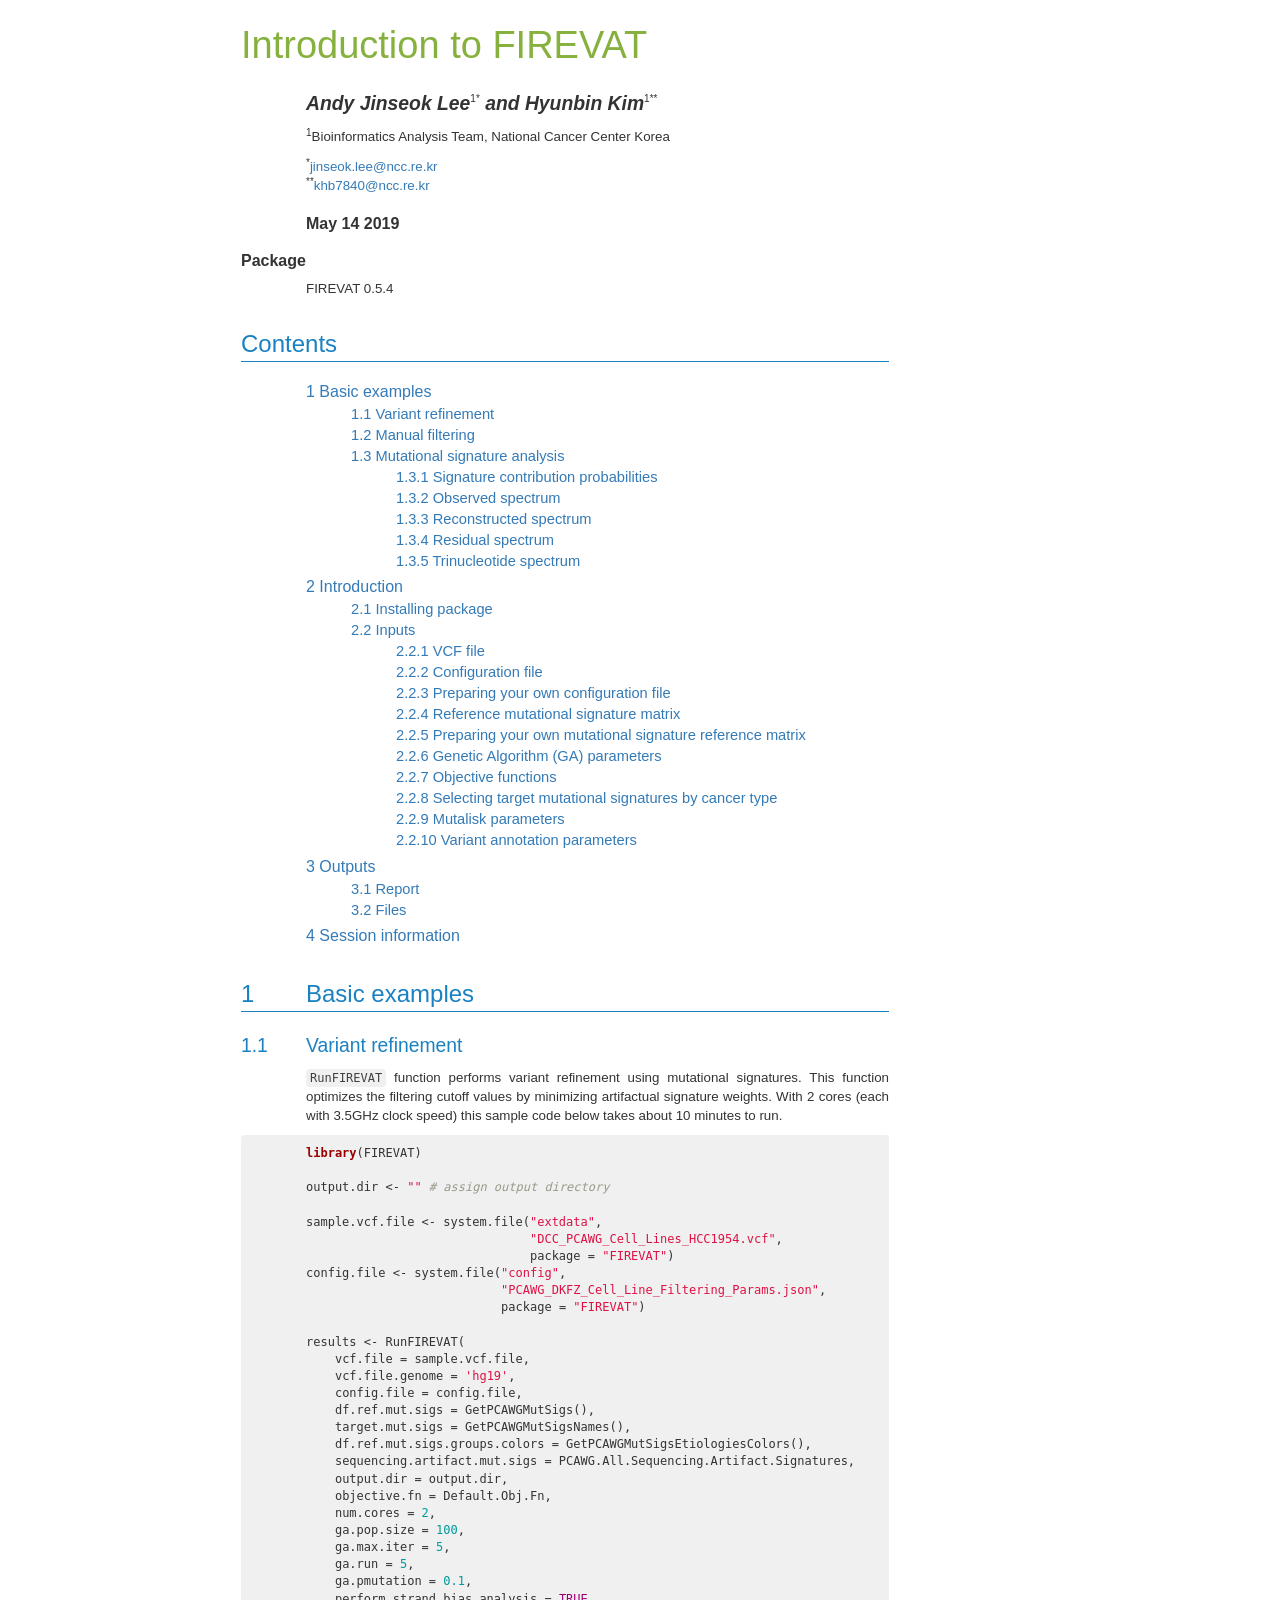
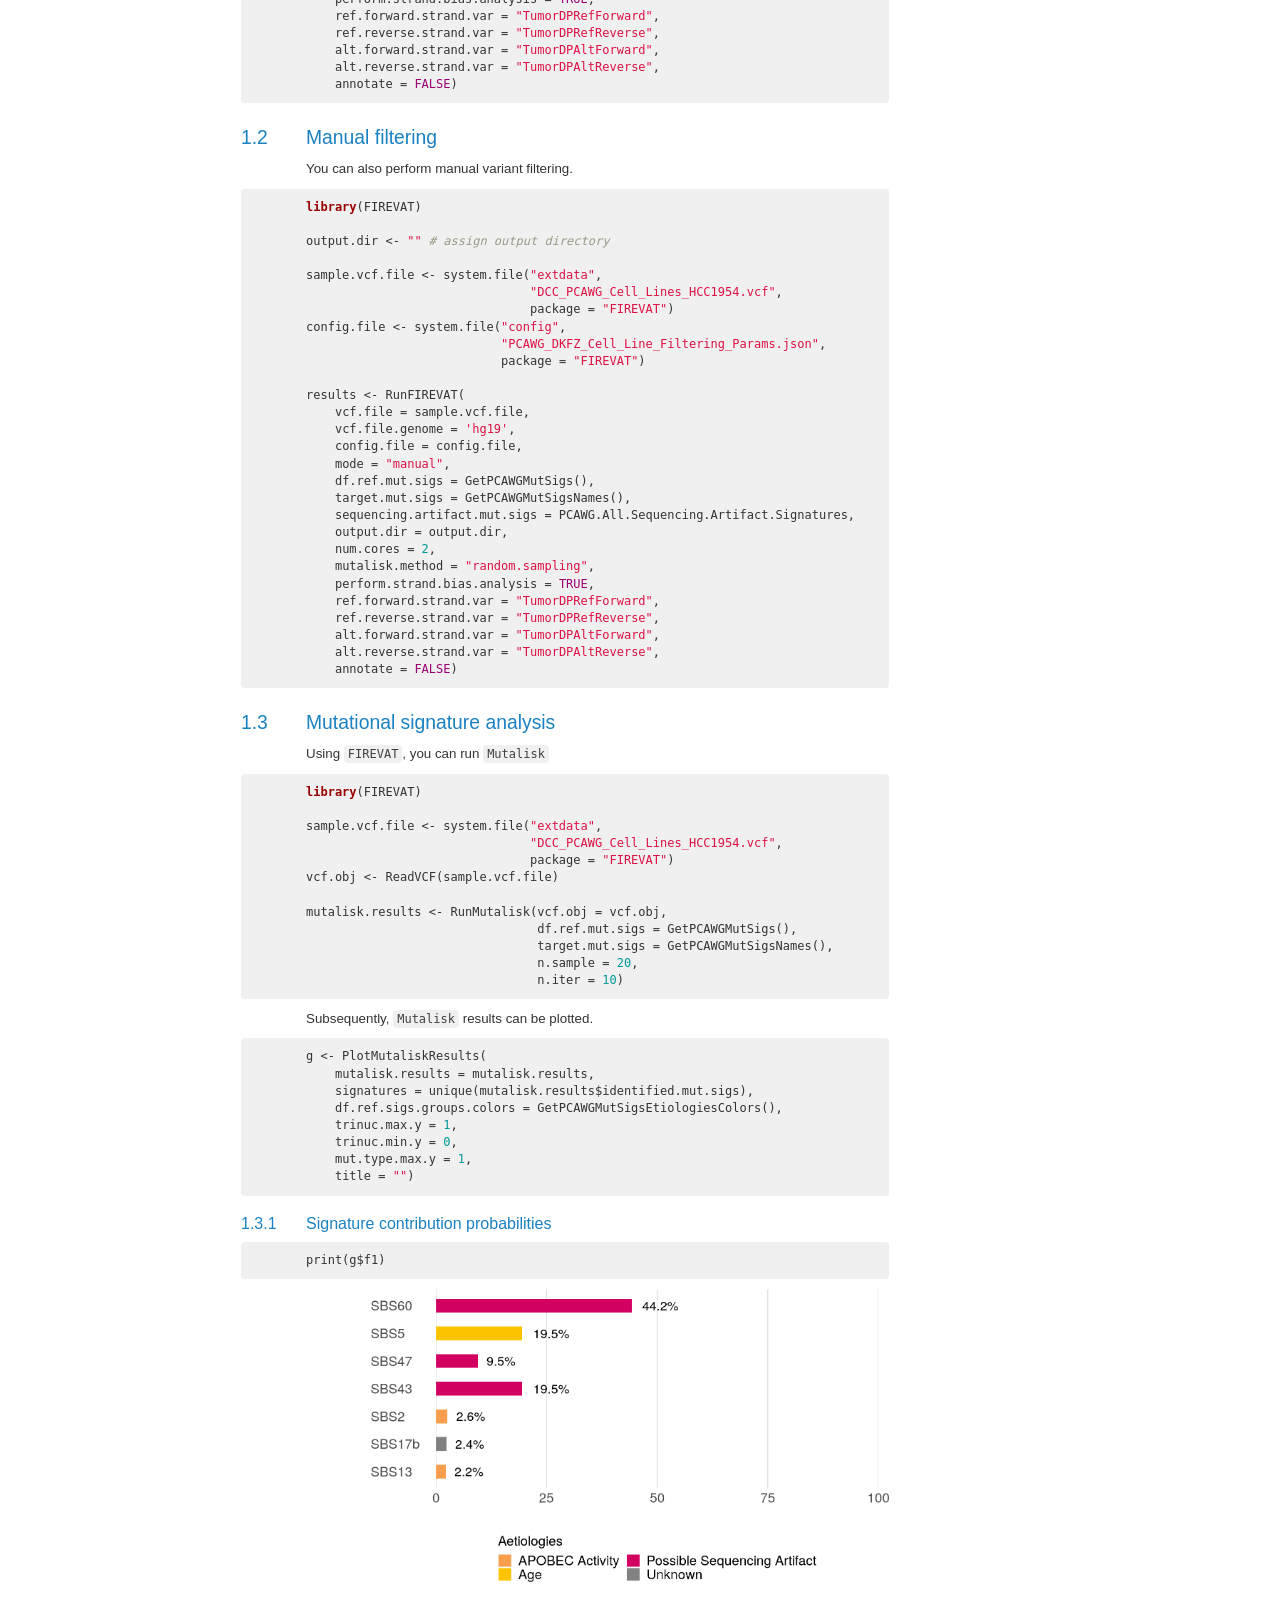
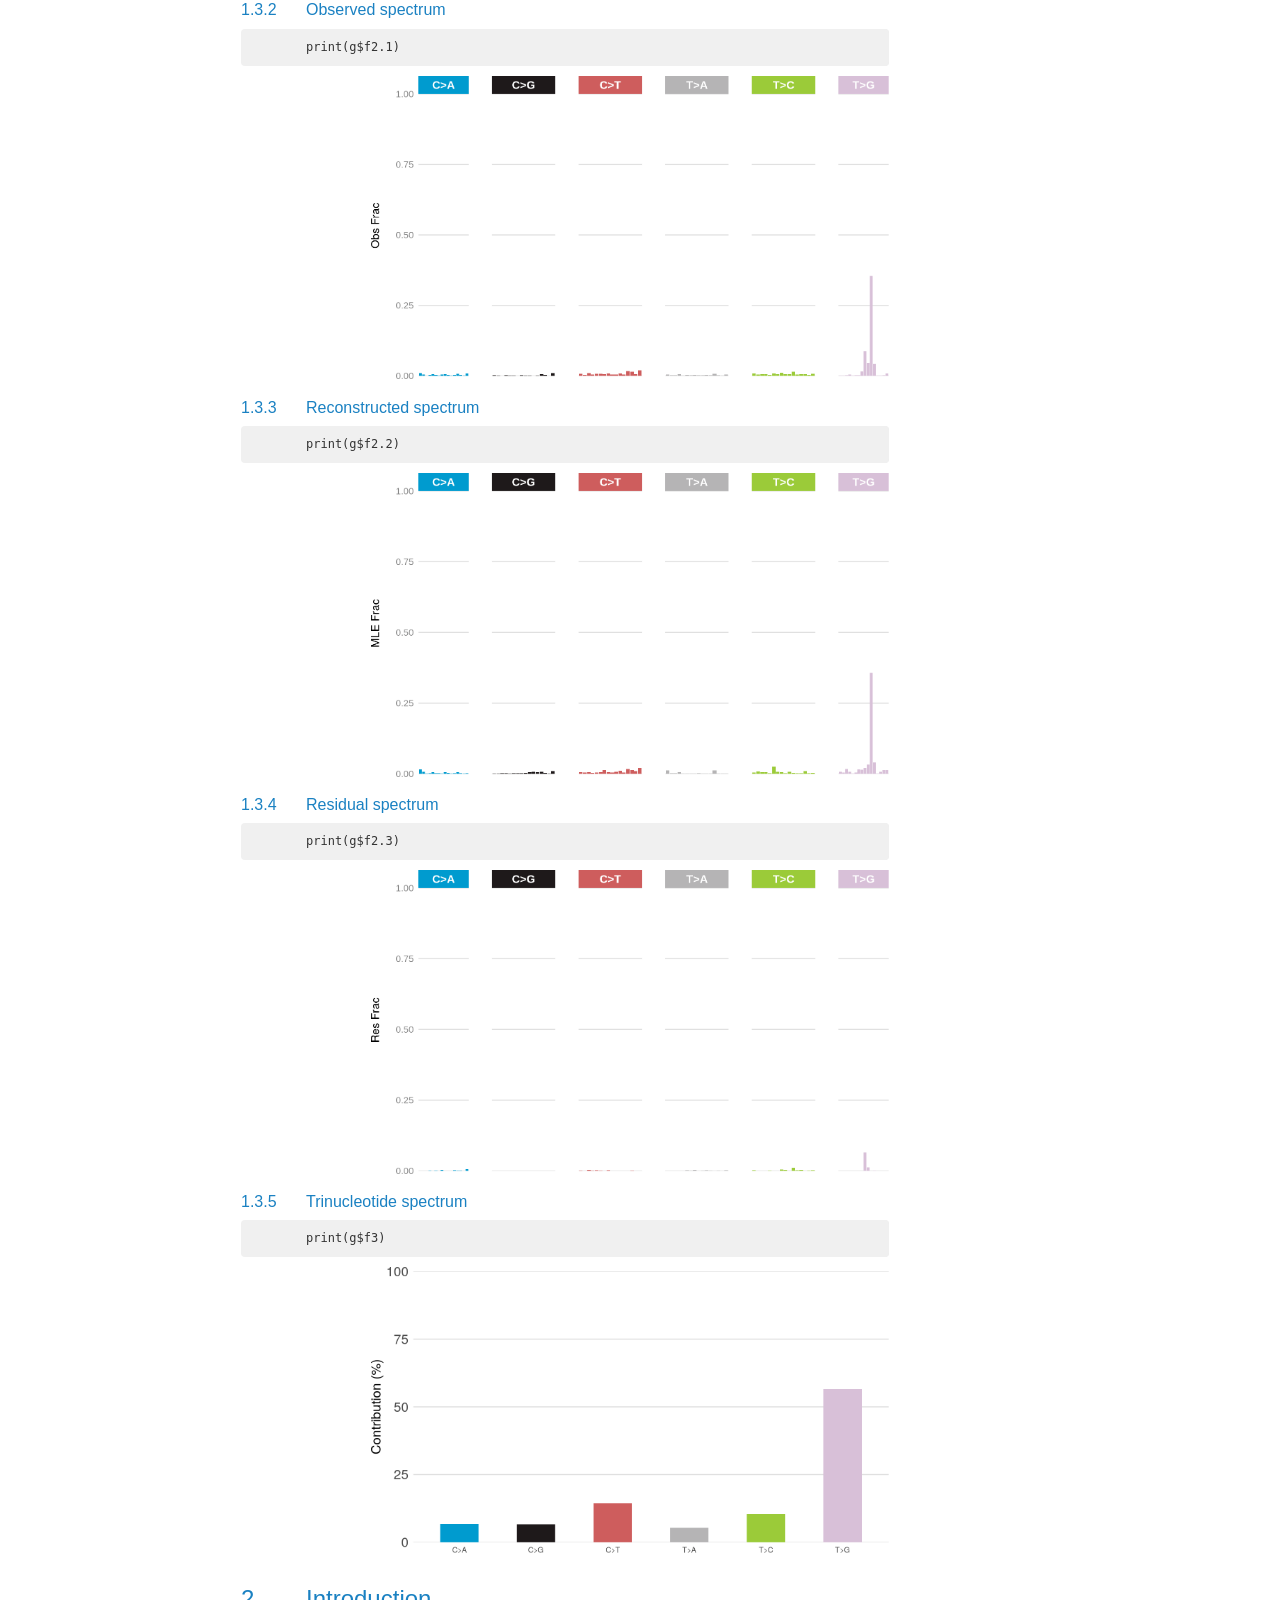
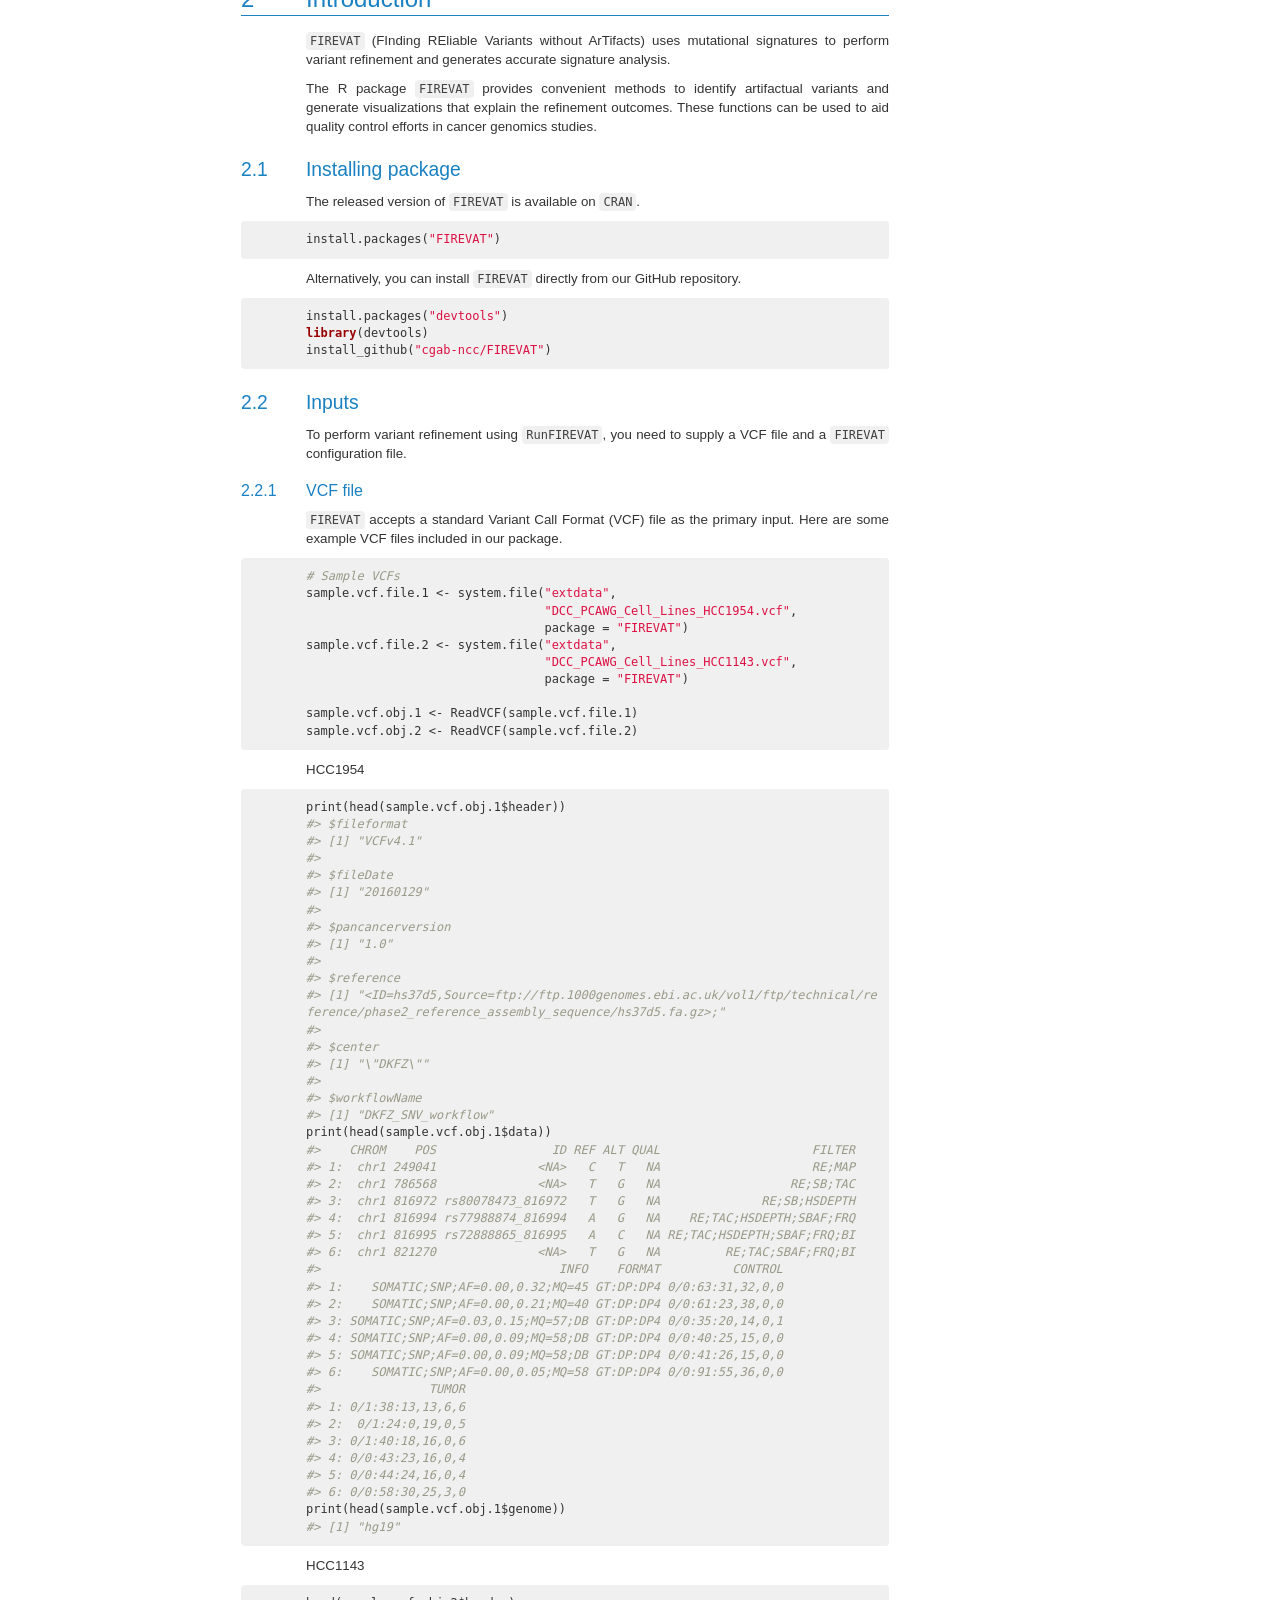
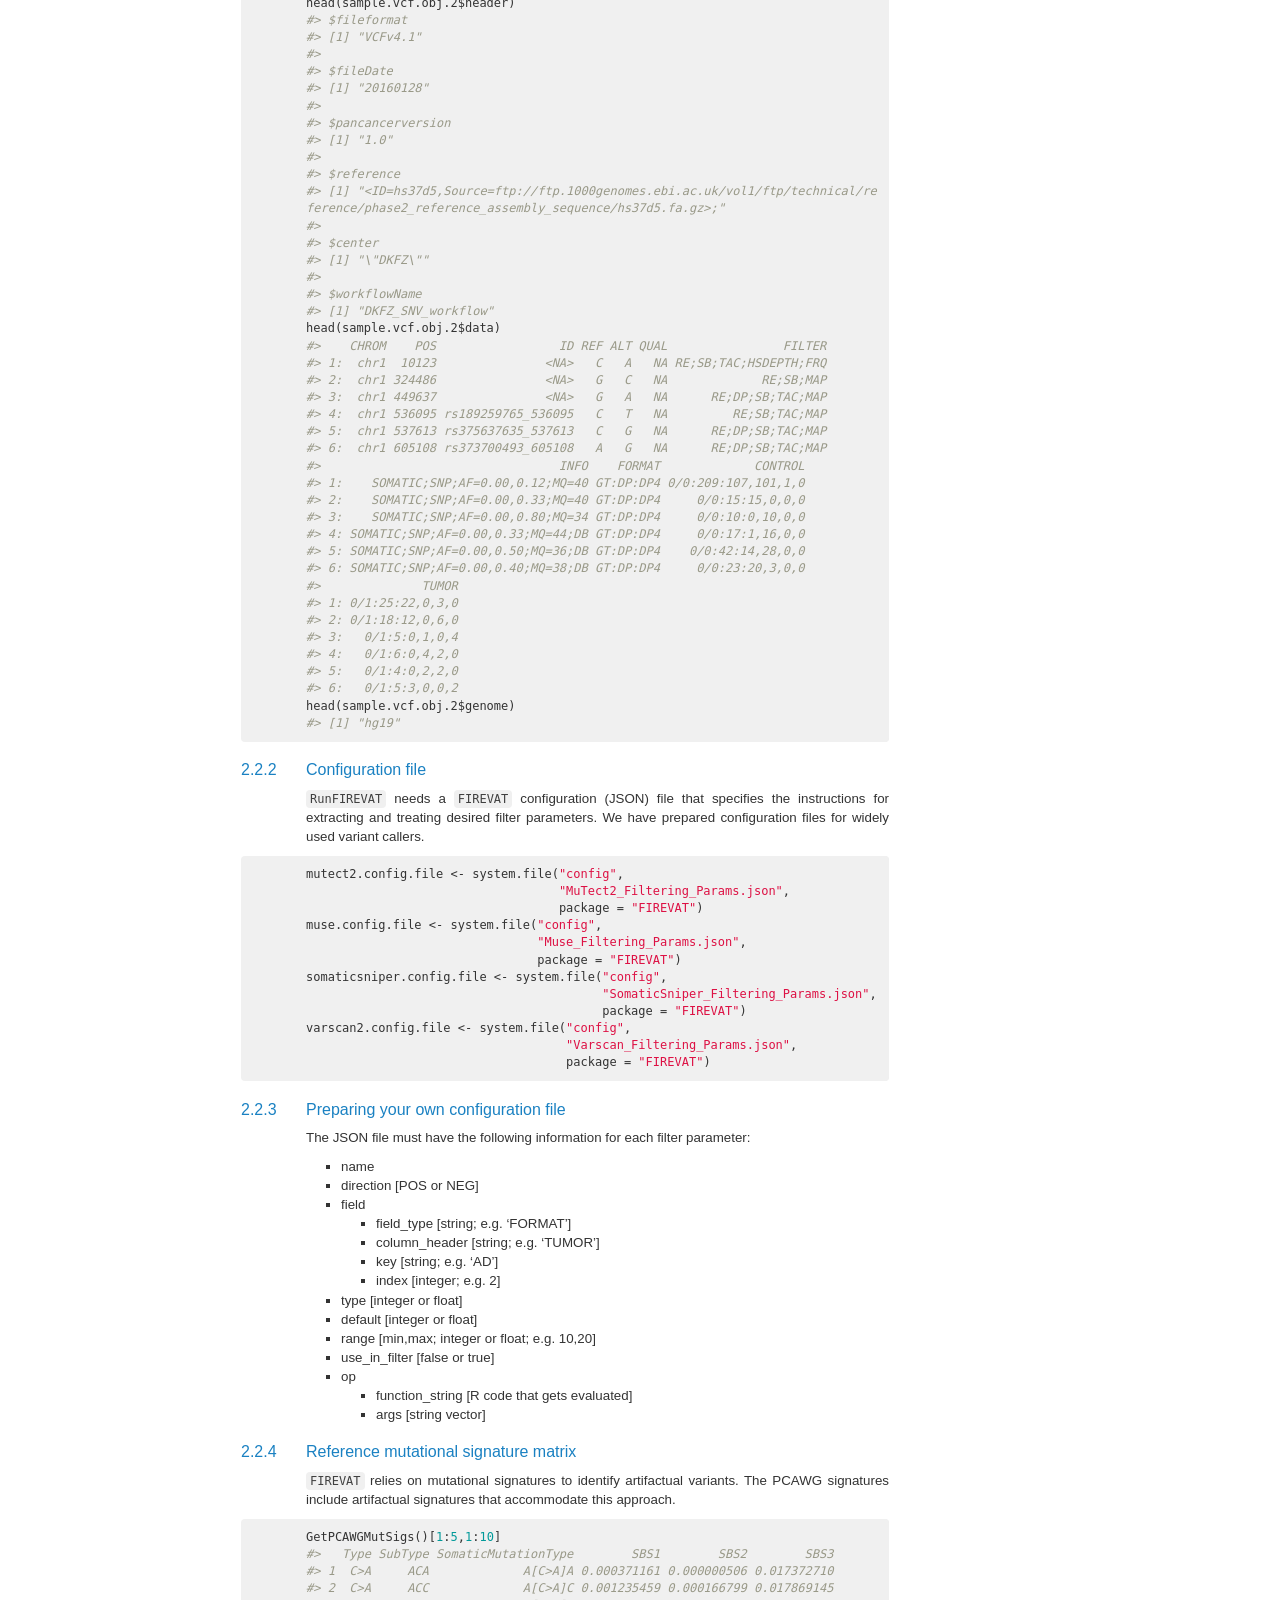
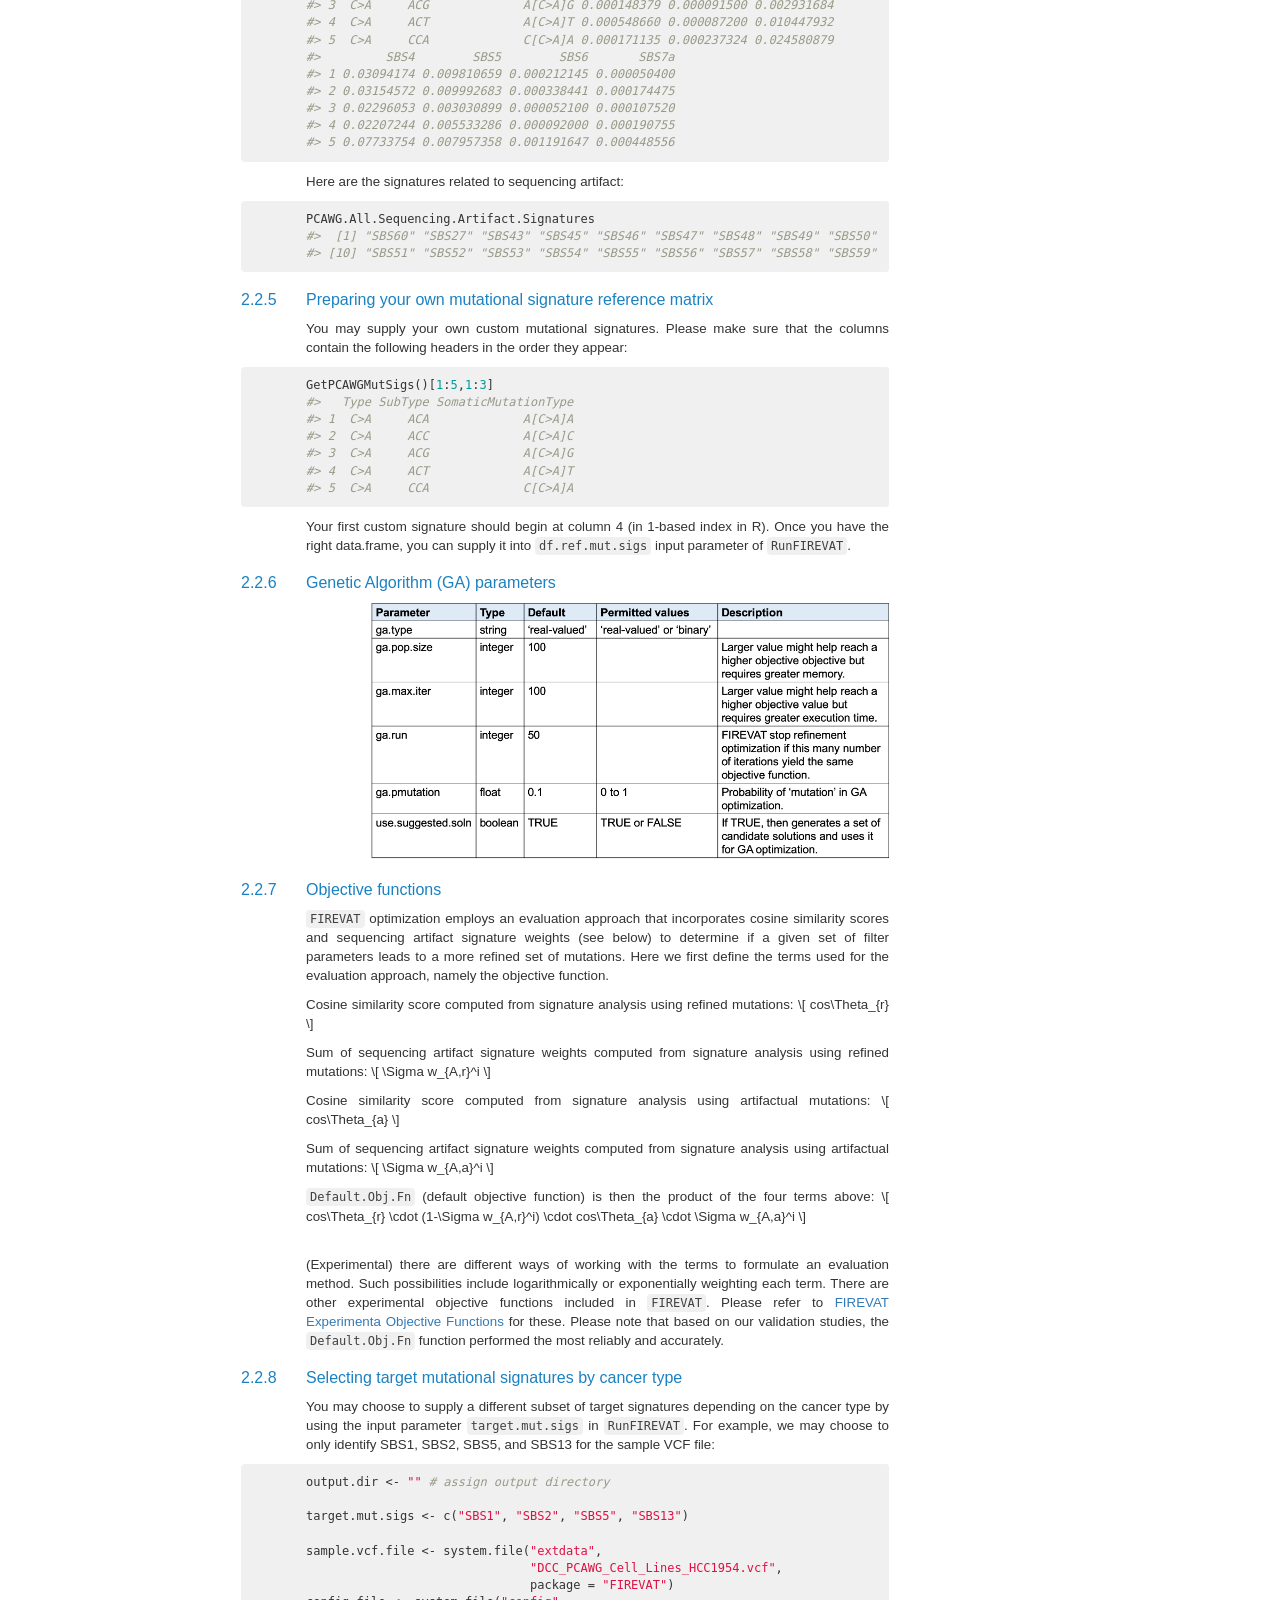
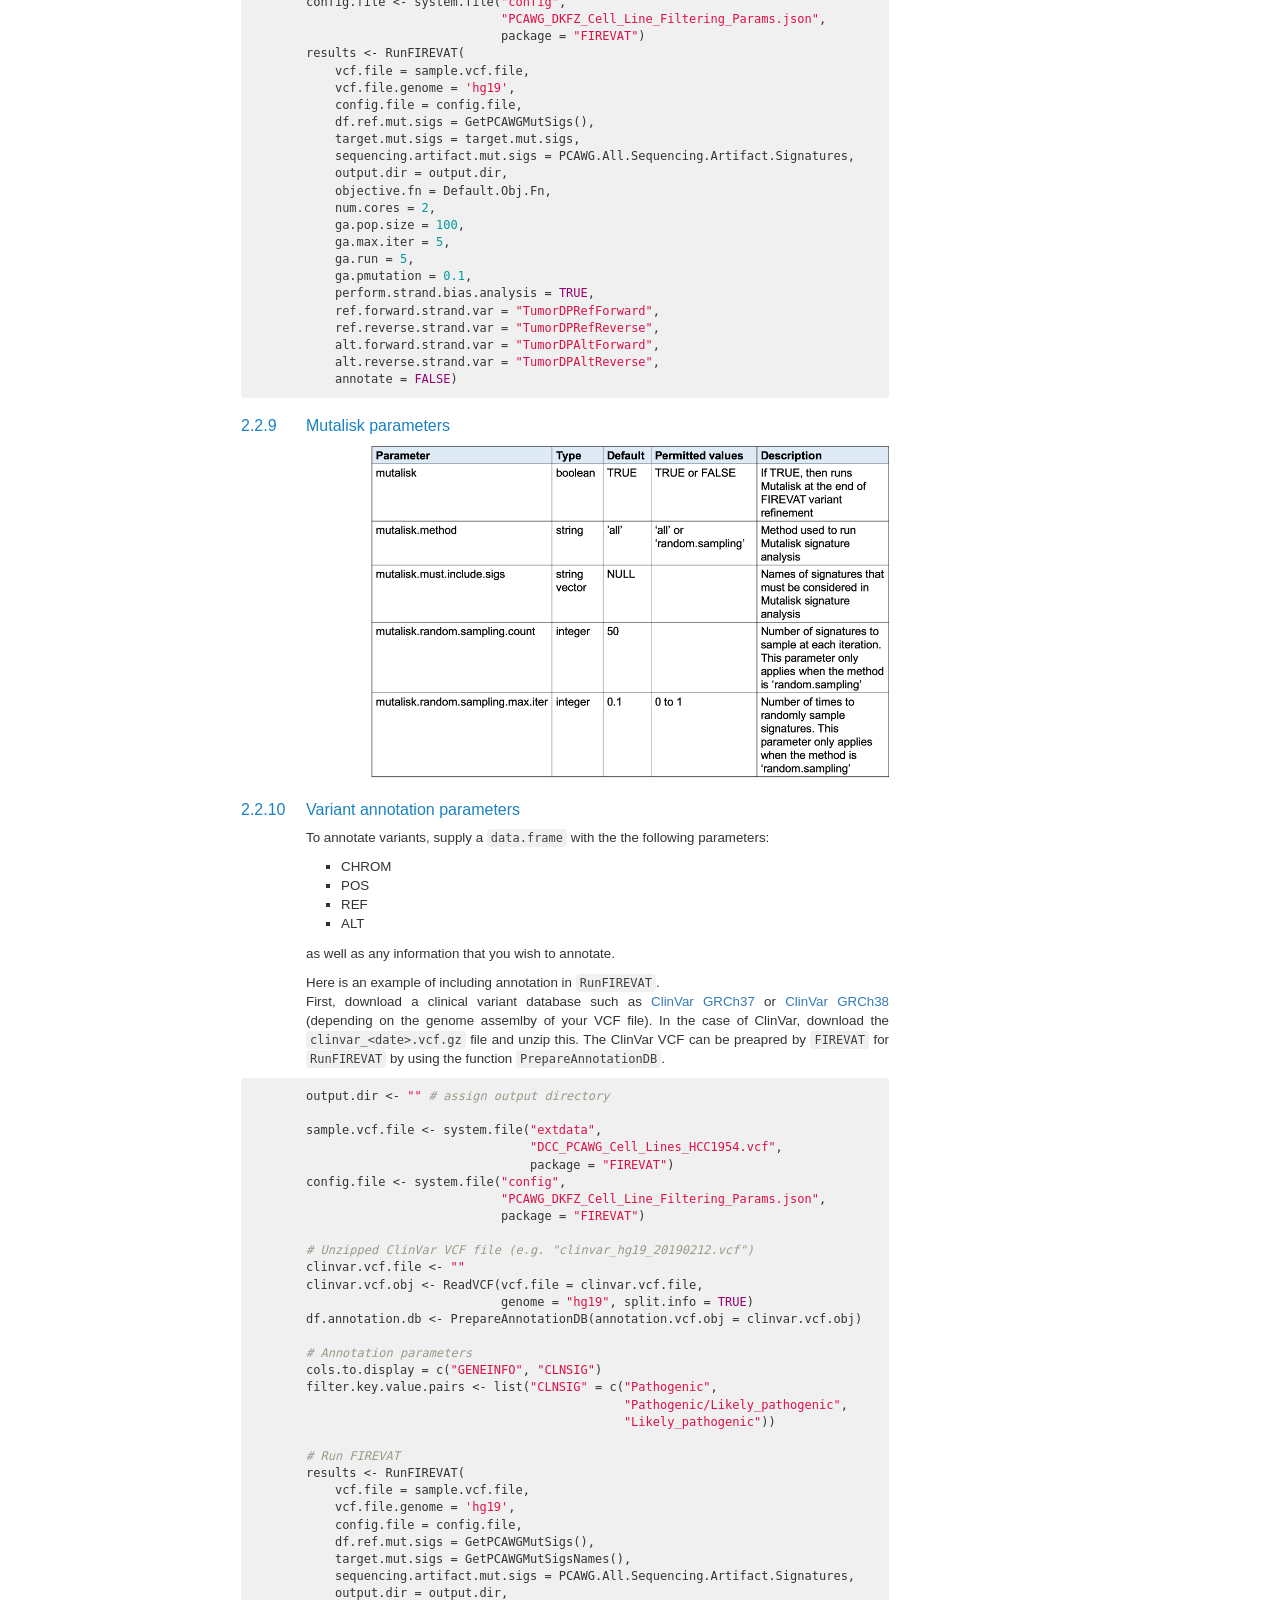
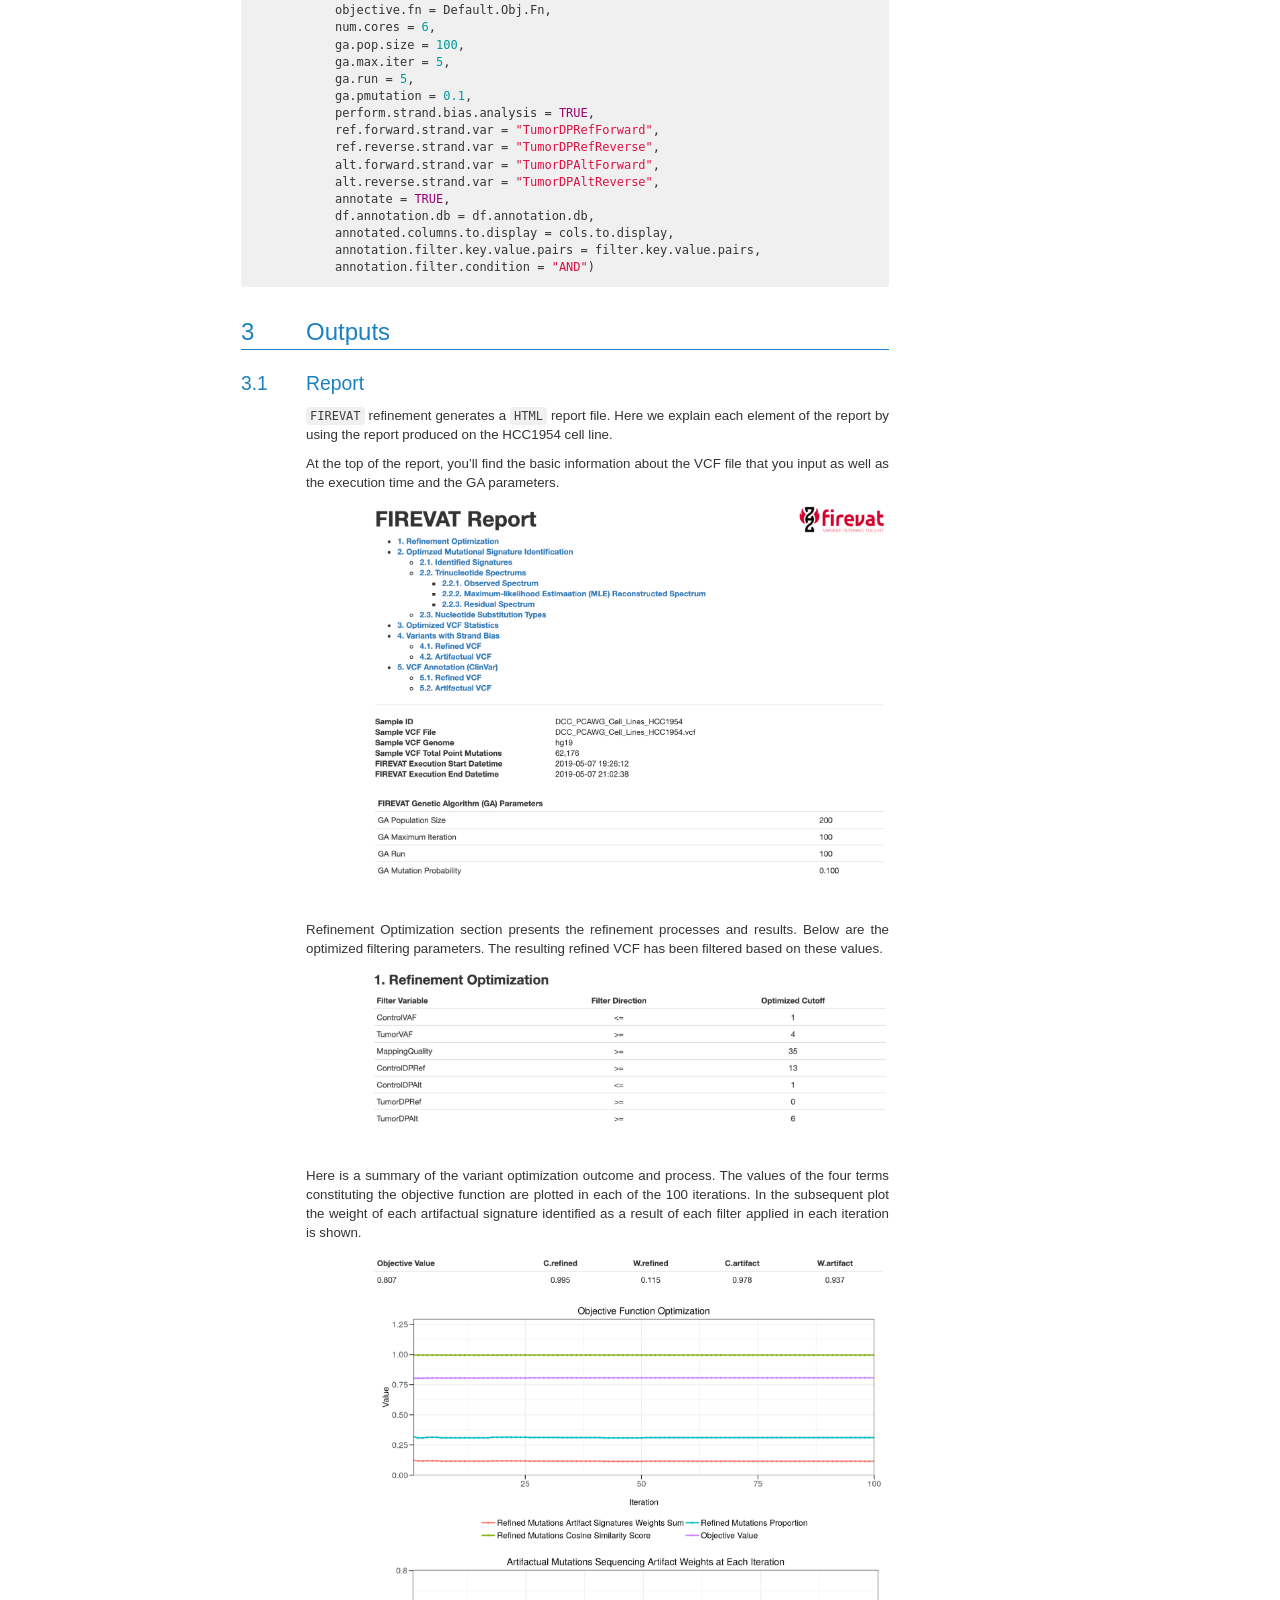
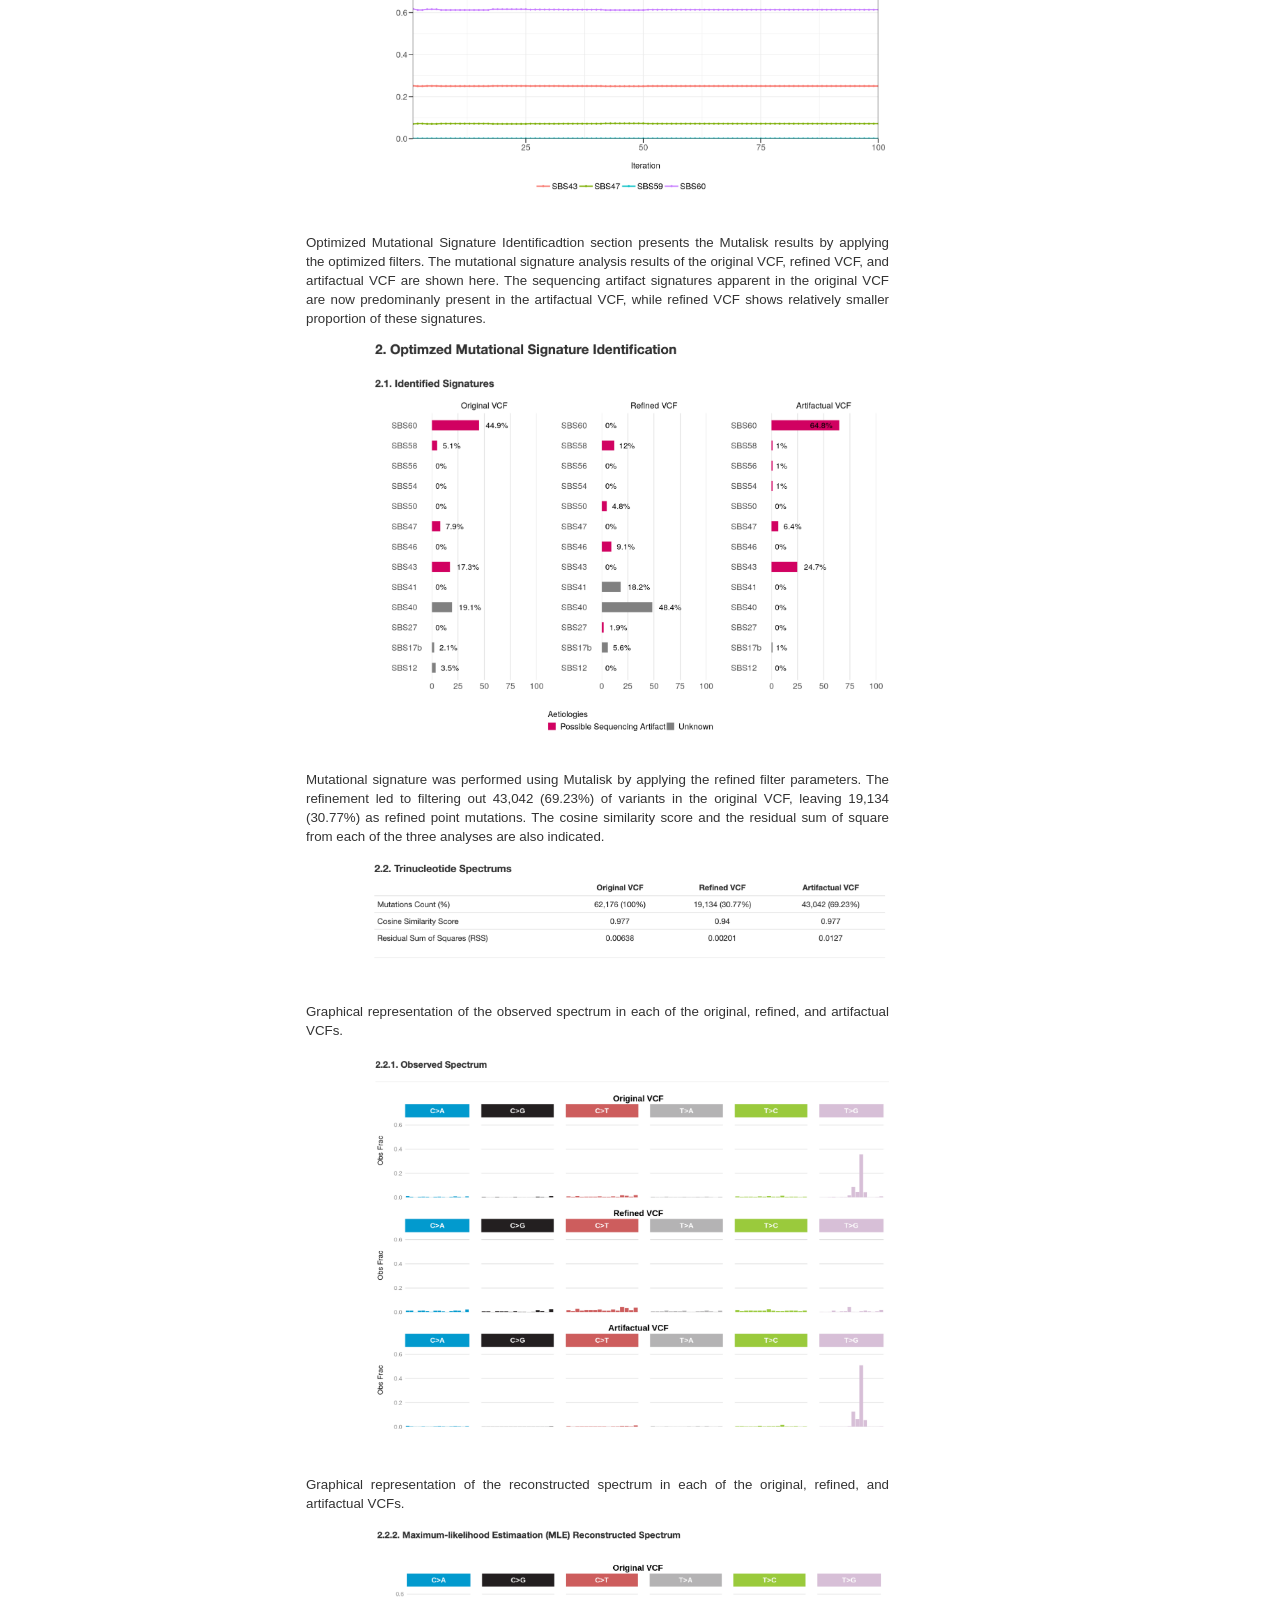
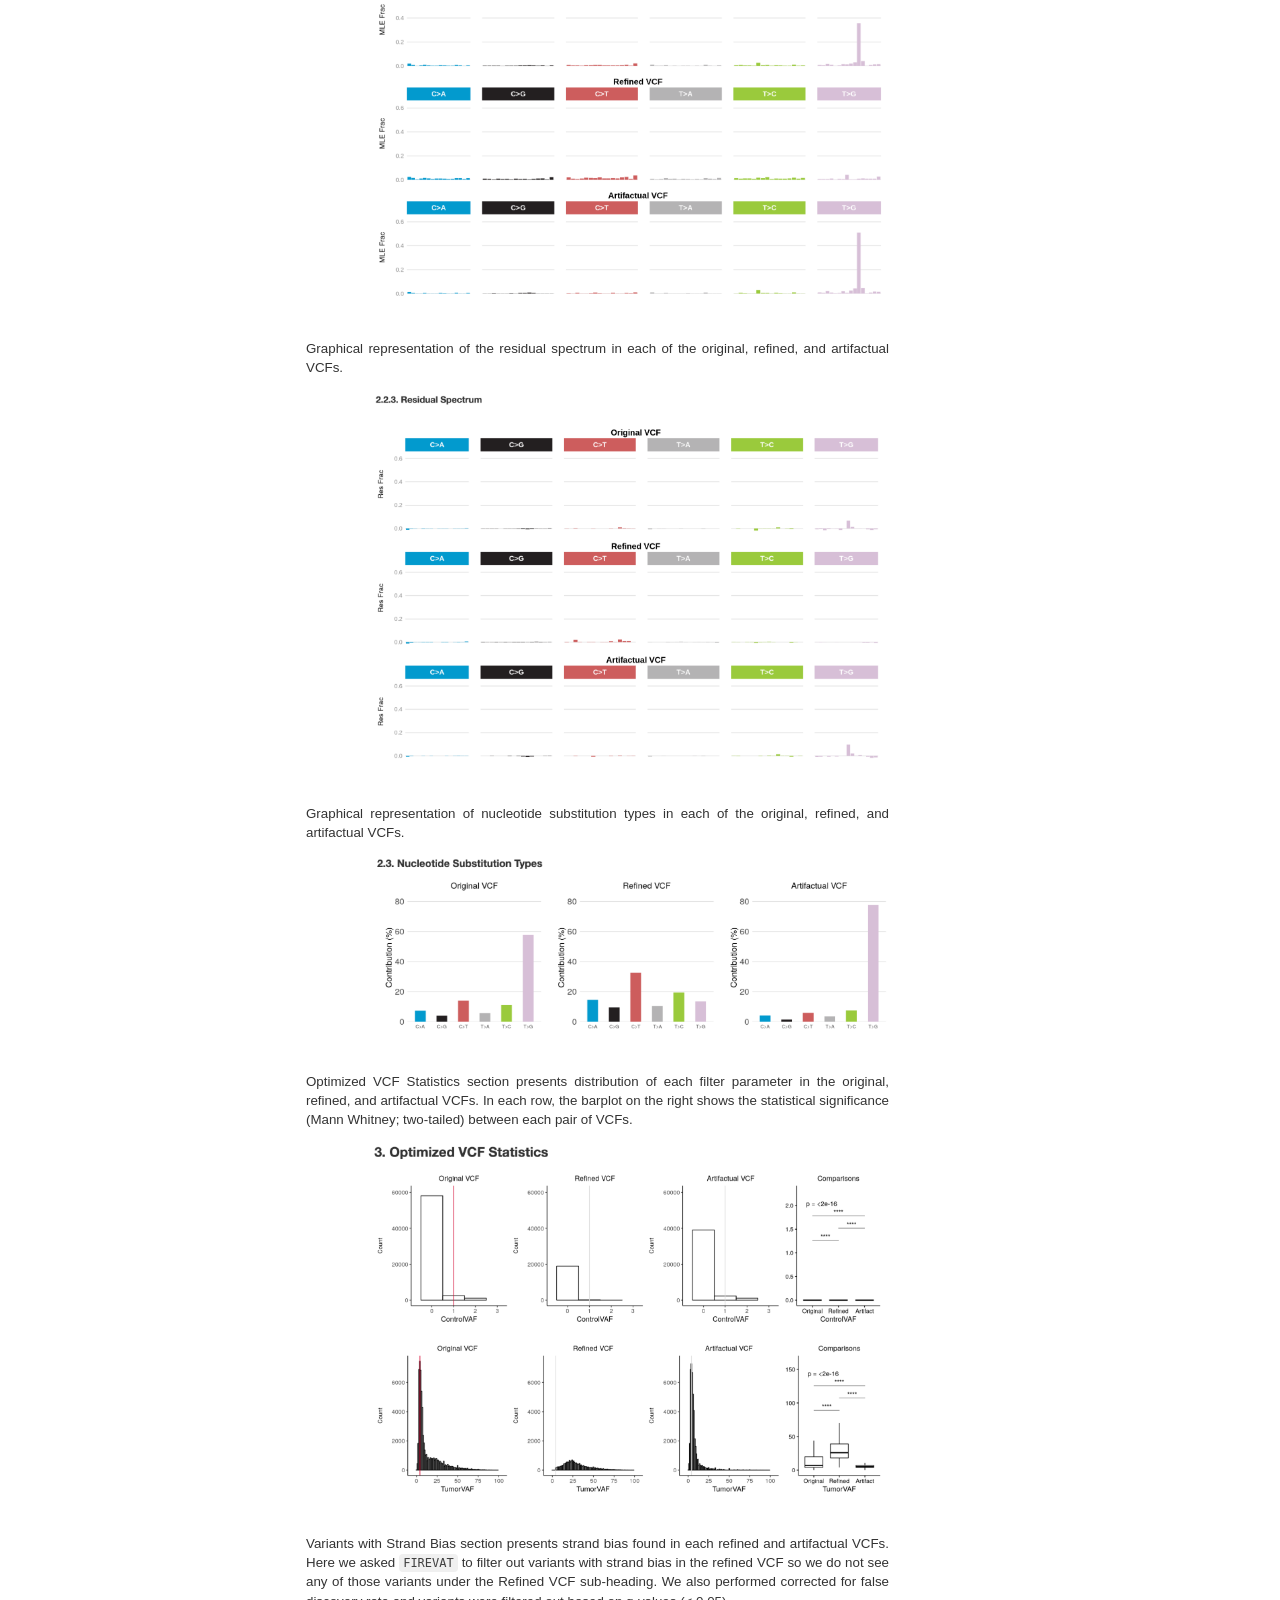
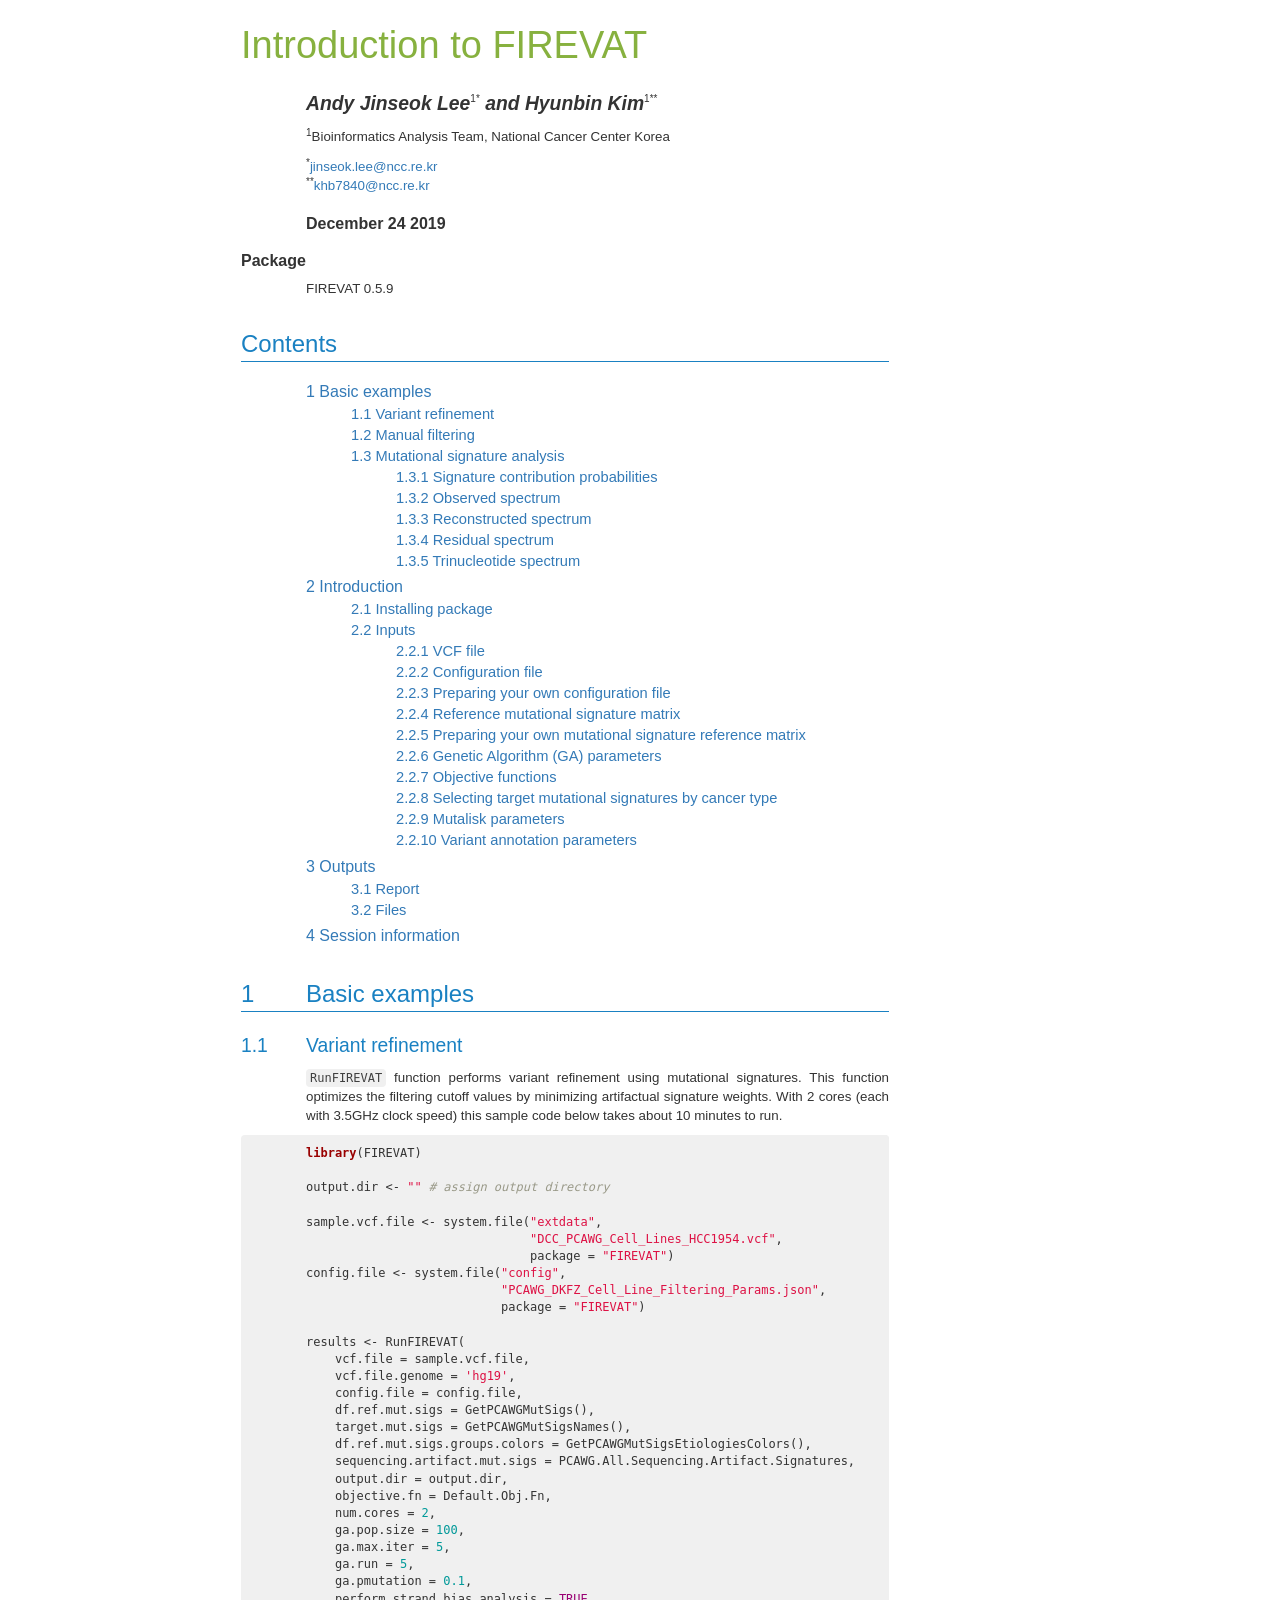
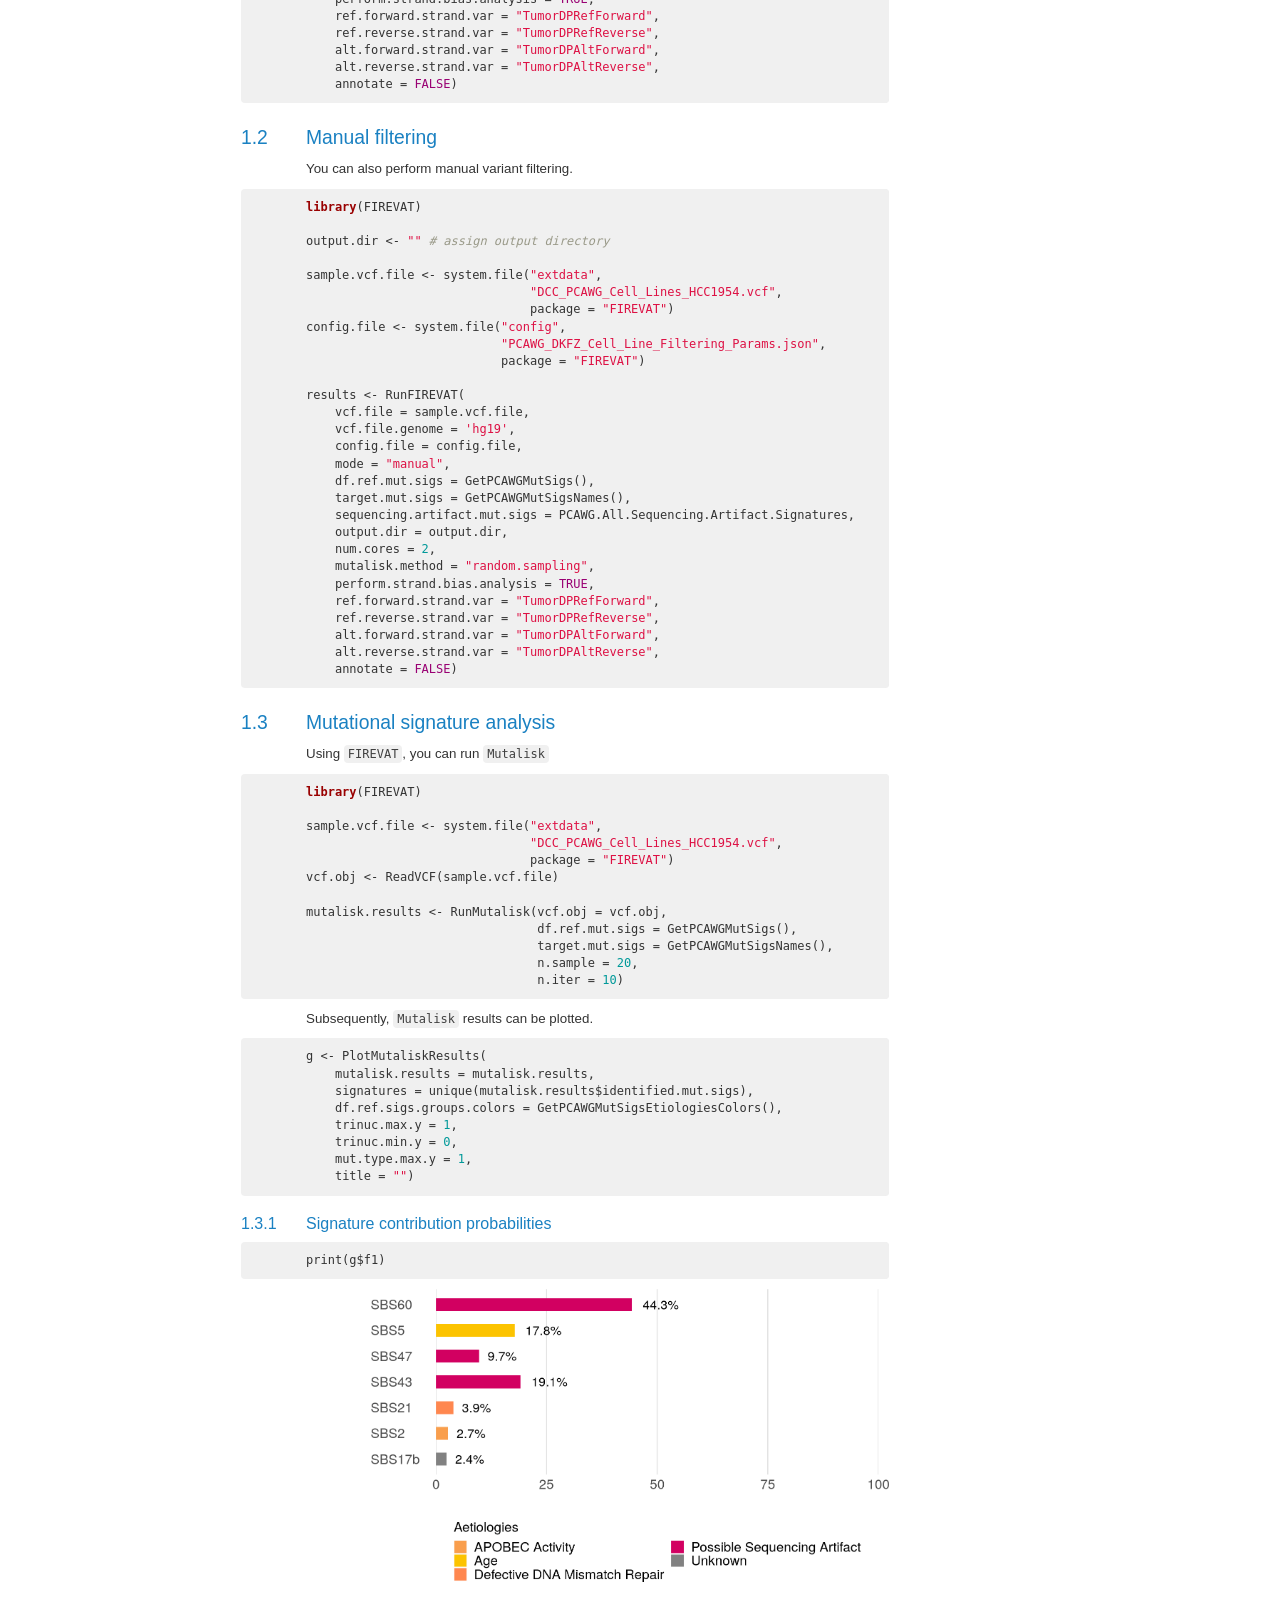
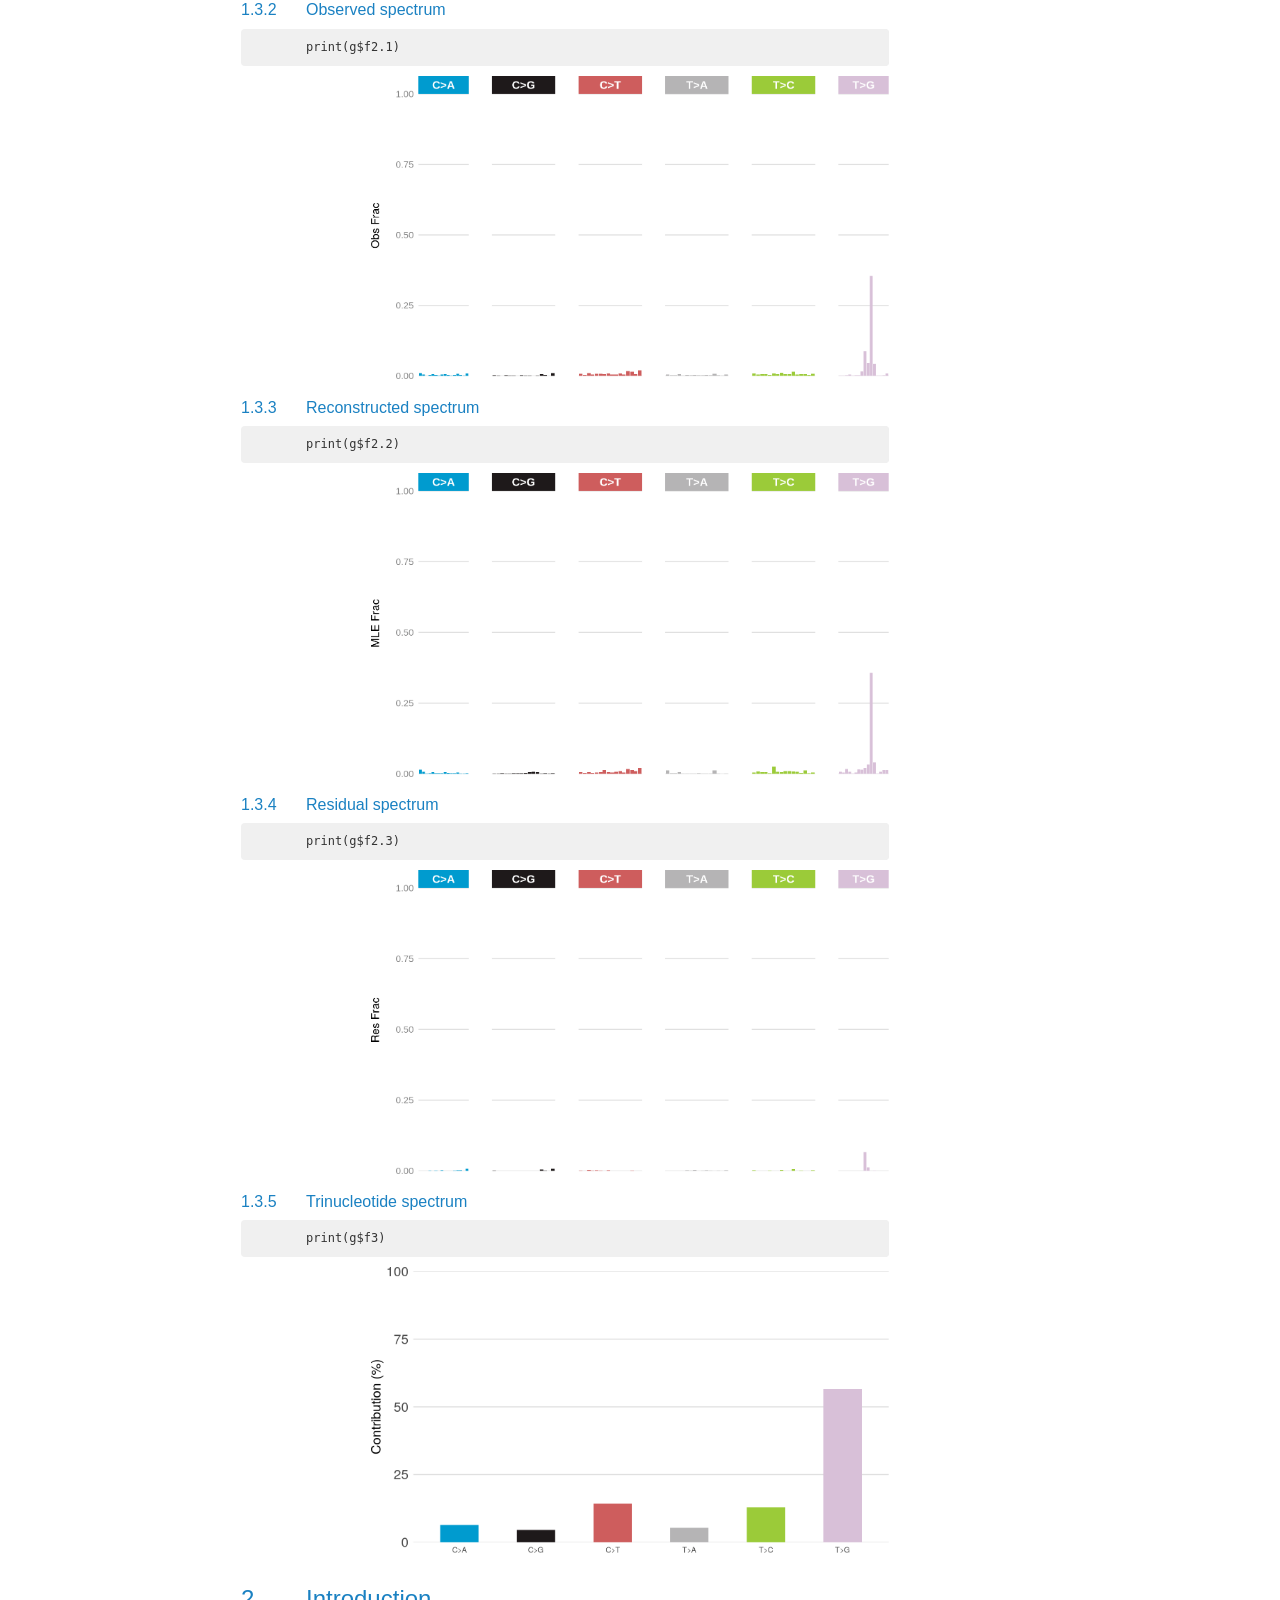
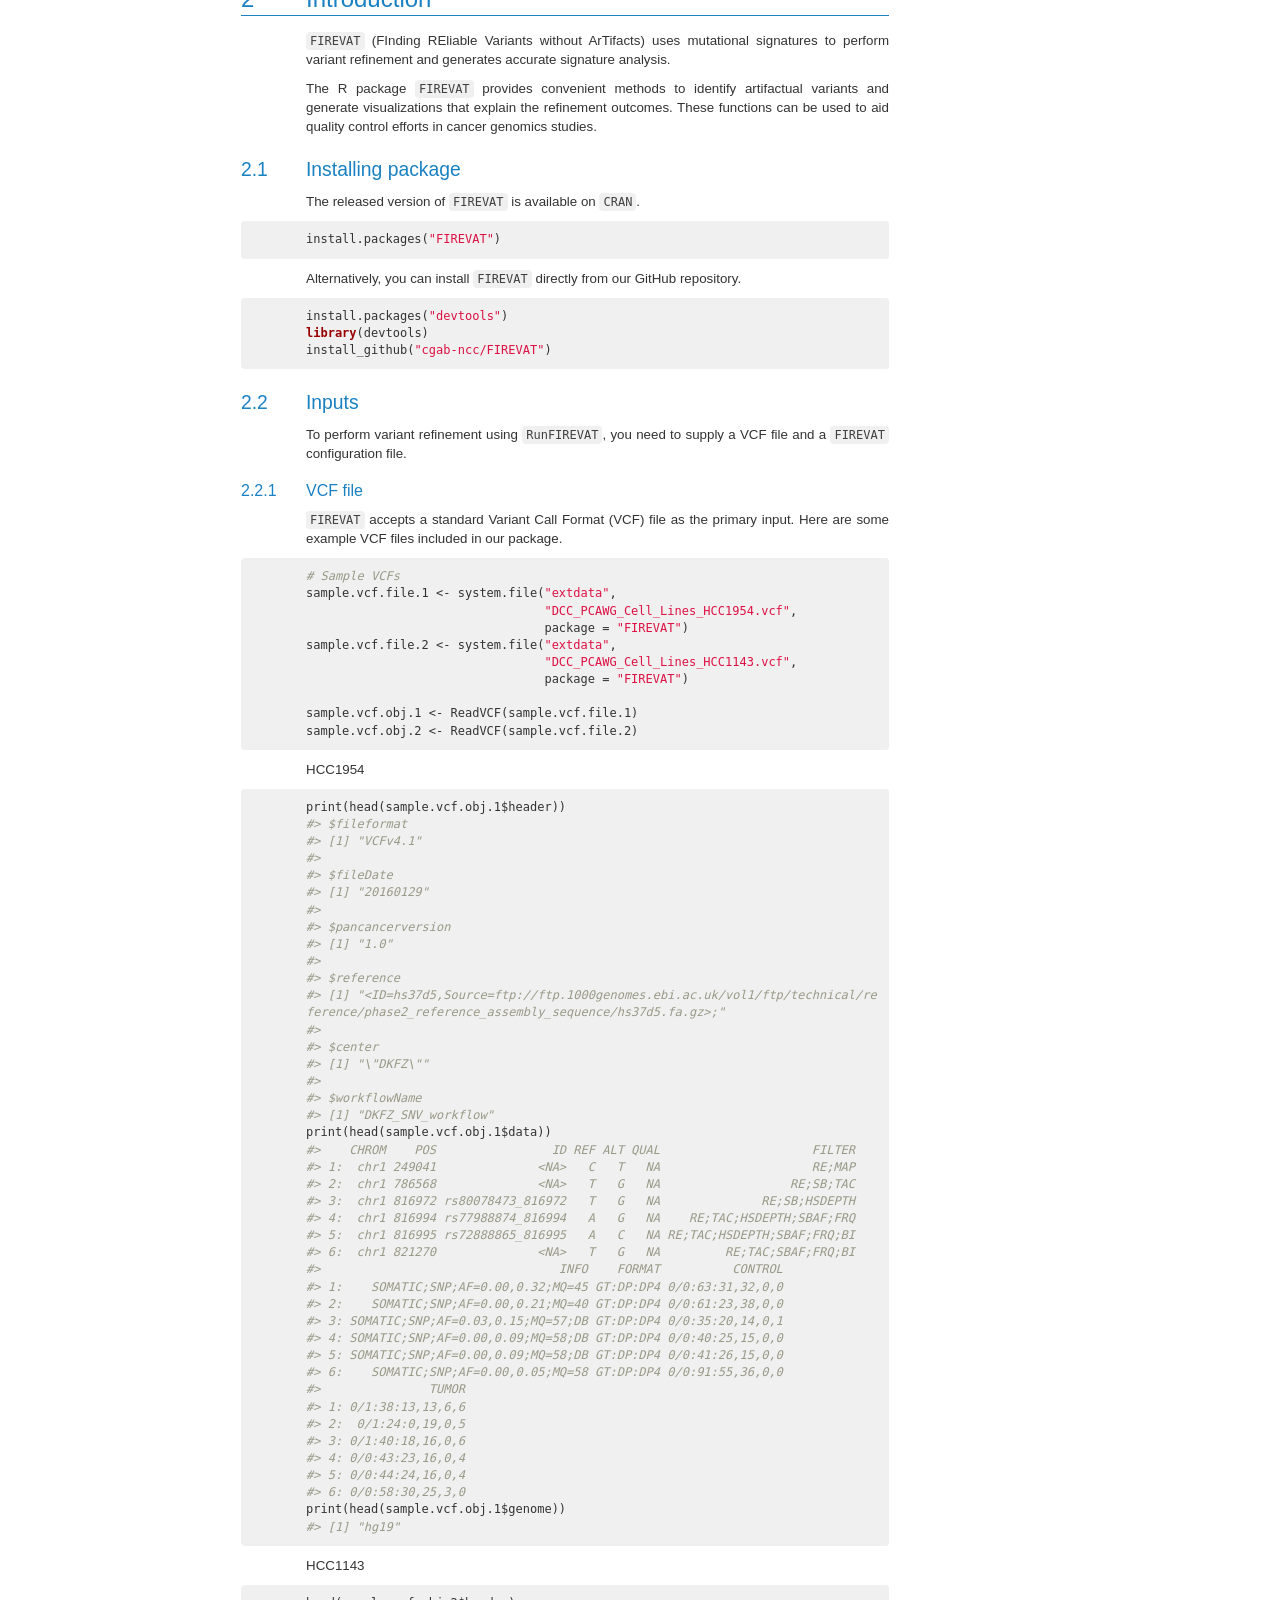
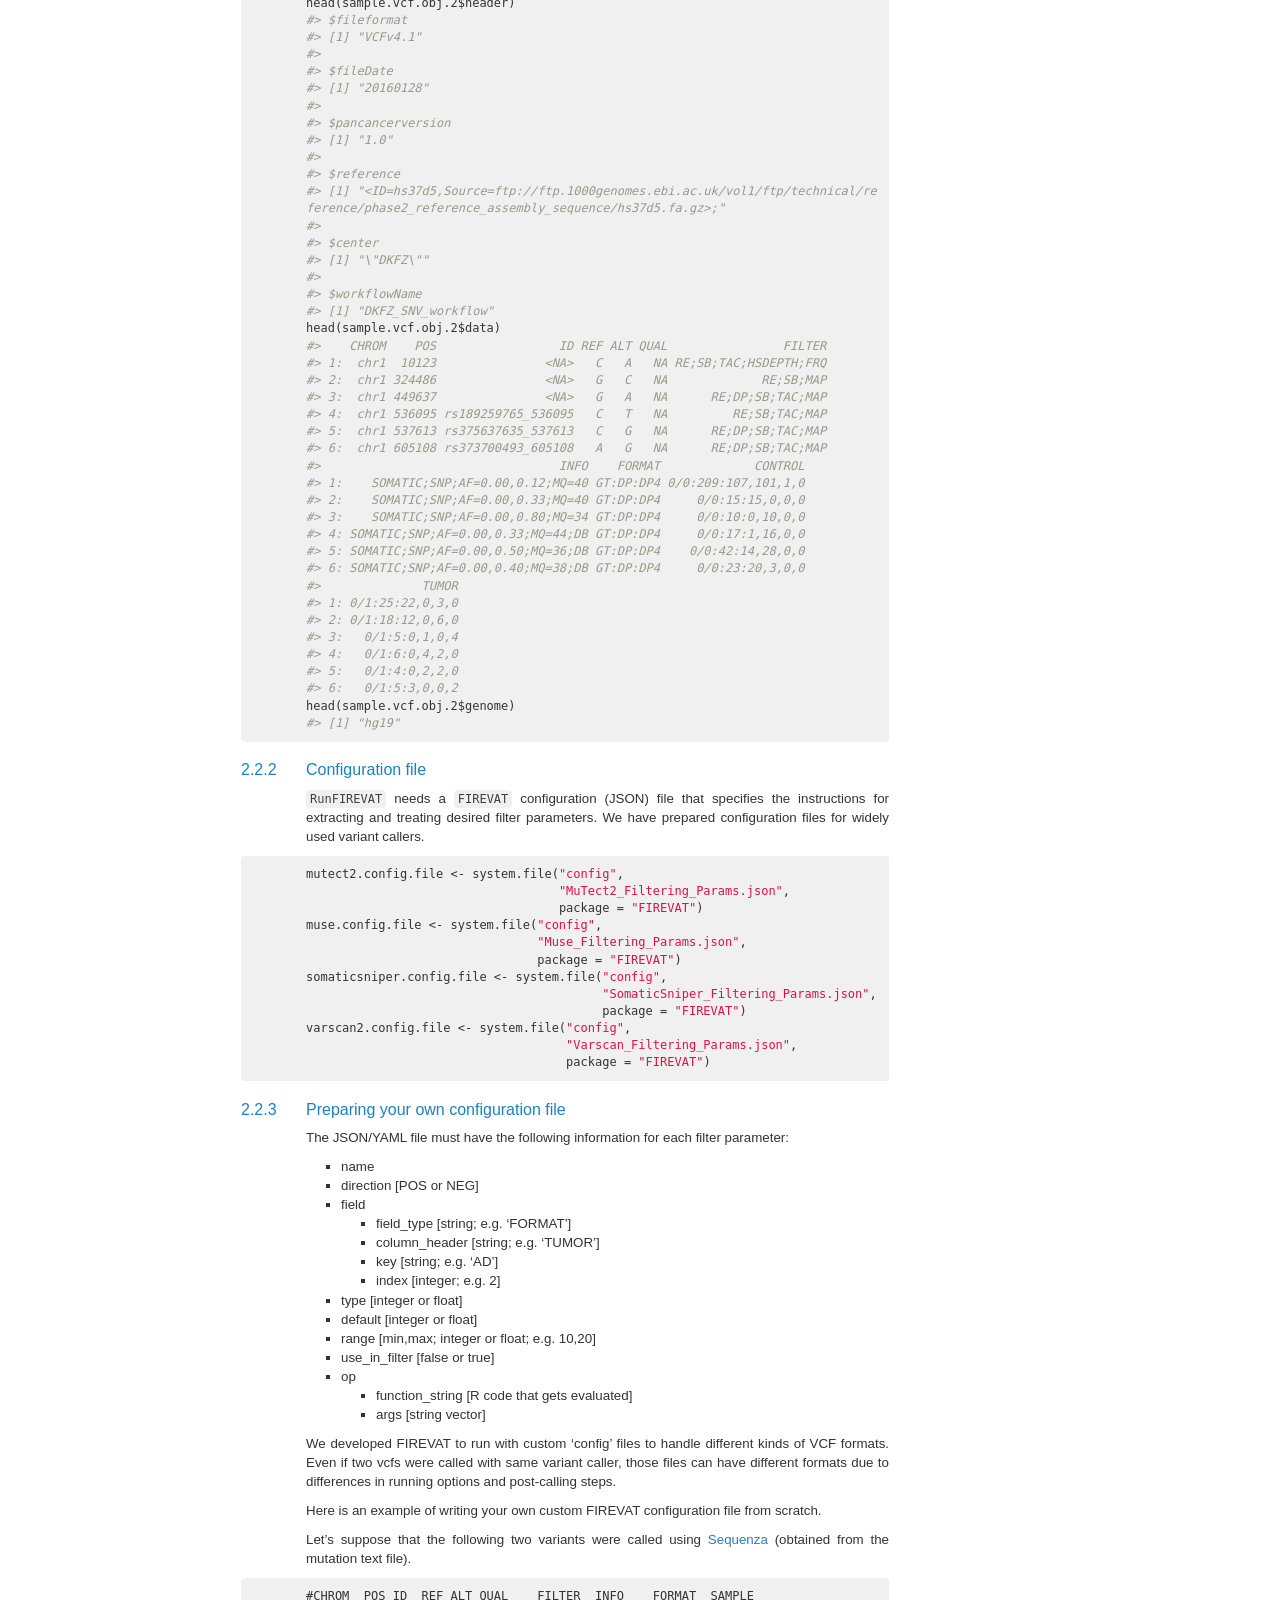
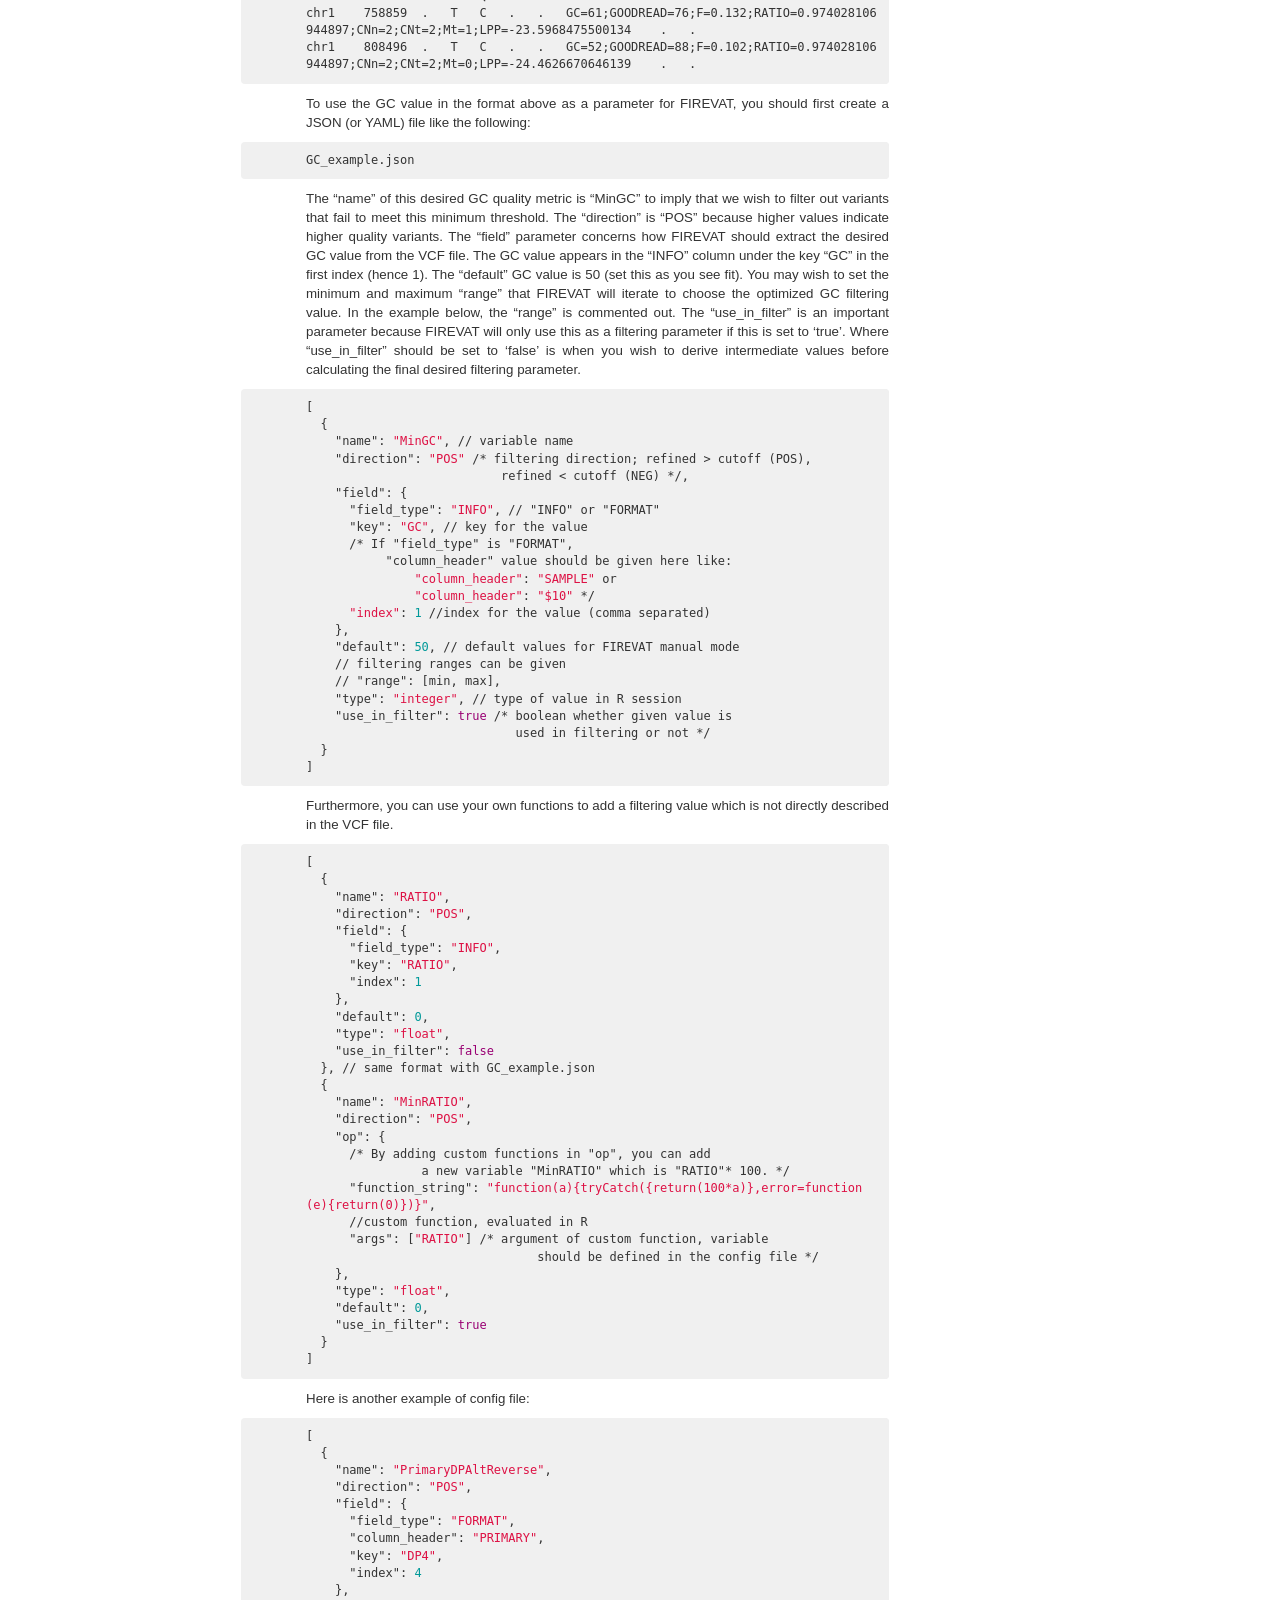
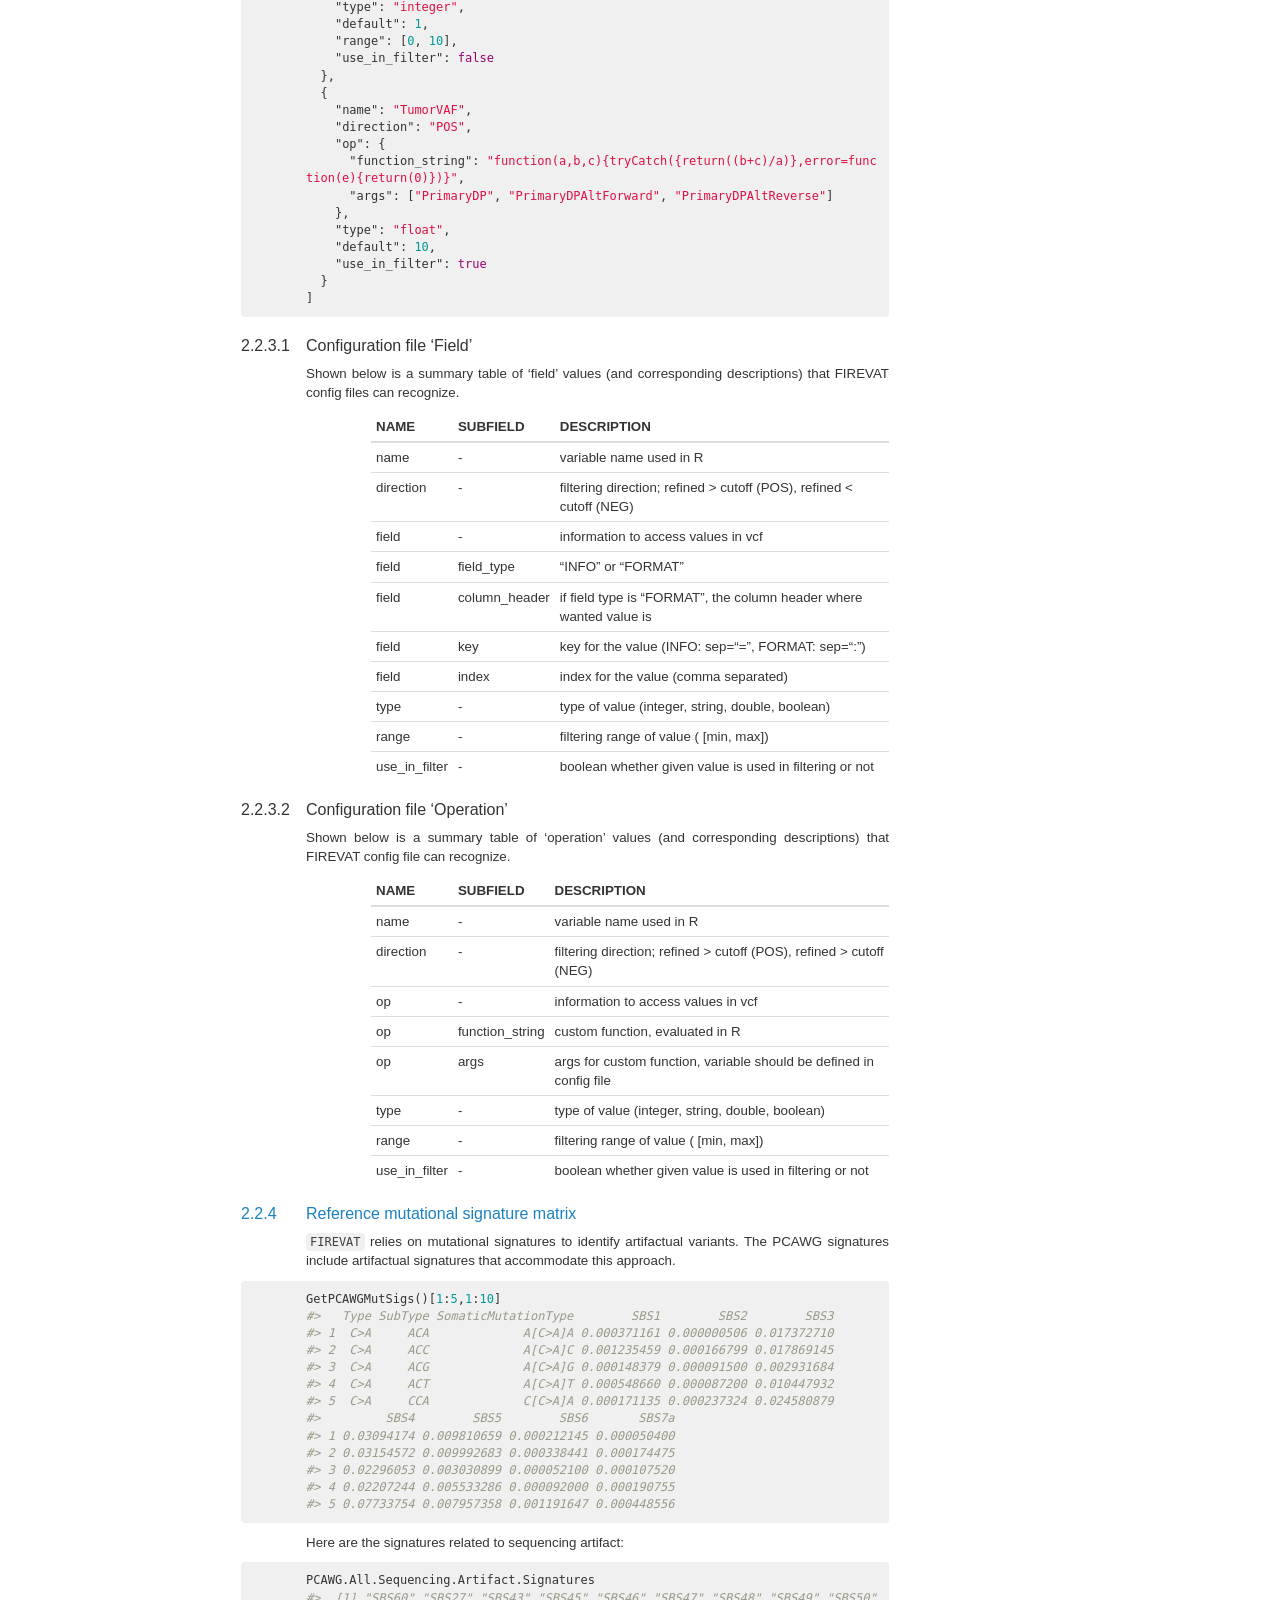
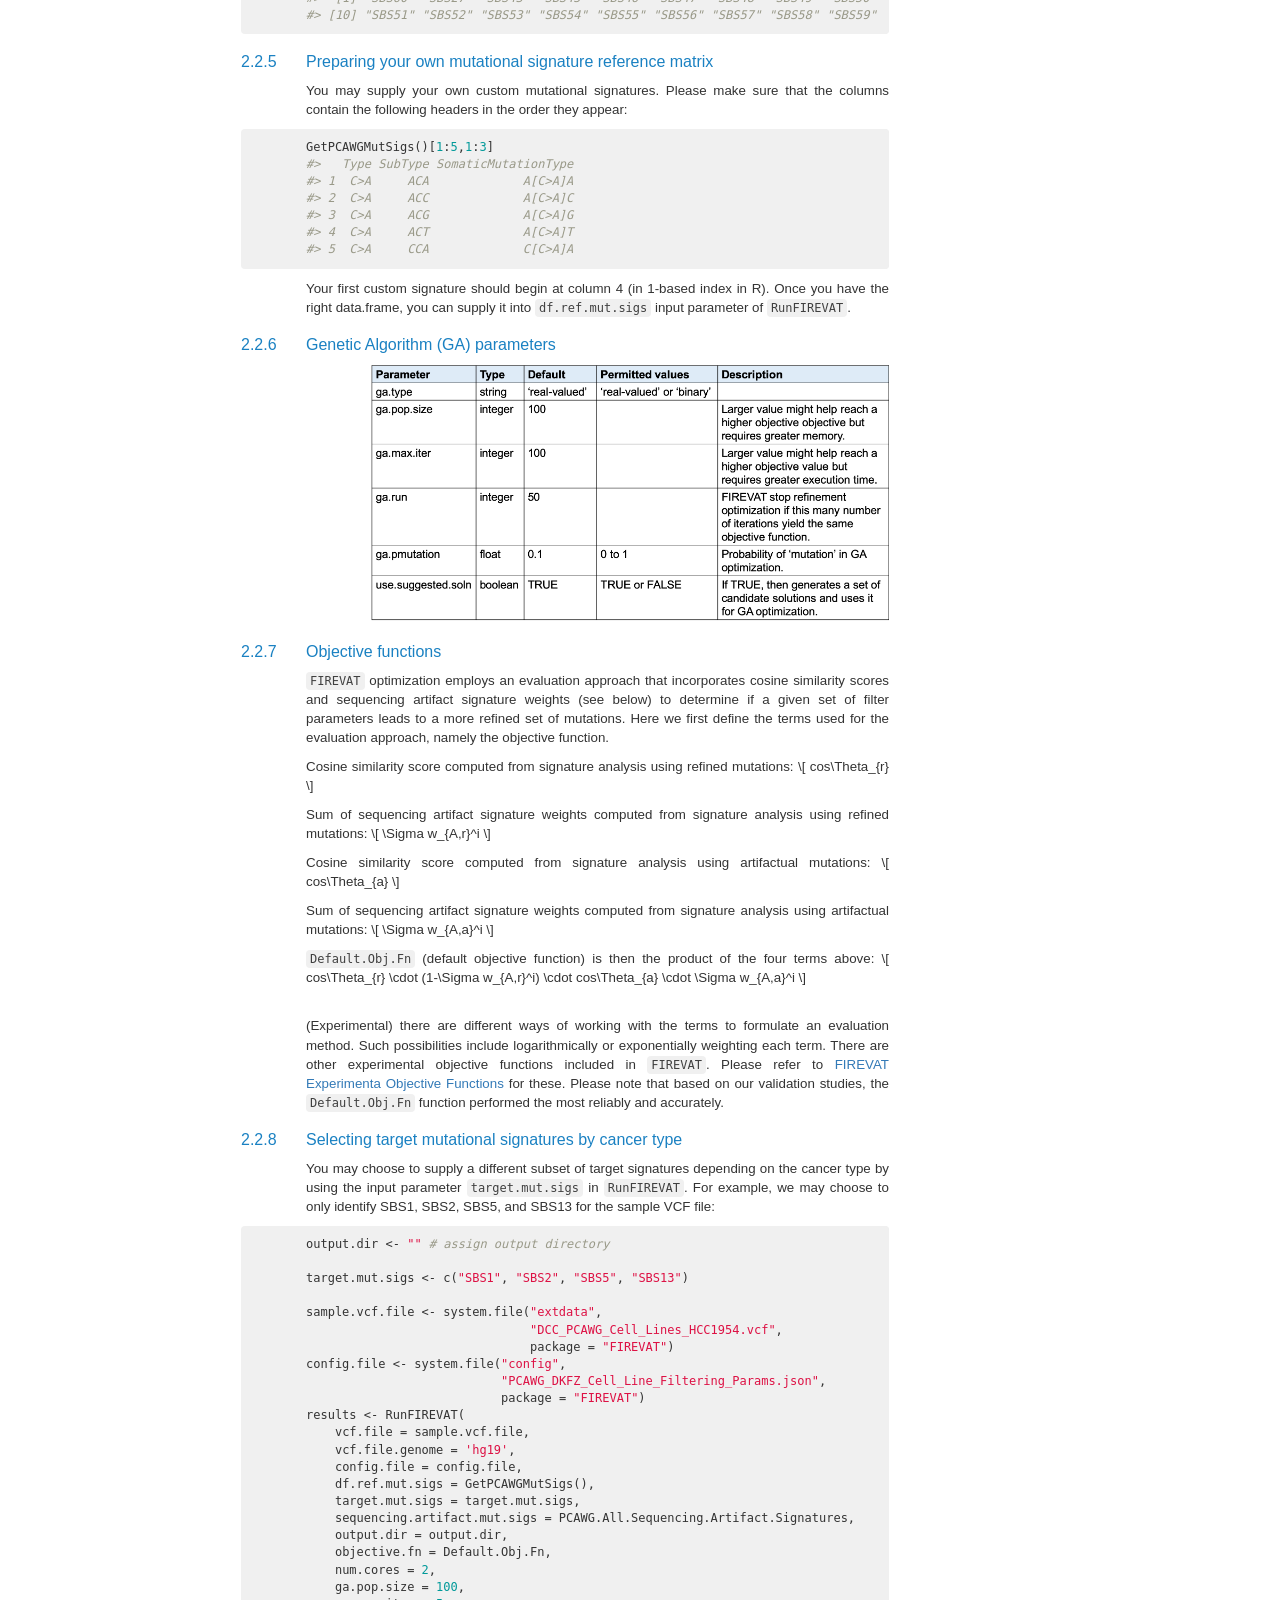
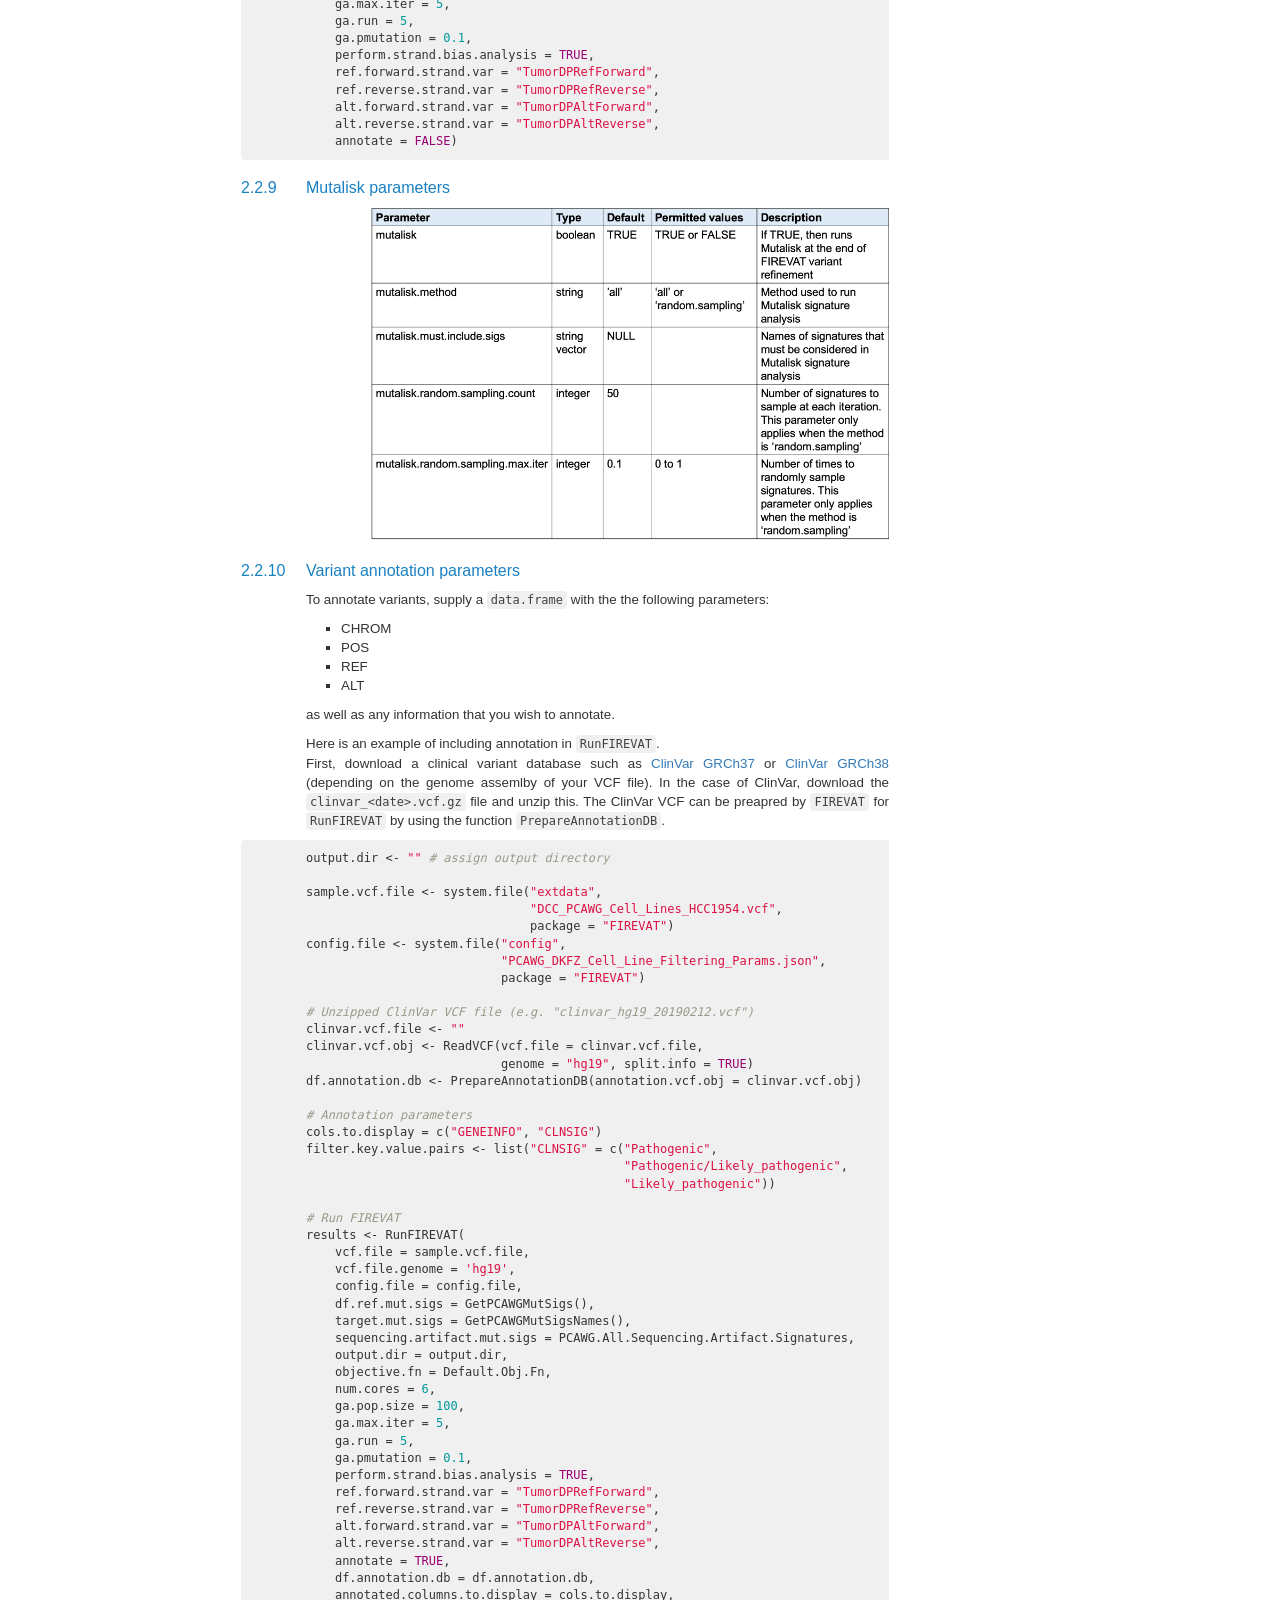
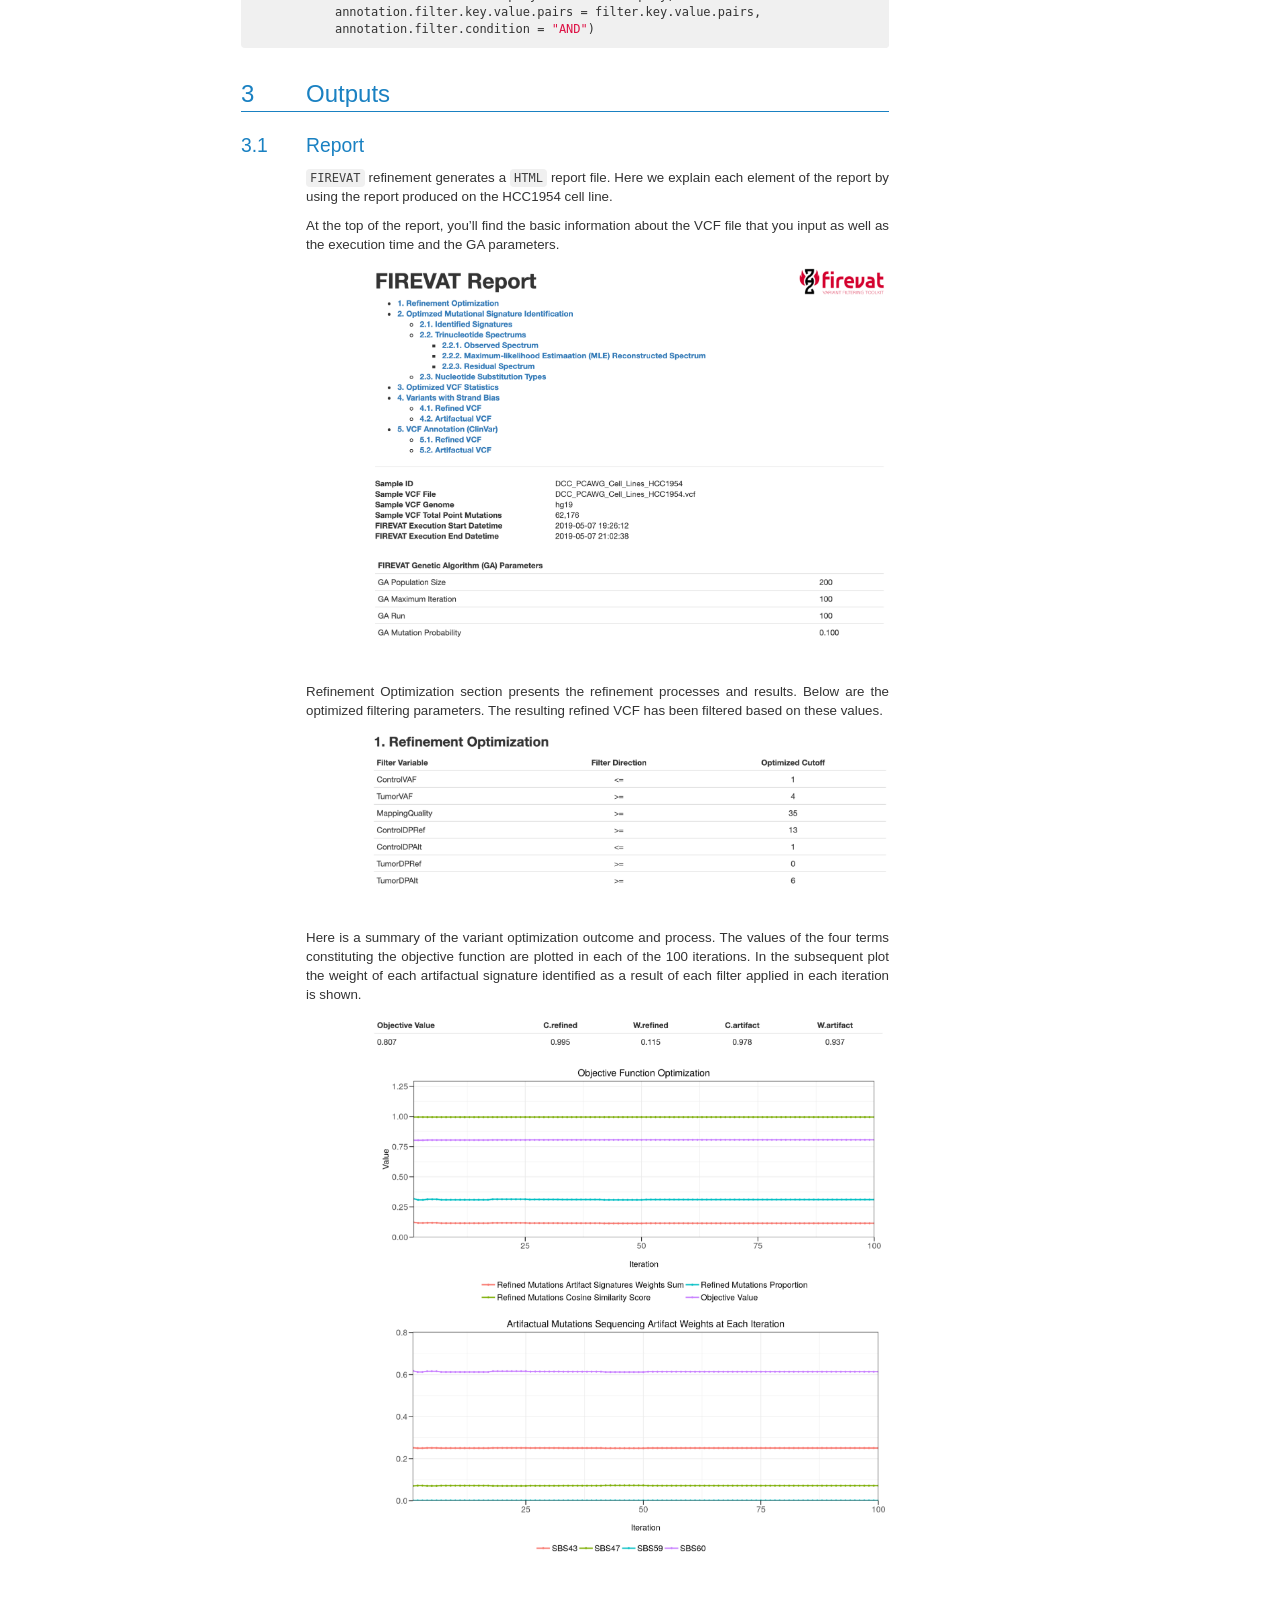
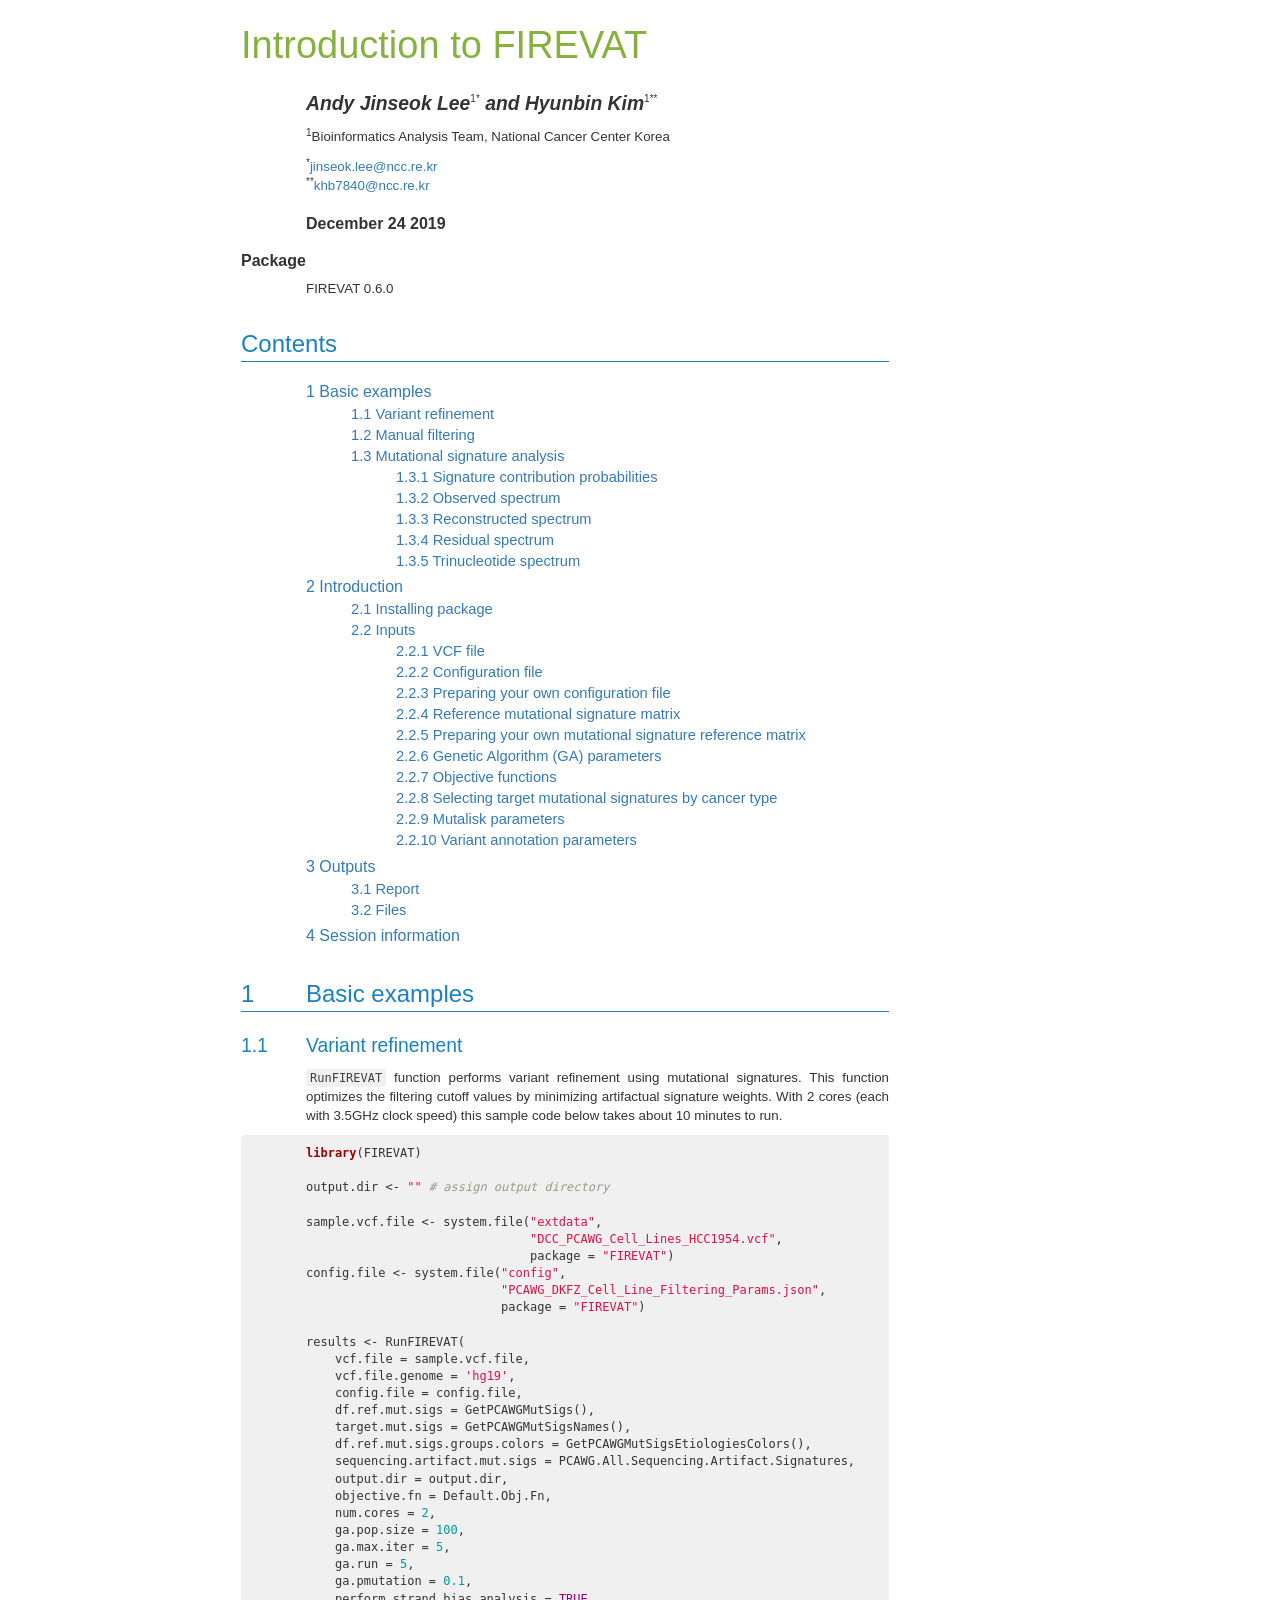
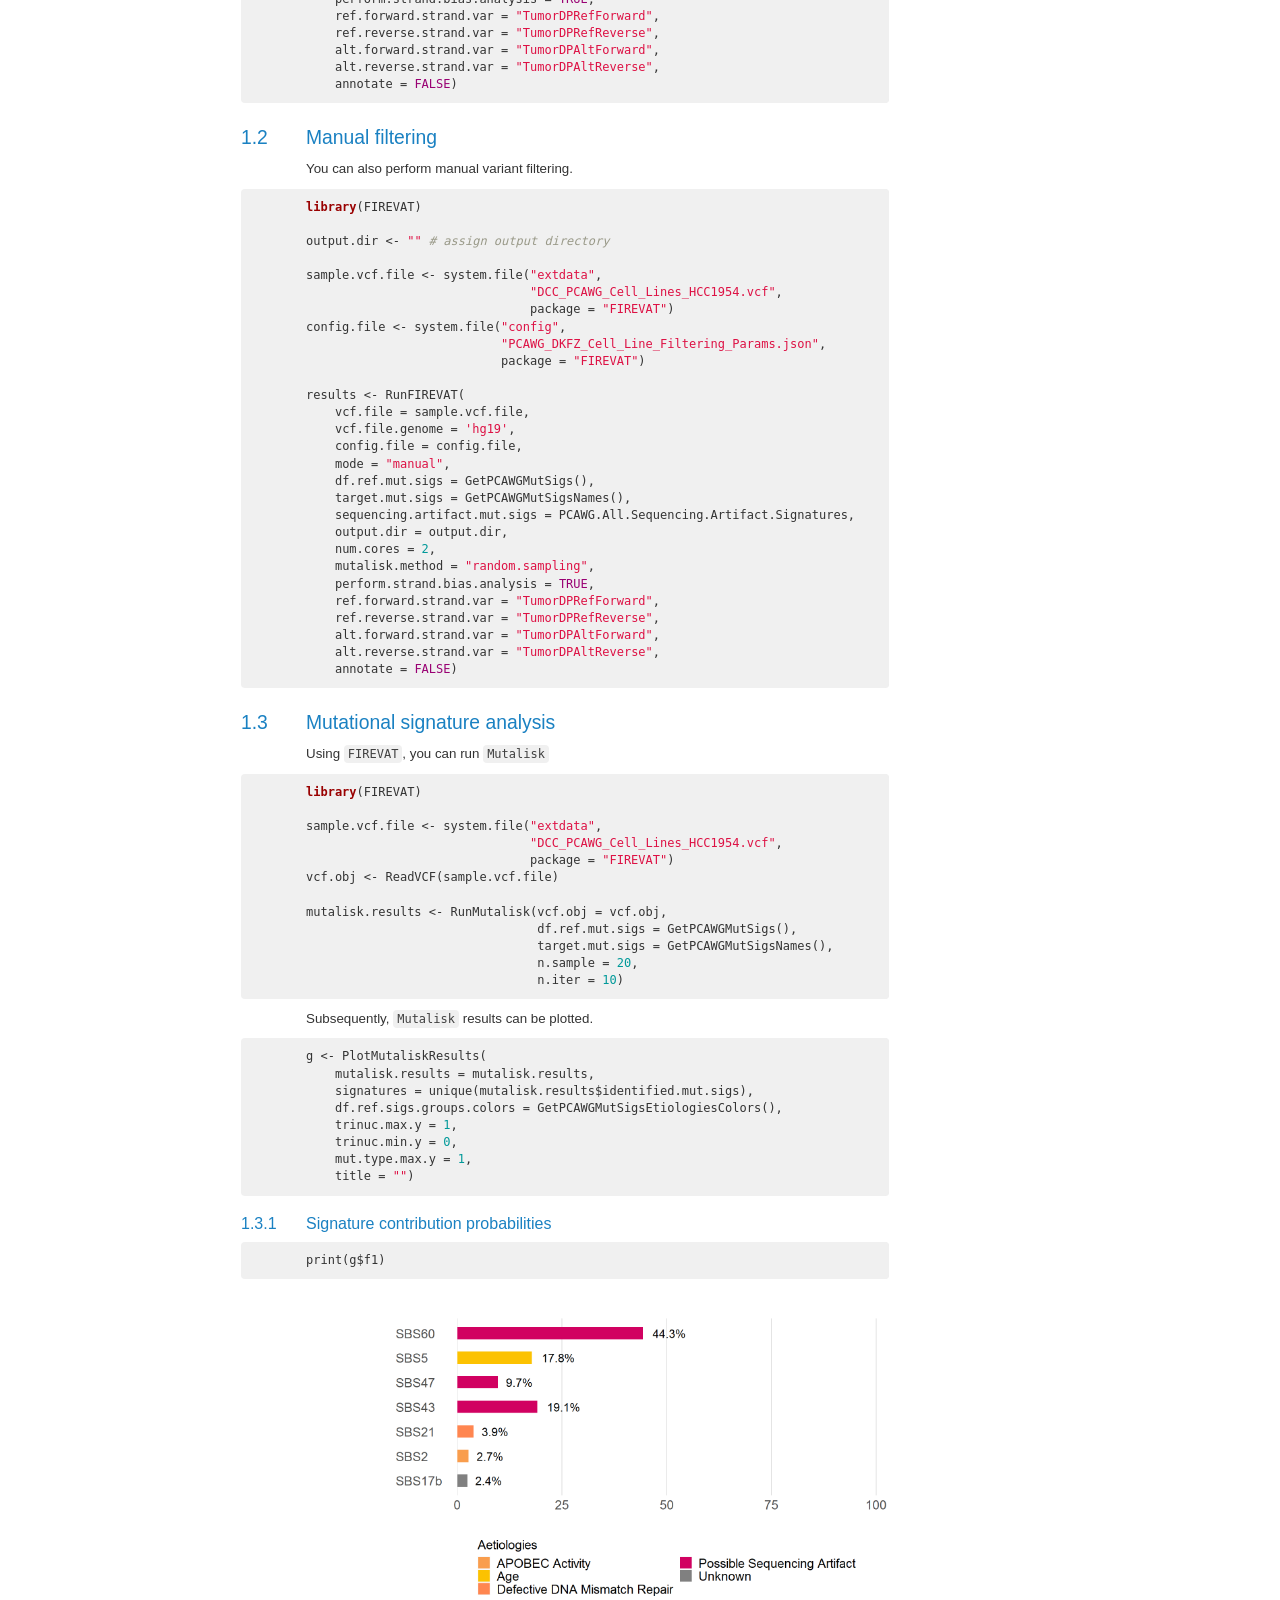
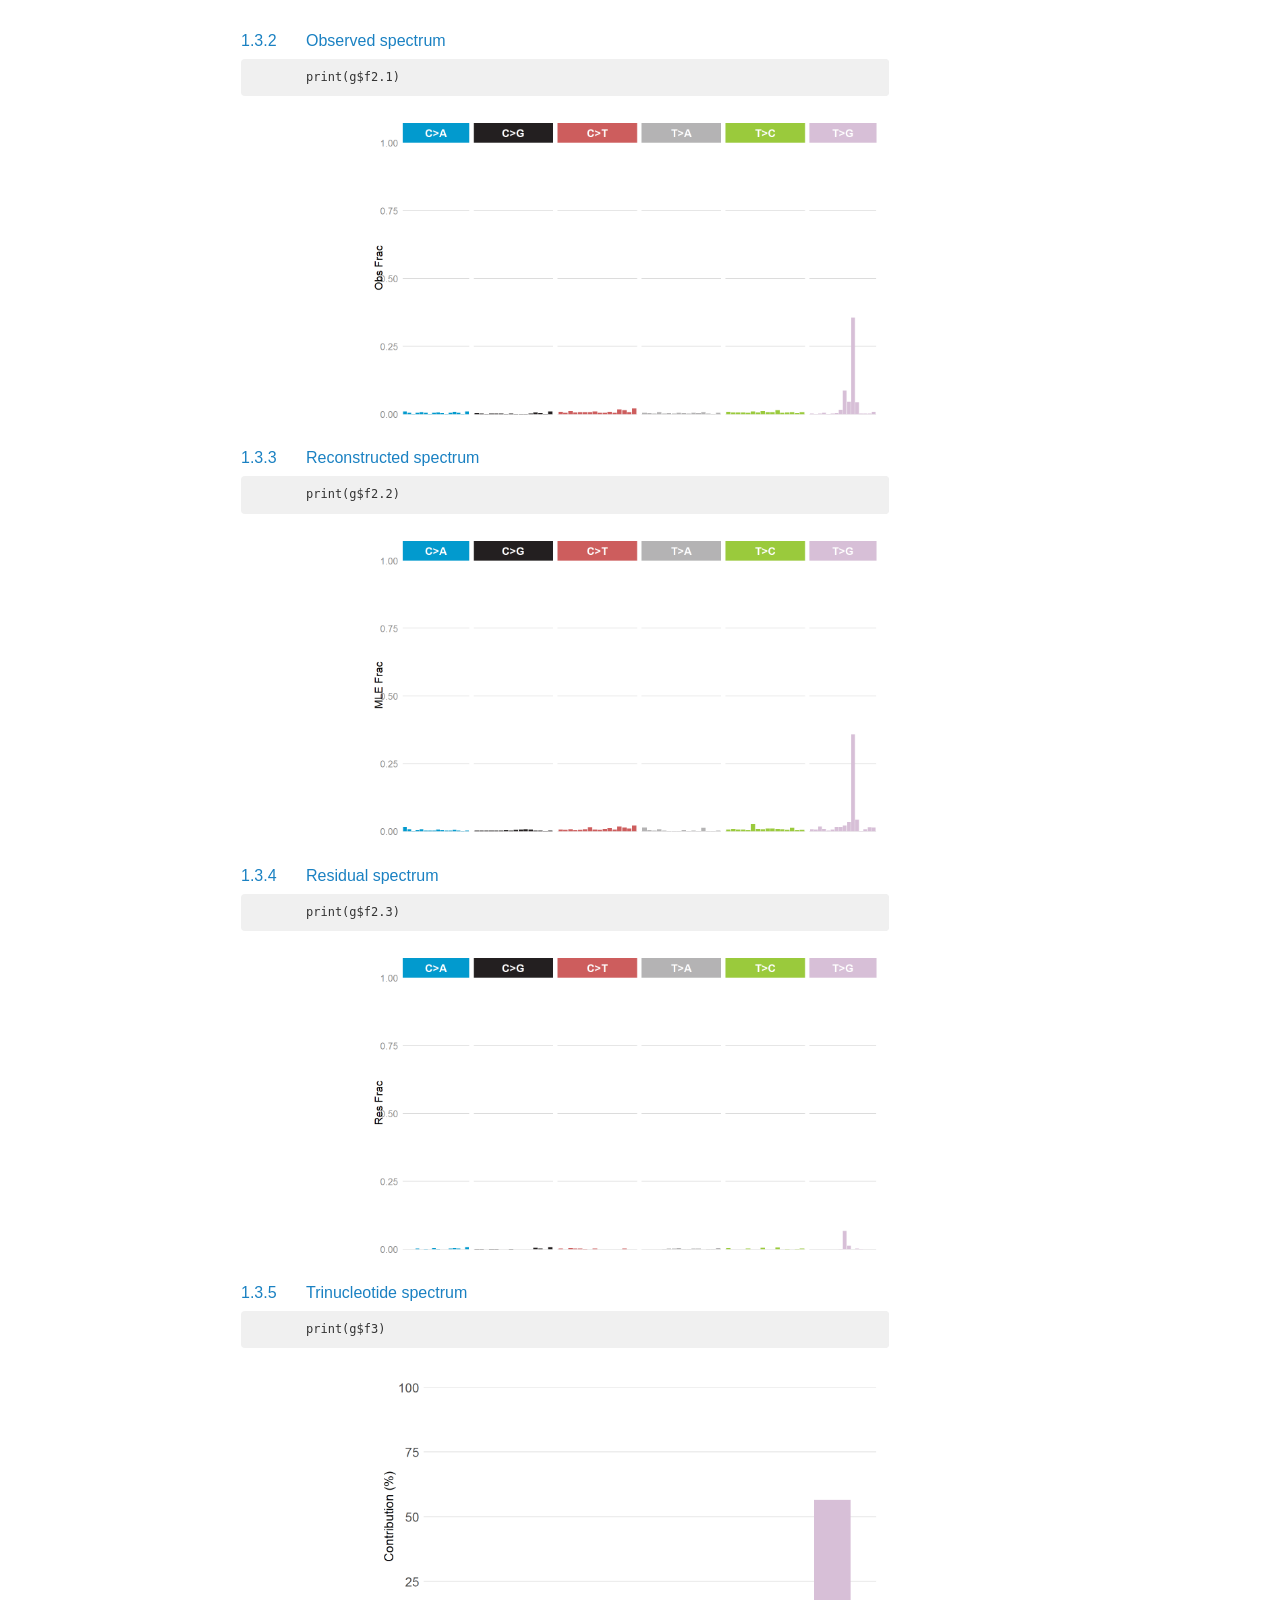
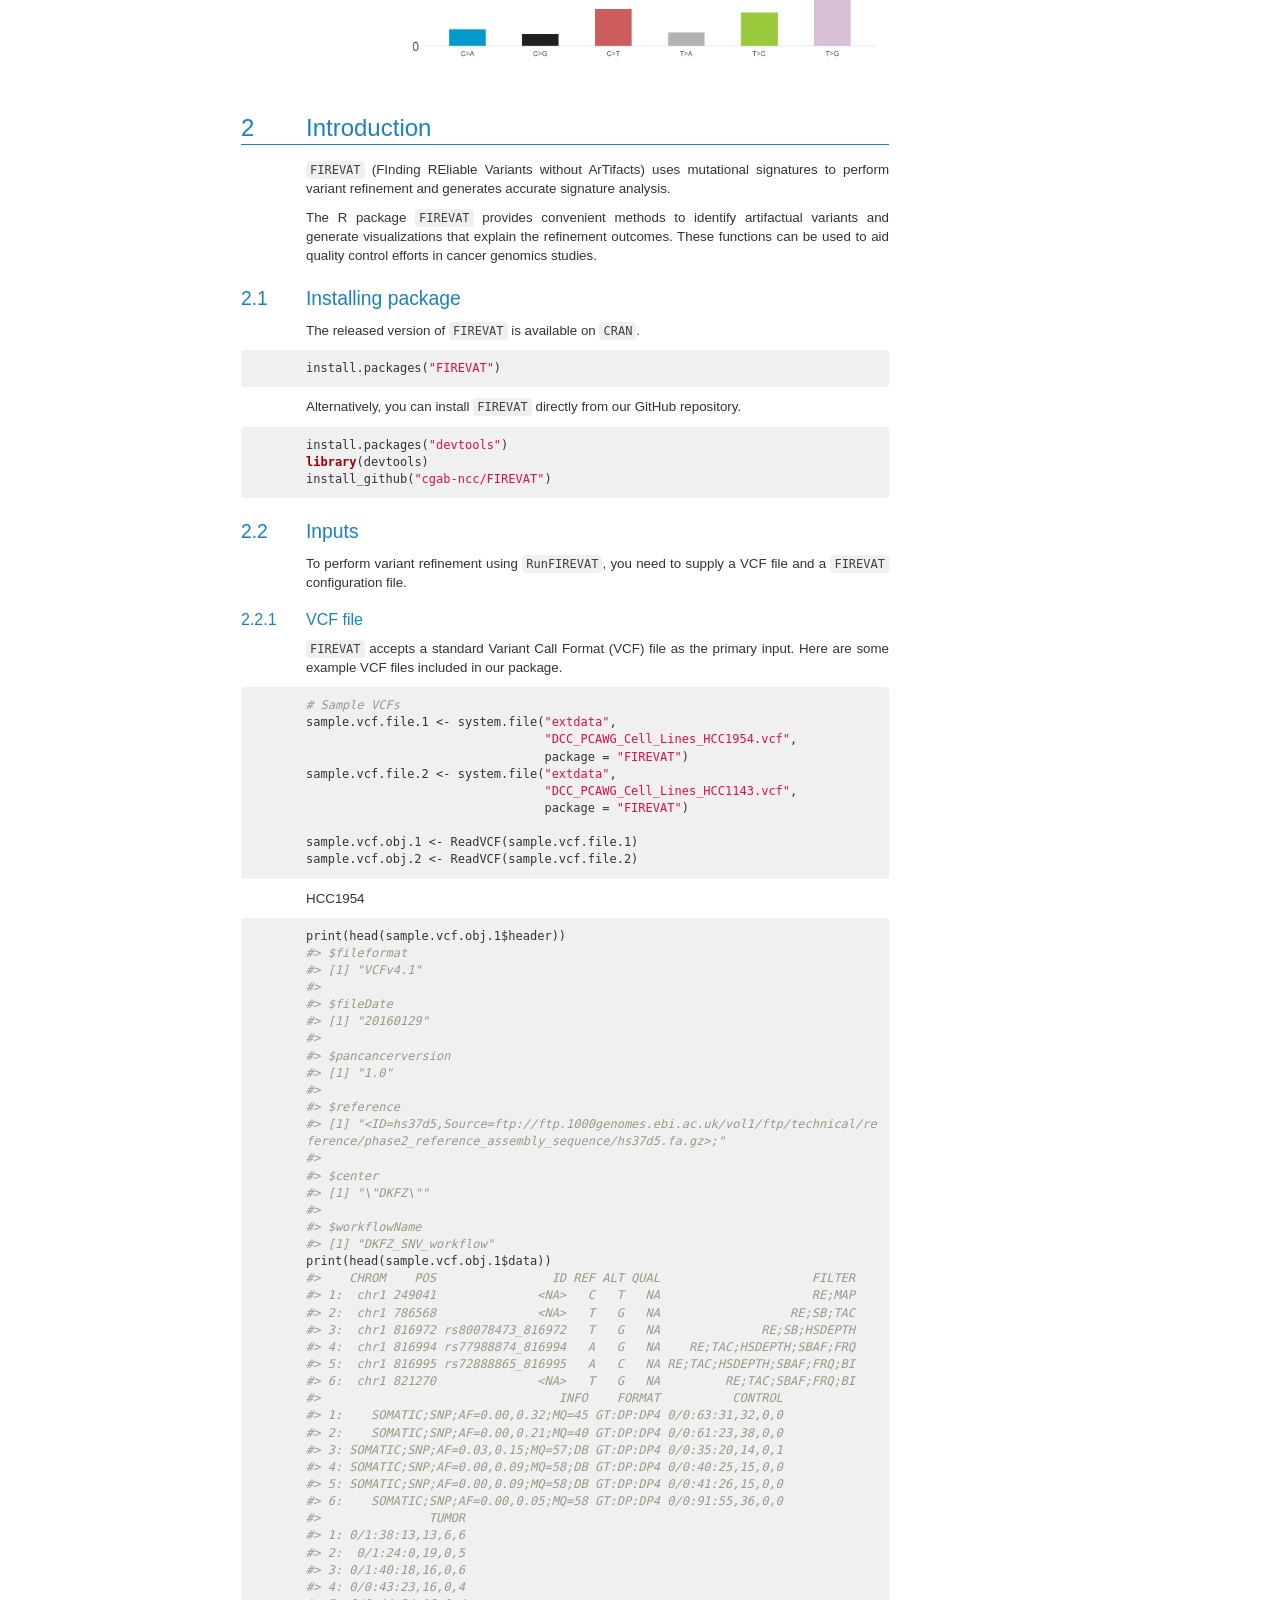
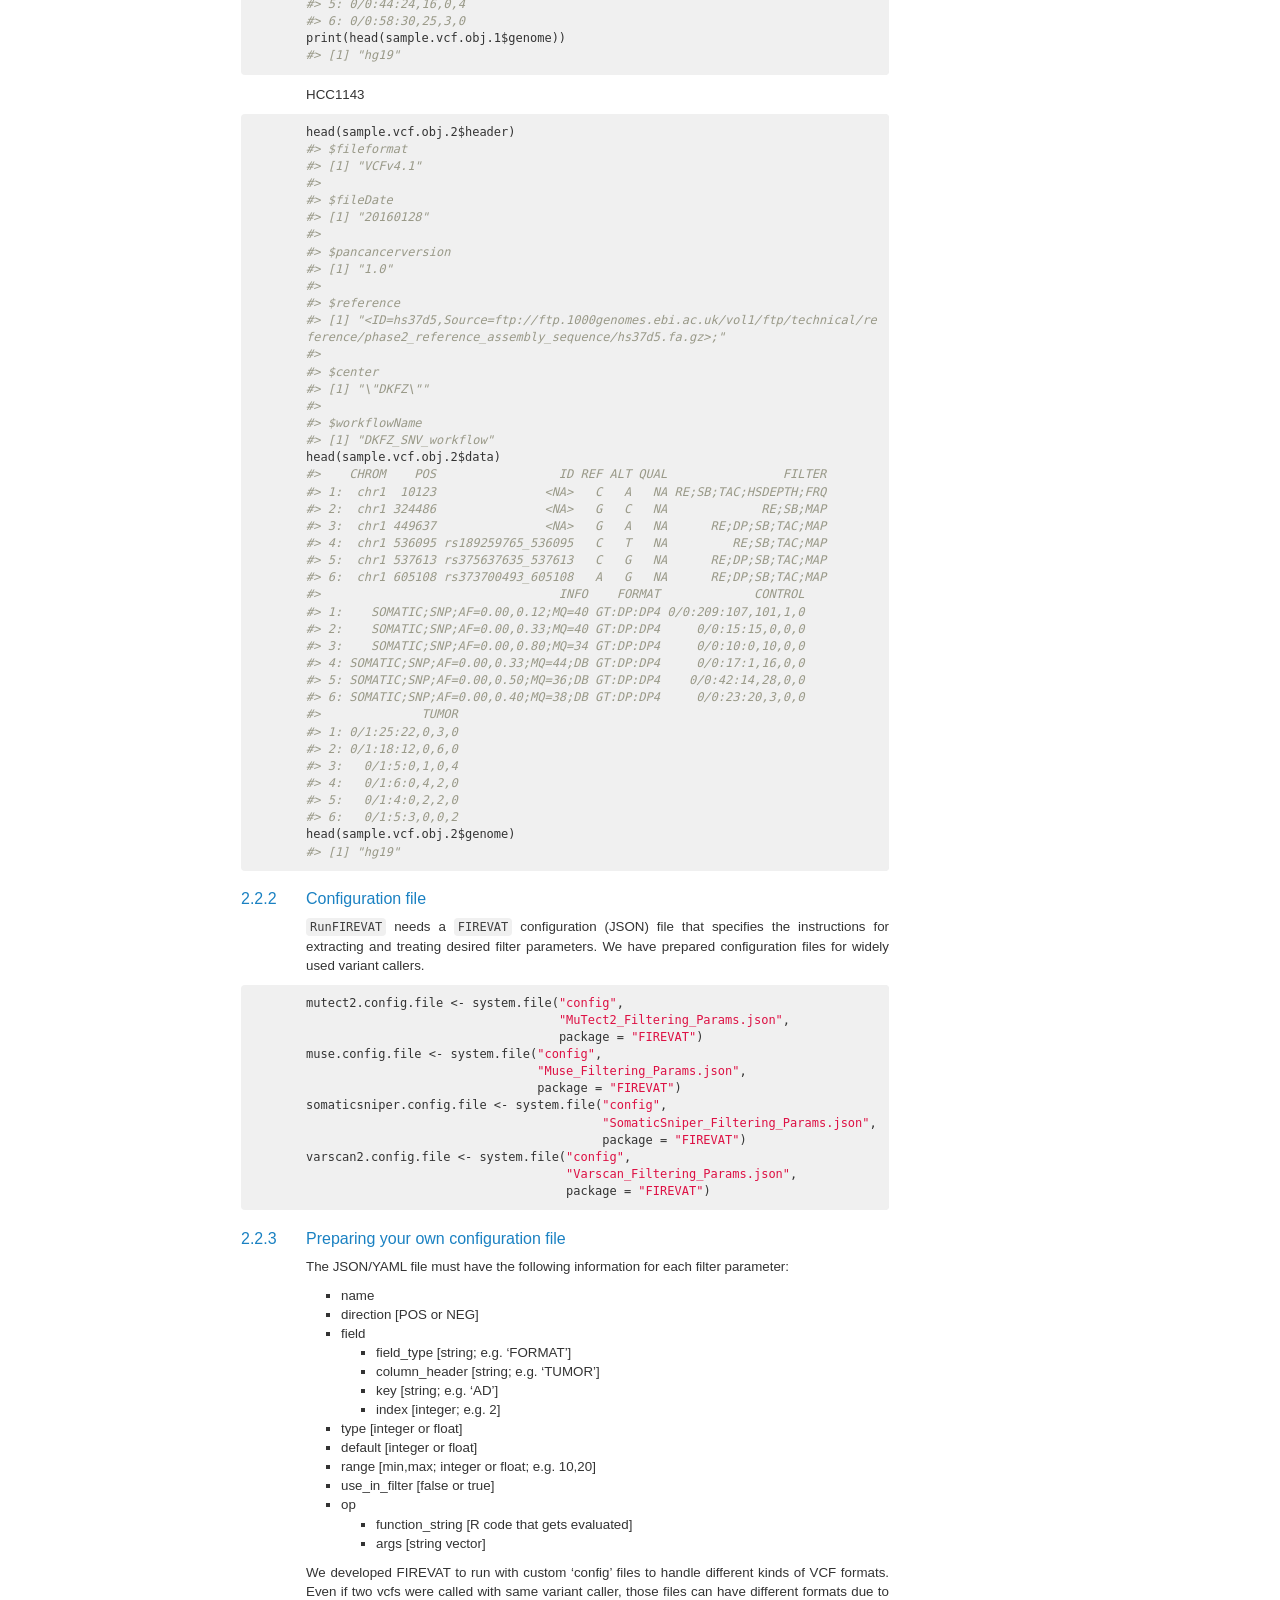
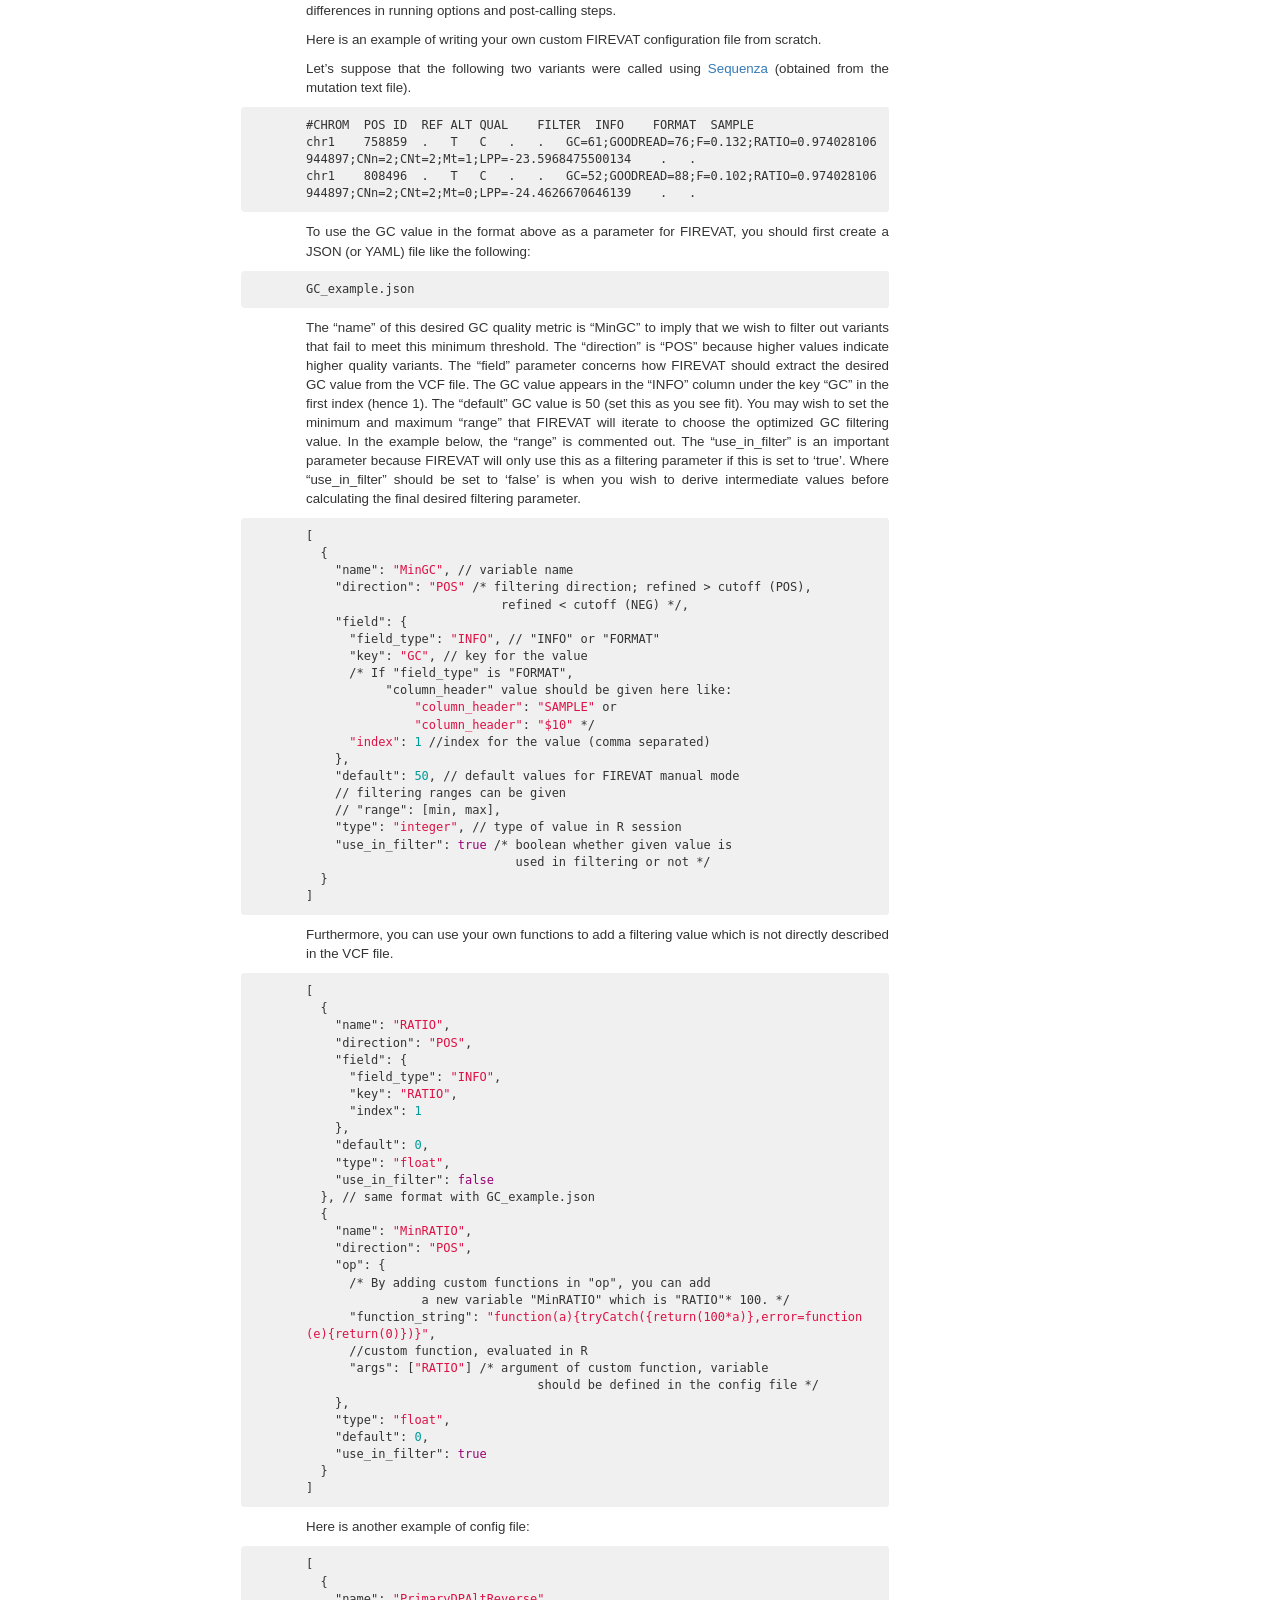
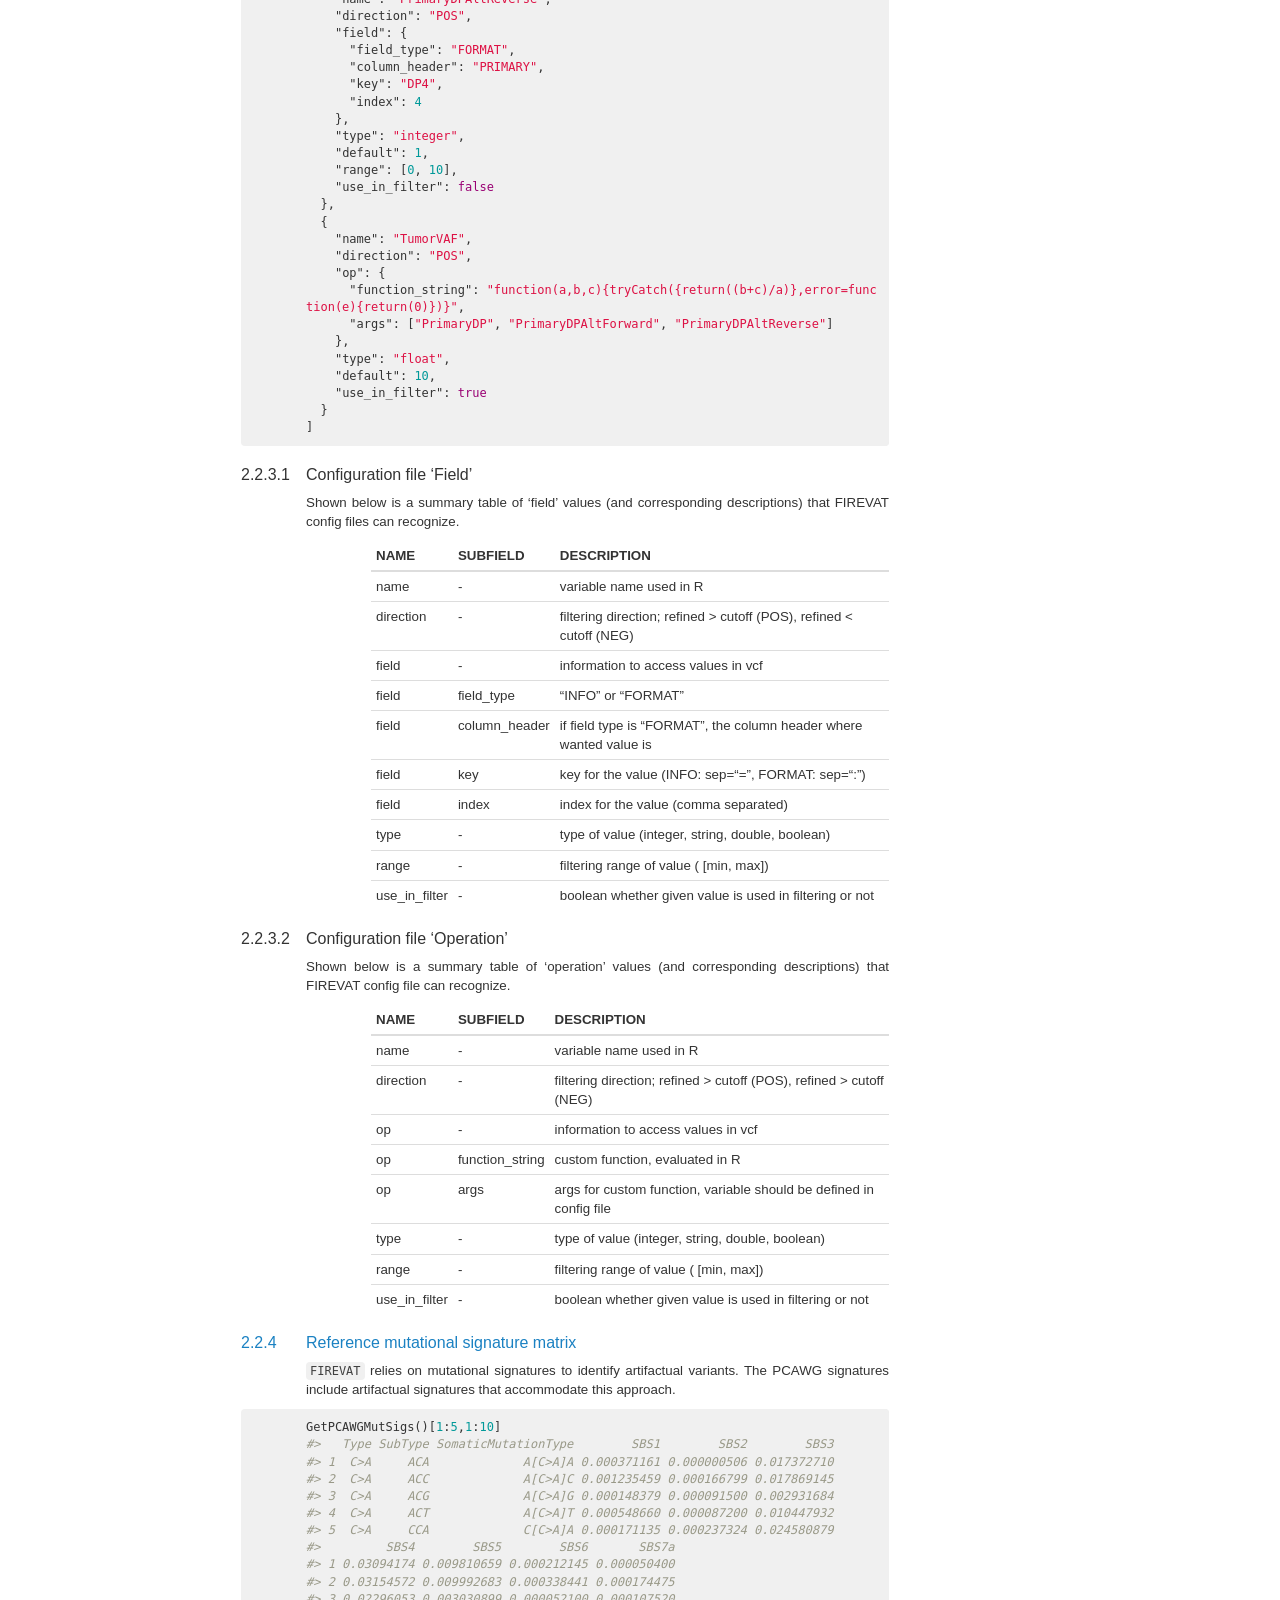
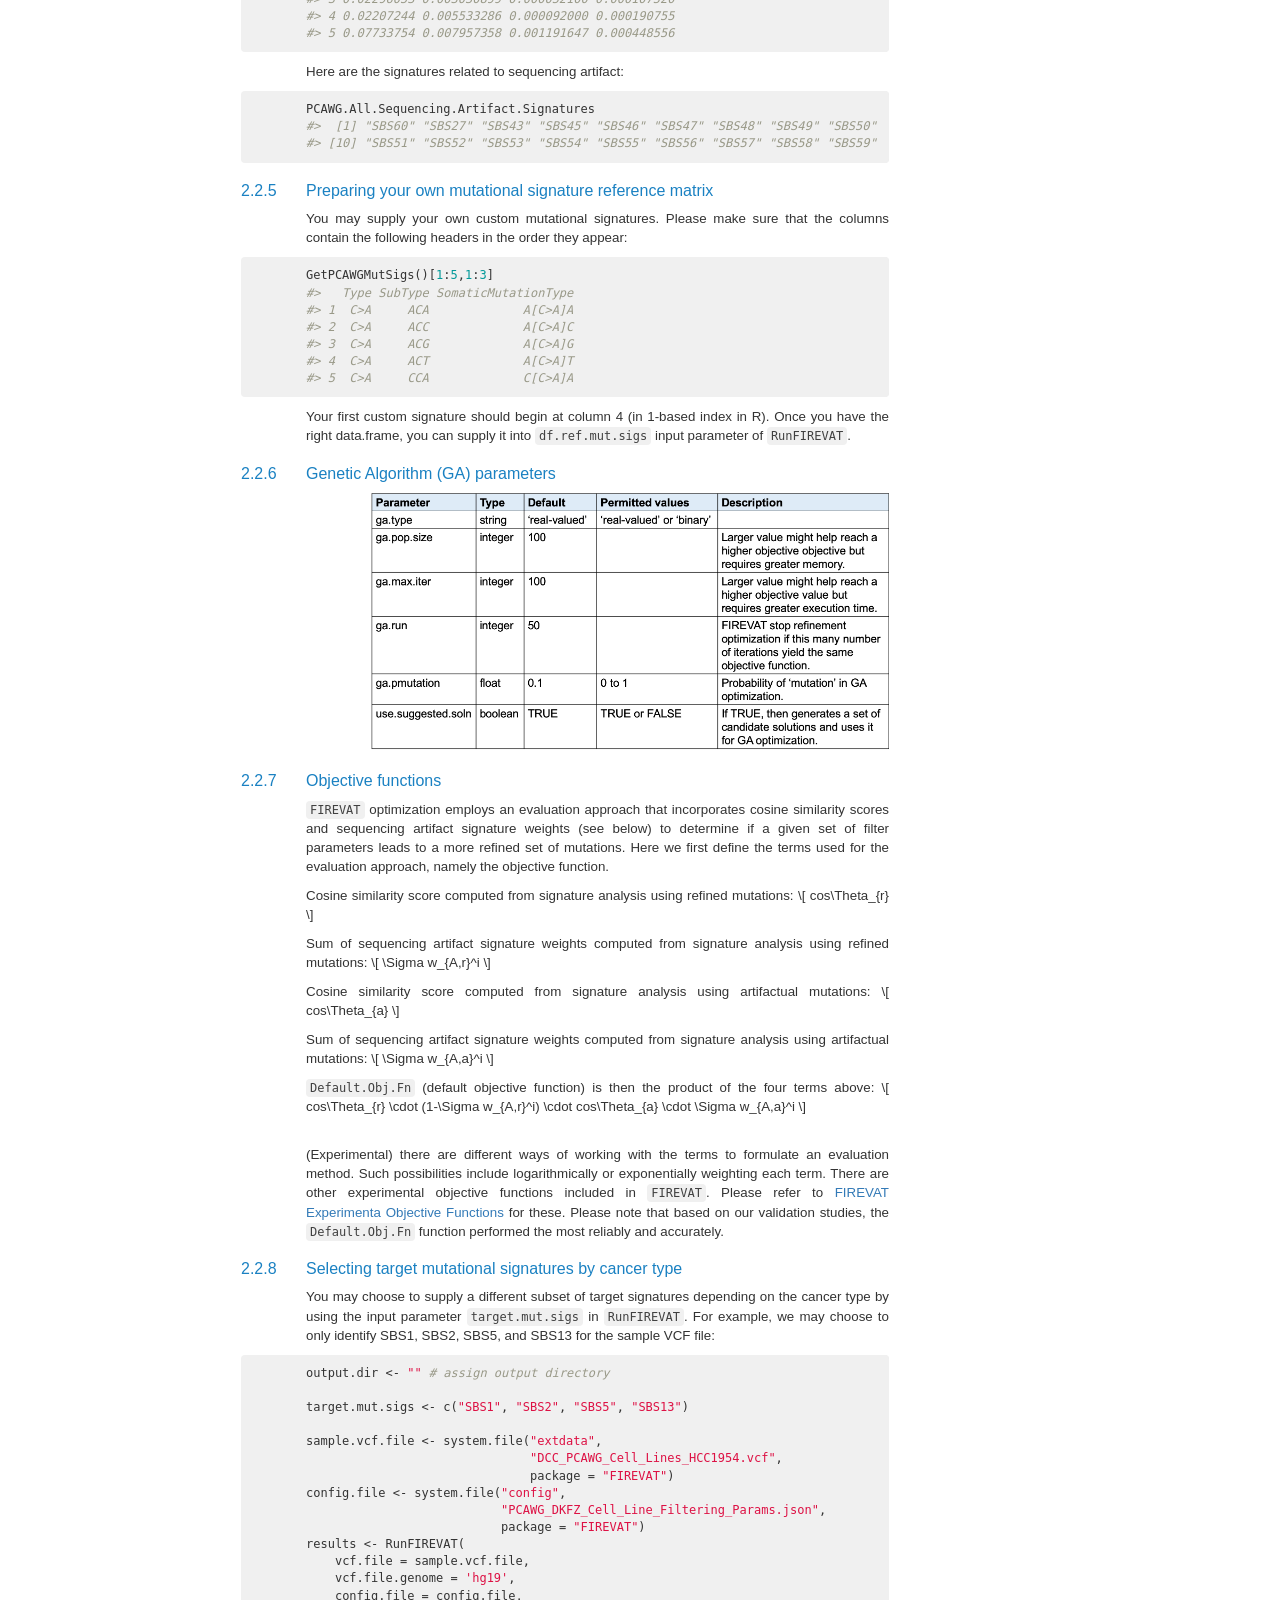
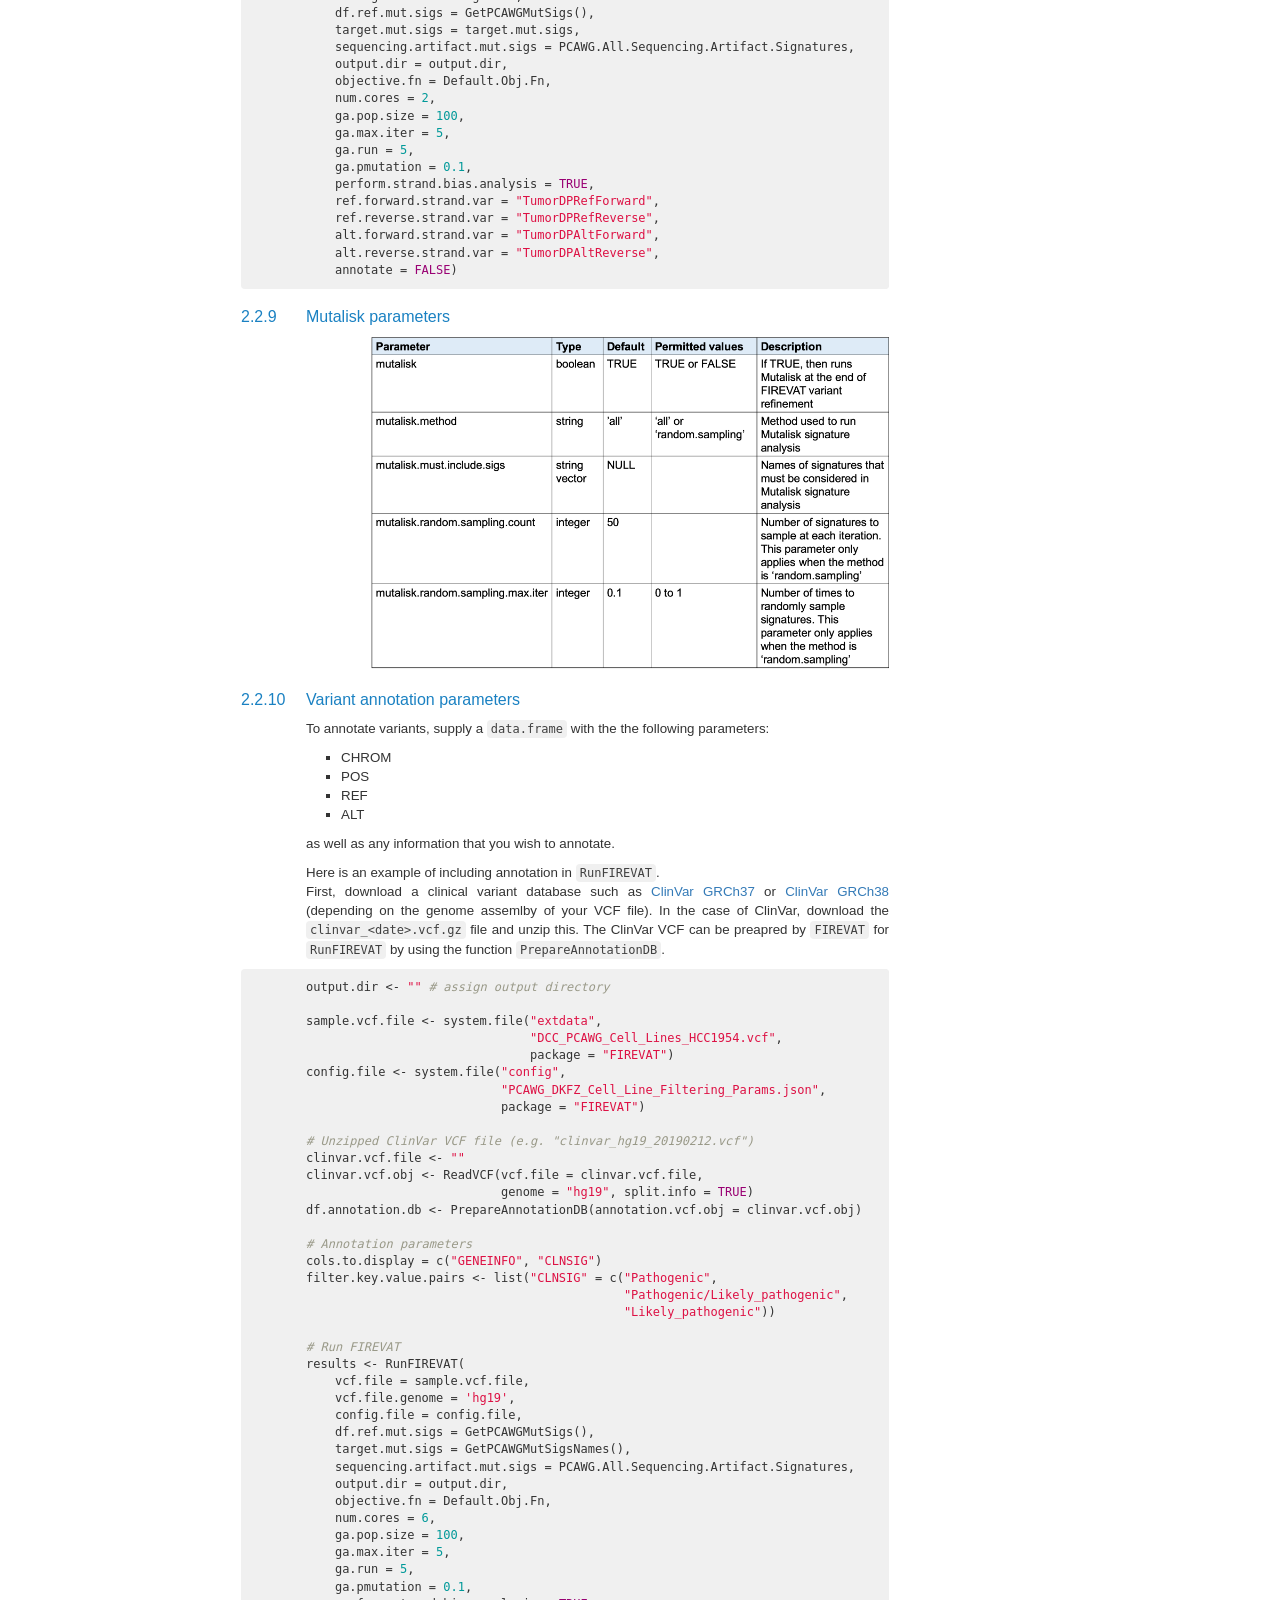
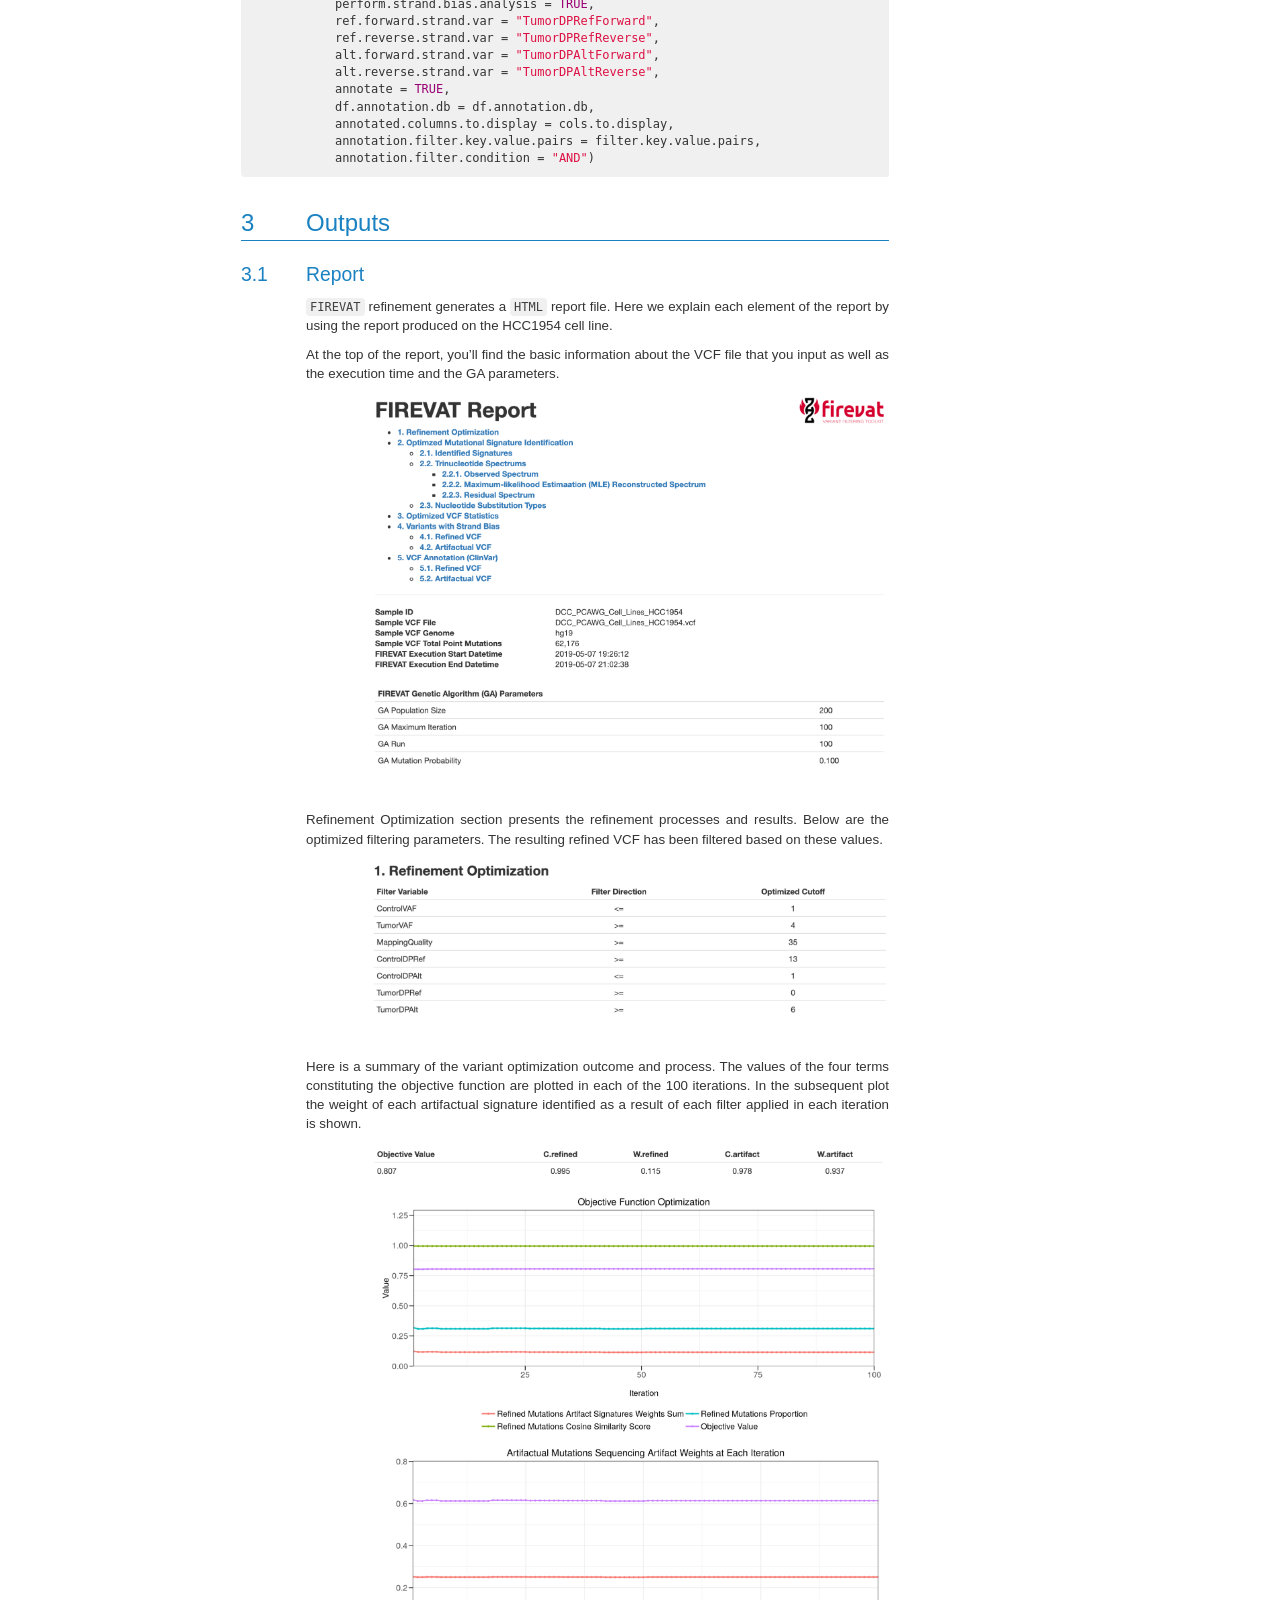
